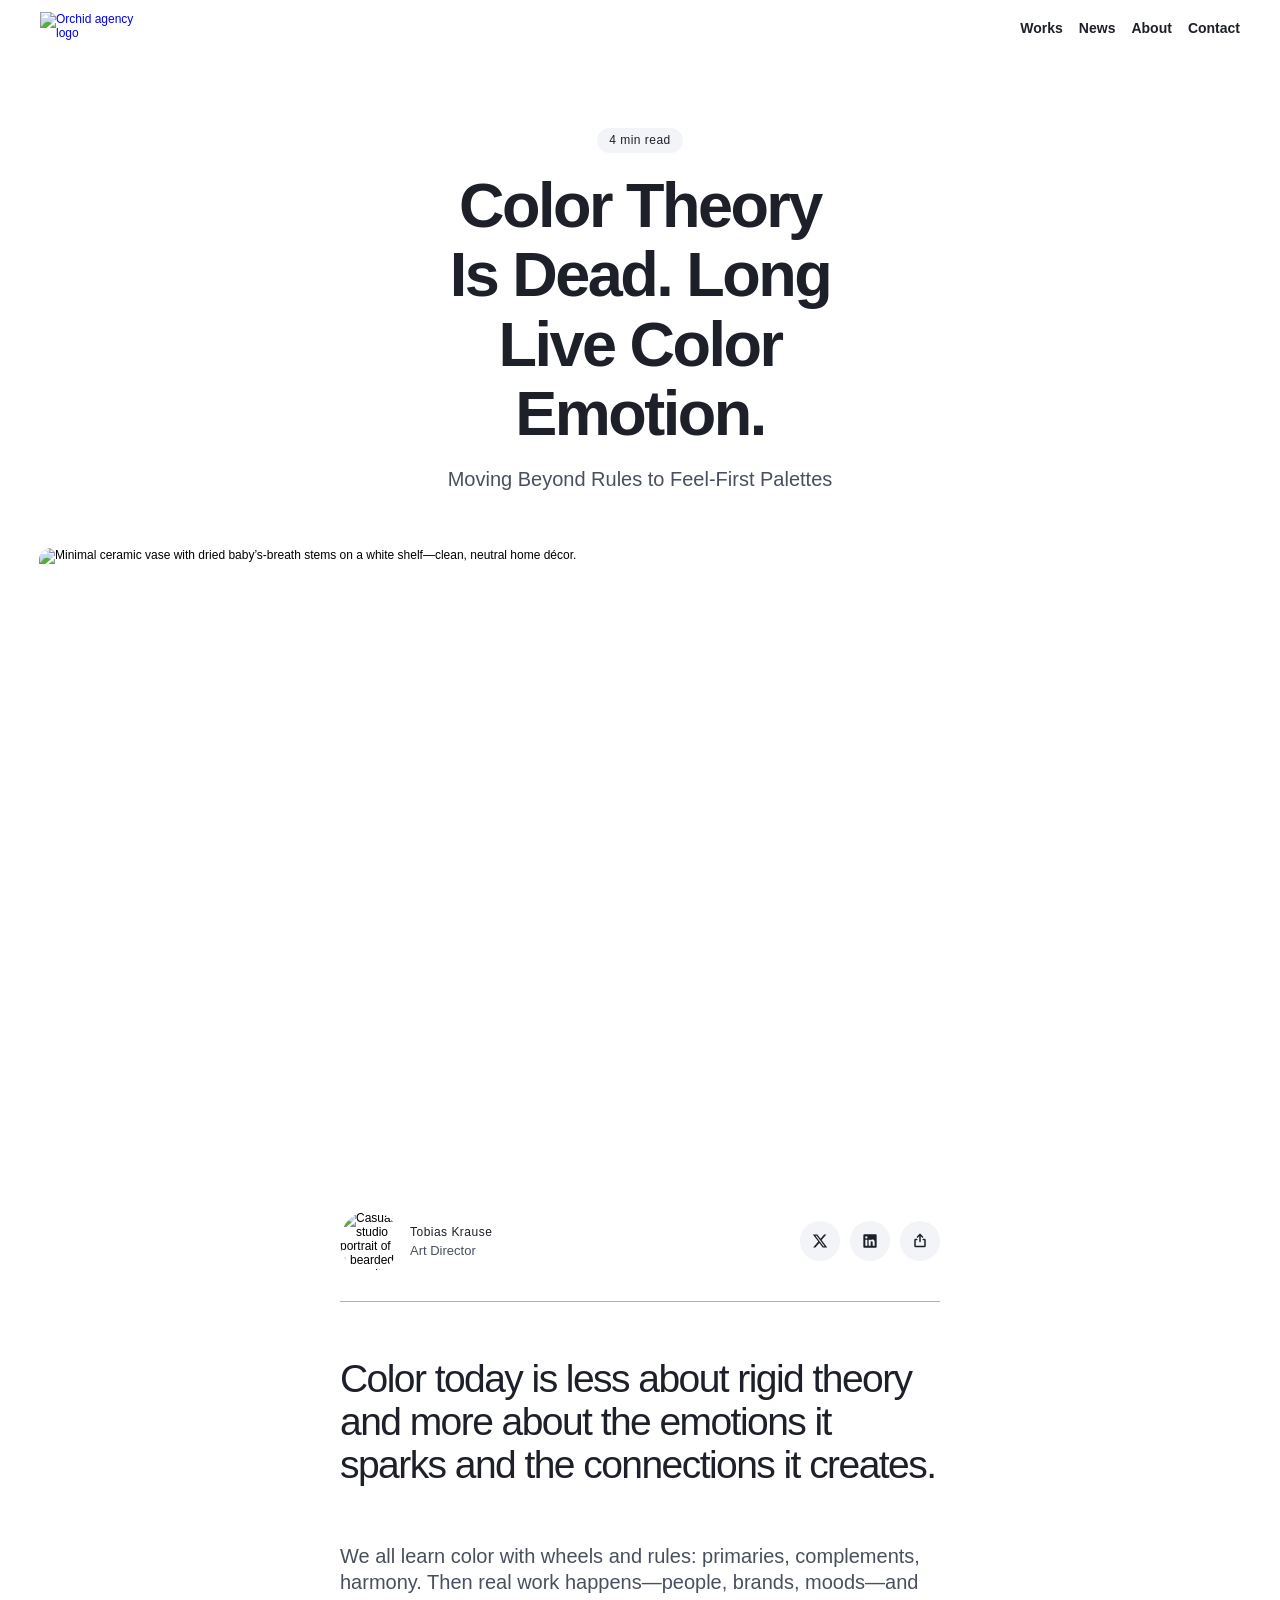
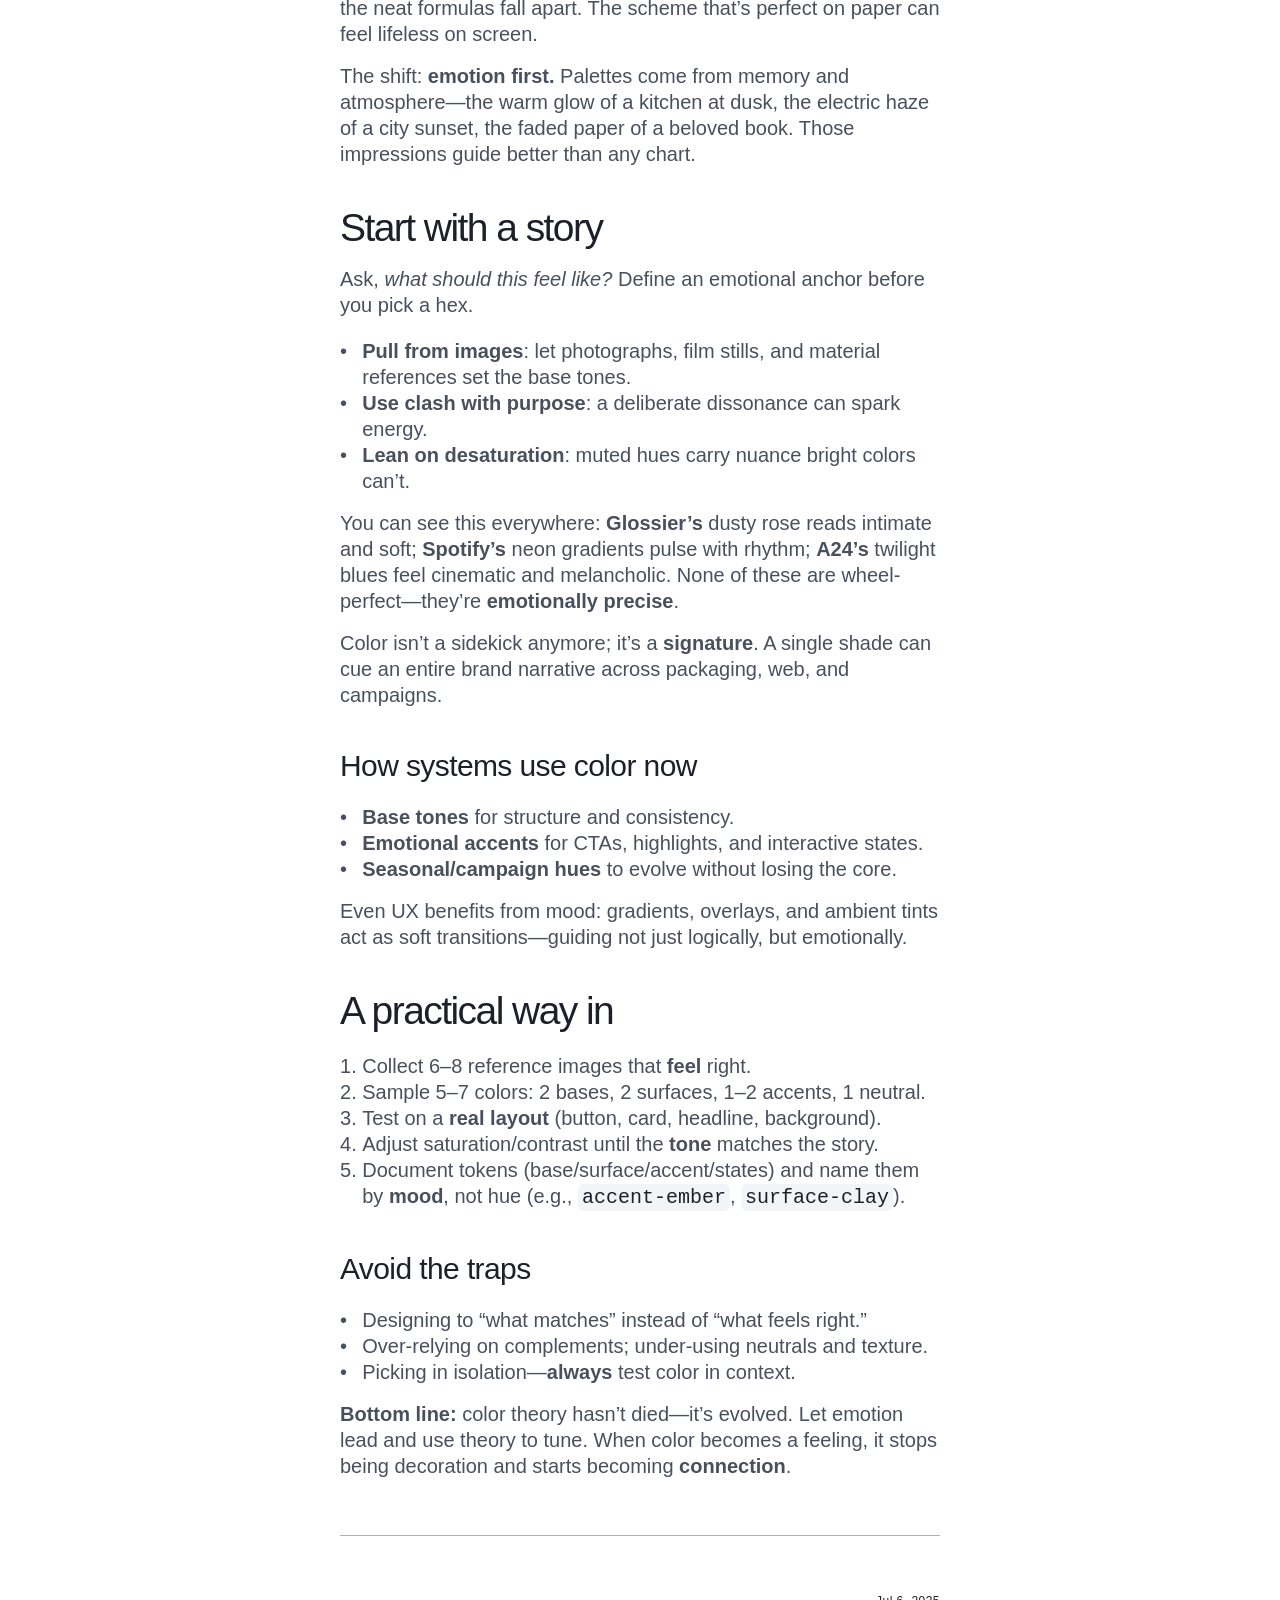
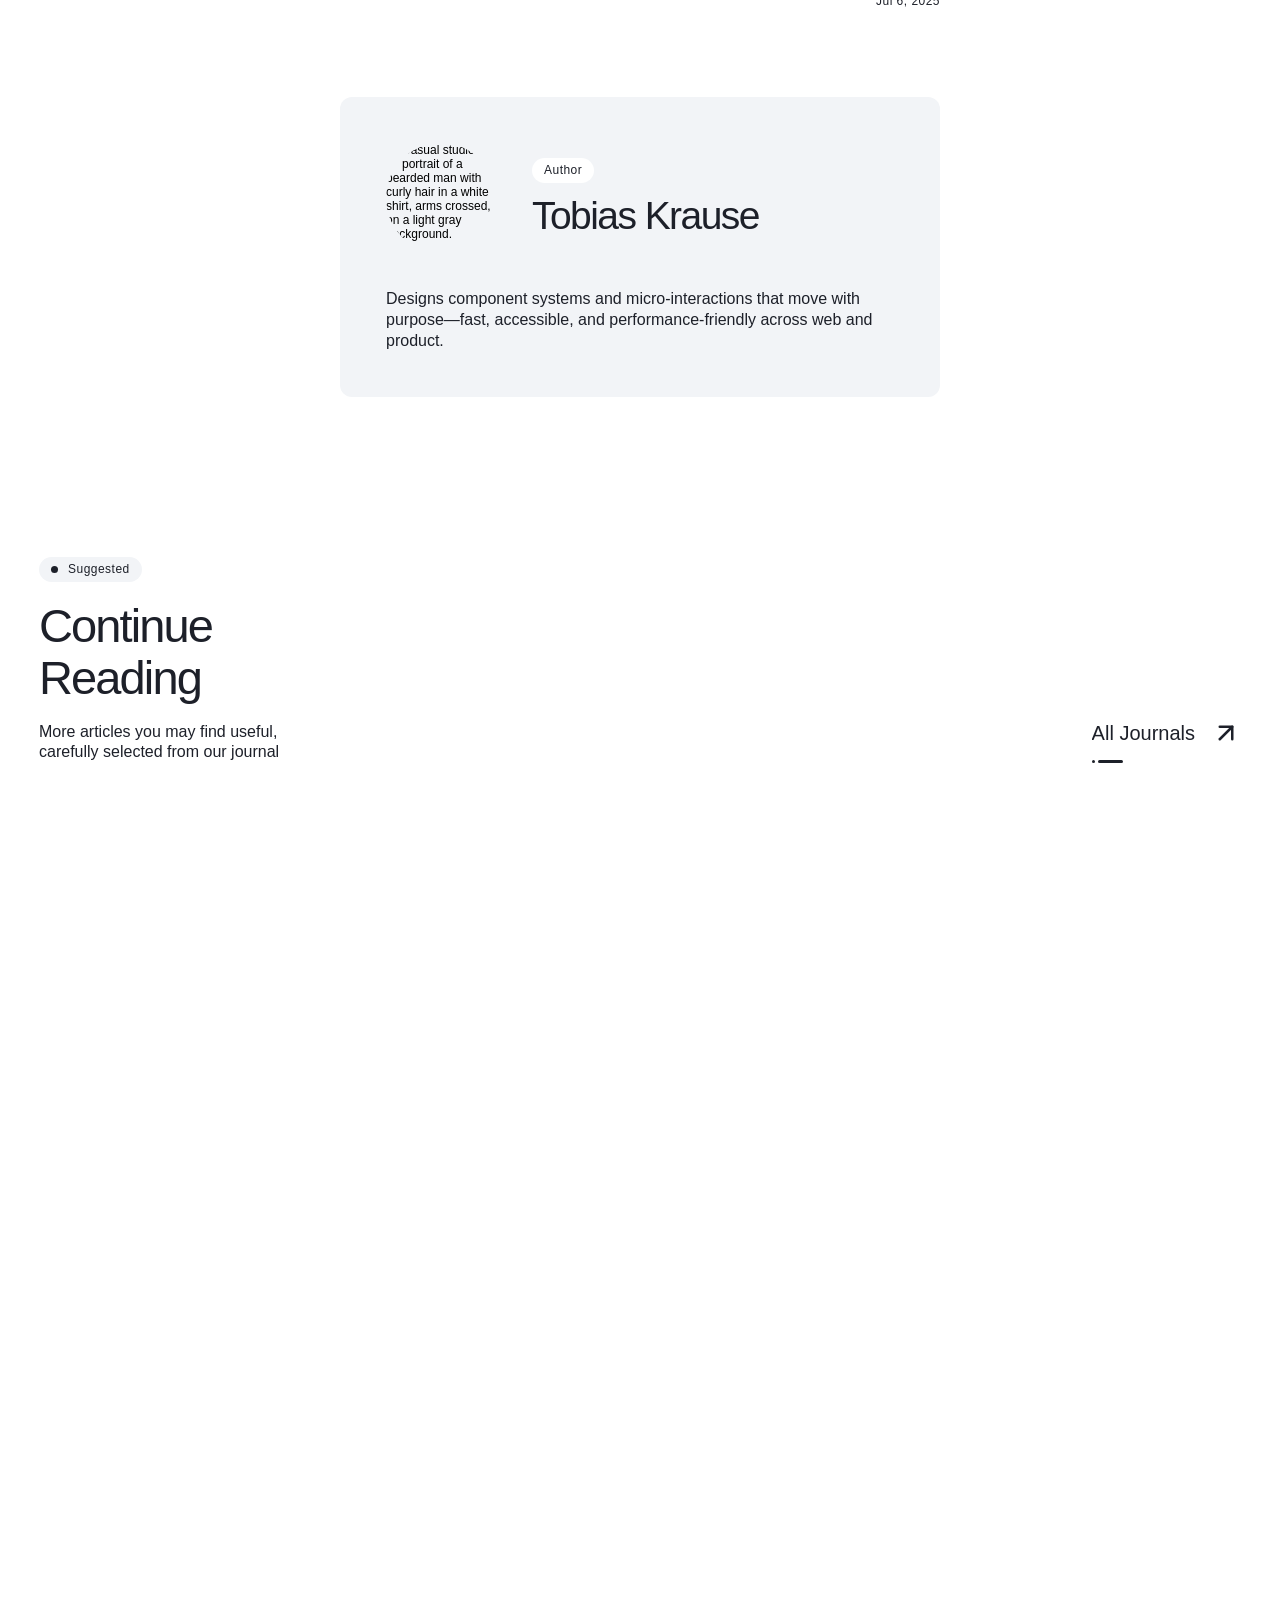
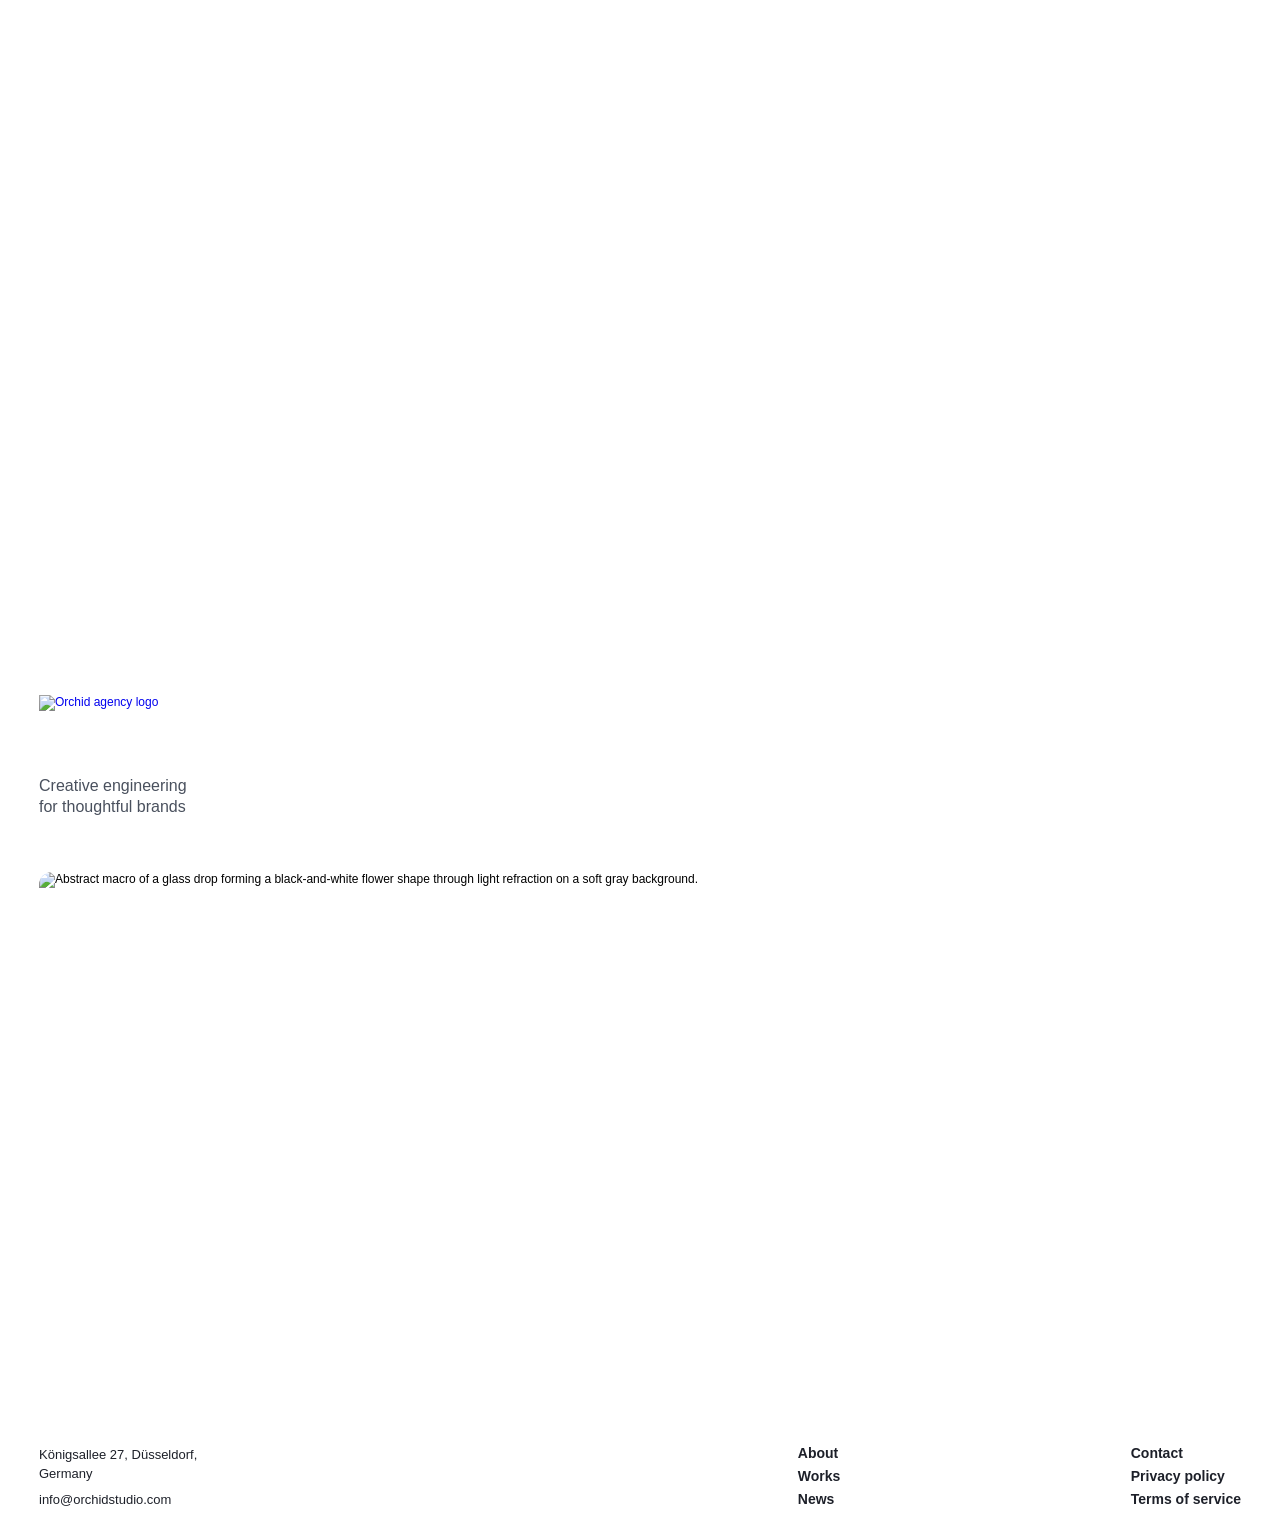
==== news/color-theory-is-dead-long-live-color-emotion/index.html @ 4c542802 "Rename Journal to News in nav; migrate news to Supabase - Replace "Journal" nav label with "News" ac" ====
<!DOCTYPE html><!-- Made in Framer · framer.com ✨ --><!-- Published Jan 24, 2026, 11:40 AM UTC --><html lang="en">
<!-- ✨ Exported with toStatic • https://tostatic.com/ -->
<head>
	<meta charset="utf-8">
	
	
	<script>try{if(localStorage.get("__framer_force_showing_editorbar_since")){const n=document.createElement("link");n.rel = "modulepreload";n.href="https://framer.com/edit/init.mjs";document.head.appendChild(n)}}catch(e){}</script>
	<!-- Start of headStart -->
    
    <!-- End of headStart -->
	<meta name="viewport" content="width=device-width">

	<title>Color Theory Is Dead. Long Live Color Emotion.</title>
    <meta name="description" content="Why today’s best designers choose color like cinematographers—not scientists.">

    <link href="https://framerusercontent.com/sites/icons/default-favicon-light.v1.png" rel="icon" media="(prefers-color-scheme: light)">
    <link href="https://framerusercontent.com/sites/icons/default-favicon-dark.v1.png" rel="icon" media="(prefers-color-scheme: dark)">
    <link rel="apple-touch-icon" href="https://framerusercontent.com/sites/icons/default-touch-icon.v3.png">
    <!-- Open Graph / Facebook -->
    <meta property="og:type" content="website">
    <meta property="og:title" content="Color Theory Is Dead. Long Live Color Emotion.">
    <meta property="og:description" content="Why today’s best designers choose color like cinematographers—not scientists.">
    <meta property="og:image" content="https://framerusercontent.com/images/BYnT4JXRNyYM5TpCPWatykOdXIw.png?width=3200&amp;height=4800">
    <!-- Twitter -->
    <meta name="twitter:card" content="summary_large_image">
    <meta name="twitter:title" content="Color Theory Is Dead. Long Live Color Emotion.">
    <meta name="twitter:description" content="Why today’s best designers choose color like cinematographers—not scientists.">
    <meta name="twitter:image" content="https://framerusercontent.com/images/BYnT4JXRNyYM5TpCPWatykOdXIw.png?width=3200&amp;height=4800">
	
	<style data-framer-font-css="">/* cyrillic-ext */
@font-face {
  font-family: 'Fragment Mono';
  font-style: normal;
  font-weight: 400;
  src: url(https://fonts.gstatic.com/s/fragmentmono/v6/4iCr6K5wfMRRjxp0DA6-2CLnB45HhrUI.woff2) format('woff2');
  unicode-range: U+0460-052F, U+1C80-1C8A, U+20B4, U+2DE0-2DFF, U+A640-A69F, U+FE2E-FE2F;
}
/* latin-ext */
@font-face {
  font-family: 'Fragment Mono';
  font-style: normal;
  font-weight: 400;
  src: url(https://fonts.gstatic.com/s/fragmentmono/v6/4iCr6K5wfMRRjxp0DA6-2CLnB41HhrUI.woff2) format('woff2');
  unicode-range: U+0100-02BA, U+02BD-02C5, U+02C7-02CC, U+02CE-02D7, U+02DD-02FF, U+0304, U+0308, U+0329, U+1D00-1DBF, U+1E00-1E9F, U+1EF2-1EFF, U+2020, U+20A0-20AB, U+20AD-20C0, U+2113, U+2C60-2C7F, U+A720-A7FF;
}
/* latin */
@font-face {
  font-family: 'Fragment Mono';
  font-style: normal;
  font-weight: 400;
  src: url(https://fonts.gstatic.com/s/fragmentmono/v6/4iCr6K5wfMRRjxp0DA6-2CLnB4NHhg.woff2) format('woff2');
  unicode-range: U+0000-00FF, U+0131, U+0152-0153, U+02BB-02BC, U+02C6, U+02DA, U+02DC, U+0304, U+0308, U+0329, U+2000-206F, U+20AC, U+2122, U+2191, U+2193, U+2212, U+2215, U+FEFF, U+FFFD;
}

@font-face { font-family: "Inter"; src: url("https://framerusercontent.com/assets/5vvr9Vy74if2I6bQbJvbw7SY1pQ.woff2"); font-display: swap; font-style: normal; font-weight: 400; unicode-range: U+0460-052F, U+1C80-1C88, U+20B4, U+2DE0-2DFF, U+A640-A69F, U+FE2E-FE2F }
@font-face { font-family: "Inter"; src: url("https://framerusercontent.com/assets/EOr0mi4hNtlgWNn9if640EZzXCo.woff2"); font-display: swap; font-style: normal; font-weight: 400; unicode-range: U+0301, U+0400-045F, U+0490-0491, U+04B0-04B1, U+2116 }
@font-face { font-family: "Inter"; src: url("https://framerusercontent.com/assets/Y9k9QrlZAqio88Klkmbd8VoMQc.woff2"); font-display: swap; font-style: normal; font-weight: 400; unicode-range: U+1F00-1FFF }
@font-face { font-family: "Inter"; src: url("https://framerusercontent.com/assets/OYrD2tBIBPvoJXiIHnLoOXnY9M.woff2"); font-display: swap; font-style: normal; font-weight: 400; unicode-range: U+0370-03FF }
@font-face { font-family: "Inter"; src: url("https://framerusercontent.com/assets/JeYwfuaPfZHQhEG8U5gtPDZ7WQ.woff2"); font-display: swap; font-style: normal; font-weight: 400; unicode-range: U+0100-024F, U+0259, U+1E00-1EFF, U+2020, U+20A0-20AB, U+20AD-20CF, U+2113, U+2C60-2C7F, U+A720-A7FF }
@font-face { font-family: "Inter"; src: url("https://framerusercontent.com/assets/GrgcKwrN6d3Uz8EwcLHZxwEfC4.woff2"); font-display: swap; font-style: normal; font-weight: 400; unicode-range: U+0000-00FF, U+0131, U+0152-0153, U+02BB-02BC, U+02C6, U+02DA, U+02DC, U+2000-206F, U+2070, U+2074-207E, U+2080-208E, U+20AC, U+2122, U+2191, U+2193, U+2212, U+2215, U+FEFF, U+FFFD }
@font-face { font-family: "Inter"; src: url("https://framerusercontent.com/assets/b6Y37FthZeALduNqHicBT6FutY.woff2"); font-display: swap; font-style: normal; font-weight: 400; unicode-range: U+0102-0103, U+0110-0111, U+0128-0129, U+0168-0169, U+01A0-01A1, U+01AF-01B0, U+1EA0-1EF9, U+20AB }
@font-face { font-family: "Inter Display"; src: url("https://framerusercontent.com/assets/2uIBiALfCHVpWbHqRMZutfT7giU.woff2"); font-display: swap; font-style: normal; font-weight: 400; unicode-range: U+0460-052F, U+1C80-1C88, U+20B4, U+2DE0-2DFF, U+A640-A69F, U+FE2E-FE2F }
@font-face { font-family: "Inter Display"; src: url("https://framerusercontent.com/assets/Zwfz6xbVe5pmcWRJRgBDHnMkOkI.woff2"); font-display: swap; font-style: normal; font-weight: 400; unicode-range: U+0301, U+0400-045F, U+0490-0491, U+04B0-04B1, U+2116 }
@font-face { font-family: "Inter Display"; src: url("https://framerusercontent.com/assets/U9LaDDmbRhzX3sB8g8glTy5feTE.woff2"); font-display: swap; font-style: normal; font-weight: 400; unicode-range: U+1F00-1FFF }
@font-face { font-family: "Inter Display"; src: url("https://framerusercontent.com/assets/tVew2LzXJ1t7QfxP1gdTIdj2o0g.woff2"); font-display: swap; font-style: normal; font-weight: 400; unicode-range: U+0370-03FF }
@font-face { font-family: "Inter Display"; src: url("https://framerusercontent.com/assets/DF7bjCRmStYPqSb945lAlMfCCVQ.woff2"); font-display: swap; font-style: normal; font-weight: 400; unicode-range: U+0100-024F, U+0259, U+1E00-1EFF, U+2020, U+20A0-20AB, U+20AD-20CF, U+2113, U+2C60-2C7F, U+A720-A7FF }
@font-face { font-family: "Inter Display"; src: url("https://framerusercontent.com/assets/bHYNJqzTyl2lqvmMiRRS6Y16Es.woff2"); font-display: swap; font-style: normal; font-weight: 400; unicode-range: U+0000-00FF, U+0131, U+0152-0153, U+02BB-02BC, U+02C6, U+02DA, U+02DC, U+2000-206F, U+2070, U+2074-207E, U+2080-208E, U+20AC, U+2122, U+2191, U+2193, U+2212, U+2215, U+FEFF, U+FFFD }
@font-face { font-family: "Inter Display"; src: url("https://framerusercontent.com/assets/vebZUMjGyKkYsfcY73iwWTzLNag.woff2"); font-display: swap; font-style: normal; font-weight: 400; unicode-range: U+0102-0103, U+0110-0111, U+0128-0129, U+0168-0169, U+01A0-01A1, U+01AF-01B0, U+1EA0-1EF9, U+20AB }
@font-face { font-family: "Inter Display"; src: url("https://framerusercontent.com/assets/I11LrmuBDQZweplJ62KkVsklU5Y.woff2"); font-display: swap; font-style: normal; font-weight: 700; unicode-range: U+0460-052F, U+1C80-1C88, U+20B4, U+2DE0-2DFF, U+A640-A69F, U+FE2E-FE2F }
@font-face { font-family: "Inter Display"; src: url("https://framerusercontent.com/assets/UjFZPDy3qGuDktQM4q9CxhKfIa8.woff2"); font-display: swap; font-style: normal; font-weight: 700; unicode-range: U+0301, U+0400-045F, U+0490-0491, U+04B0-04B1, U+2116 }
@font-face { font-family: "Inter Display"; src: url("https://framerusercontent.com/assets/8exwVHJy2DhJ4N5prYlVMrEKmQ.woff2"); font-display: swap; font-style: normal; font-weight: 700; unicode-range: U+1F00-1FFF }
@font-face { font-family: "Inter Display"; src: url("https://framerusercontent.com/assets/UTeedEK21hO5jDxEUldzdScUqpg.woff2"); font-display: swap; font-style: normal; font-weight: 700; unicode-range: U+0370-03FF }
@font-face { font-family: "Inter Display"; src: url("https://framerusercontent.com/assets/Ig8B8nzy11hzIWEIYnkg91sofjo.woff2"); font-display: swap; font-style: normal; font-weight: 700; unicode-range: U+0100-024F, U+0259, U+1E00-1EFF, U+2020, U+20A0-20AB, U+20AD-20CF, U+2113, U+2C60-2C7F, U+A720-A7FF }
@font-face { font-family: "Inter Display"; src: url("https://framerusercontent.com/assets/qITWJ2WdG0wrgQPDb8lvnYnTXDg.woff2"); font-display: swap; font-style: normal; font-weight: 700; unicode-range: U+0000-00FF, U+0131, U+0152-0153, U+02BB-02BC, U+02C6, U+02DA, U+02DC, U+2000-206F, U+2070, U+2074-207E, U+2080-208E, U+20AC, U+2122, U+2191, U+2193, U+2212, U+2215, U+FEFF, U+FFFD }
@font-face { font-family: "Inter Display"; src: url("https://framerusercontent.com/assets/qctQFoJqJ9aIbRSIp0AhCQpFxn8.woff2"); font-display: swap; font-style: normal; font-weight: 700; unicode-range: U+0102-0103, U+0110-0111, U+0128-0129, U+0168-0169, U+01A0-01A1, U+01AF-01B0, U+1EA0-1EF9, U+20AB }
@font-face { font-family: "Inter Display"; src: url("https://framerusercontent.com/assets/fXvVh2JeZlehNcEhKHpHH0frSl0.woff2"); font-display: swap; font-style: italic; font-weight: 700; unicode-range: U+0460-052F, U+1C80-1C88, U+20B4, U+2DE0-2DFF, U+A640-A69F, U+FE2E-FE2F }
@font-face { font-family: "Inter Display"; src: url("https://framerusercontent.com/assets/7pScaNeb6M7n2HF2jKemDqzCIr4.woff2"); font-display: swap; font-style: italic; font-weight: 700; unicode-range: U+0301, U+0400-045F, U+0490-0491, U+04B0-04B1, U+2116 }
@font-face { font-family: "Inter Display"; src: url("https://framerusercontent.com/assets/qS4UjQYyATcVV9rODk0Zx9KhkY8.woff2"); font-display: swap; font-style: italic; font-weight: 700; unicode-range: U+1F00-1FFF }
@font-face { font-family: "Inter Display"; src: url("https://framerusercontent.com/assets/VfD2n20yM7v0hrUEBHEyafsmMBY.woff2"); font-display: swap; font-style: italic; font-weight: 700; unicode-range: U+0370-03FF }
@font-face { font-family: "Inter Display"; src: url("https://framerusercontent.com/assets/4oIO9fB59bn3cKFWz7piCj28z9s.woff2"); font-display: swap; font-style: italic; font-weight: 700; unicode-range: U+0100-024F, U+0259, U+1E00-1EFF, U+2020, U+20A0-20AB, U+20AD-20CF, U+2113, U+2C60-2C7F, U+A720-A7FF }
@font-face { font-family: "Inter Display"; src: url("https://framerusercontent.com/assets/MzumQQZJQBC6KM1omtmwOtsogtI.woff2"); font-display: swap; font-style: italic; font-weight: 700; unicode-range: U+0000-00FF, U+0131, U+0152-0153, U+02BB-02BC, U+02C6, U+02DA, U+02DC, U+2000-206F, U+2070, U+2074-207E, U+2080-208E, U+20AC, U+2122, U+2191, U+2193, U+2212, U+2215, U+FEFF, U+FFFD }
@font-face { font-family: "Inter Display"; src: url("https://framerusercontent.com/assets/F5Lmfd3fCAu7TwiYbI4DLWw4ks.woff2"); font-display: swap; font-style: italic; font-weight: 700; unicode-range: U+0102-0103, U+0110-0111, U+0128-0129, U+0168-0169, U+01A0-01A1, U+01AF-01B0, U+1EA0-1EF9, U+20AB }
@font-face { font-family: "Inter Display"; src: url("https://framerusercontent.com/assets/THWAFHoAcmqLMy81E8hCSdziVKA.woff2"); font-display: swap; font-style: italic; font-weight: 400; unicode-range: U+0460-052F, U+1C80-1C88, U+20B4, U+2DE0-2DFF, U+A640-A69F, U+FE2E-FE2F }
@font-face { font-family: "Inter Display"; src: url("https://framerusercontent.com/assets/sQxGYWDlRkDr0eOKqiNRl6g5rs.woff2"); font-display: swap; font-style: italic; font-weight: 400; unicode-range: U+0301, U+0400-045F, U+0490-0491, U+04B0-04B1, U+2116 }
@font-face { font-family: "Inter Display"; src: url("https://framerusercontent.com/assets/NNTAT1XAm8ZRkr824inYPkjNeL4.woff2"); font-display: swap; font-style: italic; font-weight: 400; unicode-range: U+1F00-1FFF }
@font-face { font-family: "Inter Display"; src: url("https://framerusercontent.com/assets/P2qr9PAWBt905929rHfxmneMUG0.woff2"); font-display: swap; font-style: italic; font-weight: 400; unicode-range: U+0370-03FF }
@font-face { font-family: "Inter Display"; src: url("https://framerusercontent.com/assets/2BmSa4TZZvFKAZg2DydxTbvKlTU.woff2"); font-display: swap; font-style: italic; font-weight: 400; unicode-range: U+0100-024F, U+0259, U+1E00-1EFF, U+2020, U+20A0-20AB, U+20AD-20CF, U+2113, U+2C60-2C7F, U+A720-A7FF }
@font-face { font-family: "Inter Display"; src: url("https://framerusercontent.com/assets/P0JCAnd2N1Q6qwTQohre3XmQ.woff2"); font-display: swap; font-style: italic; font-weight: 400; unicode-range: U+0000-00FF, U+0131, U+0152-0153, U+02BB-02BC, U+02C6, U+02DA, U+02DC, U+2000-206F, U+2070, U+2074-207E, U+2080-208E, U+20AC, U+2122, U+2191, U+2193, U+2212, U+2215, U+FEFF, U+FFFD }
@font-face { font-family: "Inter Display"; src: url("https://framerusercontent.com/assets/KMFW46iYsEZaUBwXbwPc9nQm71o.woff2"); font-display: swap; font-style: italic; font-weight: 400; unicode-range: U+0102-0103, U+0110-0111, U+0128-0129, U+0168-0169, U+01A0-01A1, U+01AF-01B0, U+1EA0-1EF9, U+20AB }
@font-face { font-family: "Inter Display"; src: url("https://framerusercontent.com/assets/gazZKZuUEtvr9ULhdA4SprP0AZ0.woff2"); font-display: swap; font-style: normal; font-weight: 600; unicode-range: U+0460-052F, U+1C80-1C88, U+20B4, U+2DE0-2DFF, U+A640-A69F, U+FE2E-FE2F }
@font-face { font-family: "Inter Display"; src: url("https://framerusercontent.com/assets/pe8RoujoPxuTZhqoNzYqHX2MXA.woff2"); font-display: swap; font-style: normal; font-weight: 600; unicode-range: U+0301, U+0400-045F, U+0490-0491, U+04B0-04B1, U+2116 }
@font-face { font-family: "Inter Display"; src: url("https://framerusercontent.com/assets/teGhWnhH3bCqefKGsIsqFy3hK8.woff2"); font-display: swap; font-style: normal; font-weight: 600; unicode-range: U+1F00-1FFF }
@font-face { font-family: "Inter Display"; src: url("https://framerusercontent.com/assets/qQHxgTnEk6Czu1yW4xS82HQWFOk.woff2"); font-display: swap; font-style: normal; font-weight: 600; unicode-range: U+0370-03FF }
@font-face { font-family: "Inter Display"; src: url("https://framerusercontent.com/assets/MJ3N6lfN4iP5Um8rJGqLYl03tE.woff2"); font-display: swap; font-style: normal; font-weight: 600; unicode-range: U+0100-024F, U+0259, U+1E00-1EFF, U+2020, U+20A0-20AB, U+20AD-20CF, U+2113, U+2C60-2C7F, U+A720-A7FF }
@font-face { font-family: "Inter Display"; src: url("https://framerusercontent.com/assets/PfdOpgzFf7N2Uye9JX7xRKYTgSc.woff2"); font-display: swap; font-style: normal; font-weight: 600; unicode-range: U+0000-00FF, U+0131, U+0152-0153, U+02BB-02BC, U+02C6, U+02DA, U+02DC, U+2000-206F, U+2070, U+2074-207E, U+2080-208E, U+20AC, U+2122, U+2191, U+2193, U+2212, U+2215, U+FEFF, U+FFFD }
@font-face { font-family: "Inter Display"; src: url("https://framerusercontent.com/assets/0SEEmmWc3vovhaai4RlRQSWRrz0.woff2"); font-display: swap; font-style: normal; font-weight: 600; unicode-range: U+0102-0103, U+0110-0111, U+0128-0129, U+0168-0169, U+01A0-01A1, U+01AF-01B0, U+1EA0-1EF9, U+20AB }
@font-face { font-family: "Inter"; src: url("https://framerusercontent.com/assets/mkY5Sgyq51ik0AMrSBwhm9DJg.woff2"); font-style: normal; font-weight: 900; unicode-range: U+0460-052F, U+1C80-1C88, U+20B4, U+2DE0-2DFF, U+A640-A69F, U+FE2E-FE2F }
@font-face { font-family: "Inter"; src: url("https://framerusercontent.com/assets/X5hj6qzcHUYv7h1390c8Rhm6550.woff2"); font-style: normal; font-weight: 900; unicode-range: U+0301, U+0400-045F, U+0490-0491, U+04B0-04B1, U+2116 }
@font-face { font-family: "Inter"; src: url("https://framerusercontent.com/assets/gQhNpS3tN86g8RcVKYUUaKt2oMQ.woff2"); font-style: normal; font-weight: 900; unicode-range: U+1F00-1FFF }
@font-face { font-family: "Inter"; src: url("https://framerusercontent.com/assets/cugnVhSraaRyANCaUtI5FV17wk.woff2"); font-style: normal; font-weight: 900; unicode-range: U+0370-03FF }
@font-face { font-family: "Inter"; src: url("https://framerusercontent.com/assets/5HcVoGak8k5agFJSaKa4floXVu0.woff2"); font-style: normal; font-weight: 900; unicode-range: U+0100-024F, U+0259, U+1E00-1EFF, U+2020, U+20A0-20AB, U+20AD-20CF, U+2113, U+2C60-2C7F, U+A720-A7FF }
@font-face { font-family: "Inter"; src: url("https://framerusercontent.com/assets/rZ5DdENNqIdFTIyQQiP5isO7M.woff2"); font-style: normal; font-weight: 900; unicode-range: U+0000-00FF, U+0131, U+0152-0153, U+02BB-02BC, U+02C6, U+02DA, U+02DC, U+2000-206F, U+2070, U+2074-207E, U+2080-208E, U+20AC, U+2122, U+2191, U+2193, U+2212, U+2215, U+FEFF, U+FFFD }
@font-face { font-family: "Inter"; src: url("https://framerusercontent.com/assets/P2Bw01CtL0b9wqygO0sSVogWbo.woff2"); font-style: normal; font-weight: 900; unicode-range: U+0102-0103, U+0110-0111, U+0128-0129, U+0168-0169, U+01A0-01A1, U+01AF-01B0, U+1EA0-1EF9, U+20AB }
@font-face { font-family: "Inter"; src: url("https://framerusercontent.com/assets/05KsVHGDmqXSBXM4yRZ65P8i0s.woff2"); font-style: italic; font-weight: 900; unicode-range: U+0460-052F, U+1C80-1C88, U+20B4, U+2DE0-2DFF, U+A640-A69F, U+FE2E-FE2F }
@font-face { font-family: "Inter"; src: url("https://framerusercontent.com/assets/ky8ovPukK4dJ1Pxq74qGhOqCYI.woff2"); font-style: italic; font-weight: 900; unicode-range: U+0301, U+0400-045F, U+0490-0491, U+04B0-04B1, U+2116 }
@font-face { font-family: "Inter"; src: url("https://framerusercontent.com/assets/vvNSqIj42qeQ2bvCRBIWKHscrc.woff2"); font-style: italic; font-weight: 900; unicode-range: U+1F00-1FFF }
@font-face { font-family: "Inter"; src: url("https://framerusercontent.com/assets/3ZmXbBKToJifDV9gwcifVd1tEY.woff2"); font-style: italic; font-weight: 900; unicode-range: U+0370-03FF }
@font-face { font-family: "Inter"; src: url("https://framerusercontent.com/assets/FNfhX3dt4ChuLJq2PwdlxHO7PU.woff2"); font-style: italic; font-weight: 900; unicode-range: U+0100-024F, U+0259, U+1E00-1EFF, U+2020, U+20A0-20AB, U+20AD-20CF, U+2113, U+2C60-2C7F, U+A720-A7FF }
@font-face { font-family: "Inter"; src: url("https://framerusercontent.com/assets/gcnfba68tfm7qAyrWRCf9r34jg.woff2"); font-style: italic; font-weight: 900; unicode-range: U+0000-00FF, U+0131, U+0152-0153, U+02BB-02BC, U+02C6, U+02DA, U+02DC, U+2000-206F, U+2070, U+2074-207E, U+2080-208E, U+20AC, U+2122, U+2191, U+2193, U+2212, U+2215, U+FEFF, U+FFFD }
@font-face { font-family: "Inter"; src: url("https://framerusercontent.com/assets/efTfQcBJ53kM2pB1hezSZ3RDUFs.woff2"); font-style: italic; font-weight: 900; unicode-range: U+0102-0103, U+0110-0111, U+0128-0129, U+0168-0169, U+01A0-01A1, U+01AF-01B0, U+1EA0-1EF9, U+20AB }
@font-face { font-family: "Inter"; src: url("https://framerusercontent.com/assets/H89BbHkbHDzlxZzxi8uPzTsp90.woff2"); font-display: swap; font-style: italic; font-weight: 700; unicode-range: U+0460-052F, U+1C80-1C88, U+20B4, U+2DE0-2DFF, U+A640-A69F, U+FE2E-FE2F }
@font-face { font-family: "Inter"; src: url("https://framerusercontent.com/assets/u6gJwDuwB143kpNK1T1MDKDWkMc.woff2"); font-display: swap; font-style: italic; font-weight: 700; unicode-range: U+0301, U+0400-045F, U+0490-0491, U+04B0-04B1, U+2116 }
@font-face { font-family: "Inter"; src: url("https://framerusercontent.com/assets/43sJ6MfOPh1LCJt46OvyDuSbA6o.woff2"); font-display: swap; font-style: italic; font-weight: 700; unicode-range: U+1F00-1FFF }
@font-face { font-family: "Inter"; src: url("https://framerusercontent.com/assets/wccHG0r4gBDAIRhfHiOlq6oEkqw.woff2"); font-display: swap; font-style: italic; font-weight: 700; unicode-range: U+0370-03FF }
@font-face { font-family: "Inter"; src: url("https://framerusercontent.com/assets/WZ367JPwf9bRW6LdTHN8rXgSjw.woff2"); font-display: swap; font-style: italic; font-weight: 700; unicode-range: U+0100-024F, U+0259, U+1E00-1EFF, U+2020, U+20A0-20AB, U+20AD-20CF, U+2113, U+2C60-2C7F, U+A720-A7FF }
@font-face { font-family: "Inter"; src: url("https://framerusercontent.com/assets/ia3uin3hQWqDrVloC1zEtYHWw.woff2"); font-display: swap; font-style: italic; font-weight: 700; unicode-range: U+0000-00FF, U+0131, U+0152-0153, U+02BB-02BC, U+02C6, U+02DA, U+02DC, U+2000-206F, U+2070, U+2074-207E, U+2080-208E, U+20AC, U+2122, U+2191, U+2193, U+2212, U+2215, U+FEFF, U+FFFD }
@font-face { font-family: "Inter"; src: url("https://framerusercontent.com/assets/2A4Xx7CngadFGlVV4xrO06OBHY.woff2"); font-display: swap; font-style: italic; font-weight: 700; unicode-range: U+0102-0103, U+0110-0111, U+0128-0129, U+0168-0169, U+01A0-01A1, U+01AF-01B0, U+1EA0-1EF9, U+20AB }
@font-face { font-family: "Inter Display"; src: url("https://framerusercontent.com/assets/ePuN3mCjzajIHnyCdvKBFiZkyY0.woff2"); font-display: swap; font-style: normal; font-weight: 500; unicode-range: U+0460-052F, U+1C80-1C88, U+20B4, U+2DE0-2DFF, U+A640-A69F, U+FE2E-FE2F }
@font-face { font-family: "Inter Display"; src: url("https://framerusercontent.com/assets/V3j1L0o5vPFKe26Sw4HcpXCfHo.woff2"); font-display: swap; font-style: normal; font-weight: 500; unicode-range: U+0301, U+0400-045F, U+0490-0491, U+04B0-04B1, U+2116 }
@font-face { font-family: "Inter Display"; src: url("https://framerusercontent.com/assets/F3kdpd2N0cToWV5huaZjjgM.woff2"); font-display: swap; font-style: normal; font-weight: 500; unicode-range: U+1F00-1FFF }
@font-face { font-family: "Inter Display"; src: url("https://framerusercontent.com/assets/0iDmxkizU9goZoclqIqsV5rvETU.woff2"); font-display: swap; font-style: normal; font-weight: 500; unicode-range: U+0370-03FF }
@font-face { font-family: "Inter Display"; src: url("https://framerusercontent.com/assets/r0mv3NegmA0akcQsNFotG32Las.woff2"); font-display: swap; font-style: normal; font-weight: 500; unicode-range: U+0100-024F, U+0259, U+1E00-1EFF, U+2020, U+20A0-20AB, U+20AD-20CF, U+2113, U+2C60-2C7F, U+A720-A7FF }
@font-face { font-family: "Inter Display"; src: url("https://framerusercontent.com/assets/iwWTDc49ENF2tCHbqlNARXw6Ug.woff2"); font-display: swap; font-style: normal; font-weight: 500; unicode-range: U+0000-00FF, U+0131, U+0152-0153, U+02BB-02BC, U+02C6, U+02DA, U+02DC, U+2000-206F, U+2070, U+2074-207E, U+2080-208E, U+20AC, U+2122, U+2191, U+2193, U+2212, U+2215, U+FEFF, U+FFFD }
@font-face { font-family: "Inter Display"; src: url("https://framerusercontent.com/assets/Ii21jnSJkulBKsHHXKlapi7fv9w.woff2"); font-display: swap; font-style: normal; font-weight: 500; unicode-range: U+0102-0103, U+0110-0111, U+0128-0129, U+0168-0169, U+01A0-01A1, U+01AF-01B0, U+1EA0-1EF9, U+20AB }
@font-face { font-family: "Inter Display"; src: url("https://framerusercontent.com/assets/A5P4nkYCJlLQxGxaS1lzG8PNSc.woff2"); font-display: swap; font-style: italic; font-weight: 500; unicode-range: U+0460-052F, U+1C80-1C88, U+20B4, U+2DE0-2DFF, U+A640-A69F, U+FE2E-FE2F }
@font-face { font-family: "Inter Display"; src: url("https://framerusercontent.com/assets/vuPfygr1n1zYxscvWgGI8hRf3LE.woff2"); font-display: swap; font-style: italic; font-weight: 500; unicode-range: U+0301, U+0400-045F, U+0490-0491, U+04B0-04B1, U+2116 }
@font-face { font-family: "Inter Display"; src: url("https://framerusercontent.com/assets/jplzYzqFHXreyADwk9yrkQlWQ.woff2"); font-display: swap; font-style: italic; font-weight: 500; unicode-range: U+1F00-1FFF }
@font-face { font-family: "Inter Display"; src: url("https://framerusercontent.com/assets/sSIKP2TfVPvfK7YVENPE5H87A.woff2"); font-display: swap; font-style: italic; font-weight: 500; unicode-range: U+0370-03FF }
@font-face { font-family: "Inter Display"; src: url("https://framerusercontent.com/assets/gawbeo7iEJSRZ4kcrh6YRrU8o.woff2"); font-display: swap; font-style: italic; font-weight: 500; unicode-range: U+0100-024F, U+0259, U+1E00-1EFF, U+2020, U+20A0-20AB, U+20AD-20CF, U+2113, U+2C60-2C7F, U+A720-A7FF }
@font-face { font-family: "Inter Display"; src: url("https://framerusercontent.com/assets/RkMAGv2iAm3rw7tZzs7FaZf0rM.woff2"); font-display: swap; font-style: italic; font-weight: 500; unicode-range: U+0000-00FF, U+0131, U+0152-0153, U+02BB-02BC, U+02C6, U+02DA, U+02DC, U+2000-206F, U+2070, U+2074-207E, U+2080-208E, U+20AC, U+2122, U+2191, U+2193, U+2212, U+2215, U+FEFF, U+FFFD }
@font-face { font-family: "Inter Display"; src: url("https://framerusercontent.com/assets/8E92vrr3j1gDqzepmeSbD2u0JxA.woff2"); font-display: swap; font-style: italic; font-weight: 500; unicode-range: U+0102-0103, U+0110-0111, U+0128-0129, U+0168-0169, U+01A0-01A1, U+01AF-01B0, U+1EA0-1EF9, U+20AB }
@font-face { font-family: "Inter Display"; src: url("https://framerusercontent.com/assets/MaMAn5Jp5gJg1z3VaLH65QwWPLc.woff2"); font-display: swap; font-style: normal; font-weight: 300; unicode-range: U+0460-052F, U+1C80-1C88, U+20B4, U+2DE0-2DFF, U+A640-A69F, U+FE2E-FE2F }
@font-face { font-family: "Inter Display"; src: url("https://framerusercontent.com/assets/fEqgEChcTaneQFxeugexHq7Bk.woff2"); font-display: swap; font-style: normal; font-weight: 300; unicode-range: U+0301, U+0400-045F, U+0490-0491, U+04B0-04B1, U+2116 }
@font-face { font-family: "Inter Display"; src: url("https://framerusercontent.com/assets/nL7d8Ph0ViwUQorApF89PoAagQI.woff2"); font-display: swap; font-style: normal; font-weight: 300; unicode-range: U+1F00-1FFF }
@font-face { font-family: "Inter Display"; src: url("https://framerusercontent.com/assets/YOHXUQlY1iC2t7qT4HeLSoBDtn4.woff2"); font-display: swap; font-style: normal; font-weight: 300; unicode-range: U+0370-03FF }
@font-face { font-family: "Inter Display"; src: url("https://framerusercontent.com/assets/TfzHIi6ZmZDuhnIFGcgM6Ipuim4.woff2"); font-display: swap; font-style: normal; font-weight: 300; unicode-range: U+0100-024F, U+0259, U+1E00-1EFF, U+2020, U+20A0-20AB, U+20AD-20CF, U+2113, U+2C60-2C7F, U+A720-A7FF }
@font-face { font-family: "Inter Display"; src: url("https://framerusercontent.com/assets/CnMzVKZxLPB68RITfNGUfLe65m4.woff2"); font-display: swap; font-style: normal; font-weight: 300; unicode-range: U+0000-00FF, U+0131, U+0152-0153, U+02BB-02BC, U+02C6, U+02DA, U+02DC, U+2000-206F, U+2070, U+2074-207E, U+2080-208E, U+20AC, U+2122, U+2191, U+2193, U+2212, U+2215, U+FEFF, U+FFFD }
@font-face { font-family: "Inter Display"; src: url("https://framerusercontent.com/assets/ub5XwqqEAMrXQz31ej6fNqbxnBc.woff2"); font-display: swap; font-style: normal; font-weight: 300; unicode-range: U+0102-0103, U+0110-0111, U+0128-0129, U+0168-0169, U+01A0-01A1, U+01AF-01B0, U+1EA0-1EF9, U+20AB }
@font-face { font-family: "Inter Display"; src: url("https://framerusercontent.com/assets/KKQXBq6BF0xEmVbrTnWxh3Yw.woff2"); font-display: swap; font-style: italic; font-weight: 600; unicode-range: U+0460-052F, U+1C80-1C88, U+20B4, U+2DE0-2DFF, U+A640-A69F, U+FE2E-FE2F }
@font-face { font-family: "Inter Display"; src: url("https://framerusercontent.com/assets/ugFYeIKZEJXDxI6Kh0YQUX6EK9I.woff2"); font-display: swap; font-style: italic; font-weight: 600; unicode-range: U+0301, U+0400-045F, U+0490-0491, U+04B0-04B1, U+2116 }
@font-face { font-family: "Inter Display"; src: url("https://framerusercontent.com/assets/DgDysCLt0HkIpWMu2uN5tivgQ.woff2"); font-display: swap; font-style: italic; font-weight: 600; unicode-range: U+1F00-1FFF }
@font-face { font-family: "Inter Display"; src: url("https://framerusercontent.com/assets/2yEyxokC6poTg3Uc5E2ogfVi6WE.woff2"); font-display: swap; font-style: italic; font-weight: 600; unicode-range: U+0370-03FF }
@font-face { font-family: "Inter Display"; src: url("https://framerusercontent.com/assets/wmHLUqO4QxLaADUScavxvknnBQ.woff2"); font-display: swap; font-style: italic; font-weight: 600; unicode-range: U+0100-024F, U+0259, U+1E00-1EFF, U+2020, U+20A0-20AB, U+20AD-20CF, U+2113, U+2C60-2C7F, U+A720-A7FF }
@font-face { font-family: "Inter Display"; src: url("https://framerusercontent.com/assets/e3ySEnhUUpItjJUo5buJawUl4Y.woff2"); font-display: swap; font-style: italic; font-weight: 600; unicode-range: U+0000-00FF, U+0131, U+0152-0153, U+02BB-02BC, U+02C6, U+02DA, U+02DC, U+2000-206F, U+2070, U+2074-207E, U+2080-208E, U+20AC, U+2122, U+2191, U+2193, U+2212, U+2215, U+FEFF, U+FFFD }
@font-face { font-family: "Inter Display"; src: url("https://framerusercontent.com/assets/DuYGXsyDXsSnxlZ8qzmcA4x3JiI.woff2"); font-display: swap; font-style: italic; font-weight: 600; unicode-range: U+0102-0103, U+0110-0111, U+0128-0129, U+0168-0169, U+01A0-01A1, U+01AF-01B0, U+1EA0-1EF9, U+20AB }
@font-face { font-family: "Switzer"; src: url("https://framerusercontent.com/third-party-assets/fontshare/wf/5SZVFDB7V52TI6ULVC6J3WQZQCIZVDV5/ODYPSTCUDMKSTYIPTV4CLQ7URIK7XYBJ/YS3VPNVO4B3TOJMEXDGFZQ4TLZGGSRZC.woff2"); font-display: swap; font-style: normal; font-weight: 600 }
@font-face { font-family: "Inter Placeholder"; src: local("Arial"); ascent-override: 89.79%; descent-override: 22.36%; line-gap-override: 0.00%; size-adjust: 107.89% }
@font-face { font-family: "Inter Display Placeholder"; src: local("Arial"); ascent-override: 98.56%; descent-override: 24.54%; line-gap-override: 0.00%; size-adjust: 98.29% }
@font-face { font-family: "Switzer Placeholder"; src: local("Arial"); ascent-override: 96.67%; descent-override: 24.66%; line-gap-override: 8.88%; size-adjust: 101.38% }</style>
	<link href="https://fonts.gstatic.com" rel="preconnect" crossorigin="">
	<meta name="robots" content="max-image-preview:large"><link rel="canonical" href="https://strawmotion.com/news/color-theory-is-dead-long-live-color-emotion"><meta property="og:url" content="https://strawmotion.com/news/color-theory-is-dead-long-live-color-emotion"><style data-framer-breakpoint-css="">@media(min-width: 1200px){.hidden-e5xmjy{display:none!important}}@media(min-width: 810px) and (max-width: 1199.98px){.hidden-1a4n856{display:none!important}}@media(max-width: 809.98px){.hidden-14ur6hs{display:none!important}}@media(min-width: 1200px){.hidden-dmhc3y{display:none!important}}@media(min-width: 810px) and (max-width: 1199.98px){.hidden-1cmdr2h{display:none!important}}@media(max-width: 809.98px){.hidden-amqnht{display:none!important}}</style><style data-framer-css-ssr-minified="" data-framer-components="framer-lib-cursors-host framer-0tFYw PropertyOverrides framer-2Q0fY framer-lib-combinedCSSRules framer-BQdHK framer-shO3L framer-cMGg3 framer-MJ2vv framer-SHCqu framer-QMsyA framer-xhtBA framer-TJ8BK framer-icvuy framer-0vJxY framer-obmBv framer-ct4ez framer-kW76I framer-FxM2S framer-r0AVb framer-0qFK2 framer-RFNUf">html,body,#main{box-sizing:border-box;margin:0;padding:0}:root{-webkit-font-smoothing:antialiased;-moz-osx-font-smoothing:grayscale}*{box-sizing:border-box;-webkit-font-smoothing:inherit}h1,h2,h3,h4,h5,h6,p,figure{margin:0}body,input,textarea,select,button{font-family:sans-serif;font-size:12px}body{--token-1ad0dd99-5aec-4e1d-804a-3c603649eb34:#fff;--token-528dd29a-32f1-424c-af28-c4b6edb3c057:#f2f4f7;--token-c71bcefb-0dff-4f5c-b804-6e877f58b297:#1d2029;--token-08867b6d-2db6-4cb8-b620-f16e46ff9a3e:#49505d;--token-b0855fb1-4440-4893-84c5-520cb7210ce4:#5a627180}@media (prefers-color-scheme:dark){body{--token-1ad0dd99-5aec-4e1d-804a-3c603649eb34:#fff}}@supports (z-index:calc(infinity)){#__framer-badge-container{--infinity:infinity}}#__framer-badge-container{pointer-events:none;width:100%;z-index:calc(var(--infinity,2147480000));justify-content:flex-end;padding:20px;display:flex;position:fixed;bottom:0}@supports (background:-webkit-named-image(i)) and (not (grid-template-rows:subgrid)){body{--framer-will-change-override:transform}}@supports (background:-webkit-named-image(i)) and (not (position-area:top right)){body{--framer-will-change-filter-override:filter}}[data-framer-component-type=Text] div div span,[data-framer-component-type=Text] a div span,[data-framer-component-type=Text] span span span,[data-framer-component-type=Text] p span span,[data-framer-component-type=Text] h1 span span,[data-framer-component-type=Text] h2 span span,[data-framer-component-type=Text] h3 span span,[data-framer-component-type=Text] h4 span span,[data-framer-component-type=Text] h5 span span,[data-framer-component-type=Text] h6 span span,[data-framer-component-type=Text] a{font-family:var(--font-family);font-style:var(--font-style);font-weight:min(calc(var(--framer-font-weight-increase,0) + var(--font-weight,400)),900);color:var(--text-color);letter-spacing:var(--letter-spacing);font-size:var(--font-size);text-transform:var(--text-transform);--text-decoration:var(--framer-text-decoration-style,solid)var(--framer-text-decoration,none)var(--framer-text-decoration-color,currentcolor)var(--framer-text-decoration-thickness,auto);--text-decoration-skip-ink:var(--framer-text-decoration-skip-ink);--text-underline-offset:var(--framer-text-decoration-offset);line-height:var(--line-height);--font-family:var(--framer-font-family);--font-style:var(--framer-font-style);--font-weight:var(--framer-font-weight);--text-color:var(--framer-text-color);--letter-spacing:var(--framer-letter-spacing);--font-size:var(--framer-font-size);--text-transform:var(--framer-text-transform);--line-height:var(--framer-line-height)}@supports not (color:color(display-p3 1 1 1)){p.framer-text,div.framer-text,h1.framer-text,h2.framer-text,h3.framer-text,h4.framer-text,h5.framer-text,h6.framer-text,li.framer-text,ol.framer-text,ul.framer-text,span.framer-text:not([data-text-fill]){color:var(--framer-blockquote-text-color-rgb,var(--framer-blockquote-text-color,var(--framer-text-color-rgb,var(--framer-text-color,#000))));-webkit-text-stroke-color:var(--framer-text-stroke-color-rgb,var(--framer-text-stroke-color,initial))}mark.framer-text{background-color:var(--framer-blockquote-text-background-color-rgb,var(--framer-blockquote-text-background-color,var(--framer-text-background-color-rgb,var(--framer-text-background-color,initial))))}}@supports not (color:color(display-p3 1 1 1)){code.framer-text,code.framer-text span.framer-text:not([data-text-fill]){color:var(--framer-blockquote-text-color-rgb,var(--framer-blockquote-text-color,var(--framer-code-text-color-rgb,var(--framer-code-text-color,var(--framer-text-color-rgb,var(--framer-text-color,#000))))))}}@supports not (color:color(display-p3 1 1 1)){a.framer-text,span.framer-text[data-nested-link]{color:var(--framer-blockquote-text-color-rgb,var(--framer-blockquote-text-color,var(--framer-link-text-color-rgb,var(--framer-link-text-color,var(--framer-text-color-rgb,var(--framer-text-color,#000))))));background-color:var(--framer-link-text-background-color-rgb,var(--framer-link-text-background-color,initial));-webkit-text-decoration-color:var(--framer-link-text-decoration-color-rgb,var(--framer-link-text-decoration-color,var(--framer-text-decoration-color-rgb,var(--framer-text-decoration-color,currentcolor))));text-decoration-color:var(--framer-link-text-decoration-color-rgb,var(--framer-link-text-decoration-color,var(--framer-text-decoration-color-rgb,var(--framer-text-decoration-color,currentcolor))))}}@supports not (color:color(display-p3 1 1 1)){code.framer-text a.framer-text,code.framer-text a.framer-text span.framer-text:not([data-text-fill]),code.framer-text span.framer-text[data-nested-link],code.framer-text span.framer-text[data-nested-link] span.framer-text:not([data-text-fill]){color:var(--framer-blockquote-text-color-rgb,var(--framer-blockquote-text-color,var(--framer-link-text-color-rgb,var(--framer-link-text-color,var(--framer-code-text-color-rgb,var(--framer-code-text-color,var(--framer-text-color-rgb,var(--framer-text-color,#000))))))))}}@supports not (color:color(display-p3 1 1 1)){a.framer-text:hover,span.framer-text[data-nested-link]:hover{color:var(--framer-link-hover-text-color-rgb,var(--framer-link-hover-text-color,var(--framer-blockquote-text-color-rgb,var(--framer-blockquote-text-color,var(--framer-link-text-color-rgb,var(--framer-link-text-color,var(--framer-text-color-rgb,var(--framer-text-color,#000))))))));background-color:var(--framer-link-hover-text-background-color-rgb,var(--framer-link-hover-text-background-color,var(--framer-link-text-background-color-rgb,var(--framer-link-text-background-color,var(--framer-text-background-color-rgb,var(--framer-text-background-color,initial))))));-webkit-text-decoration-color:var(--framer-link-hover-text-decoration-color-rgb,var(--framer-link-hover-text-decoration-color,var(--framer-link-text-decoration-color-rgb,var(--framer-link-text-decoration-color,var(--framer-text-decoration-color-rgb,var(--framer-text-decoration-color,currentcolor))))));text-decoration-color:var(--framer-link-hover-text-decoration-color-rgb,var(--framer-link-hover-text-decoration-color,var(--framer-link-text-decoration-color-rgb,var(--framer-link-text-decoration-color,var(--framer-text-decoration-color-rgb,var(--framer-text-decoration-color,currentcolor))))))}}@supports not (color:color(display-p3 1 1 1)){code.framer-text a.framer-text:hover,code.framer-text span.framer-text[data-nested-link]:hover{color:var(--framer-link-hover-text-color-rgb,var(--framer-link-hover-text-color,var(--framer-blockquote-text-color-rgb,var(--framer-blockquote-text-color,var(--framer-link-text-color-rgb,var(--framer-link-text-color,var(--framer-code-text-color-rgb,var(--framer-code-text-color,var(--framer-text-color-rgb,var(--framer-text-color,#000))))))))))}}@supports not (color:color(display-p3 1 1 1)){a.framer-text[data-framer-page-link-current],span.framer-text[data-framer-page-link-current]{color:var(--framer-link-current-text-color-rgb,var(--framer-link-current-text-color,var(--framer-link-text-color-rgb,var(--framer-link-text-color,var(--framer-text-color-rgb,var(--framer-text-color,#000))))));background-color:var(--framer-link-current-text-background-color-rgb,var(--framer-link-current-text-background-color,var(--framer-link-text-background-color-rgb,var(--framer-link-text-background-color,var(--framer-text-background-color-rgb,var(--framer-text-background-color,initial))))));-webkit-text-decoration-color:var(--framer-link-current-text-decoration-color-rgb,var(--framer-link-current-text-decoration-color,var(--framer-link-text-decoration-color-rgb,var(--framer-link-text-decoration-color,var(--framer-text-decoration-color-rgb,var(--framer-text-decoration-color,currentcolor))))));text-decoration-color:var(--framer-link-current-text-decoration-color-rgb,var(--framer-link-current-text-decoration-color,var(--framer-link-text-decoration-color-rgb,var(--framer-link-text-decoration-color,var(--framer-text-decoration-color-rgb,var(--framer-text-decoration-color,currentcolor))))))}}@supports not (color:color(display-p3 1 1 1)){code.framer-text a.framer-text[data-framer-page-link-current],code.framer-text a.framer-text[data-framer-page-link-current] span.framer-text:not([data-text-fill]),code.framer-text span.framer-text[data-framer-page-link-current],code.framer-text span.framer-text[data-framer-page-link-current] span.framer-text:not([data-text-fill]){color:var(--framer-link-current-text-color-rgb,var(--framer-link-current-text-color,var(--framer-link-text-color-rgb,var(--framer-link-text-color,var(--framer-code-text-color-rgb,var(--framer-code-text-color,var(--framer-text-color-rgb,var(--framer-text-color,#000))))))));background-color:var(--framer-link-current-text-background-color-rgb,var(--framer-link-current-text-background-color,var(--framer-link-text-background-color-rgb,var(--framer-link-text-background-color,var(--framer-text-background-color-rgb,var(--framer-text-background-color,initial))))))}}@supports not (color:color(display-p3 1 1 1)){a.framer-text[data-framer-page-link-current]:hover,span.framer-text[data-framer-page-link-current]:hover{color:var(--framer-link-hover-text-color-rgb,var(--framer-link-hover-text-color,var(--framer-link-current-text-color-rgb,var(--framer-link-current-text-color,var(--framer-link-text-color-rgb,var(--framer-link-text-color,var(--framer-code-text-color-rgb,var(--framer-code-text-color,var(--framer-text-color-rgb,var(--framer-text-color,#000))))))))));background-color:var(--framer-link-hover-text-background-color-rgb,var(--framer-link-hover-text-background-color,var(--framer-link-current-text-background-color-rgb,var(--framer-link-current-text-background-color,var(--framer-link-text-background-color-rgb,var(--framer-link-text-background-color,initial))))));-webkit-text-decoration-color:var(--framer-link-hover-text-decoration-color-rgb,var(--framer-link-hover-text-decoration-color,var(--framer-link-current-text-decoration-color-rgb,var(--framer-link-current-text-decoration-color,var(--framer-link-text-decoration-color-rgb,var(--framer-link-text-decoration-color,var(--framer-text-decoration-color-rgb,var(--framer-text-decoration-color,currentcolor))))))));text-decoration-color:var(--framer-link-hover-text-decoration-color-rgb,var(--framer-link-hover-text-decoration-color,var(--framer-link-current-text-decoration-color-rgb,var(--framer-link-current-text-decoration-color,var(--framer-link-text-decoration-color-rgb,var(--framer-link-text-decoration-color,var(--framer-text-decoration-color-rgb,var(--framer-text-decoration-color,currentcolor))))))))}}@supports not (color:color(display-p3 1 1 1)){code.framer-text a.framer-text[data-framer-page-link-current]:hover,code.framer-text a.framer-text[data-framer-page-link-current]:hover span.framer-text:not([data-text-fill]),code.framer-text span.framer-text[data-framer-page-link-current]:hover,code.framer-text span.framer-text[data-framer-page-link-current]:hover span.framer-text:not([data-text-fill]){color:var(--framer-link-hover-text-color-rgb,var(--framer-link-hover-text-color,var(--framer-link-current-text-color-rgb,var(--framer-link-current-text-color,var(--framer-link-text-color-rgb,var(--framer-link-text-color,var(--framer-code-text-color-rgb,var(--framer-code-text-color,var(--framer-text-color-rgb,var(--framer-text-color,#000))))))))));background-color:var(--framer-link-hover-text-background-color-rgb,var(--framer-link-hover-text-background-color,var(--framer-link-current-text-background-color-rgb,var(--framer-link-current-text-background-color,var(--framer-link-text-background-color-rgb,var(--framer-link-text-background-color,initial))))))}}@supports not (aspect-ratio:1){.framer-text-module:not([data-width=fit])[style*=aspect-ratio]{position:relative}.framer-text-module:not([data-width=fit])[style*=aspect-ratio]:before{content:"";padding-bottom:calc(100%/calc(var(--aspect-ratio)));display:block}.framer-text-module[data-width=fill]>:first-child,.framer-text-module:not([data-width=fit])[style*=aspect-ratio]>:first-child{height:100%;position:absolute;top:0;left:0}}@supports not (overflow:clip){:root{--overflow-clip-fallback:hidden}}@supports (background:-webkit-named-image(i)) and (not (contain-intrinsic-size:inherit)){div.framer-text,p.framer-text,h1.framer-text,h2.framer-text,h3.framer-text,h4.framer-text,h5.framer-text,h6.framer-text,ol.framer-text,ul.framer-text,li.framer-text,blockquote.framer-text,.framer-text.framer-image{display:var(--text-truncation-display-inline-for-safari-16,revert)}div.framer-text:after,p.framer-text:after,h1.framer-text:after,h2.framer-text:after,h3.framer-text:after,h4.framer-text:after,h5.framer-text:after,h6.framer-text:after,ol.framer-text:after,ul.framer-text:after,li.framer-text:after,blockquote.framer-text:after,.framer-text.framer-image:after{content:var(--text-truncation-line-break-for-safari-16);white-space:pre}.framer-text.framer-text-module,.framer-text.framer-table-wrapper{display:var(--text-truncation-display-none-for-safari-16,revert)}p.framer-text[data-text-fill]{display:var(--text-truncation-display-inline-for-safari-16,inline-block)}}@supports (corner-shape:superellipse(2)){:root{--one-if-corner-shape-supported:1}}.framer-cursor-none,.framer-cursor-none *{cursor:none!important}.framer-pointer-events-none,.framer-pointer-events-none *{pointer-events:none!important}@supports (aspect-ratio:1){body{--framer-aspect-ratio-supported:auto}}.framer-0tFYw.framer-1kklfku,.framer-0tFYw .framer-1kklfku{display:block}.framer-0tFYw.framer-dmhc3y{background-color:var(--token-1ad0dd99-5aec-4e1d-804a-3c603649eb34,#000);flex-flow:column;place-content:center flex-start;align-items:center;gap:0;width:100%;height:min-content;padding:0;display:flex;position:relative;overflow:visible}.framer-0tFYw .framer-we2hb8-container{height:auto;position:var(--framer-canvas-fixed-position,fixed);z-index:10;flex:none;order:-1000;width:100%;top:0;left:50%;transform:translate(-50%)}.framer-0tFYw .framer-1kn6oj1{background:0 0;flex-grow:1;width:0;height:0;margin:0;position:relative}.framer-0tFYw .framer-s3srx4-container{bottom:calc(calc(100% - min(var(--framer-viewport-height,100%),100%)) + 0px);height:100px;position:var(--framer-canvas-fixed-position,fixed);z-index:3;flex:none;order:1003;width:100%;left:0%}.framer-0tFYw .framer-1879m5o-container{z-index:4;flex:none;order:1004;width:100%;height:100vh;position:relative}[data-layout-template=true]>#overlay{margin-bottom:0}@media (max-width:809.98px){.framer-0tFYw.framer-dmhc3y{overflow:var(--overflow-clip-fallback,clip)}.framer-0tFYw .framer-s3srx4-container{height:70px}.framer-0tFYw .framer-1879m5o-container{height:auto}}@media (min-width:810px) and (max-width:1199.98px){.framer-0tFYw .framer-s3srx4-container{height:80px}.framer-0tFYw .framer-1879m5o-container{height:auto}}.ssr-variant{display:contents}@supports (aspect-ratio:1){body{--framer-aspect-ratio-supported:auto}}.framer-2Q0fY.framer-1muqcag,.framer-2Q0fY .framer-1muqcag{display:block}.framer-2Q0fY.framer-1a4zuki{flex-flow:row;place-content:center;align-items:center;gap:10px;width:1200px;height:min-content;padding:12px 0;display:flex;position:relative;overflow:hidden}.framer-2Q0fY .framer-msre7t-container{z-index:1;flex:none;width:auto;height:auto;position:absolute;bottom:18px;left:-5px}.framer-2Q0fY .framer-164m6q7{height:calc(var(--framer-viewport-height,100vh)*1);z-index:0;flex:none;width:100%;position:absolute;top:0;left:0;overflow:visible}.framer-2Q0fY .framer-b72jle{max-width:1520px;height:min-content;padding:var(--11tghi9);flex-flow:row;flex:none;place-content:center;align-items:center;gap:0;width:100%;display:flex;position:relative;overflow:visible}.framer-2Q0fY .framer-cxzgah{z-index:1;flex-flow:row;flex:1 0 0;place-content:center space-between;align-items:center;width:1px;height:min-content;padding:0;display:flex;position:relative;overflow:visible}.framer-2Q0fY .framer-1eb6dw{flex-flow:column;flex:none;place-content:center;align-items:center;gap:10px;width:min-content;height:min-content;padding:0;text-decoration:none;display:flex;position:relative;overflow:visible}.framer-2Q0fY .framer-7v8csb{flex:none;width:108px;height:32px;position:relative;overflow:visible}.framer-2Q0fY .framer-t19rz9{flex-flow:row;flex:none;place-content:center;align-items:center;gap:16px;width:min-content;height:min-content;padding:0;display:flex;position:relative;overflow:visible}.framer-2Q0fY .framer-t6ibm3,.framer-2Q0fY .framer-37dqln,.framer-2Q0fY .framer-1ab4hve,.framer-2Q0fY .framer-1m1xy3d,.framer-2Q0fY .framer-978smw,.framer-2Q0fY .framer-gcro3g,.framer-2Q0fY .framer-2uaoa2,.framer-2Q0fY .framer-yj8ol9,.framer-2Q0fY .framer-1b2pjzp,.framer-2Q0fY .framer-1j26jbm{white-space:pre;flex:none;width:auto;height:auto;position:relative}.framer-2Q0fY .framer-157bch5{height:calc(var(--framer-viewport-height,100vh)*.5);z-index:1;flex-flow:row;flex:none;place-content:center;align-items:center;gap:0;width:100%;padding:0;display:flex;position:absolute;top:0;left:0;overflow:hidden}.framer-2Q0fY .framer-1btckrc{flex-flow:column;flex:1 0 0;place-content:flex-start center;align-items:flex-start;gap:0;width:1px;height:100%;padding:0;display:flex;position:relative}.framer-2Q0fY .framer-gq3sjx{flex:none;width:100%;height:160px;position:relative;overflow:visible}.framer-2Q0fY .framer-16feyxm,.framer-2Q0fY .framer-2ohn8o{flex-flow:row;flex:none;place-content:center;align-items:center;gap:0;width:min-content;height:min-content;padding:0;text-decoration:none;display:flex;position:relative;overflow:visible}.framer-2Q0fY .framer-1lpdqio,.framer-2Q0fY .framer-1pmb0bx{flex-flow:column;flex:none;place-content:center;align-items:center;gap:0;width:min-content;height:min-content;padding:0;text-decoration:none;display:flex;position:relative;overflow:visible}.framer-2Q0fY .framer-hrl2yq{z-index:-1;flex:none;height:100%;position:absolute;top:-28px;left:-20px;right:-20px;overflow:visible}.framer-2Q0fY .framer-1r50mmb{flex-flow:row;flex:none;place-content:center;align-items:center;gap:0;width:min-content;height:min-content;padding:0;display:flex;position:relative;overflow:visible}.framer-2Q0fY .framer-1i245l7{flex-flow:row;flex:none;place-content:center;align-items:center;gap:10px;width:min-content;height:min-content;padding:0;display:flex;position:relative}.framer-2Q0fY .framer-o9gpt3{flex-flow:row;flex:none;place-content:center;align-items:center;gap:0;width:min-content;height:min-content;padding:12px 24px;display:flex;position:relative;overflow:visible}.framer-2Q0fY.framer-v-1i6w7yt.framer-1a4zuki,.framer-2Q0fY.framer-v-1wyyzjl.framer-1a4zuki{width:390px;overflow:visible}.framer-2Q0fY.framer-v-1i6w7yt .framer-164m6q7{height:calc(var(--framer-viewport-height,100vh)*1.02);pointer-events:none}.framer-2Q0fY.framer-v-1i6w7yt .framer-b72jle,.framer-2Q0fY.framer-v-1wyyzjl .framer-b72jle{padding:0}.framer-2Q0fY.framer-v-1i6w7yt .framer-cxzgah,.framer-2Q0fY.framer-v-1wyyzjl .framer-cxzgah{padding:var(--11tghi9)}.framer-2Q0fY.framer-v-1i6w7yt .framer-1eb6dw,.framer-2Q0fY.framer-v-1wyyzjl .framer-1eb6dw{z-index:2}.framer-2Q0fY.framer-v-1i6w7yt .framer-157bch5{pointer-events:none;height:min-content;overflow:visible}.framer-2Q0fY.framer-v-1i6w7yt .framer-1btckrc{height:min-content;padding:var(--11tghi9);pointer-events:none;z-index:10;order:0;gap:12px}.framer-2Q0fY.framer-v-1i6w7yt .framer-16feyxm{flex-direction:column}.framer-2Q0fY.framer-v-1i6w7yt .framer-hrl2yq{height:50%;top:-400px}.framer-2Q0fY.framer-v-1i6w7yt .framer-1r50mmb,.framer-2Q0fY.framer-v-1wyyzjl .framer-1r50mmb{cursor:pointer;z-index:10}.framer-2Q0fY.framer-v-1i6w7yt .framer-o9gpt3,.framer-2Q0fY.framer-v-1wyyzjl .framer-o9gpt3{order:0;padding:0}.framer-2Q0fY.framer-v-1i6w7yt .framer-1j26jbm,.framer-2Q0fY.framer-v-1wyyzjl .framer-1j26jbm{pointer-events:none;z-index:1;position:absolute;top:42%;right:0}.framer-2Q0fY.framer-v-1wyyzjl .framer-157bch5{pointer-events:auto;align-content:flex-start;align-items:flex-start;height:min-content;overflow:visible}.framer-2Q0fY.framer-v-1wyyzjl .framer-1btckrc{height:min-content;padding:var(--11tghi9);pointer-events:auto;z-index:10;order:0;gap:12px}.framer-2Q0fY.framer-v-1wyyzjl .framer-16feyxm{cursor:pointer;flex-direction:column}.framer-2Q0fY.framer-v-1wyyzjl .framer-2ohn8o,.framer-2Q0fY.framer-v-1wyyzjl .framer-1lpdqio,.framer-2Q0fY.framer-v-1wyyzjl .framer-1pmb0bx{cursor:pointer}.framer-2Q0fY.framer-v-1wyyzjl .framer-hrl2yq{height:calc(var(--framer-viewport-height,100vh)*1);left:0;right:unset;width:100%;top:0}@media (max-width:1199px) and (min-width:810px){.framer-urvAc .framer-styles-preset-1yzpxa3:not(.rich-text-wrapper),.framer-urvAc .framer-styles-preset-1yzpxa3.rich-text-wrapper h1{--framer-font-family:"Inter Display","Inter Display Placeholder",sans-serif;--framer-font-family-bold:"Inter",sans-serif;--framer-font-family-bold-italic:"Inter",sans-serif;--framer-font-family-italic:"Inter","Inter Placeholder",sans-serif;--framer-font-open-type-features:normal;--framer-font-size:50px;--framer-font-style:normal;--framer-font-style-bold:normal;--framer-font-style-bold-italic:italic;--framer-font-style-italic:italic;--framer-font-variation-axes:normal;--framer-font-weight:600;--framer-font-weight-bold:900;--framer-font-weight-bold-italic:900;--framer-font-weight-italic:700;--framer-letter-spacing:-.04em;--framer-line-height:1.1em;--framer-paragraph-spacing:20px;--framer-text-alignment:start;--framer-text-color:var(--token-c71bcefb-0dff-4f5c-b804-6e877f58b297,#262a36);--framer-text-decoration:none;--framer-text-stroke-color:initial;--framer-text-stroke-width:initial;--framer-text-transform:none}}@media (max-width:809px) and (min-width:0){.framer-urvAc .framer-styles-preset-1yzpxa3:not(.rich-text-wrapper),.framer-urvAc .framer-styles-preset-1yzpxa3.rich-text-wrapper h1{--framer-font-family:"Inter Display","Inter Display Placeholder",sans-serif;--framer-font-family-bold:"Inter",sans-serif;--framer-font-family-bold-italic:"Inter",sans-serif;--framer-font-family-italic:"Inter","Inter Placeholder",sans-serif;--framer-font-open-type-features:normal;--framer-font-size:43px;--framer-font-style:normal;--framer-font-style-bold:normal;--framer-font-style-bold-italic:italic;--framer-font-style-italic:italic;--framer-font-variation-axes:normal;--framer-font-weight:600;--framer-font-weight-bold:900;--framer-font-weight-bold-italic:900;--framer-font-weight-italic:700;--framer-letter-spacing:-.04em;--framer-line-height:1.1em;--framer-paragraph-spacing:20px;--framer-text-alignment:start;--framer-text-color:var(--token-c71bcefb-0dff-4f5c-b804-6e877f58b297,#262a36);--framer-text-decoration:none;--framer-text-stroke-color:initial;--framer-text-stroke-width:initial;--framer-text-transform:none}}body{--framer-will-change-override:none}@supports (background:-webkit-named-image(i)) and (not (grid-template-rows:subgrid)){body{--framer-will-change-override:transform}}body{--framer-will-change-filter-override:none}@supports (background:-webkit-named-image(i)) and (not (position-area:top right)){body{--framer-will-change-filter-override:filter}}[data-framer-component-type]{position:absolute}[data-framer-component-type=Text]{cursor:inherit}[data-framer-component-text-autosized] *{white-space:pre}[data-framer-component-type=Text]>*{text-align:var(--framer-text-alignment,start)}[data-framer-component-type=Text] span span,[data-framer-component-type=Text] p span,[data-framer-component-type=Text] h1 span,[data-framer-component-type=Text] h2 span,[data-framer-component-type=Text] h3 span,[data-framer-component-type=Text] h4 span,[data-framer-component-type=Text] h5 span,[data-framer-component-type=Text] h6 span{display:block}[data-framer-component-type=Text] span span span,[data-framer-component-type=Text] p span span,[data-framer-component-type=Text] h1 span span,[data-framer-component-type=Text] h2 span span,[data-framer-component-type=Text] h3 span span,[data-framer-component-type=Text] h4 span span,[data-framer-component-type=Text] h5 span span,[data-framer-component-type=Text] h6 span span{display:unset}[data-framer-component-type=Text] div div span,[data-framer-component-type=Text] a div span,[data-framer-component-type=Text] span span span,[data-framer-component-type=Text] p span span,[data-framer-component-type=Text] h1 span span,[data-framer-component-type=Text] h2 span span,[data-framer-component-type=Text] h3 span span,[data-framer-component-type=Text] h4 span span,[data-framer-component-type=Text] h5 span span,[data-framer-component-type=Text] h6 span span,[data-framer-component-type=Text] a{font-family:var(--font-family);font-style:var(--font-style);font-weight:min(calc(var(--framer-font-weight-increase,0) + var(--font-weight,400)),900);color:var(--text-color);letter-spacing:var(--letter-spacing);font-size:var(--font-size);text-transform:var(--text-transform);--text-decoration:var(--framer-text-decoration-style,solid)var(--framer-text-decoration,none)var(--framer-text-decoration-color,currentcolor)var(--framer-text-decoration-thickness,auto);--text-decoration-skip-ink:var(--framer-text-decoration-skip-ink);--text-underline-offset:var(--framer-text-decoration-offset);line-height:var(--line-height);--font-family:var(--framer-font-family);--font-style:var(--framer-font-style);--font-weight:var(--framer-font-weight);--text-color:var(--framer-text-color);--letter-spacing:var(--framer-letter-spacing);--font-size:var(--framer-font-size);--text-transform:var(--framer-text-transform);--line-height:var(--framer-line-height)}[data-framer-component-type=Text] a,[data-framer-component-type=Text] a div span,[data-framer-component-type=Text] a span span span,[data-framer-component-type=Text] a p span span,[data-framer-component-type=Text] a h1 span span,[data-framer-component-type=Text] a h2 span span,[data-framer-component-type=Text] a h3 span span,[data-framer-component-type=Text] a h4 span span,[data-framer-component-type=Text] a h5 span span,[data-framer-component-type=Text] a h6 span span{--font-family:var(--framer-link-font-family,var(--framer-font-family));--font-style:var(--framer-link-font-style,var(--framer-font-style));--font-weight:var(--framer-link-font-weight,var(--framer-font-weight));--text-color:var(--framer-link-text-color,var(--framer-text-color));--font-size:var(--framer-link-font-size,var(--framer-font-size));--text-transform:var(--framer-link-text-transform,var(--framer-text-transform));--text-decoration:var(--framer-link-text-decoration-style,var(--framer-text-decoration-style,solid))var(--framer-link-text-decoration,var(--framer-text-decoration,none))var(--framer-link-text-decoration-color,var(--framer-text-decoration-color,currentcolor))var(--framer-link-text-decoration-thickness,var(--framer-text-decoration-thickness,auto));--text-decoration-skip-ink:var(--framer-link-text-decoration-skip-ink,var(--framer-text-decoration-skip-ink));--text-underline-offset:var(--framer-link-text-decoration-offset,var(--framer-text-decoration-offset))}[data-framer-component-type=Text] a:hover,[data-framer-component-type=Text] a div span:hover,[data-framer-component-type=Text] a span span span:hover,[data-framer-component-type=Text] a p span span:hover,[data-framer-component-type=Text] a h1 span span:hover,[data-framer-component-type=Text] a h2 span span:hover,[data-framer-component-type=Text] a h3 span span:hover,[data-framer-component-type=Text] a h4 span span:hover,[data-framer-component-type=Text] a h5 span span:hover,[data-framer-component-type=Text] a h6 span span:hover{--font-family:var(--framer-link-hover-font-family,var(--framer-link-font-family,var(--framer-font-family)));--font-style:var(--framer-link-hover-font-style,var(--framer-link-font-style,var(--framer-font-style)));--font-weight:var(--framer-link-hover-font-weight,var(--framer-link-font-weight,var(--framer-font-weight)));--text-color:var(--framer-link-hover-text-color,var(--framer-link-text-color,var(--framer-text-color)));--font-size:var(--framer-link-hover-font-size,var(--framer-link-font-size,var(--framer-font-size)));--text-transform:var(--framer-link-hover-text-transform,var(--framer-link-text-transform,var(--framer-text-transform)));--text-decoration:var(--framer-link-hover-text-decoration-style,var(--framer-link-text-decoration-style,var(--framer-text-decoration-style,solid)))var(--framer-link-hover-text-decoration,var(--framer-link-text-decoration,var(--framer-text-decoration,none)))var(--framer-link-hover-text-decoration-color,var(--framer-link-text-decoration-color,var(--framer-text-decoration-color,currentcolor)))var(--framer-link-hover-text-decoration-thickness,var(--framer-link-text-decoration-thickness,var(--framer-text-decoration-thickness,auto)));--text-decoration-skip-ink:var(--framer-link-hover-text-decoration-skip-ink,var(--framer-link-text-decoration-skip-ink,var(--framer-text-decoration-skip-ink)));--text-underline-offset:var(--framer-link-hover-text-decoration-offset,var(--framer-link-text-decoration-offset,var(--framer-text-decoration-offset)))}[data-framer-component-type=Text].isCurrent a,[data-framer-component-type=Text].isCurrent a div span,[data-framer-component-type=Text].isCurrent a span span span,[data-framer-component-type=Text].isCurrent a p span span,[data-framer-component-type=Text].isCurrent a h1 span span,[data-framer-component-type=Text].isCurrent a h2 span span,[data-framer-component-type=Text].isCurrent a h3 span span,[data-framer-component-type=Text].isCurrent a h4 span span,[data-framer-component-type=Text].isCurrent a h5 span span,[data-framer-component-type=Text].isCurrent a h6 span span{--font-family:var(--framer-link-current-font-family,var(--framer-link-font-family,var(--framer-font-family)));--font-style:var(--framer-link-current-font-style,var(--framer-link-font-style,var(--framer-font-style)));--font-weight:var(--framer-link-current-font-weight,var(--framer-link-font-weight,var(--framer-font-weight)));--text-color:var(--framer-link-current-text-color,var(--framer-link-text-color,var(--framer-text-color)));--font-size:var(--framer-link-current-font-size,var(--framer-link-font-size,var(--framer-font-size)));--text-transform:var(--framer-link-current-text-transform,var(--framer-link-text-transform,var(--framer-text-transform)));--text-decoration:var(--framer-link-current-text-decoration-style,var(--framer-link-text-decoration-style,var(--framer-text-decoration-style,solid)))var(--framer-link-current-text-decoration,var(--framer-link-text-decoration,var(--framer-text-decoration,none)))var(--framer-link-current-text-decoration-color,var(--framer-link-text-decoration-color,var(--framer-text-decoration-color,currentcolor)))var(--framer-link-current-text-decoration-thickness,var(--framer-link-text-decoration-thickness,var(--framer-text-decoration-thickness,auto)));--text-decoration-skip-ink:var(--framer-link-current-text-decoration-skip-ink,var(--framer-link-text-decoration-skip-ink,var(--framer-text-decoration-skip-ink)));--text-underline-offset:var(--framer-link-current-text-decoration-offset,var(--framer-link-text-decoration-offset,var(--framer-text-decoration-offset)))}[data-framer-component-type=RichTextContainer]{outline:none;flex-direction:column;flex-shrink:0;justify-content:flex-start;display:flex}p.framer-text,div.framer-text,figure.framer-text,h1.framer-text,h2.framer-text,h3.framer-text,h4.framer-text,h5.framer-text,h6.framer-text,ol.framer-text,ul.framer-text{margin:0;padding:0}p.framer-text,div.framer-text,h1.framer-text,h2.framer-text,h3.framer-text,h4.framer-text,h5.framer-text,h6.framer-text,li.framer-text,ol.framer-text,ul.framer-text,mark.framer-text,span.framer-text:not([data-text-fill]){font-family:var(--framer-font-family-preview,var(--framer-blockquote-font-family,var(--framer-font-family,Inter,Inter Placeholder,sans-serif)));font-style:var(--framer-font-style-preview,var(--framer-blockquote-font-style,var(--framer-font-style,normal)));font-weight:var(--framer-font-weight-preview,var(--framer-blockquote-font-weight,var(--framer-font-weight,400)));color:var(--framer-blockquote-text-color,var(--framer-text-color,#000));font-size:calc(var(--framer-blockquote-font-size,var(--framer-font-size,16px))*var(--framer-font-size-scale,1));letter-spacing:var(--framer-blockquote-letter-spacing,var(--framer-letter-spacing,0));text-transform:var(--framer-blockquote-text-transform,var(--framer-text-transform,none));-webkit-text-decoration-line:var(--framer-blockquote-text-decoration,var(--framer-text-decoration,initial));text-decoration-line:var(--framer-blockquote-text-decoration,var(--framer-text-decoration,initial));-webkit-text-decoration-style:var(--framer-blockquote-text-decoration-style,var(--framer-text-decoration-style,initial));text-decoration-style:var(--framer-blockquote-text-decoration-style,var(--framer-text-decoration-style,initial));-webkit-text-decoration-color:var(--framer-blockquote-text-decoration-color,var(--framer-text-decoration-color,initial));text-decoration-color:var(--framer-blockquote-text-decoration-color,var(--framer-text-decoration-color,initial));text-decoration-thickness:var(--framer-blockquote-text-decoration-thickness,var(--framer-text-decoration-thickness,initial));text-decoration-skip-ink:var(--framer-blockquote-text-decoration-skip-ink,var(--framer-text-decoration-skip-ink,initial));text-underline-offset:var(--framer-blockquote-text-decoration-offset,var(--framer-text-decoration-offset,initial));line-height:var(--framer-blockquote-line-height,var(--framer-line-height,1.2em));text-align:var(--framer-blockquote-text-alignment,var(--framer-text-alignment,start));-webkit-text-stroke-width:var(--framer-text-stroke-width,initial);-webkit-text-stroke-color:var(--framer-text-stroke-color,initial);-moz-font-feature-settings:var(--framer-font-open-type-features,initial);-webkit-font-feature-settings:var(--framer-font-open-type-features,initial);font-feature-settings:var(--framer-font-open-type-features,initial);font-variation-settings:var(--framer-font-variation-axes-preview,var(--framer-font-variation-axes,normal));text-wrap:var(--framer-text-wrap-override,var(--framer-text-wrap))}mark.framer-text,p.framer-text,div.framer-text,h1.framer-text,h2.framer-text,h3.framer-text,h4.framer-text,h5.framer-text,h6.framer-text,li.framer-text,ol.framer-text,ul.framer-text{background-color:var(--framer-blockquote-text-background-color,var(--framer-text-background-color,initial));border-radius:var(--framer-blockquote-text-background-radius,var(--framer-text-background-radius,initial));corner-shape:var(--framer-blockquote-text-background-corner-shape,var(--framer-text-background-corner-shape,initial));padding:var(--framer-blockquote-text-background-padding,var(--framer-text-background-padding,initial))}@supports not (color:color(display-p3 1 1 1)){p.framer-text,div.framer-text,h1.framer-text,h2.framer-text,h3.framer-text,h4.framer-text,h5.framer-text,h6.framer-text,li.framer-text,ol.framer-text,ul.framer-text,span.framer-text:not([data-text-fill]){color:var(--framer-blockquote-text-color-rgb,var(--framer-blockquote-text-color,var(--framer-text-color-rgb,var(--framer-text-color,#000))));-webkit-text-stroke-color:var(--framer-text-stroke-color-rgb,var(--framer-text-stroke-color,initial))}mark.framer-text{background-color:var(--framer-blockquote-text-background-color-rgb,var(--framer-blockquote-text-background-color,var(--framer-text-background-color-rgb,var(--framer-text-background-color,initial))))}}.framer-fit-text .framer-text{white-space:nowrap;white-space-collapse:preserve}strong.framer-text{font-family:var(--framer-blockquote-font-family-bold,var(--framer-font-family-bold));font-style:var(--framer-blockquote-font-style-bold,var(--framer-font-style-bold));font-weight:var(--framer-blockquote-font-weight-bold,var(--framer-font-weight-bold,bolder));font-variation-settings:var(--framer-blockquote-font-variation-axes-bold,var(--framer-font-variation-axes-bold))}em.framer-text{font-family:var(--framer-blockquote-font-family-italic,var(--framer-font-family-italic));font-style:var(--framer-blockquote-font-style-italic,var(--framer-font-style-italic,italic));font-weight:var(--framer-blockquote-font-weight-italic,var(--framer-font-weight-italic));font-variation-settings:var(--framer-blockquote-font-variation-axes-italic,var(--framer-font-variation-axes-italic))}em.framer-text>strong.framer-text{font-family:var(--framer-blockquote-font-family-bold-italic,var(--framer-font-family-bold-italic));font-style:var(--framer-blockquote-font-style-bold-italic,var(--framer-font-style-bold-italic,italic));font-weight:var(--framer-blockquote-font-weight-bold-italic,var(--framer-font-weight-bold-italic,bolder));font-variation-settings:var(--framer-blockquote-font-variation-axes-bold-italic,var(--framer-font-variation-axes-bold-italic))}p.framer-text:not(:first-child),div.framer-text:not(:first-child),h1.framer-text:not(:first-child),h2.framer-text:not(:first-child),h3.framer-text:not(:first-child),h4.framer-text:not(:first-child),h5.framer-text:not(:first-child),h6.framer-text:not(:first-child),ol.framer-text:not(:first-child),ul.framer-text:not(:first-child),blockquote.framer-text:not(:first-child),table.framer-text:not(:first-child),figure.framer-text:not(:first-child),.framer-image.framer-text:not(:first-child){margin-top:var(--framer-blockquote-paragraph-spacing,var(--framer-paragraph-spacing,0))}li.framer-text>ul.framer-text:nth-child(2),li.framer-text>ol.framer-text:nth-child(2){margin-top:0}.framer-text[data-text-fill]{-webkit-text-fill-color:transparent;padding:max(0em,calc(calc(1.3em - var(--framer-blockquote-line-height,var(--framer-line-height,1.3em)))/2));margin:min(0em,calc(calc(1.3em - var(--framer-blockquote-line-height,var(--framer-line-height,1.3em)))/-2));-webkit-background-clip:text;background-clip:text;display:inline-block}code.framer-text,code.framer-text span.framer-text:not([data-text-fill]){font-family:var(--framer-code-font-family,var(--framer-font-family,Inter,Inter Placeholder,sans-serif));font-style:var(--framer-blockquote-font-style,var(--framer-code-font-style,var(--framer-font-style,normal)));font-weight:var(--framer-blockquote-font-weight,var(--framer-code-font-weight,var(--framer-font-weight,400)));color:var(--framer-blockquote-text-color,var(--framer-code-text-color,var(--framer-text-color,#000)));font-size:calc(var(--framer-blockquote-font-size,var(--framer-font-size,16px))*var(--framer-font-size-scale,1));letter-spacing:var(--framer-blockquote-letter-spacing,var(--framer-letter-spacing,0));line-height:var(--framer-blockquote-line-height,var(--framer-line-height,1.2em))}@supports not (color:color(display-p3 1 1 1)){code.framer-text,code.framer-text span.framer-text:not([data-text-fill]){color:var(--framer-blockquote-text-color-rgb,var(--framer-blockquote-text-color,var(--framer-code-text-color-rgb,var(--framer-code-text-color,var(--framer-text-color-rgb,var(--framer-text-color,#000))))))}}blockquote.framer-text{unicode-bidi:initial;margin-block-start:initial;margin-block-end:initial;margin-inline-start:initial;margin-inline-end:initial}a.framer-text,a.framer-text span.framer-text:not([data-text-fill]),span.framer-text[data-nested-link],span.framer-text[data-nested-link] span.framer-text:not([data-text-fill]){color:inherit;font-family:var(--framer-font-family-preview,var(--framer-blockquote-font-family,var(--framer-link-font-family,var(--framer-font-family,Inter,Inter Placeholder,sans-serif))));font-style:var(--framer-font-style-preview,var(--framer-blockquote-font-style,var(--framer-link-font-style,var(--framer-font-style,normal))));font-weight:var(--framer-font-weight-preview,var(--framer-blockquote-font-weight,var(--framer-link-font-weight,var(--framer-font-weight,400))));font-size:calc(var(--framer-blockquote-font-size,var(--framer-font-size,16px))*var(--framer-font-size-scale,1));text-transform:var(--framer-blockquote-text-transform,var(--framer-link-text-transform,var(--framer-text-transform,none)));cursor:var(--framer-custom-cursors,pointer);background-color:initial;border-radius:var(--framer-link-text-background-radius,initial);corner-shape:var(--framer-link-text-background-corner-shape,initial);padding:var(--framer-link-text-background-padding,initial)}a.framer-text,span.framer-text[data-nested-link]{color:var(--framer-blockquote-text-color,var(--framer-link-text-color,var(--framer-text-color,#000)));-webkit-text-decoration-line:var(--framer-blockquote-text-decoration,var(--framer-link-text-decoration,var(--framer-text-decoration,initial)));text-decoration-line:var(--framer-blockquote-text-decoration,var(--framer-link-text-decoration,var(--framer-text-decoration,initial)));-webkit-text-decoration-style:var(--framer-blockquote-text-decoration-style,var(--framer-link-text-decoration-style,var(--framer-text-decoration-style,initial)));text-decoration-style:var(--framer-blockquote-text-decoration-style,var(--framer-link-text-decoration-style,var(--framer-text-decoration-style,initial)));-webkit-text-decoration-color:var(--framer-blockquote-text-decoration-color,var(--framer-link-text-decoration-color,var(--framer-text-decoration-color,initial)));text-decoration-color:var(--framer-blockquote-text-decoration-color,var(--framer-link-text-decoration-color,var(--framer-text-decoration-color,initial)));text-decoration-thickness:var(--framer-blockquote-text-decoration-thickness,var(--framer-link-text-decoration-thickness,var(--framer-text-decoration-thickness,initial)));text-decoration-skip-ink:var(--framer-blockquote-text-decoration-skip-ink,var(--framer-link-text-decoration-skip-ink,var(--framer-text-decoration-skip-ink,initial)));text-underline-offset:var(--framer-blockquote-text-decoration-offset,var(--framer-link-text-decoration-offset,var(--framer-text-decoration-offset,initial)));background-color:var(--framer-link-text-background-color,initial)}@supports not (color:color(display-p3 1 1 1)){a.framer-text,span.framer-text[data-nested-link]{color:var(--framer-blockquote-text-color-rgb,var(--framer-blockquote-text-color,var(--framer-link-text-color-rgb,var(--framer-link-text-color,var(--framer-text-color-rgb,var(--framer-text-color,#000))))));background-color:var(--framer-link-text-background-color-rgb,var(--framer-link-text-background-color,initial));-webkit-text-decoration-color:var(--framer-link-text-decoration-color-rgb,var(--framer-link-text-decoration-color,var(--framer-text-decoration-color-rgb,var(--framer-text-decoration-color,currentcolor))));text-decoration-color:var(--framer-link-text-decoration-color-rgb,var(--framer-link-text-decoration-color,var(--framer-text-decoration-color-rgb,var(--framer-text-decoration-color,currentcolor))))}}code.framer-text a.framer-text,code.framer-text a.framer-text span.framer-text:not([data-text-fill]),code.framer-text span.framer-text[data-nested-link],code.framer-text span.framer-text[data-nested-link] span.framer-text:not([data-text-fill]){font-family:var(--framer-code-font-family,var(--framer-font-family,Inter,Inter Placeholder,sans-serif));font-style:var(--framer-blockquote-font-style,var(--framer-code-font-style,var(--framer-font-style,normal)));font-weight:var(--framer-blockquote-font-weight,var(--framer-code-font-weight,var(--framer-font-weight,400)));color:inherit;font-size:calc(var(--framer-blockquote-font-size,var(--framer-font-size,16px))*var(--framer-font-size-scale,1))}code.framer-text a.framer-text,code.framer-text span.framer-text[data-nested-link]{color:var(--framer-blockquote-text-color,var(--framer-link-text-color,var(--framer-code-text-color,var(--framer-text-color,#000))))}@supports not (color:color(display-p3 1 1 1)){code.framer-text a.framer-text,code.framer-text a.framer-text span.framer-text:not([data-text-fill]),code.framer-text span.framer-text[data-nested-link],code.framer-text span.framer-text[data-nested-link] span.framer-text:not([data-text-fill]){color:var(--framer-blockquote-text-color-rgb,var(--framer-blockquote-text-color,var(--framer-link-text-color-rgb,var(--framer-link-text-color,var(--framer-code-text-color-rgb,var(--framer-code-text-color,var(--framer-text-color-rgb,var(--framer-text-color,#000))))))))}}a.framer-text:hover,a.framer-text:hover span.framer-text:not([data-text-fill]),span.framer-text[data-nested-link]:hover,span.framer-text[data-nested-link]:hover span.framer-text:not([data-text-fill]){font-family:var(--framer-font-family-preview,var(--framer-link-hover-font-family,var(--framer-blockquote-font-family,var(--framer-link-font-family,var(--framer-font-family,Inter,Inter Placeholder,sans-serif)))));font-style:var(--framer-font-style-preview,var(--framer-link-hover-font-style,var(--framer-blockquote-font-style,var(--framer-link-font-style,var(--framer-font-style,normal)))));font-weight:var(--framer-font-weight-preview,var(--framer-link-hover-font-weight,var(--framer-blockquote-font-weight,var(--framer-link-font-weight,var(--framer-font-weight,400)))));font-size:calc(var(--framer-link-hover-font-size,var(--framer-blockquote-font-size,var(--framer-font-size,16px)))*var(--framer-font-size-scale,1));text-transform:var(--framer-link-hover-text-transform,var(--framer-blockquote-text-transform,var(--framer-link-text-transform,var(--framer-text-transform,none))));border-radius:var(--framer-link-hover-text-background-radius,var(--framer-link-text-background-radius,var(--framer-text-background-radius,initial)));corner-shape:var(--framer-link-hover-text-background-corner-shape,var(--framer-link-text-background-corner-shape,var(--framer-text-background-corner-shape,initial)));padding:var(--framer-link-hover-text-background-padding,var(--framer-link-text-background-padding,var(--framer-text-background-padding,initial)))}a.framer-text:hover,span.framer-text[data-nested-link]:hover{color:var(--framer-link-hover-text-color,var(--framer-blockquote-text-color,var(--framer-link-text-color,var(--framer-text-color,#000))));-webkit-text-decoration-line:var(--framer-link-hover-text-decoration,var(--framer-blockquote-text-decoration,var(--framer-link-text-decoration,var(--framer-text-decoration,initial))));text-decoration-line:var(--framer-link-hover-text-decoration,var(--framer-blockquote-text-decoration,var(--framer-link-text-decoration,var(--framer-text-decoration,initial))));-webkit-text-decoration-style:var(--framer-link-hover-text-decoration-style,var(--framer-blockquote-text-decoration-style,var(--framer-link-text-decoration-style,var(--framer-text-decoration-style,initial))));text-decoration-style:var(--framer-link-hover-text-decoration-style,var(--framer-blockquote-text-decoration-style,var(--framer-link-text-decoration-style,var(--framer-text-decoration-style,initial))));-webkit-text-decoration-color:var(--framer-link-hover-text-decoration-color,var(--framer-blockquote-text-decoration-color,var(--framer-link-text-decoration-color,var(--framer-text-decoration-color,initial))));text-decoration-color:var(--framer-link-hover-text-decoration-color,var(--framer-blockquote-text-decoration-color,var(--framer-link-text-decoration-color,var(--framer-text-decoration-color,initial))));text-decoration-thickness:var(--framer-link-hover-text-decoration-thickness,var(--framer-blockquote-text-decoration-thickness,var(--framer-link-text-decoration-thickness,var(--framer-text-decoration-thickness,initial))));text-decoration-skip-ink:var(--framer-link-hover-text-decoration-skip-ink,var(--framer-blockquote-text-decoration-skip-ink,var(--framer-link-text-decoration-skip-ink,var(--framer-text-decoration-skip-ink,initial))));text-underline-offset:var(--framer-link-hover-text-decoration-offset,var(--framer-blockquote-text-decoration-offset,var(--framer-link-text-decoration-offset,var(--framer-text-decoration-offset,initial))));background-color:var(--framer-link-hover-text-background-color,var(--framer-link-text-background-color,var(--framer-text-background-color,initial)))}@supports not (color:color(display-p3 1 1 1)){a.framer-text:hover,span.framer-text[data-nested-link]:hover{color:var(--framer-link-hover-text-color-rgb,var(--framer-link-hover-text-color,var(--framer-blockquote-text-color-rgb,var(--framer-blockquote-text-color,var(--framer-link-text-color-rgb,var(--framer-link-text-color,var(--framer-text-color-rgb,var(--framer-text-color,#000))))))));background-color:var(--framer-link-hover-text-background-color-rgb,var(--framer-link-hover-text-background-color,var(--framer-link-text-background-color-rgb,var(--framer-link-text-background-color,var(--framer-text-background-color-rgb,var(--framer-text-background-color,initial))))));-webkit-text-decoration-color:var(--framer-link-hover-text-decoration-color-rgb,var(--framer-link-hover-text-decoration-color,var(--framer-link-text-decoration-color-rgb,var(--framer-link-text-decoration-color,var(--framer-text-decoration-color-rgb,var(--framer-text-decoration-color,currentcolor))))));text-decoration-color:var(--framer-link-hover-text-decoration-color-rgb,var(--framer-link-hover-text-decoration-color,var(--framer-link-text-decoration-color-rgb,var(--framer-link-text-decoration-color,var(--framer-text-decoration-color-rgb,var(--framer-text-decoration-color,currentcolor))))))}}code.framer-text a.framer-text:hover,code.framer-text span.framer-text[data-nested-link]:hover{color:var(--framer-link-hover-text-color,var(--framer-blockquote-text-color,var(--framer-link-text-color,var(--framer-code-text-color,var(--framer-text-color,#000)))))}@supports not (color:color(display-p3 1 1 1)){code.framer-text a.framer-text:hover,code.framer-text span.framer-text[data-nested-link]:hover{color:var(--framer-link-hover-text-color-rgb,var(--framer-link-hover-text-color,var(--framer-blockquote-text-color-rgb,var(--framer-blockquote-text-color,var(--framer-link-text-color-rgb,var(--framer-link-text-color,var(--framer-code-text-color-rgb,var(--framer-code-text-color,var(--framer-text-color-rgb,var(--framer-text-color,#000))))))))))}}a.framer-text[data-framer-page-link-current],a.framer-text[data-framer-page-link-current] span.framer-text:not([data-text-fill]),span.framer-text[data-framer-page-link-current],span.framer-text[data-framer-page-link-current] span.framer-text:not([data-text-fill]){font-family:var(--framer-font-family-preview,var(--framer-link-current-font-family,var(--framer-link-font-family,var(--framer-font-family,Inter,Inter Placeholder,sans-serif))));font-style:var(--framer-font-style-preview,var(--framer-link-current-font-style,var(--framer-link-font-style,var(--framer-font-style,normal))));font-weight:var(--framer-font-weight-preview,var(--framer-link-current-font-weight,var(--framer-link-font-weight,var(--framer-font-weight,400))));font-size:calc(var(--framer-link-current-font-size,var(--framer-link-font-size,var(--framer-font-size,16px)))*var(--framer-font-size-scale,1));text-transform:var(--framer-link-current-text-transform,var(--framer-link-text-transform,var(--framer-text-transform,none)));border-radius:var(--framer-link-current-text-background-radius,var(--framer-link-text-background-radius,initial));corner-shape:var(--framer-link-current-text-background-corner-shape,var(--framer-link-text-background-corner-shape,initial));padding:var(--framer-link-current-text-background-padding,var(--framer-link-text-background-padding,initial))}a.framer-text[data-framer-page-link-current],span.framer-text[data-framer-page-link-current]{color:var(--framer-link-current-text-color,var(--framer-link-text-color,var(--framer-text-color,#000)));-webkit-text-decoration-line:var(--framer-link-current-text-decoration,var(--framer-link-text-decoration,var(--framer-text-decoration,initial)));text-decoration-line:var(--framer-link-current-text-decoration,var(--framer-link-text-decoration,var(--framer-text-decoration,initial)));-webkit-text-decoration-style:var(--framer-link-current-text-decoration-style,var(--framer-link-text-decoration-style,var(--framer-text-decoration-style,initial)));text-decoration-style:var(--framer-link-current-text-decoration-style,var(--framer-link-text-decoration-style,var(--framer-text-decoration-style,initial)));-webkit-text-decoration-color:var(--framer-link-current-text-decoration-color,var(--framer-link-text-decoration-color,var(--framer-text-decoration-color,initial)));text-decoration-color:var(--framer-link-current-text-decoration-color,var(--framer-link-text-decoration-color,var(--framer-text-decoration-color,initial)));text-decoration-thickness:var(--framer-link-current-text-decoration-thickness,var(--framer-link-text-decoration-thickness,var(--framer-text-decoration-thickness,initial)));text-decoration-skip-ink:var(--framer-link-current-text-decoration-skip-ink,var(--framer-link-text-decoration-skip-ink,var(--framer-text-decoration-skip-ink,initial)));text-underline-offset:var(--framer-link-current-text-decoration-offset,var(--framer-link-text-decoration-offset,var(--framer-text-decoration-offset,initial)));background-color:var(--framer-link-current-text-background-color,var(--framer-link-text-background-color,var(--framer-text-background-color,initial)))}@supports not (color:color(display-p3 1 1 1)){a.framer-text[data-framer-page-link-current],span.framer-text[data-framer-page-link-current]{color:var(--framer-link-current-text-color-rgb,var(--framer-link-current-text-color,var(--framer-link-text-color-rgb,var(--framer-link-text-color,var(--framer-text-color-rgb,var(--framer-text-color,#000))))));background-color:var(--framer-link-current-text-background-color-rgb,var(--framer-link-current-text-background-color,var(--framer-link-text-background-color-rgb,var(--framer-link-text-background-color,var(--framer-text-background-color-rgb,var(--framer-text-background-color,initial))))));-webkit-text-decoration-color:var(--framer-link-current-text-decoration-color-rgb,var(--framer-link-current-text-decoration-color,var(--framer-link-text-decoration-color-rgb,var(--framer-link-text-decoration-color,var(--framer-text-decoration-color-rgb,var(--framer-text-decoration-color,currentcolor))))));text-decoration-color:var(--framer-link-current-text-decoration-color-rgb,var(--framer-link-current-text-decoration-color,var(--framer-link-text-decoration-color-rgb,var(--framer-link-text-decoration-color,var(--framer-text-decoration-color-rgb,var(--framer-text-decoration-color,currentcolor))))))}}code.framer-text a.framer-text[data-framer-page-link-current],code.framer-text a.framer-text[data-framer-page-link-current] span.framer-text:not([data-text-fill]),code.framer-text span.framer-text[data-framer-page-link-current],code.framer-text span.framer-text[data-framer-page-link-current] span.framer-text:not([data-text-fill]){font-family:var(--framer-code-font-family,var(--framer-font-family,Inter,Inter Placeholder,sans-serif));font-style:var(--framer-code-font-style,var(--framer-font-style,normal));font-weight:var(--framer-code-font-weight,var(--framer-font-weight,400));color:inherit;font-size:calc(var(--framer-link-current-font-size,var(--framer-link-font-size,var(--framer-font-size,16px)))*var(--framer-font-size-scale,1))}code.framer-text a.framer-text[data-framer-page-link-current],code.framer-text span.framer-text[data-framer-page-link-current]{color:var(--framer-link-current-text-color,var(--framer-link-text-color,var(--framer-code-text-color,var(--framer-text-color,#000))))}@supports not (color:color(display-p3 1 1 1)){code.framer-text a.framer-text[data-framer-page-link-current],code.framer-text a.framer-text[data-framer-page-link-current] span.framer-text:not([data-text-fill]),code.framer-text span.framer-text[data-framer-page-link-current],code.framer-text span.framer-text[data-framer-page-link-current] span.framer-text:not([data-text-fill]){color:var(--framer-link-current-text-color-rgb,var(--framer-link-current-text-color,var(--framer-link-text-color-rgb,var(--framer-link-text-color,var(--framer-code-text-color-rgb,var(--framer-code-text-color,var(--framer-text-color-rgb,var(--framer-text-color,#000))))))));background-color:var(--framer-link-current-text-background-color-rgb,var(--framer-link-current-text-background-color,var(--framer-link-text-background-color-rgb,var(--framer-link-text-background-color,var(--framer-text-background-color-rgb,var(--framer-text-background-color,initial))))))}}a.framer-text[data-framer-page-link-current]:hover,a.framer-text[data-framer-page-link-current]:hover span.framer-text:not([data-text-fill]),span.framer-text[data-framer-page-link-current]:hover,span.framer-text[data-framer-page-link-current]:hover span.framer-text:not([data-text-fill]){color:inherit;font-family:var(--framer-font-family-preview,var(--framer-link-hover-font-family,var(--framer-link-current-font-family,var(--framer-link-font-family,var(--framer-font-family,Inter,Inter Placeholder,sans-serif)))));font-style:var(--framer-font-style-preview,var(--framer-link-hover-font-style,var(--framer-link-current-font-style,var(--framer-link-font-style,var(--framer-font-style,normal)))));font-weight:var(--framer-font-weight-preview,var(--framer-link-hover-font-weight,var(--framer-link-current-font-weight,var(--framer-link-font-weight,var(--framer-font-weight,400)))));font-size:calc(var(--framer-link-hover-font-size,var(--framer-link-current-font-size,var(--framer-link-font-size,var(--framer-font-size,16px))))*var(--framer-font-size-scale,1));text-transform:var(--framer-link-hover-text-transform,var(--framer-link-current-text-transform,var(--framer-link-text-transform,var(--framer-text-transform,none))));border-radius:var(--framer-link-hover-text-background-radius,var(--framer-link-current-text-background-radius,var(--framer-link-text-background-radius,initial)));corner-shape:var(--framer-link-hover-text-background-corner-shape,var(--framer-link-current-text-background-corner-shape,var(--framer-link-text-background-corner-shape,initial)));padding:var(--framer-link-hover-text-background-padding,var(--framer-link-current-text-background-padding,var(--framer-link-text-background-padding,initial)))}a.framer-text[data-framer-page-link-current]:hover,span.framer-text[data-framer-page-link-current]:hover{color:var(--framer-link-hover-text-color,var(--framer-link-current-text-color,var(--framer-link-text-color,var(--framer-text-color,#000))));-webkit-text-decoration-line:var(--framer-link-hover-text-decoration,var(--framer-link-current-text-decoration,var(--framer-link-text-decoration,var(--framer-text-decoration,initial))));text-decoration-line:var(--framer-link-hover-text-decoration,var(--framer-link-current-text-decoration,var(--framer-link-text-decoration,var(--framer-text-decoration,initial))));-webkit-text-decoration-style:var(--framer-link-hover-text-decoration-style,var(--framer-link-current-text-decoration-style,var(--framer-link-text-decoration-style,var(--framer-text-decoration-style,initial))));text-decoration-style:var(--framer-link-hover-text-decoration-style,var(--framer-link-current-text-decoration-style,var(--framer-link-text-decoration-style,var(--framer-text-decoration-style,initial))));-webkit-text-decoration-color:var(--framer-link-hover-text-decoration-color,var(--framer-link-current-text-decoration-color,var(--framer-link-text-decoration-color,var(--framer-text-decoration-color,initial))));text-decoration-color:var(--framer-link-hover-text-decoration-color,var(--framer-link-current-text-decoration-color,var(--framer-link-text-decoration-color,var(--framer-text-decoration-color,initial))));text-decoration-thickness:var(--framer-link-hover-text-decoration-thickness,var(--framer-link-current-text-decoration-thickness,var(--framer-link-text-decoration-thickness,var(--framer-text-decoration-thickness,initial))));text-decoration-skip-ink:var(--framer-link-hover-text-decoration-skip-ink,var(--framer-link-current-text-decoration-skip-ink,var(--framer-link-text-decoration-skip-ink,var(--framer-text-decoration-skip-ink,initial))));text-underline-offset:var(--framer-link-hover-text-decoration-offset,var(--framer-link-current-text-decoration-offset,var(--framer-link-text-decoration-offset,var(--framer-text-decoration-offset,initial))));background-color:var(--framer-link-hover-text-background-color,var(--framer-link-current-text-background-color,var(--framer-link-text-background-color,initial)))}@supports not (color:color(display-p3 1 1 1)){a.framer-text[data-framer-page-link-current]:hover,span.framer-text[data-framer-page-link-current]:hover{color:var(--framer-link-hover-text-color-rgb,var(--framer-link-hover-text-color,var(--framer-link-current-text-color-rgb,var(--framer-link-current-text-color,var(--framer-link-text-color-rgb,var(--framer-link-text-color,var(--framer-code-text-color-rgb,var(--framer-code-text-color,var(--framer-text-color-rgb,var(--framer-text-color,#000))))))))));background-color:var(--framer-link-hover-text-background-color-rgb,var(--framer-link-hover-text-background-color,var(--framer-link-current-text-background-color-rgb,var(--framer-link-current-text-background-color,var(--framer-link-text-background-color-rgb,var(--framer-link-text-background-color,initial))))));-webkit-text-decoration-color:var(--framer-link-hover-text-decoration-color-rgb,var(--framer-link-hover-text-decoration-color,var(--framer-link-current-text-decoration-color-rgb,var(--framer-link-current-text-decoration-color,var(--framer-link-text-decoration-color-rgb,var(--framer-link-text-decoration-color,var(--framer-text-decoration-color-rgb,var(--framer-text-decoration-color,currentcolor))))))));text-decoration-color:var(--framer-link-hover-text-decoration-color-rgb,var(--framer-link-hover-text-decoration-color,var(--framer-link-current-text-decoration-color-rgb,var(--framer-link-current-text-decoration-color,var(--framer-link-text-decoration-color-rgb,var(--framer-link-text-decoration-color,var(--framer-text-decoration-color-rgb,var(--framer-text-decoration-color,currentcolor))))))))}}code.framer-text a.framer-text[data-framer-page-link-current]:hover,code.framer-text span.framer-text[data-framer-page-link-current]:hover{color:var(--framer-link-hover-text-color,var(--framer-link-current-text-color,var(--framer-link-text-color,var(--framer-code-text-color,var(--framer-text-color,#000)))))}@supports not (color:color(display-p3 1 1 1)){code.framer-text a.framer-text[data-framer-page-link-current]:hover,code.framer-text a.framer-text[data-framer-page-link-current]:hover span.framer-text:not([data-text-fill]),code.framer-text span.framer-text[data-framer-page-link-current]:hover,code.framer-text span.framer-text[data-framer-page-link-current]:hover span.framer-text:not([data-text-fill]){color:var(--framer-link-hover-text-color-rgb,var(--framer-link-hover-text-color,var(--framer-link-current-text-color-rgb,var(--framer-link-current-text-color,var(--framer-link-text-color-rgb,var(--framer-link-text-color,var(--framer-code-text-color-rgb,var(--framer-code-text-color,var(--framer-text-color-rgb,var(--framer-text-color,#000))))))))));background-color:var(--framer-link-hover-text-background-color-rgb,var(--framer-link-hover-text-background-color,var(--framer-link-current-text-background-color-rgb,var(--framer-link-current-text-background-color,var(--framer-link-text-background-color-rgb,var(--framer-link-text-background-color,initial))))))}}.framer-image.framer-text{max-width:100%;height:auto;display:block}.text-styles-preset-reset.framer-text{--framer-font-family:Inter,Inter Placeholder,sans-serif;--framer-font-style:normal;--framer-font-weight:500;--framer-text-color:#000;--framer-font-size:16px;--framer-letter-spacing:0;--framer-text-transform:none;--framer-text-decoration:none;--framer-text-decoration-style:none;--framer-text-decoration-color:none;--framer-text-decoration-thickness:none;--framer-text-decoration-skip-ink:none;--framer-text-decoration-offset:none;--framer-line-height:1.2em;--framer-text-alignment:start;--framer-font-open-type-features:normal;--framer-text-background-color:initial;--framer-text-background-radius:initial;--framer-text-background-corner-shape:initial;--framer-text-background-padding:initial}ol.framer-text{--list-style-type:decimal}ul.framer-text,ol.framer-text{padding-inline-start:0;position:relative}li.framer-text{counter-increment:list-item;padding-inline-start:2ch;list-style:none}ol.framer-text>li.framer-text:before{content:counter(list-item,var(--list-style-type))".";font-variant-numeric:tabular-nums;position:absolute;inset-inline-start:0}ol.framer-text>li.framer-text:nth-last-child(n+10),ol.framer-text>li.framer-text:nth-last-child(n+10)~li{padding-inline-start:3ch}ol.framer-text>li.framer-text:nth-last-child(n+100),ol.framer-text>li.framer-text:nth-last-child(n+100)~li{padding-inline-start:4ch}ol.framer-text>li.framer-text:nth-last-child(n+1000),ol.framer-text>li.framer-text:nth-last-child(n+1000)~li{padding-inline-start:5ch}ol.framer-text>li.framer-text:nth-last-child(n+10000),ol.framer-text>li.framer-text:nth-last-child(n+10000)~li{padding-inline-start:6ch}ol.framer-text>li.framer-text:nth-last-child(n+100000),ol.framer-text>li.framer-text:nth-last-child(n+100000)~li{padding-inline-start:7ch}ol.framer-text>li.framer-text:nth-last-child(n+1000000),ol.framer-text>li.framer-text:nth-last-child(n+1000000)~li{padding-inline-start:8ch}ul.framer-text>li.framer-text:before{content:"•";position:absolute;inset-inline-start:0}.framer-table-wrapper{overflow-x:auto}table.framer-text,.framer-table-wrapper table.framer-text{border-collapse:separate;border-spacing:0;table-layout:auto;word-break:normal;width:100%}td.framer-text,th.framer-text{vertical-align:top;min-width:16ch}.framer-text-module[data-width=fill]>:first-child,.framer-text-module:not([data-width=fit])[style*=aspect-ratio]>:first-child{width:100%}@supports not (aspect-ratio:1){.framer-text-module:not([data-width=fit])[style*=aspect-ratio]{position:relative}.framer-text-module:not([data-width=fit])[style*=aspect-ratio]:before{content:"";padding-bottom:calc(100%/calc(var(--aspect-ratio)));display:block}.framer-text-module[data-width=fill]>:first-child,.framer-text-module:not([data-width=fit])[style*=aspect-ratio]>:first-child{height:100%;position:absolute;top:0;left:0}}[data-framer-component-type=DeprecatedRichText]{cursor:inherit}[data-framer-component-type=DeprecatedRichText] .text-styles-preset-reset{--framer-font-family:Inter,Inter Placeholder,sans-serif;--framer-font-style:normal;--framer-font-weight:500;--framer-text-color:#000;--framer-font-size:16px;--framer-letter-spacing:0;--framer-text-transform:none;--framer-text-decoration:none;--framer-line-height:1.2em;--framer-text-alignment:start;--framer-font-open-type-features:normal;--font-variation-settings:normal}[data-framer-component-type=DeprecatedRichText] p,[data-framer-component-type=DeprecatedRichText] div,[data-framer-component-type=DeprecatedRichText] h1,[data-framer-component-type=DeprecatedRichText] h2,[data-framer-component-type=DeprecatedRichText] h3,[data-framer-component-type=DeprecatedRichText] h4,[data-framer-component-type=DeprecatedRichText] h5,[data-framer-component-type=DeprecatedRichText] h6{margin:0;padding:0}[data-framer-component-type=DeprecatedRichText] p,[data-framer-component-type=DeprecatedRichText] div,[data-framer-component-type=DeprecatedRichText] h1,[data-framer-component-type=DeprecatedRichText] h2,[data-framer-component-type=DeprecatedRichText] h3,[data-framer-component-type=DeprecatedRichText] h4,[data-framer-component-type=DeprecatedRichText] h5,[data-framer-component-type=DeprecatedRichText] h6,[data-framer-component-type=DeprecatedRichText] li,[data-framer-component-type=DeprecatedRichText] ol,[data-framer-component-type=DeprecatedRichText] ul,[data-framer-component-type=DeprecatedRichText] span:not([data-text-fill]){font-family:var(--framer-font-family,Inter,Inter Placeholder,sans-serif);font-style:var(--framer-font-style,normal);font-weight:var(--framer-font-weight,400);color:var(--framer-text-color,#000);font-size:var(--framer-font-size,16px);letter-spacing:var(--framer-letter-spacing,0);text-transform:var(--framer-text-transform,none);-webkit-text-decoration:var(--framer-text-decoration,none);text-decoration:var(--framer-text-decoration,none);line-height:var(--framer-line-height,1.2em);text-align:var(--framer-text-alignment,start)}[data-framer-component-type=DeprecatedRichText] p:not(:first-child),[data-framer-component-type=DeprecatedRichText] div:not(:first-child),[data-framer-component-type=DeprecatedRichText] h1:not(:first-child),[data-framer-component-type=DeprecatedRichText] h2:not(:first-child),[data-framer-component-type=DeprecatedRichText] h3:not(:first-child),[data-framer-component-type=DeprecatedRichText] h4:not(:first-child),[data-framer-component-type=DeprecatedRichText] h5:not(:first-child),[data-framer-component-type=DeprecatedRichText] h6:not(:first-child),[data-framer-component-type=DeprecatedRichText] ol:not(:first-child),[data-framer-component-type=DeprecatedRichText] ul:not(:first-child),[data-framer-component-type=DeprecatedRichText] .framer-image:not(:first-child){margin-top:var(--framer-paragraph-spacing,0)}[data-framer-component-type=DeprecatedRichText] span[data-text-fill]{-webkit-text-fill-color:transparent;-webkit-background-clip:text;background-clip:text;display:inline-block}[data-framer-component-type=DeprecatedRichText] a,[data-framer-component-type=DeprecatedRichText] a span:not([data-text-fill]){font-family:var(--framer-link-font-family,var(--framer-font-family,Inter,Inter Placeholder,sans-serif));font-style:var(--framer-link-font-style,var(--framer-font-style,normal));font-weight:var(--framer-link-font-weight,var(--framer-font-weight,400));color:var(--framer-link-text-color,var(--framer-text-color,#000));font-size:var(--framer-link-font-size,var(--framer-font-size,16px));text-transform:var(--framer-link-text-transform,var(--framer-text-transform,none));-webkit-text-decoration:var(--framer-link-text-decoration,var(--framer-text-decoration,none));text-decoration:var(--framer-link-text-decoration,var(--framer-text-decoration,none))}[data-framer-component-type=DeprecatedRichText] a:hover,[data-framer-component-type=DeprecatedRichText] a:hover span:not([data-text-fill]){font-family:var(--framer-link-hover-font-family,var(--framer-link-font-family,var(--framer-font-family,Inter,Inter Placeholder,sans-serif)));font-style:var(--framer-link-hover-font-style,var(--framer-link-font-style,var(--framer-font-style,normal)));font-weight:var(--framer-link-hover-font-weight,var(--framer-link-font-weight,var(--framer-font-weight,400)));color:var(--framer-link-hover-text-color,var(--framer-link-text-color,var(--framer-text-color,#000)));font-size:var(--framer-link-hover-font-size,var(--framer-link-font-size,var(--framer-font-size,16px)));text-transform:var(--framer-link-hover-text-transform,var(--framer-link-text-transform,var(--framer-text-transform,none)));-webkit-text-decoration:var(--framer-link-hover-text-decoration,var(--framer-link-text-decoration,var(--framer-text-decoration,none)));text-decoration:var(--framer-link-hover-text-decoration,var(--framer-link-text-decoration,var(--framer-text-decoration,none)))}[data-framer-component-type=DeprecatedRichText] a[data-framer-page-link-current],[data-framer-component-type=DeprecatedRichText] a[data-framer-page-link-current] span:not([data-text-fill]):not([data-nested-link]){font-family:var(--framer-link-current-font-family,var(--framer-link-font-family,var(--framer-font-family,Inter,Inter Placeholder,sans-serif)));font-style:var(--framer-link-current-font-style,var(--framer-link-font-style,var(--framer-font-style,normal)));font-weight:var(--framer-link-current-font-weight,var(--framer-link-font-weight,var(--framer-font-weight,400)));color:var(--framer-link-current-text-color,var(--framer-link-text-color,var(--framer-text-color,#000)));font-size:var(--framer-link-current-font-size,var(--framer-link-font-size,var(--framer-font-size,16px)));text-transform:var(--framer-link-current-text-transform,var(--framer-link-text-transform,var(--framer-text-transform,none)));-webkit-text-decoration:var(--framer-link-current-text-decoration,var(--framer-link-text-decoration,var(--framer-text-decoration,none)));text-decoration:var(--framer-link-current-text-decoration,var(--framer-link-text-decoration,var(--framer-text-decoration,none)))}[data-framer-component-type=DeprecatedRichText] a[data-framer-page-link-current]:hover,[data-framer-component-type=DeprecatedRichText] a[data-framer-page-link-current]:hover span:not([data-text-fill]):not([data-nested-link]){font-family:var(--framer-link-hover-font-family,var(--framer-link-current-font-family,var(--framer-link-font-family,var(--framer-font-family,Inter,Inter Placeholder,sans-serif))));font-style:var(--framer-link-hover-font-style,var(--framer-link-current-font-style,var(--framer-link-font-style,var(--framer-font-style,normal))));font-weight:var(--framer-link-hover-font-weight,var(--framer-link-current-font-weight,var(--framer-link-font-weight,var(--framer-font-weight,400))));color:var(--framer-link-hover-text-color,var(--framer-link-current-text-color,var(--framer-link-text-color,var(--framer-text-color,#000))));font-size:var(--framer-link-hover-font-size,var(--framer-link-current-font-size,var(--framer-link-font-size,var(--framer-font-size,16px))));text-transform:var(--framer-link-hover-text-transform,var(--framer-link-current-text-transform,var(--framer-link-text-transform,var(--framer-text-transform,none))));-webkit-text-decoration:var(--framer-link-hover-text-decoration,var(--framer-link-current-text-decoration,var(--framer-link-text-decoration,var(--framer-text-decoration,none))));text-decoration:var(--framer-link-hover-text-decoration,var(--framer-link-current-text-decoration,var(--framer-link-text-decoration,var(--framer-text-decoration,none))))}[data-framer-component-type=DeprecatedRichText] strong{font-weight:bolder}[data-framer-component-type=DeprecatedRichText] em{font-style:italic}[data-framer-component-type=DeprecatedRichText] .framer-image{max-width:100%;height:auto;display:block}[data-framer-component-type=DeprecatedRichText] ul,[data-framer-component-type=DeprecatedRichText] ol{width:100%;margin:0;padding-left:0;display:table}[data-framer-component-type=DeprecatedRichText] li{counter-increment:list-item;list-style:none;display:table-row}[data-framer-component-type=DeprecatedRichText] ol>li:before{box-sizing:border-box;content:counter(list-item)".";white-space:nowrap;width:2.25ch;padding-right:.75ch;display:table-cell}[data-framer-component-type=DeprecatedRichText] ul>li:before{box-sizing:border-box;content:"•";width:2.25ch;padding-right:.75ch;display:table-cell}:not([data-framer-generated])>[data-framer-stack-content-wrapper]>*,:not([data-framer-generated])>[data-framer-stack-content-wrapper]>[data-framer-component-type],:not([data-framer-generated])>[data-framer-stack-content-wrapper]>[data-framer-legacy-stack-gap-enabled]>*,:not([data-framer-generated])>[data-framer-stack-content-wrapper]>[data-framer-legacy-stack-gap-enabled]>[data-framer-component-type]{position:relative}.flexbox-gap-not-supported [data-framer-legacy-stack-gap-enabled=true]>*,[data-framer-legacy-stack-gap-enabled=true][data-framer-stack-flexbox-gap=false]{margin-top:calc(var(--stack-gap-y)/2);margin-bottom:calc(var(--stack-gap-y)/2);margin-right:calc(var(--stack-gap-x)/2);margin-left:calc(var(--stack-gap-x)/2)}[data-framer-stack-content-wrapper][data-framer-stack-gap-enabled=true]{row-gap:var(--stack-native-row-gap);column-gap:var(--stack-native-column-gap)}.flexbox-gap-not-supported [data-framer-stack-content-wrapper][data-framer-stack-gap-enabled=true]{row-gap:unset;column-gap:unset}.flexbox-gap-not-supported [data-framer-stack-direction-reverse=false] [data-framer-legacy-stack-gap-enabled=true]>:first-child,[data-framer-stack-direction-reverse=false] [data-framer-legacy-stack-gap-enabled=true][data-framer-stack-flexbox-gap=false]>:first-child,.flexbox-gap-not-supported [data-framer-stack-direction-reverse=true] [data-framer-legacy-stack-gap-enabled=true]>:last-child,[data-framer-stack-direction-reverse=true] [data-framer-legacy-stack-gap-enabled=true][data-framer-stack-flexbox-gap=false]>:last-child{margin-top:0;margin-left:0}.flexbox-gap-not-supported [data-framer-stack-direction-reverse=false] [data-framer-legacy-stack-gap-enabled=true]>:last-child,[data-framer-stack-direction-reverse=false] [data-framer-legacy-stack-gap-enabled=true][data-framer-stack-flexbox-gap=false]>:last-child,.flexbox-gap-not-supported [data-framer-stack-direction-reverse=true] [data-framer-legacy-stack-gap-enabled=true]>:first-child,[data-framer-stack-direction-reverse=true] [data-framer-legacy-stack-gap-enabled=true][data-framer-stack-flexbox-gap=false]>:first-child{margin-bottom:0;margin-right:0}NavigationContainer [data-framer-component-type=NavigationContainer]>*,[data-framer-component-type=NavigationContainer]>[data-framer-component-type]{position:relative}[data-framer-component-type=Scroll]::-webkit-scrollbar{display:none}[data-framer-component-type=ScrollContentWrapper]>*{position:relative}[data-framer-component-type=NativeScroll]{-webkit-overflow-scrolling:touch}[data-framer-component-type=NativeScroll]>*{position:relative}[data-framer-component-type=NativeScroll].direction-both{overflow:auto}[data-framer-component-type=NativeScroll].direction-vertical{overflow:hidden auto}[data-framer-component-type=NativeScroll].direction-horizontal{overflow:auto hidden}[data-framer-component-type=NativeScroll].direction-vertical>*{width:100%!important}[data-framer-component-type=NativeScroll].direction-horizontal>*{height:100%!important}[data-framer-component-type=NativeScroll].scrollbar-hidden::-webkit-scrollbar{display:none}[data-framer-component-type=PageContentWrapper]>*,[data-framer-component-type=PageContentWrapper]>[data-framer-component-type]{position:relative}[data-framer-component-type=DeviceComponent].no-device>*{width:100%!important;height:100%!important}[data-is-present=false],[data-is-present=false] *{pointer-events:none!important}[data-framer-cursor=pointer]{cursor:pointer}[data-framer-cursor=grab]{cursor:grab}[data-framer-cursor=grab]:active{cursor:grabbing}[data-framer-component-type=Frame] *,[data-framer-component-type=Stack] *{pointer-events:auto}[data-framer-generated] *{pointer-events:unset}.svgContainer svg{display:block}[data-reset=button]{background:0 0;border-width:0;padding:0}[data-hide-scrollbars=true]::-webkit-scrollbar{width:0;height:0}[data-hide-scrollbars=true]::-webkit-scrollbar-thumb{background:0 0}[data-hide-scrollbars=true]{scrollbar-width:none}@supports not (overflow:clip){:root{--overflow-clip-fallback:hidden}}.framer-lightbox-container{opacity:1!important;pointer-events:auto!important}@supports (background:-webkit-named-image(i)) and (not (contain-intrinsic-size:inherit)){div.framer-text,p.framer-text,h1.framer-text,h2.framer-text,h3.framer-text,h4.framer-text,h5.framer-text,h6.framer-text,ol.framer-text,ul.framer-text,li.framer-text,blockquote.framer-text,.framer-text.framer-image{display:var(--text-truncation-display-inline-for-safari-16,revert)}div.framer-text:after,p.framer-text:after,h1.framer-text:after,h2.framer-text:after,h3.framer-text:after,h4.framer-text:after,h5.framer-text:after,h6.framer-text:after,ol.framer-text:after,ul.framer-text:after,li.framer-text:after,blockquote.framer-text:after,.framer-text.framer-image:after{content:var(--text-truncation-line-break-for-safari-16);white-space:pre}.framer-text.framer-text-module,.framer-text.framer-table-wrapper{display:var(--text-truncation-display-none-for-safari-16,revert)}p.framer-text[data-text-fill]{display:var(--text-truncation-display-inline-for-safari-16,inline-block)}}@supports (corner-shape:superellipse(2)){:root{--one-if-corner-shape-supported:1}}@supports (aspect-ratio:1){body{--framer-aspect-ratio-supported:auto}}.framer-BQdHK.framer-12zf923,.framer-BQdHK .framer-12zf923{display:block}.framer-BQdHK.framer-e5xmjy{background-color:var(--token-1ad0dd99-5aec-4e1d-804a-3c603649eb34,#fff);flex-flow:column;place-content:center flex-start;align-items:center;gap:160px;width:1200px;height:min-content;padding:140px 20px;display:flex;position:relative;overflow:hidden}.framer-BQdHK .framer-fwn8vg-container{z-index:1;flex:none;width:auto;height:auto;position:absolute;top:0;left:50%;transform:translate(-50%)}.framer-BQdHK .framer-17m4dl{background-color:var(--token-1ad0dd99-5aec-4e1d-804a-3c603649eb34,#fff);will-change:var(--framer-will-change-effect-override,transform);z-index:2;border-radius:10px;flex-flow:column;flex:none;place-content:center;align-items:center;gap:0;width:100%;height:min-content;padding:0;display:flex;position:relative;overflow:hidden}.framer-BQdHK .framer-1k3o2nn{flex-flow:column;flex:none;place-content:center flex-start;align-items:center;gap:56px;width:100%;max-width:1520px;height:min-content;padding:128px 39px 6px;display:flex;position:relative;overflow:hidden}.framer-BQdHK .framer-kla5d5{flex-flow:column;flex:none;place-content:center;align-items:center;gap:56px;width:100%;max-width:900px;height:min-content;padding:0;display:flex;position:relative;overflow:visible}.framer-BQdHK .framer-8t7zr0-container{flex:none;width:100%;max-width:420px;height:auto;position:relative}.framer-BQdHK .framer-19z141e{aspect-ratio:2;height:var(--framer-aspect-ratio-supported,561px);border-radius:12px;flex:none;width:100%;position:relative}.framer-BQdHK .framer-143pcpu{flex-flow:column;flex:none;place-content:center;align-items:center;gap:56px;width:100%;max-width:600px;height:min-content;padding:56px 0 0;display:flex;position:relative;overflow:visible}.framer-BQdHK .framer-1lddp26,.framer-BQdHK .framer-1aejiix{flex-flow:column;flex:none;place-content:center;align-items:center;gap:56px;width:100%;height:min-content;padding:0;display:flex;position:relative;overflow:visible}.framer-BQdHK .framer-nj07ka{height:min-content;overflow:var(--overflow-clip-fallback,clip);flex-flow:column;flex:none;place-content:center;align-items:center;gap:30px;width:100%;padding:0;display:flex;position:relative}.framer-BQdHK .framer-abgevt{flex-flow:row;flex:none;place-content:center space-between;align-items:center;width:100%;max-width:700px;height:min-content;padding:0;display:flex;position:relative;overflow:hidden}.framer-BQdHK .framer-1tt8glb-container,.framer-BQdHK .framer-ac1xhy-container,.framer-BQdHK .framer-1qflwyl-container,.framer-BQdHK .framer-1uuvifl-container,.framer-BQdHK .framer-pd4zfd-container{flex:none;width:auto;height:auto;position:relative}.framer-BQdHK .framer-tghh3i{flex-flow:row;flex:none;place-content:center flex-start;align-items:center;gap:10px;width:min-content;height:min-content;padding:0;display:flex;position:relative;overflow:hidden}.framer-BQdHK .framer-119wu5l-container,.framer-BQdHK .framer-1dhd9ic-container{flex:none;width:100%;height:1px;position:relative}.framer-BQdHK .framer-4d69jh{--framer-link-text-color:#09f;--framer-link-text-decoration:underline;--framer-text-wrap-override:none;flex:none;width:100%;height:auto;position:relative}.framer-BQdHK .framer-a8l0ip{--framer-paragraph-spacing:20px;white-space:pre-wrap;word-break:break-word;word-wrap:break-word;flex:none;width:100%;height:auto;position:relative}.framer-BQdHK .framer-1h1ljbr{height:min-content;overflow:var(--overflow-clip-fallback,clip);flex-flow:row;flex:none;place-content:center flex-end;align-items:center;gap:10px;width:100%;padding:0;display:flex;position:relative}.framer-BQdHK .framer-1avdsaj{--framer-link-text-color:#09f;--framer-link-text-decoration:underline;white-space:pre;flex:none;width:auto;height:auto;position:relative}.framer-BQdHK .framer-1mppxpw-container,.framer-BQdHK .framer-98d8r5-container{flex:none;width:100%;height:auto;position:relative}.framer-BQdHK .framer-10w0w4t{flex-flow:column;flex:none;place-content:center flex-start;align-items:center;gap:56px;width:100%;max-width:1520px;height:min-content;padding:160px 39px 56px;display:flex;position:relative}.framer-BQdHK .framer-iipixb{height:min-content;overflow:var(--overflow-clip-fallback,clip);flex-flow:row;flex:none;place-content:flex-end space-between;align-items:flex-end;width:100%;padding:0;display:flex;position:relative}.framer-BQdHK .framer-8li8wy-container{flex:1 0 0;width:1px;max-width:320px;height:auto;position:relative}.framer-BQdHK .framer-f0oucu{flex:none;grid-template-columns:repeat(3,minmax(50px,1fr));grid-auto-rows:minmax(0,1fr);justify-content:center;gap:56px 24px;width:100%;height:min-content;padding:0;display:grid;position:relative}.framer-BQdHK .framer-fzyocs{flex-flow:row;flex:none;place-content:center flex-start;place-self:start;align-items:center;gap:10px;width:100%;height:min-content;padding:0;text-decoration:none;display:flex;position:relative}.framer-BQdHK .framer-9zdana-container{flex:1 0 0;width:1px;height:auto;position:relative}@media (max-width:1199px) and (min-width:810px){.framer-bBhV1 .framer-styles-preset-1kgld11:not(.rich-text-wrapper),.framer-bBhV1 .framer-styles-preset-1kgld11.rich-text-wrapper h2{--framer-font-family:"Inter Display","Inter Display Placeholder",sans-serif;--framer-font-family-bold:"Inter Display","Inter Display Placeholder",sans-serif;--framer-font-family-bold-italic:"Inter Display","Inter Display Placeholder",sans-serif;--framer-font-family-italic:"Inter Display","Inter Display Placeholder",sans-serif;--framer-font-open-type-features:normal;--framer-font-size:30px;--framer-font-style:normal;--framer-font-style-bold:normal;--framer-font-style-bold-italic:italic;--framer-font-style-italic:italic;--framer-font-variation-axes:normal;--framer-font-weight:500;--framer-font-weight-bold:700;--framer-font-weight-bold-italic:700;--framer-font-weight-italic:500;--framer-letter-spacing:-.04em;--framer-line-height:1.1em;--framer-paragraph-spacing:40px;--framer-text-alignment:start;--framer-text-color:var(--token-c71bcefb-0dff-4f5c-b804-6e877f58b297,#262a36);--framer-text-decoration:none;--framer-text-stroke-color:initial;--framer-text-stroke-width:initial;--framer-text-transform:none}}@media (max-width:809px) and (min-width:0){.framer-bBhV1 .framer-styles-preset-1kgld11:not(.rich-text-wrapper),.framer-bBhV1 .framer-styles-preset-1kgld11.rich-text-wrapper h2{--framer-font-family:"Inter Display","Inter Display Placeholder",sans-serif;--framer-font-family-bold:"Inter Display","Inter Display Placeholder",sans-serif;--framer-font-family-bold-italic:"Inter Display","Inter Display Placeholder",sans-serif;--framer-font-family-italic:"Inter Display","Inter Display Placeholder",sans-serif;--framer-font-open-type-features:normal;--framer-font-size:30px;--framer-font-style:normal;--framer-font-style-bold:normal;--framer-font-style-bold-italic:italic;--framer-font-style-italic:italic;--framer-font-variation-axes:normal;--framer-font-weight:500;--framer-font-weight-bold:700;--framer-font-weight-bold-italic:700;--framer-font-weight-italic:500;--framer-letter-spacing:-.04em;--framer-line-height:1.1em;--framer-paragraph-spacing:40px;--framer-text-alignment:start;--framer-text-color:var(--token-c71bcefb-0dff-4f5c-b804-6e877f58b297,#262a36);--framer-text-decoration:none;--framer-text-stroke-color:initial;--framer-text-stroke-width:initial;--framer-text-transform:none}}@media (max-width:1199px) and (min-width:810px){.framer-fBIEY .framer-styles-preset-1gi5gf:not(.rich-text-wrapper),.framer-fBIEY .framer-styles-preset-1gi5gf.rich-text-wrapper h1{--framer-font-family:"Inter Display","Inter Display Placeholder",sans-serif;--framer-font-family-bold:"Inter Display","Inter Display Placeholder",sans-serif;--framer-font-family-bold-italic:"Inter Display","Inter Display Placeholder",sans-serif;--framer-font-family-italic:"Inter Display","Inter Display Placeholder",sans-serif;--framer-font-open-type-features:normal;--framer-font-size:37px;--framer-font-style:normal;--framer-font-style-bold:normal;--framer-font-style-bold-italic:italic;--framer-font-style-italic:italic;--framer-font-variation-axes:normal;--framer-font-weight:500;--framer-font-weight-bold:700;--framer-font-weight-bold-italic:700;--framer-font-weight-italic:500;--framer-letter-spacing:-.04em;--framer-line-height:1.1em;--framer-paragraph-spacing:40px;--framer-text-alignment:start;--framer-text-color:var(--token-c71bcefb-0dff-4f5c-b804-6e877f58b297,#262a36);--framer-text-decoration:none;--framer-text-stroke-color:initial;--framer-text-stroke-width:initial;--framer-text-transform:none}}@media (max-width:809px) and (min-width:0){.framer-fBIEY .framer-styles-preset-1gi5gf:not(.rich-text-wrapper),.framer-fBIEY .framer-styles-preset-1gi5gf.rich-text-wrapper h1{--framer-font-family:"Inter Display","Inter Display Placeholder",sans-serif;--framer-font-family-bold:"Inter Display","Inter Display Placeholder",sans-serif;--framer-font-family-bold-italic:"Inter Display","Inter Display Placeholder",sans-serif;--framer-font-family-italic:"Inter Display","Inter Display Placeholder",sans-serif;--framer-font-open-type-features:normal;--framer-font-size:30px;--framer-font-style:normal;--framer-font-style-bold:normal;--framer-font-style-bold-italic:italic;--framer-font-style-italic:italic;--framer-font-variation-axes:normal;--framer-font-weight:500;--framer-font-weight-bold:700;--framer-font-weight-bold-italic:700;--framer-font-weight-italic:500;--framer-letter-spacing:-.04em;--framer-line-height:1.1em;--framer-paragraph-spacing:40px;--framer-text-alignment:start;--framer-text-color:var(--token-c71bcefb-0dff-4f5c-b804-6e877f58b297,#262a36);--framer-text-decoration:none;--framer-text-stroke-color:initial;--framer-text-stroke-width:initial;--framer-text-transform:none}}@media (max-width:1199px) and (min-width:810px){.framer-kvotH .framer-styles-preset-uicm65:not(.rich-text-wrapper),.framer-kvotH .framer-styles-preset-uicm65.rich-text-wrapper h3{--framer-font-family:"Inter Display","Inter Display Placeholder",sans-serif;--framer-font-family-bold:"Inter Display","Inter Display Placeholder",sans-serif;--framer-font-family-bold-italic:"Inter Display","Inter Display Placeholder",sans-serif;--framer-font-family-italic:"Inter Display","Inter Display Placeholder",sans-serif;--framer-font-open-type-features:normal;--framer-font-size:28px;--framer-font-style:normal;--framer-font-style-bold:normal;--framer-font-style-bold-italic:italic;--framer-font-style-italic:italic;--framer-font-variation-axes:normal;--framer-font-weight:500;--framer-font-weight-bold:700;--framer-font-weight-bold-italic:700;--framer-font-weight-italic:500;--framer-letter-spacing:-.02em;--framer-line-height:1.2em;--framer-paragraph-spacing:40px;--framer-text-alignment:start;--framer-text-color:var(--token-c71bcefb-0dff-4f5c-b804-6e877f58b297,#262a36);--framer-text-decoration:none;--framer-text-stroke-color:initial;--framer-text-stroke-width:initial;--framer-text-transform:none}}@media (max-width:809px) and (min-width:0){.framer-kvotH .framer-styles-preset-uicm65:not(.rich-text-wrapper),.framer-kvotH .framer-styles-preset-uicm65.rich-text-wrapper h3{--framer-font-family:"Inter Display","Inter Display Placeholder",sans-serif;--framer-font-family-bold:"Inter Display","Inter Display Placeholder",sans-serif;--framer-font-family-bold-italic:"Inter Display","Inter Display Placeholder",sans-serif;--framer-font-family-italic:"Inter Display","Inter Display Placeholder",sans-serif;--framer-font-open-type-features:normal;--framer-font-size:22px;--framer-font-style:normal;--framer-font-style-bold:normal;--framer-font-style-bold-italic:italic;--framer-font-style-italic:italic;--framer-font-variation-axes:normal;--framer-font-weight:500;--framer-font-weight-bold:700;--framer-font-weight-bold-italic:700;--framer-font-weight-italic:500;--framer-letter-spacing:-.02em;--framer-line-height:1.2em;--framer-paragraph-spacing:40px;--framer-text-alignment:start;--framer-text-color:var(--token-c71bcefb-0dff-4f5c-b804-6e877f58b297,#262a36);--framer-text-decoration:none;--framer-text-stroke-color:initial;--framer-text-stroke-width:initial;--framer-text-transform:none}}.framer-Sc2c6 .framer-styles-preset-1jbzrur:not(.rich-text-wrapper),.framer-Sc2c6 .framer-styles-preset-1jbzrur.rich-text-wrapper h4{--framer-font-family:"Inter Display","Inter Display Placeholder",sans-serif;--framer-font-family-bold:"Inter Display","Inter Display Placeholder",sans-serif;--framer-font-family-bold-italic:"Inter Display","Inter Display Placeholder",sans-serif;--framer-font-family-italic:"Inter Display","Inter Display Placeholder",sans-serif;--framer-font-open-type-features:"blwf" on,"cv09" on,"cv03" on,"cv04" on,"cv11" on;--framer-font-size:24px;--framer-font-style:normal;--framer-font-style-bold:normal;--framer-font-style-bold-italic:italic;--framer-font-style-italic:italic;--framer-font-variation-axes:normal;--framer-font-weight:400;--framer-font-weight-bold:600;--framer-font-weight-bold-italic:700;--framer-font-weight-italic:400;--framer-letter-spacing:-.03em;--framer-line-height:1.2em;--framer-paragraph-spacing:40px;--framer-text-alignment:start;--framer-text-color:var(--token-c71bcefb-0dff-4f5c-b804-6e877f58b297,#262a36);--framer-text-decoration:none;--framer-text-stroke-color:initial;--framer-text-stroke-width:initial;--framer-text-transform:none}@media (max-width:1199px) and (min-width:810px){.framer-Sc2c6 .framer-styles-preset-1jbzrur:not(.rich-text-wrapper),.framer-Sc2c6 .framer-styles-preset-1jbzrur.rich-text-wrapper h4{--framer-font-family:"Inter Display","Inter Display Placeholder",sans-serif;--framer-font-family-bold:"Inter Display","Inter Display Placeholder",sans-serif;--framer-font-family-bold-italic:"Inter Display","Inter Display Placeholder",sans-serif;--framer-font-family-italic:"Inter Display","Inter Display Placeholder",sans-serif;--framer-font-open-type-features:"blwf" on,"cv09" on,"cv03" on,"cv04" on,"cv11" on;--framer-font-size:20px;--framer-font-style:normal;--framer-font-style-bold:normal;--framer-font-style-bold-italic:italic;--framer-font-style-italic:italic;--framer-font-variation-axes:normal;--framer-font-weight:400;--framer-font-weight-bold:600;--framer-font-weight-bold-italic:700;--framer-font-weight-italic:400;--framer-letter-spacing:-.03em;--framer-line-height:1.2em;--framer-paragraph-spacing:40px;--framer-text-alignment:start;--framer-text-color:var(--token-c71bcefb-0dff-4f5c-b804-6e877f58b297,#262a36);--framer-text-decoration:none;--framer-text-stroke-color:initial;--framer-text-stroke-width:initial;--framer-text-transform:none}}@media (max-width:809px) and (min-width:0){.framer-Sc2c6 .framer-styles-preset-1jbzrur:not(.rich-text-wrapper),.framer-Sc2c6 .framer-styles-preset-1jbzrur.rich-text-wrapper h4{--framer-font-family:"Inter Display","Inter Display Placeholder",sans-serif;--framer-font-family-bold:"Inter Display","Inter Display Placeholder",sans-serif;--framer-font-family-bold-italic:"Inter Display","Inter Display Placeholder",sans-serif;--framer-font-family-italic:"Inter Display","Inter Display Placeholder",sans-serif;--framer-font-open-type-features:"blwf" on,"cv09" on,"cv03" on,"cv04" on,"cv11" on;--framer-font-size:23px;--framer-font-style:normal;--framer-font-style-bold:normal;--framer-font-style-bold-italic:italic;--framer-font-style-italic:italic;--framer-font-variation-axes:normal;--framer-font-weight:400;--framer-font-weight-bold:600;--framer-font-weight-bold-italic:700;--framer-font-weight-italic:400;--framer-letter-spacing:-.03em;--framer-line-height:1.2em;--framer-paragraph-spacing:40px;--framer-text-alignment:start;--framer-text-color:var(--token-c71bcefb-0dff-4f5c-b804-6e877f58b297,#262a36);--framer-text-decoration:none;--framer-text-stroke-color:initial;--framer-text-stroke-width:initial;--framer-text-transform:none}}.framer-6n6Rh .framer-styles-preset-cbbtkd:not(.rich-text-wrapper),.framer-6n6Rh .framer-styles-preset-cbbtkd.rich-text-wrapper h5{--framer-font-family:"Inter Display","Inter Display Placeholder",sans-serif;--framer-font-family-bold:"Inter Display","Inter Display Placeholder",sans-serif;--framer-font-family-bold-italic:"Inter Display","Inter Display Placeholder",sans-serif;--framer-font-family-italic:"Inter Display","Inter Display Placeholder",sans-serif;--framer-font-open-type-features:"blwf" on,"cv09" on,"cv03" on,"cv04" on,"cv11" on;--framer-font-size:22px;--framer-font-style:normal;--framer-font-style-bold:normal;--framer-font-style-bold-italic:italic;--framer-font-style-italic:italic;--framer-font-variation-axes:normal;--framer-font-weight:500;--framer-font-weight-bold:700;--framer-font-weight-bold-italic:700;--framer-font-weight-italic:500;--framer-letter-spacing:-.02em;--framer-line-height:1.3em;--framer-paragraph-spacing:40px;--framer-text-alignment:start;--framer-text-color:var(--token-c71bcefb-0dff-4f5c-b804-6e877f58b297,#262a36);--framer-text-decoration:none;--framer-text-stroke-color:initial;--framer-text-stroke-width:initial;--framer-text-transform:none}@media (max-width:1199px) and (min-width:810px){.framer-6n6Rh .framer-styles-preset-cbbtkd:not(.rich-text-wrapper),.framer-6n6Rh .framer-styles-preset-cbbtkd.rich-text-wrapper h5{--framer-font-family:"Inter Display","Inter Display Placeholder",sans-serif;--framer-font-family-bold:"Inter Display","Inter Display Placeholder",sans-serif;--framer-font-family-bold-italic:"Inter Display","Inter Display Placeholder",sans-serif;--framer-font-family-italic:"Inter Display","Inter Display Placeholder",sans-serif;--framer-font-open-type-features:"blwf" on,"cv09" on,"cv03" on,"cv04" on,"cv11" on;--framer-font-size:18px;--framer-font-style:normal;--framer-font-style-bold:normal;--framer-font-style-bold-italic:italic;--framer-font-style-italic:italic;--framer-font-variation-axes:normal;--framer-font-weight:500;--framer-font-weight-bold:700;--framer-font-weight-bold-italic:700;--framer-font-weight-italic:500;--framer-letter-spacing:-.02em;--framer-line-height:1.3em;--framer-paragraph-spacing:40px;--framer-text-alignment:start;--framer-text-color:var(--token-c71bcefb-0dff-4f5c-b804-6e877f58b297,#262a36);--framer-text-decoration:none;--framer-text-stroke-color:initial;--framer-text-stroke-width:initial;--framer-text-transform:none}}@media (max-width:809px) and (min-width:0){.framer-6n6Rh .framer-styles-preset-cbbtkd:not(.rich-text-wrapper),.framer-6n6Rh .framer-styles-preset-cbbtkd.rich-text-wrapper h5{--framer-font-family:"Inter Display","Inter Display Placeholder",sans-serif;--framer-font-family-bold:"Inter Display","Inter Display Placeholder",sans-serif;--framer-font-family-bold-italic:"Inter Display","Inter Display Placeholder",sans-serif;--framer-font-family-italic:"Inter Display","Inter Display Placeholder",sans-serif;--framer-font-open-type-features:"blwf" on,"cv09" on,"cv03" on,"cv04" on,"cv11" on;--framer-font-size:18px;--framer-font-style:normal;--framer-font-style-bold:normal;--framer-font-style-bold-italic:italic;--framer-font-style-italic:italic;--framer-font-variation-axes:normal;--framer-font-weight:500;--framer-font-weight-bold:700;--framer-font-weight-bold-italic:700;--framer-font-weight-italic:500;--framer-letter-spacing:-.02em;--framer-line-height:1.3em;--framer-paragraph-spacing:40px;--framer-text-alignment:start;--framer-text-color:var(--token-c71bcefb-0dff-4f5c-b804-6e877f58b297,#262a36);--framer-text-decoration:none;--framer-text-stroke-color:initial;--framer-text-stroke-width:initial;--framer-text-transform:none}}.framer-ZNJH9 .framer-styles-preset-x6xx73:not(.rich-text-wrapper),.framer-ZNJH9 .framer-styles-preset-x6xx73.rich-text-wrapper h6{--framer-font-family:"Inter Display","Inter Display Placeholder",sans-serif;--framer-font-family-bold:"Inter Display","Inter Display Placeholder",sans-serif;--framer-font-family-bold-italic:"Inter Display","Inter Display Placeholder",sans-serif;--framer-font-family-italic:"Inter Display","Inter Display Placeholder",sans-serif;--framer-font-open-type-features:"blwf" on,"cv09" on,"cv03" on,"cv04" on,"cv11" on;--framer-font-size:18px;--framer-font-style:normal;--framer-font-style-bold:normal;--framer-font-style-bold-italic:italic;--framer-font-style-italic:italic;--framer-font-variation-axes:normal;--framer-font-weight:500;--framer-font-weight-bold:700;--framer-font-weight-bold-italic:700;--framer-font-weight-italic:500;--framer-letter-spacing:-.02em;--framer-line-height:1.3em;--framer-paragraph-spacing:40px;--framer-text-alignment:start;--framer-text-color:var(--token-c71bcefb-0dff-4f5c-b804-6e877f58b297,#262a36);--framer-text-decoration:none;--framer-text-stroke-color:initial;--framer-text-stroke-width:initial;--framer-text-transform:none}@media (max-width:1199px) and (min-width:810px){.framer-ZNJH9 .framer-styles-preset-x6xx73:not(.rich-text-wrapper),.framer-ZNJH9 .framer-styles-preset-x6xx73.rich-text-wrapper h6{--framer-font-family:"Inter Display","Inter Display Placeholder",sans-serif;--framer-font-family-bold:"Inter Display","Inter Display Placeholder",sans-serif;--framer-font-family-bold-italic:"Inter Display","Inter Display Placeholder",sans-serif;--framer-font-family-italic:"Inter Display","Inter Display Placeholder",sans-serif;--framer-font-open-type-features:"blwf" on,"cv09" on,"cv03" on,"cv04" on,"cv11" on;--framer-font-size:16px;--framer-font-style:normal;--framer-font-style-bold:normal;--framer-font-style-bold-italic:italic;--framer-font-style-italic:italic;--framer-font-variation-axes:normal;--framer-font-weight:500;--framer-font-weight-bold:700;--framer-font-weight-bold-italic:700;--framer-font-weight-italic:500;--framer-letter-spacing:-.02em;--framer-line-height:1.3em;--framer-paragraph-spacing:40px;--framer-text-alignment:start;--framer-text-color:var(--token-c71bcefb-0dff-4f5c-b804-6e877f58b297,#262a36);--framer-text-decoration:none;--framer-text-stroke-color:initial;--framer-text-stroke-width:initial;--framer-text-transform:none}}@media (max-width:809px) and (min-width:0){.framer-ZNJH9 .framer-styles-preset-x6xx73:not(.rich-text-wrapper),.framer-ZNJH9 .framer-styles-preset-x6xx73.rich-text-wrapper h6{--framer-font-family:"Inter Display","Inter Display Placeholder",sans-serif;--framer-font-family-bold:"Inter Display","Inter Display Placeholder",sans-serif;--framer-font-family-bold-italic:"Inter Display","Inter Display Placeholder",sans-serif;--framer-font-family-italic:"Inter Display","Inter Display Placeholder",sans-serif;--framer-font-open-type-features:"blwf" on,"cv09" on,"cv03" on,"cv04" on,"cv11" on;--framer-font-size:16px;--framer-font-style:normal;--framer-font-style-bold:normal;--framer-font-style-bold-italic:italic;--framer-font-style-italic:italic;--framer-font-variation-axes:normal;--framer-font-weight:500;--framer-font-weight-bold:700;--framer-font-weight-bold-italic:700;--framer-font-weight-italic:500;--framer-letter-spacing:-.02em;--framer-line-height:1.3em;--framer-paragraph-spacing:40px;--framer-text-alignment:start;--framer-text-color:var(--token-c71bcefb-0dff-4f5c-b804-6e877f58b297,#262a36);--framer-text-decoration:none;--framer-text-stroke-color:initial;--framer-text-stroke-width:initial;--framer-text-transform:none}}@media (max-width:1199px) and (min-width:810px){.framer-qMHn7 .framer-styles-preset-1s336zt:not(.rich-text-wrapper),.framer-qMHn7 .framer-styles-preset-1s336zt.rich-text-wrapper p{--framer-font-family:"Inter Display","Inter Display Placeholder",sans-serif;--framer-font-family-bold:"Inter Display","Inter Display Placeholder",sans-serif;--framer-font-family-bold-italic:"Inter Display","Inter Display Placeholder",sans-serif;--framer-font-family-italic:"Inter Display","Inter Display Placeholder",sans-serif;--framer-font-open-type-features:normal;--framer-font-size:20px;--framer-font-style:normal;--framer-font-style-bold:normal;--framer-font-style-bold-italic:italic;--framer-font-style-italic:italic;--framer-font-variation-axes:normal;--framer-font-weight:400;--framer-font-weight-bold:700;--framer-font-weight-bold-italic:700;--framer-font-weight-italic:400;--framer-letter-spacing:0em;--framer-line-height:1.3em;--framer-paragraph-spacing:16px;--framer-text-alignment:left;--framer-text-color:var(--token-08867b6d-2db6-4cb8-b620-f16e46ff9a3e,#49505d);--framer-text-decoration:none;--framer-text-stroke-color:initial;--framer-text-stroke-width:initial;--framer-text-transform:none}}@media (max-width:809px) and (min-width:0){.framer-qMHn7 .framer-styles-preset-1s336zt:not(.rich-text-wrapper),.framer-qMHn7 .framer-styles-preset-1s336zt.rich-text-wrapper p{--framer-font-family:"Inter Display","Inter Display Placeholder",sans-serif;--framer-font-family-bold:"Inter Display","Inter Display Placeholder",sans-serif;--framer-font-family-bold-italic:"Inter Display","Inter Display Placeholder",sans-serif;--framer-font-family-italic:"Inter Display","Inter Display Placeholder",sans-serif;--framer-font-open-type-features:normal;--framer-font-size:18px;--framer-font-style:normal;--framer-font-style-bold:normal;--framer-font-style-bold-italic:italic;--framer-font-style-italic:italic;--framer-font-variation-axes:normal;--framer-font-weight:400;--framer-font-weight-bold:700;--framer-font-weight-bold-italic:700;--framer-font-weight-italic:400;--framer-letter-spacing:0em;--framer-line-height:1.3em;--framer-paragraph-spacing:16px;--framer-text-alignment:left;--framer-text-color:var(--token-08867b6d-2db6-4cb8-b620-f16e46ff9a3e,#49505d);--framer-text-decoration:none;--framer-text-stroke-color:initial;--framer-text-stroke-width:initial;--framer-text-transform:none}}.framer-N3XQL .framer-styles-preset-99c3hr:not(.rich-text-wrapper),.framer-N3XQL .framer-styles-preset-99c3hr.rich-text-wrapper blockquote{--framer-blockquote-font-family:"Inter Display","Inter Display Placeholder",sans-serif;--framer-blockquote-font-family-bold:"Inter Display","Inter Display Placeholder",sans-serif;--framer-blockquote-font-family-bold-italic:"Inter Display","Inter Display Placeholder",sans-serif;--framer-blockquote-font-family-italic:"Inter Display","Inter Display Placeholder",sans-serif;--framer-blockquote-font-size:16px;--framer-blockquote-font-style:italic;--framer-blockquote-font-style-bold:italic;--framer-blockquote-font-style-bold-italic:italic;--framer-blockquote-font-style-italic:italic;--framer-blockquote-font-variation-axes:normal;--framer-blockquote-font-weight:400;--framer-blockquote-font-weight-bold:700;--framer-blockquote-font-weight-bold-italic:700;--framer-blockquote-font-weight-italic:400;--framer-blockquote-letter-spacing:0em;--framer-blockquote-line-height:1.8em;--framer-blockquote-paragraph-spacing:20px;--framer-blockquote-text-color:var(--token-08867b6d-2db6-4cb8-b620-f16e46ff9a3e,#49505d);--framer-blockquote-text-stroke-color:initial;--framer-blockquote-text-stroke-width:initial;--framer-font-open-type-features:normal;padding:0 0 0 22px;position:relative}.framer-N3XQL .framer-styles-preset-99c3hr:not(.rich-text-wrapper):before,.framer-N3XQL .framer-styles-preset-99c3hr.rich-text-wrapper blockquote:before{background-color:var(--token-b0855fb1-4440-4893-84c5-520cb7210ce4,#5a627180);content:" ";border-radius:1px;width:2px;height:100%;display:block;position:absolute;top:0;left:0}.framer-KsR0z .framer-styles-preset-14hz4ga:not(.rich-text-wrapper),.framer-KsR0z .framer-styles-preset-14hz4ga.rich-text-wrapper code{--framer-code-font-family:"Fragment Mono",monospace;--framer-code-font-style:normal;--framer-code-font-weight:400;--framer-code-text-color:var(--token-c71bcefb-0dff-4f5c-b804-6e877f58b297,#1d2029);--framer-font-size-scale:1;background-color:var(--token-528dd29a-32f1-424c-af28-c4b6edb3c057,#f2f4f7);border-radius:6px;padding:.1em .2em}.framer-RV6VM .framer-styles-preset-w5dhsg{border-radius:12px}@media (max-width:1599px) and (min-width:1440px){.framer-I5VM8 .framer-styles-preset-1svlbzc:not(.rich-text-wrapper),.framer-I5VM8 .framer-styles-preset-1svlbzc.rich-text-wrapper p{--framer-font-family:"Inter Display","Inter Display Placeholder",sans-serif;--framer-font-family-bold:"Inter Display","Inter Display Placeholder",sans-serif;--framer-font-family-bold-italic:"Inter Display","Inter Display Placeholder",sans-serif;--framer-font-family-italic:"Inter Display","Inter Display Placeholder",sans-serif;--framer-font-open-type-features:normal;--framer-font-size:12px;--framer-font-style:normal;--framer-font-style-bold:normal;--framer-font-style-bold-italic:italic;--framer-font-style-italic:italic;--framer-font-variation-axes:normal;--framer-font-weight:400;--framer-font-weight-bold:700;--framer-font-weight-bold-italic:700;--framer-font-weight-italic:400;--framer-letter-spacing:.04em;--framer-line-height:1.6em;--framer-paragraph-spacing:40px;--framer-text-alignment:left;--framer-text-color:var(--token-c71bcefb-0dff-4f5c-b804-6e877f58b297,#525252);--framer-text-decoration:none;--framer-text-stroke-color:initial;--framer-text-stroke-width:initial;--framer-text-transform:none}}@media (max-width:1439px) and (min-width:0){.framer-I5VM8 .framer-styles-preset-1svlbzc:not(.rich-text-wrapper),.framer-I5VM8 .framer-styles-preset-1svlbzc.rich-text-wrapper p{--framer-font-family:"Inter Display","Inter Display Placeholder",sans-serif;--framer-font-family-bold:"Inter Display","Inter Display Placeholder",sans-serif;--framer-font-family-bold-italic:"Inter Display","Inter Display Placeholder",sans-serif;--framer-font-family-italic:"Inter Display","Inter Display Placeholder",sans-serif;--framer-font-open-type-features:normal;--framer-font-size:12px;--framer-font-style:normal;--framer-font-style-bold:normal;--framer-font-style-bold-italic:italic;--framer-font-style-italic:italic;--framer-font-variation-axes:normal;--framer-font-weight:400;--framer-font-weight-bold:700;--framer-font-weight-bold-italic:700;--framer-font-weight-italic:400;--framer-letter-spacing:.04em;--framer-line-height:1.6em;--framer-paragraph-spacing:40px;--framer-text-alignment:left;--framer-text-color:var(--token-c71bcefb-0dff-4f5c-b804-6e877f58b297,#525252);--framer-text-decoration:none;--framer-text-stroke-color:initial;--framer-text-stroke-width:initial;--framer-text-transform:none}}@media (min-width:810px) and (max-width:1199.98px){.framer-BQdHK.framer-e5xmjy{width:810px}.framer-BQdHK .framer-1k3o2nn{gap:45px;padding:128px 32px 0}.framer-BQdHK .framer-kla5d5{gap:45px;max-width:400px}.framer-BQdHK .framer-19z141e{aspect-ratio:1.65778;height:var(--framer-aspect-ratio-supported,450px)}.framer-BQdHK .framer-143pcpu{gap:45px;max-width:500px;padding:45px 0 0}.framer-BQdHK .framer-1aejiix{gap:45px;max-width:800px}.framer-BQdHK .framer-10w0w4t{gap:45px;padding:100px 32px 45px}.framer-BQdHK .framer-f0oucu{grid-template-columns:repeat(2,minmax(50px,1fr));gap:56px 10px}}@media (max-width:809.98px){.framer-BQdHK.framer-e5xmjy{width:390px}.framer-BQdHK .framer-1k3o2nn{align-content:flex-start;align-items:flex-start;gap:35px;padding:90px 20px 0}.framer-BQdHK .framer-kla5d5{gap:35px;max-width:1003%}.framer-BQdHK .framer-8t7zr0-container{max-width:100%}.framer-BQdHK .framer-19z141e{aspect-ratio:.777778;height:var(--framer-aspect-ratio-supported,450px)}.framer-BQdHK .framer-143pcpu{gap:40px;padding:35px 20px 0}.framer-BQdHK .framer-1tt8glb-container{order:0}.framer-BQdHK .framer-tghh3i{flex:1 0 0;order:1;justify-content:flex-end;gap:3px;width:1px}.framer-BQdHK .framer-1aejiix{gap:40px;max-width:100%}.framer-BQdHK .framer-10w0w4t{gap:40px;padding:100px 20px 35px}.framer-BQdHK .framer-iipixb{flex-direction:column;place-content:flex-start;align-items:flex-start;gap:35px}.framer-BQdHK .framer-8li8wy-container{flex:none;width:100%;max-width:100%}.framer-BQdHK .framer-f0oucu{grid-template-columns:repeat(1,minmax(50px,1fr));gap:40px 0}}@supports (aspect-ratio:1){body{--framer-aspect-ratio-supported:auto}}.framer-shO3L.framer-1e6ewcz,.framer-shO3L .framer-1e6ewcz{display:block}.framer-shO3L.framer-t6bzdi{flex-flow:column;place-content:center;align-items:center;gap:0;width:1200px;height:800px;padding:0;display:flex;position:relative;overflow:hidden}.framer-shO3L .framer-xc5ba1{will-change:var(--framer-will-change-override,transform);flex-flow:column;flex:1 0 0;place-content:center space-between;align-items:center;width:100%;max-width:1520px;height:1px;padding:56px 39px 30px;display:flex;position:relative;overflow:hidden}.framer-shO3L .framer-10ilqk1{flex-flow:row;flex:none;place-content:flex-start space-between;align-items:flex-start;width:100%;height:min-content;padding:0 0 24px;display:flex;position:relative;overflow:visible}.framer-shO3L .framer-aud9{flex-flow:column;flex:1 0 0;place-content:flex-start;align-items:flex-start;gap:16px;width:1px;height:min-content;padding:0;display:flex;position:relative;overflow:visible}.framer-shO3L .framer-625mkt{flex-flow:row;flex:none;place-content:center;align-items:center;gap:10px;width:min-content;height:min-content;padding:0;text-decoration:none;display:flex;position:relative;overflow:visible}.framer-shO3L .framer-tk9x40{aspect-ratio:2.44898;height:var(--framer-aspect-ratio-supported,66px);flex:none;width:160px;position:relative;overflow:visible}.framer-shO3L .framer-1rts3to{--framer-text-wrap-override:balance;flex:none;width:100%;max-width:250px;height:auto;position:relative}.framer-shO3L .framer-3k496p{flex-flow:row;flex:none;place-content:center;align-items:center;gap:10px;width:min-content;height:min-content;padding:0;display:flex;position:relative;overflow:visible}.framer-shO3L .framer-1nkj12n-container,.framer-shO3L .framer-1luwut4-container,.framer-shO3L .framer-jlpcgl-container{flex:none;width:auto;height:auto;position:relative}.framer-shO3L .framer-i65w3i-container{flex:1 0 0;width:100%;height:1px;position:relative}.framer-shO3L .framer-1adn79e{flex-flow:column;flex:none;place-content:center;align-items:center;gap:30px;width:100%;height:min-content;padding:24px 0 0;display:flex;position:relative;overflow:visible}.framer-shO3L .framer-18gbuwg{flex:none;grid-template-rows:repeat(1,min-content);grid-template-columns:repeat(3,minmax(50px,1fr));grid-auto-rows:min-content;justify-content:center;gap:0;width:100%;height:min-content;padding:0;display:grid;position:relative;overflow:visible}.framer-shO3L .framer-1xpz424{flex-flow:column;flex:none;place-content:flex-start;place-self:start;align-items:flex-start;gap:8px;width:100%;max-width:200px;height:min-content;padding:0;display:flex;position:relative;overflow:visible}.framer-shO3L .framer-1odwaal{white-space:pre-wrap;word-break:break-word;word-wrap:break-word;flex:none;width:100%;height:auto;position:relative}.framer-shO3L .framer-1e8n7tc,.framer-shO3L .framer-m18wad,.framer-shO3L .framer-13vp60m,.framer-shO3L .framer-slz1g3,.framer-shO3L .framer-yiazgd,.framer-shO3L .framer-1oul68n,.framer-shO3L .framer-172t3e3{white-space:pre;flex:none;width:auto;height:auto;position:relative}.framer-shO3L .framer-1xl584c,.framer-shO3L .framer-1gryfhx{flex-flow:column;flex:none;place-content:flex-end center;place-self:start;align-items:flex-end;gap:10px;width:100%;height:min-content;padding:0;display:flex;position:relative;overflow:visible}.framer-shO3L .framer-1d3q4pv,.framer-shO3L .framer-1ymvk6o{flex-flow:column;flex:none;place-content:flex-start center;align-items:flex-start;gap:9px;width:min-content;height:min-content;padding:0;display:flex;position:relative;overflow:visible}.framer-shO3L.framer-v-1ymy6wx.framer-t6bzdi{width:810px}.framer-shO3L.framer-v-1ymy6wx .framer-xc5ba1{padding:56px 32px 30px}.framer-shO3L.framer-v-1ymy6wx .framer-aud9{gap:18px}.framer-shO3L.framer-v-f8cmmf.framer-t6bzdi{width:390px}.framer-shO3L.framer-v-f8cmmf .framer-xc5ba1{padding:56px 20px 30px}.framer-shO3L.framer-v-f8cmmf .framer-aud9{gap:14px}.framer-shO3L.framer-v-f8cmmf .framer-tk9x40{height:var(--framer-aspect-ratio-supported,57px);width:140px}.framer-shO3L.framer-v-f8cmmf .framer-18gbuwg{grid-template-columns:repeat(2,minmax(50px,1fr));gap:45px 0}.framer-shO3L.framer-v-f8cmmf .framer-1xpz424{order:2;grid-column:1/-1}.framer-shO3L.framer-v-f8cmmf .framer-1xl584c{order:0;align-content:flex-start;align-items:flex-start}.framer-shO3L.framer-v-f8cmmf .framer-1gryfhx{order:1;align-content:center;align-items:center}@media (max-width:1199px) and (min-width:810px){.framer-PIicX .framer-styles-preset-1ddybg:not(.rich-text-wrapper),.framer-PIicX .framer-styles-preset-1ddybg.rich-text-wrapper p{--framer-font-family:"Inter Display","Inter Display Placeholder",sans-serif;--framer-font-family-bold:"Inter Display","Inter Display Placeholder",sans-serif;--framer-font-family-bold-italic:"Inter Display","Inter Display Placeholder",sans-serif;--framer-font-family-italic:"Inter Display","Inter Display Placeholder",sans-serif;--framer-font-open-type-features:normal;--framer-font-size:16px;--framer-font-style:normal;--framer-font-style-bold:normal;--framer-font-style-bold-italic:italic;--framer-font-style-italic:italic;--framer-font-variation-axes:normal;--framer-font-weight:400;--framer-font-weight-bold:700;--framer-font-weight-bold-italic:700;--framer-font-weight-italic:400;--framer-letter-spacing:0em;--framer-line-height:1.3em;--framer-paragraph-spacing:16px;--framer-text-alignment:left;--framer-text-color:var(--token-c71bcefb-0dff-4f5c-b804-6e877f58b297,#262a36);--framer-text-decoration:none;--framer-text-stroke-color:initial;--framer-text-stroke-width:initial;--framer-text-transform:none}}@media (max-width:809px) and (min-width:0){.framer-PIicX .framer-styles-preset-1ddybg:not(.rich-text-wrapper),.framer-PIicX .framer-styles-preset-1ddybg.rich-text-wrapper p{--framer-font-family:"Inter Display","Inter Display Placeholder",sans-serif;--framer-font-family-bold:"Inter Display","Inter Display Placeholder",sans-serif;--framer-font-family-bold-italic:"Inter Display","Inter Display Placeholder",sans-serif;--framer-font-family-italic:"Inter Display","Inter Display Placeholder",sans-serif;--framer-font-open-type-features:normal;--framer-font-size:16px;--framer-font-style:normal;--framer-font-style-bold:normal;--framer-font-style-bold-italic:italic;--framer-font-style-italic:italic;--framer-font-variation-axes:normal;--framer-font-weight:400;--framer-font-weight-bold:700;--framer-font-weight-bold-italic:700;--framer-font-weight-italic:400;--framer-letter-spacing:0em;--framer-line-height:1.3em;--framer-paragraph-spacing:16px;--framer-text-alignment:left;--framer-text-color:var(--token-c71bcefb-0dff-4f5c-b804-6e877f58b297,#262a36);--framer-text-decoration:none;--framer-text-stroke-color:initial;--framer-text-stroke-width:initial;--framer-text-transform:none}}@media (max-width:1199px) and (min-width:810px){.framer-K6RHw .framer-styles-preset-8rkp6v:not(.rich-text-wrapper),.framer-K6RHw .framer-styles-preset-8rkp6v.rich-text-wrapper p{--framer-font-family:"Inter Display","Inter Display Placeholder",sans-serif;--framer-font-family-bold:"Inter Display","Inter Display Placeholder",sans-serif;--framer-font-family-bold-italic:"Inter Display","Inter Display Placeholder",sans-serif;--framer-font-family-italic:"Inter Display","Inter Display Placeholder",sans-serif;--framer-font-open-type-features:normal;--framer-font-size:13px;--framer-font-style:normal;--framer-font-style-bold:normal;--framer-font-style-bold-italic:italic;--framer-font-style-italic:italic;--framer-font-variation-axes:normal;--framer-font-weight:400;--framer-font-weight-bold:700;--framer-font-weight-bold-italic:700;--framer-font-weight-italic:400;--framer-letter-spacing:0em;--framer-line-height:1.4em;--framer-paragraph-spacing:16px;--framer-text-alignment:left;--framer-text-color:var(--token-c71bcefb-0dff-4f5c-b804-6e877f58b297,#262a36);--framer-text-decoration:none;--framer-text-stroke-color:initial;--framer-text-stroke-width:initial;--framer-text-transform:none}}@media (max-width:809px) and (min-width:0){.framer-K6RHw .framer-styles-preset-8rkp6v:not(.rich-text-wrapper),.framer-K6RHw .framer-styles-preset-8rkp6v.rich-text-wrapper p{--framer-font-family:"Inter Display","Inter Display Placeholder",sans-serif;--framer-font-family-bold:"Inter Display","Inter Display Placeholder",sans-serif;--framer-font-family-bold-italic:"Inter Display","Inter Display Placeholder",sans-serif;--framer-font-family-italic:"Inter Display","Inter Display Placeholder",sans-serif;--framer-font-open-type-features:normal;--framer-font-size:13px;--framer-font-style:normal;--framer-font-style-bold:normal;--framer-font-style-bold-italic:italic;--framer-font-style-italic:italic;--framer-font-variation-axes:normal;--framer-font-weight:400;--framer-font-weight-bold:700;--framer-font-weight-bold-italic:700;--framer-font-weight-italic:400;--framer-letter-spacing:0em;--framer-line-height:1.4em;--framer-paragraph-spacing:16px;--framer-text-alignment:left;--framer-text-color:var(--token-c71bcefb-0dff-4f5c-b804-6e877f58b297,#262a36);--framer-text-decoration:none;--framer-text-stroke-color:initial;--framer-text-stroke-width:initial;--framer-text-transform:none}}.framer-w4whw .framer-styles-preset-byqe14:not(.rich-text-wrapper),.framer-w4whw .framer-styles-preset-byqe14.rich-text-wrapper a{--framer-link-current-text-color:var(--token-c71bcefb-0dff-4f5c-b804-6e877f58b297,#262a36);--framer-link-current-text-decoration:underline;--framer-link-hover-text-color:var(--token-08867b6d-2db6-4cb8-b620-f16e46ff9a3e,#475467);--framer-link-hover-text-decoration:underline;--framer-link-text-color:var(--token-c71bcefb-0dff-4f5c-b804-6e877f58b297,#262a36);--framer-link-text-decoration:none}.framer-XdXeM .framer-styles-preset-1pg3sqb:not(.rich-text-wrapper),.framer-XdXeM .framer-styles-preset-1pg3sqb.rich-text-wrapper p{--framer-font-family:"Inter Display","Inter Display Placeholder",sans-serif;--framer-font-family-bold:"Inter Display","Inter Display Placeholder",sans-serif;--framer-font-family-bold-italic:"Inter Display","Inter Display Placeholder",sans-serif;--framer-font-family-italic:"Inter Display","Inter Display Placeholder",sans-serif;--framer-font-open-type-features:normal;--framer-font-size:14px;--framer-font-style:normal;--framer-font-style-bold:normal;--framer-font-style-bold-italic:italic;--framer-font-style-italic:italic;--framer-font-variation-axes:normal;--framer-font-weight:600;--framer-font-weight-bold:700;--framer-font-weight-bold-italic:700;--framer-font-weight-italic:600;--framer-letter-spacing:0em;--framer-line-height:1em;--framer-paragraph-spacing:20px;--framer-text-alignment:left;--framer-text-color:var(--token-c71bcefb-0dff-4f5c-b804-6e877f58b297,#262a36);--framer-text-decoration:none;--framer-text-stroke-color:initial;--framer-text-stroke-width:initial;--framer-text-transform:none}@supports (aspect-ratio:1){body{--framer-aspect-ratio-supported:auto}}.framer-cMGg3.framer-1vkhoay,.framer-cMGg3 .framer-1vkhoay{display:block}.framer-cMGg3.framer-9q2ry8{cursor:pointer;flex-flow:row;place-content:center;align-items:center;gap:10px;width:min-content;height:min-content;padding:14px;text-decoration:none;display:flex;position:relative;overflow:hidden}.framer-cMGg3 .framer-1txdkgx{height:var(--framer-aspect-ratio-supported,26px);flex:none;width:26px;position:relative}.framer-cMGg3.framer-v-1szwz3y.framer-9q2ry8{cursor:unset;padding:9px}.framer-cMGg3.framer-v-1szwz3y .framer-1txdkgx{height:var(--framer-aspect-ratio-supported,20px);width:20px}.framer-MJ2vv,.framer-SHCqu,.framer-QMsyA{-webkit-mask:var(--framer-icon-mask);aspect-ratio:1;-webkit-mask:var(--framer-icon-mask);mask:var(--framer-icon-mask);width:24px;display:block}@supports (aspect-ratio:1){body{--framer-aspect-ratio-supported:auto}}.framer-xhtBA.framer-1jneaeh,.framer-xhtBA .framer-1jneaeh{display:block}.framer-xhtBA.framer-tqi5ob{will-change:var(--framer-will-change-override,transform);flex-flow:column;place-content:flex-start;align-items:flex-start;gap:12px;width:786px;height:736px;padding:0;display:flex;position:relative;overflow:hidden}.framer-xhtBA .framer-1lsa6al-container{pointer-events:none;flex:1 0 0;width:100%;height:1px;position:relative}.framer-xhtBA .framer-1scysv9{z-index:1;flex:1 0 0;width:100%;height:1px;position:relative}@supports (aspect-ratio:1){body{--framer-aspect-ratio-supported:auto}}.framer-TJ8BK.framer-1e5ayje,.framer-TJ8BK .framer-1e5ayje{display:block}.framer-TJ8BK.framer-w488rk{flex-flow:column;place-content:flex-start;align-items:flex-start;gap:18px;width:320px;height:min-content;padding:0;display:flex;position:relative;overflow:visible}.framer-TJ8BK .framer-1ut7qdr-container{flex:none;width:auto;height:auto;position:relative}.framer-TJ8BK .framer-7bmuog{flex-flow:column;flex:none;place-content:center;align-items:center;gap:18px;width:100%;height:min-content;padding:0;display:flex;position:relative;overflow:visible}.framer-TJ8BK .framer-16q6jgx,.framer-TJ8BK .framer-1vr2602{--framer-text-wrap-override:balance;flex:none;width:100%;height:auto;position:relative}.framer-TJ8BK.framer-v-zd71i0.framer-w488rk{place-content:center;align-items:center}.framer-urvAc .framer-styles-preset-1yzpxa3:not(.rich-text-wrapper),.framer-urvAc .framer-styles-preset-1yzpxa3.rich-text-wrapper h1{--framer-font-family:"Inter Display","Inter Display Placeholder",sans-serif;--framer-font-family-bold:"Inter",sans-serif;--framer-font-family-bold-italic:"Inter",sans-serif;--framer-font-family-italic:"Inter","Inter Placeholder",sans-serif;--framer-font-open-type-features:normal;--framer-font-size:63px;--framer-font-style:normal;--framer-font-style-bold:normal;--framer-font-style-bold-italic:italic;--framer-font-style-italic:italic;--framer-font-variation-axes:normal;--framer-font-weight:600;--framer-font-weight-bold:900;--framer-font-weight-bold-italic:900;--framer-font-weight-italic:700;--framer-letter-spacing:-.04em;--framer-line-height:1.1em;--framer-paragraph-spacing:20px;--framer-text-alignment:start;--framer-text-color:var(--token-c71bcefb-0dff-4f5c-b804-6e877f58b297,#262a36);--framer-text-decoration:none;--framer-text-stroke-color:initial;--framer-text-stroke-width:initial;--framer-text-transform:none}@media (max-width:1199px) and (min-width:810px){.framer-urvAc .framer-styles-preset-1yzpxa3:not(.rich-text-wrapper),.framer-urvAc .framer-styles-preset-1yzpxa3.rich-text-wrapper h1{--framer-font-family:"Inter Display","Inter Display Placeholder",sans-serif;--framer-font-family-bold:"Inter",sans-serif;--framer-font-family-bold-italic:"Inter",sans-serif;--framer-font-family-italic:"Inter","Inter Placeholder",sans-serif;--framer-font-open-type-features:normal;--framer-font-size:50px;--framer-font-style:normal;--framer-font-style-bold:normal;--framer-font-style-bold-italic:italic;--framer-font-style-italic:italic;--framer-font-variation-axes:normal;--framer-font-weight:600;--framer-font-weight-bold:900;--framer-font-weight-bold-italic:900;--framer-font-weight-italic:700;--framer-letter-spacing:-.04em;--framer-line-height:1.1em;--framer-paragraph-spacing:20px;--framer-text-alignment:start;--framer-text-color:var(--token-c71bcefb-0dff-4f5c-b804-6e877f58b297,#262a36);--framer-text-decoration:none;--framer-text-stroke-color:initial;--framer-text-stroke-width:initial;--framer-text-transform:none}}@media (max-width:809px) and (min-width:0){.framer-urvAc .framer-styles-preset-1yzpxa3:not(.rich-text-wrapper),.framer-urvAc .framer-styles-preset-1yzpxa3.rich-text-wrapper h1{--framer-font-family:"Inter Display","Inter Display Placeholder",sans-serif;--framer-font-family-bold:"Inter",sans-serif;--framer-font-family-bold-italic:"Inter",sans-serif;--framer-font-family-italic:"Inter","Inter Placeholder",sans-serif;--framer-font-open-type-features:normal;--framer-font-size:43px;--framer-font-style:normal;--framer-font-style-bold:normal;--framer-font-style-bold-italic:italic;--framer-font-style-italic:italic;--framer-font-variation-axes:normal;--framer-font-weight:600;--framer-font-weight-bold:900;--framer-font-weight-bold-italic:900;--framer-font-weight-italic:700;--framer-letter-spacing:-.04em;--framer-line-height:1.1em;--framer-paragraph-spacing:20px;--framer-text-alignment:start;--framer-text-color:var(--token-c71bcefb-0dff-4f5c-b804-6e877f58b297,#262a36);--framer-text-decoration:none;--framer-text-stroke-color:initial;--framer-text-stroke-width:initial;--framer-text-transform:none}}@media (max-width:1199px) and (min-width:810px){.framer-qMHn7 .framer-styles-preset-1s336zt:not(.rich-text-wrapper),.framer-qMHn7 .framer-styles-preset-1s336zt.rich-text-wrapper p{--framer-font-family:"Inter Display","Inter Display Placeholder",sans-serif;--framer-font-family-bold:"Inter Display","Inter Display Placeholder",sans-serif;--framer-font-family-bold-italic:"Inter Display","Inter Display Placeholder",sans-serif;--framer-font-family-italic:"Inter Display","Inter Display Placeholder",sans-serif;--framer-font-open-type-features:normal;--framer-font-size:20px;--framer-font-style:normal;--framer-font-style-bold:normal;--framer-font-style-bold-italic:italic;--framer-font-style-italic:italic;--framer-font-variation-axes:normal;--framer-font-weight:400;--framer-font-weight-bold:700;--framer-font-weight-bold-italic:700;--framer-font-weight-italic:400;--framer-letter-spacing:0em;--framer-line-height:1.3em;--framer-paragraph-spacing:16px;--framer-text-alignment:left;--framer-text-color:var(--token-08867b6d-2db6-4cb8-b620-f16e46ff9a3e,#49505d);--framer-text-decoration:none;--framer-text-stroke-color:initial;--framer-text-stroke-width:initial;--framer-text-transform:none}}@media (max-width:809px) and (min-width:0){.framer-qMHn7 .framer-styles-preset-1s336zt:not(.rich-text-wrapper),.framer-qMHn7 .framer-styles-preset-1s336zt.rich-text-wrapper p{--framer-font-family:"Inter Display","Inter Display Placeholder",sans-serif;--framer-font-family-bold:"Inter Display","Inter Display Placeholder",sans-serif;--framer-font-family-bold-italic:"Inter Display","Inter Display Placeholder",sans-serif;--framer-font-family-italic:"Inter Display","Inter Display Placeholder",sans-serif;--framer-font-open-type-features:normal;--framer-font-size:18px;--framer-font-style:normal;--framer-font-style-bold:normal;--framer-font-style-bold-italic:italic;--framer-font-style-italic:italic;--framer-font-variation-axes:normal;--framer-font-weight:400;--framer-font-weight-bold:700;--framer-font-weight-bold-italic:700;--framer-font-weight-italic:400;--framer-letter-spacing:0em;--framer-line-height:1.3em;--framer-paragraph-spacing:16px;--framer-text-alignment:left;--framer-text-color:var(--token-08867b6d-2db6-4cb8-b620-f16e46ff9a3e,#49505d);--framer-text-decoration:none;--framer-text-stroke-color:initial;--framer-text-stroke-width:initial;--framer-text-transform:none}}@supports (aspect-ratio:1){body{--framer-aspect-ratio-supported:auto}}.framer-icvuy.framer-18jjp28,.framer-icvuy .framer-18jjp28{display:block}.framer-icvuy.framer-1w6m92p{will-change:var(--framer-will-change-override,transform);flex-flow:row;place-content:center flex-start;align-items:center;gap:10px;width:min-content;height:min-content;padding:3px 12px;display:flex;position:relative;overflow:hidden}.framer-icvuy .framer-1198lqz{flex-flow:row;flex:none;place-content:center;align-items:center;gap:3px;width:min-content;height:min-content;padding:0;display:flex;position:relative;overflow:visible}.framer-icvuy .framer-82o46f{aspect-ratio:1;height:var(--framer-aspect-ratio-supported,7px);will-change:var(--framer-will-change-override,transform);flex:none;width:7px;position:relative;overflow:hidden}.framer-icvuy .framer-1ivlknb{white-space:pre;flex:none;width:auto;height:auto;position:relative}@media (max-width:1599px) and (min-width:1440px){.framer-I5VM8 .framer-styles-preset-1svlbzc:not(.rich-text-wrapper),.framer-I5VM8 .framer-styles-preset-1svlbzc.rich-text-wrapper p{--framer-font-family:"Inter Display","Inter Display Placeholder",sans-serif;--framer-font-family-bold:"Inter Display","Inter Display Placeholder",sans-serif;--framer-font-family-bold-italic:"Inter Display","Inter Display Placeholder",sans-serif;--framer-font-family-italic:"Inter Display","Inter Display Placeholder",sans-serif;--framer-font-open-type-features:normal;--framer-font-size:12px;--framer-font-style:normal;--framer-font-style-bold:normal;--framer-font-style-bold-italic:italic;--framer-font-style-italic:italic;--framer-font-variation-axes:normal;--framer-font-weight:400;--framer-font-weight-bold:700;--framer-font-weight-bold-italic:700;--framer-font-weight-italic:400;--framer-letter-spacing:.04em;--framer-line-height:1.6em;--framer-paragraph-spacing:40px;--framer-text-alignment:left;--framer-text-color:var(--token-c71bcefb-0dff-4f5c-b804-6e877f58b297,#525252);--framer-text-decoration:none;--framer-text-stroke-color:initial;--framer-text-stroke-width:initial;--framer-text-transform:none}}@media (max-width:1439px) and (min-width:0){.framer-I5VM8 .framer-styles-preset-1svlbzc:not(.rich-text-wrapper),.framer-I5VM8 .framer-styles-preset-1svlbzc.rich-text-wrapper p{--framer-font-family:"Inter Display","Inter Display Placeholder",sans-serif;--framer-font-family-bold:"Inter Display","Inter Display Placeholder",sans-serif;--framer-font-family-bold-italic:"Inter Display","Inter Display Placeholder",sans-serif;--framer-font-family-italic:"Inter Display","Inter Display Placeholder",sans-serif;--framer-font-open-type-features:normal;--framer-font-size:12px;--framer-font-style:normal;--framer-font-style-bold:normal;--framer-font-style-bold-italic:italic;--framer-font-style-italic:italic;--framer-font-variation-axes:normal;--framer-font-weight:400;--framer-font-weight-bold:700;--framer-font-weight-bold-italic:700;--framer-font-weight-italic:400;--framer-letter-spacing:.04em;--framer-line-height:1.6em;--framer-paragraph-spacing:40px;--framer-text-alignment:left;--framer-text-color:var(--token-c71bcefb-0dff-4f5c-b804-6e877f58b297,#525252);--framer-text-decoration:none;--framer-text-stroke-color:initial;--framer-text-stroke-width:initial;--framer-text-transform:none}}@supports (aspect-ratio:1){body{--framer-aspect-ratio-supported:auto}}.framer-0vJxY.framer-keeemg,.framer-0vJxY .framer-keeemg{display:block}.framer-0vJxY.framer-65mltr{flex-flow:row;place-content:center flex-start;align-items:center;gap:10px;width:179px;height:min-content;padding:0;display:flex;position:relative;overflow:hidden}.framer-0vJxY .framer-ha59pv{aspect-ratio:1;height:var(--framer-aspect-ratio-supported,60px);flex:none;width:60px;position:relative}.framer-0vJxY .framer-537qdu{flex-flow:column;flex:1 0 0;place-content:flex-start center;align-items:flex-start;gap:0;width:1px;height:min-content;padding:0;display:flex;position:relative;overflow:hidden}.framer-0vJxY .framer-snh8qy{white-space:pre;flex:none;width:auto;height:auto;position:relative}.framer-0vJxY .framer-v79eok{--framer-text-wrap-override:balance;flex:none;width:auto;height:auto;position:relative}.framer-0vJxY.framer-v-zv514c.framer-65mltr{gap:12px}.framer-0vJxY.framer-v-zv514c .framer-ha59pv{height:var(--framer-aspect-ratio-supported,35px);width:35px}@media (max-width:1599px) and (min-width:1440px){.framer-I5VM8 .framer-styles-preset-1svlbzc:not(.rich-text-wrapper),.framer-I5VM8 .framer-styles-preset-1svlbzc.rich-text-wrapper p{--framer-font-family:"Inter Display","Inter Display Placeholder",sans-serif;--framer-font-family-bold:"Inter Display","Inter Display Placeholder",sans-serif;--framer-font-family-bold-italic:"Inter Display","Inter Display Placeholder",sans-serif;--framer-font-family-italic:"Inter Display","Inter Display Placeholder",sans-serif;--framer-font-open-type-features:normal;--framer-font-size:12px;--framer-font-style:normal;--framer-font-style-bold:normal;--framer-font-style-bold-italic:italic;--framer-font-style-italic:italic;--framer-font-variation-axes:normal;--framer-font-weight:400;--framer-font-weight-bold:700;--framer-font-weight-bold-italic:700;--framer-font-weight-italic:400;--framer-letter-spacing:.04em;--framer-line-height:1.6em;--framer-paragraph-spacing:40px;--framer-text-alignment:left;--framer-text-color:var(--token-c71bcefb-0dff-4f5c-b804-6e877f58b297,#525252);--framer-text-decoration:none;--framer-text-stroke-color:initial;--framer-text-stroke-width:initial;--framer-text-transform:none}}@media (max-width:1439px) and (min-width:0){.framer-I5VM8 .framer-styles-preset-1svlbzc:not(.rich-text-wrapper),.framer-I5VM8 .framer-styles-preset-1svlbzc.rich-text-wrapper p{--framer-font-family:"Inter Display","Inter Display Placeholder",sans-serif;--framer-font-family-bold:"Inter Display","Inter Display Placeholder",sans-serif;--framer-font-family-bold-italic:"Inter Display","Inter Display Placeholder",sans-serif;--framer-font-family-italic:"Inter Display","Inter Display Placeholder",sans-serif;--framer-font-open-type-features:normal;--framer-font-size:12px;--framer-font-style:normal;--framer-font-style-bold:normal;--framer-font-style-bold-italic:italic;--framer-font-style-italic:italic;--framer-font-variation-axes:normal;--framer-font-weight:400;--framer-font-weight-bold:700;--framer-font-weight-bold-italic:700;--framer-font-weight-italic:400;--framer-letter-spacing:.04em;--framer-line-height:1.6em;--framer-paragraph-spacing:40px;--framer-text-alignment:left;--framer-text-color:var(--token-c71bcefb-0dff-4f5c-b804-6e877f58b297,#525252);--framer-text-decoration:none;--framer-text-stroke-color:initial;--framer-text-stroke-width:initial;--framer-text-transform:none}}.framer-K6RHw .framer-styles-preset-8rkp6v:not(.rich-text-wrapper),.framer-K6RHw .framer-styles-preset-8rkp6v.rich-text-wrapper p{--framer-font-family:"Inter Display","Inter Display Placeholder",sans-serif;--framer-font-family-bold:"Inter Display","Inter Display Placeholder",sans-serif;--framer-font-family-bold-italic:"Inter Display","Inter Display Placeholder",sans-serif;--framer-font-family-italic:"Inter Display","Inter Display Placeholder",sans-serif;--framer-font-open-type-features:normal;--framer-font-size:13px;--framer-font-style:normal;--framer-font-style-bold:normal;--framer-font-style-bold-italic:italic;--framer-font-style-italic:italic;--framer-font-variation-axes:normal;--framer-font-weight:400;--framer-font-weight-bold:700;--framer-font-weight-bold-italic:700;--framer-font-weight-italic:400;--framer-letter-spacing:0em;--framer-line-height:1.4em;--framer-paragraph-spacing:16px;--framer-text-alignment:left;--framer-text-color:var(--token-c71bcefb-0dff-4f5c-b804-6e877f58b297,#262a36);--framer-text-decoration:none;--framer-text-stroke-color:initial;--framer-text-stroke-width:initial;--framer-text-transform:none}@media (max-width:1199px) and (min-width:810px){.framer-K6RHw .framer-styles-preset-8rkp6v:not(.rich-text-wrapper),.framer-K6RHw .framer-styles-preset-8rkp6v.rich-text-wrapper p{--framer-font-family:"Inter Display","Inter Display Placeholder",sans-serif;--framer-font-family-bold:"Inter Display","Inter Display Placeholder",sans-serif;--framer-font-family-bold-italic:"Inter Display","Inter Display Placeholder",sans-serif;--framer-font-family-italic:"Inter Display","Inter Display Placeholder",sans-serif;--framer-font-open-type-features:normal;--framer-font-size:13px;--framer-font-style:normal;--framer-font-style-bold:normal;--framer-font-style-bold-italic:italic;--framer-font-style-italic:italic;--framer-font-variation-axes:normal;--framer-font-weight:400;--framer-font-weight-bold:700;--framer-font-weight-bold-italic:700;--framer-font-weight-italic:400;--framer-letter-spacing:0em;--framer-line-height:1.4em;--framer-paragraph-spacing:16px;--framer-text-alignment:left;--framer-text-color:var(--token-c71bcefb-0dff-4f5c-b804-6e877f58b297,#262a36);--framer-text-decoration:none;--framer-text-stroke-color:initial;--framer-text-stroke-width:initial;--framer-text-transform:none}}@media (max-width:809px) and (min-width:0){.framer-K6RHw .framer-styles-preset-8rkp6v:not(.rich-text-wrapper),.framer-K6RHw .framer-styles-preset-8rkp6v.rich-text-wrapper p{--framer-font-family:"Inter Display","Inter Display Placeholder",sans-serif;--framer-font-family-bold:"Inter Display","Inter Display Placeholder",sans-serif;--framer-font-family-bold-italic:"Inter Display","Inter Display Placeholder",sans-serif;--framer-font-family-italic:"Inter Display","Inter Display Placeholder",sans-serif;--framer-font-open-type-features:normal;--framer-font-size:13px;--framer-font-style:normal;--framer-font-style-bold:normal;--framer-font-style-bold-italic:italic;--framer-font-style-italic:italic;--framer-font-variation-axes:normal;--framer-font-weight:400;--framer-font-weight-bold:700;--framer-font-weight-bold-italic:700;--framer-font-weight-italic:400;--framer-letter-spacing:0em;--framer-line-height:1.4em;--framer-paragraph-spacing:16px;--framer-text-alignment:left;--framer-text-color:var(--token-c71bcefb-0dff-4f5c-b804-6e877f58b297,#262a36);--framer-text-decoration:none;--framer-text-stroke-color:initial;--framer-text-stroke-width:initial;--framer-text-transform:none}}@supports (aspect-ratio:1){body{--framer-aspect-ratio-supported:auto}}.framer-obmBv.framer-13m5fy4,.framer-obmBv .framer-13m5fy4{display:block}.framer-obmBv.framer-89tg3l{height:1px;overflow:var(--overflow-clip-fallback,clip);width:372px;position:relative}@supports (aspect-ratio:1){body{--framer-aspect-ratio-supported:auto}}.framer-ct4ez.framer-1872ejw,.framer-ct4ez .framer-1872ejw{display:block}.framer-ct4ez.framer-u9s86{will-change:var(--framer-will-change-override,transform);flex-flow:row;place-content:flex-start center;align-items:flex-start;gap:10px;width:630px;height:min-content;padding:0;display:flex;position:relative;overflow:hidden}.framer-ct4ez .framer-13i41p6{flex-flow:column;flex:1 0 0;place-content:flex-start;align-items:flex-start;gap:36px;width:1px;height:min-content;padding:46px;display:flex;position:relative;overflow:visible}.framer-ct4ez .framer-19qb5sn{height:min-content;overflow:var(--overflow-clip-fallback,clip);flex-flow:row;flex:none;place-content:center;align-items:center;gap:36px;width:100%;padding:0;display:flex;position:relative}.framer-ct4ez .framer-89fz85{height:min-content;overflow:var(--overflow-clip-fallback,clip);flex-flow:column;flex:none;place-content:flex-start center;align-items:flex-start;gap:10px;width:min-content;padding:0;display:flex;position:relative}.framer-ct4ez .framer-dq9ozt{aspect-ratio:1;height:var(--framer-aspect-ratio-supported,110px);flex:none;width:110px;position:relative}.framer-ct4ez .framer-1n49y3t{flex-flow:column;flex:1 0 0;place-content:flex-start center;align-items:flex-start;gap:12px;width:1px;height:min-content;padding:0;display:flex;position:relative;overflow:visible}.framer-ct4ez .framer-j8fn7g-container{flex:none;width:auto;height:auto;position:relative}.framer-ct4ez .framer-jp06z8,.framer-ct4ez .framer-86djjr{white-space:pre-wrap;word-break:break-word;word-wrap:break-word;flex:none;width:100%;height:auto;position:relative}.framer-ct4ez .framer-1iadqxk{flex-flow:column;flex:none;place-content:flex-start center;align-items:flex-start;gap:24px;width:100%;height:min-content;padding:0;display:flex;position:relative;overflow:visible}.framer-ct4ez.framer-v-it93um.framer-u9s86{width:390px}.framer-ct4ez.framer-v-it93um .framer-13i41p6{gap:24px;padding:24px}.framer-ct4ez.framer-v-it93um .framer-19qb5sn{flex-direction:column;gap:24px}.framer-ct4ez.framer-v-it93um .framer-1n49y3t{flex:none;align-content:center;align-items:center;width:100%}.framer-bBhV1 .framer-styles-preset-1kgld11:not(.rich-text-wrapper),.framer-bBhV1 .framer-styles-preset-1kgld11.rich-text-wrapper h2{--framer-font-family:"Inter Display","Inter Display Placeholder",sans-serif;--framer-font-family-bold:"Inter Display","Inter Display Placeholder",sans-serif;--framer-font-family-bold-italic:"Inter Display","Inter Display Placeholder",sans-serif;--framer-font-family-italic:"Inter Display","Inter Display Placeholder",sans-serif;--framer-font-open-type-features:normal;--framer-font-size:39px;--framer-font-style:normal;--framer-font-style-bold:normal;--framer-font-style-bold-italic:italic;--framer-font-style-italic:italic;--framer-font-variation-axes:normal;--framer-font-weight:500;--framer-font-weight-bold:700;--framer-font-weight-bold-italic:700;--framer-font-weight-italic:500;--framer-letter-spacing:-.04em;--framer-line-height:1.1em;--framer-paragraph-spacing:40px;--framer-text-alignment:start;--framer-text-color:var(--token-c71bcefb-0dff-4f5c-b804-6e877f58b297,#262a36);--framer-text-decoration:none;--framer-text-stroke-color:initial;--framer-text-stroke-width:initial;--framer-text-transform:none}@media (max-width:1199px) and (min-width:810px){.framer-bBhV1 .framer-styles-preset-1kgld11:not(.rich-text-wrapper),.framer-bBhV1 .framer-styles-preset-1kgld11.rich-text-wrapper h2{--framer-font-family:"Inter Display","Inter Display Placeholder",sans-serif;--framer-font-family-bold:"Inter Display","Inter Display Placeholder",sans-serif;--framer-font-family-bold-italic:"Inter Display","Inter Display Placeholder",sans-serif;--framer-font-family-italic:"Inter Display","Inter Display Placeholder",sans-serif;--framer-font-open-type-features:normal;--framer-font-size:30px;--framer-font-style:normal;--framer-font-style-bold:normal;--framer-font-style-bold-italic:italic;--framer-font-style-italic:italic;--framer-font-variation-axes:normal;--framer-font-weight:500;--framer-font-weight-bold:700;--framer-font-weight-bold-italic:700;--framer-font-weight-italic:500;--framer-letter-spacing:-.04em;--framer-line-height:1.1em;--framer-paragraph-spacing:40px;--framer-text-alignment:start;--framer-text-color:var(--token-c71bcefb-0dff-4f5c-b804-6e877f58b297,#262a36);--framer-text-decoration:none;--framer-text-stroke-color:initial;--framer-text-stroke-width:initial;--framer-text-transform:none}}@media (max-width:809px) and (min-width:0){.framer-bBhV1 .framer-styles-preset-1kgld11:not(.rich-text-wrapper),.framer-bBhV1 .framer-styles-preset-1kgld11.rich-text-wrapper h2{--framer-font-family:"Inter Display","Inter Display Placeholder",sans-serif;--framer-font-family-bold:"Inter Display","Inter Display Placeholder",sans-serif;--framer-font-family-bold-italic:"Inter Display","Inter Display Placeholder",sans-serif;--framer-font-family-italic:"Inter Display","Inter Display Placeholder",sans-serif;--framer-font-open-type-features:normal;--framer-font-size:30px;--framer-font-style:normal;--framer-font-style-bold:normal;--framer-font-style-bold-italic:italic;--framer-font-style-italic:italic;--framer-font-variation-axes:normal;--framer-font-weight:500;--framer-font-weight-bold:700;--framer-font-weight-bold-italic:700;--framer-font-weight-italic:500;--framer-letter-spacing:-.04em;--framer-line-height:1.1em;--framer-paragraph-spacing:40px;--framer-text-alignment:start;--framer-text-color:var(--token-c71bcefb-0dff-4f5c-b804-6e877f58b297,#262a36);--framer-text-decoration:none;--framer-text-stroke-color:initial;--framer-text-stroke-width:initial;--framer-text-transform:none}}@media (max-width:1199px) and (min-width:810px){.framer-PIicX .framer-styles-preset-1ddybg:not(.rich-text-wrapper),.framer-PIicX .framer-styles-preset-1ddybg.rich-text-wrapper p{--framer-font-family:"Inter Display","Inter Display Placeholder",sans-serif;--framer-font-family-bold:"Inter Display","Inter Display Placeholder",sans-serif;--framer-font-family-bold-italic:"Inter Display","Inter Display Placeholder",sans-serif;--framer-font-family-italic:"Inter Display","Inter Display Placeholder",sans-serif;--framer-font-open-type-features:normal;--framer-font-size:16px;--framer-font-style:normal;--framer-font-style-bold:normal;--framer-font-style-bold-italic:italic;--framer-font-style-italic:italic;--framer-font-variation-axes:normal;--framer-font-weight:400;--framer-font-weight-bold:700;--framer-font-weight-bold-italic:700;--framer-font-weight-italic:400;--framer-letter-spacing:0em;--framer-line-height:1.3em;--framer-paragraph-spacing:16px;--framer-text-alignment:left;--framer-text-color:var(--token-c71bcefb-0dff-4f5c-b804-6e877f58b297,#262a36);--framer-text-decoration:none;--framer-text-stroke-color:initial;--framer-text-stroke-width:initial;--framer-text-transform:none}}@media (max-width:809px) and (min-width:0){.framer-PIicX .framer-styles-preset-1ddybg:not(.rich-text-wrapper),.framer-PIicX .framer-styles-preset-1ddybg.rich-text-wrapper p{--framer-font-family:"Inter Display","Inter Display Placeholder",sans-serif;--framer-font-family-bold:"Inter Display","Inter Display Placeholder",sans-serif;--framer-font-family-bold-italic:"Inter Display","Inter Display Placeholder",sans-serif;--framer-font-family-italic:"Inter Display","Inter Display Placeholder",sans-serif;--framer-font-open-type-features:normal;--framer-font-size:16px;--framer-font-style:normal;--framer-font-style-bold:normal;--framer-font-style-bold-italic:italic;--framer-font-style-italic:italic;--framer-font-variation-axes:normal;--framer-font-weight:400;--framer-font-weight-bold:700;--framer-font-weight-bold-italic:700;--framer-font-weight-italic:400;--framer-letter-spacing:0em;--framer-line-height:1.3em;--framer-paragraph-spacing:16px;--framer-text-alignment:left;--framer-text-color:var(--token-c71bcefb-0dff-4f5c-b804-6e877f58b297,#262a36);--framer-text-decoration:none;--framer-text-stroke-color:initial;--framer-text-stroke-width:initial;--framer-text-transform:none}}@supports (aspect-ratio:1){body{--framer-aspect-ratio-supported:auto}}.framer-kW76I.framer-3v9rat,.framer-kW76I .framer-3v9rat{display:block}.framer-kW76I.framer-1mqiu4z{flex-flow:column;place-content:flex-start;align-items:flex-start;gap:18px;width:320px;height:min-content;padding:0;display:flex;position:relative;overflow:visible}.framer-kW76I .framer-tw8xzl-container{flex:none;width:auto;height:auto;position:relative}.framer-kW76I .framer-1xwq4dr{flex-flow:column;flex:none;place-content:center;align-items:center;gap:18px;width:100%;height:min-content;padding:0;display:flex;position:relative;overflow:visible}.framer-kW76I .framer-1w07wza,.framer-kW76I .framer-zrmxm6{--framer-text-wrap-override:balance;flex:none;width:100%;height:auto;position:relative}.framer-kW76I.framer-v-mvor6n.framer-1mqiu4z{place-content:center;align-items:center}@media (max-width:1199px) and (min-width:810px){.framer-fBIEY .framer-styles-preset-1gi5gf:not(.rich-text-wrapper),.framer-fBIEY .framer-styles-preset-1gi5gf.rich-text-wrapper h1{--framer-font-family:"Inter Display","Inter Display Placeholder",sans-serif;--framer-font-family-bold:"Inter Display","Inter Display Placeholder",sans-serif;--framer-font-family-bold-italic:"Inter Display","Inter Display Placeholder",sans-serif;--framer-font-family-italic:"Inter Display","Inter Display Placeholder",sans-serif;--framer-font-open-type-features:normal;--framer-font-size:37px;--framer-font-style:normal;--framer-font-style-bold:normal;--framer-font-style-bold-italic:italic;--framer-font-style-italic:italic;--framer-font-variation-axes:normal;--framer-font-weight:500;--framer-font-weight-bold:700;--framer-font-weight-bold-italic:700;--framer-font-weight-italic:500;--framer-letter-spacing:-.04em;--framer-line-height:1.1em;--framer-paragraph-spacing:40px;--framer-text-alignment:start;--framer-text-color:var(--token-c71bcefb-0dff-4f5c-b804-6e877f58b297,#262a36);--framer-text-decoration:none;--framer-text-stroke-color:initial;--framer-text-stroke-width:initial;--framer-text-transform:none}}@media (max-width:809px) and (min-width:0){.framer-fBIEY .framer-styles-preset-1gi5gf:not(.rich-text-wrapper),.framer-fBIEY .framer-styles-preset-1gi5gf.rich-text-wrapper h1{--framer-font-family:"Inter Display","Inter Display Placeholder",sans-serif;--framer-font-family-bold:"Inter Display","Inter Display Placeholder",sans-serif;--framer-font-family-bold-italic:"Inter Display","Inter Display Placeholder",sans-serif;--framer-font-family-italic:"Inter Display","Inter Display Placeholder",sans-serif;--framer-font-open-type-features:normal;--framer-font-size:30px;--framer-font-style:normal;--framer-font-style-bold:normal;--framer-font-style-bold-italic:italic;--framer-font-style-italic:italic;--framer-font-variation-axes:normal;--framer-font-weight:500;--framer-font-weight-bold:700;--framer-font-weight-bold-italic:700;--framer-font-weight-italic:500;--framer-letter-spacing:-.04em;--framer-line-height:1.1em;--framer-paragraph-spacing:40px;--framer-text-alignment:start;--framer-text-color:var(--token-c71bcefb-0dff-4f5c-b804-6e877f58b297,#262a36);--framer-text-decoration:none;--framer-text-stroke-color:initial;--framer-text-stroke-width:initial;--framer-text-transform:none}}.framer-PIicX .framer-styles-preset-1ddybg:not(.rich-text-wrapper),.framer-PIicX .framer-styles-preset-1ddybg.rich-text-wrapper p{--framer-font-family:"Inter Display","Inter Display Placeholder",sans-serif;--framer-font-family-bold:"Inter Display","Inter Display Placeholder",sans-serif;--framer-font-family-bold-italic:"Inter Display","Inter Display Placeholder",sans-serif;--framer-font-family-italic:"Inter Display","Inter Display Placeholder",sans-serif;--framer-font-open-type-features:normal;--framer-font-size:16px;--framer-font-style:normal;--framer-font-style-bold:normal;--framer-font-style-bold-italic:italic;--framer-font-style-italic:italic;--framer-font-variation-axes:normal;--framer-font-weight:400;--framer-font-weight-bold:700;--framer-font-weight-bold-italic:700;--framer-font-weight-italic:400;--framer-letter-spacing:0em;--framer-line-height:1.3em;--framer-paragraph-spacing:16px;--framer-text-alignment:left;--framer-text-color:var(--token-c71bcefb-0dff-4f5c-b804-6e877f58b297,#262a36);--framer-text-decoration:none;--framer-text-stroke-color:initial;--framer-text-stroke-width:initial;--framer-text-transform:none}@media (max-width:1199px) and (min-width:810px){.framer-PIicX .framer-styles-preset-1ddybg:not(.rich-text-wrapper),.framer-PIicX .framer-styles-preset-1ddybg.rich-text-wrapper p{--framer-font-family:"Inter Display","Inter Display Placeholder",sans-serif;--framer-font-family-bold:"Inter Display","Inter Display Placeholder",sans-serif;--framer-font-family-bold-italic:"Inter Display","Inter Display Placeholder",sans-serif;--framer-font-family-italic:"Inter Display","Inter Display Placeholder",sans-serif;--framer-font-open-type-features:normal;--framer-font-size:16px;--framer-font-style:normal;--framer-font-style-bold:normal;--framer-font-style-bold-italic:italic;--framer-font-style-italic:italic;--framer-font-variation-axes:normal;--framer-font-weight:400;--framer-font-weight-bold:700;--framer-font-weight-bold-italic:700;--framer-font-weight-italic:400;--framer-letter-spacing:0em;--framer-line-height:1.3em;--framer-paragraph-spacing:16px;--framer-text-alignment:left;--framer-text-color:var(--token-c71bcefb-0dff-4f5c-b804-6e877f58b297,#262a36);--framer-text-decoration:none;--framer-text-stroke-color:initial;--framer-text-stroke-width:initial;--framer-text-transform:none}}@media (max-width:809px) and (min-width:0){.framer-PIicX .framer-styles-preset-1ddybg:not(.rich-text-wrapper),.framer-PIicX .framer-styles-preset-1ddybg.rich-text-wrapper p{--framer-font-family:"Inter Display","Inter Display Placeholder",sans-serif;--framer-font-family-bold:"Inter Display","Inter Display Placeholder",sans-serif;--framer-font-family-bold-italic:"Inter Display","Inter Display Placeholder",sans-serif;--framer-font-family-italic:"Inter Display","Inter Display Placeholder",sans-serif;--framer-font-open-type-features:normal;--framer-font-size:16px;--framer-font-style:normal;--framer-font-style-bold:normal;--framer-font-style-bold-italic:italic;--framer-font-style-italic:italic;--framer-font-variation-axes:normal;--framer-font-weight:400;--framer-font-weight-bold:700;--framer-font-weight-bold-italic:700;--framer-font-weight-italic:400;--framer-letter-spacing:0em;--framer-line-height:1.3em;--framer-paragraph-spacing:16px;--framer-text-alignment:left;--framer-text-color:var(--token-c71bcefb-0dff-4f5c-b804-6e877f58b297,#262a36);--framer-text-decoration:none;--framer-text-stroke-color:initial;--framer-text-stroke-width:initial;--framer-text-transform:none}}@supports (aspect-ratio:1){body{--framer-aspect-ratio-supported:auto}}.framer-FxM2S.framer-rf645j,.framer-FxM2S .framer-rf645j{display:block}.framer-FxM2S.framer-1v6o3io{cursor:pointer;flex-flow:column;place-content:flex-start center;align-items:flex-start;gap:12px;width:min-content;height:min-content;padding:0;text-decoration:none;display:flex;position:relative;overflow:hidden}.framer-FxM2S .framer-1k3agnu{flex-flow:row;flex:none;place-content:center flex-start;align-items:center;gap:16px;width:min-content;height:min-content;padding:0;display:flex;position:relative;overflow:visible}.framer-FxM2S .framer-1t3u5p4{-webkit-user-select:none;user-select:none;white-space:pre;flex:none;width:auto;height:auto;position:relative}.framer-FxM2S .framer-1tn5ndz{height:var(--framer-aspect-ratio-supported,24px);flex:none;width:30px;position:relative}.framer-FxM2S .framer-19nekbo{flex-flow:row;flex:none;place-content:center flex-start;align-self:stretch;align-items:center;gap:3px;width:auto;height:min-content;padding:0;display:flex;position:relative;overflow:visible}.framer-FxM2S .framer-p0u2zm{aspect-ratio:1;height:var(--framer-aspect-ratio-supported,3px);will-change:var(--framer-will-change-override,transform);flex:none;width:3px;position:relative;overflow:hidden}.framer-FxM2S .framer-1k3x5c3{will-change:var(--framer-will-change-override,transform);flex:none;width:25px;height:3px;position:relative;overflow:hidden}.framer-FxM2S.framer-v-1yzt0nw.framer-1v6o3io{width:392px}.framer-FxM2S.framer-v-1yzt0nw .framer-1k3agnu{gap:unset;justify-content:space-between;width:100%}.framer-FxM2S.framer-v-1yzt0nw .framer-19nekbo{align-self:unset;width:100%}.framer-FxM2S.framer-v-12dzqzc.framer-1v6o3io{will-change:var(--framer-will-change-override,transform);gap:6px;padding:10px 24px 12px}.framer-FxM2S.framer-v-1v6o3io.hover .framer-1k3x5c3,.framer-FxM2S.framer-v-1yzt0nw.hover .framer-1k3x5c3{flex:1 0 0;width:1px}.framer-FxM2S.framer-v-1yzt0nw.hover .framer-1k3agnu{gap:unset}.framer-FxM2S.framer-v-1yzt0nw.hover .framer-1tn5ndz{height:var(--framer-aspect-ratio-supported,30px)}.framer-FxM2S.framer-v-1yzt0nw.hover .framer-19nekbo{align-self:unset}@media (max-width:1199px) and (min-width:810px){.framer-qMHn7 .framer-styles-preset-1s336zt:not(.rich-text-wrapper),.framer-qMHn7 .framer-styles-preset-1s336zt.rich-text-wrapper p{--framer-font-family:"Inter Display","Inter Display Placeholder",sans-serif;--framer-font-family-bold:"Inter Display","Inter Display Placeholder",sans-serif;--framer-font-family-bold-italic:"Inter Display","Inter Display Placeholder",sans-serif;--framer-font-family-italic:"Inter Display","Inter Display Placeholder",sans-serif;--framer-font-open-type-features:normal;--framer-font-size:20px;--framer-font-style:normal;--framer-font-style-bold:normal;--framer-font-style-bold-italic:italic;--framer-font-style-italic:italic;--framer-font-variation-axes:normal;--framer-font-weight:400;--framer-font-weight-bold:700;--framer-font-weight-bold-italic:700;--framer-font-weight-italic:400;--framer-letter-spacing:0em;--framer-line-height:1.3em;--framer-paragraph-spacing:16px;--framer-text-alignment:left;--framer-text-color:var(--token-08867b6d-2db6-4cb8-b620-f16e46ff9a3e,#49505d);--framer-text-decoration:none;--framer-text-stroke-color:initial;--framer-text-stroke-width:initial;--framer-text-transform:none}}@media (max-width:809px) and (min-width:0){.framer-qMHn7 .framer-styles-preset-1s336zt:not(.rich-text-wrapper),.framer-qMHn7 .framer-styles-preset-1s336zt.rich-text-wrapper p{--framer-font-family:"Inter Display","Inter Display Placeholder",sans-serif;--framer-font-family-bold:"Inter Display","Inter Display Placeholder",sans-serif;--framer-font-family-bold-italic:"Inter Display","Inter Display Placeholder",sans-serif;--framer-font-family-italic:"Inter Display","Inter Display Placeholder",sans-serif;--framer-font-open-type-features:normal;--framer-font-size:18px;--framer-font-style:normal;--framer-font-style-bold:normal;--framer-font-style-bold-italic:italic;--framer-font-style-italic:italic;--framer-font-variation-axes:normal;--framer-font-weight:400;--framer-font-weight-bold:700;--framer-font-weight-bold-italic:700;--framer-font-weight-italic:400;--framer-letter-spacing:0em;--framer-line-height:1.3em;--framer-paragraph-spacing:16px;--framer-text-alignment:left;--framer-text-color:var(--token-08867b6d-2db6-4cb8-b620-f16e46ff9a3e,#49505d);--framer-text-decoration:none;--framer-text-stroke-color:initial;--framer-text-stroke-width:initial;--framer-text-transform:none}}.framer-r0AVb{-webkit-mask:url("data:image/svg+xml,<svg display=\"block\" role=\"presentation\" viewBox=\"0 0 24 24\" xmlns=\"http://www.w3.org/2000/svg\"><path d=\"M 0 10 L 10 0\" fill=\"transparent\" height=\"10px\" id=\"Gm6ErcvSs\" stroke-dasharray=\"\" stroke-linecap=\"round\" stroke-linejoin=\"round\" stroke-width=\"2\" stroke=\"var(--43q7um, rgb(0,0,0))\" transform=\"translate(7 7)\" width=\"10px\"/><path d=\"M 0 0 L 10 0 L 10 10\" fill=\"transparent\" height=\"10px\" id=\"TScaaNOIP\" stroke-dasharray=\"\" stroke-linecap=\"round\" stroke-linejoin=\"round\" stroke-width=\"2\" stroke=\"var(--43q7um, rgb(0,0,0))\" transform=\"translate(7 7)\" width=\"10px\"/></svg>") alpha no-repeat center/auto var(--framer-icon-mask-mode,add),var(--framer-icon-mask,none);aspect-ratio:1;background-color:var(--43q7um);-webkit-mask:url("data:image/svg+xml,<svg display=\"block\" role=\"presentation\" viewBox=\"0 0 24 24\" xmlns=\"http://www.w3.org/2000/svg\"><path d=\"M 0 10 L 10 0\" fill=\"transparent\" height=\"10px\" id=\"Gm6ErcvSs\" stroke-dasharray=\"\" stroke-linecap=\"round\" stroke-linejoin=\"round\" stroke-width=\"2\" stroke=\"var(--43q7um, rgb(0,0,0))\" transform=\"translate(7 7)\" width=\"10px\"/><path d=\"M 0 0 L 10 0 L 10 10\" fill=\"transparent\" height=\"10px\" id=\"TScaaNOIP\" stroke-dasharray=\"\" stroke-linecap=\"round\" stroke-linejoin=\"round\" stroke-width=\"2\" stroke=\"var(--43q7um, rgb(0,0,0))\" transform=\"translate(7 7)\" width=\"10px\"/></svg>") alpha no-repeat center/auto var(--framer-icon-mask-mode,add),var(--framer-icon-mask,none);mask:url("data:image/svg+xml,<svg display=\"block\" role=\"presentation\" viewBox=\"0 0 24 24\" xmlns=\"http://www.w3.org/2000/svg\"><path d=\"M 0 10 L 10 0\" fill=\"transparent\" height=\"10px\" id=\"Gm6ErcvSs\" stroke-dasharray=\"\" stroke-linecap=\"round\" stroke-linejoin=\"round\" stroke-width=\"2\" stroke=\"var(--43q7um, rgb(0,0,0))\" transform=\"translate(7 7)\" width=\"10px\"/><path d=\"M 0 0 L 10 0 L 10 10\" fill=\"transparent\" height=\"10px\" id=\"TScaaNOIP\" stroke-dasharray=\"\" stroke-linecap=\"round\" stroke-linejoin=\"round\" stroke-width=\"2\" stroke=\"var(--43q7um, rgb(0,0,0))\" transform=\"translate(7 7)\" width=\"10px\"/></svg>") alpha no-repeat center/auto var(--framer-icon-mask-mode,add),var(--framer-icon-mask,none);width:24px}@supports (aspect-ratio:1){body{--framer-aspect-ratio-supported:auto}}.framer-0qFK2.framer-79aff9,.framer-0qFK2 .framer-79aff9{display:block}.framer-0qFK2.framer-sed82l{flex-flow:column;place-content:center;align-items:center;gap:0;width:1200px;height:min-content;padding:90px 0;display:flex;position:relative;overflow:visible}.framer-0qFK2 .framer-f3pr0h{flex-flow:column;flex:none;place-content:center;align-items:center;gap:10px;width:90%;max-width:90%;height:min-content;padding:0;display:flex;position:relative;overflow:visible}.framer-0qFK2 .framer-t9ouzq{flex-flow:column;flex:none;place-content:center;align-items:center;gap:24px;width:100%;max-width:320px;height:min-content;padding:0;display:flex;position:relative;overflow:visible}.framer-0qFK2 .framer-fdsepd-container,.framer-0qFK2 .framer-owlyfs-container{flex:none;width:auto;height:auto;position:relative}.framer-0qFK2 .framer-rxgtzz{--framer-text-wrap-override:balance;flex:none;width:100%;height:auto;position:relative}.framer-0qFK2 .framer-lsug69{--framer-text-wrap-override:balance;flex:none;width:100%;max-width:500px;height:auto;position:relative}.framer-0qFK2.framer-v-q6t6nd.framer-sed82l{gap:45px;width:810px;padding:70px 0}.framer-0qFK2.framer-v-q6t6nd .framer-t9ouzq{padding:80px 0}.framer-0qFK2.framer-v-d02xma.framer-sed82l{gap:35px;width:390px;padding:60px 0}.framer-0qFK2.framer-v-d02xma .framer-t9ouzq{max-width:280px;padding:60px 0}.framer-fBIEY .framer-styles-preset-1gi5gf:not(.rich-text-wrapper),.framer-fBIEY .framer-styles-preset-1gi5gf.rich-text-wrapper h1{--framer-font-family:"Inter Display","Inter Display Placeholder",sans-serif;--framer-font-family-bold:"Inter Display","Inter Display Placeholder",sans-serif;--framer-font-family-bold-italic:"Inter Display","Inter Display Placeholder",sans-serif;--framer-font-family-italic:"Inter Display","Inter Display Placeholder",sans-serif;--framer-font-open-type-features:normal;--framer-font-size:47px;--framer-font-style:normal;--framer-font-style-bold:normal;--framer-font-style-bold-italic:italic;--framer-font-style-italic:italic;--framer-font-variation-axes:normal;--framer-font-weight:500;--framer-font-weight-bold:700;--framer-font-weight-bold-italic:700;--framer-font-weight-italic:500;--framer-letter-spacing:-.04em;--framer-line-height:1.1em;--framer-paragraph-spacing:40px;--framer-text-alignment:start;--framer-text-color:var(--token-c71bcefb-0dff-4f5c-b804-6e877f58b297,#262a36);--framer-text-decoration:none;--framer-text-stroke-color:initial;--framer-text-stroke-width:initial;--framer-text-transform:none}@media (max-width:1199px) and (min-width:810px){.framer-fBIEY .framer-styles-preset-1gi5gf:not(.rich-text-wrapper),.framer-fBIEY .framer-styles-preset-1gi5gf.rich-text-wrapper h1{--framer-font-family:"Inter Display","Inter Display Placeholder",sans-serif;--framer-font-family-bold:"Inter Display","Inter Display Placeholder",sans-serif;--framer-font-family-bold-italic:"Inter Display","Inter Display Placeholder",sans-serif;--framer-font-family-italic:"Inter Display","Inter Display Placeholder",sans-serif;--framer-font-open-type-features:normal;--framer-font-size:37px;--framer-font-style:normal;--framer-font-style-bold:normal;--framer-font-style-bold-italic:italic;--framer-font-style-italic:italic;--framer-font-variation-axes:normal;--framer-font-weight:500;--framer-font-weight-bold:700;--framer-font-weight-bold-italic:700;--framer-font-weight-italic:500;--framer-letter-spacing:-.04em;--framer-line-height:1.1em;--framer-paragraph-spacing:40px;--framer-text-alignment:start;--framer-text-color:var(--token-c71bcefb-0dff-4f5c-b804-6e877f58b297,#262a36);--framer-text-decoration:none;--framer-text-stroke-color:initial;--framer-text-stroke-width:initial;--framer-text-transform:none}}@media (max-width:809px) and (min-width:0){.framer-fBIEY .framer-styles-preset-1gi5gf:not(.rich-text-wrapper),.framer-fBIEY .framer-styles-preset-1gi5gf.rich-text-wrapper h1{--framer-font-family:"Inter Display","Inter Display Placeholder",sans-serif;--framer-font-family-bold:"Inter Display","Inter Display Placeholder",sans-serif;--framer-font-family-bold-italic:"Inter Display","Inter Display Placeholder",sans-serif;--framer-font-family-italic:"Inter Display","Inter Display Placeholder",sans-serif;--framer-font-open-type-features:normal;--framer-font-size:30px;--framer-font-style:normal;--framer-font-style-bold:normal;--framer-font-style-bold-italic:italic;--framer-font-style-italic:italic;--framer-font-variation-axes:normal;--framer-font-weight:500;--framer-font-weight-bold:700;--framer-font-weight-bold-italic:700;--framer-font-weight-italic:500;--framer-letter-spacing:-.04em;--framer-line-height:1.1em;--framer-paragraph-spacing:40px;--framer-text-alignment:start;--framer-text-color:var(--token-c71bcefb-0dff-4f5c-b804-6e877f58b297,#262a36);--framer-text-decoration:none;--framer-text-stroke-color:initial;--framer-text-stroke-width:initial;--framer-text-transform:none}}.framer-qMHn7 .framer-styles-preset-1s336zt:not(.rich-text-wrapper),.framer-qMHn7 .framer-styles-preset-1s336zt.rich-text-wrapper p{--framer-font-family:"Inter Display","Inter Display Placeholder",sans-serif;--framer-font-family-bold:"Inter Display","Inter Display Placeholder",sans-serif;--framer-font-family-bold-italic:"Inter Display","Inter Display Placeholder",sans-serif;--framer-font-family-italic:"Inter Display","Inter Display Placeholder",sans-serif;--framer-font-open-type-features:normal;--framer-font-size:20px;--framer-font-style:normal;--framer-font-style-bold:normal;--framer-font-style-bold-italic:italic;--framer-font-style-italic:italic;--framer-font-variation-axes:normal;--framer-font-weight:400;--framer-font-weight-bold:700;--framer-font-weight-bold-italic:700;--framer-font-weight-italic:400;--framer-letter-spacing:0em;--framer-line-height:1.3em;--framer-paragraph-spacing:16px;--framer-text-alignment:left;--framer-text-color:var(--token-08867b6d-2db6-4cb8-b620-f16e46ff9a3e,#49505d);--framer-text-decoration:none;--framer-text-stroke-color:initial;--framer-text-stroke-width:initial;--framer-text-transform:none}@media (max-width:1199px) and (min-width:810px){.framer-qMHn7 .framer-styles-preset-1s336zt:not(.rich-text-wrapper),.framer-qMHn7 .framer-styles-preset-1s336zt.rich-text-wrapper p{--framer-font-family:"Inter Display","Inter Display Placeholder",sans-serif;--framer-font-family-bold:"Inter Display","Inter Display Placeholder",sans-serif;--framer-font-family-bold-italic:"Inter Display","Inter Display Placeholder",sans-serif;--framer-font-family-italic:"Inter Display","Inter Display Placeholder",sans-serif;--framer-font-open-type-features:normal;--framer-font-size:20px;--framer-font-style:normal;--framer-font-style-bold:normal;--framer-font-style-bold-italic:italic;--framer-font-style-italic:italic;--framer-font-variation-axes:normal;--framer-font-weight:400;--framer-font-weight-bold:700;--framer-font-weight-bold-italic:700;--framer-font-weight-italic:400;--framer-letter-spacing:0em;--framer-line-height:1.3em;--framer-paragraph-spacing:16px;--framer-text-alignment:left;--framer-text-color:var(--token-08867b6d-2db6-4cb8-b620-f16e46ff9a3e,#49505d);--framer-text-decoration:none;--framer-text-stroke-color:initial;--framer-text-stroke-width:initial;--framer-text-transform:none}}@media (max-width:809px) and (min-width:0){.framer-qMHn7 .framer-styles-preset-1s336zt:not(.rich-text-wrapper),.framer-qMHn7 .framer-styles-preset-1s336zt.rich-text-wrapper p{--framer-font-family:"Inter Display","Inter Display Placeholder",sans-serif;--framer-font-family-bold:"Inter Display","Inter Display Placeholder",sans-serif;--framer-font-family-bold-italic:"Inter Display","Inter Display Placeholder",sans-serif;--framer-font-family-italic:"Inter Display","Inter Display Placeholder",sans-serif;--framer-font-open-type-features:normal;--framer-font-size:18px;--framer-font-style:normal;--framer-font-style-bold:normal;--framer-font-style-bold-italic:italic;--framer-font-style-italic:italic;--framer-font-variation-axes:normal;--framer-font-weight:400;--framer-font-weight-bold:700;--framer-font-weight-bold-italic:700;--framer-font-weight-italic:400;--framer-letter-spacing:0em;--framer-line-height:1.3em;--framer-paragraph-spacing:16px;--framer-text-alignment:left;--framer-text-color:var(--token-08867b6d-2db6-4cb8-b620-f16e46ff9a3e,#49505d);--framer-text-decoration:none;--framer-text-stroke-color:initial;--framer-text-stroke-width:initial;--framer-text-transform:none}}@supports (aspect-ratio:1){body{--framer-aspect-ratio-supported:auto}}.framer-RFNUf.framer-1oq0a3e,.framer-RFNUf .framer-1oq0a3e{display:block}.framer-RFNUf.framer-1aowsmy{cursor:pointer;flex-flow:column;place-content:flex-start center;align-items:flex-start;gap:0;width:397px;height:min-content;padding:0;display:flex;position:relative;overflow:visible}.framer-RFNUf .framer-dbagxc{aspect-ratio:.827083;height:var(--framer-aspect-ratio-supported,480px);flex-flow:column;flex:none;place-content:center;align-items:center;gap:10px;width:100%;padding:0;display:flex;position:relative;overflow:visible}.framer-RFNUf .framer-tczlt4{will-change:var(--framer-will-change-override,transform);z-index:0;flex-flow:row;flex:1 0 0;place-content:center;align-items:center;gap:10px;width:100%;height:1px;padding:0;display:flex;position:relative;overflow:hidden}.framer-RFNUf .framer-1vwv0ld-container{aspect-ratio:.827083;height:var(--framer-aspect-ratio-supported,480px);flex:1 0 0;width:1px;position:relative}.framer-RFNUf .framer-1fqs59o{pointer-events:none;will-change:var(--framer-will-change-override,transform);z-index:1;flex-flow:column;flex:none;place-content:center;align-items:center;gap:10px;width:100%;height:100%;padding:12px;display:flex;position:absolute;top:0;left:0;overflow:hidden}.framer-RFNUf .framer-c4gzr9{aspect-ratio:1;height:var(--framer-aspect-ratio-supported,100px);flex-flow:row;flex:none;place-content:center;align-items:center;gap:10px;width:100px;padding:30px;display:flex;position:relative;overflow:visible}.framer-RFNUf .framer-10r35v7{height:var(--framer-aspect-ratio-supported,35px);flex:none;width:35px;position:relative}.framer-RFNUf .framer-dqgzl2{z-index:3;flex-flow:column;flex:none;place-content:flex-start center;align-items:flex-start;gap:12px;width:100%;height:min-content;padding:20px 10px 10px;display:flex;position:relative;overflow:visible}.framer-RFNUf .framer-15rdp5v{flex-flow:column;flex:none;place-content:flex-start;align-items:flex-start;gap:12px;width:100%;max-width:320px;height:min-content;padding:0;display:flex;position:relative;overflow:hidden}.framer-RFNUf .framer-1co9z5o{--framer-text-wrap-override:balance;flex:none;width:auto;height:auto;position:relative}.framer-RFNUf .framer-ru8a6a{--framer-text-wrap-override:balance;flex:none;width:100%;height:auto;position:relative}.framer-RFNUf .framer-3t3siy{flex-flow:row;flex:none;place-content:center flex-start;align-items:center;gap:3px;width:100%;height:min-content;padding:0;display:flex;position:relative;overflow:visible}.framer-RFNUf .framer-jbt0a0{aspect-ratio:1;height:var(--framer-aspect-ratio-supported,3px);will-change:var(--framer-will-change-override,transform);flex:none;width:3px;position:relative;overflow:hidden}.framer-RFNUf .framer-1upema5{will-change:var(--framer-will-change-override,transform);flex:none;width:25px;height:3px;position:relative;overflow:hidden}.framer-RFNUf.framer-v-1upraii.framer-1aowsmy{cursor:unset;width:390px}.framer-RFNUf.framer-v-1upraii .framer-dbagxc,.framer-RFNUf.framer-v-1upraii .framer-1vwv0ld-container{height:var(--framer-aspect-ratio-supported,472px)}.framer-RFNUf.framer-v-1upraii .framer-dqgzl2{padding:14px 10px 10px}.framer-RFNUf.framer-v-1upraii .framer-15rdp5v{gap:6px}.framer-RFNUf.framer-v-1aowsmy.hover .framer-dbagxc{order:0}.framer-RFNUf.framer-v-1aowsmy.hover .framer-dqgzl2{order:1}.framer-RFNUf.framer-v-1aowsmy.hover .framer-1upema5{flex:1 0 0;width:1px}.framer-I5VM8 .framer-styles-preset-1svlbzc:not(.rich-text-wrapper),.framer-I5VM8 .framer-styles-preset-1svlbzc.rich-text-wrapper p{--framer-font-family:"Inter Display","Inter Display Placeholder",sans-serif;--framer-font-family-bold:"Inter Display","Inter Display Placeholder",sans-serif;--framer-font-family-bold-italic:"Inter Display","Inter Display Placeholder",sans-serif;--framer-font-family-italic:"Inter Display","Inter Display Placeholder",sans-serif;--framer-font-open-type-features:normal;--framer-font-size:14px;--framer-font-style:normal;--framer-font-style-bold:normal;--framer-font-style-bold-italic:italic;--framer-font-style-italic:italic;--framer-font-variation-axes:normal;--framer-font-weight:400;--framer-font-weight-bold:700;--framer-font-weight-bold-italic:700;--framer-font-weight-italic:400;--framer-letter-spacing:.04em;--framer-line-height:1.6em;--framer-paragraph-spacing:40px;--framer-text-alignment:left;--framer-text-color:var(--token-c71bcefb-0dff-4f5c-b804-6e877f58b297,#525252);--framer-text-decoration:none;--framer-text-stroke-color:initial;--framer-text-stroke-width:initial;--framer-text-transform:none}@media (max-width:1599px) and (min-width:1440px){.framer-I5VM8 .framer-styles-preset-1svlbzc:not(.rich-text-wrapper),.framer-I5VM8 .framer-styles-preset-1svlbzc.rich-text-wrapper p{--framer-font-family:"Inter Display","Inter Display Placeholder",sans-serif;--framer-font-family-bold:"Inter Display","Inter Display Placeholder",sans-serif;--framer-font-family-bold-italic:"Inter Display","Inter Display Placeholder",sans-serif;--framer-font-family-italic:"Inter Display","Inter Display Placeholder",sans-serif;--framer-font-open-type-features:normal;--framer-font-size:12px;--framer-font-style:normal;--framer-font-style-bold:normal;--framer-font-style-bold-italic:italic;--framer-font-style-italic:italic;--framer-font-variation-axes:normal;--framer-font-weight:400;--framer-font-weight-bold:700;--framer-font-weight-bold-italic:700;--framer-font-weight-italic:400;--framer-letter-spacing:.04em;--framer-line-height:1.6em;--framer-paragraph-spacing:40px;--framer-text-alignment:left;--framer-text-color:var(--token-c71bcefb-0dff-4f5c-b804-6e877f58b297,#525252);--framer-text-decoration:none;--framer-text-stroke-color:initial;--framer-text-stroke-width:initial;--framer-text-transform:none}}@media (max-width:1439px) and (min-width:0){.framer-I5VM8 .framer-styles-preset-1svlbzc:not(.rich-text-wrapper),.framer-I5VM8 .framer-styles-preset-1svlbzc.rich-text-wrapper p{--framer-font-family:"Inter Display","Inter Display Placeholder",sans-serif;--framer-font-family-bold:"Inter Display","Inter Display Placeholder",sans-serif;--framer-font-family-bold-italic:"Inter Display","Inter Display Placeholder",sans-serif;--framer-font-family-italic:"Inter Display","Inter Display Placeholder",sans-serif;--framer-font-open-type-features:normal;--framer-font-size:12px;--framer-font-style:normal;--framer-font-style-bold:normal;--framer-font-style-bold-italic:italic;--framer-font-style-italic:italic;--framer-font-variation-axes:normal;--framer-font-weight:400;--framer-font-weight-bold:700;--framer-font-weight-bold-italic:700;--framer-font-weight-italic:400;--framer-letter-spacing:.04em;--framer-line-height:1.6em;--framer-paragraph-spacing:40px;--framer-text-alignment:left;--framer-text-color:var(--token-c71bcefb-0dff-4f5c-b804-6e877f58b297,#525252);--framer-text-decoration:none;--framer-text-stroke-color:initial;--framer-text-stroke-width:initial;--framer-text-transform:none}}.framer-kvotH .framer-styles-preset-uicm65:not(.rich-text-wrapper),.framer-kvotH .framer-styles-preset-uicm65.rich-text-wrapper h3{--framer-font-family:"Inter Display","Inter Display Placeholder",sans-serif;--framer-font-family-bold:"Inter Display","Inter Display Placeholder",sans-serif;--framer-font-family-bold-italic:"Inter Display","Inter Display Placeholder",sans-serif;--framer-font-family-italic:"Inter Display","Inter Display Placeholder",sans-serif;--framer-font-open-type-features:normal;--framer-font-size:30px;--framer-font-style:normal;--framer-font-style-bold:normal;--framer-font-style-bold-italic:italic;--framer-font-style-italic:italic;--framer-font-variation-axes:normal;--framer-font-weight:500;--framer-font-weight-bold:700;--framer-font-weight-bold-italic:700;--framer-font-weight-italic:500;--framer-letter-spacing:-.02em;--framer-line-height:1.2em;--framer-paragraph-spacing:40px;--framer-text-alignment:start;--framer-text-color:var(--token-c71bcefb-0dff-4f5c-b804-6e877f58b297,#262a36);--framer-text-decoration:none;--framer-text-stroke-color:initial;--framer-text-stroke-width:initial;--framer-text-transform:none}@media (max-width:1199px) and (min-width:810px){.framer-kvotH .framer-styles-preset-uicm65:not(.rich-text-wrapper),.framer-kvotH .framer-styles-preset-uicm65.rich-text-wrapper h3{--framer-font-family:"Inter Display","Inter Display Placeholder",sans-serif;--framer-font-family-bold:"Inter Display","Inter Display Placeholder",sans-serif;--framer-font-family-bold-italic:"Inter Display","Inter Display Placeholder",sans-serif;--framer-font-family-italic:"Inter Display","Inter Display Placeholder",sans-serif;--framer-font-open-type-features:normal;--framer-font-size:28px;--framer-font-style:normal;--framer-font-style-bold:normal;--framer-font-style-bold-italic:italic;--framer-font-style-italic:italic;--framer-font-variation-axes:normal;--framer-font-weight:500;--framer-font-weight-bold:700;--framer-font-weight-bold-italic:700;--framer-font-weight-italic:500;--framer-letter-spacing:-.02em;--framer-line-height:1.2em;--framer-paragraph-spacing:40px;--framer-text-alignment:start;--framer-text-color:var(--token-c71bcefb-0dff-4f5c-b804-6e877f58b297,#262a36);--framer-text-decoration:none;--framer-text-stroke-color:initial;--framer-text-stroke-width:initial;--framer-text-transform:none}}@media (max-width:809px) and (min-width:0){.framer-kvotH .framer-styles-preset-uicm65:not(.rich-text-wrapper),.framer-kvotH .framer-styles-preset-uicm65.rich-text-wrapper h3{--framer-font-family:"Inter Display","Inter Display Placeholder",sans-serif;--framer-font-family-bold:"Inter Display","Inter Display Placeholder",sans-serif;--framer-font-family-bold-italic:"Inter Display","Inter Display Placeholder",sans-serif;--framer-font-family-italic:"Inter Display","Inter Display Placeholder",sans-serif;--framer-font-open-type-features:normal;--framer-font-size:22px;--framer-font-style:normal;--framer-font-style-bold:normal;--framer-font-style-bold-italic:italic;--framer-font-style-italic:italic;--framer-font-variation-axes:normal;--framer-font-weight:500;--framer-font-weight-bold:700;--framer-font-weight-bold-italic:700;--framer-font-weight-italic:500;--framer-letter-spacing:-.02em;--framer-line-height:1.2em;--framer-paragraph-spacing:40px;--framer-text-alignment:start;--framer-text-color:var(--token-c71bcefb-0dff-4f5c-b804-6e877f58b297,#262a36);--framer-text-decoration:none;--framer-text-stroke-color:initial;--framer-text-stroke-width:initial;--framer-text-transform:none}}</style><!-- Start of headEnd -->
    
    <!-- End of headEnd -->
  <script type="application/ld+json">
  {
    "@context": "https://schema.org",
    "@type": "NewsArticle",
    "headline": "Color Theory Is Dead. Long Live Color Emotion.",
    "description": "Why today's best designers choose color like cinematographers—not scientists.",
    "url": "https://strawmotion.com/news/color-theory-is-dead-long-live-color-emotion",
    "image": "https://framerusercontent.com/images/BYnT4JXRNyYM5TpCPWatykOdXIw.png",
    "publisher": { "@type": "Organization", "name": "Straw Motion", "url": "https://strawmotion.com" }
  }
  </script>
</head>
<body data-tostatic="d92ffed07a3d548f88aedfa5c5343ddced12bd90.5014522de49a79dc376a63a417612b7fb5857227">
	<script async="" src="https://events.framer.com/script?v=2" data-fid="78feb7e94c6f20ad047ebd2bcf4fd18efcc5017e62e45d29dc54b85964fd8b9e" data-no-nt=""></script>
	<!-- Start of bodyStart -->
    
    <!-- End of bodyStart -->
	
	<div id="main" data-framer-hydrate-v2="{&quot;routeId&quot;:&quot;PUH5qUKky&quot;,&quot;localeId&quot;:&quot;default&quot;,&quot;pathVariables&quot;:{&quot;jDcueQ37T&quot;:&quot;color-theory-is-dead-long-live-color-emotion&quot;},&quot;breakpoints&quot;:[{&quot;hash&quot;:&quot;e5xmjy&quot;,&quot;mediaQuery&quot;:&quot;(min-width: 1200px)&quot;},{&quot;hash&quot;:&quot;1a4n856&quot;,&quot;mediaQuery&quot;:&quot;(min-width: 810px) and (max-width: 1199.98px)&quot;},{&quot;hash&quot;:&quot;14ur6hs&quot;,&quot;mediaQuery&quot;:&quot;(max-width: 809.98px)&quot;},{&quot;hash&quot;:&quot;dmhc3y&quot;,&quot;mediaQuery&quot;:&quot;(min-width: 1200px)&quot;},{&quot;hash&quot;:&quot;1cmdr2h&quot;,&quot;mediaQuery&quot;:&quot;(min-width: 810px) and (max-width: 1199.98px)&quot;},{&quot;hash&quot;:&quot;amqnht&quot;,&quot;mediaQuery&quot;:&quot;(max-width: 809.98px)&quot;}],&quot;collectionItemId&quot;:&quot;Phi6LmUZW&quot;}" data-framer-ssr-released-at="2026-03-23T18:24:00.948Z" data-framer-page-optimized-at="2026-03-24T19:26:20.102Z" data-framer-generated-page=""><!--$--><style data-framer-html-style="">:root body { background: var(--token-1ad0dd99-5aec-4e1d-804a-3c603649eb34, rgb(0, 0, 0)); }</style><div class="framer-0tFYw framer-dmhc3y" data-layout-template="true" style="min-height:100vh;width:auto"><div class="framer-we2hb8-container" data-framer-layout-hint-center-x="true"><div class="ssr-variant hidden-amqnht hidden-1cmdr2h"><header class="framer-2Q0fY framer-XdXeM framer-w4whw framer-urvAc framer-1a4zuki framer-v-1a4zuki" data-framer-name="Desktop" style="backdrop-filter:blur(15px);background:linear-gradient(180deg, rgba(255, 255, 255, 0.06) 0%, rgba(255, 255, 255, 0) 100%);background-color:rgba(0, 0, 0, 0);mask:linear-gradient(0deg, rgba(0,0,0,0) 0%, rgba(0, 0, 0, 0.85) 20.317778716216218%, rgba(0,0,0,1) 34.1163429054054%) add;-webkit-backdrop-filter:blur(15px);-webkit-mask:linear-gradient(0deg, rgba(0,0,0,0) 0%, rgba(0, 0, 0, 0.85) 20.317778716216218%, rgba(0,0,0,1) 34.1163429054054%) add;width:100%;will-change:transform;opacity:1;transform:none"><div class="framer-b72jle" data-framer-name="Content" style="--11tghi9:0px 40px 0px 40px"><div class="framer-cxzgah" data-framer-name="Main Container" style="--11tghi9:0px 40px 0px 40px"><!--$--><a aria-label="Logo" class="framer-1eb6dw framer-1muqcag" data-framer-name="Logo Container" href="../"><figure class="framer-7v8csb"><div style="position:absolute;border-radius:inherit;corner-shape:inherit;top:0;right:0;bottom:0;left:0" data-framer-background-image-wrapper="true"><img decoding="async" width="365" height="48" src="https://framerusercontent.com/images/kZoshH6Nl99KxsGDB3BsSq3Clkg.svg?width=365&amp;height=48" alt="Orchid agency logo" style="display:block;width:100%;height:100%;border-radius:inherit;corner-shape:inherit;object-position:left center;object-fit:contain"></div></figure></a><!--/$--><nav class="framer-t19rz9" data-framer-name="Desktop Links"><div class="framer-t6ibm3" style="transform:none" data-framer-component-type="RichTextContainer"><p class="framer-text framer-styles-preset-1pg3sqb" data-styles-preset="g5Ko7dr07"><!--$--><a class="framer-text framer-styles-preset-byqe14" data-styles-preset="SjSYUSFLJ" href="../works">Works</a><!--/$--></p></div><div class="framer-37dqln" style="--extracted-r6o4lv:var(--token-c71bcefb-0dff-4f5c-b804-6e877f58b297, rgb(38, 42, 54));transform:none" data-framer-component-type="RichTextContainer"><p style="--font-selector:RlI7SW50ZXJEaXNwbGF5LVNlbWlCb2xk;--framer-font-family:&quot;Inter Display&quot;, &quot;Inter Display Placeholder&quot;, sans-serif;--framer-font-size:14px;--framer-font-weight:600;--framer-line-height:1em;--framer-text-alignment:left;--framer-text-color:var(--extracted-r6o4lv, var(--token-c71bcefb-0dff-4f5c-b804-6e877f58b297, rgb(38, 42, 54)))" class="framer-text"><!--$--><a class="framer-text framer-styles-preset-byqe14" data-styles-preset="SjSYUSFLJ" href="../news">News</a><!--/$--></p></div><div class="framer-1ab4hve" style="--extracted-r6o4lv:var(--token-c71bcefb-0dff-4f5c-b804-6e877f58b297, rgb(38, 42, 54));transform:none" data-framer-component-type="RichTextContainer"><p style="--font-selector:RlI7SW50ZXJEaXNwbGF5LVNlbWlCb2xk;--framer-font-family:&quot;Inter Display&quot;, &quot;Inter Display Placeholder&quot;, sans-serif;--framer-font-size:14px;--framer-font-weight:600;--framer-line-height:1em;--framer-text-alignment:left;--framer-text-color:var(--extracted-r6o4lv, var(--token-c71bcefb-0dff-4f5c-b804-6e877f58b297, rgb(38, 42, 54)))" class="framer-text"><!--$--><a class="framer-text framer-styles-preset-byqe14" data-styles-preset="SjSYUSFLJ" href="../about">About</a><!--/$--></p></div><div class="framer-1m1xy3d" style="--extracted-r6o4lv:var(--token-c71bcefb-0dff-4f5c-b804-6e877f58b297, rgb(38, 42, 54));transform:none" data-framer-component-type="RichTextContainer"><p style="--font-selector:RlI7SW50ZXJEaXNwbGF5LVNlbWlCb2xk;--framer-font-family:&quot;Inter Display&quot;, &quot;Inter Display Placeholder&quot;, sans-serif;--framer-font-size:14px;--framer-font-weight:600;--framer-line-height:1em;--framer-text-alignment:left;--framer-text-color:var(--extracted-r6o4lv, var(--token-c71bcefb-0dff-4f5c-b804-6e877f58b297, rgb(38, 42, 54)))" class="framer-text"><!--$--><a class="framer-text framer-styles-preset-byqe14" data-styles-preset="SjSYUSFLJ" href="../contact">Contact</a><!--/$--></p></div></nav></div></div></header></div><div class="ssr-variant hidden-dmhc3y hidden-1cmdr2h"><header class="framer-2Q0fY framer-XdXeM framer-w4whw framer-urvAc framer-1a4zuki framer-v-1i6w7yt" data-framer-name="Phone - Close" style="backdrop-filter:blur(15px);background:linear-gradient(180deg, var(--token-1ad0dd99-5aec-4e1d-804a-3c603649eb34, rgb(255, 255, 255)) 0%, var(--token-1ad0dd99-5aec-4e1d-804a-3c603649eb34, rgb(255, 255, 255)) 100%);background-color:var(--token-1ad0dd99-5aec-4e1d-804a-3c603649eb34, rgb(255, 255, 255));mask:none;-webkit-backdrop-filter:blur(15px);-webkit-mask:none;width:100%;will-change:transform;opacity:1;transform:none"><div class="framer-164m6q7" data-framer-name="Mobile Background" style="background-color:var(--token-c71bcefb-0dff-4f5c-b804-6e877f58b297, rgb(38, 42, 54));opacity:0"></div><div class="framer-b72jle" data-framer-name="Content" style="--11tghi9:0px 21px 0px 21px"><div class="framer-cxzgah" data-framer-name="Main Container" style="--11tghi9:0px 21px 0px 21px"><!--$--><a aria-label="Logo" class="framer-1eb6dw framer-1muqcag" data-framer-name="Logo Container" href="../"><figure class="framer-7v8csb"><div style="position:absolute;border-radius:inherit;corner-shape:inherit;top:0;right:0;bottom:0;left:0" data-framer-background-image-wrapper="true"><img decoding="async" width="365" height="48" src="https://framerusercontent.com/images/kZoshH6Nl99KxsGDB3BsSq3Clkg.svg?width=365&amp;height=48" alt="Orchid agency logo" style="display:block;width:100%;height:100%;border-radius:inherit;corner-shape:inherit;object-position:left center;object-fit:contain"></div></figure></a><!--/$--><div class="framer-157bch5" data-framer-name="Mobile links" style="background-color:rgba(0, 0, 0, 0)"><div class="framer-1btckrc" data-framer-name="Mobile links wrapper" style="--11tghi9:0px 21px 0px 21px"><div class="framer-gq3sjx" data-framer-name="Space" style="background-color:var(--token-1ad0dd99-5aec-4e1d-804a-3c603649eb34, rgb(255, 255, 255));opacity:0"></div><!--$--><a class="framer-16feyxm framer-1muqcag" data-framer-name="Works" style="opacity:0" href="../works"><div class="framer-978smw" style="--extracted-r6o4lv:var(--token-c71bcefb-0dff-4f5c-b804-6e877f58b297, rgb(38, 42, 54));--framer-link-text-color:rgb(0, 153, 255);--framer-link-text-decoration:underline;transform:none" data-framer-component-type="RichTextContainer"><h1 class="framer-text framer-styles-preset-1yzpxa3" data-styles-preset="PUFNKmzCm">Works</h1></div></a><!--/$--><!--$--><a class="framer-2ohn8o framer-1muqcag" data-framer-name="Journal" style="opacity:0" href="../news"><div class="framer-gcro3g" style="--extracted-r6o4lv:var(--token-c71bcefb-0dff-4f5c-b804-6e877f58b297, rgb(38, 42, 54));--framer-link-text-color:rgb(0, 153, 255);--framer-link-text-decoration:underline;transform:none" data-framer-component-type="RichTextContainer"><h1 class="framer-text framer-styles-preset-1yzpxa3" data-styles-preset="PUFNKmzCm">News</h1></div></a><!--/$--><!--$--><a class="framer-1lpdqio framer-1muqcag" data-framer-name="About" style="opacity:0" href="../about"><div class="framer-2uaoa2" style="--extracted-r6o4lv:var(--token-c71bcefb-0dff-4f5c-b804-6e877f58b297, rgb(38, 42, 54));--framer-link-text-color:rgb(0, 153, 255);--framer-link-text-decoration:underline;transform:none" data-framer-component-type="RichTextContainer"><h1 class="framer-text framer-styles-preset-1yzpxa3" data-styles-preset="PUFNKmzCm">About</h1></div></a><!--/$--><!--$--><a class="framer-1pmb0bx framer-1muqcag" data-framer-name="Contact" style="opacity:0" href="../contact"><div class="framer-yj8ol9" style="--extracted-r6o4lv:var(--token-c71bcefb-0dff-4f5c-b804-6e877f58b297, rgb(38, 42, 54));--framer-link-text-color:rgb(0, 153, 255);--framer-link-text-decoration:underline;transform:none" data-framer-component-type="RichTextContainer"><h1 class="framer-text framer-styles-preset-1yzpxa3" data-styles-preset="PUFNKmzCm">Contact</h1></div></a><!--/$--><div class="framer-hrl2yq" data-framer-name="Background mobile" style="background-color:var(--token-1ad0dd99-5aec-4e1d-804a-3c603649eb34, rgb(255, 255, 255));border-bottom-left-radius:12px;border-bottom-right-radius:12px"></div></div></div><div class="framer-1r50mmb" data-framer-name="Mobile Hamburger" data-highlight="true" tabindex="0"><div class="framer-1i245l7"><div class="framer-o9gpt3" data-framer-name="Hamburger wrapper" style="background-color:rgba(0, 0, 0, 0);border-bottom-left-radius:0px;border-bottom-right-radius:0px;border-top-left-radius:0px;border-top-right-radius:0px"><div class="framer-1b2pjzp" style="--extracted-r6o4lv:var(--token-c71bcefb-0dff-4f5c-b804-6e877f58b297, rgb(38, 42, 54));opacity:1;transform:none" data-framer-component-type="RichTextContainer"><p style="--font-selector:RlI7SW50ZXJEaXNwbGF5LVNlbWlCb2xk;--framer-font-family:&quot;Inter Display&quot;, &quot;Inter Display Placeholder&quot;, sans-serif;--framer-font-size:14px;--framer-font-weight:600;--framer-line-height:1em;--framer-text-alignment:left;--framer-text-color:var(--extracted-r6o4lv, var(--token-c71bcefb-0dff-4f5c-b804-6e877f58b297, rgb(38, 42, 54)))" class="framer-text">Menu</p></div><div class="framer-1j26jbm" style="--extracted-r6o4lv:var(--token-c71bcefb-0dff-4f5c-b804-6e877f58b297, rgb(38, 42, 54));opacity:0;transform:translateY(-50%)" data-framer-component-type="RichTextContainer"><p style="--font-selector:RlI7SW50ZXJEaXNwbGF5LVNlbWlCb2xk;--framer-font-family:&quot;Inter Display&quot;, &quot;Inter Display Placeholder&quot;, sans-serif;--framer-font-size:14px;--framer-font-weight:600;--framer-line-height:1em;--framer-text-alignment:left;--framer-text-color:var(--extracted-r6o4lv, var(--token-c71bcefb-0dff-4f5c-b804-6e877f58b297, rgb(38, 42, 54)))" class="framer-text">Close</p></div></div></div></div></div></div></header></div><div class="ssr-variant hidden-amqnht hidden-dmhc3y"><header class="framer-2Q0fY framer-XdXeM framer-w4whw framer-urvAc framer-1a4zuki framer-v-1i6w7yt" data-framer-name="Phone - Close" style="backdrop-filter:blur(15px);background:linear-gradient(180deg, var(--token-1ad0dd99-5aec-4e1d-804a-3c603649eb34, rgb(255, 255, 255)) 0%, var(--token-1ad0dd99-5aec-4e1d-804a-3c603649eb34, rgb(255, 255, 255)) 100%);background-color:var(--token-1ad0dd99-5aec-4e1d-804a-3c603649eb34, rgb(255, 255, 255));mask:none;-webkit-backdrop-filter:blur(15px);-webkit-mask:none;width:100%;will-change:transform;opacity:1;transform:none"><div class="framer-164m6q7" data-framer-name="Mobile Background" style="background-color:var(--token-c71bcefb-0dff-4f5c-b804-6e877f58b297, rgb(38, 42, 54));opacity:0"></div><div class="framer-b72jle" data-framer-name="Content" style="--11tghi9:0px 33px 0px 33px"><div class="framer-cxzgah" data-framer-name="Main Container" style="--11tghi9:0px 33px 0px 33px"><!--$--><a aria-label="Logo" class="framer-1eb6dw framer-1muqcag" data-framer-name="Logo Container" href="../"><figure class="framer-7v8csb"><div style="position:absolute;border-radius:inherit;corner-shape:inherit;top:0;right:0;bottom:0;left:0" data-framer-background-image-wrapper="true"><img decoding="async" width="365" height="48" src="https://framerusercontent.com/images/kZoshH6Nl99KxsGDB3BsSq3Clkg.svg?width=365&amp;height=48" alt="Orchid agency logo" style="display:block;width:100%;height:100%;border-radius:inherit;corner-shape:inherit;object-position:left center;object-fit:contain"></div></figure></a><!--/$--><div class="framer-157bch5" data-framer-name="Mobile links" style="background-color:rgba(0, 0, 0, 0)"><div class="framer-1btckrc" data-framer-name="Mobile links wrapper" style="--11tghi9:0px 33px 0px 33px"><div class="framer-gq3sjx" data-framer-name="Space" style="background-color:var(--token-1ad0dd99-5aec-4e1d-804a-3c603649eb34, rgb(255, 255, 255));opacity:0"></div><!--$--><a class="framer-16feyxm framer-1muqcag" data-framer-name="Works" style="opacity:0" href="../works"><div class="framer-978smw" style="--extracted-r6o4lv:var(--token-c71bcefb-0dff-4f5c-b804-6e877f58b297, rgb(38, 42, 54));--framer-link-text-color:rgb(0, 153, 255);--framer-link-text-decoration:underline;transform:none" data-framer-component-type="RichTextContainer"><h1 class="framer-text framer-styles-preset-1yzpxa3" data-styles-preset="PUFNKmzCm">Works</h1></div></a><!--/$--><!--$--><a class="framer-2ohn8o framer-1muqcag" data-framer-name="Journal" style="opacity:0" href="../news"><div class="framer-gcro3g" style="--extracted-r6o4lv:var(--token-c71bcefb-0dff-4f5c-b804-6e877f58b297, rgb(38, 42, 54));--framer-link-text-color:rgb(0, 153, 255);--framer-link-text-decoration:underline;transform:none" data-framer-component-type="RichTextContainer"><h1 class="framer-text framer-styles-preset-1yzpxa3" data-styles-preset="PUFNKmzCm">News</h1></div></a><!--/$--><!--$--><a class="framer-1lpdqio framer-1muqcag" data-framer-name="About" style="opacity:0" href="../about"><div class="framer-2uaoa2" style="--extracted-r6o4lv:var(--token-c71bcefb-0dff-4f5c-b804-6e877f58b297, rgb(38, 42, 54));--framer-link-text-color:rgb(0, 153, 255);--framer-link-text-decoration:underline;transform:none" data-framer-component-type="RichTextContainer"><h1 class="framer-text framer-styles-preset-1yzpxa3" data-styles-preset="PUFNKmzCm">About</h1></div></a><!--/$--><!--$--><a class="framer-1pmb0bx framer-1muqcag" data-framer-name="Contact" style="opacity:0" href="../contact"><div class="framer-yj8ol9" style="--extracted-r6o4lv:var(--token-c71bcefb-0dff-4f5c-b804-6e877f58b297, rgb(38, 42, 54));--framer-link-text-color:rgb(0, 153, 255);--framer-link-text-decoration:underline;transform:none" data-framer-component-type="RichTextContainer"><h1 class="framer-text framer-styles-preset-1yzpxa3" data-styles-preset="PUFNKmzCm">Contact</h1></div></a><!--/$--><div class="framer-hrl2yq" data-framer-name="Background mobile" style="background-color:var(--token-1ad0dd99-5aec-4e1d-804a-3c603649eb34, rgb(255, 255, 255));border-bottom-left-radius:12px;border-bottom-right-radius:12px"></div></div></div><div class="framer-1r50mmb" data-framer-name="Mobile Hamburger" data-highlight="true" tabindex="0"><div class="framer-1i245l7"><div class="framer-o9gpt3" data-framer-name="Hamburger wrapper" style="background-color:rgba(0, 0, 0, 0);border-bottom-left-radius:0px;border-bottom-right-radius:0px;border-top-left-radius:0px;border-top-right-radius:0px"><div class="framer-1b2pjzp" style="--extracted-r6o4lv:var(--token-c71bcefb-0dff-4f5c-b804-6e877f58b297, rgb(38, 42, 54));opacity:1;transform:none" data-framer-component-type="RichTextContainer"><p style="--font-selector:RlI7SW50ZXJEaXNwbGF5LVNlbWlCb2xk;--framer-font-family:&quot;Inter Display&quot;, &quot;Inter Display Placeholder&quot;, sans-serif;--framer-font-size:14px;--framer-font-weight:600;--framer-line-height:1em;--framer-text-alignment:left;--framer-text-color:var(--extracted-r6o4lv, var(--token-c71bcefb-0dff-4f5c-b804-6e877f58b297, rgb(38, 42, 54)))" class="framer-text">Menu</p></div><div class="framer-1j26jbm" style="--extracted-r6o4lv:var(--token-c71bcefb-0dff-4f5c-b804-6e877f58b297, rgb(38, 42, 54));opacity:0;transform:translateY(-50%)" data-framer-component-type="RichTextContainer"><p style="--font-selector:RlI7SW50ZXJEaXNwbGF5LVNlbWlCb2xk;--framer-font-family:&quot;Inter Display&quot;, &quot;Inter Display Placeholder&quot;, sans-serif;--framer-font-size:14px;--framer-font-weight:600;--framer-line-height:1em;--framer-text-alignment:left;--framer-text-color:var(--extracted-r6o4lv, var(--token-c71bcefb-0dff-4f5c-b804-6e877f58b297, rgb(38, 42, 54)))" class="framer-text">Close</p></div></div></div></div></div></div></header></div></div><style data-framer-html-style="">html body { background: var(--token-1ad0dd99-5aec-4e1d-804a-3c603649eb34, rgb(255, 255, 255)); }</style><div data-framer-root="" class="framer-BQdHK framer-bBhV1 framer-fBIEY framer-kvotH framer-Sc2c6 framer-6n6Rh framer-ZNJH9 framer-qMHn7 framer-w4whw framer-N3XQL framer-KsR0z framer-RV6VM framer-I5VM8 framer-e5xmjy" style="min-height:100vh;width:auto;display:contents"><div class="framer-fwn8vg-container" data-framer-name="Lenis Smooth Scroll" name="Lenis Smooth Scroll"><!--$--><link href="https://unpkg.com/lenis@1.3.8/dist/lenis.css" rel="stylesheet"><!--/$--></div><article class="framer-17m4dl" data-framer-appear-id="17m4dl" data-framer-name="Main Container" style="opacity:0.001;transform:translateY(30px)"><section class="framer-1k3o2nn" data-framer-name="Hero"><div class="framer-kla5d5" data-framer-name="Header"><div class="ssr-variant hidden-1a4n856 hidden-14ur6hs"><div class="framer-8t7zr0-container" style="will-change:transform;opacity:1;transform:none"><div class="framer-TJ8BK framer-urvAc framer-qMHn7 framer-w488rk framer-v-zd71i0" data-framer-name="Center" style="max-width:100%;width:100%"><div class="framer-1ut7qdr-container"><div class="framer-icvuy framer-I5VM8 framer-1w6m92p framer-v-1w6m92p" data-framer-name="Default" style="background-color:var(--token-528dd29a-32f1-424c-af28-c4b6edb3c057, rgb(245, 245, 245));border-bottom-left-radius:100px;border-bottom-right-radius:100px;border-top-left-radius:100px;border-top-right-radius:100px"><div class="framer-1ivlknb" style="--framer-link-text-color:rgb(0, 153, 255);--framer-link-text-decoration:underline;transform:none" data-framer-component-type="RichTextContainer"><p class="framer-text framer-styles-preset-1svlbzc" data-styles-preset="OHfjKeNin">4 min read</p></div></div></div><div class="framer-7bmuog" data-framer-name="Titles"><div class="framer-16q6jgx" style="--framer-link-text-color:rgb(0, 153, 255);--framer-link-text-decoration:underline;transform:none" data-framer-component-type="RichTextContainer"><h1 class="framer-text framer-styles-preset-1yzpxa3" data-styles-preset="PUFNKmzCm" style="--framer-text-alignment:center">Color Theory Is Dead. Long Live Color Emotion.</h1></div><div class="framer-1vr2602" style="--framer-link-text-color:rgb(0, 153, 255);--framer-link-text-decoration:underline;transform:none" data-framer-component-type="RichTextContainer"><p class="framer-text framer-styles-preset-1s336zt" data-styles-preset="Rsp3hnCVp" style="--framer-text-alignment:center">Moving Beyond Rules to Feel-First Palettes</p></div></div></div></div></div><div class="ssr-variant hidden-14ur6hs hidden-e5xmjy"><div class="framer-8t7zr0-container" style="opacity:1;transform:none"><div class="framer-TJ8BK framer-urvAc framer-qMHn7 framer-w488rk framer-v-zd71i0" data-framer-name="Center" style="max-width:100%;width:100%"><div class="framer-1ut7qdr-container"><div class="framer-icvuy framer-I5VM8 framer-1w6m92p framer-v-1w6m92p" data-framer-name="Default" style="background-color:var(--token-528dd29a-32f1-424c-af28-c4b6edb3c057, rgb(245, 245, 245));border-bottom-left-radius:100px;border-bottom-right-radius:100px;border-top-left-radius:100px;border-top-right-radius:100px"><div class="framer-1ivlknb" style="--framer-link-text-color:rgb(0, 153, 255);--framer-link-text-decoration:underline;transform:none" data-framer-component-type="RichTextContainer"><p class="framer-text framer-styles-preset-1svlbzc" data-styles-preset="OHfjKeNin">4 min read</p></div></div></div><div class="framer-7bmuog" data-framer-name="Titles"><div class="framer-16q6jgx" style="--framer-link-text-color:rgb(0, 153, 255);--framer-link-text-decoration:underline;transform:none" data-framer-component-type="RichTextContainer"><h1 class="framer-text framer-styles-preset-1yzpxa3" data-styles-preset="PUFNKmzCm" style="--framer-text-alignment:center">Color Theory Is Dead. Long Live Color Emotion.</h1></div><div class="framer-1vr2602" style="--framer-link-text-color:rgb(0, 153, 255);--framer-link-text-decoration:underline;transform:none" data-framer-component-type="RichTextContainer"><p class="framer-text framer-styles-preset-1s336zt" data-styles-preset="Rsp3hnCVp" style="--framer-text-alignment:center">Moving Beyond Rules to Feel-First Palettes</p></div></div></div></div></div><div class="ssr-variant hidden-1a4n856 hidden-e5xmjy"><div class="framer-8t7zr0-container" style="opacity:1;transform:none"><div class="framer-TJ8BK framer-urvAc framer-qMHn7 framer-w488rk framer-v-zd71i0" data-framer-name="Center" style="max-width:100%;width:100%"><div class="framer-1ut7qdr-container"><div class="framer-icvuy framer-I5VM8 framer-1w6m92p framer-v-1w6m92p" data-framer-name="Default" style="background-color:var(--token-528dd29a-32f1-424c-af28-c4b6edb3c057, rgb(245, 245, 245));border-bottom-left-radius:100px;border-bottom-right-radius:100px;border-top-left-radius:100px;border-top-right-radius:100px"><div class="framer-1ivlknb" style="--framer-link-text-color:rgb(0, 153, 255);--framer-link-text-decoration:underline;transform:none" data-framer-component-type="RichTextContainer"><p class="framer-text framer-styles-preset-1svlbzc" data-styles-preset="OHfjKeNin">4 min read</p></div></div></div><div class="framer-7bmuog" data-framer-name="Titles"><div class="framer-16q6jgx" style="--framer-link-text-color:rgb(0, 153, 255);--framer-link-text-decoration:underline;transform:none" data-framer-component-type="RichTextContainer"><h1 class="framer-text framer-styles-preset-1yzpxa3" data-styles-preset="PUFNKmzCm" style="--framer-text-alignment:center">Color Theory Is Dead. Long Live Color Emotion.</h1></div><div class="framer-1vr2602" style="--framer-link-text-color:rgb(0, 153, 255);--framer-link-text-decoration:underline;transform:none" data-framer-component-type="RichTextContainer"><p class="framer-text framer-styles-preset-1s336zt" data-styles-preset="Rsp3hnCVp" style="--framer-text-alignment:center">Moving Beyond Rules to Feel-First Palettes</p></div></div></div></div></div></div><div class="ssr-variant hidden-1a4n856 hidden-14ur6hs"><div class="framer-19z141e"><div style="position:absolute;border-radius:inherit;corner-shape:inherit;top:0;right:0;bottom:0;left:0" data-framer-background-image-wrapper="true"><img decoding="async" width="3200" height="4800" sizes="(min-width: 1200px) calc(min(100vw - 40px, 1520px) - 78px), (min-width: 810px) and (max-width: 1199.98px) calc(min(100vw - 40px, 1520px) - 64px), (max-width: 809.98px) calc(min(100vw - 40px, 1520px) - 40px)" srcset="https://framerusercontent.com/images/BYnT4JXRNyYM5TpCPWatykOdXIw.png?scale-down-to=1024&amp;width=3200&amp;height=4800 682w,https://framerusercontent.com/images/BYnT4JXRNyYM5TpCPWatykOdXIw.png?scale-down-to=2048&amp;width=3200&amp;height=4800 1365w,https://framerusercontent.com/images/BYnT4JXRNyYM5TpCPWatykOdXIw.png?scale-down-to=4096&amp;width=3200&amp;height=4800 2730w,https://framerusercontent.com/images/BYnT4JXRNyYM5TpCPWatykOdXIw.png?width=3200&amp;height=4800 3200w" src="https://framerusercontent.com/images/BYnT4JXRNyYM5TpCPWatykOdXIw.png?width=3200&amp;height=4800" alt="Minimal ceramic vase with dried baby’s-breath stems on a white shelf—clean, neutral home décor." style="display:block;width:100%;height:100%;border-radius:inherit;corner-shape:inherit;object-position:54.2% 75.9%;object-fit:cover"></div></div></div><div class="ssr-variant hidden-14ur6hs hidden-e5xmjy"><div class="framer-19z141e"><div style="position:absolute;border-radius:inherit;corner-shape:inherit;top:0;right:0;bottom:0;left:0" data-framer-background-image-wrapper="true"><img decoding="async" width="3200" height="4800" sizes="(min-width: 1200px) calc(min(100vw - 40px, 1520px) - 78px), (min-width: 810px) and (max-width: 1199.98px) calc(min(100vw - 40px, 1520px) - 64px), (max-width: 809.98px) calc(min(100vw - 40px, 1520px) - 40px)" srcset="https://framerusercontent.com/images/BYnT4JXRNyYM5TpCPWatykOdXIw.png?scale-down-to=1024&amp;width=3200&amp;height=4800 682w,https://framerusercontent.com/images/BYnT4JXRNyYM5TpCPWatykOdXIw.png?scale-down-to=2048&amp;width=3200&amp;height=4800 1365w,https://framerusercontent.com/images/BYnT4JXRNyYM5TpCPWatykOdXIw.png?scale-down-to=4096&amp;width=3200&amp;height=4800 2730w,https://framerusercontent.com/images/BYnT4JXRNyYM5TpCPWatykOdXIw.png?width=3200&amp;height=4800 3200w" src="https://framerusercontent.com/images/BYnT4JXRNyYM5TpCPWatykOdXIw.png?width=3200&amp;height=4800" alt="Minimal ceramic vase with dried baby’s-breath stems on a white shelf—clean, neutral home décor." style="display:block;width:100%;height:100%;border-radius:inherit;corner-shape:inherit;object-position:54.2% 75.9%;object-fit:cover"></div></div></div><div class="ssr-variant hidden-1a4n856 hidden-e5xmjy"><div class="framer-19z141e"><div style="position:absolute;border-radius:inherit;corner-shape:inherit;top:0;right:0;bottom:0;left:0" data-framer-background-image-wrapper="true"><img decoding="async" width="3200" height="4800" sizes="(min-width: 1200px) calc(min(100vw - 40px, 1520px) - 78px), (min-width: 810px) and (max-width: 1199.98px) calc(min(100vw - 40px, 1520px) - 64px), (max-width: 809.98px) calc(min(100vw - 40px, 1520px) - 40px)" srcset="https://framerusercontent.com/images/BYnT4JXRNyYM5TpCPWatykOdXIw.png?scale-down-to=1024&amp;width=3200&amp;height=4800 682w,https://framerusercontent.com/images/BYnT4JXRNyYM5TpCPWatykOdXIw.png?scale-down-to=2048&amp;width=3200&amp;height=4800 1365w,https://framerusercontent.com/images/BYnT4JXRNyYM5TpCPWatykOdXIw.png?scale-down-to=4096&amp;width=3200&amp;height=4800 2730w,https://framerusercontent.com/images/BYnT4JXRNyYM5TpCPWatykOdXIw.png?width=3200&amp;height=4800 3200w" src="https://framerusercontent.com/images/BYnT4JXRNyYM5TpCPWatykOdXIw.png?width=3200&amp;height=4800" alt="Minimal ceramic vase with dried baby’s-breath stems on a white shelf—clean, neutral home décor." style="display:block;width:100%;height:100%;border-radius:inherit;corner-shape:inherit;object-position:54.2% 75.9%;object-fit:cover"></div></div></div></section><div class="framer-143pcpu" data-framer-name="Inner Container"><section class="framer-1lddp26" data-framer-name="Content Container"><div class="framer-nj07ka"><div class="framer-abgevt" data-framer-name="Top Details"><div class="ssr-variant hidden-1a4n856 hidden-14ur6hs"><div class="framer-1tt8glb-container"><div class="framer-0vJxY framer-I5VM8 framer-K6RHw framer-65mltr framer-v-65mltr" data-framer-name="Desktop"><div class="framer-ha59pv" style="border-bottom-left-radius:60px;border-bottom-right-radius:60px;border-top-left-radius:60px;border-top-right-radius:60px"><div style="position:absolute;border-radius:inherit;corner-shape:inherit;top:0;right:0;bottom:0;left:0" data-framer-background-image-wrapper="true"><img decoding="async" loading="lazy" width="2048" height="2048" sizes="(min-width: 1200px) max(60px, 110px), (min-width: 810px) and (max-width: 1199.98px) max(35px, 110px), (max-width: 809.98px) max(35px, 110px)" srcset="https://framerusercontent.com/images/Ea6ye7BRIaekx7KudUZyTgc0rZA.png?scale-down-to=512&amp;width=2048&amp;height=2048 512w,https://framerusercontent.com/images/Ea6ye7BRIaekx7KudUZyTgc0rZA.png?scale-down-to=1024&amp;width=2048&amp;height=2048 1024w,https://framerusercontent.com/images/Ea6ye7BRIaekx7KudUZyTgc0rZA.png?width=2048&amp;height=2048 2048w" src="https://framerusercontent.com/images/Ea6ye7BRIaekx7KudUZyTgc0rZA.png?width=2048&amp;height=2048" alt="Casual studio portrait of a bearded man with curly hair in a white shirt, arms crossed, on a light gray background." style="display:block;width:100%;height:100%;border-radius:inherit;corner-shape:inherit;object-position:50.5% 30.2%;object-fit:cover"></div></div><div class="framer-537qdu" data-framer-name="Titles"><div class="framer-snh8qy" style="--framer-link-text-color:rgb(0, 153, 255);--framer-link-text-decoration:underline;transform:none" data-framer-component-type="RichTextContainer"><p class="framer-text framer-styles-preset-1svlbzc" data-styles-preset="OHfjKeNin">Tobias Krause</p></div><div class="framer-v79eok" style="--extracted-r6o4lv:var(--token-08867b6d-2db6-4cb8-b620-f16e46ff9a3e, rgb(59, 69, 84));--framer-link-text-color:rgb(0, 153, 255);--framer-link-text-decoration:underline;transform:none" data-framer-component-type="RichTextContainer"><p class="framer-text framer-styles-preset-8rkp6v" data-styles-preset="CVcCntfdX" style="--framer-text-color:var(--extracted-r6o4lv, var(--token-08867b6d-2db6-4cb8-b620-f16e46ff9a3e, rgb(59, 69, 84)))">Art Director</p></div></div></div></div></div><div class="ssr-variant hidden-14ur6hs hidden-e5xmjy"><div class="framer-1tt8glb-container"><div class="framer-0vJxY framer-I5VM8 framer-K6RHw framer-65mltr framer-v-zv514c" data-framer-name="Phone"><div class="framer-ha59pv" style="border-bottom-left-radius:60px;border-bottom-right-radius:60px;border-top-left-radius:60px;border-top-right-radius:60px"><div style="position:absolute;border-radius:inherit;corner-shape:inherit;top:0;right:0;bottom:0;left:0" data-framer-background-image-wrapper="true"><img decoding="async" loading="lazy" width="2048" height="2048" sizes="(min-width: 1200px) max(60px, 110px), (min-width: 810px) and (max-width: 1199.98px) max(35px, 110px), (max-width: 809.98px) max(35px, 110px)" srcset="https://framerusercontent.com/images/Ea6ye7BRIaekx7KudUZyTgc0rZA.png?scale-down-to=512&amp;width=2048&amp;height=2048 512w,https://framerusercontent.com/images/Ea6ye7BRIaekx7KudUZyTgc0rZA.png?scale-down-to=1024&amp;width=2048&amp;height=2048 1024w,https://framerusercontent.com/images/Ea6ye7BRIaekx7KudUZyTgc0rZA.png?width=2048&amp;height=2048 2048w" src="https://framerusercontent.com/images/Ea6ye7BRIaekx7KudUZyTgc0rZA.png?width=2048&amp;height=2048" alt="Casual studio portrait of a bearded man with curly hair in a white shirt, arms crossed, on a light gray background." style="display:block;width:100%;height:100%;border-radius:inherit;corner-shape:inherit;object-position:50.5% 30.2%;object-fit:cover"></div></div><div class="framer-537qdu" data-framer-name="Titles"><div class="framer-snh8qy" style="--framer-link-text-color:rgb(0, 153, 255);--framer-link-text-decoration:underline;transform:none" data-framer-component-type="RichTextContainer"><p class="framer-text framer-styles-preset-1svlbzc" data-styles-preset="OHfjKeNin">Tobias Krause</p></div><div class="framer-v79eok" style="--extracted-r6o4lv:var(--token-08867b6d-2db6-4cb8-b620-f16e46ff9a3e, rgb(59, 69, 84));--framer-link-text-color:rgb(0, 153, 255);--framer-link-text-decoration:underline;transform:none" data-framer-component-type="RichTextContainer"><p class="framer-text framer-styles-preset-8rkp6v" data-styles-preset="CVcCntfdX" style="--framer-text-color:var(--extracted-r6o4lv, var(--token-08867b6d-2db6-4cb8-b620-f16e46ff9a3e, rgb(59, 69, 84)))">Art Director</p></div></div></div></div></div><div class="ssr-variant hidden-1a4n856 hidden-e5xmjy"><div class="framer-1tt8glb-container"><div class="framer-0vJxY framer-I5VM8 framer-K6RHw framer-65mltr framer-v-zv514c" data-framer-name="Phone"><div class="framer-ha59pv" style="border-bottom-left-radius:60px;border-bottom-right-radius:60px;border-top-left-radius:60px;border-top-right-radius:60px"><div style="position:absolute;border-radius:inherit;corner-shape:inherit;top:0;right:0;bottom:0;left:0" data-framer-background-image-wrapper="true"><img decoding="async" loading="lazy" width="2048" height="2048" sizes="(min-width: 1200px) max(60px, 110px), (min-width: 810px) and (max-width: 1199.98px) max(35px, 110px), (max-width: 809.98px) max(35px, 110px)" srcset="https://framerusercontent.com/images/Ea6ye7BRIaekx7KudUZyTgc0rZA.png?scale-down-to=512&amp;width=2048&amp;height=2048 512w,https://framerusercontent.com/images/Ea6ye7BRIaekx7KudUZyTgc0rZA.png?scale-down-to=1024&amp;width=2048&amp;height=2048 1024w,https://framerusercontent.com/images/Ea6ye7BRIaekx7KudUZyTgc0rZA.png?width=2048&amp;height=2048 2048w" src="https://framerusercontent.com/images/Ea6ye7BRIaekx7KudUZyTgc0rZA.png?width=2048&amp;height=2048" alt="Casual studio portrait of a bearded man with curly hair in a white shirt, arms crossed, on a light gray background." style="display:block;width:100%;height:100%;border-radius:inherit;corner-shape:inherit;object-position:50.5% 30.2%;object-fit:cover"></div></div><div class="framer-537qdu" data-framer-name="Titles"><div class="framer-snh8qy" style="--framer-link-text-color:rgb(0, 153, 255);--framer-link-text-decoration:underline;transform:none" data-framer-component-type="RichTextContainer"><p class="framer-text framer-styles-preset-1svlbzc" data-styles-preset="OHfjKeNin">Tobias Krause</p></div><div class="framer-v79eok" style="--extracted-r6o4lv:var(--token-08867b6d-2db6-4cb8-b620-f16e46ff9a3e, rgb(59, 69, 84));--framer-link-text-color:rgb(0, 153, 255);--framer-link-text-decoration:underline;transform:none" data-framer-component-type="RichTextContainer"><p class="framer-text framer-styles-preset-8rkp6v" data-styles-preset="CVcCntfdX" style="--framer-text-color:var(--extracted-r6o4lv, var(--token-08867b6d-2db6-4cb8-b620-f16e46ff9a3e, rgb(59, 69, 84)))">Art Director</p></div></div></div></div></div><div class="framer-tghh3i" data-framer-name="Social Icons"><div class="framer-ac1xhy-container" data-code-component-plugin-id="84d4c1"><!--$--><button style="display:flex;align-items:center;gap:8px;padding:12px;background-color:var(--token-528dd29a-32f1-424c-af28-c4b6edb3c057, rgb(242, 244, 247));color:var(--token-c71bcefb-0dff-4f5c-b804-6e877f58b297, rgb(29, 32, 41));border:none;border-radius:32px;cursor:pointer;transition:all 0.2s ease;opacity:1;transform:translateY(0);min-width:max-content"><svg width="16" height="16" viewBox="0 0 24 24" fill="var(--token-c71bcefb-0dff-4f5c-b804-6e877f58b297, rgb(29, 32, 41))"><path d="M18.244 2.25h3.308l-7.227 8.26 8.502 11.24H16.17l-5.214-6.817L4.99 21.75H1.68l7.73-8.835L1.254 2.25H8.08l4.713 6.231zm-1.161 17.52h1.833L7.084 4.126H5.117z"></path></svg></button><!--/$--></div><div class="framer-1qflwyl-container" data-code-component-plugin-id="84d4c1"><!--$--><button style="display:flex;align-items:center;gap:8px;padding:12px;background-color:var(--token-528dd29a-32f1-424c-af28-c4b6edb3c057, rgb(242, 244, 247));color:var(--token-c71bcefb-0dff-4f5c-b804-6e877f58b297, rgb(29, 32, 41));border:none;border-radius:32px;cursor:pointer;transition:all 0.2s ease;opacity:1;transform:translateY(0);min-width:max-content"><svg width="16" height="16" viewBox="0 0 24 24" fill="var(--token-c71bcefb-0dff-4f5c-b804-6e877f58b297, rgb(29, 32, 41))"><path d="M20.5 2h-17A1.5 1.5 0 002 3.5v17A1.5 1.5 0 003.5 22h17a1.5 1.5 0 001.5-1.5v-17A1.5 1.5 0 0020.5 2zM8 19H5v-9h3zM6.5 8.25A1.75 1.75 0 118.3 6.5a1.78 1.78 0 01-1.8 1.75zM19 19h-3v-4.74c0-1.42-.6-1.93-1.38-1.93A1.74 1.74 0 0013 14.19a.66.66 0 000 .14V19h-3v-9h2.9v1.3a3.11 3.11 0 012.7-1.4c1.55 0 3.36.86 3.36 3.66z"></path></svg></button><!--/$--></div><div class="framer-1uuvifl-container" data-code-component-plugin-id="84d4c1"><!--$--><button style="display:flex;align-items:center;gap:8px;padding:12px;background-color:var(--token-528dd29a-32f1-424c-af28-c4b6edb3c057, rgb(242, 244, 247));color:var(--token-c71bcefb-0dff-4f5c-b804-6e877f58b297, rgb(29, 32, 41));border:none;border-radius:32px;cursor:pointer;transition:all 0.2s ease;opacity:1;transform:translateY(0);min-width:max-content"><svg width="16" height="16" viewBox="0 0 256 256" fill="none"><path d="M180,104h20a8,8,0,0,1,8,8v96a8,8,0,0,1-8,8H56a8,8,0,0,1-8-8V112a8,8,0,0,1,8-8H76" fill="none" stroke="var(--token-c71bcefb-0dff-4f5c-b804-6e877f58b297, rgb(29, 32, 41))" stroke-linecap="round" stroke-linejoin="round" stroke-width="24"></path><polyline points="88 64 128 24 168 64" fill="none" stroke="var(--token-c71bcefb-0dff-4f5c-b804-6e877f58b297, rgb(29, 32, 41))" stroke-linecap="round" stroke-linejoin="round" stroke-width="24"></polyline><line x1="128" y1="24" x2="128" y2="136" fill="none" stroke="var(--token-c71bcefb-0dff-4f5c-b804-6e877f58b297, rgb(29, 32, 41))" stroke-linecap="round" stroke-linejoin="round" stroke-width="24"></line></svg></button><!--/$--></div></div></div><div class="ssr-variant hidden-1a4n856 hidden-14ur6hs"><div class="framer-119wu5l-container"><div class="framer-obmBv framer-89tg3l framer-v-89tg3l" data-framer-name="Variant 1" style="background-color:var(--token-b0855fb1-4440-4893-84c5-520cb7210ce4, rgb(90, 98, 113));height:100%;width:100%"></div></div></div><div class="ssr-variant hidden-14ur6hs hidden-e5xmjy"><div class="framer-119wu5l-container"><div class="framer-obmBv framer-89tg3l framer-v-89tg3l" data-framer-name="Variant 1" style="background-color:var(--token-b0855fb1-4440-4893-84c5-520cb7210ce4, rgb(90, 98, 113));height:100%;width:100%"></div></div></div><div class="ssr-variant hidden-1a4n856 hidden-e5xmjy"><div class="framer-119wu5l-container"><div class="framer-obmBv framer-89tg3l framer-v-89tg3l" data-framer-name="Variant 1" style="background-color:var(--token-b0855fb1-4440-4893-84c5-520cb7210ce4, rgb(90, 98, 113));height:100%;width:100%"></div></div></div></div><div class="framer-1aejiix" data-framer-name="Content"><div class="framer-4d69jh" style="transform:none" data-framer-component-type="RichTextContainer"><h2 class="framer-text framer-styles-preset-1kgld11" data-styles-preset="EGFWcpc3i" style="--framer-text-color:var(--token-c71bcefb-0dff-4f5c-b804-6e877f58b297, rgb(29, 32, 41))">Color today is less about rigid theory and more about the emotions it sparks and the connections it creates.</h2></div><div class="framer-a8l0ip" data-framer-name="Content" style="transform:none" data-framer-component-type="RichTextContainer"><p class="framer-text framer-styles-preset-1s336zt">We all learn color with wheels and rules: primaries, complements, harmony. Then real work happens—people, brands, moods—and the neat formulas fall apart. The scheme that’s perfect on paper can feel lifeless on screen.</p><p class="framer-text framer-styles-preset-1s336zt">The shift:&nbsp;<strong class="framer-text">emotion first.</strong>&nbsp;Palettes come from memory and atmosphere—the warm glow of a kitchen at dusk, the electric haze of a city sunset, the faded paper of a beloved book. Those impressions guide better than any chart.</p><h2 class="framer-text framer-styles-preset-1kgld11">Start with a story</h2><p class="framer-text framer-styles-preset-1s336zt">Ask,&nbsp;<em class="framer-text">what should this feel like?</em>&nbsp;Define an emotional anchor before you pick a hex.</p><ul class="framer-text"><li data-preset-tag="p" class="framer-text framer-styles-preset-1s336zt"><p class="framer-text framer-styles-preset-1s336zt"><strong class="framer-text">Pull from images</strong>: let photographs, film stills, and material references set the base tones.</p></li><li data-preset-tag="p" class="framer-text framer-styles-preset-1s336zt"><p class="framer-text framer-styles-preset-1s336zt"><strong class="framer-text">Use clash with purpose</strong>: a deliberate dissonance can spark energy.</p></li><li data-preset-tag="p" class="framer-text framer-styles-preset-1s336zt"><p class="framer-text framer-styles-preset-1s336zt"><strong class="framer-text">Lean on desaturation</strong>: muted hues carry nuance bright colors can’t.</p></li></ul><p class="framer-text framer-styles-preset-1s336zt">You can see this everywhere:&nbsp;<strong class="framer-text">Glossier’s</strong>&nbsp;dusty rose reads intimate and soft;&nbsp;<strong class="framer-text">Spotify’s</strong>&nbsp;neon gradients pulse with rhythm;&nbsp;<strong class="framer-text">A24’s</strong>&nbsp;twilight blues feel cinematic and melancholic. None of these are wheel-perfect—they’re&nbsp;<strong class="framer-text">emotionally precise</strong>.</p><p class="framer-text framer-styles-preset-1s336zt">Color isn’t a sidekick anymore; it’s a&nbsp;<strong class="framer-text">signature</strong>. A single shade can cue an entire brand narrative across packaging, web, and campaigns.</p><h3 class="framer-text framer-styles-preset-uicm65">How systems use color now</h3><ul class="framer-text"><li data-preset-tag="p" class="framer-text framer-styles-preset-1s336zt"><p class="framer-text framer-styles-preset-1s336zt"><strong class="framer-text">Base tones</strong>&nbsp;for structure and consistency.</p></li><li data-preset-tag="p" class="framer-text framer-styles-preset-1s336zt"><p class="framer-text framer-styles-preset-1s336zt"><strong class="framer-text">Emotional accents</strong>&nbsp;for CTAs, highlights, and interactive states.</p></li><li data-preset-tag="p" class="framer-text framer-styles-preset-1s336zt"><p class="framer-text framer-styles-preset-1s336zt"><strong class="framer-text">Seasonal/campaign hues</strong>&nbsp;to evolve without losing the core.</p></li></ul><p class="framer-text framer-styles-preset-1s336zt">Even UX benefits from mood: gradients, overlays, and ambient tints act as soft transitions—guiding not just logically, but emotionally.</p><h2 class="framer-text framer-styles-preset-1kgld11">A practical way in</h2><ol class="framer-text"><li data-preset-tag="p" class="framer-text framer-styles-preset-1s336zt"><p class="framer-text framer-styles-preset-1s336zt">Collect 6–8 reference images that&nbsp;<strong class="framer-text">feel</strong>&nbsp;right.</p></li><li data-preset-tag="p" class="framer-text framer-styles-preset-1s336zt"><p class="framer-text framer-styles-preset-1s336zt">Sample 5–7 colors: 2 bases, 2 surfaces, 1–2 accents, 1 neutral.</p></li><li data-preset-tag="p" class="framer-text framer-styles-preset-1s336zt"><p class="framer-text framer-styles-preset-1s336zt">Test on a&nbsp;<strong class="framer-text">real layout</strong>&nbsp;(button, card, headline, background).</p></li><li data-preset-tag="p" class="framer-text framer-styles-preset-1s336zt"><p class="framer-text framer-styles-preset-1s336zt">Adjust saturation/contrast until the&nbsp;<strong class="framer-text">tone</strong>&nbsp;matches the story.</p></li><li data-preset-tag="p" class="framer-text framer-styles-preset-1s336zt"><p class="framer-text framer-styles-preset-1s336zt">Document tokens (base/surface/accent/states) and name them by&nbsp;<strong class="framer-text">mood</strong>, not hue (e.g.,&nbsp;<code class="framer-text framer-styles-preset-14hz4ga">accent-ember</code>,&nbsp;<code class="framer-text framer-styles-preset-14hz4ga">surface-clay</code>).</p></li></ol><h3 class="framer-text framer-styles-preset-uicm65">Avoid the traps</h3><ul class="framer-text"><li data-preset-tag="p" class="framer-text framer-styles-preset-1s336zt"><p class="framer-text framer-styles-preset-1s336zt">Designing to “what matches” instead of “what feels right.”</p></li><li data-preset-tag="p" class="framer-text framer-styles-preset-1s336zt"><p class="framer-text framer-styles-preset-1s336zt">Over-relying on complements; under-using neutrals and texture.</p></li><li data-preset-tag="p" class="framer-text framer-styles-preset-1s336zt"><p class="framer-text framer-styles-preset-1s336zt">Picking in isolation—<strong class="framer-text">always</strong>&nbsp;test color in context.</p></li></ul><p class="framer-text framer-styles-preset-1s336zt"><strong class="framer-text">Bottom line:</strong>&nbsp;color theory hasn’t died—it’s evolved. Let emotion lead and use theory to tune. When color becomes a feeling, it stops being decoration and starts becoming&nbsp;<strong class="framer-text">connection</strong>.</p></div><div class="ssr-variant hidden-1a4n856 hidden-14ur6hs"><div class="framer-1dhd9ic-container"><div class="framer-obmBv framer-89tg3l framer-v-89tg3l" data-framer-name="Variant 1" style="background-color:var(--token-b0855fb1-4440-4893-84c5-520cb7210ce4, rgb(90, 98, 113));height:100%;width:100%"></div></div></div><div class="ssr-variant hidden-14ur6hs hidden-e5xmjy"><div class="framer-1dhd9ic-container"><div class="framer-obmBv framer-89tg3l framer-v-89tg3l" data-framer-name="Variant 1" style="background-color:var(--token-b0855fb1-4440-4893-84c5-520cb7210ce4, rgb(90, 98, 113));height:100%;width:100%"></div></div></div><div class="ssr-variant hidden-1a4n856 hidden-e5xmjy"><div class="framer-1dhd9ic-container"><div class="framer-obmBv framer-89tg3l framer-v-89tg3l" data-framer-name="Variant 1" style="background-color:var(--token-b0855fb1-4440-4893-84c5-520cb7210ce4, rgb(90, 98, 113));height:100%;width:100%"></div></div></div><div class="framer-1h1ljbr"><div class="framer-1avdsaj" style="transform:none" data-framer-component-type="RichTextContainer"><p class="framer-text framer-styles-preset-1svlbzc" data-styles-preset="OHfjKeNin">Jul 6, 2025</p></div></div><div class="ssr-variant hidden-1a4n856 hidden-14ur6hs"><div class="framer-1mppxpw-container" style="will-change:transform;opacity:1;transform:translateY(30px)"><div class="framer-ct4ez framer-bBhV1 framer-PIicX framer-u9s86 framer-v-u9s86" data-framer-name="Desktop" style="background-color:var(--token-528dd29a-32f1-424c-af28-c4b6edb3c057, rgb(242, 244, 247));width:100%;border-bottom-left-radius:12px;border-bottom-right-radius:12px;border-top-left-radius:12px;border-top-right-radius:12px"><div class="framer-13i41p6" data-framer-name="Details"><div class="framer-19qb5sn"><div class="framer-89fz85"><div class="framer-dq9ozt" style="border-bottom-left-radius:100px;border-bottom-right-radius:100px;border-top-left-radius:100px;border-top-right-radius:100px"><div style="position:absolute;border-radius:inherit;corner-shape:inherit;top:0;right:0;bottom:0;left:0" data-framer-background-image-wrapper="true"><img decoding="async" loading="lazy" width="2048" height="2048" sizes="(min-width: 1200px) max(60px, 110px), (min-width: 810px) and (max-width: 1199.98px) max(35px, 110px), (max-width: 809.98px) max(35px, 110px)" srcset="https://framerusercontent.com/images/Ea6ye7BRIaekx7KudUZyTgc0rZA.png?scale-down-to=512&amp;width=2048&amp;height=2048 512w,https://framerusercontent.com/images/Ea6ye7BRIaekx7KudUZyTgc0rZA.png?scale-down-to=1024&amp;width=2048&amp;height=2048 1024w,https://framerusercontent.com/images/Ea6ye7BRIaekx7KudUZyTgc0rZA.png?width=2048&amp;height=2048 2048w" src="https://framerusercontent.com/images/Ea6ye7BRIaekx7KudUZyTgc0rZA.png?width=2048&amp;height=2048" alt="Casual studio portrait of a bearded man with curly hair in a white shirt, arms crossed, on a light gray background." style="display:block;width:100%;height:100%;border-radius:inherit;corner-shape:inherit;object-position:50.5% 30.2%;object-fit:cover"></div></div></div><div class="framer-1n49y3t" data-framer-name="Titles"><div class="framer-j8fn7g-container"><div class="framer-icvuy framer-I5VM8 framer-1w6m92p framer-v-124fqi6" data-framer-name="White" style="background-color:var(--token-1ad0dd99-5aec-4e1d-804a-3c603649eb34, rgb(255, 255, 255));border-bottom-left-radius:100px;border-bottom-right-radius:100px;border-top-left-radius:100px;border-top-right-radius:100px"><div class="framer-1ivlknb" style="--framer-link-text-color:rgb(0, 153, 255);--framer-link-text-decoration:underline;transform:none" data-framer-component-type="RichTextContainer"><p class="framer-text framer-styles-preset-1svlbzc" data-styles-preset="OHfjKeNin">Author</p></div></div></div><div class="framer-jp06z8" style="--framer-link-text-color:rgb(0, 153, 255);--framer-link-text-decoration:underline;transform:none" data-framer-component-type="RichTextContainer"><h2 class="framer-text framer-styles-preset-1kgld11" data-styles-preset="EGFWcpc3i">Tobias Krause</h2></div></div></div><div class="framer-1iadqxk" data-framer-name="Header"><div class="framer-86djjr" style="--framer-link-text-color:rgb(0, 153, 255);--framer-link-text-decoration:underline;transform:none" data-framer-component-type="RichTextContainer"><p class="framer-text framer-styles-preset-1ddybg" data-styles-preset="kPeUpJWOD" style="--framer-text-alignment:left">Designs component systems and micro-interactions that move with purpose—fast, accessible, and performance-friendly across web and product.</p></div></div></div></div></div></div><div class="ssr-variant hidden-14ur6hs hidden-e5xmjy"><div class="framer-1mppxpw-container" style="will-change:transform;opacity:1;transform:translateY(30px)"><div class="framer-ct4ez framer-bBhV1 framer-PIicX framer-u9s86 framer-v-u9s86" data-framer-name="Desktop" style="background-color:var(--token-528dd29a-32f1-424c-af28-c4b6edb3c057, rgb(242, 244, 247));width:100%;border-bottom-left-radius:12px;border-bottom-right-radius:12px;border-top-left-radius:12px;border-top-right-radius:12px"><div class="framer-13i41p6" data-framer-name="Details"><div class="framer-19qb5sn"><div class="framer-89fz85"><div class="framer-dq9ozt" style="border-bottom-left-radius:100px;border-bottom-right-radius:100px;border-top-left-radius:100px;border-top-right-radius:100px"><div style="position:absolute;border-radius:inherit;corner-shape:inherit;top:0;right:0;bottom:0;left:0" data-framer-background-image-wrapper="true"><img decoding="async" loading="lazy" width="2048" height="2048" sizes="(min-width: 1200px) max(60px, 110px), (min-width: 810px) and (max-width: 1199.98px) max(35px, 110px), (max-width: 809.98px) max(35px, 110px)" srcset="https://framerusercontent.com/images/Ea6ye7BRIaekx7KudUZyTgc0rZA.png?scale-down-to=512&amp;width=2048&amp;height=2048 512w,https://framerusercontent.com/images/Ea6ye7BRIaekx7KudUZyTgc0rZA.png?scale-down-to=1024&amp;width=2048&amp;height=2048 1024w,https://framerusercontent.com/images/Ea6ye7BRIaekx7KudUZyTgc0rZA.png?width=2048&amp;height=2048 2048w" src="https://framerusercontent.com/images/Ea6ye7BRIaekx7KudUZyTgc0rZA.png?width=2048&amp;height=2048" alt="Casual studio portrait of a bearded man with curly hair in a white shirt, arms crossed, on a light gray background." style="display:block;width:100%;height:100%;border-radius:inherit;corner-shape:inherit;object-position:50.5% 30.2%;object-fit:cover"></div></div></div><div class="framer-1n49y3t" data-framer-name="Titles"><div class="framer-j8fn7g-container"><div class="framer-icvuy framer-I5VM8 framer-1w6m92p framer-v-124fqi6" data-framer-name="White" style="background-color:var(--token-1ad0dd99-5aec-4e1d-804a-3c603649eb34, rgb(255, 255, 255));border-bottom-left-radius:100px;border-bottom-right-radius:100px;border-top-left-radius:100px;border-top-right-radius:100px"><div class="framer-1ivlknb" style="--framer-link-text-color:rgb(0, 153, 255);--framer-link-text-decoration:underline;transform:none" data-framer-component-type="RichTextContainer"><p class="framer-text framer-styles-preset-1svlbzc" data-styles-preset="OHfjKeNin">Author</p></div></div></div><div class="framer-jp06z8" style="--framer-link-text-color:rgb(0, 153, 255);--framer-link-text-decoration:underline;transform:none" data-framer-component-type="RichTextContainer"><h2 class="framer-text framer-styles-preset-1kgld11" data-styles-preset="EGFWcpc3i">Tobias Krause</h2></div></div></div><div class="framer-1iadqxk" data-framer-name="Header"><div class="framer-86djjr" style="--framer-link-text-color:rgb(0, 153, 255);--framer-link-text-decoration:underline;transform:none" data-framer-component-type="RichTextContainer"><p class="framer-text framer-styles-preset-1ddybg" data-styles-preset="kPeUpJWOD" style="--framer-text-alignment:left">Designs component systems and micro-interactions that move with purpose—fast, accessible, and performance-friendly across web and product.</p></div></div></div></div></div></div><div class="ssr-variant hidden-1a4n856 hidden-e5xmjy"><div class="framer-1mppxpw-container" style="will-change:transform;opacity:1;transform:translateY(30px)"><div class="framer-ct4ez framer-bBhV1 framer-PIicX framer-u9s86 framer-v-it93um" data-framer-name="Phone" style="background-color:var(--token-528dd29a-32f1-424c-af28-c4b6edb3c057, rgb(242, 244, 247));width:100%;border-bottom-left-radius:12px;border-bottom-right-radius:12px;border-top-left-radius:12px;border-top-right-radius:12px"><div class="framer-13i41p6" data-framer-name="Details"><div class="framer-19qb5sn"><div class="framer-89fz85"><div class="framer-dq9ozt" style="border-bottom-left-radius:100px;border-bottom-right-radius:100px;border-top-left-radius:100px;border-top-right-radius:100px"><div style="position:absolute;border-radius:inherit;corner-shape:inherit;top:0;right:0;bottom:0;left:0" data-framer-background-image-wrapper="true"><img decoding="async" loading="lazy" width="2048" height="2048" sizes="(min-width: 1200px) max(60px, 110px), (min-width: 810px) and (max-width: 1199.98px) max(35px, 110px), (max-width: 809.98px) max(35px, 110px)" srcset="https://framerusercontent.com/images/Ea6ye7BRIaekx7KudUZyTgc0rZA.png?scale-down-to=512&amp;width=2048&amp;height=2048 512w,https://framerusercontent.com/images/Ea6ye7BRIaekx7KudUZyTgc0rZA.png?scale-down-to=1024&amp;width=2048&amp;height=2048 1024w,https://framerusercontent.com/images/Ea6ye7BRIaekx7KudUZyTgc0rZA.png?width=2048&amp;height=2048 2048w" src="https://framerusercontent.com/images/Ea6ye7BRIaekx7KudUZyTgc0rZA.png?width=2048&amp;height=2048" alt="Casual studio portrait of a bearded man with curly hair in a white shirt, arms crossed, on a light gray background." style="display:block;width:100%;height:100%;border-radius:inherit;corner-shape:inherit;object-position:50.5% 30.2%;object-fit:cover"></div></div></div><div class="framer-1n49y3t" data-framer-name="Titles"><div class="framer-j8fn7g-container"><div class="framer-icvuy framer-I5VM8 framer-1w6m92p framer-v-124fqi6" data-framer-name="White" style="background-color:var(--token-1ad0dd99-5aec-4e1d-804a-3c603649eb34, rgb(255, 255, 255));border-bottom-left-radius:100px;border-bottom-right-radius:100px;border-top-left-radius:100px;border-top-right-radius:100px"><div class="framer-1ivlknb" style="--framer-link-text-color:rgb(0, 153, 255);--framer-link-text-decoration:underline;transform:none" data-framer-component-type="RichTextContainer"><p class="framer-text framer-styles-preset-1svlbzc" data-styles-preset="OHfjKeNin">Author</p></div></div></div><div class="framer-jp06z8" style="--framer-link-text-color:rgb(0, 153, 255);--framer-link-text-decoration:underline;transform:none" data-framer-component-type="RichTextContainer"><h2 class="framer-text framer-styles-preset-1kgld11" data-styles-preset="EGFWcpc3i" style="--framer-text-alignment:center">Tobias Krause</h2></div></div></div><div class="framer-1iadqxk" data-framer-name="Header"><div class="framer-86djjr" style="--framer-link-text-color:rgb(0, 153, 255);--framer-link-text-decoration:underline;transform:none" data-framer-component-type="RichTextContainer"><p class="framer-text framer-styles-preset-1ddybg" data-styles-preset="kPeUpJWOD" style="--framer-text-alignment:center">Designs component systems and micro-interactions that move with purpose—fast, accessible, and performance-friendly across web and product.</p></div></div></div></div></div></div></div></section></div><section class="framer-10w0w4t" data-framer-name="Suggested"><div class="framer-iipixb" data-framer-name="Header" style="will-change:transform;opacity:1;transform:translateY(30px)"><div class="ssr-variant hidden-1a4n856 hidden-14ur6hs"><div class="framer-8li8wy-container"><div class="framer-kW76I framer-fBIEY framer-PIicX framer-1mqiu4z framer-v-1mqiu4z" data-framer-name="Left" style="max-width:100%;width:100%"><div class="framer-tw8xzl-container"><div class="framer-icvuy framer-I5VM8 framer-1w6m92p framer-v-1w6m92p" data-framer-name="Default" style="background-color:var(--token-528dd29a-32f1-424c-af28-c4b6edb3c057, rgb(245, 245, 245));border-bottom-left-radius:100px;border-bottom-right-radius:100px;border-top-left-radius:100px;border-top-right-radius:100px"><div class="framer-1198lqz" data-framer-name="Indicator"><div class="framer-82o46f" style="background-color:var(--token-c71bcefb-0dff-4f5c-b804-6e877f58b297, rgb(38, 42, 54));border-bottom-left-radius:30px;border-bottom-right-radius:30px;border-top-left-radius:30px;border-top-right-radius:30px"></div></div><div class="framer-1ivlknb" style="--framer-link-text-color:rgb(0, 153, 255);--framer-link-text-decoration:underline;transform:none" data-framer-component-type="RichTextContainer"><p class="framer-text framer-styles-preset-1svlbzc" data-styles-preset="OHfjKeNin">Suggested</p></div></div></div><div class="framer-1xwq4dr" data-framer-name="Titles"><div class="framer-1w07wza" style="--framer-link-text-color:rgb(0, 153, 255);--framer-link-text-decoration:underline;transform:none" data-framer-component-type="RichTextContainer"><p class="framer-text framer-styles-preset-1gi5gf" data-styles-preset="JzLJm6C4Y" style="--framer-text-alignment:left">Continue Reading</p></div><div class="framer-zrmxm6" style="--framer-link-text-color:rgb(0, 153, 255);--framer-link-text-decoration:underline;transform:none" data-framer-component-type="RichTextContainer"><p class="framer-text framer-styles-preset-1ddybg" data-styles-preset="kPeUpJWOD">More articles you may find useful, carefully selected from our journal</p></div></div></div></div></div><div class="ssr-variant hidden-14ur6hs hidden-e5xmjy"><div class="framer-8li8wy-container"><div class="framer-kW76I framer-fBIEY framer-PIicX framer-1mqiu4z framer-v-1mqiu4z" data-framer-name="Left" style="max-width:100%;width:100%"><div class="framer-tw8xzl-container"><div class="framer-icvuy framer-I5VM8 framer-1w6m92p framer-v-1w6m92p" data-framer-name="Default" style="background-color:var(--token-528dd29a-32f1-424c-af28-c4b6edb3c057, rgb(245, 245, 245));border-bottom-left-radius:100px;border-bottom-right-radius:100px;border-top-left-radius:100px;border-top-right-radius:100px"><div class="framer-1198lqz" data-framer-name="Indicator"><div class="framer-82o46f" style="background-color:var(--token-c71bcefb-0dff-4f5c-b804-6e877f58b297, rgb(38, 42, 54));border-bottom-left-radius:30px;border-bottom-right-radius:30px;border-top-left-radius:30px;border-top-right-radius:30px"></div></div><div class="framer-1ivlknb" style="--framer-link-text-color:rgb(0, 153, 255);--framer-link-text-decoration:underline;transform:none" data-framer-component-type="RichTextContainer"><p class="framer-text framer-styles-preset-1svlbzc" data-styles-preset="OHfjKeNin">Suggested</p></div></div></div><div class="framer-1xwq4dr" data-framer-name="Titles"><div class="framer-1w07wza" style="--framer-link-text-color:rgb(0, 153, 255);--framer-link-text-decoration:underline;transform:none" data-framer-component-type="RichTextContainer"><p class="framer-text framer-styles-preset-1gi5gf" data-styles-preset="JzLJm6C4Y" style="--framer-text-alignment:left">Continue Reading</p></div><div class="framer-zrmxm6" style="--framer-link-text-color:rgb(0, 153, 255);--framer-link-text-decoration:underline;transform:none" data-framer-component-type="RichTextContainer"><p class="framer-text framer-styles-preset-1ddybg" data-styles-preset="kPeUpJWOD">More articles you may find useful, carefully selected from our journal</p></div></div></div></div></div><div class="ssr-variant hidden-1a4n856 hidden-e5xmjy"><div class="framer-8li8wy-container"><div class="framer-kW76I framer-fBIEY framer-PIicX framer-1mqiu4z framer-v-1mqiu4z" data-framer-name="Left" style="max-width:100%;width:100%"><div class="framer-tw8xzl-container"><div class="framer-icvuy framer-I5VM8 framer-1w6m92p framer-v-1w6m92p" data-framer-name="Default" style="background-color:var(--token-528dd29a-32f1-424c-af28-c4b6edb3c057, rgb(245, 245, 245));border-bottom-left-radius:100px;border-bottom-right-radius:100px;border-top-left-radius:100px;border-top-right-radius:100px"><div class="framer-1198lqz" data-framer-name="Indicator"><div class="framer-82o46f" style="background-color:var(--token-c71bcefb-0dff-4f5c-b804-6e877f58b297, rgb(38, 42, 54));border-bottom-left-radius:30px;border-bottom-right-radius:30px;border-top-left-radius:30px;border-top-right-radius:30px"></div></div><div class="framer-1ivlknb" style="--framer-link-text-color:rgb(0, 153, 255);--framer-link-text-decoration:underline;transform:none" data-framer-component-type="RichTextContainer"><p class="framer-text framer-styles-preset-1svlbzc" data-styles-preset="OHfjKeNin">Suggested</p></div></div></div><div class="framer-1xwq4dr" data-framer-name="Titles"><div class="framer-1w07wza" style="--framer-link-text-color:rgb(0, 153, 255);--framer-link-text-decoration:underline;transform:none" data-framer-component-type="RichTextContainer"><p class="framer-text framer-styles-preset-1gi5gf" data-styles-preset="JzLJm6C4Y" style="--framer-text-alignment:left">Continue Reading</p></div><div class="framer-zrmxm6" style="--framer-link-text-color:rgb(0, 153, 255);--framer-link-text-decoration:underline;transform:none" data-framer-component-type="RichTextContainer"><p class="framer-text framer-styles-preset-1ddybg" data-styles-preset="kPeUpJWOD">More articles you may find useful, carefully selected from our journal</p></div></div></div></div></div><!--$--><div class="ssr-variant hidden-1a4n856 hidden-14ur6hs"><div class="framer-pd4zfd-container"><!--$--><a class="framer-FxM2S framer-qMHn7 framer-1v6o3io framer-v-1v6o3io framer-rf645j" data-framer-name="Black" style="background-color:rgba(0, 0, 0, 0);border-bottom-left-radius:0px;border-bottom-right-radius:0px;border-top-left-radius:0px;border-top-right-radius:0px" href="../news"><div class="framer-1k3agnu" data-framer-name="Top"><div class="framer-1t3u5p4" style="--extracted-r6o4lv:var(--token-c71bcefb-0dff-4f5c-b804-6e877f58b297, rgb(29, 32, 41));--framer-link-text-color:rgb(0, 153, 255);--framer-link-text-decoration:underline;transform:none" data-framer-component-type="RichTextContainer"><p class="framer-text framer-styles-preset-1s336zt" data-styles-preset="Rsp3hnCVp" style="--framer-text-color:var(--extracted-r6o4lv, var(--token-c71bcefb-0dff-4f5c-b804-6e877f58b297, rgb(29, 32, 41)))">All Journals</p></div><div data-framer-name="Right Icon" class="framer-r0AVb framer-1tn5ndz" style="--43q7um:var(--token-c71bcefb-0dff-4f5c-b804-6e877f58b297, rgb(38, 42, 54));transform:none"></div></div><div class="framer-19nekbo" data-framer-name="Indicator"><div class="framer-p0u2zm" style="background-color:var(--token-c71bcefb-0dff-4f5c-b804-6e877f58b297, rgb(38, 42, 54));border-bottom-left-radius:30px;border-bottom-right-radius:30px;border-top-left-radius:30px;border-top-right-radius:30px"></div><div class="framer-1k3x5c3" style="background-color:var(--token-c71bcefb-0dff-4f5c-b804-6e877f58b297, rgb(38, 42, 54));border-bottom-left-radius:30px;border-bottom-right-radius:30px;border-top-left-radius:30px;border-top-right-radius:30px"></div></div></a><!--/$--></div></div><div class="ssr-variant hidden-14ur6hs hidden-e5xmjy"><div class="framer-pd4zfd-container"><!--$--><a class="framer-FxM2S framer-qMHn7 framer-1v6o3io framer-v-1v6o3io framer-rf645j" data-framer-name="Black" style="background-color:rgba(0, 0, 0, 0);border-bottom-left-radius:0px;border-bottom-right-radius:0px;border-top-left-radius:0px;border-top-right-radius:0px" href="../news"><div class="framer-1k3agnu" data-framer-name="Top"><div class="framer-1t3u5p4" style="--extracted-r6o4lv:var(--token-c71bcefb-0dff-4f5c-b804-6e877f58b297, rgb(29, 32, 41));--framer-link-text-color:rgb(0, 153, 255);--framer-link-text-decoration:underline;transform:none" data-framer-component-type="RichTextContainer"><p class="framer-text framer-styles-preset-1s336zt" data-styles-preset="Rsp3hnCVp" style="--framer-text-color:var(--extracted-r6o4lv, var(--token-c71bcefb-0dff-4f5c-b804-6e877f58b297, rgb(29, 32, 41)))">All Journals</p></div><div data-framer-name="Right Icon" class="framer-r0AVb framer-1tn5ndz" style="--43q7um:var(--token-c71bcefb-0dff-4f5c-b804-6e877f58b297, rgb(38, 42, 54));transform:none"></div></div><div class="framer-19nekbo" data-framer-name="Indicator"><div class="framer-p0u2zm" style="background-color:var(--token-c71bcefb-0dff-4f5c-b804-6e877f58b297, rgb(38, 42, 54));border-bottom-left-radius:30px;border-bottom-right-radius:30px;border-top-left-radius:30px;border-top-right-radius:30px"></div><div class="framer-1k3x5c3" style="background-color:var(--token-c71bcefb-0dff-4f5c-b804-6e877f58b297, rgb(38, 42, 54));border-bottom-left-radius:30px;border-bottom-right-radius:30px;border-top-left-radius:30px;border-top-right-radius:30px"></div></div></a><!--/$--></div></div><div class="ssr-variant hidden-1a4n856 hidden-e5xmjy"><div class="framer-pd4zfd-container"><!--$--><a class="framer-FxM2S framer-qMHn7 framer-1v6o3io framer-v-1v6o3io framer-rf645j" data-framer-name="Black" style="background-color:rgba(0, 0, 0, 0);border-bottom-left-radius:0px;border-bottom-right-radius:0px;border-top-left-radius:0px;border-top-right-radius:0px" href="../news"><div class="framer-1k3agnu" data-framer-name="Top"><div class="framer-1t3u5p4" style="--extracted-r6o4lv:var(--token-c71bcefb-0dff-4f5c-b804-6e877f58b297, rgb(29, 32, 41));--framer-link-text-color:rgb(0, 153, 255);--framer-link-text-decoration:underline;transform:none" data-framer-component-type="RichTextContainer"><p class="framer-text framer-styles-preset-1s336zt" data-styles-preset="Rsp3hnCVp" style="--framer-text-color:var(--extracted-r6o4lv, var(--token-c71bcefb-0dff-4f5c-b804-6e877f58b297, rgb(29, 32, 41)))">All Journals</p></div><div data-framer-name="Right Icon" class="framer-r0AVb framer-1tn5ndz" style="--43q7um:var(--token-c71bcefb-0dff-4f5c-b804-6e877f58b297, rgb(38, 42, 54));transform:none"></div></div><div class="framer-19nekbo" data-framer-name="Indicator"><div class="framer-p0u2zm" style="background-color:var(--token-c71bcefb-0dff-4f5c-b804-6e877f58b297, rgb(38, 42, 54));border-bottom-left-radius:30px;border-bottom-right-radius:30px;border-top-left-radius:30px;border-top-right-radius:30px"></div><div class="framer-1k3x5c3" style="background-color:var(--token-c71bcefb-0dff-4f5c-b804-6e877f58b297, rgb(38, 42, 54));border-bottom-left-radius:30px;border-bottom-right-radius:30px;border-top-left-radius:30px;border-top-right-radius:30px"></div></div></a><!--/$--></div></div><!--/$--></div><div class="framer-f0oucu"><!--$--><div class="ssr-variant hidden-1a4n856"><!--$--><a class="framer-fzyocs framer-12zf923" href="./the-subtle-art-of-nude-palettes-and-their-many-nuances"><div class="ssr-variant hidden-14ur6hs"><div class="framer-9zdana-container" style="will-change:transform;opacity:0;transform:translateY(30px)"><div class="framer-RFNUf framer-I5VM8 framer-kvotH framer-1aowsmy framer-v-1aowsmy" data-framer-name="Desktop" style="width:100%"><div class="framer-dbagxc" data-framer-name="Visual"><div class="framer-tczlt4" data-framer-name="Visual Container" style="border-bottom-left-radius:12px;border-bottom-right-radius:12px;border-top-left-radius:12px;border-top-right-radius:12px"><div class="framer-1vwv0ld-container" style="transform:none"><div class="framer-xhtBA framer-tqi5ob framer-v-tqi5ob" data-framer-name="Variant 1" style="height:100%;width:100%;border-bottom-left-radius:12px;border-bottom-right-radius:12px;border-top-left-radius:12px;border-top-right-radius:12px"><figure class="framer-1scysv9" style="border-bottom-left-radius:12px;border-bottom-right-radius:12px;border-top-left-radius:12px;border-top-right-radius:12px"><div style="position:absolute;border-radius:inherit;corner-shape:inherit;top:0;right:0;bottom:0;left:0" data-framer-background-image-wrapper="true"><img decoding="async" loading="lazy" width="1200" height="1200" sizes="(min-width: 1200px) max(max(max((min(100vw - 40px, 1520px) - 126px) / 3, 50px), 1px), 1px), (max-width: 809.98px) max(max(max(min(100vw - 40px, 1520px) - 40px, 50px), 1px), 1px), (min-width: 810px) and (max-width: 1199.98px) max(max(max((min(100vw - 40px, 1520px) - 74px) / 2, 50px), 1px), 1px)" srcset="https://framerusercontent.com/images/LNZ9mWHcam6iqJkXYU6mxENnzw8.png?scale-down-to=512&amp;width=1200&amp;height=1200 512w,https://framerusercontent.com/images/LNZ9mWHcam6iqJkXYU6mxENnzw8.png?scale-down-to=1024&amp;width=1200&amp;height=1200 1024w,https://framerusercontent.com/images/LNZ9mWHcam6iqJkXYU6mxENnzw8.png?width=1200&amp;height=1200 1200w" src="https://framerusercontent.com/images/LNZ9mWHcam6iqJkXYU6mxENnzw8.png?width=1200&amp;height=1200" alt="Minimal beige canvas tote bag with sturdy handles and a small leather tag on a light gray studio background." style="display:block;width:100%;height:100%;border-radius:inherit;corner-shape:inherit;object-position:center;object-fit:cover"></div></figure></div></div></div><div class="framer-1fqs59o" data-framer-name="Hover View" style="backdrop-filter:blur(5px);-webkit-backdrop-filter:blur(5px);border-bottom-left-radius:12px;border-bottom-right-radius:12px;border-top-left-radius:12px;border-top-right-radius:12px;opacity:0"><div class="framer-c4gzr9" data-framer-name="Icon Container" style="background-color:var(--token-1ad0dd99-5aec-4e1d-804a-3c603649eb34, rgb(255, 255, 255));border-bottom-left-radius:100px;border-bottom-right-radius:100px;border-top-left-radius:100px;border-top-right-radius:100px"><div data-framer-name="Right Icon" class="framer-r0AVb framer-10r35v7" style="--43q7um:var(--token-c71bcefb-0dff-4f5c-b804-6e877f58b297, rgb(38, 42, 54))"></div></div></div></div><div class="framer-dqgzl2" data-framer-name="Content"><div class="framer-15rdp5v" data-framer-name="Titles"><div class="framer-1co9z5o" style="--extracted-r6o4lv:var(--token-c71bcefb-0dff-4f5c-b804-6e877f58b297, rgb(38, 42, 54));--framer-link-text-color:rgb(0, 153, 255);--framer-link-text-decoration:underline;transform:none" data-framer-component-type="RichTextContainer"><p class="framer-text framer-styles-preset-1svlbzc" data-styles-preset="OHfjKeNin" style="--framer-text-color:var(--extracted-r6o4lv, var(--token-c71bcefb-0dff-4f5c-b804-6e877f58b297, rgb(38, 42, 54)))">Jul 3, 2025</p></div><div class="framer-ru8a6a" style="--framer-link-text-color:rgb(0, 153, 255);--framer-link-text-decoration:underline;transform:none" data-framer-component-type="RichTextContainer"><p class="framer-text framer-styles-preset-uicm65" data-styles-preset="ec7vjYcRA">The subtle art of nude palettes and textures</p></div></div><div class="framer-3t3siy" data-framer-name="Indicator"><div class="framer-jbt0a0" style="background-color:var(--token-c71bcefb-0dff-4f5c-b804-6e877f58b297, rgb(38, 42, 54));border-bottom-left-radius:30px;border-bottom-right-radius:30px;border-top-left-radius:30px;border-top-right-radius:30px"></div><div class="framer-1upema5" style="background-color:var(--token-c71bcefb-0dff-4f5c-b804-6e877f58b297, rgb(38, 42, 54));border-bottom-left-radius:30px;border-bottom-right-radius:30px;border-top-left-radius:30px;border-top-right-radius:30px"></div></div></div></div></div></div><div class="ssr-variant hidden-e5xmjy"><div class="framer-9zdana-container" style="will-change:transform;opacity:0;transform:translateY(30px)"><div class="framer-RFNUf framer-I5VM8 framer-kvotH framer-1aowsmy framer-v-1aowsmy" data-framer-name="Desktop" style="width:100%"><div class="framer-dbagxc" data-framer-name="Visual"><div class="framer-tczlt4" data-framer-name="Visual Container" style="border-bottom-left-radius:12px;border-bottom-right-radius:12px;border-top-left-radius:12px;border-top-right-radius:12px"><div class="framer-1vwv0ld-container" style="transform:none"><div class="framer-xhtBA framer-tqi5ob framer-v-tqi5ob" data-framer-name="Variant 1" style="height:100%;width:100%;border-bottom-left-radius:12px;border-bottom-right-radius:12px;border-top-left-radius:12px;border-top-right-radius:12px"><figure class="framer-1scysv9" style="border-bottom-left-radius:12px;border-bottom-right-radius:12px;border-top-left-radius:12px;border-top-right-radius:12px"><div style="position:absolute;border-radius:inherit;corner-shape:inherit;top:0;right:0;bottom:0;left:0" data-framer-background-image-wrapper="true"><img decoding="async" loading="lazy" width="1200" height="1200" sizes="(min-width: 1200px) max(max(max((min(100vw - 40px, 1520px) - 126px) / 3, 50px), 1px), 1px), (max-width: 809.98px) max(max(max(min(100vw - 40px, 1520px) - 40px, 50px), 1px), 1px), (min-width: 810px) and (max-width: 1199.98px) max(max(max((min(100vw - 40px, 1520px) - 74px) / 2, 50px), 1px), 1px)" srcset="https://framerusercontent.com/images/LNZ9mWHcam6iqJkXYU6mxENnzw8.png?scale-down-to=512&amp;width=1200&amp;height=1200 512w,https://framerusercontent.com/images/LNZ9mWHcam6iqJkXYU6mxENnzw8.png?scale-down-to=1024&amp;width=1200&amp;height=1200 1024w,https://framerusercontent.com/images/LNZ9mWHcam6iqJkXYU6mxENnzw8.png?width=1200&amp;height=1200 1200w" src="https://framerusercontent.com/images/LNZ9mWHcam6iqJkXYU6mxENnzw8.png?width=1200&amp;height=1200" alt="Minimal beige canvas tote bag with sturdy handles and a small leather tag on a light gray studio background." style="display:block;width:100%;height:100%;border-radius:inherit;corner-shape:inherit;object-position:center;object-fit:cover"></div></figure></div></div></div><div class="framer-1fqs59o" data-framer-name="Hover View" style="backdrop-filter:blur(5px);-webkit-backdrop-filter:blur(5px);border-bottom-left-radius:12px;border-bottom-right-radius:12px;border-top-left-radius:12px;border-top-right-radius:12px;opacity:0"><div class="framer-c4gzr9" data-framer-name="Icon Container" style="background-color:var(--token-1ad0dd99-5aec-4e1d-804a-3c603649eb34, rgb(255, 255, 255));border-bottom-left-radius:100px;border-bottom-right-radius:100px;border-top-left-radius:100px;border-top-right-radius:100px"><div data-framer-name="Right Icon" class="framer-r0AVb framer-10r35v7" style="--43q7um:var(--token-c71bcefb-0dff-4f5c-b804-6e877f58b297, rgb(38, 42, 54))"></div></div></div></div><div class="framer-dqgzl2" data-framer-name="Content"><div class="framer-15rdp5v" data-framer-name="Titles"><div class="framer-1co9z5o" style="--extracted-r6o4lv:var(--token-c71bcefb-0dff-4f5c-b804-6e877f58b297, rgb(38, 42, 54));--framer-link-text-color:rgb(0, 153, 255);--framer-link-text-decoration:underline;transform:none" data-framer-component-type="RichTextContainer"><p class="framer-text framer-styles-preset-1svlbzc" data-styles-preset="OHfjKeNin" style="--framer-text-color:var(--extracted-r6o4lv, var(--token-c71bcefb-0dff-4f5c-b804-6e877f58b297, rgb(38, 42, 54)))">Jul 3, 2025</p></div><div class="framer-ru8a6a" style="--framer-link-text-color:rgb(0, 153, 255);--framer-link-text-decoration:underline;transform:none" data-framer-component-type="RichTextContainer"><p class="framer-text framer-styles-preset-uicm65" data-styles-preset="ec7vjYcRA">The subtle art of nude palettes and textures</p></div></div><div class="framer-3t3siy" data-framer-name="Indicator"><div class="framer-jbt0a0" style="background-color:var(--token-c71bcefb-0dff-4f5c-b804-6e877f58b297, rgb(38, 42, 54));border-bottom-left-radius:30px;border-bottom-right-radius:30px;border-top-left-radius:30px;border-top-right-radius:30px"></div><div class="framer-1upema5" style="background-color:var(--token-c71bcefb-0dff-4f5c-b804-6e877f58b297, rgb(38, 42, 54));border-bottom-left-radius:30px;border-bottom-right-radius:30px;border-top-left-radius:30px;border-top-right-radius:30px"></div></div></div></div></div></div></a><!--/$--><!--$--><a class="framer-fzyocs framer-12zf923" href="./designing-for-motion-not-just-screens"><div class="ssr-variant hidden-14ur6hs"><div class="framer-9zdana-container" style="will-change:transform;opacity:0;transform:translateY(30px)"><div class="framer-RFNUf framer-I5VM8 framer-kvotH framer-1aowsmy framer-v-1aowsmy" data-framer-name="Desktop" style="width:100%"><div class="framer-dbagxc" data-framer-name="Visual"><div class="framer-tczlt4" data-framer-name="Visual Container" style="border-bottom-left-radius:12px;border-bottom-right-radius:12px;border-top-left-radius:12px;border-top-right-radius:12px"><div class="framer-1vwv0ld-container" style="transform:none"><div class="framer-xhtBA framer-tqi5ob framer-v-tqi5ob" data-framer-name="Variant 1" style="height:100%;width:100%;border-bottom-left-radius:12px;border-bottom-right-radius:12px;border-top-left-radius:12px;border-top-right-radius:12px"><figure class="framer-1scysv9" style="border-bottom-left-radius:12px;border-bottom-right-radius:12px;border-top-left-radius:12px;border-top-right-radius:12px"><div style="position:absolute;border-radius:inherit;corner-shape:inherit;top:0;right:0;bottom:0;left:0" data-framer-background-image-wrapper="true"><img decoding="async" loading="lazy" width="3616" height="4800" sizes="(min-width: 1200px) max(max(max((min(100vw - 40px, 1520px) - 126px) / 3, 50px), 1px), 1px), (max-width: 809.98px) max(max(max(min(100vw - 40px, 1520px) - 40px, 50px), 1px), 1px), (min-width: 810px) and (max-width: 1199.98px) max(max(max((min(100vw - 40px, 1520px) - 74px) / 2, 50px), 1px), 1px)" srcset="https://framerusercontent.com/images/zg2l1q3iyXiNMO2pApPOzJgyZAE.png?scale-down-to=1024&amp;width=3616&amp;height=4800 771w,https://framerusercontent.com/images/zg2l1q3iyXiNMO2pApPOzJgyZAE.png?scale-down-to=2048&amp;width=3616&amp;height=4800 1542w,https://framerusercontent.com/images/zg2l1q3iyXiNMO2pApPOzJgyZAE.png?scale-down-to=4096&amp;width=3616&amp;height=4800 3085w,https://framerusercontent.com/images/zg2l1q3iyXiNMO2pApPOzJgyZAE.png?width=3616&amp;height=4800 3616w" src="https://framerusercontent.com/images/zg2l1q3iyXiNMO2pApPOzJgyZAE.png?width=3616&amp;height=4800" alt="Close-up of a freckled woman behind a translucent film strip—soft, dewy skin, minimal beauty editorial on white." style="display:block;width:100%;height:100%;border-radius:inherit;corner-shape:inherit;object-position:center;object-fit:cover"></div></figure></div></div></div><div class="framer-1fqs59o" data-framer-name="Hover View" style="backdrop-filter:blur(5px);-webkit-backdrop-filter:blur(5px);border-bottom-left-radius:12px;border-bottom-right-radius:12px;border-top-left-radius:12px;border-top-right-radius:12px;opacity:0"><div class="framer-c4gzr9" data-framer-name="Icon Container" style="background-color:var(--token-1ad0dd99-5aec-4e1d-804a-3c603649eb34, rgb(255, 255, 255));border-bottom-left-radius:100px;border-bottom-right-radius:100px;border-top-left-radius:100px;border-top-right-radius:100px"><div data-framer-name="Right Icon" class="framer-r0AVb framer-10r35v7" style="--43q7um:var(--token-c71bcefb-0dff-4f5c-b804-6e877f58b297, rgb(38, 42, 54))"></div></div></div></div><div class="framer-dqgzl2" data-framer-name="Content"><div class="framer-15rdp5v" data-framer-name="Titles"><div class="framer-1co9z5o" style="--extracted-r6o4lv:var(--token-c71bcefb-0dff-4f5c-b804-6e877f58b297, rgb(38, 42, 54));--framer-link-text-color:rgb(0, 153, 255);--framer-link-text-decoration:underline;transform:none" data-framer-component-type="RichTextContainer"><p class="framer-text framer-styles-preset-1svlbzc" data-styles-preset="OHfjKeNin" style="--framer-text-color:var(--extracted-r6o4lv, var(--token-c71bcefb-0dff-4f5c-b804-6e877f58b297, rgb(38, 42, 54)))">Jul 6, 2025</p></div><div class="framer-ru8a6a" style="--framer-link-text-color:rgb(0, 153, 255);--framer-link-text-decoration:underline;transform:none" data-framer-component-type="RichTextContainer"><p class="framer-text framer-styles-preset-uicm65" data-styles-preset="ec7vjYcRA">How Accessible Design Benefits Everyone</p></div></div><div class="framer-3t3siy" data-framer-name="Indicator"><div class="framer-jbt0a0" style="background-color:var(--token-c71bcefb-0dff-4f5c-b804-6e877f58b297, rgb(38, 42, 54));border-bottom-left-radius:30px;border-bottom-right-radius:30px;border-top-left-radius:30px;border-top-right-radius:30px"></div><div class="framer-1upema5" style="background-color:var(--token-c71bcefb-0dff-4f5c-b804-6e877f58b297, rgb(38, 42, 54));border-bottom-left-radius:30px;border-bottom-right-radius:30px;border-top-left-radius:30px;border-top-right-radius:30px"></div></div></div></div></div></div><div class="ssr-variant hidden-e5xmjy"><div class="framer-9zdana-container" style="will-change:transform;opacity:0;transform:translateY(30px)"><div class="framer-RFNUf framer-I5VM8 framer-kvotH framer-1aowsmy framer-v-1aowsmy" data-framer-name="Desktop" style="width:100%"><div class="framer-dbagxc" data-framer-name="Visual"><div class="framer-tczlt4" data-framer-name="Visual Container" style="border-bottom-left-radius:12px;border-bottom-right-radius:12px;border-top-left-radius:12px;border-top-right-radius:12px"><div class="framer-1vwv0ld-container" style="transform:none"><div class="framer-xhtBA framer-tqi5ob framer-v-tqi5ob" data-framer-name="Variant 1" style="height:100%;width:100%;border-bottom-left-radius:12px;border-bottom-right-radius:12px;border-top-left-radius:12px;border-top-right-radius:12px"><figure class="framer-1scysv9" style="border-bottom-left-radius:12px;border-bottom-right-radius:12px;border-top-left-radius:12px;border-top-right-radius:12px"><div style="position:absolute;border-radius:inherit;corner-shape:inherit;top:0;right:0;bottom:0;left:0" data-framer-background-image-wrapper="true"><img decoding="async" loading="lazy" width="3616" height="4800" sizes="(min-width: 1200px) max(max(max((min(100vw - 40px, 1520px) - 126px) / 3, 50px), 1px), 1px), (max-width: 809.98px) max(max(max(min(100vw - 40px, 1520px) - 40px, 50px), 1px), 1px), (min-width: 810px) and (max-width: 1199.98px) max(max(max((min(100vw - 40px, 1520px) - 74px) / 2, 50px), 1px), 1px)" srcset="https://framerusercontent.com/images/zg2l1q3iyXiNMO2pApPOzJgyZAE.png?scale-down-to=1024&amp;width=3616&amp;height=4800 771w,https://framerusercontent.com/images/zg2l1q3iyXiNMO2pApPOzJgyZAE.png?scale-down-to=2048&amp;width=3616&amp;height=4800 1542w,https://framerusercontent.com/images/zg2l1q3iyXiNMO2pApPOzJgyZAE.png?scale-down-to=4096&amp;width=3616&amp;height=4800 3085w,https://framerusercontent.com/images/zg2l1q3iyXiNMO2pApPOzJgyZAE.png?width=3616&amp;height=4800 3616w" src="https://framerusercontent.com/images/zg2l1q3iyXiNMO2pApPOzJgyZAE.png?width=3616&amp;height=4800" alt="Close-up of a freckled woman behind a translucent film strip—soft, dewy skin, minimal beauty editorial on white." style="display:block;width:100%;height:100%;border-radius:inherit;corner-shape:inherit;object-position:center;object-fit:cover"></div></figure></div></div></div><div class="framer-1fqs59o" data-framer-name="Hover View" style="backdrop-filter:blur(5px);-webkit-backdrop-filter:blur(5px);border-bottom-left-radius:12px;border-bottom-right-radius:12px;border-top-left-radius:12px;border-top-right-radius:12px;opacity:0"><div class="framer-c4gzr9" data-framer-name="Icon Container" style="background-color:var(--token-1ad0dd99-5aec-4e1d-804a-3c603649eb34, rgb(255, 255, 255));border-bottom-left-radius:100px;border-bottom-right-radius:100px;border-top-left-radius:100px;border-top-right-radius:100px"><div data-framer-name="Right Icon" class="framer-r0AVb framer-10r35v7" style="--43q7um:var(--token-c71bcefb-0dff-4f5c-b804-6e877f58b297, rgb(38, 42, 54))"></div></div></div></div><div class="framer-dqgzl2" data-framer-name="Content"><div class="framer-15rdp5v" data-framer-name="Titles"><div class="framer-1co9z5o" style="--extracted-r6o4lv:var(--token-c71bcefb-0dff-4f5c-b804-6e877f58b297, rgb(38, 42, 54));--framer-link-text-color:rgb(0, 153, 255);--framer-link-text-decoration:underline;transform:none" data-framer-component-type="RichTextContainer"><p class="framer-text framer-styles-preset-1svlbzc" data-styles-preset="OHfjKeNin" style="--framer-text-color:var(--extracted-r6o4lv, var(--token-c71bcefb-0dff-4f5c-b804-6e877f58b297, rgb(38, 42, 54)))">Jul 6, 2025</p></div><div class="framer-ru8a6a" style="--framer-link-text-color:rgb(0, 153, 255);--framer-link-text-decoration:underline;transform:none" data-framer-component-type="RichTextContainer"><p class="framer-text framer-styles-preset-uicm65" data-styles-preset="ec7vjYcRA">How Accessible Design Benefits Everyone</p></div></div><div class="framer-3t3siy" data-framer-name="Indicator"><div class="framer-jbt0a0" style="background-color:var(--token-c71bcefb-0dff-4f5c-b804-6e877f58b297, rgb(38, 42, 54));border-bottom-left-radius:30px;border-bottom-right-radius:30px;border-top-left-radius:30px;border-top-right-radius:30px"></div><div class="framer-1upema5" style="background-color:var(--token-c71bcefb-0dff-4f5c-b804-6e877f58b297, rgb(38, 42, 54));border-bottom-left-radius:30px;border-bottom-right-radius:30px;border-top-left-radius:30px;border-top-right-radius:30px"></div></div></div></div></div></div></a><!--/$--><!--$--><a class="framer-fzyocs framer-12zf923" href="./rethinking-the-design-process"><div class="ssr-variant hidden-14ur6hs"><div class="framer-9zdana-container" style="will-change:transform;opacity:0;transform:translateY(30px)"><div class="framer-RFNUf framer-I5VM8 framer-kvotH framer-1aowsmy framer-v-1aowsmy" data-framer-name="Desktop" style="width:100%"><div class="framer-dbagxc" data-framer-name="Visual"><div class="framer-tczlt4" data-framer-name="Visual Container" style="border-bottom-left-radius:12px;border-bottom-right-radius:12px;border-top-left-radius:12px;border-top-right-radius:12px"><div class="framer-1vwv0ld-container" style="transform:none"><div class="framer-xhtBA framer-tqi5ob framer-v-tqi5ob" data-framer-name="Variant 1" style="height:100%;width:100%;border-bottom-left-radius:12px;border-bottom-right-radius:12px;border-top-left-radius:12px;border-top-right-radius:12px"><figure class="framer-1scysv9" style="border-bottom-left-radius:12px;border-bottom-right-radius:12px;border-top-left-radius:12px;border-top-right-radius:12px"><div style="position:absolute;border-radius:inherit;corner-shape:inherit;top:0;right:0;bottom:0;left:0" data-framer-background-image-wrapper="true"><img decoding="async" loading="lazy" width="1200" height="1200" sizes="(min-width: 1200px) max(max(max((min(100vw - 40px, 1520px) - 126px) / 3, 50px), 1px), 1px), (max-width: 809.98px) max(max(max(min(100vw - 40px, 1520px) - 40px, 50px), 1px), 1px)" srcset="https://framerusercontent.com/images/a1R65CypyzB7ftf0cgO87wDLw.png?scale-down-to=512&amp;width=1200&amp;height=1200 512w,https://framerusercontent.com/images/a1R65CypyzB7ftf0cgO87wDLw.png?scale-down-to=1024&amp;width=1200&amp;height=1200 1024w,https://framerusercontent.com/images/a1R65CypyzB7ftf0cgO87wDLw.png?width=1200&amp;height=1200 1200w" src="https://framerusercontent.com/images/a1R65CypyzB7ftf0cgO87wDLw.png?width=1200&amp;height=1200" alt="Stacked glass cube with layered translucent liquid on a concrete floor—minimal studio sculpture against a white wall." style="display:block;width:100%;height:100%;border-radius:inherit;corner-shape:inherit;object-position:center;object-fit:cover"></div></figure></div></div></div><div class="framer-1fqs59o" data-framer-name="Hover View" style="backdrop-filter:blur(5px);-webkit-backdrop-filter:blur(5px);border-bottom-left-radius:12px;border-bottom-right-radius:12px;border-top-left-radius:12px;border-top-right-radius:12px;opacity:0"><div class="framer-c4gzr9" data-framer-name="Icon Container" style="background-color:var(--token-1ad0dd99-5aec-4e1d-804a-3c603649eb34, rgb(255, 255, 255));border-bottom-left-radius:100px;border-bottom-right-radius:100px;border-top-left-radius:100px;border-top-right-radius:100px"><div data-framer-name="Right Icon" class="framer-r0AVb framer-10r35v7" style="--43q7um:var(--token-c71bcefb-0dff-4f5c-b804-6e877f58b297, rgb(38, 42, 54))"></div></div></div></div><div class="framer-dqgzl2" data-framer-name="Content"><div class="framer-15rdp5v" data-framer-name="Titles"><div class="framer-1co9z5o" style="--extracted-r6o4lv:var(--token-c71bcefb-0dff-4f5c-b804-6e877f58b297, rgb(38, 42, 54));--framer-link-text-color:rgb(0, 153, 255);--framer-link-text-decoration:underline;transform:none" data-framer-component-type="RichTextContainer"><p class="framer-text framer-styles-preset-1svlbzc" data-styles-preset="OHfjKeNin" style="--framer-text-color:var(--extracted-r6o4lv, var(--token-c71bcefb-0dff-4f5c-b804-6e877f58b297, rgb(38, 42, 54)))">Jul 3, 2025</p></div><div class="framer-ru8a6a" style="--framer-link-text-color:rgb(0, 153, 255);--framer-link-text-decoration:underline;transform:none" data-framer-component-type="RichTextContainer"><p class="framer-text framer-styles-preset-uicm65" data-styles-preset="ec7vjYcRA">Rethinking the Design Process</p></div></div><div class="framer-3t3siy" data-framer-name="Indicator"><div class="framer-jbt0a0" style="background-color:var(--token-c71bcefb-0dff-4f5c-b804-6e877f58b297, rgb(38, 42, 54));border-bottom-left-radius:30px;border-bottom-right-radius:30px;border-top-left-radius:30px;border-top-right-radius:30px"></div><div class="framer-1upema5" style="background-color:var(--token-c71bcefb-0dff-4f5c-b804-6e877f58b297, rgb(38, 42, 54));border-bottom-left-radius:30px;border-bottom-right-radius:30px;border-top-left-radius:30px;border-top-right-radius:30px"></div></div></div></div></div></div><div class="ssr-variant hidden-e5xmjy"><div class="framer-9zdana-container" style="will-change:transform;opacity:0;transform:translateY(30px)"><div class="framer-RFNUf framer-I5VM8 framer-kvotH framer-1aowsmy framer-v-1aowsmy" data-framer-name="Desktop" style="width:100%"><div class="framer-dbagxc" data-framer-name="Visual"><div class="framer-tczlt4" data-framer-name="Visual Container" style="border-bottom-left-radius:12px;border-bottom-right-radius:12px;border-top-left-radius:12px;border-top-right-radius:12px"><div class="framer-1vwv0ld-container" style="transform:none"><div class="framer-xhtBA framer-tqi5ob framer-v-tqi5ob" data-framer-name="Variant 1" style="height:100%;width:100%;border-bottom-left-radius:12px;border-bottom-right-radius:12px;border-top-left-radius:12px;border-top-right-radius:12px"><figure class="framer-1scysv9" style="border-bottom-left-radius:12px;border-bottom-right-radius:12px;border-top-left-radius:12px;border-top-right-radius:12px"><div style="position:absolute;border-radius:inherit;corner-shape:inherit;top:0;right:0;bottom:0;left:0" data-framer-background-image-wrapper="true"><img decoding="async" loading="lazy" width="1200" height="1200" sizes="(min-width: 1200px) max(max(max((min(100vw - 40px, 1520px) - 126px) / 3, 50px), 1px), 1px), (max-width: 809.98px) max(max(max(min(100vw - 40px, 1520px) - 40px, 50px), 1px), 1px)" srcset="https://framerusercontent.com/images/a1R65CypyzB7ftf0cgO87wDLw.png?scale-down-to=512&amp;width=1200&amp;height=1200 512w,https://framerusercontent.com/images/a1R65CypyzB7ftf0cgO87wDLw.png?scale-down-to=1024&amp;width=1200&amp;height=1200 1024w,https://framerusercontent.com/images/a1R65CypyzB7ftf0cgO87wDLw.png?width=1200&amp;height=1200 1200w" src="https://framerusercontent.com/images/a1R65CypyzB7ftf0cgO87wDLw.png?width=1200&amp;height=1200" alt="Stacked glass cube with layered translucent liquid on a concrete floor—minimal studio sculpture against a white wall." style="display:block;width:100%;height:100%;border-radius:inherit;corner-shape:inherit;object-position:center;object-fit:cover"></div></figure></div></div></div><div class="framer-1fqs59o" data-framer-name="Hover View" style="backdrop-filter:blur(5px);-webkit-backdrop-filter:blur(5px);border-bottom-left-radius:12px;border-bottom-right-radius:12px;border-top-left-radius:12px;border-top-right-radius:12px;opacity:0"><div class="framer-c4gzr9" data-framer-name="Icon Container" style="background-color:var(--token-1ad0dd99-5aec-4e1d-804a-3c603649eb34, rgb(255, 255, 255));border-bottom-left-radius:100px;border-bottom-right-radius:100px;border-top-left-radius:100px;border-top-right-radius:100px"><div data-framer-name="Right Icon" class="framer-r0AVb framer-10r35v7" style="--43q7um:var(--token-c71bcefb-0dff-4f5c-b804-6e877f58b297, rgb(38, 42, 54))"></div></div></div></div><div class="framer-dqgzl2" data-framer-name="Content"><div class="framer-15rdp5v" data-framer-name="Titles"><div class="framer-1co9z5o" style="--extracted-r6o4lv:var(--token-c71bcefb-0dff-4f5c-b804-6e877f58b297, rgb(38, 42, 54));--framer-link-text-color:rgb(0, 153, 255);--framer-link-text-decoration:underline;transform:none" data-framer-component-type="RichTextContainer"><p class="framer-text framer-styles-preset-1svlbzc" data-styles-preset="OHfjKeNin" style="--framer-text-color:var(--extracted-r6o4lv, var(--token-c71bcefb-0dff-4f5c-b804-6e877f58b297, rgb(38, 42, 54)))">Jul 3, 2025</p></div><div class="framer-ru8a6a" style="--framer-link-text-color:rgb(0, 153, 255);--framer-link-text-decoration:underline;transform:none" data-framer-component-type="RichTextContainer"><p class="framer-text framer-styles-preset-uicm65" data-styles-preset="ec7vjYcRA">Rethinking the Design Process</p></div></div><div class="framer-3t3siy" data-framer-name="Indicator"><div class="framer-jbt0a0" style="background-color:var(--token-c71bcefb-0dff-4f5c-b804-6e877f58b297, rgb(38, 42, 54));border-bottom-left-radius:30px;border-bottom-right-radius:30px;border-top-left-radius:30px;border-top-right-radius:30px"></div><div class="framer-1upema5" style="background-color:var(--token-c71bcefb-0dff-4f5c-b804-6e877f58b297, rgb(38, 42, 54));border-bottom-left-radius:30px;border-bottom-right-radius:30px;border-top-left-radius:30px;border-top-right-radius:30px"></div></div></div></div></div></div></a><!--/$--></div><div class="ssr-variant hidden-14ur6hs hidden-e5xmjy"><!--$--><a class="framer-fzyocs framer-12zf923" href="./the-subtle-art-of-nude-palettes-and-their-many-nuances"><div class="framer-9zdana-container" style="will-change:transform;opacity:0;transform:translateY(30px)"><div class="framer-RFNUf framer-I5VM8 framer-kvotH framer-1aowsmy framer-v-1upraii" data-framer-name="Phone" style="width:100%"><div class="framer-dbagxc" data-framer-name="Visual"><div class="framer-tczlt4" data-framer-name="Visual Container" style="border-bottom-left-radius:12px;border-bottom-right-radius:12px;border-top-left-radius:12px;border-top-right-radius:12px"><div class="framer-1vwv0ld-container" style="transform:none"><div class="framer-xhtBA framer-tqi5ob framer-v-tqi5ob" data-framer-name="Variant 1" style="height:100%;width:100%;border-bottom-left-radius:12px;border-bottom-right-radius:12px;border-top-left-radius:12px;border-top-right-radius:12px"><figure class="framer-1scysv9" style="border-bottom-left-radius:12px;border-bottom-right-radius:12px;border-top-left-radius:12px;border-top-right-radius:12px"><div style="position:absolute;border-radius:inherit;corner-shape:inherit;top:0;right:0;bottom:0;left:0" data-framer-background-image-wrapper="true"><img decoding="async" loading="lazy" width="1200" height="1200" sizes="(min-width: 1200px) max(max(max((min(100vw - 40px, 1520px) - 126px) / 3, 50px), 1px), 1px), (max-width: 809.98px) max(max(max(min(100vw - 40px, 1520px) - 40px, 50px), 1px), 1px), (min-width: 810px) and (max-width: 1199.98px) max(max(max((min(100vw - 40px, 1520px) - 74px) / 2, 50px), 1px), 1px)" srcset="https://framerusercontent.com/images/LNZ9mWHcam6iqJkXYU6mxENnzw8.png?scale-down-to=512&amp;width=1200&amp;height=1200 512w,https://framerusercontent.com/images/LNZ9mWHcam6iqJkXYU6mxENnzw8.png?scale-down-to=1024&amp;width=1200&amp;height=1200 1024w,https://framerusercontent.com/images/LNZ9mWHcam6iqJkXYU6mxENnzw8.png?width=1200&amp;height=1200 1200w" src="https://framerusercontent.com/images/LNZ9mWHcam6iqJkXYU6mxENnzw8.png?width=1200&amp;height=1200" alt="Minimal beige canvas tote bag with sturdy handles and a small leather tag on a light gray studio background." style="display:block;width:100%;height:100%;border-radius:inherit;corner-shape:inherit;object-position:center;object-fit:cover"></div></figure></div></div></div><div class="framer-1fqs59o" data-framer-name="Hover View" style="backdrop-filter:blur(5px);-webkit-backdrop-filter:blur(5px);border-bottom-left-radius:12px;border-bottom-right-radius:12px;border-top-left-radius:12px;border-top-right-radius:12px;opacity:0"><div class="framer-c4gzr9" data-framer-name="Icon Container" style="background-color:var(--token-1ad0dd99-5aec-4e1d-804a-3c603649eb34, rgb(255, 255, 255));border-bottom-left-radius:100px;border-bottom-right-radius:100px;border-top-left-radius:100px;border-top-right-radius:100px"><div data-framer-name="Right Icon" class="framer-r0AVb framer-10r35v7" style="--43q7um:var(--token-c71bcefb-0dff-4f5c-b804-6e877f58b297, rgb(38, 42, 54))"></div></div></div></div><div class="framer-dqgzl2" data-framer-name="Content"><div class="framer-15rdp5v" data-framer-name="Titles"><div class="framer-1co9z5o" style="--extracted-r6o4lv:var(--token-c71bcefb-0dff-4f5c-b804-6e877f58b297, rgb(38, 42, 54));--framer-link-text-color:rgb(0, 153, 255);--framer-link-text-decoration:underline;transform:none" data-framer-component-type="RichTextContainer"><p class="framer-text framer-styles-preset-1svlbzc" data-styles-preset="OHfjKeNin" style="--framer-text-color:var(--extracted-r6o4lv, var(--token-c71bcefb-0dff-4f5c-b804-6e877f58b297, rgb(38, 42, 54)))">Jul 3, 2025</p></div><div class="framer-ru8a6a" style="--framer-link-text-color:rgb(0, 153, 255);--framer-link-text-decoration:underline;transform:none" data-framer-component-type="RichTextContainer"><p class="framer-text framer-styles-preset-uicm65" data-styles-preset="ec7vjYcRA">The subtle art of nude palettes and textures</p></div></div><div class="framer-3t3siy" data-framer-name="Indicator"><div class="framer-jbt0a0" style="background-color:var(--token-c71bcefb-0dff-4f5c-b804-6e877f58b297, rgb(38, 42, 54));border-bottom-left-radius:30px;border-bottom-right-radius:30px;border-top-left-radius:30px;border-top-right-radius:30px"></div><div class="framer-1upema5" style="background-color:var(--token-c71bcefb-0dff-4f5c-b804-6e877f58b297, rgb(38, 42, 54));border-bottom-left-radius:30px;border-bottom-right-radius:30px;border-top-left-radius:30px;border-top-right-radius:30px"></div></div></div></div></div></a><!--/$--><!--$--><a class="framer-fzyocs framer-12zf923" href="./designing-for-motion-not-just-screens"><div class="framer-9zdana-container" style="will-change:transform;opacity:0;transform:translateY(30px)"><div class="framer-RFNUf framer-I5VM8 framer-kvotH framer-1aowsmy framer-v-1upraii" data-framer-name="Phone" style="width:100%"><div class="framer-dbagxc" data-framer-name="Visual"><div class="framer-tczlt4" data-framer-name="Visual Container" style="border-bottom-left-radius:12px;border-bottom-right-radius:12px;border-top-left-radius:12px;border-top-right-radius:12px"><div class="framer-1vwv0ld-container" style="transform:none"><div class="framer-xhtBA framer-tqi5ob framer-v-tqi5ob" data-framer-name="Variant 1" style="height:100%;width:100%;border-bottom-left-radius:12px;border-bottom-right-radius:12px;border-top-left-radius:12px;border-top-right-radius:12px"><figure class="framer-1scysv9" style="border-bottom-left-radius:12px;border-bottom-right-radius:12px;border-top-left-radius:12px;border-top-right-radius:12px"><div style="position:absolute;border-radius:inherit;corner-shape:inherit;top:0;right:0;bottom:0;left:0" data-framer-background-image-wrapper="true"><img decoding="async" loading="lazy" width="3616" height="4800" sizes="(min-width: 1200px) max(max(max((min(100vw - 40px, 1520px) - 126px) / 3, 50px), 1px), 1px), (max-width: 809.98px) max(max(max(min(100vw - 40px, 1520px) - 40px, 50px), 1px), 1px), (min-width: 810px) and (max-width: 1199.98px) max(max(max((min(100vw - 40px, 1520px) - 74px) / 2, 50px), 1px), 1px)" srcset="https://framerusercontent.com/images/zg2l1q3iyXiNMO2pApPOzJgyZAE.png?scale-down-to=1024&amp;width=3616&amp;height=4800 771w,https://framerusercontent.com/images/zg2l1q3iyXiNMO2pApPOzJgyZAE.png?scale-down-to=2048&amp;width=3616&amp;height=4800 1542w,https://framerusercontent.com/images/zg2l1q3iyXiNMO2pApPOzJgyZAE.png?scale-down-to=4096&amp;width=3616&amp;height=4800 3085w,https://framerusercontent.com/images/zg2l1q3iyXiNMO2pApPOzJgyZAE.png?width=3616&amp;height=4800 3616w" src="https://framerusercontent.com/images/zg2l1q3iyXiNMO2pApPOzJgyZAE.png?width=3616&amp;height=4800" alt="Close-up of a freckled woman behind a translucent film strip—soft, dewy skin, minimal beauty editorial on white." style="display:block;width:100%;height:100%;border-radius:inherit;corner-shape:inherit;object-position:center;object-fit:cover"></div></figure></div></div></div><div class="framer-1fqs59o" data-framer-name="Hover View" style="backdrop-filter:blur(5px);-webkit-backdrop-filter:blur(5px);border-bottom-left-radius:12px;border-bottom-right-radius:12px;border-top-left-radius:12px;border-top-right-radius:12px;opacity:0"><div class="framer-c4gzr9" data-framer-name="Icon Container" style="background-color:var(--token-1ad0dd99-5aec-4e1d-804a-3c603649eb34, rgb(255, 255, 255));border-bottom-left-radius:100px;border-bottom-right-radius:100px;border-top-left-radius:100px;border-top-right-radius:100px"><div data-framer-name="Right Icon" class="framer-r0AVb framer-10r35v7" style="--43q7um:var(--token-c71bcefb-0dff-4f5c-b804-6e877f58b297, rgb(38, 42, 54))"></div></div></div></div><div class="framer-dqgzl2" data-framer-name="Content"><div class="framer-15rdp5v" data-framer-name="Titles"><div class="framer-1co9z5o" style="--extracted-r6o4lv:var(--token-c71bcefb-0dff-4f5c-b804-6e877f58b297, rgb(38, 42, 54));--framer-link-text-color:rgb(0, 153, 255);--framer-link-text-decoration:underline;transform:none" data-framer-component-type="RichTextContainer"><p class="framer-text framer-styles-preset-1svlbzc" data-styles-preset="OHfjKeNin" style="--framer-text-color:var(--extracted-r6o4lv, var(--token-c71bcefb-0dff-4f5c-b804-6e877f58b297, rgb(38, 42, 54)))">Jul 6, 2025</p></div><div class="framer-ru8a6a" style="--framer-link-text-color:rgb(0, 153, 255);--framer-link-text-decoration:underline;transform:none" data-framer-component-type="RichTextContainer"><p class="framer-text framer-styles-preset-uicm65" data-styles-preset="ec7vjYcRA">How Accessible Design Benefits Everyone</p></div></div><div class="framer-3t3siy" data-framer-name="Indicator"><div class="framer-jbt0a0" style="background-color:var(--token-c71bcefb-0dff-4f5c-b804-6e877f58b297, rgb(38, 42, 54));border-bottom-left-radius:30px;border-bottom-right-radius:30px;border-top-left-radius:30px;border-top-right-radius:30px"></div><div class="framer-1upema5" style="background-color:var(--token-c71bcefb-0dff-4f5c-b804-6e877f58b297, rgb(38, 42, 54));border-bottom-left-radius:30px;border-bottom-right-radius:30px;border-top-left-radius:30px;border-top-right-radius:30px"></div></div></div></div></div></a><!--/$--></div><!--/$--></div></section><!--$--><div class="ssr-variant hidden-1a4n856 hidden-14ur6hs"><div class="framer-98d8r5-container" id="cta"><section class="framer-0qFK2 framer-fBIEY framer-qMHn7 framer-sed82l framer-v-sed82l" data-framer-name="Desktop" style="width:100%;border-bottom-left-radius:12px;border-bottom-right-radius:12px;border-top-left-radius:12px;border-top-right-radius:12px"><div class="framer-f3pr0h" data-framer-name="Inner Container"><div class="framer-t9ouzq" data-framer-name="Content" style="will-change:transform;opacity:0;transform:translateY(30px)"><div class="framer-fdsepd-container"><div class="framer-icvuy framer-I5VM8 framer-1w6m92p framer-v-1w6m92p" data-framer-name="Default" style="background-color:var(--token-528dd29a-32f1-424c-af28-c4b6edb3c057, rgb(245, 245, 245));border-bottom-left-radius:100px;border-bottom-right-radius:100px;border-top-left-radius:100px;border-top-right-radius:100px"><div class="framer-1ivlknb" style="--framer-link-text-color:rgb(0, 153, 255);--framer-link-text-decoration:underline;transform:none" data-framer-component-type="RichTextContainer"><p class="framer-text framer-styles-preset-1svlbzc" data-styles-preset="OHfjKeNin">Free 20-min intro call</p></div></div></div><div class="framer-rxgtzz" style="--framer-link-text-color:rgb(0, 153, 255);--framer-link-text-decoration:underline;transform:none" data-framer-component-type="RichTextContainer"><p class="framer-text framer-styles-preset-1gi5gf" data-styles-preset="JzLJm6C4Y" style="--framer-text-alignment:center">Tell us what you’re building</p></div><div class="framer-lsug69" style="--extracted-r6o4lv:var(--token-08867b6d-2db6-4cb8-b620-f16e46ff9a3e, rgb(59, 69, 84));--framer-link-text-color:rgb(0, 153, 255);--framer-link-text-decoration:underline;transform:none" data-framer-component-type="RichTextContainer"><p class="framer-text framer-styles-preset-1s336zt" data-styles-preset="Rsp3hnCVp" style="--framer-text-alignment:center;--framer-text-color:var(--extracted-r6o4lv, var(--token-08867b6d-2db6-4cb8-b620-f16e46ff9a3e, rgb(59, 69, 84)))">Work with a team that brings clarity, care, and creativity to every project.</p></div><div class="framer-owlyfs-container"><!--$--><a class="framer-FxM2S framer-qMHn7 framer-1v6o3io framer-v-12dzqzc framer-rf645j" data-framer-name="Solid Black" style="background-color:var(--token-c71bcefb-0dff-4f5c-b804-6e877f58b297, rgb(38, 42, 54));border-bottom-left-radius:12px;border-bottom-right-radius:12px;border-top-left-radius:12px;border-top-right-radius:12px" href="../contact"><div class="framer-1k3agnu" data-framer-name="Top"><div class="framer-1t3u5p4" style="--extracted-r6o4lv:var(--token-1ad0dd99-5aec-4e1d-804a-3c603649eb34, rgb(255, 255, 255));--framer-link-text-color:rgb(0, 153, 255);--framer-link-text-decoration:underline;transform:none" data-framer-component-type="RichTextContainer"><p class="framer-text framer-styles-preset-1s336zt" data-styles-preset="Rsp3hnCVp" style="--framer-text-color:var(--extracted-r6o4lv, var(--token-1ad0dd99-5aec-4e1d-804a-3c603649eb34, rgb(255, 255, 255)))">Book a call</p></div></div></a><!--/$--></div></div></div></section></div></div><div class="ssr-variant hidden-14ur6hs hidden-e5xmjy"><div class="framer-98d8r5-container" id="cta"><section class="framer-0qFK2 framer-fBIEY framer-qMHn7 framer-sed82l framer-v-q6t6nd" data-framer-name="Tablet" style="width:100%;border-bottom-left-radius:12px;border-bottom-right-radius:12px;border-top-left-radius:12px;border-top-right-radius:12px"><div class="framer-f3pr0h" data-framer-name="Inner Container"><div class="framer-t9ouzq" data-framer-name="Content" style="will-change:transform;opacity:0;transform:translateY(30px)"><div class="framer-fdsepd-container"><div class="framer-icvuy framer-I5VM8 framer-1w6m92p framer-v-1w6m92p" data-framer-name="Default" style="background-color:var(--token-528dd29a-32f1-424c-af28-c4b6edb3c057, rgb(245, 245, 245));border-bottom-left-radius:100px;border-bottom-right-radius:100px;border-top-left-radius:100px;border-top-right-radius:100px"><div class="framer-1ivlknb" style="--framer-link-text-color:rgb(0, 153, 255);--framer-link-text-decoration:underline;transform:none" data-framer-component-type="RichTextContainer"><p class="framer-text framer-styles-preset-1svlbzc" data-styles-preset="OHfjKeNin">Free 20-min intro call</p></div></div></div><div class="framer-rxgtzz" style="--framer-link-text-color:rgb(0, 153, 255);--framer-link-text-decoration:underline;transform:none" data-framer-component-type="RichTextContainer"><p class="framer-text framer-styles-preset-1gi5gf" data-styles-preset="JzLJm6C4Y" style="--framer-text-alignment:center">Tell us what you’re building</p></div><div class="framer-lsug69" style="--extracted-r6o4lv:var(--token-08867b6d-2db6-4cb8-b620-f16e46ff9a3e, rgb(59, 69, 84));--framer-link-text-color:rgb(0, 153, 255);--framer-link-text-decoration:underline;transform:none" data-framer-component-type="RichTextContainer"><p class="framer-text framer-styles-preset-1s336zt" data-styles-preset="Rsp3hnCVp" style="--framer-text-alignment:center;--framer-text-color:var(--extracted-r6o4lv, var(--token-08867b6d-2db6-4cb8-b620-f16e46ff9a3e, rgb(59, 69, 84)))">Work with a team that brings clarity, care, and creativity to every project.</p></div><div class="framer-owlyfs-container"><!--$--><a class="framer-FxM2S framer-qMHn7 framer-1v6o3io framer-v-12dzqzc framer-rf645j" data-framer-name="Solid Black" style="background-color:var(--token-c71bcefb-0dff-4f5c-b804-6e877f58b297, rgb(38, 42, 54));border-bottom-left-radius:12px;border-bottom-right-radius:12px;border-top-left-radius:12px;border-top-right-radius:12px" href="../contact"><div class="framer-1k3agnu" data-framer-name="Top"><div class="framer-1t3u5p4" style="--extracted-r6o4lv:var(--token-1ad0dd99-5aec-4e1d-804a-3c603649eb34, rgb(255, 255, 255));--framer-link-text-color:rgb(0, 153, 255);--framer-link-text-decoration:underline;transform:none" data-framer-component-type="RichTextContainer"><p class="framer-text framer-styles-preset-1s336zt" data-styles-preset="Rsp3hnCVp" style="--framer-text-color:var(--extracted-r6o4lv, var(--token-1ad0dd99-5aec-4e1d-804a-3c603649eb34, rgb(255, 255, 255)))">Book a call</p></div></div></a><!--/$--></div></div></div></section></div></div><div class="ssr-variant hidden-1a4n856 hidden-e5xmjy"><div class="framer-98d8r5-container" id="cta"><section class="framer-0qFK2 framer-fBIEY framer-qMHn7 framer-sed82l framer-v-d02xma" data-framer-name="Phone" style="width:100%;border-bottom-left-radius:12px;border-bottom-right-radius:12px;border-top-left-radius:12px;border-top-right-radius:12px"><div class="framer-f3pr0h" data-framer-name="Inner Container"><div class="framer-t9ouzq" data-framer-name="Content" style="will-change:transform;opacity:0;transform:translateY(30px)"><div class="framer-fdsepd-container"><div class="framer-icvuy framer-I5VM8 framer-1w6m92p framer-v-1w6m92p" data-framer-name="Default" style="background-color:var(--token-528dd29a-32f1-424c-af28-c4b6edb3c057, rgb(245, 245, 245));border-bottom-left-radius:100px;border-bottom-right-radius:100px;border-top-left-radius:100px;border-top-right-radius:100px"><div class="framer-1ivlknb" style="--framer-link-text-color:rgb(0, 153, 255);--framer-link-text-decoration:underline;transform:none" data-framer-component-type="RichTextContainer"><p class="framer-text framer-styles-preset-1svlbzc" data-styles-preset="OHfjKeNin">Free 20-min intro call</p></div></div></div><div class="framer-rxgtzz" style="--framer-link-text-color:rgb(0, 153, 255);--framer-link-text-decoration:underline;transform:none" data-framer-component-type="RichTextContainer"><p class="framer-text framer-styles-preset-1gi5gf" data-styles-preset="JzLJm6C4Y" style="--framer-text-alignment:center">Tell us what you’re building</p></div><div class="framer-lsug69" style="--extracted-r6o4lv:var(--token-08867b6d-2db6-4cb8-b620-f16e46ff9a3e, rgb(59, 69, 84));--framer-link-text-color:rgb(0, 153, 255);--framer-link-text-decoration:underline;transform:none" data-framer-component-type="RichTextContainer"><p class="framer-text framer-styles-preset-1s336zt" data-styles-preset="Rsp3hnCVp" style="--framer-text-alignment:center;--framer-text-color:var(--extracted-r6o4lv, var(--token-08867b6d-2db6-4cb8-b620-f16e46ff9a3e, rgb(59, 69, 84)))">Work with a team that brings clarity, care, and creativity to every project.</p></div><div class="framer-owlyfs-container"><!--$--><a class="framer-FxM2S framer-qMHn7 framer-1v6o3io framer-v-12dzqzc framer-rf645j" data-framer-name="Solid Black" style="background-color:var(--token-c71bcefb-0dff-4f5c-b804-6e877f58b297, rgb(38, 42, 54));border-bottom-left-radius:12px;border-bottom-right-radius:12px;border-top-left-radius:12px;border-top-right-radius:12px" href="../contact"><div class="framer-1k3agnu" data-framer-name="Top"><div class="framer-1t3u5p4" style="--extracted-r6o4lv:var(--token-1ad0dd99-5aec-4e1d-804a-3c603649eb34, rgb(255, 255, 255));--framer-link-text-color:rgb(0, 153, 255);--framer-link-text-decoration:underline;transform:none" data-framer-component-type="RichTextContainer"><p class="framer-text framer-styles-preset-1s336zt" data-styles-preset="Rsp3hnCVp" style="--framer-text-color:var(--extracted-r6o4lv, var(--token-1ad0dd99-5aec-4e1d-804a-3c603649eb34, rgb(255, 255, 255)))">Book a call</p></div></div></a><!--/$--></div></div></div></section></div></div><!--/$--></article></div><div id="overlay"></div><div class="framer-1kn6oj1"></div><div class="framer-s3srx4-container" data-code-component-plugin-id="84d4c1"><!--$--><div class="gradual-blur gradual-blur-parent " style="position:absolute;pointer-events:none;opacity:1;z-index:1000;height:100%;width:100%;bottom:0;left:0;right:0"><div class="gradual-blur-inner" style="position:relative;width:100%;height:100%"><div style="position:absolute;inset:0;mask-image:linear-gradient(to bottom, transparent 0%, black 20%, black 40%, transparent 60%);-webkit-mask-image:linear-gradient(to bottom, transparent 0%, black 20%, black 40%, transparent 60%);backdrop-filter:blur(0.083rem);-webkit-backdrop-filter:blur(0.083rem);opacity:1"></div><div style="position:absolute;inset:0;mask-image:linear-gradient(to bottom, transparent 20%, black 40%, black 60%, transparent 80%);-webkit-mask-image:linear-gradient(to bottom, transparent 20%, black 40%, black 60%, transparent 80%);backdrop-filter:blur(0.166rem);-webkit-backdrop-filter:blur(0.166rem);opacity:1"></div><div style="position:absolute;inset:0;mask-image:linear-gradient(to bottom, transparent 40%, black 60%, black 80%, transparent 100%);-webkit-mask-image:linear-gradient(to bottom, transparent 40%, black 60%, black 80%, transparent 100%);backdrop-filter:blur(0.377rem);-webkit-backdrop-filter:blur(0.377rem);opacity:1"></div><div style="position:absolute;inset:0;mask-image:linear-gradient(to bottom, transparent 60%, black 80%, black 100%);-webkit-mask-image:linear-gradient(to bottom, transparent 60%, black 80%, black 100%);backdrop-filter:blur(0.749rem);-webkit-backdrop-filter:blur(0.749rem);opacity:1"></div><div style="position:absolute;inset:0;mask-image:linear-gradient(to bottom, transparent 80%, black 100%);-webkit-mask-image:linear-gradient(to bottom, transparent 80%, black 100%);backdrop-filter:blur(1.000rem);-webkit-backdrop-filter:blur(1.000rem);opacity:1"></div></div></div><!--/$--></div><div class="ssr-variant hidden-amqnht hidden-1cmdr2h"><div class="framer-1879m5o-container" style="will-change:transform;opacity:1;transform:translateY(300px)"><footer class="framer-shO3L framer-PIicX framer-K6RHw framer-w4whw framer-XdXeM framer-t6bzdi framer-v-t6bzdi" data-framer-name="Desktop" style="background-color:var(--token-1ad0dd99-5aec-4e1d-804a-3c603649eb34, rgb(255, 255, 255));height:100%;width:100%"><div class="framer-xc5ba1" data-framer-name="Inner Container" style="border-bottom-left-radius:12px;border-bottom-right-radius:12px;border-top-left-radius:12px;border-top-right-radius:12px"><div class="framer-10ilqk1" data-framer-name="Header"><div class="framer-aud9" data-framer-name="Titles"><!--$--><a aria-label="Logo Footer" class="framer-625mkt framer-1e6ewcz" href="../"><div class="framer-tk9x40"><div style="position:absolute;border-radius:inherit;corner-shape:inherit;top:0;right:0;bottom:0;left:0" data-framer-background-image-wrapper="true"><img decoding="async" loading="lazy" width="260" height="88" src="https://framerusercontent.com/images/XRwWzrqe3A5YUriZHd05Abbg.svg?width=260&amp;height=88" alt="Orchid agency logo" style="display:block;width:100%;height:100%;border-radius:inherit;corner-shape:inherit;object-position:center;object-fit:contain"></div></div></a><!--/$--><div class="framer-1rts3to" style="--extracted-r6o4lv:var(--token-08867b6d-2db6-4cb8-b620-f16e46ff9a3e, rgb(59, 69, 84));--framer-link-text-color:rgb(0, 153, 255);--framer-link-text-decoration:underline;transform:none" data-framer-component-type="RichTextContainer"><p class="framer-text framer-styles-preset-1ddybg" data-styles-preset="kPeUpJWOD" style="--framer-text-alignment:left;--framer-text-color:var(--extracted-r6o4lv, var(--token-08867b6d-2db6-4cb8-b620-f16e46ff9a3e, rgb(59, 69, 84)))">Creative engineering for thoughtful brands</p></div></div><div class="framer-3k496p" data-framer-name="Social Icons"><div class="framer-1nkj12n-container"><!--$--><a aria-label="Social Icon" class="framer-cMGg3 framer-9q2ry8 framer-v-9q2ry8 framer-1vkhoay" data-framer-name="Desktop" style="opacity:1" href="https://www.behance.net" target="_blank" rel="noopener"><svg class="framer-MJ2vv framer-1txdkgx" role="presentation" style="--1m6trwb:0;--21h8s6:var(--token-c71bcefb-0dff-4f5c-b804-6e877f58b297, rgb(38, 42, 54));--pgex8v:1.5" viewBox="0 0 24 24"><use href="#121344626"></use></svg></a><!--/$--></div><div class="framer-1luwut4-container"><!--$--><a aria-label="Social Icon" class="framer-cMGg3 framer-9q2ry8 framer-v-9q2ry8 framer-1vkhoay" data-framer-name="Desktop" style="opacity:1" href="https://www.instagram.com" target="_blank" rel="noopener"><svg class="framer-SHCqu framer-1txdkgx" role="presentation" style="--1m6trwb:0;--21h8s6:var(--token-c71bcefb-0dff-4f5c-b804-6e877f58b297, rgb(38, 42, 54));--pgex8v:1.5" viewBox="0 0 24 24"><use href="#942143898"></use></svg></a><!--/$--></div><div class="framer-jlpcgl-container"><!--$--><a aria-label="Social Icon" class="framer-cMGg3 framer-9q2ry8 framer-v-9q2ry8 framer-1vkhoay" data-framer-name="Desktop" style="opacity:1" href="https://x.com" target="_blank" rel="noopener"><svg class="framer-QMsyA framer-1txdkgx" role="presentation" style="--1m6trwb:0;--21h8s6:var(--token-c71bcefb-0dff-4f5c-b804-6e877f58b297, rgb(38, 42, 54));--pgex8v:1.5" viewBox="0 0 24 24"><use href="#1688045918"></use></svg></a><!--/$--></div></div></div><div class="framer-i65w3i-container" style="will-change:transform;opacity:1;transform:translateY(30px)"><div class="framer-xhtBA framer-tqi5ob framer-v-tqi5ob" data-framer-name="Variant 1" style="height:100%;width:100%;border-bottom-left-radius:12px;border-bottom-right-radius:12px;border-top-left-radius:12px;border-top-right-radius:12px"><figure class="framer-1scysv9" style="border-bottom-left-radius:12px;border-bottom-right-radius:12px;border-top-left-radius:12px;border-top-right-radius:12px"><div style="position:absolute;border-radius:inherit;corner-shape:inherit;top:0;right:0;bottom:0;left:0" data-framer-background-image-wrapper="true"><img decoding="async" loading="lazy" width="1200" height="800" sizes="(min-width: 1200px) calc(min(100vw, 1520px) - 78px), (max-width: 809.98px) calc(min(100vw, 1520px) - 40px), (min-width: 810px) and (max-width: 1199.98px) calc(min(100vw, 1520px) - 64px)" srcset="https://framerusercontent.com/images/TrBWGDkkXNh8KLvNUmH2sVOo.png?scale-down-to=512&amp;width=1200&amp;height=800 512w,https://framerusercontent.com/images/TrBWGDkkXNh8KLvNUmH2sVOo.png?scale-down-to=1024&amp;width=1200&amp;height=800 1024w,https://framerusercontent.com/images/TrBWGDkkXNh8KLvNUmH2sVOo.png?width=1200&amp;height=800 1200w" src="https://framerusercontent.com/images/TrBWGDkkXNh8KLvNUmH2sVOo.png?width=1200&amp;height=800" alt="Abstract macro of a glass drop forming a black-and-white flower shape through light refraction on a soft gray background." style="display:block;width:100%;height:100%;border-radius:inherit;corner-shape:inherit;object-position:center;object-fit:cover"></div></figure></div></div><div class="framer-1adn79e" data-framer-name="Bottom"><div class="framer-18gbuwg" data-framer-name="Menus"><div class="framer-1xpz424" data-framer-name="Contact"><div class="framer-1odwaal" style="--framer-link-text-color:rgb(0, 153, 255);--framer-link-text-decoration:underline;transform:none" data-framer-component-type="RichTextContainer"><p class="framer-text framer-styles-preset-8rkp6v" data-styles-preset="CVcCntfdX">Königsallee 27, Düsseldorf, Germany</p></div><div class="framer-1e8n7tc" style="transform:none" data-framer-component-type="RichTextContainer"><p class="framer-text framer-styles-preset-8rkp6v" data-styles-preset="CVcCntfdX"><!--$--><a class="framer-text framer-styles-preset-byqe14" data-styles-preset="SjSYUSFLJ" href="mailto:info@orchidstudio.com" target="_blank" rel="noopener">info@orchidstudio.com</a><!--/$--></p></div></div><div class="framer-1xl584c" data-framer-name="Pages"><div class="framer-1d3q4pv"><div class="framer-m18wad" style="transform:none" data-framer-component-type="RichTextContainer"><p class="framer-text framer-styles-preset-1pg3sqb" data-styles-preset="g5Ko7dr07"><!--$--><a class="framer-text framer-styles-preset-byqe14" data-styles-preset="SjSYUSFLJ" href="../about">About</a><!--/$--></p></div><div class="framer-13vp60m" style="transform:none" data-framer-component-type="RichTextContainer"><p class="framer-text framer-styles-preset-1pg3sqb" data-styles-preset="g5Ko7dr07"><!--$--><a class="framer-text framer-styles-preset-byqe14" data-styles-preset="SjSYUSFLJ" href="../works">Works</a><!--/$--></p></div><div class="framer-slz1g3" style="transform:none" data-framer-component-type="RichTextContainer"><p class="framer-text framer-styles-preset-1pg3sqb" data-styles-preset="g5Ko7dr07"><!--$--><a class="framer-text framer-styles-preset-byqe14" data-styles-preset="SjSYUSFLJ" href="../news">News</a><!--/$--></p></div></div></div><div class="framer-1gryfhx" data-framer-name="Legal"><div class="framer-1ymvk6o"><div class="framer-yiazgd" style="transform:none" data-framer-component-type="RichTextContainer"><p class="framer-text framer-styles-preset-1pg3sqb" data-styles-preset="g5Ko7dr07"><!--$--><a class="framer-text framer-styles-preset-byqe14" data-styles-preset="SjSYUSFLJ" href="../contact">Contact</a><!--/$--></p></div><div class="framer-1oul68n" style="transform:none" data-framer-component-type="RichTextContainer"><p class="framer-text framer-styles-preset-1pg3sqb" data-styles-preset="g5Ko7dr07"><!--$--><a class="framer-text framer-styles-preset-byqe14" data-styles-preset="SjSYUSFLJ" href="../privacy-policy">Privacy policy</a><!--/$--></p></div><div class="framer-172t3e3" style="transform:none" data-framer-component-type="RichTextContainer"><p class="framer-text framer-styles-preset-1pg3sqb" data-styles-preset="g5Ko7dr07"><!--$--><a class="framer-text framer-styles-preset-byqe14" data-styles-preset="SjSYUSFLJ" href="../terms-of-services">Terms of service</a><!--/$--></p></div></div></div></div></div></div></footer></div></div><div class="ssr-variant hidden-dmhc3y hidden-1cmdr2h"><div class="framer-1879m5o-container" style="opacity:1;transform:none"><footer class="framer-shO3L framer-PIicX framer-K6RHw framer-w4whw framer-XdXeM framer-t6bzdi framer-v-f8cmmf" data-framer-name="Phone" style="background-color:var(--token-1ad0dd99-5aec-4e1d-804a-3c603649eb34, rgb(255, 255, 255));width:100%"><div class="framer-xc5ba1" data-framer-name="Inner Container" style="border-bottom-left-radius:12px;border-bottom-right-radius:12px;border-top-left-radius:12px;border-top-right-radius:12px"><div class="framer-10ilqk1" data-framer-name="Header"><div class="framer-aud9" data-framer-name="Titles"><!--$--><a aria-label="Logo Footer" class="framer-625mkt framer-1e6ewcz" href="../"><div class="framer-tk9x40"><div style="position:absolute;border-radius:inherit;corner-shape:inherit;top:0;right:0;bottom:0;left:0" data-framer-background-image-wrapper="true"><img decoding="async" loading="lazy" width="260" height="88" src="https://framerusercontent.com/images/XRwWzrqe3A5YUriZHd05Abbg.svg?width=260&amp;height=88" alt="Orchid agency logo" style="display:block;width:100%;height:100%;border-radius:inherit;corner-shape:inherit;object-position:center;object-fit:contain"></div></div></a><!--/$--><div class="framer-1rts3to" style="--extracted-r6o4lv:var(--token-08867b6d-2db6-4cb8-b620-f16e46ff9a3e, rgb(59, 69, 84));--framer-link-text-color:rgb(0, 153, 255);--framer-link-text-decoration:underline;transform:none" data-framer-component-type="RichTextContainer"><p class="framer-text framer-styles-preset-1ddybg" data-styles-preset="kPeUpJWOD" style="--framer-text-alignment:left;--framer-text-color:var(--extracted-r6o4lv, var(--token-08867b6d-2db6-4cb8-b620-f16e46ff9a3e, rgb(59, 69, 84)))">Creative engineering for thoughtful brands.</p></div></div><div class="framer-3k496p" data-framer-name="Social Icons"><div class="framer-1nkj12n-container"><!--$--><a aria-label="Social Icon" class="framer-cMGg3 framer-9q2ry8 framer-v-1szwz3y framer-1vkhoay" data-framer-name="Phone" style="opacity:1" href="https://www.behance.net" target="_blank" rel="noopener"><svg class="framer-MJ2vv framer-1txdkgx" role="presentation" style="--1m6trwb:0;--21h8s6:var(--token-c71bcefb-0dff-4f5c-b804-6e877f58b297, rgb(38, 42, 54));--pgex8v:1.5" viewBox="0 0 24 24"><use href="#121344626"></use></svg></a><!--/$--></div><div class="framer-1luwut4-container"><!--$--><a aria-label="Social Icon" class="framer-cMGg3 framer-9q2ry8 framer-v-1szwz3y framer-1vkhoay" data-framer-name="Phone" style="opacity:1" href="https://www.instagram.com" target="_blank" rel="noopener"><svg class="framer-SHCqu framer-1txdkgx" role="presentation" style="--1m6trwb:0;--21h8s6:var(--token-c71bcefb-0dff-4f5c-b804-6e877f58b297, rgb(38, 42, 54));--pgex8v:1.5" viewBox="0 0 24 24"><use href="#942143898"></use></svg></a><!--/$--></div><div class="framer-jlpcgl-container"><!--$--><a aria-label="Social Icon" class="framer-cMGg3 framer-9q2ry8 framer-v-1szwz3y framer-1vkhoay" data-framer-name="Phone" style="opacity:1" href="https://x.com" target="_blank" rel="noopener"><svg class="framer-QMsyA framer-1txdkgx" role="presentation" style="--1m6trwb:0;--21h8s6:var(--token-c71bcefb-0dff-4f5c-b804-6e877f58b297, rgb(38, 42, 54));--pgex8v:1.5" viewBox="0 0 24 24"><use href="#1688045918"></use></svg></a><!--/$--></div></div></div><div class="framer-i65w3i-container" style="will-change:transform;opacity:1;transform:translateY(30px)"><div class="framer-xhtBA framer-tqi5ob framer-v-tqi5ob" data-framer-name="Variant 1" style="height:100%;width:100%;border-bottom-left-radius:12px;border-bottom-right-radius:12px;border-top-left-radius:12px;border-top-right-radius:12px"><figure class="framer-1scysv9" style="border-bottom-left-radius:12px;border-bottom-right-radius:12px;border-top-left-radius:12px;border-top-right-radius:12px"><div style="position:absolute;border-radius:inherit;corner-shape:inherit;top:0;right:0;bottom:0;left:0" data-framer-background-image-wrapper="true"><img decoding="async" loading="lazy" width="1200" height="800" sizes="(min-width: 1200px) calc(min(100vw, 1520px) - 78px), (max-width: 809.98px) calc(min(100vw, 1520px) - 40px), (min-width: 810px) and (max-width: 1199.98px) calc(min(100vw, 1520px) - 64px)" srcset="https://framerusercontent.com/images/TrBWGDkkXNh8KLvNUmH2sVOo.png?scale-down-to=512&amp;width=1200&amp;height=800 512w,https://framerusercontent.com/images/TrBWGDkkXNh8KLvNUmH2sVOo.png?scale-down-to=1024&amp;width=1200&amp;height=800 1024w,https://framerusercontent.com/images/TrBWGDkkXNh8KLvNUmH2sVOo.png?width=1200&amp;height=800 1200w" src="https://framerusercontent.com/images/TrBWGDkkXNh8KLvNUmH2sVOo.png?width=1200&amp;height=800" alt="Abstract macro of a glass drop forming a black-and-white flower shape through light refraction on a soft gray background." style="display:block;width:100%;height:100%;border-radius:inherit;corner-shape:inherit;object-position:center;object-fit:cover"></div></figure></div></div><div class="framer-1adn79e" data-framer-name="Bottom"><div class="framer-18gbuwg" data-framer-name="Menus"><div class="framer-1xpz424" data-framer-name="Contact"><div class="framer-1odwaal" style="--framer-link-text-color:rgb(0, 153, 255);--framer-link-text-decoration:underline;transform:none" data-framer-component-type="RichTextContainer"><p class="framer-text framer-styles-preset-8rkp6v" data-styles-preset="CVcCntfdX">Königsallee 27, Düsseldorf, Germany</p></div><div class="framer-1e8n7tc" style="transform:none" data-framer-component-type="RichTextContainer"><p class="framer-text framer-styles-preset-8rkp6v" data-styles-preset="CVcCntfdX"><!--$--><a class="framer-text framer-styles-preset-byqe14" data-styles-preset="SjSYUSFLJ" href="mailto:info@orchidstudio.com" target="_blank" rel="noopener">info@orchidstudio.com</a><!--/$--></p></div></div><div class="framer-1xl584c" data-framer-name="Pages"><div class="framer-1d3q4pv"><div class="framer-m18wad" style="transform:none" data-framer-component-type="RichTextContainer"><p class="framer-text framer-styles-preset-1pg3sqb" data-styles-preset="g5Ko7dr07"><!--$--><a class="framer-text framer-styles-preset-byqe14" data-styles-preset="SjSYUSFLJ" href="../about">About</a><!--/$--></p></div><div class="framer-13vp60m" style="transform:none" data-framer-component-type="RichTextContainer"><p class="framer-text framer-styles-preset-1pg3sqb" data-styles-preset="g5Ko7dr07"><!--$--><a class="framer-text framer-styles-preset-byqe14" data-styles-preset="SjSYUSFLJ" href="../works">Works</a><!--/$--></p></div><div class="framer-slz1g3" style="transform:none" data-framer-component-type="RichTextContainer"><p class="framer-text framer-styles-preset-1pg3sqb" data-styles-preset="g5Ko7dr07"><!--$--><a class="framer-text framer-styles-preset-byqe14" data-styles-preset="SjSYUSFLJ" href="../news">News</a><!--/$--></p></div></div></div><div class="framer-1gryfhx" data-framer-name="Legal"><div class="framer-1ymvk6o"><div class="framer-yiazgd" style="transform:none" data-framer-component-type="RichTextContainer"><p class="framer-text framer-styles-preset-1pg3sqb" data-styles-preset="g5Ko7dr07"><!--$--><a class="framer-text framer-styles-preset-byqe14" data-styles-preset="SjSYUSFLJ" href="../contact">Contact</a><!--/$--></p></div><div class="framer-1oul68n" style="transform:none" data-framer-component-type="RichTextContainer"><p class="framer-text framer-styles-preset-1pg3sqb" data-styles-preset="g5Ko7dr07"><!--$--><a class="framer-text framer-styles-preset-byqe14" data-styles-preset="SjSYUSFLJ" href="../privacy-policy">Privacy policy</a><!--/$--></p></div><div class="framer-172t3e3" style="transform:none" data-framer-component-type="RichTextContainer"><p class="framer-text framer-styles-preset-1pg3sqb" data-styles-preset="g5Ko7dr07"><!--$--><a class="framer-text framer-styles-preset-byqe14" data-styles-preset="SjSYUSFLJ" href="../terms-of-services">Terms of service</a><!--/$--></p></div></div></div></div></div></div></footer></div></div><div class="ssr-variant hidden-amqnht hidden-dmhc3y"><div class="framer-1879m5o-container" style="opacity:1;transform:none"><footer class="framer-shO3L framer-PIicX framer-K6RHw framer-w4whw framer-XdXeM framer-t6bzdi framer-v-1ymy6wx" data-framer-name="Tablet" style="background-color:var(--token-1ad0dd99-5aec-4e1d-804a-3c603649eb34, rgb(255, 255, 255));width:100%"><div class="framer-xc5ba1" data-framer-name="Inner Container" style="border-bottom-left-radius:12px;border-bottom-right-radius:12px;border-top-left-radius:12px;border-top-right-radius:12px"><div class="framer-10ilqk1" data-framer-name="Header"><div class="framer-aud9" data-framer-name="Titles"><!--$--><a aria-label="Logo Footer" class="framer-625mkt framer-1e6ewcz" href="../"><div class="framer-tk9x40"><div style="position:absolute;border-radius:inherit;corner-shape:inherit;top:0;right:0;bottom:0;left:0" data-framer-background-image-wrapper="true"><img decoding="async" loading="lazy" width="260" height="88" src="https://framerusercontent.com/images/XRwWzrqe3A5YUriZHd05Abbg.svg?width=260&amp;height=88" alt="Orchid agency logo" style="display:block;width:100%;height:100%;border-radius:inherit;corner-shape:inherit;object-position:center;object-fit:contain"></div></div></a><!--/$--><div class="framer-1rts3to" style="--extracted-r6o4lv:var(--token-08867b6d-2db6-4cb8-b620-f16e46ff9a3e, rgb(59, 69, 84));--framer-link-text-color:rgb(0, 153, 255);--framer-link-text-decoration:underline;transform:none" data-framer-component-type="RichTextContainer"><p class="framer-text framer-styles-preset-1ddybg" data-styles-preset="kPeUpJWOD" style="--framer-text-alignment:left;--framer-text-color:var(--extracted-r6o4lv, var(--token-08867b6d-2db6-4cb8-b620-f16e46ff9a3e, rgb(59, 69, 84)))">Creative engineering for thoughtful brands</p></div></div><div class="framer-3k496p" data-framer-name="Social Icons"><div class="framer-1nkj12n-container"><!--$--><a aria-label="Social Icon" class="framer-cMGg3 framer-9q2ry8 framer-v-9q2ry8 framer-1vkhoay" data-framer-name="Desktop" style="opacity:1" href="https://www.behance.net" target="_blank" rel="noopener"><svg class="framer-MJ2vv framer-1txdkgx" role="presentation" style="--1m6trwb:0;--21h8s6:var(--token-c71bcefb-0dff-4f5c-b804-6e877f58b297, rgb(38, 42, 54));--pgex8v:1.5" viewBox="0 0 24 24"><use href="#121344626"></use></svg></a><!--/$--></div><div class="framer-1luwut4-container"><!--$--><a aria-label="Social Icon" class="framer-cMGg3 framer-9q2ry8 framer-v-9q2ry8 framer-1vkhoay" data-framer-name="Desktop" style="opacity:1" href="https://www.instagram.com" target="_blank" rel="noopener"><svg class="framer-SHCqu framer-1txdkgx" role="presentation" style="--1m6trwb:0;--21h8s6:var(--token-c71bcefb-0dff-4f5c-b804-6e877f58b297, rgb(38, 42, 54));--pgex8v:1.5" viewBox="0 0 24 24"><use href="#942143898"></use></svg></a><!--/$--></div><div class="framer-jlpcgl-container"><!--$--><a aria-label="Social Icon" class="framer-cMGg3 framer-9q2ry8 framer-v-9q2ry8 framer-1vkhoay" data-framer-name="Desktop" style="opacity:1" href="https://x.com" target="_blank" rel="noopener"><svg class="framer-QMsyA framer-1txdkgx" role="presentation" style="--1m6trwb:0;--21h8s6:var(--token-c71bcefb-0dff-4f5c-b804-6e877f58b297, rgb(38, 42, 54));--pgex8v:1.5" viewBox="0 0 24 24"><use href="#1688045918"></use></svg></a><!--/$--></div></div></div><div class="framer-i65w3i-container" style="will-change:transform;opacity:1;transform:translateY(30px)"><div class="framer-xhtBA framer-tqi5ob framer-v-tqi5ob" data-framer-name="Variant 1" style="height:100%;width:100%;border-bottom-left-radius:12px;border-bottom-right-radius:12px;border-top-left-radius:12px;border-top-right-radius:12px"><figure class="framer-1scysv9" style="border-bottom-left-radius:12px;border-bottom-right-radius:12px;border-top-left-radius:12px;border-top-right-radius:12px"><div style="position:absolute;border-radius:inherit;corner-shape:inherit;top:0;right:0;bottom:0;left:0" data-framer-background-image-wrapper="true"><img decoding="async" loading="lazy" width="1200" height="800" sizes="(min-width: 1200px) calc(min(100vw, 1520px) - 78px), (max-width: 809.98px) calc(min(100vw, 1520px) - 40px), (min-width: 810px) and (max-width: 1199.98px) calc(min(100vw, 1520px) - 64px)" srcset="https://framerusercontent.com/images/TrBWGDkkXNh8KLvNUmH2sVOo.png?scale-down-to=512&amp;width=1200&amp;height=800 512w,https://framerusercontent.com/images/TrBWGDkkXNh8KLvNUmH2sVOo.png?scale-down-to=1024&amp;width=1200&amp;height=800 1024w,https://framerusercontent.com/images/TrBWGDkkXNh8KLvNUmH2sVOo.png?width=1200&amp;height=800 1200w" src="https://framerusercontent.com/images/TrBWGDkkXNh8KLvNUmH2sVOo.png?width=1200&amp;height=800" alt="Abstract macro of a glass drop forming a black-and-white flower shape through light refraction on a soft gray background." style="display:block;width:100%;height:100%;border-radius:inherit;corner-shape:inherit;object-position:center;object-fit:cover"></div></figure></div></div><div class="framer-1adn79e" data-framer-name="Bottom"><div class="framer-18gbuwg" data-framer-name="Menus"><div class="framer-1xpz424" data-framer-name="Contact"><div class="framer-1odwaal" style="--framer-link-text-color:rgb(0, 153, 255);--framer-link-text-decoration:underline;transform:none" data-framer-component-type="RichTextContainer"><p class="framer-text framer-styles-preset-8rkp6v" data-styles-preset="CVcCntfdX">Königsallee 27, Düsseldorf, Germany</p></div><div class="framer-1e8n7tc" style="transform:none" data-framer-component-type="RichTextContainer"><p class="framer-text framer-styles-preset-8rkp6v" data-styles-preset="CVcCntfdX"><!--$--><a class="framer-text framer-styles-preset-byqe14" data-styles-preset="SjSYUSFLJ" href="mailto:info@orchidstudio.com" target="_blank" rel="noopener">info@orchidstudio.com</a><!--/$--></p></div></div><div class="framer-1xl584c" data-framer-name="Pages"><div class="framer-1d3q4pv"><div class="framer-m18wad" style="transform:none" data-framer-component-type="RichTextContainer"><p class="framer-text framer-styles-preset-1pg3sqb" data-styles-preset="g5Ko7dr07"><!--$--><a class="framer-text framer-styles-preset-byqe14" data-styles-preset="SjSYUSFLJ" href="../about">About</a><!--/$--></p></div><div class="framer-13vp60m" style="transform:none" data-framer-component-type="RichTextContainer"><p class="framer-text framer-styles-preset-1pg3sqb" data-styles-preset="g5Ko7dr07"><!--$--><a class="framer-text framer-styles-preset-byqe14" data-styles-preset="SjSYUSFLJ" href="../works">Works</a><!--/$--></p></div><div class="framer-slz1g3" style="transform:none" data-framer-component-type="RichTextContainer"><p class="framer-text framer-styles-preset-1pg3sqb" data-styles-preset="g5Ko7dr07"><!--$--><a class="framer-text framer-styles-preset-byqe14" data-styles-preset="SjSYUSFLJ" href="../news">News</a><!--/$--></p></div></div></div><div class="framer-1gryfhx" data-framer-name="Legal"><div class="framer-1ymvk6o"><div class="framer-yiazgd" style="transform:none" data-framer-component-type="RichTextContainer"><p class="framer-text framer-styles-preset-1pg3sqb" data-styles-preset="g5Ko7dr07"><!--$--><a class="framer-text framer-styles-preset-byqe14" data-styles-preset="SjSYUSFLJ" href="../contact">Contact</a><!--/$--></p></div><div class="framer-1oul68n" style="transform:none" data-framer-component-type="RichTextContainer"><p class="framer-text framer-styles-preset-1pg3sqb" data-styles-preset="g5Ko7dr07"><!--$--><a class="framer-text framer-styles-preset-byqe14" data-styles-preset="SjSYUSFLJ" href="../privacy-policy">Privacy policy</a><!--/$--></p></div><div class="framer-172t3e3" style="transform:none" data-framer-component-type="RichTextContainer"><p class="framer-text framer-styles-preset-1pg3sqb" data-styles-preset="g5Ko7dr07"><!--$--><a class="framer-text framer-styles-preset-byqe14" data-styles-preset="SjSYUSFLJ" href="../terms-of-services">Terms of service</a><!--/$--></p></div></div></div></div></div></div></footer></div></div></div><div id="template-overlay"></div><!--/$--></div><script>(()=>{function u(){function n(t,e,i){let r=document.createElement("a");r.href=t,r.target=i,r.rel=e,document.body.appendChild(r),r.click(),r.remove()}function o(t){if(this.dataset.hydrated){this.removeEventListener("click",o);return}t.preventDefault(),t.stopPropagation();let e=this.getAttribute("href");if(!e)return;if(/Mac|iPod|iPhone|iPad/u.test(navigator.userAgent)?t.metaKey:t.ctrlKey)return n(e,"","_blank");let r=this.getAttribute("rel")??"",c=this.getAttribute("target")??"";n(e,r,c)}function a(t){if(this.dataset.hydrated){this.removeEventListener("auxclick",o);return}t.preventDefault(),t.stopPropagation();let e=this.getAttribute("href");e&&n(e,"","_blank")}function s(t){if(this.dataset.hydrated){this.removeEventListener("keydown",s);return}if(t.key!=="Enter")return;t.preventDefault(),t.stopPropagation();let e=this.getAttribute("href");if(!e)return;let i=this.getAttribute("rel")??"",r=this.getAttribute("target")??"";n(e,i,r)}document.querySelectorAll("[data-nested-link]").forEach(t=>{t instanceof HTMLElement&&(t.addEventListener("click",o),t.addEventListener("auxclick",a),t.addEventListener("keydown",s))})}return u})()()</script>
	<script>!function(){var l="framer_variant";function u(a,r){let n=r.indexOf("#"),e=n===-1?r:r.substring(0,n),o=n===-1?"":r.substring(n),t=e.indexOf("?"),m=t===-1?e:e.substring(0,t),d=t===-1?"":e.substring(t),s=new URLSearchParams(d),h=new URLSearchParams(a);for(let[i,g]of h)s.has(i)||i!==l&&s.append(i,g);let c=s.toString();return c===""?e+o:m+"?"+c+o}var w='div#main a[href^="#"],div#main a[href^="/"],div#main a[href^="."]',f="div#main a[data-framer-preserve-params]",p=document.currentScript?.hasAttribute("data-preserve-internal-params");if(window.location.search&&!navigator.webdriver&&!/bot|-google|google-|yandex|ia_archiver|crawl|spider/iu.test(navigator.userAgent)){let a=document.querySelectorAll(p?`${w},${f}`:f);for(let r of a){let n=u(window.location.search,r.href);r.setAttribute("href",n)}}
}()</script>
	
	<div id="__framer-badge-container"><!--$--><!--$--><!--$--><a class="framer-6jWyo framer-n0ccwk framer-v-n0ccwk framer-bmpgw8 __framer-badge" data-framer-appear-id="n0ccwk" data-framer-name="Light" data-nosnippet="true" style="will-change:transform;pointer-events:auto;opacity:0.001;transform:translateY(10px)" href="https://www.framer.com" rel="noopener" title="Create a free website with Framer, the website builder loved by startups, designers and agencies."><div class="framer-13yxzio" data-framer-name="Backdrop" style="background-color:rgb(255, 255, 255);border-bottom-left-radius:10px;border-bottom-right-radius:10px;border-top-left-radius:10px;border-top-right-radius:10px;box-shadow:0px 0.6021873017743928px 1.5656869846134214px -1.5px rgba(0, 0, 0, 0.17), 0px 2.288533303243457px 5.950186588432988px -3px rgba(0, 0, 0, 0.14), 0px 10px 26px -4.5px rgba(0, 0, 0, 0.02)"></div><div class="framer-19yaanm" data-framer-name="Content" style="transform:translate(-50%, -50%)"><div class="framer-1kflzx5"><div data-framer-name="Logo" class="framer-hcsc7 framer-e50co" style="--1bd4d3i:rgb(0, 0, 0);--otdjsv:rgb(0, 0, 0);transform:translateX(-50%)"></div></div><!--$--><p style="position:absolute;transform:scale(0.001)">Create a free website with Framer, the website builder loved by startups, designers and agencies.</p><div data-framer-name="Text" class="framer-g7oZR framer-1um7t9d" style="--1bd4d3i:rgb(0, 0, 0);--otdjsv:rgb(0, 0, 0)"></div><!--/$--></div><div class="framer-j4ugry" data-framer-name="Bottom" style="mask:linear-gradient(180deg, rgba(0,0,0,0) 65%, rgba(0,0,0,1) 100%) add;-webkit-mask:linear-gradient(180deg, rgba(0,0,0,0) 65%, rgba(0,0,0,1) 100%) add;border-bottom-left-radius:11px;border-bottom-right-radius:11px;border-top-left-radius:11px;border-top-right-radius:11px;box-shadow:inset 0px 0px 0px 1px rgb(0, 0, 0);opacity:0.06"></div><div class="framer-jnuwbw" data-framer-name="Border" style="border-bottom-left-radius:11px;border-bottom-right-radius:11px;border-top-left-radius:11px;border-top-right-radius:11px;box-shadow:inset 0px 0px 0px 1px rgb(0, 0, 0);opacity:0.04"></div></a><!--/$--><!--/$--><!--/$--></div>
	<script>var animator=(()=>{var O=(e,r,t)=>t>r?r:t<e?e:t;var j=()=>{};function W(e){let r;return()=>(r===void 0&&(r=e()),r)}var q=e=>e;var v=e=>e*1e3,V=e=>e/1e3;function X(e,r){return r?e*(1e3/r):0}var Y=e=>Array.isArray(e)&&typeof e[0]=="number";var H={value:null,addProjectionMetrics:null};var Z={layout:0,mainThread:0,waapi:0};var L=(e,r,t=10)=>{let o="",s=Math.max(Math.round(r/t),2);for(let n=0;n<s;n++)o+=Math.round(e(n/(s-1))*1e4)/1e4+", ";return`linear(${o.substring(0,o.length-2)})`};function R(e){let r=0,t=50,o=e.next(r);for(;!o.done&&r<2e4;)r+=t,o=e.next(r);return r>=2e4?1/0:r}function fe(e,r=100,t){let o=t({...e,keyframes:[0,r]}),s=Math.min(R(o),2e4);return{type:"keyframes",ease:n=>o.next(s*n).value/r,duration:V(s)}}var Ee=5;function ce(e,r,t){let o=Math.max(r-Ee,0);return X(t-e(o),r-o)}var u={stiffness:100,damping:10,mass:1,velocity:0,duration:800,bounce:.3,visualDuration:.3,restSpeed:{granular:.01,default:2},restDelta:{granular:.005,default:.5},minDuration:.01,maxDuration:10,minDamping:.05,maxDamping:1};var _=.001;function le({duration:e=u.duration,bounce:r=u.bounce,velocity:t=u.velocity,mass:o=u.mass}){let s,n;j(e<=v(u.maxDuration),"Spring duration must be 10 seconds or less","spring-duration-limit");let i=1-r;i=O(u.minDamping,u.maxDamping,i),e=O(u.minDuration,u.maxDuration,V(e)),i<1?(s=m=>{let p=m*i,c=p*e,l=p-t,x=z(m,i),g=Math.exp(-c);return _-l/x*g},n=m=>{let c=m*i*e,l=c*t+t,x=Math.pow(i,2)*Math.pow(m,2)*e,g=Math.exp(-c),y=z(Math.pow(m,2),i);return(-s(m)+_>0?-1:1)*((l-x)*g)/y}):(s=m=>{let p=Math.exp(-m*e),c=(m-t)*e+1;return-_+p*c},n=m=>{let p=Math.exp(-m*e),c=(t-m)*(e*e);return p*c});let f=5/e,a=Ce(s,n,f);if(e=v(e),isNaN(a))return{stiffness:u.stiffness,damping:u.damping,duration:e};{let m=Math.pow(a,2)*o;return{stiffness:m,damping:i*2*Math.sqrt(o*m),duration:e}}}var ke=12;function Ce(e,r,t){let o=t;for(let s=1;s<ke;s++)o=o-e(o)/r(o);return o}function z(e,r){return e*Math.sqrt(1-r*r)}var Be=["duration","bounce"],Ie=["stiffness","damping","mass"];function ue(e,r){return r.some(t=>e[t]!==void 0)}function Ke(e){let r={velocity:u.velocity,stiffness:u.stiffness,damping:u.damping,mass:u.mass,isResolvedFromDuration:!1,...e};if(!ue(e,Ie)&&ue(e,Be))if(r.velocity=0,e.visualDuration){let t=e.visualDuration,o=2*Math.PI/(t*1.2),s=o*o,n=2*O(.05,1,1-(e.bounce||0))*Math.sqrt(s);r={...r,mass:u.mass,stiffness:s,damping:n}}else{let t=le({...e,velocity:0});r={...r,...t,mass:u.mass},r.isResolvedFromDuration=!0}return r}function D(e=u.visualDuration,r=u.bounce){let t=typeof e!="object"?{visualDuration:e,keyframes:[0,1],bounce:r}:e,{restSpeed:o,restDelta:s}=t,n=t.keyframes[0],i=t.keyframes[t.keyframes.length-1],f={done:!1,value:n},{stiffness:a,damping:m,mass:p,duration:c,velocity:l,isResolvedFromDuration:x}=Ke({...t,velocity:-V(t.velocity||0)}),g=l||0,y=m/(2*Math.sqrt(a*p)),T=i-n,h=V(Math.sqrt(a/p)),K=Math.abs(T)<5;o||(o=K?u.restSpeed.granular:u.restSpeed.default),s||(s=K?u.restDelta.granular:u.restDelta.default);let S;if(y<1){let d=z(h,y);S=A=>{let b=Math.exp(-y*h*A);return i-b*((g+y*h*T)/d*Math.sin(d*A)+T*Math.cos(d*A))}}else if(y===1)S=d=>i-Math.exp(-h*d)*(T+(g+h*T)*d);else{let d=h*Math.sqrt(y*y-1);S=A=>{let b=Math.exp(-y*h*A),G=Math.min(d*A,300);return i-b*((g+y*h*T)*Math.sinh(G)+d*T*Math.cosh(G))/d}}let P={calculatedDuration:x&&c||null,next:d=>{let A=S(d);if(x)f.done=d>=c;else{let b=d===0?g:0;y<1&&(b=d===0?v(g):ce(S,d,A));let G=Math.abs(b)<=o,Oe=Math.abs(i-A)<=s;f.done=G&&Oe}return f.value=f.done?i:A,f},toString:()=>{let d=Math.min(R(P),2e4),A=L(b=>P.next(d*b).value,d,30);return d+"ms "+A},toTransition:()=>{}};return P}D.applyToOptions=e=>{let r=fe(e,100,D);return e.ease=r.ease,e.duration=v(r.duration),e.type="keyframes",e};var xe=["transformPerspective","x","y","z","translateX","translateY","translateZ","scale","scaleX","scaleY","rotate","rotateX","rotateY","rotateZ","skew","skewX","skewY"],Q=new Set(xe);var de={};function ge(e,r){let t=W(e);return()=>de[r]??t()}var ye=ge(()=>{try{document.createElement("div").animate({opacity:0},{easing:"linear(0, 1)"})}catch{return!1}return!0},"linearEasing");var w=([e,r,t,o])=>`cubic-bezier(${e}, ${r}, ${t}, ${o})`;var J={linear:"linear",ease:"ease",easeIn:"ease-in",easeOut:"ease-out",easeInOut:"ease-in-out",circIn:w([0,.65,.55,1]),circOut:w([.55,0,1,.45]),backIn:w([.31,.01,.66,-.59]),backOut:w([.33,1.53,.69,.99])};function ee(e,r){if(e)return typeof e=="function"?ye()?L(e,r):"ease-out":Y(e)?w(e):Array.isArray(e)?e.map(t=>ee(t,r)||J.easeOut):J[e]}function F(e,r,t,{delay:o=0,duration:s=300,repeat:n=0,repeatType:i="loop",ease:f="easeOut",times:a}={},m=void 0){let p={[r]:t};a&&(p.offset=a);let c=ee(f,s);Array.isArray(c)&&(p.easing=c),H.value&&Z.waapi++;let l={delay:o,duration:s,easing:Array.isArray(c)?"linear":c,fill:"both",iterations:n+1,direction:i==="reverse"?"alternate":"normal"};m&&(l.pseudoElement=m);let x=e.animate(p,l);return H.value&&x.finished.finally(()=>{Z.waapi--}),x}function Ae(e){return e.replace(/([A-Z])/g,r=>`-${r.toLowerCase()}`)}var N="framerAppearId",re="data-"+Ae(N);function te(e){return e.props[re]}var M=new Map,E=new Map;var k=(e,r)=>{let t=Q.has(r)?"transform":r;return`${e}: ${t}`};function oe(e,r,t){let o=k(e,r),s=M.get(o);if(!s)return null;let{animation:n,startTime:i}=s;function f(){window.MotionCancelOptimisedAnimation?.(e,r,t)}return n.onfinish=f,i===null||window.MotionHandoffIsComplete?.(e)?(f(),null):i}var $,C,ne=new Set;function Ge(){ne.forEach(e=>{e.animation.play(),e.animation.startTime=e.startTime}),ne.clear()}function ie(e,r,t,o,s){if(window.MotionIsMounted)return;let n=e.dataset[N];if(!n)return;window.MotionHandoffAnimation=oe;let i=k(n,r);C||(C=F(e,r,[t[0],t[0]],{duration:1e4,ease:"linear"}),M.set(i,{animation:C,startTime:null}),window.MotionHandoffAnimation=oe,window.MotionHasOptimisedAnimation=(a,m)=>{if(!a)return!1;if(!m)return E.has(a);let p=k(a,m);return!!M.get(p)},window.MotionHandoffMarkAsComplete=a=>{E.has(a)&&E.set(a,!0)},window.MotionHandoffIsComplete=a=>E.get(a)===!0,window.MotionCancelOptimisedAnimation=(a,m,p,c)=>{let l=k(a,m),x=M.get(l);x&&(p&&c===void 0?p.postRender(()=>{p.postRender(()=>{x.animation.cancel()})}):x.animation.cancel(),p&&c?(ne.add(x),p.render(Ge)):(M.delete(l),M.size||(window.MotionCancelOptimisedAnimation=void 0)))},window.MotionCheckAppearSync=(a,m,p)=>{let c=te(a);if(!c)return;let l=window.MotionHasOptimisedAnimation?.(c,m),x=a.props.values?.[m];if(!l||!x)return;let g=p.on("change",y=>{x.get()!==y&&(window.MotionCancelOptimisedAnimation?.(c,m),g())});return g});let f=()=>{C.cancel();let a=F(e,r,t,o);$===void 0&&($=performance.now()),a.startTime=$,M.set(i,{animation:a,startTime:$}),s&&s(a)};E.set(n,!1),C.ready?C.ready.then(f).catch(q):f()}var ae=["transformPerspective","x","y","z","translateX","translateY","translateZ","scale","scaleX","scaleY","rotate","rotateX","rotateY","rotateZ","skew","skewX","skewY"],Le={x:"translateX",y:"translateY",z:"translateZ",transformPerspective:"perspective"},Re={translateX:"px",translateY:"px",translateZ:"px",x:"px",y:"px",z:"px",perspective:"px",transformPerspective:"px",rotate:"deg",rotateX:"deg",rotateY:"deg"};function Te(e,r){let t=Re[e];return!t||typeof r=="string"&&r.endsWith(t)?r:`${r}${t}`}function se(e){return ae.includes(e)}var ze=(e,r)=>ae.indexOf(e)-ae.indexOf(r);function he({transform:e,transformKeys:r},t){let o={},s=!0,n="";r.sort(ze);for(let i of r){let f=e[i],a=!0;typeof f=="number"?a=f===(i.startsWith("scale")?1:0):a=parseFloat(f)===0,a||(s=!1,n+=`${Le[i]||i}(${e[i]}) `),t&&(o[i]=e[i])}return n=n.trim(),t?n=t(o,n):s&&(n="none"),n}function pe(e,r){let t=new Set(Object.keys(e));for(let o in r)t.add(o);return Array.from(t)}function me(e,r){let t=r-e.length;if(t<=0)return e;let o=new Array(t).fill(e[e.length-1]);return e.concat(o)}function B(e){return e*1e3}var be={duration:.001},I={opacity:1,scale:1,translateX:0,translateY:0,translateZ:0,x:0,y:0,z:0,rotate:0,rotateX:0,rotateY:0};function Ve(e,r,t,o,s){return t.delay&&(t.delay=B(t.delay)),t.type==="spring"?Ne(e,r,t,o,s):je(e,r,t,o,s)}function Fe(e,r,t){let o={},s=0,n=0;for(let i of pe(e,r)){let f=e[i]??I[i],a=r[i]??I[i];if(f===void 0||a===void 0||i!=="transformPerspective"&&f===a&&f===I[i])continue;i==="transformPerspective"&&(o[i]=[f,a]);let m=He(f,a,t),{duration:p,keyframes:c}=m;p===void 0||c===void 0||(p>s&&(s=p,n=c.length),o[i]=c)}return{keyframeValuesByProps:o,longestDuration:s,longestLength:n}}function Ne(e,r,t,o,s){let n={},{keyframeValuesByProps:i,longestDuration:f,longestLength:a}=Fe(e,r,t);if(!a)return n;let m={ease:"linear",duration:f,delay:t.delay},p=s?be:m,c={};for(let[x,g]of Object.entries(i))se(x)?c[x]=me(g,a):n[x]={keyframes:me(g,a),options:x==="opacity"?m:p};let l=De(c,o);return l&&(n.transform={keyframes:l,options:p}),n}function $e(e){let{type:r,duration:t,...o}=e;return{duration:B(t),...o}}function je(e,r,t,o,s){let n=$e(t);if(!n)return;let i={},f=s?be:n,a={};for(let p of pe(e,r)){let c=e[p]??I[p],l=r[p]??I[p];c===void 0||l===void 0||p!=="transformPerspective"&&c===l||(se(p)?a[p]=[c,l]:i[p]={keyframes:[c,l],options:p==="opacity"?n:f})}let m=De(a,o);return m&&(i.transform={keyframes:m,options:f}),i}var We=["duration","bounce"],qe=["stiffness","damping","mass"];function ve(e){return qe.some(r=>r in e)?!1:We.some(r=>r in e)}function Xe(e,r,t){return ve(t)?`${e}-${r}-${t.duration}-${t.bounce}`:`${e}-${r}-${t.damping}-${t.stiffness}-${t.mass}`}function Ye(e){return ve(e)?{...e,duration:B(e.duration)}:e}var Me=new Map,Se=10;function He(e,r,t){let o=Xe(e,r,t),s=Me.get(o);if(s)return s;let n=[e,r],i=D({...Ye(t),keyframes:n}),f={done:!1,value:n[0]},a=[],m=0;for(;!f.done&&m<B(10);)f=i.next(m),a.push(f.value),m+=Se;n=a;let p=m-Se,l={keyframes:n,duration:p,ease:"linear"};return Me.set(o,l),l}function De(e,r){let t=[],o=Object.values(e)[0]?.length;if(!o)return;let s=Object.keys(e);for(let n=0;n<o;n++){let i={};for(let[a,m]of Object.entries(e)){let p=m[n];p!==void 0&&(i[a]=Te(a,p))}let f=he({transform:i,transformKeys:s},r);t.push(f)}return t}function Ze(e,r){if(!r)for(let t in e){let o=e[t];return o?.legacy===!0?o:void 0}}function we(e,r,t,o,s,n){for(let[i,f]of Object.entries(e)){let a=n?f[n]:void 0;if(a===null||!a&&f.default===null)continue;let m=a??f.default??Ze(f,n);if(!m)continue;let{initial:p,animate:c,transformTemplate:l}=m;if(!p||!c)continue;let{transition:x,...g}=c,y=Ve(p,g,x,Ue(l,o),s);if(!y)continue;let T={},h={};for(let[S,P]of Object.entries(y))T[S]=P.keyframes,h[S]=P.options;let K=n?`:not(.hidden-${n}) `:"";r(`${K}[${t}="${i}"]`,T,h)}}function Ue(e,r){if(!(!e||!r))return(t,o)=>e.replace(r,o)}function Pe(e){return e?e.find(t=>t.mediaQuery?window.matchMedia(t.mediaQuery).matches===!0:!1)?.hash:void 0}var zt={animateAppearEffects:we,getActiveVariantHash:Pe,spring:D,startOptimizedAppearAnimation:ie};return zt})()</script>
                <script type="framer/appear" id="__framer__appearAnimationsContent">{"17m4dl":{"default":{"initial":{"opacity":0.001,"rotate":0,"rotateX":0,"rotateY":0,"scale":1,"skewX":0,"skewY":0,"x":0,"y":30},"animate":{"opacity":1,"rotate":0,"rotateX":0,"rotateY":0,"scale":1,"skewX":0,"skewY":0,"transition":{"delay":0.4,"duration":0.8,"ease":[0.35,0,0,1],"type":"tween"},"x":0,"y":0}}}}</script>
                <script type="framer/appear" id="__framer__breakpoints">[{"hash":"e5xmjy","mediaQuery":"(min-width: 1200px)"},{"hash":"1a4n856","mediaQuery":"(min-width: 810px) and (max-width: 1199.98px)"},{"hash":"14ur6hs","mediaQuery":"(max-width: 809.98px)"},{"hash":"dmhc3y","mediaQuery":"(min-width: 1200px)"},{"hash":"1cmdr2h","mediaQuery":"(min-width: 810px) and (max-width: 1199.98px)"},{"hash":"amqnht","mediaQuery":"(max-width: 809.98px)"}]</script><script data-framer-appear-animation="no-preference">(()=>{function c(i,o,s){if(window.__framer_disable_appear_effects_optimization__||typeof animator>"u")return;let e={detail:{bg:document.hidden}};requestAnimationFrame(()=>{let a="framer-appear-start";performance.mark(a,e),animator.animateAppearEffects(JSON.parse(window.__framer__appearAnimationsContent.text),(m,p,d)=>{let t=document.querySelector(m);if(t)for(let[r,f]of Object.entries(p))animator.startOptimizedAppearAnimation(t,r,f,d[r])},i,o,s&&window.matchMedia("(prefers-reduced-motion:reduce)").matches===!0,animator.getActiveVariantHash(JSON.parse(window.__framer__breakpoints.text)));let n="framer-appear-end";performance.mark(n,e),performance.measure("framer-appear",{start:a,end:n,detail:e.detail})})}return c})()("data-framer-appear-id","__Appear_Animation_Transform__",false)</script><script>(()=>{function d(e){let t=Date.prototype.toLocaleString,o=Date.prototype.toLocaleDateString;t&&(Date.prototype.toLocaleString=function(r,n){let i=s(this,r,n);return u(e.current.Date.toLocaleString,i,()=>t.call(this,r,n))}),o&&(Date.prototype.toLocaleDateString=function(r,n){let i=s(this,r,n);return u(e.current.Date.toLocaleDateString,i,()=>o.call(this,r,n))});let a=Object.getOwnPropertyDescriptors(Intl.DateTimeFormat.prototype).format.get,c=Intl.DateTimeFormat.prototype.formatRange,b=Intl.DateTimeFormat.prototype.formatToParts,D=Intl.DateTimeFormat.prototype.formatRangeToParts;a&&Object.defineProperty(Intl.DateTimeFormat.prototype,"format",{get(){function m(r){let n=p(this),i=s(r,n);return u(e.current.DateTimeFormat.format,i,()=>a.call(this)(r))}return m.bind(this)}}),c&&(Intl.DateTimeFormat.prototype.formatRange=function(r,n){let i=p(this),l=s(r,n,i);return u(e.current.DateTimeFormat.formatRange,l,()=>c.call(this,r,n))}),b&&(Intl.DateTimeFormat.prototype.formatToParts=function(r){let n=p(this),i=s(r,n);return u(e.current.DateTimeFormat.formatToParts,i,()=>b.call(this,r)).map(g)}),D&&(Intl.DateTimeFormat.prototype.formatRangeToParts=function(r,n){let i=p(this),l=s(r,n,i);return u(e.current.DateTimeFormat.formatRangeToParts,l,()=>D.call(this,r,n)).map(g)});let y=Number.prototype.toLocaleString;y&&(Number.prototype.toLocaleString=function(r,n){let i=s(this,r,n);return u(e.current.Number.toLocaleString,i,()=>y.call(this,r,n))});let h=Object.getOwnPropertyDescriptors(Intl.NumberFormat.prototype).format.get,F=Intl.NumberFormat.prototype.formatRange,T=Intl.NumberFormat.prototype.formatToParts,I=Intl.NumberFormat.prototype.formatRangeToParts;h&&Object.defineProperty(Intl.NumberFormat.prototype,"format",{get(){function m(r){let n=f(this),i=s(r,n);return u(e.current.NumberFormat.format,i,()=>h.call(this)(r))}return m.bind(this)}}),F&&(Intl.NumberFormat.prototype.formatRange=function(r,n){let i=f(this),l=s(r,n,i);return u(e.current.NumberFormat.formatRange,l,()=>F.call(this,r,n))}),T&&(Intl.NumberFormat.prototype.formatToParts=function(r){let n=f(this),i=s(r,n);return u(e.current.NumberFormat.formatToParts,i,()=>T.call(this,r)).map(g)}),I&&(Intl.NumberFormat.prototype.formatRangeToParts=function(r,n){let i=f(this),l=s(r,n,i);return u(e.current.NumberFormat.formatRangeToParts,l,()=>I.call(this,r,n)).map(g)})}function P(e,t){return typeof t=="bigint"?`${t}n`:t instanceof Date?t.getTime():t}function s(...e){let t=JSON.stringify(e,P),o=0;for(let a=0;a<t.length;a++)o+=t.charCodeAt(a),o+=o<<10,o^=o>>6;return o+=o<<3,o^=o>>11,o+=o<<15,o>>>0}function u(e,t,o){let a=e[t];if(typeof a<"u")return a;let c=o();return e[t]=c,c}function g(e){return{...e}}function p(e){let t=e.resolvedOptions(),o={locale:t.locale,calendar:t.calendar,numberingSystem:t.numberingSystem,timeZone:t.timeZone,hour12:t.hour12,weekday:t.weekday,era:t.era,year:t.year,month:t.month,day:t.day,hour:t.hour,minute:t.minute,second:t.second,timeZoneName:t.timeZoneName};for(let a in t)a in o||(o[a]=t[a]);return o}function f(e){let t=e.resolvedOptions(),o={locale:t.locale,numberingSystem:t.numberingSystem,style:t.style,currency:t.currency,currencyDisplay:t.currencyDisplay,currencySign:t.currencySign,unit:t.unit,unitDisplay:t.unitDisplay,minimumIntegerDigits:t.minimumIntegerDigits,minimumFractionDigits:t.minimumFractionDigits,maximumFractionDigits:t.maximumFractionDigits,minimumSignificantDigits:t.minimumSignificantDigits,maximumSignificantDigits:t.maximumSignificantDigits,useGrouping:t.useGrouping===!0?"auto":t.useGrouping,notation:t.notation,compactDisplay:t.compactDisplay,signDisplay:t.signDisplay,roundingIncrement:t.roundingIncrement??1,roundingMode:t.roundingMode??"halfExpand",roundingPriority:t.roundingPriority??"auto",trailingZeroDisplay:t.trailingZeroDisplay??"auto"};for(let a in t)a in o||(o[a]=t[a]);return o}return d})()({current:{"Date":{"toLocaleString":{"2443063380":"Jul 3, 2025","2948020664":"Jul 6, 2025"},"toLocaleDateString":{}},"DateTimeFormat":{"format":{},"formatRange":{},"formatToParts":{},"formatRangeToParts":{}},"Number":{"toLocaleString":{}},"NumberFormat":{"format":{},"formatRange":{},"formatToParts":{},"formatRangeToParts":{}}}})</script>
	<script>typeof document<"u"&&(window.process={...window.process,env:{...window.process?.env,NODE_ENV:"production"}});</script>
	<link rel="modulepreload" fetchpriority="low" href="https://framerusercontent.com/sites/4mVslhu5fSAzdjAYoTysKj/react.CbLsfuaQ.mjs"><link rel="modulepreload" fetchpriority="low" href="https://framerusercontent.com/sites/4mVslhu5fSAzdjAYoTysKj/rolldown-runtime.s3yPkF3n.mjs"><link rel="modulepreload" fetchpriority="low" href="https://framerusercontent.com/sites/4mVslhu5fSAzdjAYoTysKj/motion.B4LOWt5k.mjs"><link rel="modulepreload" fetchpriority="low" href="https://framerusercontent.com/sites/4mVslhu5fSAzdjAYoTysKj/framer.DOQrXup2.mjs"><link rel="modulepreload" fetchpriority="low" href="https://framerusercontent.com/sites/4mVslhu5fSAzdjAYoTysKj/ia5CkQbEd.W2E___Ha.mjs"><link rel="modulepreload" fetchpriority="low" href="https://framerusercontent.com/sites/4mVslhu5fSAzdjAYoTysKj/Video.Bv9ETKwI.mjs"><link rel="modulepreload" fetchpriority="low" href="https://framerusercontent.com/sites/4mVslhu5fSAzdjAYoTysKj/SjSYUSFLJ.DQ-ek18c.mjs"><link rel="modulepreload" fetchpriority="low" href="https://framerusercontent.com/sites/4mVslhu5fSAzdjAYoTysKj/kPeUpJWOD.W1w76a6L.mjs"><link rel="modulepreload" fetchpriority="low" href="https://framerusercontent.com/sites/4mVslhu5fSAzdjAYoTysKj/PUFNKmzCm.DPQmC5xN.mjs"><link rel="modulepreload" fetchpriority="low" href="https://framerusercontent.com/sites/4mVslhu5fSAzdjAYoTysKj/C5n53C_PVs7eGW8FLnLYaqUX0QObofaaey3BBzGRWtM.CguQKUcZ.mjs"><link rel="modulepreload" fetchpriority="low" href="https://framerusercontent.com/sites/4mVslhu5fSAzdjAYoTysKj/Wpgv6G5oN.BcXpl3DX.mjs"><link rel="modulepreload" fetchpriority="low" href="https://framerusercontent.com/sites/4mVslhu5fSAzdjAYoTysKj/ec7vjYcRA.cl_tPcDq.mjs"><link rel="modulepreload" fetchpriority="low" href="https://framerusercontent.com/sites/4mVslhu5fSAzdjAYoTysKj/Ah9HwZRxA.BgsapHca.mjs"><link rel="modulepreload" fetchpriority="low" href="https://framerusercontent.com/sites/4mVslhu5fSAzdjAYoTysKj/shared-lib.DXMpq_yA.mjs"><link rel="modulepreload" fetchpriority="low" href="https://framerusercontent.com/sites/4mVslhu5fSAzdjAYoTysKj/X5rbDZv9v.B09Zm0lW.mjs"><link rel="modulepreload" fetchpriority="low" href="https://framerusercontent.com/sites/4mVslhu5fSAzdjAYoTysKj/Rsp3hnCVp.DH90_kNz.mjs"><link rel="modulepreload" fetchpriority="low" href="https://framerusercontent.com/sites/4mVslhu5fSAzdjAYoTysKj/KlHEpcuis.yiFdHTs0.mjs"><link rel="modulepreload" fetchpriority="low" href="https://framerusercontent.com/sites/4mVslhu5fSAzdjAYoTysKj/XeWfHyK_y.CtvFd_Vp.mjs"><link rel="modulepreload" fetchpriority="low" href="https://framerusercontent.com/sites/4mVslhu5fSAzdjAYoTysKj/CVcCntfdX.BaavEA9_.mjs"><link rel="modulepreload" fetchpriority="low" href="https://framerusercontent.com/sites/4mVslhu5fSAzdjAYoTysKj/j1S5Aj2SJ.D7ZV9Myu.mjs"><link rel="modulepreload" fetchpriority="low" href="https://framerusercontent.com/sites/4mVslhu5fSAzdjAYoTysKj/OHfjKeNin.Dzo0mZxh.mjs"><link rel="modulepreload" fetchpriority="low" href="https://framerusercontent.com/sites/4mVslhu5fSAzdjAYoTysKj/r8fgbnlkl.-ZgobkYl.mjs"><link rel="modulepreload" fetchpriority="low" href="https://framerusercontent.com/sites/4mVslhu5fSAzdjAYoTysKj/ia5CkQbEd.DnS6bY8E.mjs"><link rel="modulepreload" fetchpriority="low" href="https://framerusercontent.com/sites/4mVslhu5fSAzdjAYoTysKj/ec7vjYcRA.DxRCvjaW.mjs"><link rel="modulepreload" fetchpriority="low" href="https://framerusercontent.com/sites/4mVslhu5fSAzdjAYoTysKj/YRxsPeTYG.fr-RRFzo.mjs"><link rel="modulepreload" fetchpriority="low" href="https://framerusercontent.com/sites/4mVslhu5fSAzdjAYoTysKj/kPeUpJWOD.BBEuAjPV.mjs"><link rel="modulepreload" fetchpriority="low" href="https://framerusercontent.com/sites/4mVslhu5fSAzdjAYoTysKj/PUH5qUKky.Pz6KZGbC.mjs"><link rel="modulepreload" fetchpriority="low" href="https://framerusercontent.com/sites/4mVslhu5fSAzdjAYoTysKj/EGFWcpc3i.DqnNdx9i.mjs"><link rel="modulepreload" fetchpriority="low" href="https://framerusercontent.com/sites/4mVslhu5fSAzdjAYoTysKj/SHopStVQ2._HzIjRoX.mjs"><link rel="modulepreload" fetchpriority="low" href="https://framerusercontent.com/sites/4mVslhu5fSAzdjAYoTysKj/cDojDp6au.CRaclS21.mjs"><script type="module" async="" data-framer-bundle="main" fetchpriority="low" src="https://framerusercontent.com/sites/4mVslhu5fSAzdjAYoTysKj/script_main.B2W7Mc-H.mjs"></script><script type="framer/handover" id="__framer__handoverData">[{"0":1,"1":2},["Map"],["Map",3,4,5,6],"getSlugByRecordId|aNxroiTP6|default|hKqqhAQ7N","privacy-policy","getSlugByRecordId|aNxroiTP6|default|om_YTeKo8","terms-of-services"]</script><div id="svg-templates" style="position: absolute; overflow: hidden; bottom: 0; left: 0; width: 0; height: 0; z-index: 0; contain: strict" aria-hidden="true">
<svg display="block" role="presentation" viewBox="0 0 24 24" xmlns="http://www.w3.org/2000/svg"><path d="M 0 3.75 C 0 1.679 1.679 0 3.75 0 C 5.821 0 7.5 1.679 7.5 3.75 Z" fill-opacity="var(--1m6trwb, 0)" fill="var(--21h8s6, rgb(0, 0, 0))" height="3.75px" id="ZqSiPaMGU" transform="translate(15 10.5)" width="7.5px"></path><path d="M 5.813 5.625 L 5.438 5.625 C 6.991 5.625 8.25 4.366 8.25 2.813 C 8.25 1.259 6.991 0 5.438 0 L 0 0 L 0 12 L 5.813 12 C 7.573 12 9 10.573 9 8.813 C 9 7.052 7.573 5.625 5.813 5.625 Z" fill-opacity="var(--1m6trwb, 0)" fill="var(--21h8s6, rgb(0, 0, 0))" height="12px" id="lTvmboPjj" transform="translate(3 6)" width="9px"></path><path d="M 0 0 L 6 0" fill="transparent" height="1px" id="BwL7ykDRC" stroke-dasharray="" stroke-linecap="round" stroke-linejoin="round" stroke-width="var(--pgex8v, 1.5)" stroke="var(--21h8s6, rgb(0, 0, 0))" transform="translate(15.75 7.5)" width="6px"></path><path d="M 0 5.625 L 5.813 5.625 C 7.573 5.625 9 7.052 9 8.813 C 9 10.573 7.573 12 5.813 12 L 0 12 L 0 0 L 5.438 0 C 6.991 0 8.25 1.259 8.25 2.813 C 8.25 4.366 6.991 5.625 5.438 5.625" fill="transparent" height="12px" id="iI8vaHtlW" stroke-dasharray="" stroke-linecap="round" stroke-linejoin="round" stroke-width="var(--pgex8v, 1.5)" stroke="var(--21h8s6, rgb(0, 0, 0))" transform="translate(3 6)" width="9px"></path><path d="M 6.751 6 C 5.647 7.472 3.639 7.926 2.01 7.072 C 0.381 6.218 -0.389 4.309 0.193 2.564 C 0.775 0.82 2.536 -0.246 4.351 0.049 C 6.167 0.343 7.501 1.911 7.501 3.75 L 0.001 3.75" fill="transparent" height="7.500639523118593px" id="AM4RYz5bG" stroke-dasharray="" stroke-linecap="round" stroke-linejoin="round" stroke-width="var(--pgex8v, 1.5)" stroke="var(--21h8s6, rgb(0, 0, 0))" transform="translate(14.999 10.5)" width="7.500530600248425px"></path></svg>
<svg display="block" role="presentation" viewBox="0 0 24 24" xmlns="http://www.w3.org/2000/svg"><path d="M 13.5 0 L 4.5 0 C 2.015 0 0 2.015 0 4.5 L 0 13.5 C 0 15.985 2.015 18 4.5 18 L 13.5 18 C 15.985 18 18 15.985 18 13.5 L 18 4.5 C 18 2.015 15.985 0 13.5 0 Z M 9 12.75 C 6.929 12.75 5.25 11.071 5.25 9 C 5.25 6.929 6.929 5.25 9 5.25 C 11.071 5.25 12.75 6.929 12.75 9 C 12.75 11.071 11.071 12.75 9 12.75 Z" fill-opacity="var(--1m6trwb, 0)" fill="var(--21h8s6, rgb(0, 0, 0))" height="18px" id="SuXKGhab5" transform="translate(3 3)" width="18px"></path><path d="M 4.5 18 C 2.015 18 0 15.985 0 13.5 L 0 4.5 C 0 2.015 2.015 0 4.5 0 L 13.5 0 C 15.985 0 18 2.015 18 4.5 L 18 13.5 C 18 15.985 15.985 18 13.5 18 Z" fill="transparent" height="18px" id="vvJ8FLDVj" stroke-dasharray="" stroke-linecap="round" stroke-linejoin="round" stroke-width="var(--pgex8v, 1.5)" stroke="var(--21h8s6, rgb(0, 0, 0))" transform="translate(3 3)" width="18px"></path><path d="M 0 3.75 C 0 1.679 1.679 0 3.75 0 C 5.821 0 7.5 1.679 7.5 3.75 C 7.5 5.821 5.821 7.5 3.75 7.5 C 1.679 7.5 0 5.821 0 3.75 Z" fill="transparent" height="7.5px" id="Q3v7fjWhv" stroke-dasharray="" stroke-linecap="butt" stroke-linejoin="miter" stroke-miterlimit="10" stroke-width="var(--pgex8v, 1.5)" stroke="var(--21h8s6, rgb(0, 0, 0))" transform="translate(8.25 8.25)" width="7.5px"></path><path d="M 0 1.125 C 0 0.504 0.504 0 1.125 0 C 1.746 0 2.25 0.504 2.25 1.125 C 2.25 1.746 1.746 2.25 1.125 2.25 C 0.504 2.25 0 1.746 0 1.125 Z" fill="var(--21h8s6, rgb(0, 0, 0))" height="2.25px" id="VxeO4Hprj" transform="translate(15.75 6)" width="2.25px"></path></svg>
<svg display="block" role="presentation" viewBox="0 0 24 24" xmlns="http://www.w3.org/2000/svg"><path d="M 0 0 L 4.5 0 L 15 16.5 L 10.5 16.5 Z" fill-opacity="var(--1m6trwb, 0)" fill="var(--21h8s6, rgb(0, 0, 0))" height="16.5px" id="wBdJ15Yu6" transform="translate(4.5 3.75)" width="15px"></path><path d="M 0 0 L 4.5 0 L 15 16.5 L 10.5 16.5 Z" fill="transparent" height="16.5px" id="El8uvQLqv" stroke-dasharray="" stroke-linecap="round" stroke-linejoin="round" stroke-width="var(--pgex8v, 1.5)" stroke="var(--21h8s6, rgb(0, 0, 0))" transform="translate(4.5 3.75)" width="15px"></path><path d="M 6.176 0 L 0 6.794" fill="transparent" height="6.7940624999999955px" id="AHSzdg78i" stroke-dasharray="" stroke-linecap="round" stroke-linejoin="round" stroke-width="var(--pgex8v, 1.5)" stroke="var(--21h8s6, rgb(0, 0, 0))" transform="translate(4.5 13.456)" width="6.176249999999996px"></path><path d="M 6.176 0 L 0 6.794" fill="transparent" height="6.794062499999999px" id="h4GjUNYzh" stroke-dasharray="" stroke-linecap="round" stroke-linejoin="round" stroke-width="var(--pgex8v, 1.5)" stroke="var(--21h8s6, rgb(0, 0, 0))" transform="translate(13.324 3.75)" width="6.176249999999996px"></path></svg>
</div>
	<!-- Start of bodyEnd -->
    
    <!-- End of bodyEnd -->


<script>fetch("https://tostatic.app/fns/pixel/5014522de49a79dc376a63a417612b7fb5857227?origin="+encodeURIComponent(window.location.href), {headers: {'X-Site-Origin': window.location.href}});</script></body></html>
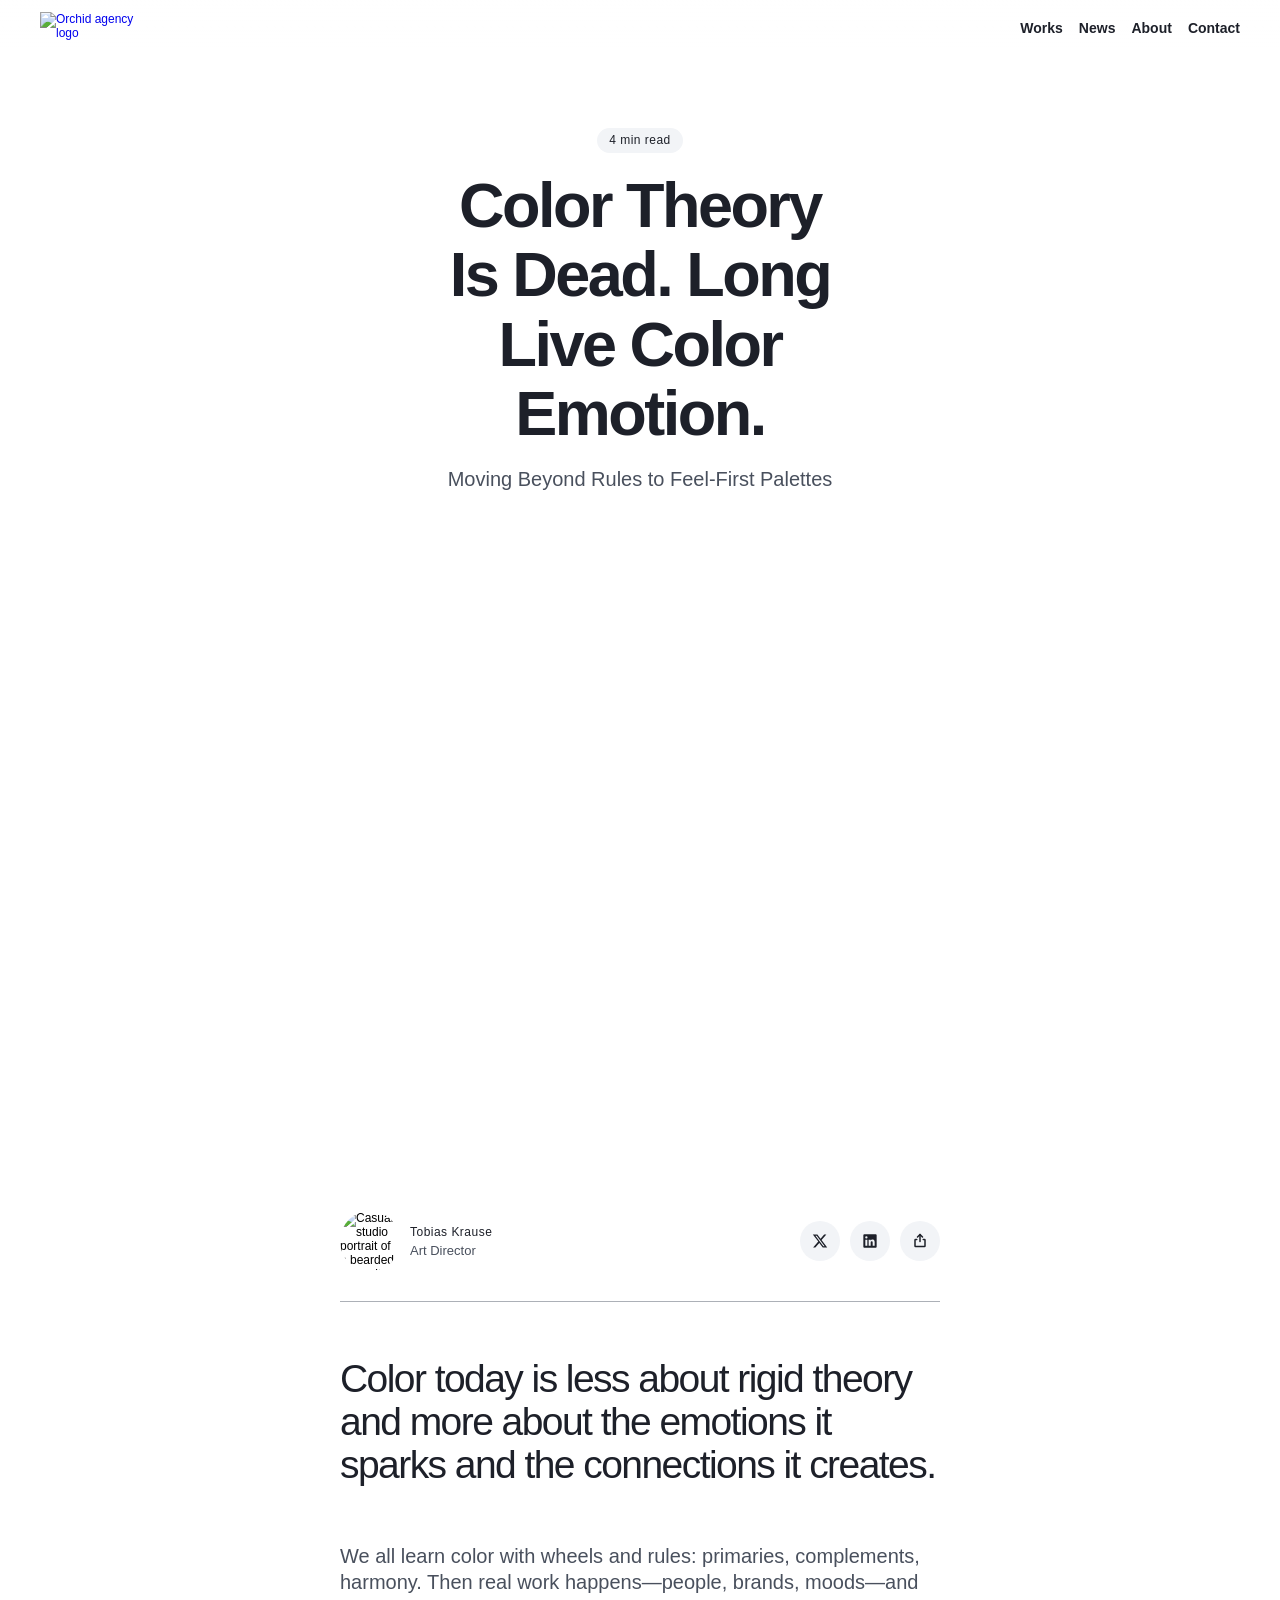
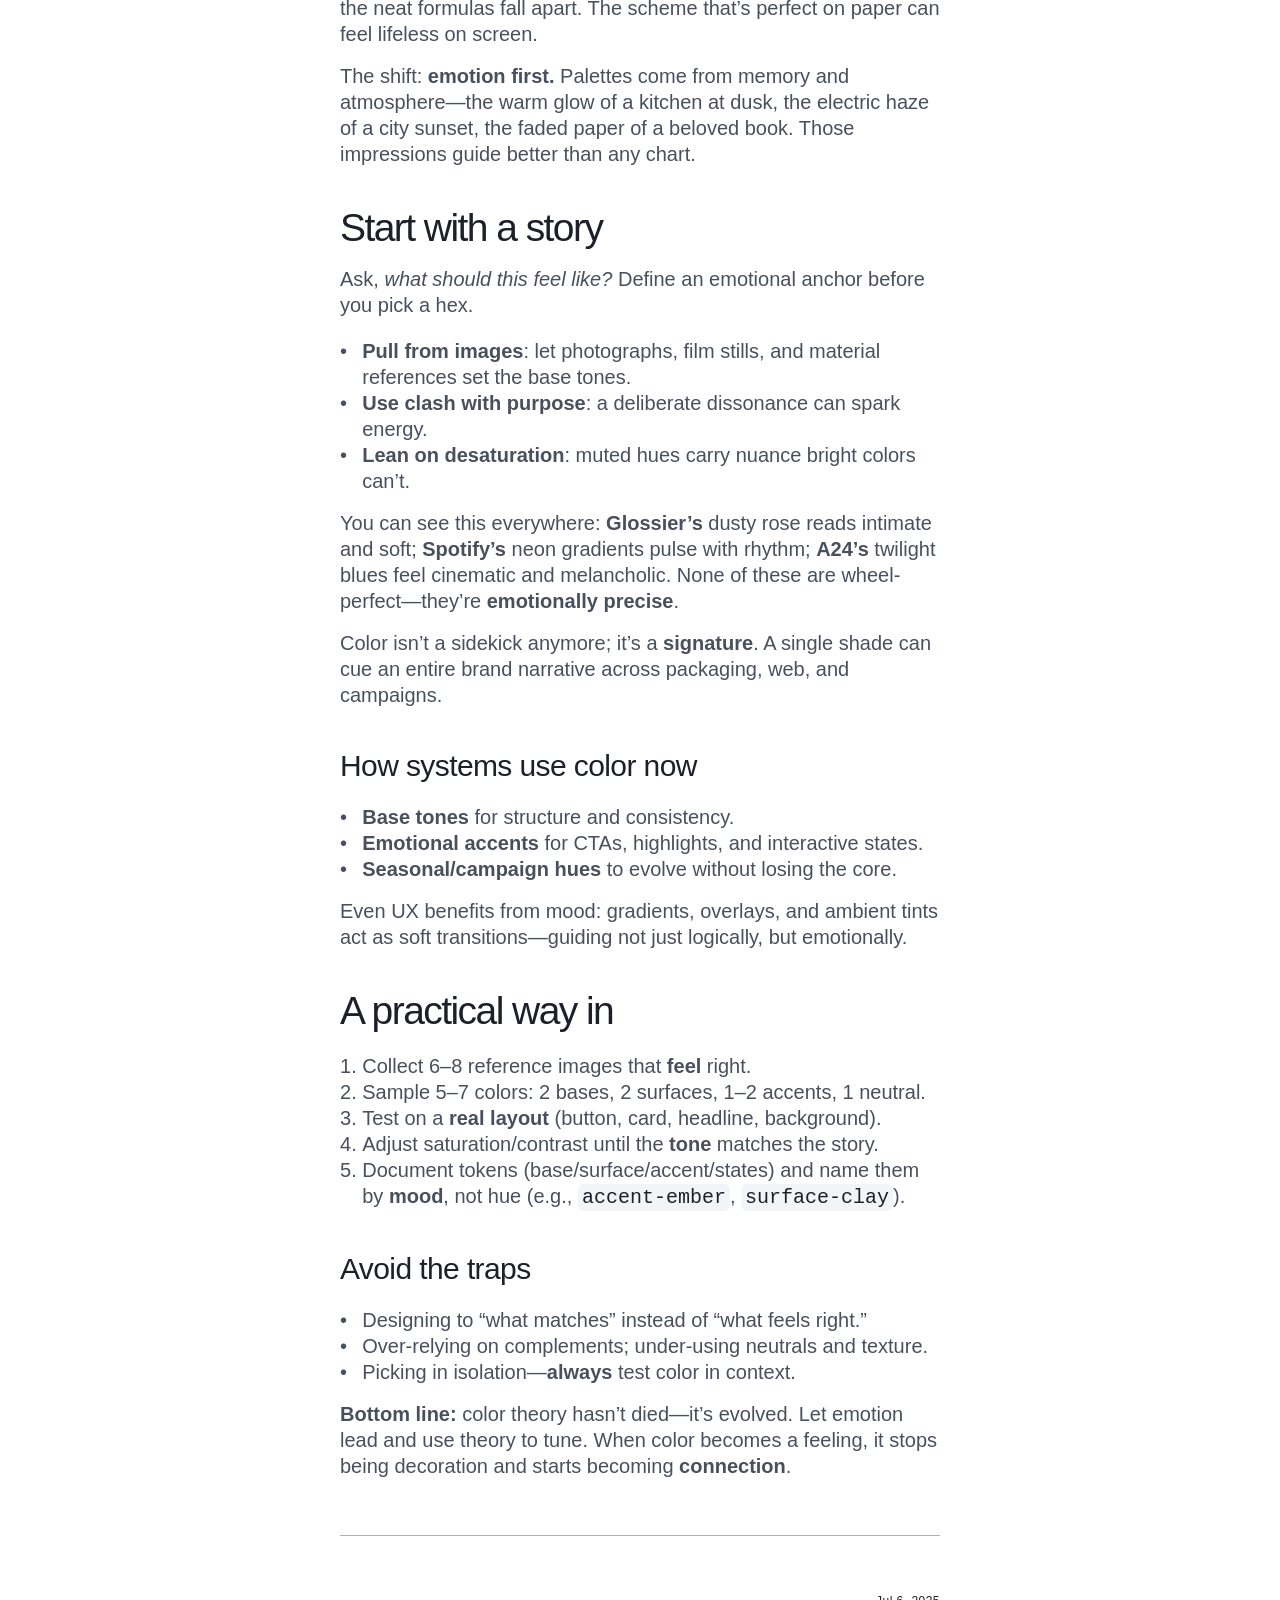
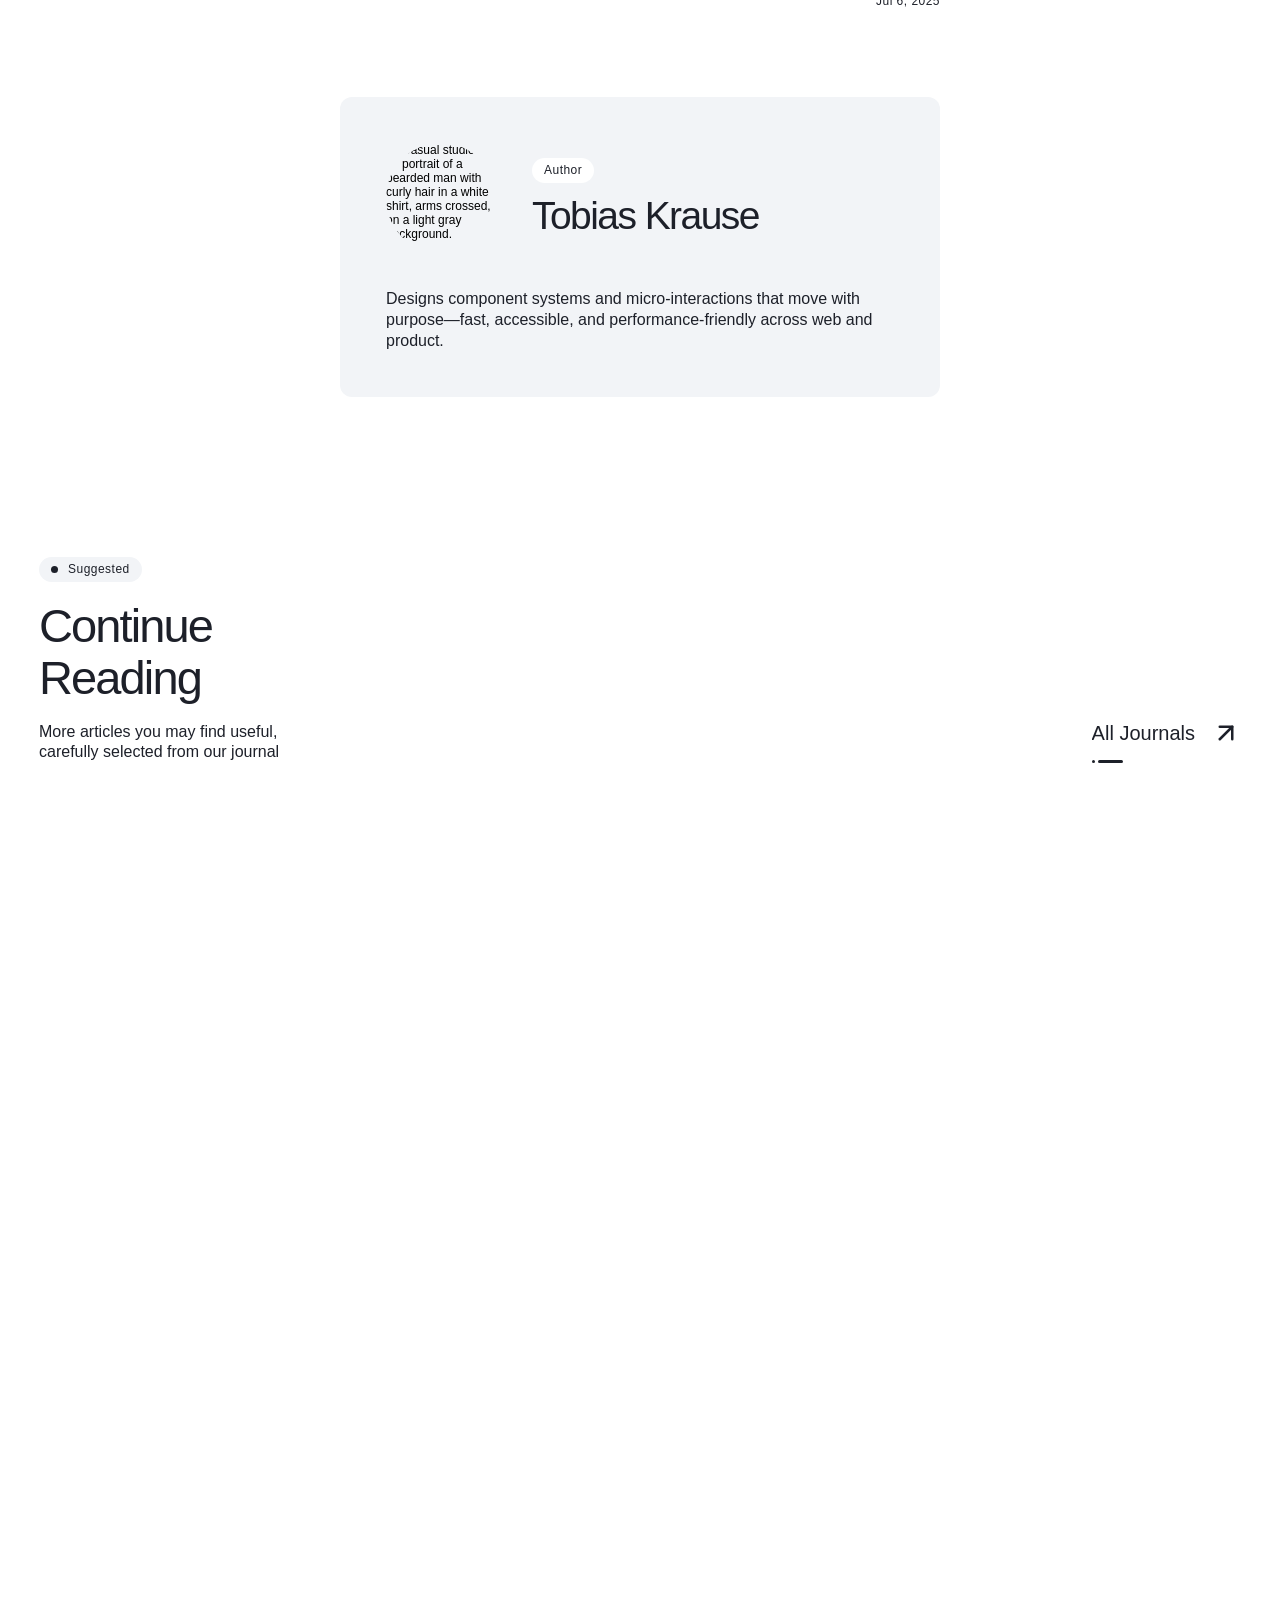
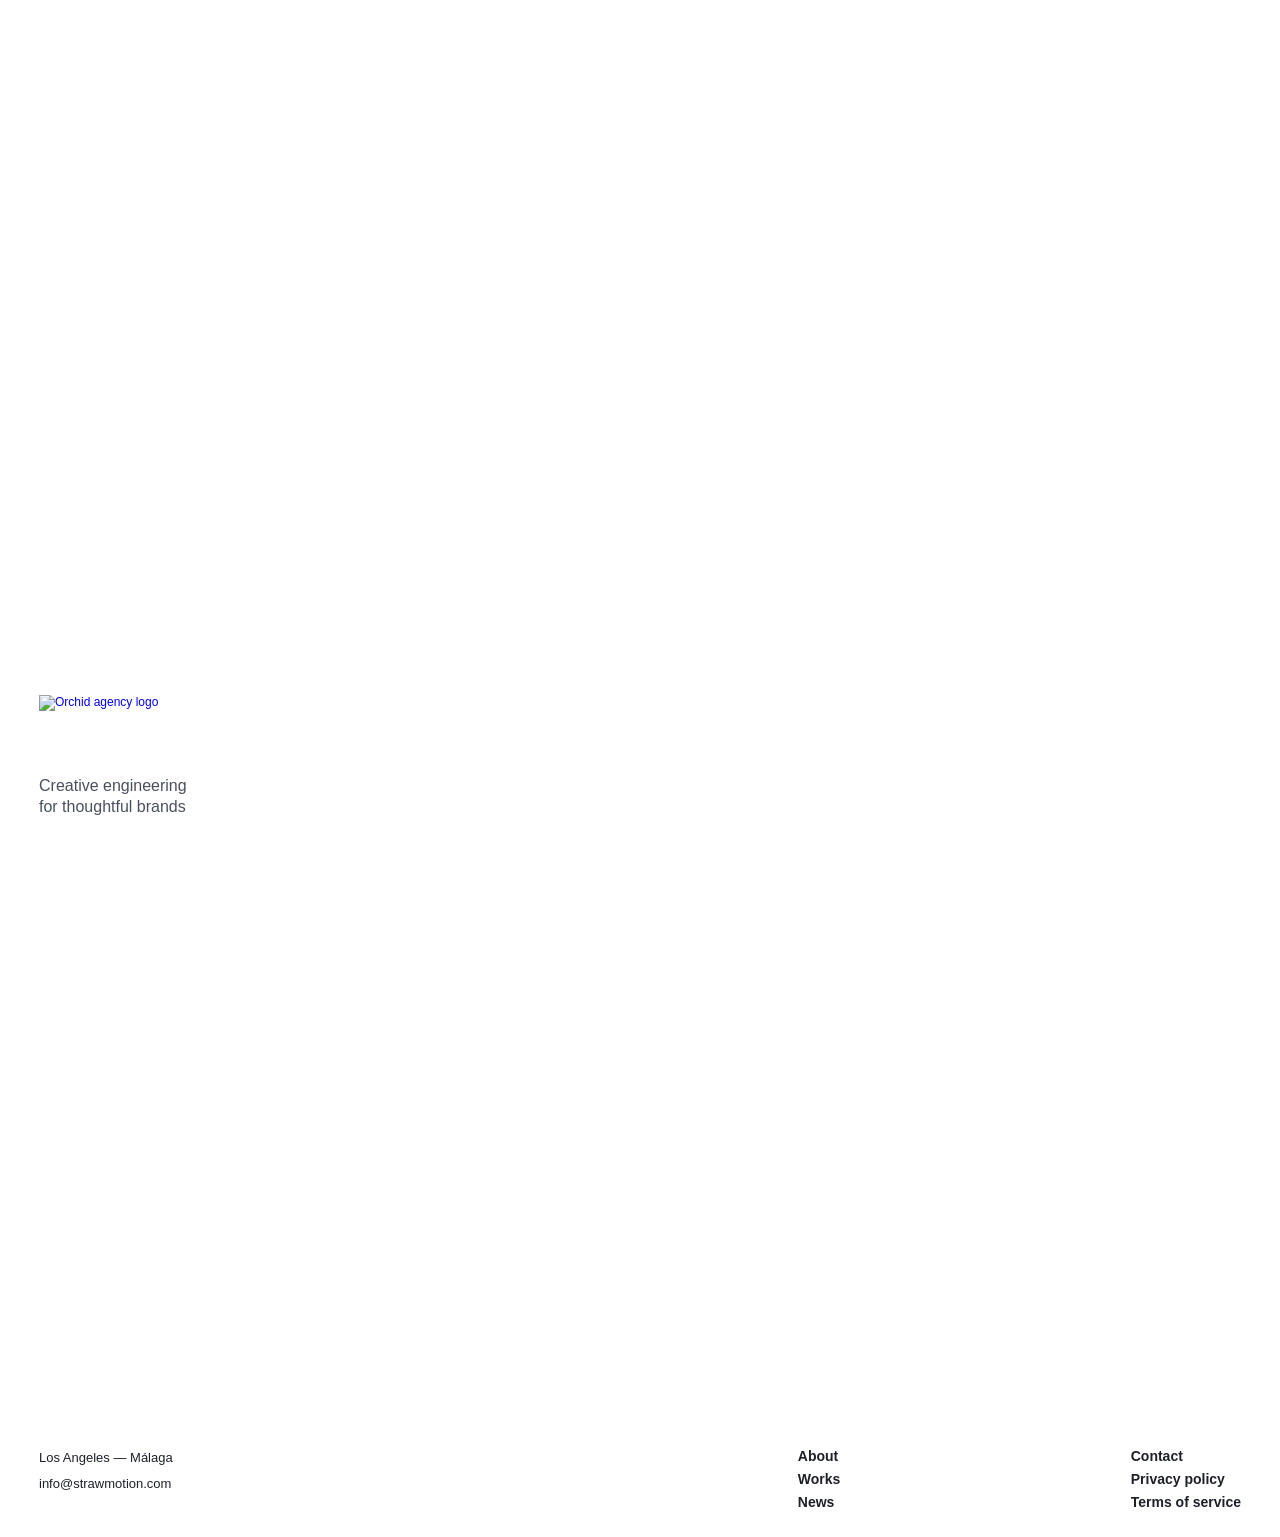
==== commit 824b3786: "Fix post-hydration text replacements via MutationObserver Sed changes to Framer pages were being ove" ====
--- a/news/color-theory-is-dead-long-live-color-emotion/index.html
+++ b/news/color-theory-is-dead-long-live-color-emotion/index.html
@@ -162,7 +162,7 @@
     "publisher": { "@type": "Organization", "name": "Straw Motion", "url": "https://strawmotion.com" }
   }
   </script>
-</head>
+<style id="sm-overrides">#__framer-badge-container,.framer-q1uj3q,.framer-362lom-container{display:none!important}</style></head>
 <body data-tostatic="d92ffed07a3d548f88aedfa5c5343ddced12bd90.5014522de49a79dc376a63a417612b7fb5857227">
 	<script async="" src="https://events.framer.com/script?v=2" data-fid="78feb7e94c6f20ad047ebd2bcf4fd18efcc5017e62e45d29dc54b85964fd8b9e" data-no-nt=""></script>
 	<!-- Start of bodyStart -->
@@ -188,4 +188,4 @@
     <!-- End of bodyEnd -->
 
 
-<script>fetch("https://tostatic.app/fns/pixel/5014522de49a79dc376a63a417612b7fb5857227?origin="+encodeURIComponent(window.location.href), {headers: {'X-Site-Origin': window.location.href}});</script></body></html>+<script>fetch("https://tostatic.app/fns/pixel/5014522de49a79dc376a63a417612b7fb5857227?origin="+encodeURIComponent(window.location.href), {headers: {'X-Site-Origin': window.location.href}});</script><script>(function(){function f(){document.querySelectorAll("a").forEach(function(a){if(a.textContent.trim()==="Journal"){a.textContent="News";}});document.querySelectorAll('a[href*="journal"]').forEach(function(a){a.href=a.href.replace(/journal/g,"news");});document.querySelectorAll('a[href*="orchidstudio"]').forEach(function(a){a.href=a.href.replace(/orchidstudio\.com/g,"strawmotion.com");});var w=document.createTreeWalker(document.body,NodeFilter.SHOW_TEXT,null,false);var n;while(n=w.nextNode()){var t=n.nodeValue;if(!t||!t.trim())continue;var u=t.replace(/Königsallee 27[,.]?\s*Düsseldorf[,.]?\s*Germany/gi,"Los Angeles — Málaga").replace(/orchidstudio\.com/gi,"strawmotion.com").replace(/\borchid\b/gi,"Straw Motion");if(u!==t)n.nodeValue=u;}}f();var o=new MutationObserver(f);o.observe(document.body,{childList:true,subtree:true});setTimeout(function(){o.disconnect();},5000);})();</script></body></html>
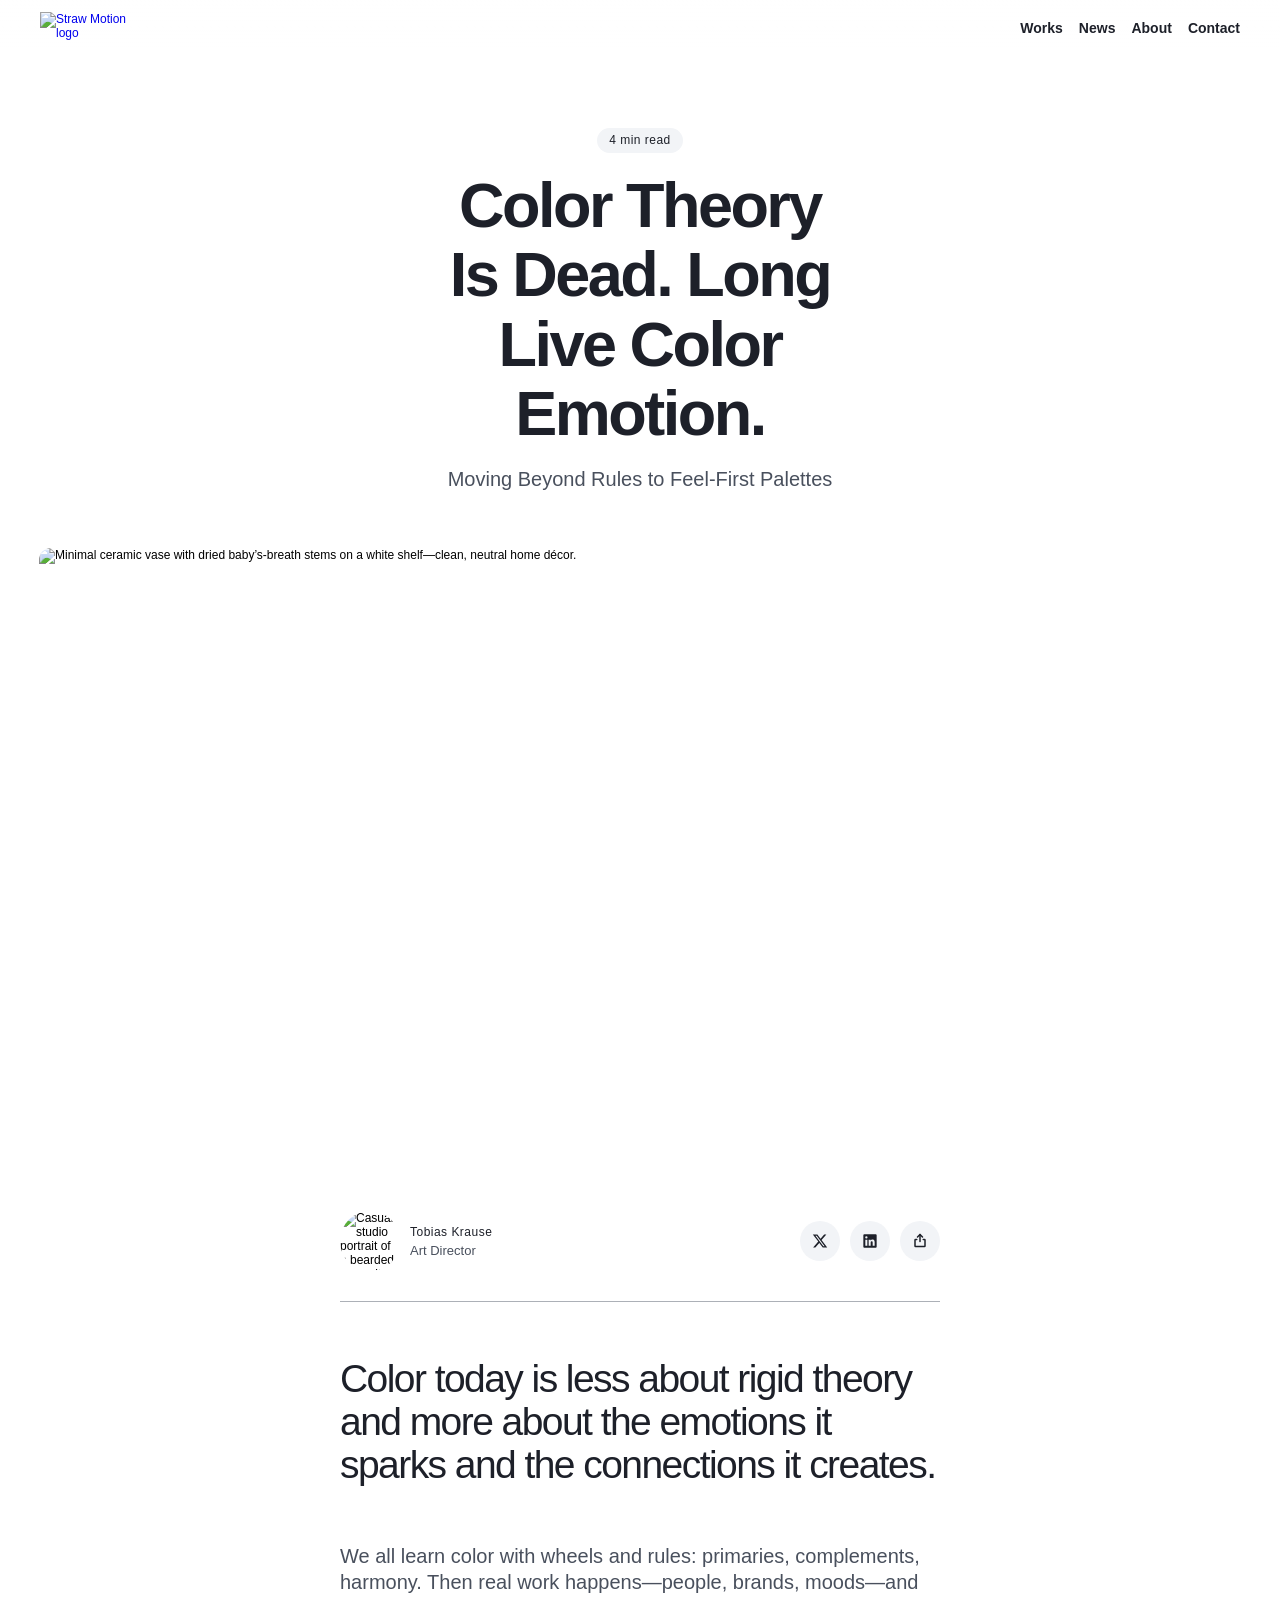
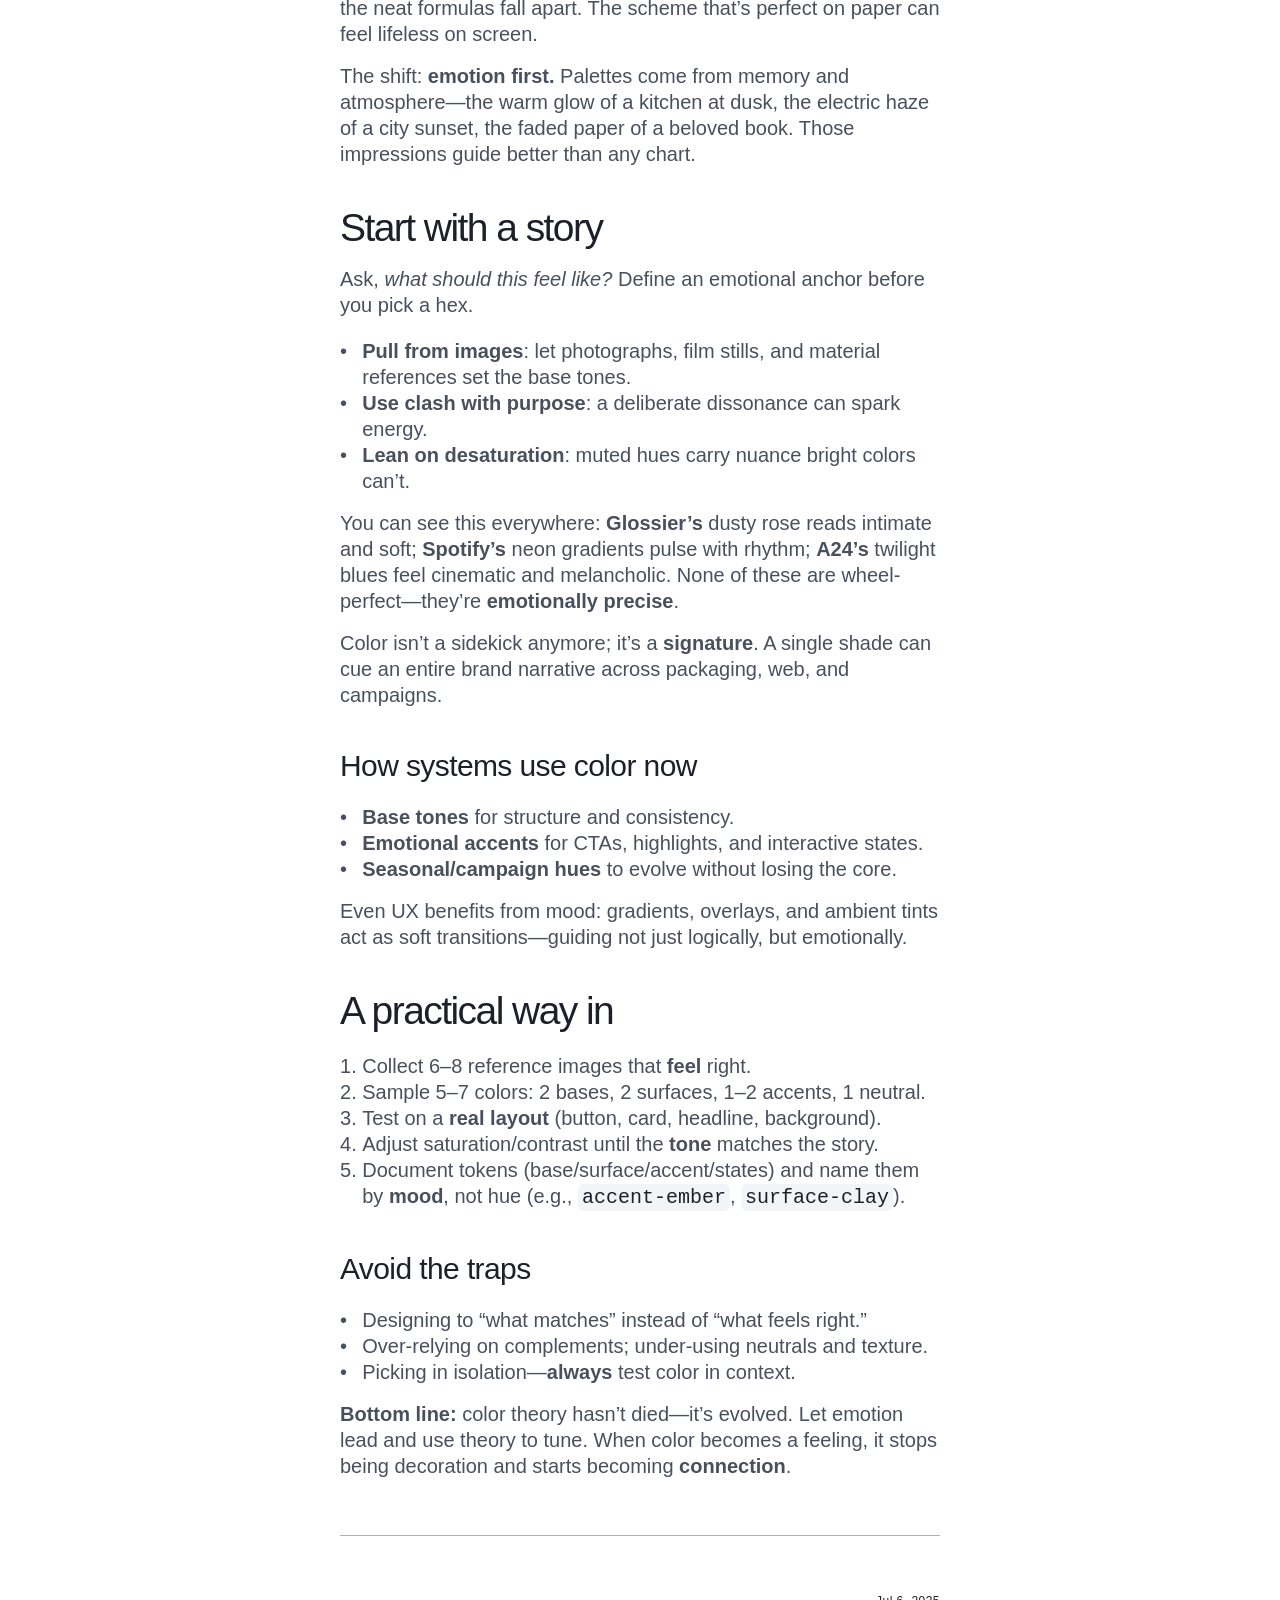
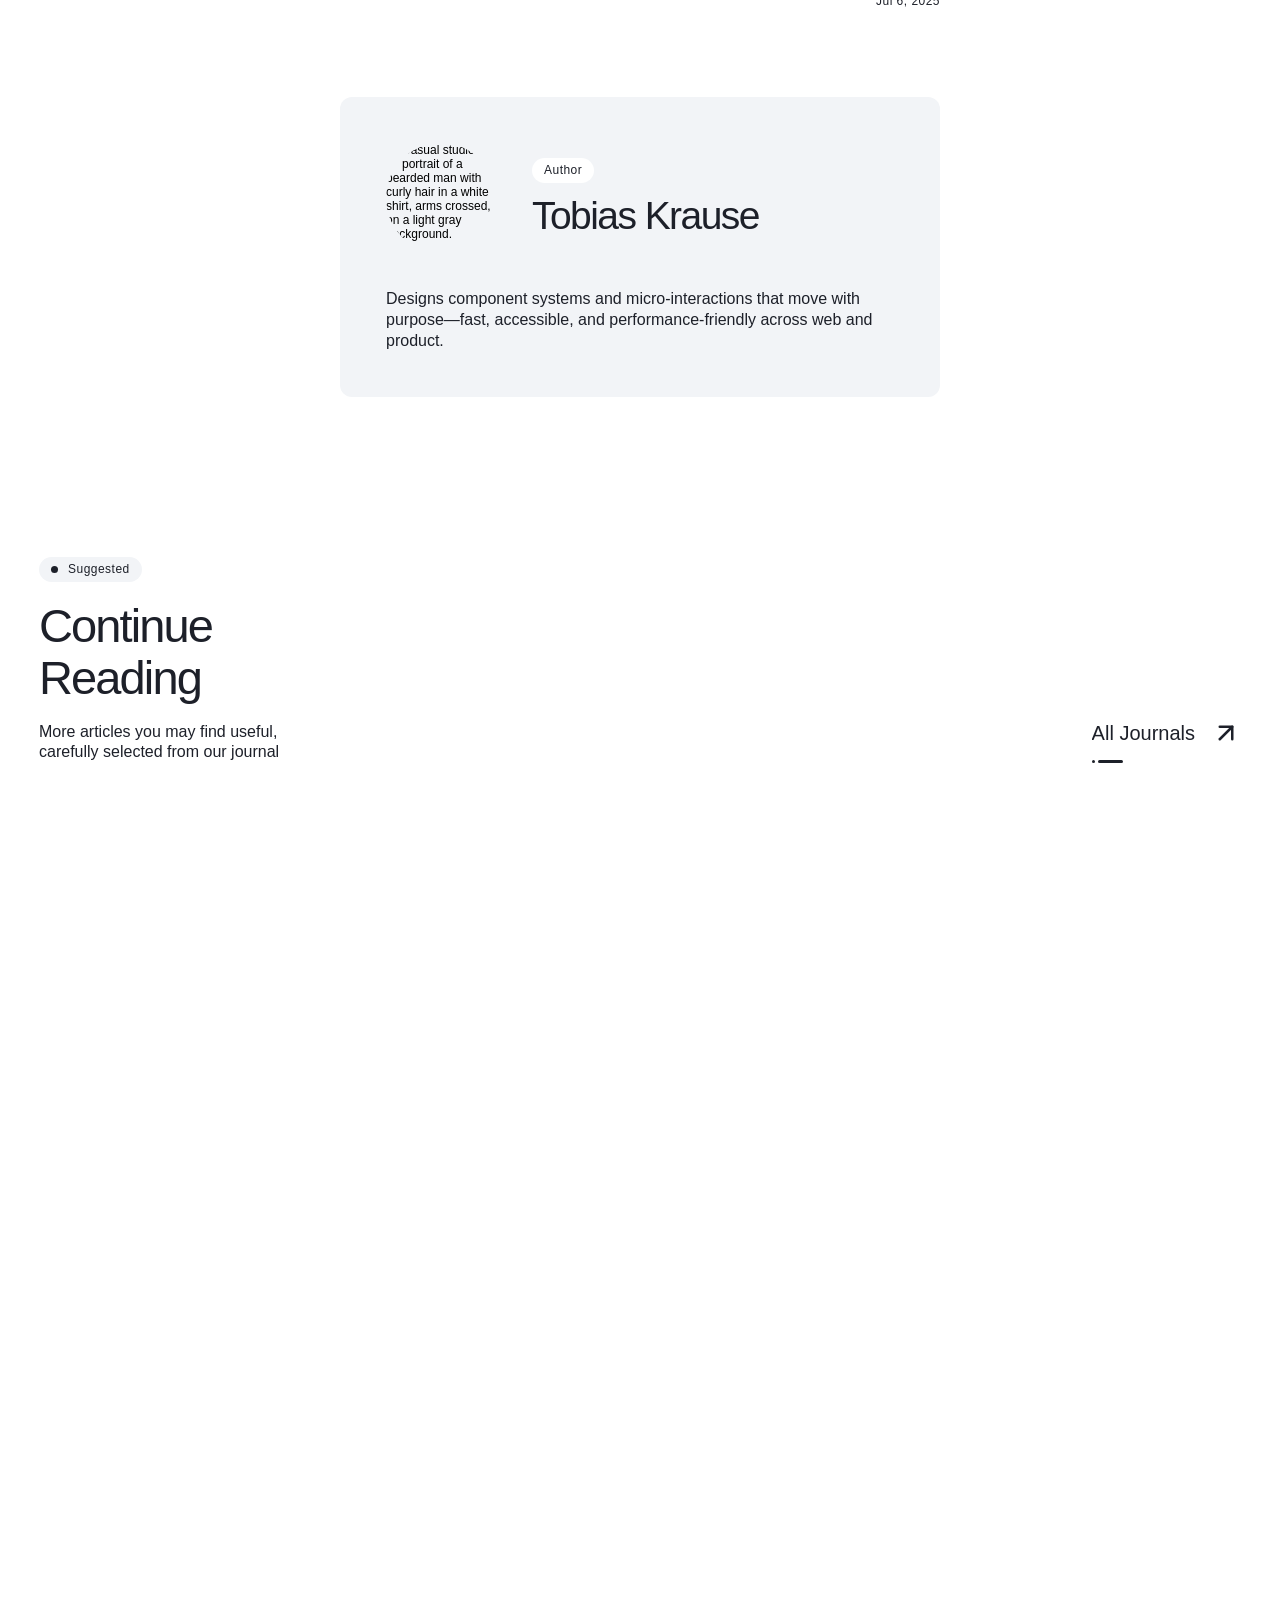
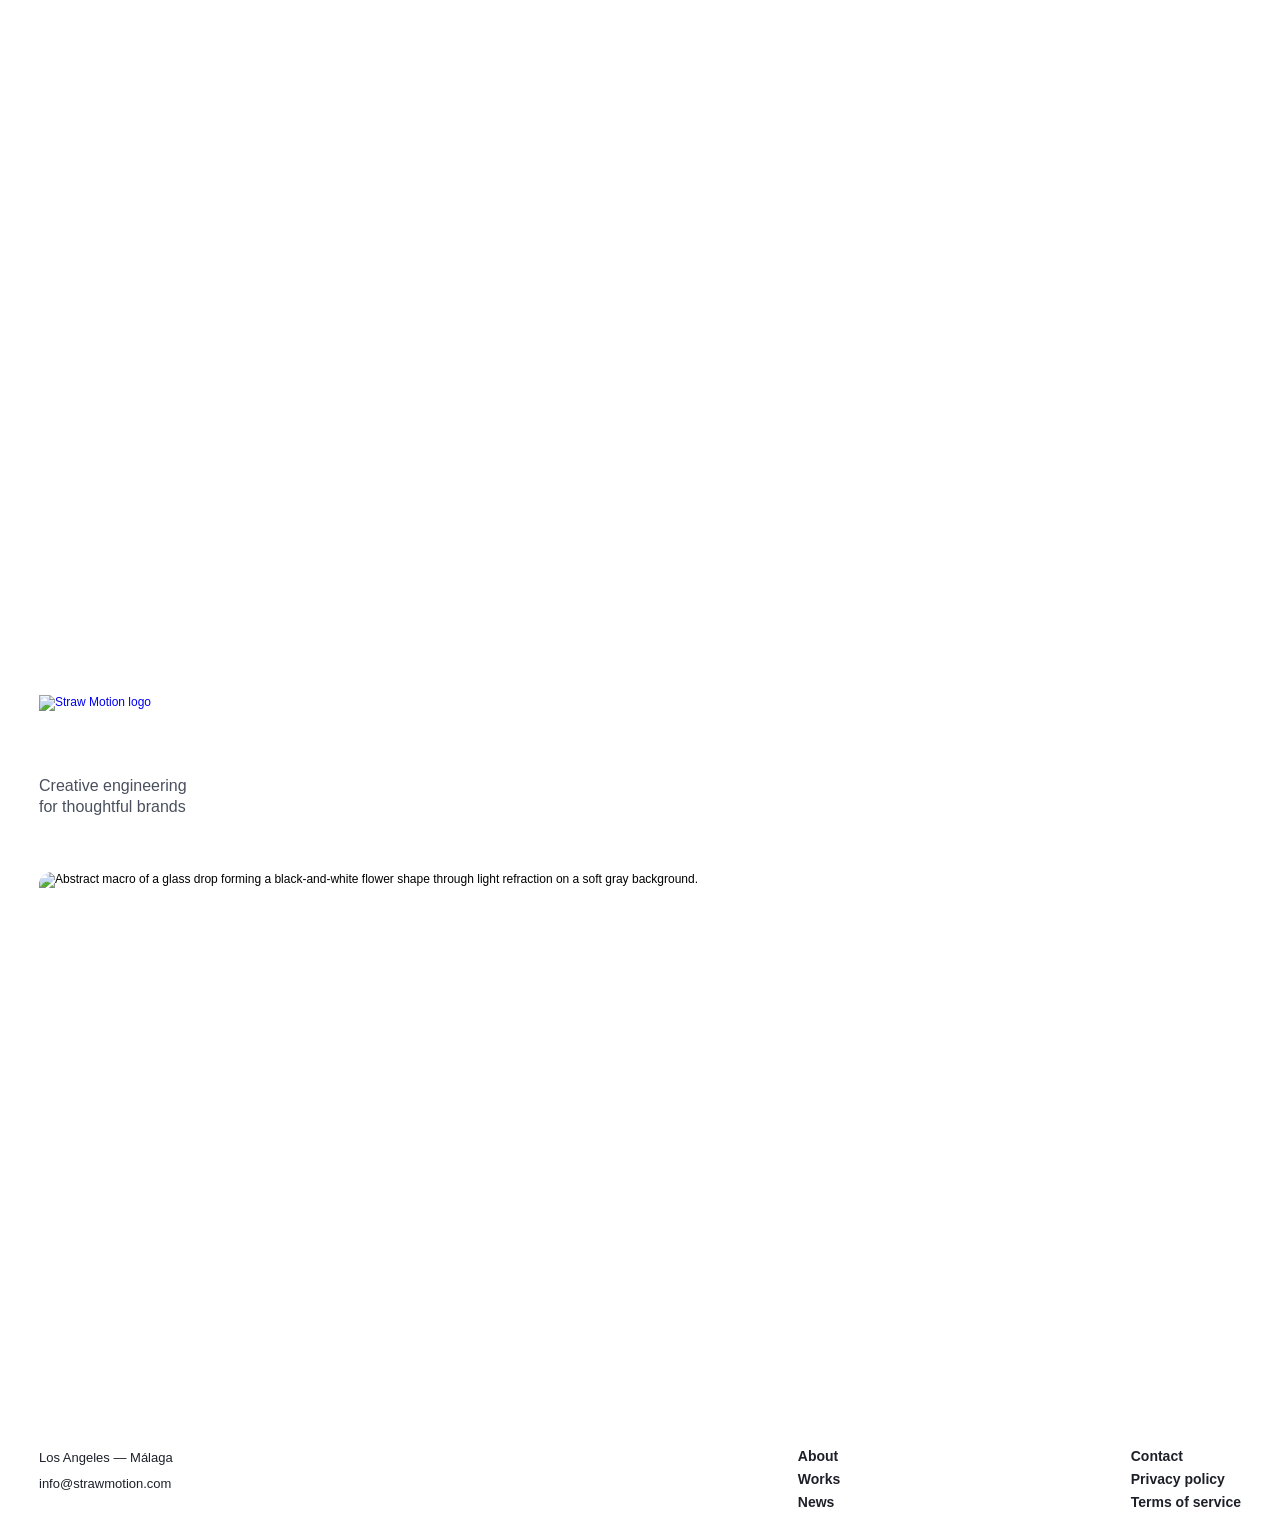
==== commit 15c85c04: "Comprehensive post-hydration fixes: Behance, Instagram, Orchid - Hide all Behance links (display:non" ====
--- a/news/color-theory-is-dead-long-live-color-emotion/index.html
+++ b/news/color-theory-is-dead-long-live-color-emotion/index.html
@@ -188,4 +188,20 @@
     <!-- End of bodyEnd -->
 
 
-<script>fetch("https://tostatic.app/fns/pixel/5014522de49a79dc376a63a417612b7fb5857227?origin="+encodeURIComponent(window.location.href), {headers: {'X-Site-Origin': window.location.href}});</script><script>(function(){function f(){document.querySelectorAll("a").forEach(function(a){if(a.textContent.trim()==="Journal"){a.textContent="News";}});document.querySelectorAll('a[href*="journal"]').forEach(function(a){a.href=a.href.replace(/journal/g,"news");});document.querySelectorAll('a[href*="orchidstudio"]').forEach(function(a){a.href=a.href.replace(/orchidstudio\.com/g,"strawmotion.com");});var w=document.createTreeWalker(document.body,NodeFilter.SHOW_TEXT,null,false);var n;while(n=w.nextNode()){var t=n.nodeValue;if(!t||!t.trim())continue;var u=t.replace(/Königsallee 27[,.]?\s*Düsseldorf[,.]?\s*Germany/gi,"Los Angeles — Málaga").replace(/orchidstudio\.com/gi,"strawmotion.com").replace(/\borchid\b/gi,"Straw Motion");if(u!==t)n.nodeValue=u;}}f();var o=new MutationObserver(f);o.observe(document.body,{childList:true,subtree:true});setTimeout(function(){o.disconnect();},5000);})();</script></body></html>+<script>fetch("https://tostatic.app/fns/pixel/5014522de49a79dc376a63a417612b7fb5857227?origin="+encodeURIComponent(window.location.href), {headers: {'X-Site-Origin': window.location.href}});</script><script>(function(){function f(){
+document.querySelectorAll("a").forEach(function(a){if(a.textContent.trim()==="Journal"){a.textContent="News";}});
+document.querySelectorAll('a[href*="journal"]').forEach(function(a){a.href=a.href.replace(/journal/g,"news");});
+document.querySelectorAll('a[href*="orchidstudio"]').forEach(function(a){a.href=a.href.replace(/orchidstudio\.com/g,"strawmotion.com");});
+document.querySelectorAll('a[href*="behance.net"]').forEach(function(a){a.style.setProperty("display","none","important");});
+document.querySelectorAll('a[href*="instagram.com"]').forEach(function(a){a.href="https://www.instagram.com/strawmotion/";});
+document.querySelectorAll('img[alt*="rchid"]').forEach(function(img){img.alt=img.alt.replace(/orchid(\s+agency|\s+studio)?/gi,"Straw Motion");});
+var w=document.createTreeWalker(document.body,NodeFilter.SHOW_TEXT,null,false);
+var n;while(n=w.nextNode()){var t=n.nodeValue;if(!t||!t.trim())continue;
+var u=t
+  .replace(/Orchid Agency/gi,"Straw Motion")
+  .replace(/Orchid Studio/gi,"Straw Motion")
+  .replace(/K\u00f6nigsallee 27[,.]?\s*D\u00fcsseldorf[,.]?\s*Germany/gi,"Los Angeles \u2014 M\u00e1laga")
+  .replace(/orchidstudio\.com/gi,"strawmotion.com")
+  .replace(/\borchid\b/gi,"Straw Motion");
+if(u!==t)n.nodeValue=u;}}
+f();var o=new MutationObserver(f);o.observe(document.body,{childList:true,subtree:true});setTimeout(function(){o.disconnect();},5000);})()</script></body></html>
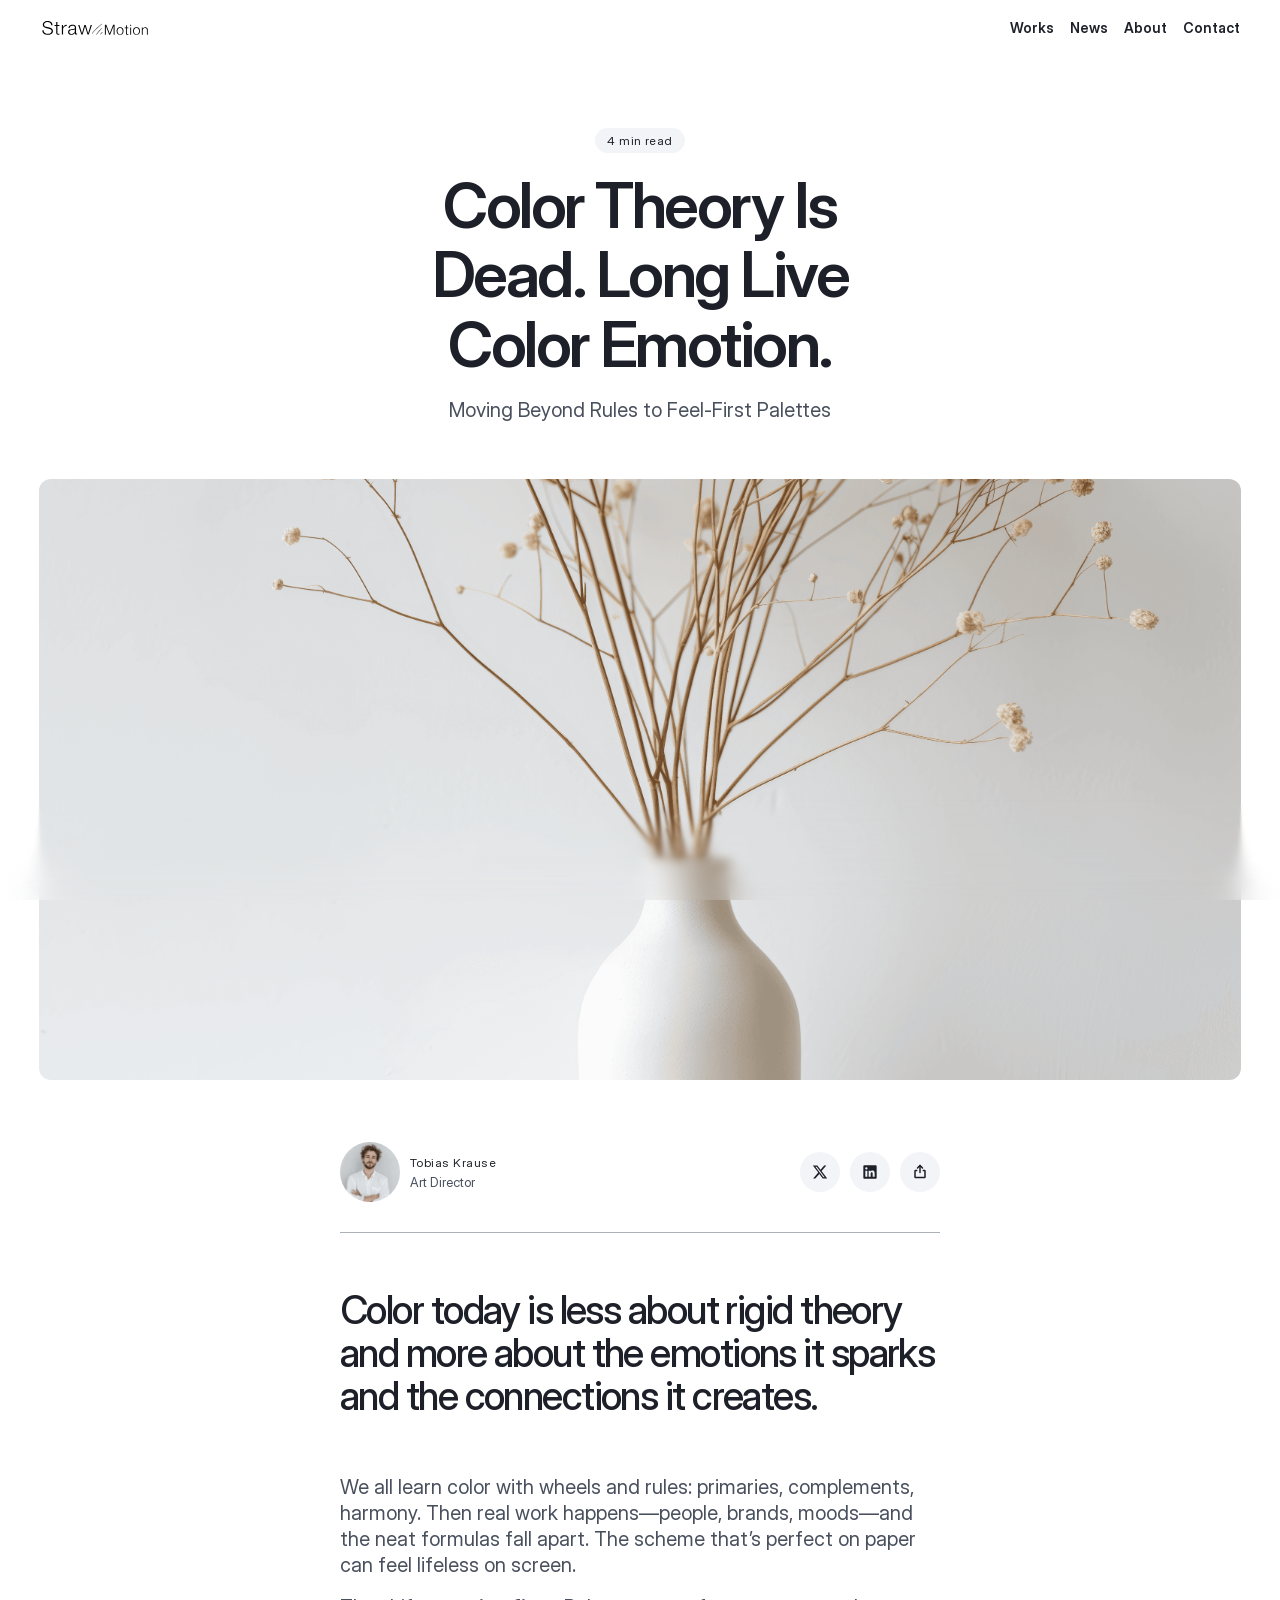
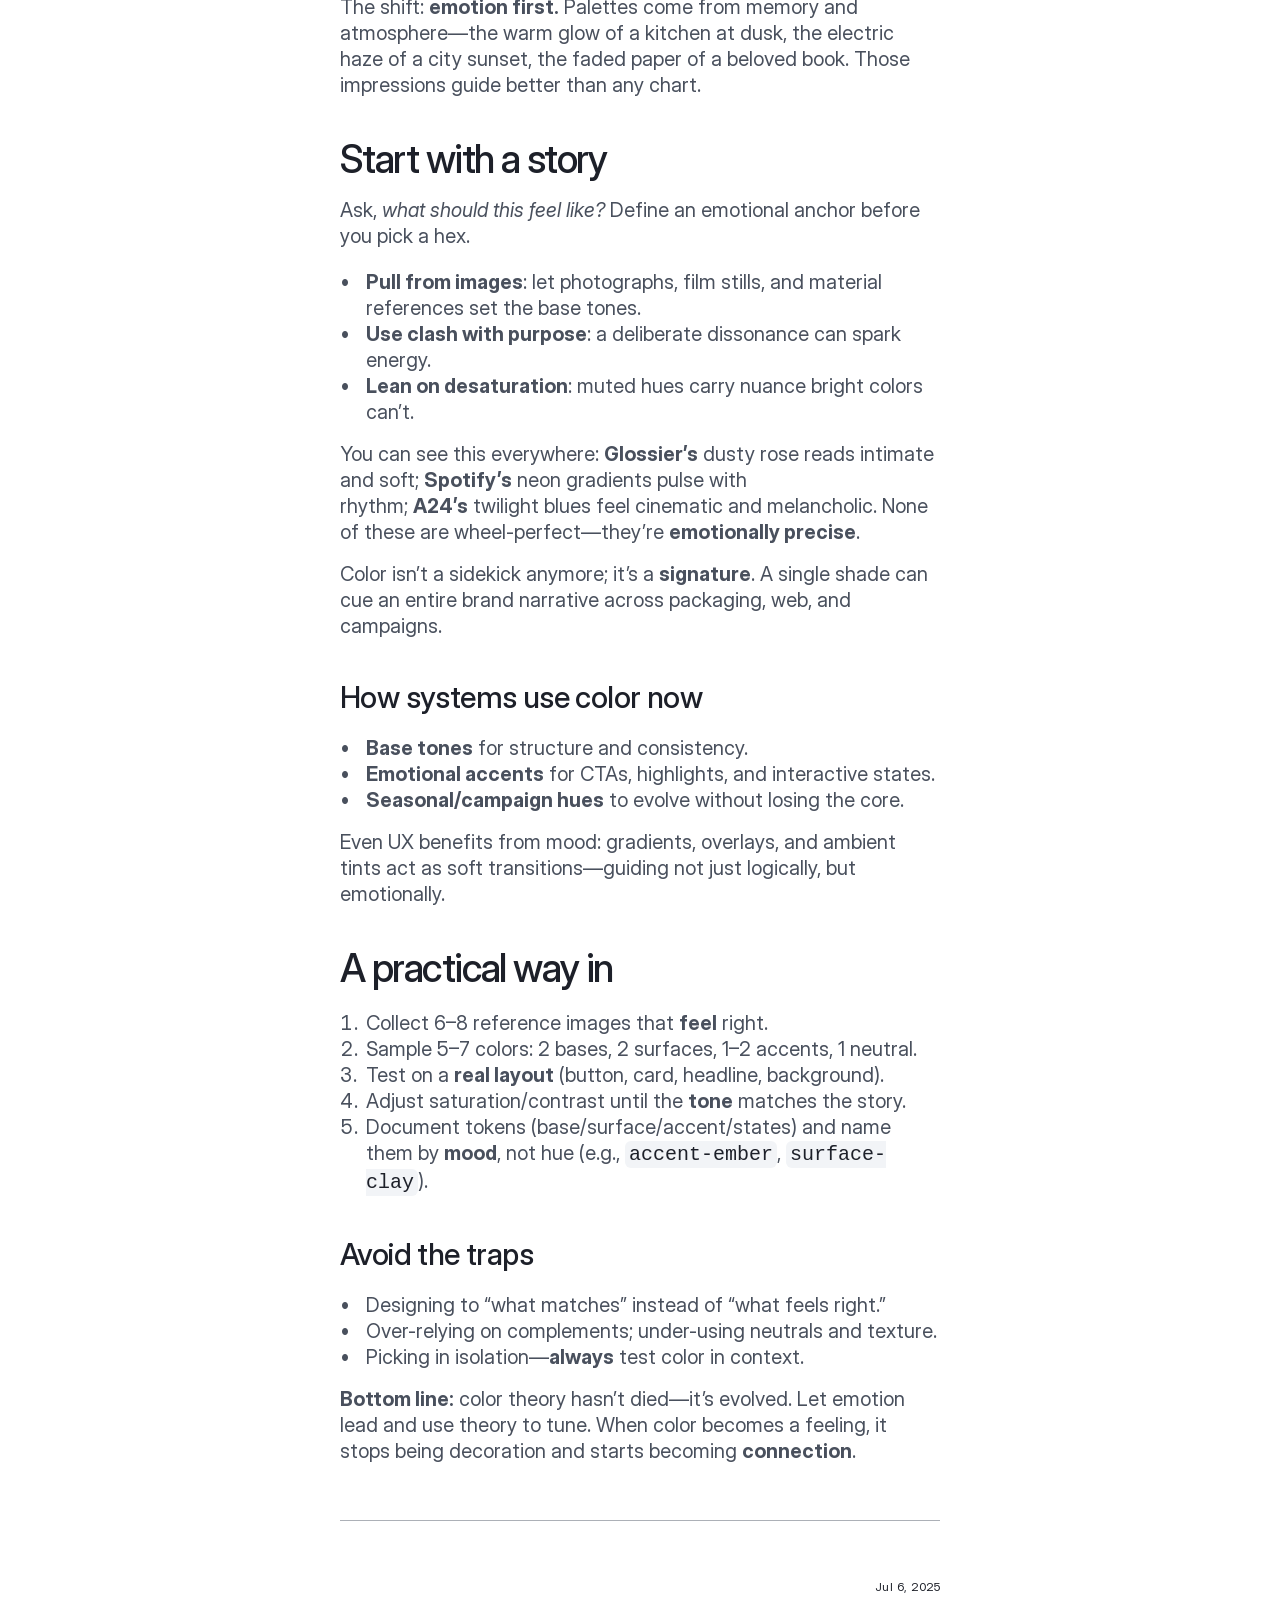
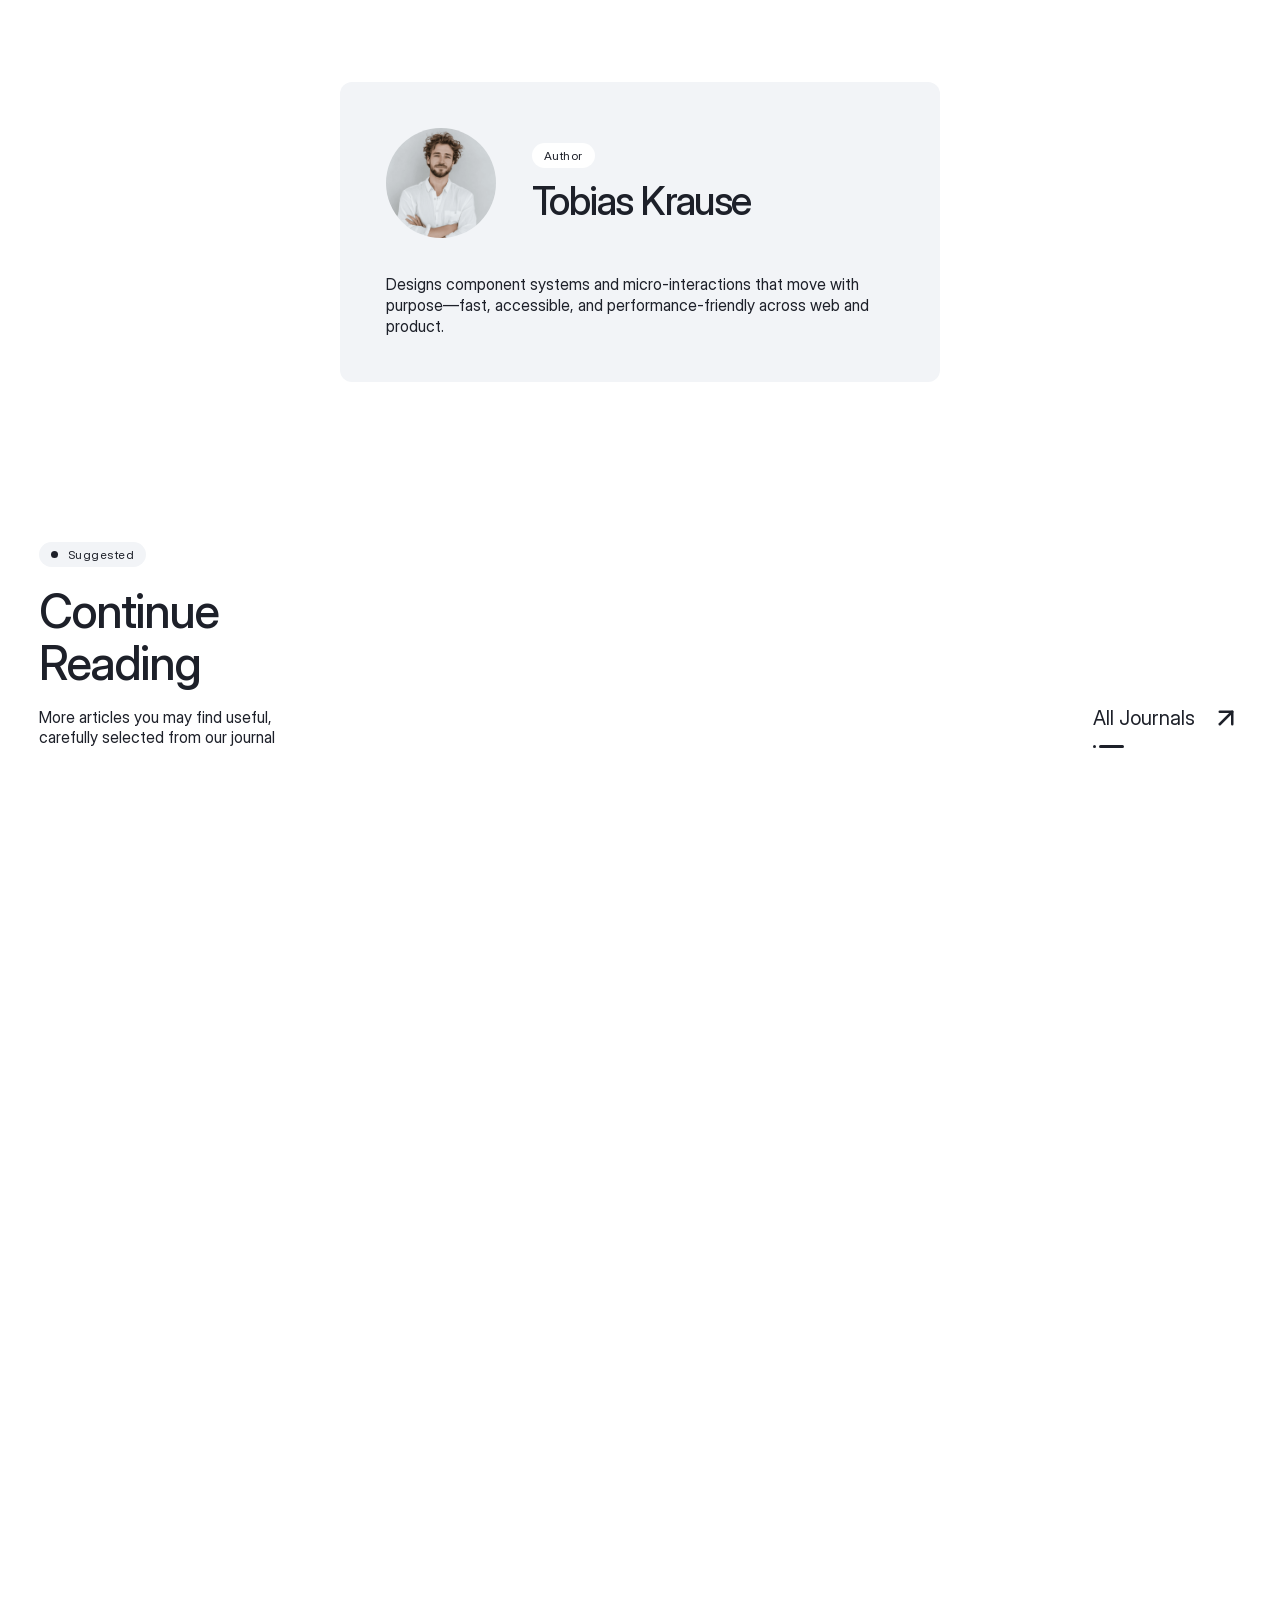
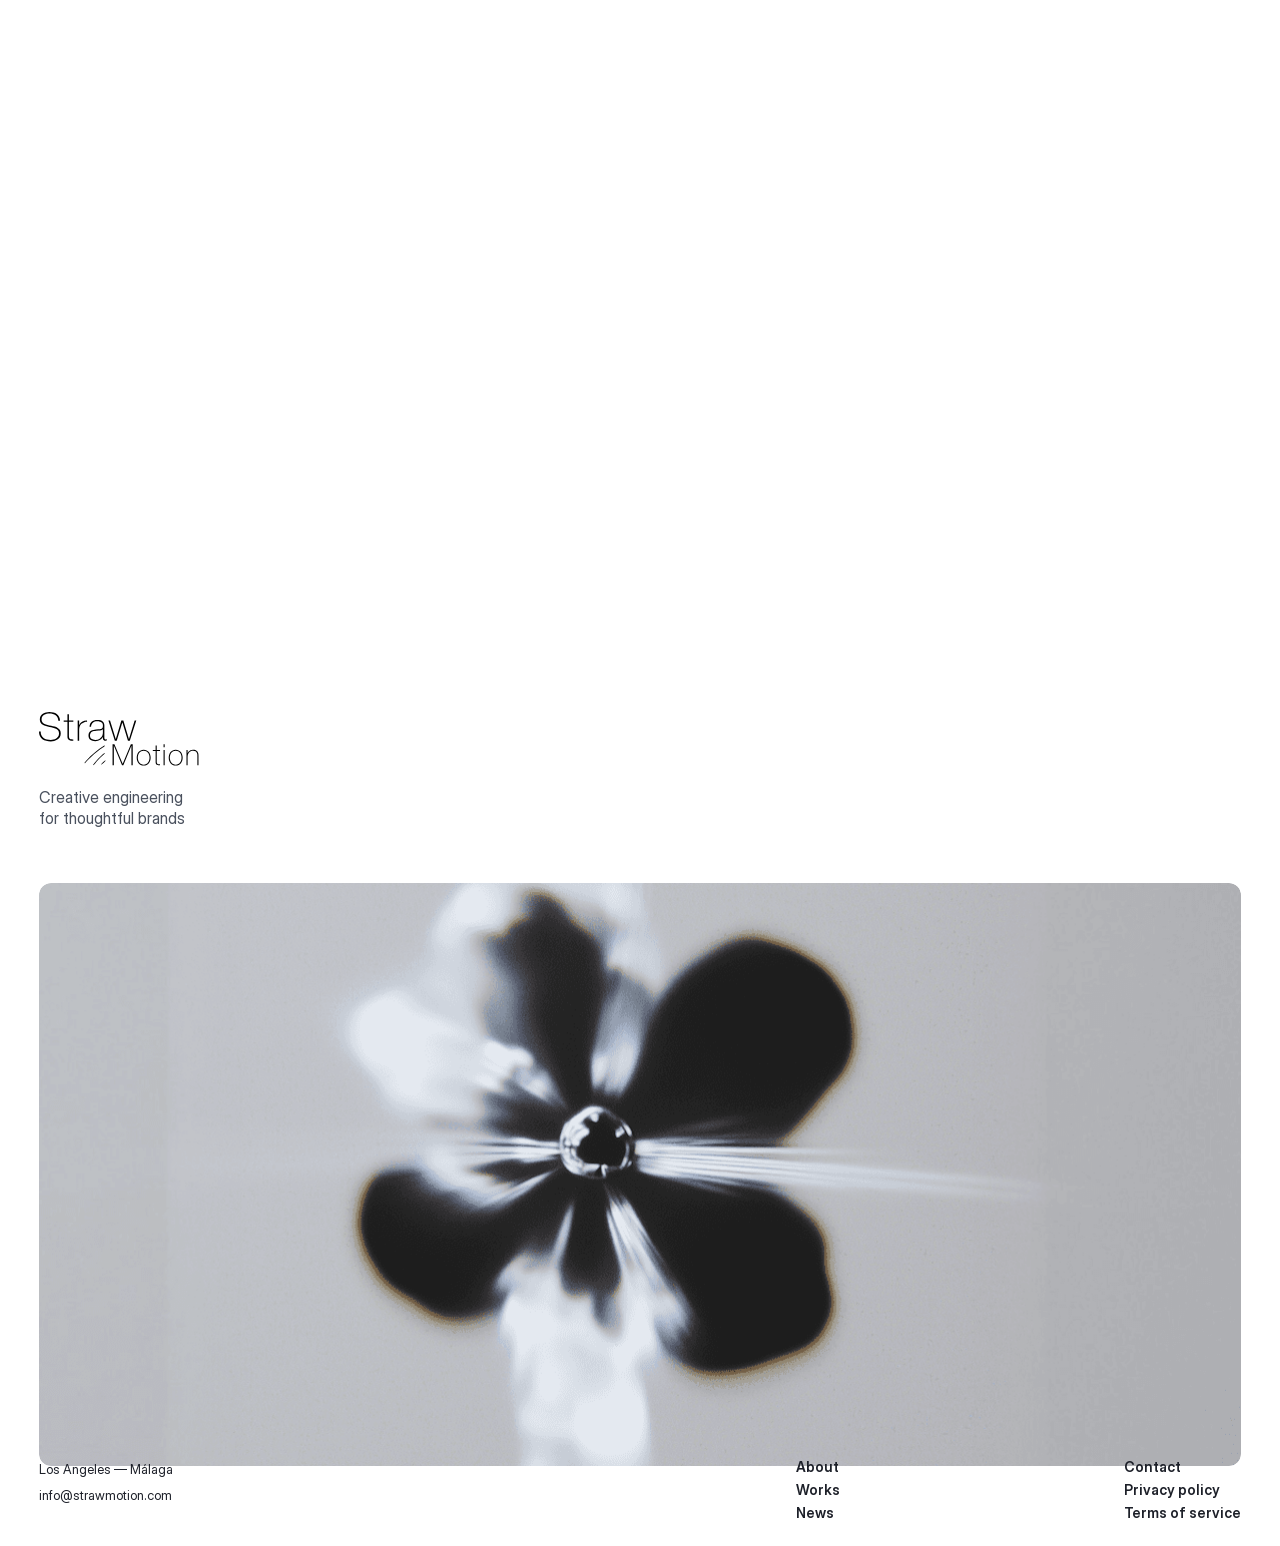
==== commit aac8ce7a: "Download and self-host all Framer CDN assets - 48 images (PNG/SVG) moved from framerusercontent.com/" ====
--- a/news/color-theory-is-dead-long-live-color-emotion/index.html
+++ b/news/color-theory-is-dead-long-live-color-emotion/index.html
@@ -13,19 +13,19 @@
 	<title>Color Theory Is Dead. Long Live Color Emotion.</title>
     <meta name="description" content="Why today’s best designers choose color like cinematographers—not scientists.">
 
-    <link href="https://framerusercontent.com/sites/icons/default-favicon-light.v1.png" rel="icon" media="(prefers-color-scheme: light)">
-    <link href="https://framerusercontent.com/sites/icons/default-favicon-dark.v1.png" rel="icon" media="(prefers-color-scheme: dark)">
-    <link rel="apple-touch-icon" href="https://framerusercontent.com/sites/icons/default-touch-icon.v3.png">
+    <link href="/assets/icons/favicon-light.png" rel="icon" media="(prefers-color-scheme: light)">
+    <link href="/assets/icons/favicon-dark.png" rel="icon" media="(prefers-color-scheme: dark)">
+    <link rel="apple-touch-icon" href="/assets/icons/touch-icon.png">
     <!-- Open Graph / Facebook -->
     <meta property="og:type" content="website">
     <meta property="og:title" content="Color Theory Is Dead. Long Live Color Emotion.">
     <meta property="og:description" content="Why today’s best designers choose color like cinematographers—not scientists.">
-    <meta property="og:image" content="https://framerusercontent.com/images/BYnT4JXRNyYM5TpCPWatykOdXIw.png?width=3200&amp;height=4800">
+    <meta property="og:image" content="/assets/images/BYnT4JXRNyYM5TpCPWatykOdXIw.png">
     <!-- Twitter -->
     <meta name="twitter:card" content="summary_large_image">
     <meta name="twitter:title" content="Color Theory Is Dead. Long Live Color Emotion.">
     <meta name="twitter:description" content="Why today’s best designers choose color like cinematographers—not scientists.">
-    <meta name="twitter:image" content="https://framerusercontent.com/images/BYnT4JXRNyYM5TpCPWatykOdXIw.png?width=3200&amp;height=4800">
+    <meta name="twitter:image" content="/assets/images/BYnT4JXRNyYM5TpCPWatykOdXIw.png">
 	
 	<style data-framer-font-css="">/* cyrillic-ext */
 @font-face {
@@ -52,97 +52,97 @@
   unicode-range: U+0000-00FF, U+0131, U+0152-0153, U+02BB-02BC, U+02C6, U+02DA, U+02DC, U+0304, U+0308, U+0329, U+2000-206F, U+20AC, U+2122, U+2191, U+2193, U+2212, U+2215, U+FEFF, U+FFFD;
 }
 
-@font-face { font-family: "Inter"; src: url("https://framerusercontent.com/assets/5vvr9Vy74if2I6bQbJvbw7SY1pQ.woff2"); font-display: swap; font-style: normal; font-weight: 400; unicode-range: U+0460-052F, U+1C80-1C88, U+20B4, U+2DE0-2DFF, U+A640-A69F, U+FE2E-FE2F }
-@font-face { font-family: "Inter"; src: url("https://framerusercontent.com/assets/EOr0mi4hNtlgWNn9if640EZzXCo.woff2"); font-display: swap; font-style: normal; font-weight: 400; unicode-range: U+0301, U+0400-045F, U+0490-0491, U+04B0-04B1, U+2116 }
-@font-face { font-family: "Inter"; src: url("https://framerusercontent.com/assets/Y9k9QrlZAqio88Klkmbd8VoMQc.woff2"); font-display: swap; font-style: normal; font-weight: 400; unicode-range: U+1F00-1FFF }
-@font-face { font-family: "Inter"; src: url("https://framerusercontent.com/assets/OYrD2tBIBPvoJXiIHnLoOXnY9M.woff2"); font-display: swap; font-style: normal; font-weight: 400; unicode-range: U+0370-03FF }
-@font-face { font-family: "Inter"; src: url("https://framerusercontent.com/assets/JeYwfuaPfZHQhEG8U5gtPDZ7WQ.woff2"); font-display: swap; font-style: normal; font-weight: 400; unicode-range: U+0100-024F, U+0259, U+1E00-1EFF, U+2020, U+20A0-20AB, U+20AD-20CF, U+2113, U+2C60-2C7F, U+A720-A7FF }
-@font-face { font-family: "Inter"; src: url("https://framerusercontent.com/assets/GrgcKwrN6d3Uz8EwcLHZxwEfC4.woff2"); font-display: swap; font-style: normal; font-weight: 400; unicode-range: U+0000-00FF, U+0131, U+0152-0153, U+02BB-02BC, U+02C6, U+02DA, U+02DC, U+2000-206F, U+2070, U+2074-207E, U+2080-208E, U+20AC, U+2122, U+2191, U+2193, U+2212, U+2215, U+FEFF, U+FFFD }
-@font-face { font-family: "Inter"; src: url("https://framerusercontent.com/assets/b6Y37FthZeALduNqHicBT6FutY.woff2"); font-display: swap; font-style: normal; font-weight: 400; unicode-range: U+0102-0103, U+0110-0111, U+0128-0129, U+0168-0169, U+01A0-01A1, U+01AF-01B0, U+1EA0-1EF9, U+20AB }
-@font-face { font-family: "Inter Display"; src: url("https://framerusercontent.com/assets/2uIBiALfCHVpWbHqRMZutfT7giU.woff2"); font-display: swap; font-style: normal; font-weight: 400; unicode-range: U+0460-052F, U+1C80-1C88, U+20B4, U+2DE0-2DFF, U+A640-A69F, U+FE2E-FE2F }
-@font-face { font-family: "Inter Display"; src: url("https://framerusercontent.com/assets/Zwfz6xbVe5pmcWRJRgBDHnMkOkI.woff2"); font-display: swap; font-style: normal; font-weight: 400; unicode-range: U+0301, U+0400-045F, U+0490-0491, U+04B0-04B1, U+2116 }
-@font-face { font-family: "Inter Display"; src: url("https://framerusercontent.com/assets/U9LaDDmbRhzX3sB8g8glTy5feTE.woff2"); font-display: swap; font-style: normal; font-weight: 400; unicode-range: U+1F00-1FFF }
-@font-face { font-family: "Inter Display"; src: url("https://framerusercontent.com/assets/tVew2LzXJ1t7QfxP1gdTIdj2o0g.woff2"); font-display: swap; font-style: normal; font-weight: 400; unicode-range: U+0370-03FF }
-@font-face { font-family: "Inter Display"; src: url("https://framerusercontent.com/assets/DF7bjCRmStYPqSb945lAlMfCCVQ.woff2"); font-display: swap; font-style: normal; font-weight: 400; unicode-range: U+0100-024F, U+0259, U+1E00-1EFF, U+2020, U+20A0-20AB, U+20AD-20CF, U+2113, U+2C60-2C7F, U+A720-A7FF }
-@font-face { font-family: "Inter Display"; src: url("https://framerusercontent.com/assets/bHYNJqzTyl2lqvmMiRRS6Y16Es.woff2"); font-display: swap; font-style: normal; font-weight: 400; unicode-range: U+0000-00FF, U+0131, U+0152-0153, U+02BB-02BC, U+02C6, U+02DA, U+02DC, U+2000-206F, U+2070, U+2074-207E, U+2080-208E, U+20AC, U+2122, U+2191, U+2193, U+2212, U+2215, U+FEFF, U+FFFD }
-@font-face { font-family: "Inter Display"; src: url("https://framerusercontent.com/assets/vebZUMjGyKkYsfcY73iwWTzLNag.woff2"); font-display: swap; font-style: normal; font-weight: 400; unicode-range: U+0102-0103, U+0110-0111, U+0128-0129, U+0168-0169, U+01A0-01A1, U+01AF-01B0, U+1EA0-1EF9, U+20AB }
-@font-face { font-family: "Inter Display"; src: url("https://framerusercontent.com/assets/I11LrmuBDQZweplJ62KkVsklU5Y.woff2"); font-display: swap; font-style: normal; font-weight: 700; unicode-range: U+0460-052F, U+1C80-1C88, U+20B4, U+2DE0-2DFF, U+A640-A69F, U+FE2E-FE2F }
-@font-face { font-family: "Inter Display"; src: url("https://framerusercontent.com/assets/UjFZPDy3qGuDktQM4q9CxhKfIa8.woff2"); font-display: swap; font-style: normal; font-weight: 700; unicode-range: U+0301, U+0400-045F, U+0490-0491, U+04B0-04B1, U+2116 }
-@font-face { font-family: "Inter Display"; src: url("https://framerusercontent.com/assets/8exwVHJy2DhJ4N5prYlVMrEKmQ.woff2"); font-display: swap; font-style: normal; font-weight: 700; unicode-range: U+1F00-1FFF }
-@font-face { font-family: "Inter Display"; src: url("https://framerusercontent.com/assets/UTeedEK21hO5jDxEUldzdScUqpg.woff2"); font-display: swap; font-style: normal; font-weight: 700; unicode-range: U+0370-03FF }
-@font-face { font-family: "Inter Display"; src: url("https://framerusercontent.com/assets/Ig8B8nzy11hzIWEIYnkg91sofjo.woff2"); font-display: swap; font-style: normal; font-weight: 700; unicode-range: U+0100-024F, U+0259, U+1E00-1EFF, U+2020, U+20A0-20AB, U+20AD-20CF, U+2113, U+2C60-2C7F, U+A720-A7FF }
-@font-face { font-family: "Inter Display"; src: url("https://framerusercontent.com/assets/qITWJ2WdG0wrgQPDb8lvnYnTXDg.woff2"); font-display: swap; font-style: normal; font-weight: 700; unicode-range: U+0000-00FF, U+0131, U+0152-0153, U+02BB-02BC, U+02C6, U+02DA, U+02DC, U+2000-206F, U+2070, U+2074-207E, U+2080-208E, U+20AC, U+2122, U+2191, U+2193, U+2212, U+2215, U+FEFF, U+FFFD }
-@font-face { font-family: "Inter Display"; src: url("https://framerusercontent.com/assets/qctQFoJqJ9aIbRSIp0AhCQpFxn8.woff2"); font-display: swap; font-style: normal; font-weight: 700; unicode-range: U+0102-0103, U+0110-0111, U+0128-0129, U+0168-0169, U+01A0-01A1, U+01AF-01B0, U+1EA0-1EF9, U+20AB }
-@font-face { font-family: "Inter Display"; src: url("https://framerusercontent.com/assets/fXvVh2JeZlehNcEhKHpHH0frSl0.woff2"); font-display: swap; font-style: italic; font-weight: 700; unicode-range: U+0460-052F, U+1C80-1C88, U+20B4, U+2DE0-2DFF, U+A640-A69F, U+FE2E-FE2F }
-@font-face { font-family: "Inter Display"; src: url("https://framerusercontent.com/assets/7pScaNeb6M7n2HF2jKemDqzCIr4.woff2"); font-display: swap; font-style: italic; font-weight: 700; unicode-range: U+0301, U+0400-045F, U+0490-0491, U+04B0-04B1, U+2116 }
-@font-face { font-family: "Inter Display"; src: url("https://framerusercontent.com/assets/qS4UjQYyATcVV9rODk0Zx9KhkY8.woff2"); font-display: swap; font-style: italic; font-weight: 700; unicode-range: U+1F00-1FFF }
-@font-face { font-family: "Inter Display"; src: url("https://framerusercontent.com/assets/VfD2n20yM7v0hrUEBHEyafsmMBY.woff2"); font-display: swap; font-style: italic; font-weight: 700; unicode-range: U+0370-03FF }
-@font-face { font-family: "Inter Display"; src: url("https://framerusercontent.com/assets/4oIO9fB59bn3cKFWz7piCj28z9s.woff2"); font-display: swap; font-style: italic; font-weight: 700; unicode-range: U+0100-024F, U+0259, U+1E00-1EFF, U+2020, U+20A0-20AB, U+20AD-20CF, U+2113, U+2C60-2C7F, U+A720-A7FF }
-@font-face { font-family: "Inter Display"; src: url("https://framerusercontent.com/assets/MzumQQZJQBC6KM1omtmwOtsogtI.woff2"); font-display: swap; font-style: italic; font-weight: 700; unicode-range: U+0000-00FF, U+0131, U+0152-0153, U+02BB-02BC, U+02C6, U+02DA, U+02DC, U+2000-206F, U+2070, U+2074-207E, U+2080-208E, U+20AC, U+2122, U+2191, U+2193, U+2212, U+2215, U+FEFF, U+FFFD }
-@font-face { font-family: "Inter Display"; src: url("https://framerusercontent.com/assets/F5Lmfd3fCAu7TwiYbI4DLWw4ks.woff2"); font-display: swap; font-style: italic; font-weight: 700; unicode-range: U+0102-0103, U+0110-0111, U+0128-0129, U+0168-0169, U+01A0-01A1, U+01AF-01B0, U+1EA0-1EF9, U+20AB }
-@font-face { font-family: "Inter Display"; src: url("https://framerusercontent.com/assets/THWAFHoAcmqLMy81E8hCSdziVKA.woff2"); font-display: swap; font-style: italic; font-weight: 400; unicode-range: U+0460-052F, U+1C80-1C88, U+20B4, U+2DE0-2DFF, U+A640-A69F, U+FE2E-FE2F }
-@font-face { font-family: "Inter Display"; src: url("https://framerusercontent.com/assets/sQxGYWDlRkDr0eOKqiNRl6g5rs.woff2"); font-display: swap; font-style: italic; font-weight: 400; unicode-range: U+0301, U+0400-045F, U+0490-0491, U+04B0-04B1, U+2116 }
-@font-face { font-family: "Inter Display"; src: url("https://framerusercontent.com/assets/NNTAT1XAm8ZRkr824inYPkjNeL4.woff2"); font-display: swap; font-style: italic; font-weight: 400; unicode-range: U+1F00-1FFF }
-@font-face { font-family: "Inter Display"; src: url("https://framerusercontent.com/assets/P2qr9PAWBt905929rHfxmneMUG0.woff2"); font-display: swap; font-style: italic; font-weight: 400; unicode-range: U+0370-03FF }
-@font-face { font-family: "Inter Display"; src: url("https://framerusercontent.com/assets/2BmSa4TZZvFKAZg2DydxTbvKlTU.woff2"); font-display: swap; font-style: italic; font-weight: 400; unicode-range: U+0100-024F, U+0259, U+1E00-1EFF, U+2020, U+20A0-20AB, U+20AD-20CF, U+2113, U+2C60-2C7F, U+A720-A7FF }
-@font-face { font-family: "Inter Display"; src: url("https://framerusercontent.com/assets/P0JCAnd2N1Q6qwTQohre3XmQ.woff2"); font-display: swap; font-style: italic; font-weight: 400; unicode-range: U+0000-00FF, U+0131, U+0152-0153, U+02BB-02BC, U+02C6, U+02DA, U+02DC, U+2000-206F, U+2070, U+2074-207E, U+2080-208E, U+20AC, U+2122, U+2191, U+2193, U+2212, U+2215, U+FEFF, U+FFFD }
-@font-face { font-family: "Inter Display"; src: url("https://framerusercontent.com/assets/KMFW46iYsEZaUBwXbwPc9nQm71o.woff2"); font-display: swap; font-style: italic; font-weight: 400; unicode-range: U+0102-0103, U+0110-0111, U+0128-0129, U+0168-0169, U+01A0-01A1, U+01AF-01B0, U+1EA0-1EF9, U+20AB }
-@font-face { font-family: "Inter Display"; src: url("https://framerusercontent.com/assets/gazZKZuUEtvr9ULhdA4SprP0AZ0.woff2"); font-display: swap; font-style: normal; font-weight: 600; unicode-range: U+0460-052F, U+1C80-1C88, U+20B4, U+2DE0-2DFF, U+A640-A69F, U+FE2E-FE2F }
-@font-face { font-family: "Inter Display"; src: url("https://framerusercontent.com/assets/pe8RoujoPxuTZhqoNzYqHX2MXA.woff2"); font-display: swap; font-style: normal; font-weight: 600; unicode-range: U+0301, U+0400-045F, U+0490-0491, U+04B0-04B1, U+2116 }
-@font-face { font-family: "Inter Display"; src: url("https://framerusercontent.com/assets/teGhWnhH3bCqefKGsIsqFy3hK8.woff2"); font-display: swap; font-style: normal; font-weight: 600; unicode-range: U+1F00-1FFF }
-@font-face { font-family: "Inter Display"; src: url("https://framerusercontent.com/assets/qQHxgTnEk6Czu1yW4xS82HQWFOk.woff2"); font-display: swap; font-style: normal; font-weight: 600; unicode-range: U+0370-03FF }
-@font-face { font-family: "Inter Display"; src: url("https://framerusercontent.com/assets/MJ3N6lfN4iP5Um8rJGqLYl03tE.woff2"); font-display: swap; font-style: normal; font-weight: 600; unicode-range: U+0100-024F, U+0259, U+1E00-1EFF, U+2020, U+20A0-20AB, U+20AD-20CF, U+2113, U+2C60-2C7F, U+A720-A7FF }
-@font-face { font-family: "Inter Display"; src: url("https://framerusercontent.com/assets/PfdOpgzFf7N2Uye9JX7xRKYTgSc.woff2"); font-display: swap; font-style: normal; font-weight: 600; unicode-range: U+0000-00FF, U+0131, U+0152-0153, U+02BB-02BC, U+02C6, U+02DA, U+02DC, U+2000-206F, U+2070, U+2074-207E, U+2080-208E, U+20AC, U+2122, U+2191, U+2193, U+2212, U+2215, U+FEFF, U+FFFD }
-@font-face { font-family: "Inter Display"; src: url("https://framerusercontent.com/assets/0SEEmmWc3vovhaai4RlRQSWRrz0.woff2"); font-display: swap; font-style: normal; font-weight: 600; unicode-range: U+0102-0103, U+0110-0111, U+0128-0129, U+0168-0169, U+01A0-01A1, U+01AF-01B0, U+1EA0-1EF9, U+20AB }
-@font-face { font-family: "Inter"; src: url("https://framerusercontent.com/assets/mkY5Sgyq51ik0AMrSBwhm9DJg.woff2"); font-style: normal; font-weight: 900; unicode-range: U+0460-052F, U+1C80-1C88, U+20B4, U+2DE0-2DFF, U+A640-A69F, U+FE2E-FE2F }
-@font-face { font-family: "Inter"; src: url("https://framerusercontent.com/assets/X5hj6qzcHUYv7h1390c8Rhm6550.woff2"); font-style: normal; font-weight: 900; unicode-range: U+0301, U+0400-045F, U+0490-0491, U+04B0-04B1, U+2116 }
-@font-face { font-family: "Inter"; src: url("https://framerusercontent.com/assets/gQhNpS3tN86g8RcVKYUUaKt2oMQ.woff2"); font-style: normal; font-weight: 900; unicode-range: U+1F00-1FFF }
-@font-face { font-family: "Inter"; src: url("https://framerusercontent.com/assets/cugnVhSraaRyANCaUtI5FV17wk.woff2"); font-style: normal; font-weight: 900; unicode-range: U+0370-03FF }
-@font-face { font-family: "Inter"; src: url("https://framerusercontent.com/assets/5HcVoGak8k5agFJSaKa4floXVu0.woff2"); font-style: normal; font-weight: 900; unicode-range: U+0100-024F, U+0259, U+1E00-1EFF, U+2020, U+20A0-20AB, U+20AD-20CF, U+2113, U+2C60-2C7F, U+A720-A7FF }
-@font-face { font-family: "Inter"; src: url("https://framerusercontent.com/assets/rZ5DdENNqIdFTIyQQiP5isO7M.woff2"); font-style: normal; font-weight: 900; unicode-range: U+0000-00FF, U+0131, U+0152-0153, U+02BB-02BC, U+02C6, U+02DA, U+02DC, U+2000-206F, U+2070, U+2074-207E, U+2080-208E, U+20AC, U+2122, U+2191, U+2193, U+2212, U+2215, U+FEFF, U+FFFD }
-@font-face { font-family: "Inter"; src: url("https://framerusercontent.com/assets/P2Bw01CtL0b9wqygO0sSVogWbo.woff2"); font-style: normal; font-weight: 900; unicode-range: U+0102-0103, U+0110-0111, U+0128-0129, U+0168-0169, U+01A0-01A1, U+01AF-01B0, U+1EA0-1EF9, U+20AB }
-@font-face { font-family: "Inter"; src: url("https://framerusercontent.com/assets/05KsVHGDmqXSBXM4yRZ65P8i0s.woff2"); font-style: italic; font-weight: 900; unicode-range: U+0460-052F, U+1C80-1C88, U+20B4, U+2DE0-2DFF, U+A640-A69F, U+FE2E-FE2F }
-@font-face { font-family: "Inter"; src: url("https://framerusercontent.com/assets/ky8ovPukK4dJ1Pxq74qGhOqCYI.woff2"); font-style: italic; font-weight: 900; unicode-range: U+0301, U+0400-045F, U+0490-0491, U+04B0-04B1, U+2116 }
-@font-face { font-family: "Inter"; src: url("https://framerusercontent.com/assets/vvNSqIj42qeQ2bvCRBIWKHscrc.woff2"); font-style: italic; font-weight: 900; unicode-range: U+1F00-1FFF }
-@font-face { font-family: "Inter"; src: url("https://framerusercontent.com/assets/3ZmXbBKToJifDV9gwcifVd1tEY.woff2"); font-style: italic; font-weight: 900; unicode-range: U+0370-03FF }
-@font-face { font-family: "Inter"; src: url("https://framerusercontent.com/assets/FNfhX3dt4ChuLJq2PwdlxHO7PU.woff2"); font-style: italic; font-weight: 900; unicode-range: U+0100-024F, U+0259, U+1E00-1EFF, U+2020, U+20A0-20AB, U+20AD-20CF, U+2113, U+2C60-2C7F, U+A720-A7FF }
-@font-face { font-family: "Inter"; src: url("https://framerusercontent.com/assets/gcnfba68tfm7qAyrWRCf9r34jg.woff2"); font-style: italic; font-weight: 900; unicode-range: U+0000-00FF, U+0131, U+0152-0153, U+02BB-02BC, U+02C6, U+02DA, U+02DC, U+2000-206F, U+2070, U+2074-207E, U+2080-208E, U+20AC, U+2122, U+2191, U+2193, U+2212, U+2215, U+FEFF, U+FFFD }
-@font-face { font-family: "Inter"; src: url("https://framerusercontent.com/assets/efTfQcBJ53kM2pB1hezSZ3RDUFs.woff2"); font-style: italic; font-weight: 900; unicode-range: U+0102-0103, U+0110-0111, U+0128-0129, U+0168-0169, U+01A0-01A1, U+01AF-01B0, U+1EA0-1EF9, U+20AB }
-@font-face { font-family: "Inter"; src: url("https://framerusercontent.com/assets/H89BbHkbHDzlxZzxi8uPzTsp90.woff2"); font-display: swap; font-style: italic; font-weight: 700; unicode-range: U+0460-052F, U+1C80-1C88, U+20B4, U+2DE0-2DFF, U+A640-A69F, U+FE2E-FE2F }
-@font-face { font-family: "Inter"; src: url("https://framerusercontent.com/assets/u6gJwDuwB143kpNK1T1MDKDWkMc.woff2"); font-display: swap; font-style: italic; font-weight: 700; unicode-range: U+0301, U+0400-045F, U+0490-0491, U+04B0-04B1, U+2116 }
-@font-face { font-family: "Inter"; src: url("https://framerusercontent.com/assets/43sJ6MfOPh1LCJt46OvyDuSbA6o.woff2"); font-display: swap; font-style: italic; font-weight: 700; unicode-range: U+1F00-1FFF }
-@font-face { font-family: "Inter"; src: url("https://framerusercontent.com/assets/wccHG0r4gBDAIRhfHiOlq6oEkqw.woff2"); font-display: swap; font-style: italic; font-weight: 700; unicode-range: U+0370-03FF }
-@font-face { font-family: "Inter"; src: url("https://framerusercontent.com/assets/WZ367JPwf9bRW6LdTHN8rXgSjw.woff2"); font-display: swap; font-style: italic; font-weight: 700; unicode-range: U+0100-024F, U+0259, U+1E00-1EFF, U+2020, U+20A0-20AB, U+20AD-20CF, U+2113, U+2C60-2C7F, U+A720-A7FF }
-@font-face { font-family: "Inter"; src: url("https://framerusercontent.com/assets/ia3uin3hQWqDrVloC1zEtYHWw.woff2"); font-display: swap; font-style: italic; font-weight: 700; unicode-range: U+0000-00FF, U+0131, U+0152-0153, U+02BB-02BC, U+02C6, U+02DA, U+02DC, U+2000-206F, U+2070, U+2074-207E, U+2080-208E, U+20AC, U+2122, U+2191, U+2193, U+2212, U+2215, U+FEFF, U+FFFD }
-@font-face { font-family: "Inter"; src: url("https://framerusercontent.com/assets/2A4Xx7CngadFGlVV4xrO06OBHY.woff2"); font-display: swap; font-style: italic; font-weight: 700; unicode-range: U+0102-0103, U+0110-0111, U+0128-0129, U+0168-0169, U+01A0-01A1, U+01AF-01B0, U+1EA0-1EF9, U+20AB }
-@font-face { font-family: "Inter Display"; src: url("https://framerusercontent.com/assets/ePuN3mCjzajIHnyCdvKBFiZkyY0.woff2"); font-display: swap; font-style: normal; font-weight: 500; unicode-range: U+0460-052F, U+1C80-1C88, U+20B4, U+2DE0-2DFF, U+A640-A69F, U+FE2E-FE2F }
-@font-face { font-family: "Inter Display"; src: url("https://framerusercontent.com/assets/V3j1L0o5vPFKe26Sw4HcpXCfHo.woff2"); font-display: swap; font-style: normal; font-weight: 500; unicode-range: U+0301, U+0400-045F, U+0490-0491, U+04B0-04B1, U+2116 }
-@font-face { font-family: "Inter Display"; src: url("https://framerusercontent.com/assets/F3kdpd2N0cToWV5huaZjjgM.woff2"); font-display: swap; font-style: normal; font-weight: 500; unicode-range: U+1F00-1FFF }
-@font-face { font-family: "Inter Display"; src: url("https://framerusercontent.com/assets/0iDmxkizU9goZoclqIqsV5rvETU.woff2"); font-display: swap; font-style: normal; font-weight: 500; unicode-range: U+0370-03FF }
-@font-face { font-family: "Inter Display"; src: url("https://framerusercontent.com/assets/r0mv3NegmA0akcQsNFotG32Las.woff2"); font-display: swap; font-style: normal; font-weight: 500; unicode-range: U+0100-024F, U+0259, U+1E00-1EFF, U+2020, U+20A0-20AB, U+20AD-20CF, U+2113, U+2C60-2C7F, U+A720-A7FF }
-@font-face { font-family: "Inter Display"; src: url("https://framerusercontent.com/assets/iwWTDc49ENF2tCHbqlNARXw6Ug.woff2"); font-display: swap; font-style: normal; font-weight: 500; unicode-range: U+0000-00FF, U+0131, U+0152-0153, U+02BB-02BC, U+02C6, U+02DA, U+02DC, U+2000-206F, U+2070, U+2074-207E, U+2080-208E, U+20AC, U+2122, U+2191, U+2193, U+2212, U+2215, U+FEFF, U+FFFD }
-@font-face { font-family: "Inter Display"; src: url("https://framerusercontent.com/assets/Ii21jnSJkulBKsHHXKlapi7fv9w.woff2"); font-display: swap; font-style: normal; font-weight: 500; unicode-range: U+0102-0103, U+0110-0111, U+0128-0129, U+0168-0169, U+01A0-01A1, U+01AF-01B0, U+1EA0-1EF9, U+20AB }
-@font-face { font-family: "Inter Display"; src: url("https://framerusercontent.com/assets/A5P4nkYCJlLQxGxaS1lzG8PNSc.woff2"); font-display: swap; font-style: italic; font-weight: 500; unicode-range: U+0460-052F, U+1C80-1C88, U+20B4, U+2DE0-2DFF, U+A640-A69F, U+FE2E-FE2F }
-@font-face { font-family: "Inter Display"; src: url("https://framerusercontent.com/assets/vuPfygr1n1zYxscvWgGI8hRf3LE.woff2"); font-display: swap; font-style: italic; font-weight: 500; unicode-range: U+0301, U+0400-045F, U+0490-0491, U+04B0-04B1, U+2116 }
-@font-face { font-family: "Inter Display"; src: url("https://framerusercontent.com/assets/jplzYzqFHXreyADwk9yrkQlWQ.woff2"); font-display: swap; font-style: italic; font-weight: 500; unicode-range: U+1F00-1FFF }
-@font-face { font-family: "Inter Display"; src: url("https://framerusercontent.com/assets/sSIKP2TfVPvfK7YVENPE5H87A.woff2"); font-display: swap; font-style: italic; font-weight: 500; unicode-range: U+0370-03FF }
-@font-face { font-family: "Inter Display"; src: url("https://framerusercontent.com/assets/gawbeo7iEJSRZ4kcrh6YRrU8o.woff2"); font-display: swap; font-style: italic; font-weight: 500; unicode-range: U+0100-024F, U+0259, U+1E00-1EFF, U+2020, U+20A0-20AB, U+20AD-20CF, U+2113, U+2C60-2C7F, U+A720-A7FF }
-@font-face { font-family: "Inter Display"; src: url("https://framerusercontent.com/assets/RkMAGv2iAm3rw7tZzs7FaZf0rM.woff2"); font-display: swap; font-style: italic; font-weight: 500; unicode-range: U+0000-00FF, U+0131, U+0152-0153, U+02BB-02BC, U+02C6, U+02DA, U+02DC, U+2000-206F, U+2070, U+2074-207E, U+2080-208E, U+20AC, U+2122, U+2191, U+2193, U+2212, U+2215, U+FEFF, U+FFFD }
-@font-face { font-family: "Inter Display"; src: url("https://framerusercontent.com/assets/8E92vrr3j1gDqzepmeSbD2u0JxA.woff2"); font-display: swap; font-style: italic; font-weight: 500; unicode-range: U+0102-0103, U+0110-0111, U+0128-0129, U+0168-0169, U+01A0-01A1, U+01AF-01B0, U+1EA0-1EF9, U+20AB }
-@font-face { font-family: "Inter Display"; src: url("https://framerusercontent.com/assets/MaMAn5Jp5gJg1z3VaLH65QwWPLc.woff2"); font-display: swap; font-style: normal; font-weight: 300; unicode-range: U+0460-052F, U+1C80-1C88, U+20B4, U+2DE0-2DFF, U+A640-A69F, U+FE2E-FE2F }
-@font-face { font-family: "Inter Display"; src: url("https://framerusercontent.com/assets/fEqgEChcTaneQFxeugexHq7Bk.woff2"); font-display: swap; font-style: normal; font-weight: 300; unicode-range: U+0301, U+0400-045F, U+0490-0491, U+04B0-04B1, U+2116 }
-@font-face { font-family: "Inter Display"; src: url("https://framerusercontent.com/assets/nL7d8Ph0ViwUQorApF89PoAagQI.woff2"); font-display: swap; font-style: normal; font-weight: 300; unicode-range: U+1F00-1FFF }
-@font-face { font-family: "Inter Display"; src: url("https://framerusercontent.com/assets/YOHXUQlY1iC2t7qT4HeLSoBDtn4.woff2"); font-display: swap; font-style: normal; font-weight: 300; unicode-range: U+0370-03FF }
-@font-face { font-family: "Inter Display"; src: url("https://framerusercontent.com/assets/TfzHIi6ZmZDuhnIFGcgM6Ipuim4.woff2"); font-display: swap; font-style: normal; font-weight: 300; unicode-range: U+0100-024F, U+0259, U+1E00-1EFF, U+2020, U+20A0-20AB, U+20AD-20CF, U+2113, U+2C60-2C7F, U+A720-A7FF }
-@font-face { font-family: "Inter Display"; src: url("https://framerusercontent.com/assets/CnMzVKZxLPB68RITfNGUfLe65m4.woff2"); font-display: swap; font-style: normal; font-weight: 300; unicode-range: U+0000-00FF, U+0131, U+0152-0153, U+02BB-02BC, U+02C6, U+02DA, U+02DC, U+2000-206F, U+2070, U+2074-207E, U+2080-208E, U+20AC, U+2122, U+2191, U+2193, U+2212, U+2215, U+FEFF, U+FFFD }
-@font-face { font-family: "Inter Display"; src: url("https://framerusercontent.com/assets/ub5XwqqEAMrXQz31ej6fNqbxnBc.woff2"); font-display: swap; font-style: normal; font-weight: 300; unicode-range: U+0102-0103, U+0110-0111, U+0128-0129, U+0168-0169, U+01A0-01A1, U+01AF-01B0, U+1EA0-1EF9, U+20AB }
-@font-face { font-family: "Inter Display"; src: url("https://framerusercontent.com/assets/KKQXBq6BF0xEmVbrTnWxh3Yw.woff2"); font-display: swap; font-style: italic; font-weight: 600; unicode-range: U+0460-052F, U+1C80-1C88, U+20B4, U+2DE0-2DFF, U+A640-A69F, U+FE2E-FE2F }
-@font-face { font-family: "Inter Display"; src: url("https://framerusercontent.com/assets/ugFYeIKZEJXDxI6Kh0YQUX6EK9I.woff2"); font-display: swap; font-style: italic; font-weight: 600; unicode-range: U+0301, U+0400-045F, U+0490-0491, U+04B0-04B1, U+2116 }
-@font-face { font-family: "Inter Display"; src: url("https://framerusercontent.com/assets/DgDysCLt0HkIpWMu2uN5tivgQ.woff2"); font-display: swap; font-style: italic; font-weight: 600; unicode-range: U+1F00-1FFF }
-@font-face { font-family: "Inter Display"; src: url("https://framerusercontent.com/assets/2yEyxokC6poTg3Uc5E2ogfVi6WE.woff2"); font-display: swap; font-style: italic; font-weight: 600; unicode-range: U+0370-03FF }
-@font-face { font-family: "Inter Display"; src: url("https://framerusercontent.com/assets/wmHLUqO4QxLaADUScavxvknnBQ.woff2"); font-display: swap; font-style: italic; font-weight: 600; unicode-range: U+0100-024F, U+0259, U+1E00-1EFF, U+2020, U+20A0-20AB, U+20AD-20CF, U+2113, U+2C60-2C7F, U+A720-A7FF }
-@font-face { font-family: "Inter Display"; src: url("https://framerusercontent.com/assets/e3ySEnhUUpItjJUo5buJawUl4Y.woff2"); font-display: swap; font-style: italic; font-weight: 600; unicode-range: U+0000-00FF, U+0131, U+0152-0153, U+02BB-02BC, U+02C6, U+02DA, U+02DC, U+2000-206F, U+2070, U+2074-207E, U+2080-208E, U+20AC, U+2122, U+2191, U+2193, U+2212, U+2215, U+FEFF, U+FFFD }
-@font-face { font-family: "Inter Display"; src: url("https://framerusercontent.com/assets/DuYGXsyDXsSnxlZ8qzmcA4x3JiI.woff2"); font-display: swap; font-style: italic; font-weight: 600; unicode-range: U+0102-0103, U+0110-0111, U+0128-0129, U+0168-0169, U+01A0-01A1, U+01AF-01B0, U+1EA0-1EF9, U+20AB }
+@font-face { font-family: "Inter"; src: url("/assets/fonts/framer/5vvr9Vy74if2I6bQbJvbw7SY1pQ.woff2"); font-display: swap; font-style: normal; font-weight: 400; unicode-range: U+0460-052F, U+1C80-1C88, U+20B4, U+2DE0-2DFF, U+A640-A69F, U+FE2E-FE2F }
+@font-face { font-family: "Inter"; src: url("/assets/fonts/framer/EOr0mi4hNtlgWNn9if640EZzXCo.woff2"); font-display: swap; font-style: normal; font-weight: 400; unicode-range: U+0301, U+0400-045F, U+0490-0491, U+04B0-04B1, U+2116 }
+@font-face { font-family: "Inter"; src: url("/assets/fonts/framer/Y9k9QrlZAqio88Klkmbd8VoMQc.woff2"); font-display: swap; font-style: normal; font-weight: 400; unicode-range: U+1F00-1FFF }
+@font-face { font-family: "Inter"; src: url("/assets/fonts/framer/OYrD2tBIBPvoJXiIHnLoOXnY9M.woff2"); font-display: swap; font-style: normal; font-weight: 400; unicode-range: U+0370-03FF }
+@font-face { font-family: "Inter"; src: url("/assets/fonts/framer/JeYwfuaPfZHQhEG8U5gtPDZ7WQ.woff2"); font-display: swap; font-style: normal; font-weight: 400; unicode-range: U+0100-024F, U+0259, U+1E00-1EFF, U+2020, U+20A0-20AB, U+20AD-20CF, U+2113, U+2C60-2C7F, U+A720-A7FF }
+@font-face { font-family: "Inter"; src: url("/assets/fonts/framer/GrgcKwrN6d3Uz8EwcLHZxwEfC4.woff2"); font-display: swap; font-style: normal; font-weight: 400; unicode-range: U+0000-00FF, U+0131, U+0152-0153, U+02BB-02BC, U+02C6, U+02DA, U+02DC, U+2000-206F, U+2070, U+2074-207E, U+2080-208E, U+20AC, U+2122, U+2191, U+2193, U+2212, U+2215, U+FEFF, U+FFFD }
+@font-face { font-family: "Inter"; src: url("/assets/fonts/framer/b6Y37FthZeALduNqHicBT6FutY.woff2"); font-display: swap; font-style: normal; font-weight: 400; unicode-range: U+0102-0103, U+0110-0111, U+0128-0129, U+0168-0169, U+01A0-01A1, U+01AF-01B0, U+1EA0-1EF9, U+20AB }
+@font-face { font-family: "Inter Display"; src: url("/assets/fonts/framer/2uIBiALfCHVpWbHqRMZutfT7giU.woff2"); font-display: swap; font-style: normal; font-weight: 400; unicode-range: U+0460-052F, U+1C80-1C88, U+20B4, U+2DE0-2DFF, U+A640-A69F, U+FE2E-FE2F }
+@font-face { font-family: "Inter Display"; src: url("/assets/fonts/framer/Zwfz6xbVe5pmcWRJRgBDHnMkOkI.woff2"); font-display: swap; font-style: normal; font-weight: 400; unicode-range: U+0301, U+0400-045F, U+0490-0491, U+04B0-04B1, U+2116 }
+@font-face { font-family: "Inter Display"; src: url("/assets/fonts/framer/U9LaDDmbRhzX3sB8g8glTy5feTE.woff2"); font-display: swap; font-style: normal; font-weight: 400; unicode-range: U+1F00-1FFF }
+@font-face { font-family: "Inter Display"; src: url("/assets/fonts/framer/tVew2LzXJ1t7QfxP1gdTIdj2o0g.woff2"); font-display: swap; font-style: normal; font-weight: 400; unicode-range: U+0370-03FF }
+@font-face { font-family: "Inter Display"; src: url("/assets/fonts/framer/DF7bjCRmStYPqSb945lAlMfCCVQ.woff2"); font-display: swap; font-style: normal; font-weight: 400; unicode-range: U+0100-024F, U+0259, U+1E00-1EFF, U+2020, U+20A0-20AB, U+20AD-20CF, U+2113, U+2C60-2C7F, U+A720-A7FF }
+@font-face { font-family: "Inter Display"; src: url("/assets/fonts/framer/bHYNJqzTyl2lqvmMiRRS6Y16Es.woff2"); font-display: swap; font-style: normal; font-weight: 400; unicode-range: U+0000-00FF, U+0131, U+0152-0153, U+02BB-02BC, U+02C6, U+02DA, U+02DC, U+2000-206F, U+2070, U+2074-207E, U+2080-208E, U+20AC, U+2122, U+2191, U+2193, U+2212, U+2215, U+FEFF, U+FFFD }
+@font-face { font-family: "Inter Display"; src: url("/assets/fonts/framer/vebZUMjGyKkYsfcY73iwWTzLNag.woff2"); font-display: swap; font-style: normal; font-weight: 400; unicode-range: U+0102-0103, U+0110-0111, U+0128-0129, U+0168-0169, U+01A0-01A1, U+01AF-01B0, U+1EA0-1EF9, U+20AB }
+@font-face { font-family: "Inter Display"; src: url("/assets/fonts/framer/I11LrmuBDQZweplJ62KkVsklU5Y.woff2"); font-display: swap; font-style: normal; font-weight: 700; unicode-range: U+0460-052F, U+1C80-1C88, U+20B4, U+2DE0-2DFF, U+A640-A69F, U+FE2E-FE2F }
+@font-face { font-family: "Inter Display"; src: url("/assets/fonts/framer/UjFZPDy3qGuDktQM4q9CxhKfIa8.woff2"); font-display: swap; font-style: normal; font-weight: 700; unicode-range: U+0301, U+0400-045F, U+0490-0491, U+04B0-04B1, U+2116 }
+@font-face { font-family: "Inter Display"; src: url("/assets/fonts/framer/8exwVHJy2DhJ4N5prYlVMrEKmQ.woff2"); font-display: swap; font-style: normal; font-weight: 700; unicode-range: U+1F00-1FFF }
+@font-face { font-family: "Inter Display"; src: url("/assets/fonts/framer/UTeedEK21hO5jDxEUldzdScUqpg.woff2"); font-display: swap; font-style: normal; font-weight: 700; unicode-range: U+0370-03FF }
+@font-face { font-family: "Inter Display"; src: url("/assets/fonts/framer/Ig8B8nzy11hzIWEIYnkg91sofjo.woff2"); font-display: swap; font-style: normal; font-weight: 700; unicode-range: U+0100-024F, U+0259, U+1E00-1EFF, U+2020, U+20A0-20AB, U+20AD-20CF, U+2113, U+2C60-2C7F, U+A720-A7FF }
+@font-face { font-family: "Inter Display"; src: url("/assets/fonts/framer/qITWJ2WdG0wrgQPDb8lvnYnTXDg.woff2"); font-display: swap; font-style: normal; font-weight: 700; unicode-range: U+0000-00FF, U+0131, U+0152-0153, U+02BB-02BC, U+02C6, U+02DA, U+02DC, U+2000-206F, U+2070, U+2074-207E, U+2080-208E, U+20AC, U+2122, U+2191, U+2193, U+2212, U+2215, U+FEFF, U+FFFD }
+@font-face { font-family: "Inter Display"; src: url("/assets/fonts/framer/qctQFoJqJ9aIbRSIp0AhCQpFxn8.woff2"); font-display: swap; font-style: normal; font-weight: 700; unicode-range: U+0102-0103, U+0110-0111, U+0128-0129, U+0168-0169, U+01A0-01A1, U+01AF-01B0, U+1EA0-1EF9, U+20AB }
+@font-face { font-family: "Inter Display"; src: url("/assets/fonts/framer/fXvVh2JeZlehNcEhKHpHH0frSl0.woff2"); font-display: swap; font-style: italic; font-weight: 700; unicode-range: U+0460-052F, U+1C80-1C88, U+20B4, U+2DE0-2DFF, U+A640-A69F, U+FE2E-FE2F }
+@font-face { font-family: "Inter Display"; src: url("/assets/fonts/framer/7pScaNeb6M7n2HF2jKemDqzCIr4.woff2"); font-display: swap; font-style: italic; font-weight: 700; unicode-range: U+0301, U+0400-045F, U+0490-0491, U+04B0-04B1, U+2116 }
+@font-face { font-family: "Inter Display"; src: url("/assets/fonts/framer/qS4UjQYyATcVV9rODk0Zx9KhkY8.woff2"); font-display: swap; font-style: italic; font-weight: 700; unicode-range: U+1F00-1FFF }
+@font-face { font-family: "Inter Display"; src: url("/assets/fonts/framer/VfD2n20yM7v0hrUEBHEyafsmMBY.woff2"); font-display: swap; font-style: italic; font-weight: 700; unicode-range: U+0370-03FF }
+@font-face { font-family: "Inter Display"; src: url("/assets/fonts/framer/4oIO9fB59bn3cKFWz7piCj28z9s.woff2"); font-display: swap; font-style: italic; font-weight: 700; unicode-range: U+0100-024F, U+0259, U+1E00-1EFF, U+2020, U+20A0-20AB, U+20AD-20CF, U+2113, U+2C60-2C7F, U+A720-A7FF }
+@font-face { font-family: "Inter Display"; src: url("/assets/fonts/framer/MzumQQZJQBC6KM1omtmwOtsogtI.woff2"); font-display: swap; font-style: italic; font-weight: 700; unicode-range: U+0000-00FF, U+0131, U+0152-0153, U+02BB-02BC, U+02C6, U+02DA, U+02DC, U+2000-206F, U+2070, U+2074-207E, U+2080-208E, U+20AC, U+2122, U+2191, U+2193, U+2212, U+2215, U+FEFF, U+FFFD }
+@font-face { font-family: "Inter Display"; src: url("/assets/fonts/framer/F5Lmfd3fCAu7TwiYbI4DLWw4ks.woff2"); font-display: swap; font-style: italic; font-weight: 700; unicode-range: U+0102-0103, U+0110-0111, U+0128-0129, U+0168-0169, U+01A0-01A1, U+01AF-01B0, U+1EA0-1EF9, U+20AB }
+@font-face { font-family: "Inter Display"; src: url("/assets/fonts/framer/THWAFHoAcmqLMy81E8hCSdziVKA.woff2"); font-display: swap; font-style: italic; font-weight: 400; unicode-range: U+0460-052F, U+1C80-1C88, U+20B4, U+2DE0-2DFF, U+A640-A69F, U+FE2E-FE2F }
+@font-face { font-family: "Inter Display"; src: url("/assets/fonts/framer/sQxGYWDlRkDr0eOKqiNRl6g5rs.woff2"); font-display: swap; font-style: italic; font-weight: 400; unicode-range: U+0301, U+0400-045F, U+0490-0491, U+04B0-04B1, U+2116 }
+@font-face { font-family: "Inter Display"; src: url("/assets/fonts/framer/NNTAT1XAm8ZRkr824inYPkjNeL4.woff2"); font-display: swap; font-style: italic; font-weight: 400; unicode-range: U+1F00-1FFF }
+@font-face { font-family: "Inter Display"; src: url("/assets/fonts/framer/P2qr9PAWBt905929rHfxmneMUG0.woff2"); font-display: swap; font-style: italic; font-weight: 400; unicode-range: U+0370-03FF }
+@font-face { font-family: "Inter Display"; src: url("/assets/fonts/framer/2BmSa4TZZvFKAZg2DydxTbvKlTU.woff2"); font-display: swap; font-style: italic; font-weight: 400; unicode-range: U+0100-024F, U+0259, U+1E00-1EFF, U+2020, U+20A0-20AB, U+20AD-20CF, U+2113, U+2C60-2C7F, U+A720-A7FF }
+@font-face { font-family: "Inter Display"; src: url("/assets/fonts/framer/P0JCAnd2N1Q6qwTQohre3XmQ.woff2"); font-display: swap; font-style: italic; font-weight: 400; unicode-range: U+0000-00FF, U+0131, U+0152-0153, U+02BB-02BC, U+02C6, U+02DA, U+02DC, U+2000-206F, U+2070, U+2074-207E, U+2080-208E, U+20AC, U+2122, U+2191, U+2193, U+2212, U+2215, U+FEFF, U+FFFD }
+@font-face { font-family: "Inter Display"; src: url("/assets/fonts/framer/KMFW46iYsEZaUBwXbwPc9nQm71o.woff2"); font-display: swap; font-style: italic; font-weight: 400; unicode-range: U+0102-0103, U+0110-0111, U+0128-0129, U+0168-0169, U+01A0-01A1, U+01AF-01B0, U+1EA0-1EF9, U+20AB }
+@font-face { font-family: "Inter Display"; src: url("/assets/fonts/framer/gazZKZuUEtvr9ULhdA4SprP0AZ0.woff2"); font-display: swap; font-style: normal; font-weight: 600; unicode-range: U+0460-052F, U+1C80-1C88, U+20B4, U+2DE0-2DFF, U+A640-A69F, U+FE2E-FE2F }
+@font-face { font-family: "Inter Display"; src: url("/assets/fonts/framer/pe8RoujoPxuTZhqoNzYqHX2MXA.woff2"); font-display: swap; font-style: normal; font-weight: 600; unicode-range: U+0301, U+0400-045F, U+0490-0491, U+04B0-04B1, U+2116 }
+@font-face { font-family: "Inter Display"; src: url("/assets/fonts/framer/teGhWnhH3bCqefKGsIsqFy3hK8.woff2"); font-display: swap; font-style: normal; font-weight: 600; unicode-range: U+1F00-1FFF }
+@font-face { font-family: "Inter Display"; src: url("/assets/fonts/framer/qQHxgTnEk6Czu1yW4xS82HQWFOk.woff2"); font-display: swap; font-style: normal; font-weight: 600; unicode-range: U+0370-03FF }
+@font-face { font-family: "Inter Display"; src: url("/assets/fonts/framer/MJ3N6lfN4iP5Um8rJGqLYl03tE.woff2"); font-display: swap; font-style: normal; font-weight: 600; unicode-range: U+0100-024F, U+0259, U+1E00-1EFF, U+2020, U+20A0-20AB, U+20AD-20CF, U+2113, U+2C60-2C7F, U+A720-A7FF }
+@font-face { font-family: "Inter Display"; src: url("/assets/fonts/framer/PfdOpgzFf7N2Uye9JX7xRKYTgSc.woff2"); font-display: swap; font-style: normal; font-weight: 600; unicode-range: U+0000-00FF, U+0131, U+0152-0153, U+02BB-02BC, U+02C6, U+02DA, U+02DC, U+2000-206F, U+2070, U+2074-207E, U+2080-208E, U+20AC, U+2122, U+2191, U+2193, U+2212, U+2215, U+FEFF, U+FFFD }
+@font-face { font-family: "Inter Display"; src: url("/assets/fonts/framer/0SEEmmWc3vovhaai4RlRQSWRrz0.woff2"); font-display: swap; font-style: normal; font-weight: 600; unicode-range: U+0102-0103, U+0110-0111, U+0128-0129, U+0168-0169, U+01A0-01A1, U+01AF-01B0, U+1EA0-1EF9, U+20AB }
+@font-face { font-family: "Inter"; src: url("/assets/fonts/framer/mkY5Sgyq51ik0AMrSBwhm9DJg.woff2"); font-style: normal; font-weight: 900; unicode-range: U+0460-052F, U+1C80-1C88, U+20B4, U+2DE0-2DFF, U+A640-A69F, U+FE2E-FE2F }
+@font-face { font-family: "Inter"; src: url("/assets/fonts/framer/X5hj6qzcHUYv7h1390c8Rhm6550.woff2"); font-style: normal; font-weight: 900; unicode-range: U+0301, U+0400-045F, U+0490-0491, U+04B0-04B1, U+2116 }
+@font-face { font-family: "Inter"; src: url("/assets/fonts/framer/gQhNpS3tN86g8RcVKYUUaKt2oMQ.woff2"); font-style: normal; font-weight: 900; unicode-range: U+1F00-1FFF }
+@font-face { font-family: "Inter"; src: url("/assets/fonts/framer/cugnVhSraaRyANCaUtI5FV17wk.woff2"); font-style: normal; font-weight: 900; unicode-range: U+0370-03FF }
+@font-face { font-family: "Inter"; src: url("/assets/fonts/framer/5HcVoGak8k5agFJSaKa4floXVu0.woff2"); font-style: normal; font-weight: 900; unicode-range: U+0100-024F, U+0259, U+1E00-1EFF, U+2020, U+20A0-20AB, U+20AD-20CF, U+2113, U+2C60-2C7F, U+A720-A7FF }
+@font-face { font-family: "Inter"; src: url("/assets/fonts/framer/rZ5DdENNqIdFTIyQQiP5isO7M.woff2"); font-style: normal; font-weight: 900; unicode-range: U+0000-00FF, U+0131, U+0152-0153, U+02BB-02BC, U+02C6, U+02DA, U+02DC, U+2000-206F, U+2070, U+2074-207E, U+2080-208E, U+20AC, U+2122, U+2191, U+2193, U+2212, U+2215, U+FEFF, U+FFFD }
+@font-face { font-family: "Inter"; src: url("/assets/fonts/framer/P2Bw01CtL0b9wqygO0sSVogWbo.woff2"); font-style: normal; font-weight: 900; unicode-range: U+0102-0103, U+0110-0111, U+0128-0129, U+0168-0169, U+01A0-01A1, U+01AF-01B0, U+1EA0-1EF9, U+20AB }
+@font-face { font-family: "Inter"; src: url("/assets/fonts/framer/05KsVHGDmqXSBXM4yRZ65P8i0s.woff2"); font-style: italic; font-weight: 900; unicode-range: U+0460-052F, U+1C80-1C88, U+20B4, U+2DE0-2DFF, U+A640-A69F, U+FE2E-FE2F }
+@font-face { font-family: "Inter"; src: url("/assets/fonts/framer/ky8ovPukK4dJ1Pxq74qGhOqCYI.woff2"); font-style: italic; font-weight: 900; unicode-range: U+0301, U+0400-045F, U+0490-0491, U+04B0-04B1, U+2116 }
+@font-face { font-family: "Inter"; src: url("/assets/fonts/framer/vvNSqIj42qeQ2bvCRBIWKHscrc.woff2"); font-style: italic; font-weight: 900; unicode-range: U+1F00-1FFF }
+@font-face { font-family: "Inter"; src: url("/assets/fonts/framer/3ZmXbBKToJifDV9gwcifVd1tEY.woff2"); font-style: italic; font-weight: 900; unicode-range: U+0370-03FF }
+@font-face { font-family: "Inter"; src: url("/assets/fonts/framer/FNfhX3dt4ChuLJq2PwdlxHO7PU.woff2"); font-style: italic; font-weight: 900; unicode-range: U+0100-024F, U+0259, U+1E00-1EFF, U+2020, U+20A0-20AB, U+20AD-20CF, U+2113, U+2C60-2C7F, U+A720-A7FF }
+@font-face { font-family: "Inter"; src: url("/assets/fonts/framer/gcnfba68tfm7qAyrWRCf9r34jg.woff2"); font-style: italic; font-weight: 900; unicode-range: U+0000-00FF, U+0131, U+0152-0153, U+02BB-02BC, U+02C6, U+02DA, U+02DC, U+2000-206F, U+2070, U+2074-207E, U+2080-208E, U+20AC, U+2122, U+2191, U+2193, U+2212, U+2215, U+FEFF, U+FFFD }
+@font-face { font-family: "Inter"; src: url("/assets/fonts/framer/efTfQcBJ53kM2pB1hezSZ3RDUFs.woff2"); font-style: italic; font-weight: 900; unicode-range: U+0102-0103, U+0110-0111, U+0128-0129, U+0168-0169, U+01A0-01A1, U+01AF-01B0, U+1EA0-1EF9, U+20AB }
+@font-face { font-family: "Inter"; src: url("/assets/fonts/framer/H89BbHkbHDzlxZzxi8uPzTsp90.woff2"); font-display: swap; font-style: italic; font-weight: 700; unicode-range: U+0460-052F, U+1C80-1C88, U+20B4, U+2DE0-2DFF, U+A640-A69F, U+FE2E-FE2F }
+@font-face { font-family: "Inter"; src: url("/assets/fonts/framer/u6gJwDuwB143kpNK1T1MDKDWkMc.woff2"); font-display: swap; font-style: italic; font-weight: 700; unicode-range: U+0301, U+0400-045F, U+0490-0491, U+04B0-04B1, U+2116 }
+@font-face { font-family: "Inter"; src: url("/assets/fonts/framer/43sJ6MfOPh1LCJt46OvyDuSbA6o.woff2"); font-display: swap; font-style: italic; font-weight: 700; unicode-range: U+1F00-1FFF }
+@font-face { font-family: "Inter"; src: url("/assets/fonts/framer/wccHG0r4gBDAIRhfHiOlq6oEkqw.woff2"); font-display: swap; font-style: italic; font-weight: 700; unicode-range: U+0370-03FF }
+@font-face { font-family: "Inter"; src: url("/assets/fonts/framer/WZ367JPwf9bRW6LdTHN8rXgSjw.woff2"); font-display: swap; font-style: italic; font-weight: 700; unicode-range: U+0100-024F, U+0259, U+1E00-1EFF, U+2020, U+20A0-20AB, U+20AD-20CF, U+2113, U+2C60-2C7F, U+A720-A7FF }
+@font-face { font-family: "Inter"; src: url("/assets/fonts/framer/ia3uin3hQWqDrVloC1zEtYHWw.woff2"); font-display: swap; font-style: italic; font-weight: 700; unicode-range: U+0000-00FF, U+0131, U+0152-0153, U+02BB-02BC, U+02C6, U+02DA, U+02DC, U+2000-206F, U+2070, U+2074-207E, U+2080-208E, U+20AC, U+2122, U+2191, U+2193, U+2212, U+2215, U+FEFF, U+FFFD }
+@font-face { font-family: "Inter"; src: url("/assets/fonts/framer/2A4Xx7CngadFGlVV4xrO06OBHY.woff2"); font-display: swap; font-style: italic; font-weight: 700; unicode-range: U+0102-0103, U+0110-0111, U+0128-0129, U+0168-0169, U+01A0-01A1, U+01AF-01B0, U+1EA0-1EF9, U+20AB }
+@font-face { font-family: "Inter Display"; src: url("/assets/fonts/framer/ePuN3mCjzajIHnyCdvKBFiZkyY0.woff2"); font-display: swap; font-style: normal; font-weight: 500; unicode-range: U+0460-052F, U+1C80-1C88, U+20B4, U+2DE0-2DFF, U+A640-A69F, U+FE2E-FE2F }
+@font-face { font-family: "Inter Display"; src: url("/assets/fonts/framer/V3j1L0o5vPFKe26Sw4HcpXCfHo.woff2"); font-display: swap; font-style: normal; font-weight: 500; unicode-range: U+0301, U+0400-045F, U+0490-0491, U+04B0-04B1, U+2116 }
+@font-face { font-family: "Inter Display"; src: url("/assets/fonts/framer/F3kdpd2N0cToWV5huaZjjgM.woff2"); font-display: swap; font-style: normal; font-weight: 500; unicode-range: U+1F00-1FFF }
+@font-face { font-family: "Inter Display"; src: url("/assets/fonts/framer/0iDmxkizU9goZoclqIqsV5rvETU.woff2"); font-display: swap; font-style: normal; font-weight: 500; unicode-range: U+0370-03FF }
+@font-face { font-family: "Inter Display"; src: url("/assets/fonts/framer/r0mv3NegmA0akcQsNFotG32Las.woff2"); font-display: swap; font-style: normal; font-weight: 500; unicode-range: U+0100-024F, U+0259, U+1E00-1EFF, U+2020, U+20A0-20AB, U+20AD-20CF, U+2113, U+2C60-2C7F, U+A720-A7FF }
+@font-face { font-family: "Inter Display"; src: url("/assets/fonts/framer/iwWTDc49ENF2tCHbqlNARXw6Ug.woff2"); font-display: swap; font-style: normal; font-weight: 500; unicode-range: U+0000-00FF, U+0131, U+0152-0153, U+02BB-02BC, U+02C6, U+02DA, U+02DC, U+2000-206F, U+2070, U+2074-207E, U+2080-208E, U+20AC, U+2122, U+2191, U+2193, U+2212, U+2215, U+FEFF, U+FFFD }
+@font-face { font-family: "Inter Display"; src: url("/assets/fonts/framer/Ii21jnSJkulBKsHHXKlapi7fv9w.woff2"); font-display: swap; font-style: normal; font-weight: 500; unicode-range: U+0102-0103, U+0110-0111, U+0128-0129, U+0168-0169, U+01A0-01A1, U+01AF-01B0, U+1EA0-1EF9, U+20AB }
+@font-face { font-family: "Inter Display"; src: url("/assets/fonts/framer/A5P4nkYCJlLQxGxaS1lzG8PNSc.woff2"); font-display: swap; font-style: italic; font-weight: 500; unicode-range: U+0460-052F, U+1C80-1C88, U+20B4, U+2DE0-2DFF, U+A640-A69F, U+FE2E-FE2F }
+@font-face { font-family: "Inter Display"; src: url("/assets/fonts/framer/vuPfygr1n1zYxscvWgGI8hRf3LE.woff2"); font-display: swap; font-style: italic; font-weight: 500; unicode-range: U+0301, U+0400-045F, U+0490-0491, U+04B0-04B1, U+2116 }
+@font-face { font-family: "Inter Display"; src: url("/assets/fonts/framer/jplzYzqFHXreyADwk9yrkQlWQ.woff2"); font-display: swap; font-style: italic; font-weight: 500; unicode-range: U+1F00-1FFF }
+@font-face { font-family: "Inter Display"; src: url("/assets/fonts/framer/sSIKP2TfVPvfK7YVENPE5H87A.woff2"); font-display: swap; font-style: italic; font-weight: 500; unicode-range: U+0370-03FF }
+@font-face { font-family: "Inter Display"; src: url("/assets/fonts/framer/gawbeo7iEJSRZ4kcrh6YRrU8o.woff2"); font-display: swap; font-style: italic; font-weight: 500; unicode-range: U+0100-024F, U+0259, U+1E00-1EFF, U+2020, U+20A0-20AB, U+20AD-20CF, U+2113, U+2C60-2C7F, U+A720-A7FF }
+@font-face { font-family: "Inter Display"; src: url("/assets/fonts/framer/RkMAGv2iAm3rw7tZzs7FaZf0rM.woff2"); font-display: swap; font-style: italic; font-weight: 500; unicode-range: U+0000-00FF, U+0131, U+0152-0153, U+02BB-02BC, U+02C6, U+02DA, U+02DC, U+2000-206F, U+2070, U+2074-207E, U+2080-208E, U+20AC, U+2122, U+2191, U+2193, U+2212, U+2215, U+FEFF, U+FFFD }
+@font-face { font-family: "Inter Display"; src: url("/assets/fonts/framer/8E92vrr3j1gDqzepmeSbD2u0JxA.woff2"); font-display: swap; font-style: italic; font-weight: 500; unicode-range: U+0102-0103, U+0110-0111, U+0128-0129, U+0168-0169, U+01A0-01A1, U+01AF-01B0, U+1EA0-1EF9, U+20AB }
+@font-face { font-family: "Inter Display"; src: url("/assets/fonts/framer/MaMAn5Jp5gJg1z3VaLH65QwWPLc.woff2"); font-display: swap; font-style: normal; font-weight: 300; unicode-range: U+0460-052F, U+1C80-1C88, U+20B4, U+2DE0-2DFF, U+A640-A69F, U+FE2E-FE2F }
+@font-face { font-family: "Inter Display"; src: url("/assets/fonts/framer/fEqgEChcTaneQFxeugexHq7Bk.woff2"); font-display: swap; font-style: normal; font-weight: 300; unicode-range: U+0301, U+0400-045F, U+0490-0491, U+04B0-04B1, U+2116 }
+@font-face { font-family: "Inter Display"; src: url("/assets/fonts/framer/nL7d8Ph0ViwUQorApF89PoAagQI.woff2"); font-display: swap; font-style: normal; font-weight: 300; unicode-range: U+1F00-1FFF }
+@font-face { font-family: "Inter Display"; src: url("/assets/fonts/framer/YOHXUQlY1iC2t7qT4HeLSoBDtn4.woff2"); font-display: swap; font-style: normal; font-weight: 300; unicode-range: U+0370-03FF }
+@font-face { font-family: "Inter Display"; src: url("/assets/fonts/framer/TfzHIi6ZmZDuhnIFGcgM6Ipuim4.woff2"); font-display: swap; font-style: normal; font-weight: 300; unicode-range: U+0100-024F, U+0259, U+1E00-1EFF, U+2020, U+20A0-20AB, U+20AD-20CF, U+2113, U+2C60-2C7F, U+A720-A7FF }
+@font-face { font-family: "Inter Display"; src: url("/assets/fonts/framer/CnMzVKZxLPB68RITfNGUfLe65m4.woff2"); font-display: swap; font-style: normal; font-weight: 300; unicode-range: U+0000-00FF, U+0131, U+0152-0153, U+02BB-02BC, U+02C6, U+02DA, U+02DC, U+2000-206F, U+2070, U+2074-207E, U+2080-208E, U+20AC, U+2122, U+2191, U+2193, U+2212, U+2215, U+FEFF, U+FFFD }
+@font-face { font-family: "Inter Display"; src: url("/assets/fonts/framer/ub5XwqqEAMrXQz31ej6fNqbxnBc.woff2"); font-display: swap; font-style: normal; font-weight: 300; unicode-range: U+0102-0103, U+0110-0111, U+0128-0129, U+0168-0169, U+01A0-01A1, U+01AF-01B0, U+1EA0-1EF9, U+20AB }
+@font-face { font-family: "Inter Display"; src: url("/assets/fonts/framer/KKQXBq6BF0xEmVbrTnWxh3Yw.woff2"); font-display: swap; font-style: italic; font-weight: 600; unicode-range: U+0460-052F, U+1C80-1C88, U+20B4, U+2DE0-2DFF, U+A640-A69F, U+FE2E-FE2F }
+@font-face { font-family: "Inter Display"; src: url("/assets/fonts/framer/ugFYeIKZEJXDxI6Kh0YQUX6EK9I.woff2"); font-display: swap; font-style: italic; font-weight: 600; unicode-range: U+0301, U+0400-045F, U+0490-0491, U+04B0-04B1, U+2116 }
+@font-face { font-family: "Inter Display"; src: url("/assets/fonts/framer/DgDysCLt0HkIpWMu2uN5tivgQ.woff2"); font-display: swap; font-style: italic; font-weight: 600; unicode-range: U+1F00-1FFF }
+@font-face { font-family: "Inter Display"; src: url("/assets/fonts/framer/2yEyxokC6poTg3Uc5E2ogfVi6WE.woff2"); font-display: swap; font-style: italic; font-weight: 600; unicode-range: U+0370-03FF }
+@font-face { font-family: "Inter Display"; src: url("/assets/fonts/framer/wmHLUqO4QxLaADUScavxvknnBQ.woff2"); font-display: swap; font-style: italic; font-weight: 600; unicode-range: U+0100-024F, U+0259, U+1E00-1EFF, U+2020, U+20A0-20AB, U+20AD-20CF, U+2113, U+2C60-2C7F, U+A720-A7FF }
+@font-face { font-family: "Inter Display"; src: url("/assets/fonts/framer/e3ySEnhUUpItjJUo5buJawUl4Y.woff2"); font-display: swap; font-style: italic; font-weight: 600; unicode-range: U+0000-00FF, U+0131, U+0152-0153, U+02BB-02BC, U+02C6, U+02DA, U+02DC, U+2000-206F, U+2070, U+2074-207E, U+2080-208E, U+20AC, U+2122, U+2191, U+2193, U+2212, U+2215, U+FEFF, U+FFFD }
+@font-face { font-family: "Inter Display"; src: url("/assets/fonts/framer/DuYGXsyDXsSnxlZ8qzmcA4x3JiI.woff2"); font-display: swap; font-style: italic; font-weight: 600; unicode-range: U+0102-0103, U+0110-0111, U+0128-0129, U+0168-0169, U+01A0-01A1, U+01AF-01B0, U+1EA0-1EF9, U+20AB }
 @font-face { font-family: "Switzer"; src: url("https://framerusercontent.com/third-party-assets/fontshare/wf/5SZVFDB7V52TI6ULVC6J3WQZQCIZVDV5/ODYPSTCUDMKSTYIPTV4CLQ7URIK7XYBJ/YS3VPNVO4B3TOJMEXDGFZQ4TLZGGSRZC.woff2"); font-display: swap; font-style: normal; font-weight: 600 }
 @font-face { font-family: "Inter Placeholder"; src: local("Arial"); ascent-override: 89.79%; descent-override: 22.36%; line-gap-override: 0.00%; size-adjust: 107.89% }
 @font-face { font-family: "Inter Display Placeholder"; src: local("Arial"); ascent-override: 98.56%; descent-override: 24.54%; line-gap-override: 0.00%; size-adjust: 98.29% }
@@ -158,7 +158,7 @@
     "headline": "Color Theory Is Dead. Long Live Color Emotion.",
     "description": "Why today's best designers choose color like cinematographers—not scientists.",
     "url": "https://strawmotion.com/news/color-theory-is-dead-long-live-color-emotion",
-    "image": "https://framerusercontent.com/images/BYnT4JXRNyYM5TpCPWatykOdXIw.png",
+    "image": "/assets/images/BYnT4JXRNyYM5TpCPWatykOdXIw.png",
     "publisher": { "@type": "Organization", "name": "Straw Motion", "url": "https://strawmotion.com" }
   }
   </script>
@@ -169,7 +169,7 @@
     
     <!-- End of bodyStart -->
 	
-	<div id="main" data-framer-hydrate-v2="{&quot;routeId&quot;:&quot;PUH5qUKky&quot;,&quot;localeId&quot;:&quot;default&quot;,&quot;pathVariables&quot;:{&quot;jDcueQ37T&quot;:&quot;color-theory-is-dead-long-live-color-emotion&quot;},&quot;breakpoints&quot;:[{&quot;hash&quot;:&quot;e5xmjy&quot;,&quot;mediaQuery&quot;:&quot;(min-width: 1200px)&quot;},{&quot;hash&quot;:&quot;1a4n856&quot;,&quot;mediaQuery&quot;:&quot;(min-width: 810px) and (max-width: 1199.98px)&quot;},{&quot;hash&quot;:&quot;14ur6hs&quot;,&quot;mediaQuery&quot;:&quot;(max-width: 809.98px)&quot;},{&quot;hash&quot;:&quot;dmhc3y&quot;,&quot;mediaQuery&quot;:&quot;(min-width: 1200px)&quot;},{&quot;hash&quot;:&quot;1cmdr2h&quot;,&quot;mediaQuery&quot;:&quot;(min-width: 810px) and (max-width: 1199.98px)&quot;},{&quot;hash&quot;:&quot;amqnht&quot;,&quot;mediaQuery&quot;:&quot;(max-width: 809.98px)&quot;}],&quot;collectionItemId&quot;:&quot;Phi6LmUZW&quot;}" data-framer-ssr-released-at="2026-03-23T18:24:00.948Z" data-framer-page-optimized-at="2026-03-24T19:26:20.102Z" data-framer-generated-page=""><!--$--><style data-framer-html-style="">:root body { background: var(--token-1ad0dd99-5aec-4e1d-804a-3c603649eb34, rgb(0, 0, 0)); }</style><div class="framer-0tFYw framer-dmhc3y" data-layout-template="true" style="min-height:100vh;width:auto"><div class="framer-we2hb8-container" data-framer-layout-hint-center-x="true"><div class="ssr-variant hidden-amqnht hidden-1cmdr2h"><header class="framer-2Q0fY framer-XdXeM framer-w4whw framer-urvAc framer-1a4zuki framer-v-1a4zuki" data-framer-name="Desktop" style="backdrop-filter:blur(15px);background:linear-gradient(180deg, rgba(255, 255, 255, 0.06) 0%, rgba(255, 255, 255, 0) 100%);background-color:rgba(0, 0, 0, 0);mask:linear-gradient(0deg, rgba(0,0,0,0) 0%, rgba(0, 0, 0, 0.85) 20.317778716216218%, rgba(0,0,0,1) 34.1163429054054%) add;-webkit-backdrop-filter:blur(15px);-webkit-mask:linear-gradient(0deg, rgba(0,0,0,0) 0%, rgba(0, 0, 0, 0.85) 20.317778716216218%, rgba(0,0,0,1) 34.1163429054054%) add;width:100%;will-change:transform;opacity:1;transform:none"><div class="framer-b72jle" data-framer-name="Content" style="--11tghi9:0px 40px 0px 40px"><div class="framer-cxzgah" data-framer-name="Main Container" style="--11tghi9:0px 40px 0px 40px"><!--$--><a aria-label="Logo" class="framer-1eb6dw framer-1muqcag" data-framer-name="Logo Container" href="../"><figure class="framer-7v8csb"><div style="position:absolute;border-radius:inherit;corner-shape:inherit;top:0;right:0;bottom:0;left:0" data-framer-background-image-wrapper="true"><img decoding="async" width="365" height="48" src="https://framerusercontent.com/images/kZoshH6Nl99KxsGDB3BsSq3Clkg.svg?width=365&amp;height=48" alt="Orchid agency logo" style="display:block;width:100%;height:100%;border-radius:inherit;corner-shape:inherit;object-position:left center;object-fit:contain"></div></figure></a><!--/$--><nav class="framer-t19rz9" data-framer-name="Desktop Links"><div class="framer-t6ibm3" style="transform:none" data-framer-component-type="RichTextContainer"><p class="framer-text framer-styles-preset-1pg3sqb" data-styles-preset="g5Ko7dr07"><!--$--><a class="framer-text framer-styles-preset-byqe14" data-styles-preset="SjSYUSFLJ" href="../works">Works</a><!--/$--></p></div><div class="framer-37dqln" style="--extracted-r6o4lv:var(--token-c71bcefb-0dff-4f5c-b804-6e877f58b297, rgb(38, 42, 54));transform:none" data-framer-component-type="RichTextContainer"><p style="--font-selector:RlI7SW50ZXJEaXNwbGF5LVNlbWlCb2xk;--framer-font-family:&quot;Inter Display&quot;, &quot;Inter Display Placeholder&quot;, sans-serif;--framer-font-size:14px;--framer-font-weight:600;--framer-line-height:1em;--framer-text-alignment:left;--framer-text-color:var(--extracted-r6o4lv, var(--token-c71bcefb-0dff-4f5c-b804-6e877f58b297, rgb(38, 42, 54)))" class="framer-text"><!--$--><a class="framer-text framer-styles-preset-byqe14" data-styles-preset="SjSYUSFLJ" href="../news">News</a><!--/$--></p></div><div class="framer-1ab4hve" style="--extracted-r6o4lv:var(--token-c71bcefb-0dff-4f5c-b804-6e877f58b297, rgb(38, 42, 54));transform:none" data-framer-component-type="RichTextContainer"><p style="--font-selector:RlI7SW50ZXJEaXNwbGF5LVNlbWlCb2xk;--framer-font-family:&quot;Inter Display&quot;, &quot;Inter Display Placeholder&quot;, sans-serif;--framer-font-size:14px;--framer-font-weight:600;--framer-line-height:1em;--framer-text-alignment:left;--framer-text-color:var(--extracted-r6o4lv, var(--token-c71bcefb-0dff-4f5c-b804-6e877f58b297, rgb(38, 42, 54)))" class="framer-text"><!--$--><a class="framer-text framer-styles-preset-byqe14" data-styles-preset="SjSYUSFLJ" href="../about">About</a><!--/$--></p></div><div class="framer-1m1xy3d" style="--extracted-r6o4lv:var(--token-c71bcefb-0dff-4f5c-b804-6e877f58b297, rgb(38, 42, 54));transform:none" data-framer-component-type="RichTextContainer"><p style="--font-selector:RlI7SW50ZXJEaXNwbGF5LVNlbWlCb2xk;--framer-font-family:&quot;Inter Display&quot;, &quot;Inter Display Placeholder&quot;, sans-serif;--framer-font-size:14px;--framer-font-weight:600;--framer-line-height:1em;--framer-text-alignment:left;--framer-text-color:var(--extracted-r6o4lv, var(--token-c71bcefb-0dff-4f5c-b804-6e877f58b297, rgb(38, 42, 54)))" class="framer-text"><!--$--><a class="framer-text framer-styles-preset-byqe14" data-styles-preset="SjSYUSFLJ" href="../contact">Contact</a><!--/$--></p></div></nav></div></div></header></div><div class="ssr-variant hidden-dmhc3y hidden-1cmdr2h"><header class="framer-2Q0fY framer-XdXeM framer-w4whw framer-urvAc framer-1a4zuki framer-v-1i6w7yt" data-framer-name="Phone - Close" style="backdrop-filter:blur(15px);background:linear-gradient(180deg, var(--token-1ad0dd99-5aec-4e1d-804a-3c603649eb34, rgb(255, 255, 255)) 0%, var(--token-1ad0dd99-5aec-4e1d-804a-3c603649eb34, rgb(255, 255, 255)) 100%);background-color:var(--token-1ad0dd99-5aec-4e1d-804a-3c603649eb34, rgb(255, 255, 255));mask:none;-webkit-backdrop-filter:blur(15px);-webkit-mask:none;width:100%;will-change:transform;opacity:1;transform:none"><div class="framer-164m6q7" data-framer-name="Mobile Background" style="background-color:var(--token-c71bcefb-0dff-4f5c-b804-6e877f58b297, rgb(38, 42, 54));opacity:0"></div><div class="framer-b72jle" data-framer-name="Content" style="--11tghi9:0px 21px 0px 21px"><div class="framer-cxzgah" data-framer-name="Main Container" style="--11tghi9:0px 21px 0px 21px"><!--$--><a aria-label="Logo" class="framer-1eb6dw framer-1muqcag" data-framer-name="Logo Container" href="../"><figure class="framer-7v8csb"><div style="position:absolute;border-radius:inherit;corner-shape:inherit;top:0;right:0;bottom:0;left:0" data-framer-background-image-wrapper="true"><img decoding="async" width="365" height="48" src="https://framerusercontent.com/images/kZoshH6Nl99KxsGDB3BsSq3Clkg.svg?width=365&amp;height=48" alt="Orchid agency logo" style="display:block;width:100%;height:100%;border-radius:inherit;corner-shape:inherit;object-position:left center;object-fit:contain"></div></figure></a><!--/$--><div class="framer-157bch5" data-framer-name="Mobile links" style="background-color:rgba(0, 0, 0, 0)"><div class="framer-1btckrc" data-framer-name="Mobile links wrapper" style="--11tghi9:0px 21px 0px 21px"><div class="framer-gq3sjx" data-framer-name="Space" style="background-color:var(--token-1ad0dd99-5aec-4e1d-804a-3c603649eb34, rgb(255, 255, 255));opacity:0"></div><!--$--><a class="framer-16feyxm framer-1muqcag" data-framer-name="Works" style="opacity:0" href="../works"><div class="framer-978smw" style="--extracted-r6o4lv:var(--token-c71bcefb-0dff-4f5c-b804-6e877f58b297, rgb(38, 42, 54));--framer-link-text-color:rgb(0, 153, 255);--framer-link-text-decoration:underline;transform:none" data-framer-component-type="RichTextContainer"><h1 class="framer-text framer-styles-preset-1yzpxa3" data-styles-preset="PUFNKmzCm">Works</h1></div></a><!--/$--><!--$--><a class="framer-2ohn8o framer-1muqcag" data-framer-name="Journal" style="opacity:0" href="../news"><div class="framer-gcro3g" style="--extracted-r6o4lv:var(--token-c71bcefb-0dff-4f5c-b804-6e877f58b297, rgb(38, 42, 54));--framer-link-text-color:rgb(0, 153, 255);--framer-link-text-decoration:underline;transform:none" data-framer-component-type="RichTextContainer"><h1 class="framer-text framer-styles-preset-1yzpxa3" data-styles-preset="PUFNKmzCm">News</h1></div></a><!--/$--><!--$--><a class="framer-1lpdqio framer-1muqcag" data-framer-name="About" style="opacity:0" href="../about"><div class="framer-2uaoa2" style="--extracted-r6o4lv:var(--token-c71bcefb-0dff-4f5c-b804-6e877f58b297, rgb(38, 42, 54));--framer-link-text-color:rgb(0, 153, 255);--framer-link-text-decoration:underline;transform:none" data-framer-component-type="RichTextContainer"><h1 class="framer-text framer-styles-preset-1yzpxa3" data-styles-preset="PUFNKmzCm">About</h1></div></a><!--/$--><!--$--><a class="framer-1pmb0bx framer-1muqcag" data-framer-name="Contact" style="opacity:0" href="../contact"><div class="framer-yj8ol9" style="--extracted-r6o4lv:var(--token-c71bcefb-0dff-4f5c-b804-6e877f58b297, rgb(38, 42, 54));--framer-link-text-color:rgb(0, 153, 255);--framer-link-text-decoration:underline;transform:none" data-framer-component-type="RichTextContainer"><h1 class="framer-text framer-styles-preset-1yzpxa3" data-styles-preset="PUFNKmzCm">Contact</h1></div></a><!--/$--><div class="framer-hrl2yq" data-framer-name="Background mobile" style="background-color:var(--token-1ad0dd99-5aec-4e1d-804a-3c603649eb34, rgb(255, 255, 255));border-bottom-left-radius:12px;border-bottom-right-radius:12px"></div></div></div><div class="framer-1r50mmb" data-framer-name="Mobile Hamburger" data-highlight="true" tabindex="0"><div class="framer-1i245l7"><div class="framer-o9gpt3" data-framer-name="Hamburger wrapper" style="background-color:rgba(0, 0, 0, 0);border-bottom-left-radius:0px;border-bottom-right-radius:0px;border-top-left-radius:0px;border-top-right-radius:0px"><div class="framer-1b2pjzp" style="--extracted-r6o4lv:var(--token-c71bcefb-0dff-4f5c-b804-6e877f58b297, rgb(38, 42, 54));opacity:1;transform:none" data-framer-component-type="RichTextContainer"><p style="--font-selector:RlI7SW50ZXJEaXNwbGF5LVNlbWlCb2xk;--framer-font-family:&quot;Inter Display&quot;, &quot;Inter Display Placeholder&quot;, sans-serif;--framer-font-size:14px;--framer-font-weight:600;--framer-line-height:1em;--framer-text-alignment:left;--framer-text-color:var(--extracted-r6o4lv, var(--token-c71bcefb-0dff-4f5c-b804-6e877f58b297, rgb(38, 42, 54)))" class="framer-text">Menu</p></div><div class="framer-1j26jbm" style="--extracted-r6o4lv:var(--token-c71bcefb-0dff-4f5c-b804-6e877f58b297, rgb(38, 42, 54));opacity:0;transform:translateY(-50%)" data-framer-component-type="RichTextContainer"><p style="--font-selector:RlI7SW50ZXJEaXNwbGF5LVNlbWlCb2xk;--framer-font-family:&quot;Inter Display&quot;, &quot;Inter Display Placeholder&quot;, sans-serif;--framer-font-size:14px;--framer-font-weight:600;--framer-line-height:1em;--framer-text-alignment:left;--framer-text-color:var(--extracted-r6o4lv, var(--token-c71bcefb-0dff-4f5c-b804-6e877f58b297, rgb(38, 42, 54)))" class="framer-text">Close</p></div></div></div></div></div></div></header></div><div class="ssr-variant hidden-amqnht hidden-dmhc3y"><header class="framer-2Q0fY framer-XdXeM framer-w4whw framer-urvAc framer-1a4zuki framer-v-1i6w7yt" data-framer-name="Phone - Close" style="backdrop-filter:blur(15px);background:linear-gradient(180deg, var(--token-1ad0dd99-5aec-4e1d-804a-3c603649eb34, rgb(255, 255, 255)) 0%, var(--token-1ad0dd99-5aec-4e1d-804a-3c603649eb34, rgb(255, 255, 255)) 100%);background-color:var(--token-1ad0dd99-5aec-4e1d-804a-3c603649eb34, rgb(255, 255, 255));mask:none;-webkit-backdrop-filter:blur(15px);-webkit-mask:none;width:100%;will-change:transform;opacity:1;transform:none"><div class="framer-164m6q7" data-framer-name="Mobile Background" style="background-color:var(--token-c71bcefb-0dff-4f5c-b804-6e877f58b297, rgb(38, 42, 54));opacity:0"></div><div class="framer-b72jle" data-framer-name="Content" style="--11tghi9:0px 33px 0px 33px"><div class="framer-cxzgah" data-framer-name="Main Container" style="--11tghi9:0px 33px 0px 33px"><!--$--><a aria-label="Logo" class="framer-1eb6dw framer-1muqcag" data-framer-name="Logo Container" href="../"><figure class="framer-7v8csb"><div style="position:absolute;border-radius:inherit;corner-shape:inherit;top:0;right:0;bottom:0;left:0" data-framer-background-image-wrapper="true"><img decoding="async" width="365" height="48" src="https://framerusercontent.com/images/kZoshH6Nl99KxsGDB3BsSq3Clkg.svg?width=365&amp;height=48" alt="Orchid agency logo" style="display:block;width:100%;height:100%;border-radius:inherit;corner-shape:inherit;object-position:left center;object-fit:contain"></div></figure></a><!--/$--><div class="framer-157bch5" data-framer-name="Mobile links" style="background-color:rgba(0, 0, 0, 0)"><div class="framer-1btckrc" data-framer-name="Mobile links wrapper" style="--11tghi9:0px 33px 0px 33px"><div class="framer-gq3sjx" data-framer-name="Space" style="background-color:var(--token-1ad0dd99-5aec-4e1d-804a-3c603649eb34, rgb(255, 255, 255));opacity:0"></div><!--$--><a class="framer-16feyxm framer-1muqcag" data-framer-name="Works" style="opacity:0" href="../works"><div class="framer-978smw" style="--extracted-r6o4lv:var(--token-c71bcefb-0dff-4f5c-b804-6e877f58b297, rgb(38, 42, 54));--framer-link-text-color:rgb(0, 153, 255);--framer-link-text-decoration:underline;transform:none" data-framer-component-type="RichTextContainer"><h1 class="framer-text framer-styles-preset-1yzpxa3" data-styles-preset="PUFNKmzCm">Works</h1></div></a><!--/$--><!--$--><a class="framer-2ohn8o framer-1muqcag" data-framer-name="Journal" style="opacity:0" href="../news"><div class="framer-gcro3g" style="--extracted-r6o4lv:var(--token-c71bcefb-0dff-4f5c-b804-6e877f58b297, rgb(38, 42, 54));--framer-link-text-color:rgb(0, 153, 255);--framer-link-text-decoration:underline;transform:none" data-framer-component-type="RichTextContainer"><h1 class="framer-text framer-styles-preset-1yzpxa3" data-styles-preset="PUFNKmzCm">News</h1></div></a><!--/$--><!--$--><a class="framer-1lpdqio framer-1muqcag" data-framer-name="About" style="opacity:0" href="../about"><div class="framer-2uaoa2" style="--extracted-r6o4lv:var(--token-c71bcefb-0dff-4f5c-b804-6e877f58b297, rgb(38, 42, 54));--framer-link-text-color:rgb(0, 153, 255);--framer-link-text-decoration:underline;transform:none" data-framer-component-type="RichTextContainer"><h1 class="framer-text framer-styles-preset-1yzpxa3" data-styles-preset="PUFNKmzCm">About</h1></div></a><!--/$--><!--$--><a class="framer-1pmb0bx framer-1muqcag" data-framer-name="Contact" style="opacity:0" href="../contact"><div class="framer-yj8ol9" style="--extracted-r6o4lv:var(--token-c71bcefb-0dff-4f5c-b804-6e877f58b297, rgb(38, 42, 54));--framer-link-text-color:rgb(0, 153, 255);--framer-link-text-decoration:underline;transform:none" data-framer-component-type="RichTextContainer"><h1 class="framer-text framer-styles-preset-1yzpxa3" data-styles-preset="PUFNKmzCm">Contact</h1></div></a><!--/$--><div class="framer-hrl2yq" data-framer-name="Background mobile" style="background-color:var(--token-1ad0dd99-5aec-4e1d-804a-3c603649eb34, rgb(255, 255, 255));border-bottom-left-radius:12px;border-bottom-right-radius:12px"></div></div></div><div class="framer-1r50mmb" data-framer-name="Mobile Hamburger" data-highlight="true" tabindex="0"><div class="framer-1i245l7"><div class="framer-o9gpt3" data-framer-name="Hamburger wrapper" style="background-color:rgba(0, 0, 0, 0);border-bottom-left-radius:0px;border-bottom-right-radius:0px;border-top-left-radius:0px;border-top-right-radius:0px"><div class="framer-1b2pjzp" style="--extracted-r6o4lv:var(--token-c71bcefb-0dff-4f5c-b804-6e877f58b297, rgb(38, 42, 54));opacity:1;transform:none" data-framer-component-type="RichTextContainer"><p style="--font-selector:RlI7SW50ZXJEaXNwbGF5LVNlbWlCb2xk;--framer-font-family:&quot;Inter Display&quot;, &quot;Inter Display Placeholder&quot;, sans-serif;--framer-font-size:14px;--framer-font-weight:600;--framer-line-height:1em;--framer-text-alignment:left;--framer-text-color:var(--extracted-r6o4lv, var(--token-c71bcefb-0dff-4f5c-b804-6e877f58b297, rgb(38, 42, 54)))" class="framer-text">Menu</p></div><div class="framer-1j26jbm" style="--extracted-r6o4lv:var(--token-c71bcefb-0dff-4f5c-b804-6e877f58b297, rgb(38, 42, 54));opacity:0;transform:translateY(-50%)" data-framer-component-type="RichTextContainer"><p style="--font-selector:RlI7SW50ZXJEaXNwbGF5LVNlbWlCb2xk;--framer-font-family:&quot;Inter Display&quot;, &quot;Inter Display Placeholder&quot;, sans-serif;--framer-font-size:14px;--framer-font-weight:600;--framer-line-height:1em;--framer-text-alignment:left;--framer-text-color:var(--extracted-r6o4lv, var(--token-c71bcefb-0dff-4f5c-b804-6e877f58b297, rgb(38, 42, 54)))" class="framer-text">Close</p></div></div></div></div></div></div></header></div></div><style data-framer-html-style="">html body { background: var(--token-1ad0dd99-5aec-4e1d-804a-3c603649eb34, rgb(255, 255, 255)); }</style><div data-framer-root="" class="framer-BQdHK framer-bBhV1 framer-fBIEY framer-kvotH framer-Sc2c6 framer-6n6Rh framer-ZNJH9 framer-qMHn7 framer-w4whw framer-N3XQL framer-KsR0z framer-RV6VM framer-I5VM8 framer-e5xmjy" style="min-height:100vh;width:auto;display:contents"><div class="framer-fwn8vg-container" data-framer-name="Lenis Smooth Scroll" name="Lenis Smooth Scroll"><!--$--><link href="https://unpkg.com/lenis@1.3.8/dist/lenis.css" rel="stylesheet"><!--/$--></div><article class="framer-17m4dl" data-framer-appear-id="17m4dl" data-framer-name="Main Container" style="opacity:0.001;transform:translateY(30px)"><section class="framer-1k3o2nn" data-framer-name="Hero"><div class="framer-kla5d5" data-framer-name="Header"><div class="ssr-variant hidden-1a4n856 hidden-14ur6hs"><div class="framer-8t7zr0-container" style="will-change:transform;opacity:1;transform:none"><div class="framer-TJ8BK framer-urvAc framer-qMHn7 framer-w488rk framer-v-zd71i0" data-framer-name="Center" style="max-width:100%;width:100%"><div class="framer-1ut7qdr-container"><div class="framer-icvuy framer-I5VM8 framer-1w6m92p framer-v-1w6m92p" data-framer-name="Default" style="background-color:var(--token-528dd29a-32f1-424c-af28-c4b6edb3c057, rgb(245, 245, 245));border-bottom-left-radius:100px;border-bottom-right-radius:100px;border-top-left-radius:100px;border-top-right-radius:100px"><div class="framer-1ivlknb" style="--framer-link-text-color:rgb(0, 153, 255);--framer-link-text-decoration:underline;transform:none" data-framer-component-type="RichTextContainer"><p class="framer-text framer-styles-preset-1svlbzc" data-styles-preset="OHfjKeNin">4 min read</p></div></div></div><div class="framer-7bmuog" data-framer-name="Titles"><div class="framer-16q6jgx" style="--framer-link-text-color:rgb(0, 153, 255);--framer-link-text-decoration:underline;transform:none" data-framer-component-type="RichTextContainer"><h1 class="framer-text framer-styles-preset-1yzpxa3" data-styles-preset="PUFNKmzCm" style="--framer-text-alignment:center">Color Theory Is Dead. Long Live Color Emotion.</h1></div><div class="framer-1vr2602" style="--framer-link-text-color:rgb(0, 153, 255);--framer-link-text-decoration:underline;transform:none" data-framer-component-type="RichTextContainer"><p class="framer-text framer-styles-preset-1s336zt" data-styles-preset="Rsp3hnCVp" style="--framer-text-alignment:center">Moving Beyond Rules to Feel-First Palettes</p></div></div></div></div></div><div class="ssr-variant hidden-14ur6hs hidden-e5xmjy"><div class="framer-8t7zr0-container" style="opacity:1;transform:none"><div class="framer-TJ8BK framer-urvAc framer-qMHn7 framer-w488rk framer-v-zd71i0" data-framer-name="Center" style="max-width:100%;width:100%"><div class="framer-1ut7qdr-container"><div class="framer-icvuy framer-I5VM8 framer-1w6m92p framer-v-1w6m92p" data-framer-name="Default" style="background-color:var(--token-528dd29a-32f1-424c-af28-c4b6edb3c057, rgb(245, 245, 245));border-bottom-left-radius:100px;border-bottom-right-radius:100px;border-top-left-radius:100px;border-top-right-radius:100px"><div class="framer-1ivlknb" style="--framer-link-text-color:rgb(0, 153, 255);--framer-link-text-decoration:underline;transform:none" data-framer-component-type="RichTextContainer"><p class="framer-text framer-styles-preset-1svlbzc" data-styles-preset="OHfjKeNin">4 min read</p></div></div></div><div class="framer-7bmuog" data-framer-name="Titles"><div class="framer-16q6jgx" style="--framer-link-text-color:rgb(0, 153, 255);--framer-link-text-decoration:underline;transform:none" data-framer-component-type="RichTextContainer"><h1 class="framer-text framer-styles-preset-1yzpxa3" data-styles-preset="PUFNKmzCm" style="--framer-text-alignment:center">Color Theory Is Dead. Long Live Color Emotion.</h1></div><div class="framer-1vr2602" style="--framer-link-text-color:rgb(0, 153, 255);--framer-link-text-decoration:underline;transform:none" data-framer-component-type="RichTextContainer"><p class="framer-text framer-styles-preset-1s336zt" data-styles-preset="Rsp3hnCVp" style="--framer-text-alignment:center">Moving Beyond Rules to Feel-First Palettes</p></div></div></div></div></div><div class="ssr-variant hidden-1a4n856 hidden-e5xmjy"><div class="framer-8t7zr0-container" style="opacity:1;transform:none"><div class="framer-TJ8BK framer-urvAc framer-qMHn7 framer-w488rk framer-v-zd71i0" data-framer-name="Center" style="max-width:100%;width:100%"><div class="framer-1ut7qdr-container"><div class="framer-icvuy framer-I5VM8 framer-1w6m92p framer-v-1w6m92p" data-framer-name="Default" style="background-color:var(--token-528dd29a-32f1-424c-af28-c4b6edb3c057, rgb(245, 245, 245));border-bottom-left-radius:100px;border-bottom-right-radius:100px;border-top-left-radius:100px;border-top-right-radius:100px"><div class="framer-1ivlknb" style="--framer-link-text-color:rgb(0, 153, 255);--framer-link-text-decoration:underline;transform:none" data-framer-component-type="RichTextContainer"><p class="framer-text framer-styles-preset-1svlbzc" data-styles-preset="OHfjKeNin">4 min read</p></div></div></div><div class="framer-7bmuog" data-framer-name="Titles"><div class="framer-16q6jgx" style="--framer-link-text-color:rgb(0, 153, 255);--framer-link-text-decoration:underline;transform:none" data-framer-component-type="RichTextContainer"><h1 class="framer-text framer-styles-preset-1yzpxa3" data-styles-preset="PUFNKmzCm" style="--framer-text-alignment:center">Color Theory Is Dead. Long Live Color Emotion.</h1></div><div class="framer-1vr2602" style="--framer-link-text-color:rgb(0, 153, 255);--framer-link-text-decoration:underline;transform:none" data-framer-component-type="RichTextContainer"><p class="framer-text framer-styles-preset-1s336zt" data-styles-preset="Rsp3hnCVp" style="--framer-text-alignment:center">Moving Beyond Rules to Feel-First Palettes</p></div></div></div></div></div></div><div class="ssr-variant hidden-1a4n856 hidden-14ur6hs"><div class="framer-19z141e"><div style="position:absolute;border-radius:inherit;corner-shape:inherit;top:0;right:0;bottom:0;left:0" data-framer-background-image-wrapper="true"><img decoding="async" width="3200" height="4800" sizes="(min-width: 1200px) calc(min(100vw - 40px, 1520px) - 78px), (min-width: 810px) and (max-width: 1199.98px) calc(min(100vw - 40px, 1520px) - 64px), (max-width: 809.98px) calc(min(100vw - 40px, 1520px) - 40px)" srcset="https://framerusercontent.com/images/BYnT4JXRNyYM5TpCPWatykOdXIw.png?scale-down-to=1024&amp;width=3200&amp;height=4800 682w,https://framerusercontent.com/images/BYnT4JXRNyYM5TpCPWatykOdXIw.png?scale-down-to=2048&amp;width=3200&amp;height=4800 1365w,https://framerusercontent.com/images/BYnT4JXRNyYM5TpCPWatykOdXIw.png?scale-down-to=4096&amp;width=3200&amp;height=4800 2730w,https://framerusercontent.com/images/BYnT4JXRNyYM5TpCPWatykOdXIw.png?width=3200&amp;height=4800 3200w" src="https://framerusercontent.com/images/BYnT4JXRNyYM5TpCPWatykOdXIw.png?width=3200&amp;height=4800" alt="Minimal ceramic vase with dried baby’s-breath stems on a white shelf—clean, neutral home décor." style="display:block;width:100%;height:100%;border-radius:inherit;corner-shape:inherit;object-position:54.2% 75.9%;object-fit:cover"></div></div></div><div class="ssr-variant hidden-14ur6hs hidden-e5xmjy"><div class="framer-19z141e"><div style="position:absolute;border-radius:inherit;corner-shape:inherit;top:0;right:0;bottom:0;left:0" data-framer-background-image-wrapper="true"><img decoding="async" width="3200" height="4800" sizes="(min-width: 1200px) calc(min(100vw - 40px, 1520px) - 78px), (min-width: 810px) and (max-width: 1199.98px) calc(min(100vw - 40px, 1520px) - 64px), (max-width: 809.98px) calc(min(100vw - 40px, 1520px) - 40px)" srcset="https://framerusercontent.com/images/BYnT4JXRNyYM5TpCPWatykOdXIw.png?scale-down-to=1024&amp;width=3200&amp;height=4800 682w,https://framerusercontent.com/images/BYnT4JXRNyYM5TpCPWatykOdXIw.png?scale-down-to=2048&amp;width=3200&amp;height=4800 1365w,https://framerusercontent.com/images/BYnT4JXRNyYM5TpCPWatykOdXIw.png?scale-down-to=4096&amp;width=3200&amp;height=4800 2730w,https://framerusercontent.com/images/BYnT4JXRNyYM5TpCPWatykOdXIw.png?width=3200&amp;height=4800 3200w" src="https://framerusercontent.com/images/BYnT4JXRNyYM5TpCPWatykOdXIw.png?width=3200&amp;height=4800" alt="Minimal ceramic vase with dried baby’s-breath stems on a white shelf—clean, neutral home décor." style="display:block;width:100%;height:100%;border-radius:inherit;corner-shape:inherit;object-position:54.2% 75.9%;object-fit:cover"></div></div></div><div class="ssr-variant hidden-1a4n856 hidden-e5xmjy"><div class="framer-19z141e"><div style="position:absolute;border-radius:inherit;corner-shape:inherit;top:0;right:0;bottom:0;left:0" data-framer-background-image-wrapper="true"><img decoding="async" width="3200" height="4800" sizes="(min-width: 1200px) calc(min(100vw - 40px, 1520px) - 78px), (min-width: 810px) and (max-width: 1199.98px) calc(min(100vw - 40px, 1520px) - 64px), (max-width: 809.98px) calc(min(100vw - 40px, 1520px) - 40px)" srcset="https://framerusercontent.com/images/BYnT4JXRNyYM5TpCPWatykOdXIw.png?scale-down-to=1024&amp;width=3200&amp;height=4800 682w,https://framerusercontent.com/images/BYnT4JXRNyYM5TpCPWatykOdXIw.png?scale-down-to=2048&amp;width=3200&amp;height=4800 1365w,https://framerusercontent.com/images/BYnT4JXRNyYM5TpCPWatykOdXIw.png?scale-down-to=4096&amp;width=3200&amp;height=4800 2730w,https://framerusercontent.com/images/BYnT4JXRNyYM5TpCPWatykOdXIw.png?width=3200&amp;height=4800 3200w" src="https://framerusercontent.com/images/BYnT4JXRNyYM5TpCPWatykOdXIw.png?width=3200&amp;height=4800" alt="Minimal ceramic vase with dried baby’s-breath stems on a white shelf—clean, neutral home décor." style="display:block;width:100%;height:100%;border-radius:inherit;corner-shape:inherit;object-position:54.2% 75.9%;object-fit:cover"></div></div></div></section><div class="framer-143pcpu" data-framer-name="Inner Container"><section class="framer-1lddp26" data-framer-name="Content Container"><div class="framer-nj07ka"><div class="framer-abgevt" data-framer-name="Top Details"><div class="ssr-variant hidden-1a4n856 hidden-14ur6hs"><div class="framer-1tt8glb-container"><div class="framer-0vJxY framer-I5VM8 framer-K6RHw framer-65mltr framer-v-65mltr" data-framer-name="Desktop"><div class="framer-ha59pv" style="border-bottom-left-radius:60px;border-bottom-right-radius:60px;border-top-left-radius:60px;border-top-right-radius:60px"><div style="position:absolute;border-radius:inherit;corner-shape:inherit;top:0;right:0;bottom:0;left:0" data-framer-background-image-wrapper="true"><img decoding="async" loading="lazy" width="2048" height="2048" sizes="(min-width: 1200px) max(60px, 110px), (min-width: 810px) and (max-width: 1199.98px) max(35px, 110px), (max-width: 809.98px) max(35px, 110px)" srcset="https://framerusercontent.com/images/Ea6ye7BRIaekx7KudUZyTgc0rZA.png?scale-down-to=512&amp;width=2048&amp;height=2048 512w,https://framerusercontent.com/images/Ea6ye7BRIaekx7KudUZyTgc0rZA.png?scale-down-to=1024&amp;width=2048&amp;height=2048 1024w,https://framerusercontent.com/images/Ea6ye7BRIaekx7KudUZyTgc0rZA.png?width=2048&amp;height=2048 2048w" src="https://framerusercontent.com/images/Ea6ye7BRIaekx7KudUZyTgc0rZA.png?width=2048&amp;height=2048" alt="Casual studio portrait of a bearded man with curly hair in a white shirt, arms crossed, on a light gray background." style="display:block;width:100%;height:100%;border-radius:inherit;corner-shape:inherit;object-position:50.5% 30.2%;object-fit:cover"></div></div><div class="framer-537qdu" data-framer-name="Titles"><div class="framer-snh8qy" style="--framer-link-text-color:rgb(0, 153, 255);--framer-link-text-decoration:underline;transform:none" data-framer-component-type="RichTextContainer"><p class="framer-text framer-styles-preset-1svlbzc" data-styles-preset="OHfjKeNin">Tobias Krause</p></div><div class="framer-v79eok" style="--extracted-r6o4lv:var(--token-08867b6d-2db6-4cb8-b620-f16e46ff9a3e, rgb(59, 69, 84));--framer-link-text-color:rgb(0, 153, 255);--framer-link-text-decoration:underline;transform:none" data-framer-component-type="RichTextContainer"><p class="framer-text framer-styles-preset-8rkp6v" data-styles-preset="CVcCntfdX" style="--framer-text-color:var(--extracted-r6o4lv, var(--token-08867b6d-2db6-4cb8-b620-f16e46ff9a3e, rgb(59, 69, 84)))">Art Director</p></div></div></div></div></div><div class="ssr-variant hidden-14ur6hs hidden-e5xmjy"><div class="framer-1tt8glb-container"><div class="framer-0vJxY framer-I5VM8 framer-K6RHw framer-65mltr framer-v-zv514c" data-framer-name="Phone"><div class="framer-ha59pv" style="border-bottom-left-radius:60px;border-bottom-right-radius:60px;border-top-left-radius:60px;border-top-right-radius:60px"><div style="position:absolute;border-radius:inherit;corner-shape:inherit;top:0;right:0;bottom:0;left:0" data-framer-background-image-wrapper="true"><img decoding="async" loading="lazy" width="2048" height="2048" sizes="(min-width: 1200px) max(60px, 110px), (min-width: 810px) and (max-width: 1199.98px) max(35px, 110px), (max-width: 809.98px) max(35px, 110px)" srcset="https://framerusercontent.com/images/Ea6ye7BRIaekx7KudUZyTgc0rZA.png?scale-down-to=512&amp;width=2048&amp;height=2048 512w,https://framerusercontent.com/images/Ea6ye7BRIaekx7KudUZyTgc0rZA.png?scale-down-to=1024&amp;width=2048&amp;height=2048 1024w,https://framerusercontent.com/images/Ea6ye7BRIaekx7KudUZyTgc0rZA.png?width=2048&amp;height=2048 2048w" src="https://framerusercontent.com/images/Ea6ye7BRIaekx7KudUZyTgc0rZA.png?width=2048&amp;height=2048" alt="Casual studio portrait of a bearded man with curly hair in a white shirt, arms crossed, on a light gray background." style="display:block;width:100%;height:100%;border-radius:inherit;corner-shape:inherit;object-position:50.5% 30.2%;object-fit:cover"></div></div><div class="framer-537qdu" data-framer-name="Titles"><div class="framer-snh8qy" style="--framer-link-text-color:rgb(0, 153, 255);--framer-link-text-decoration:underline;transform:none" data-framer-component-type="RichTextContainer"><p class="framer-text framer-styles-preset-1svlbzc" data-styles-preset="OHfjKeNin">Tobias Krause</p></div><div class="framer-v79eok" style="--extracted-r6o4lv:var(--token-08867b6d-2db6-4cb8-b620-f16e46ff9a3e, rgb(59, 69, 84));--framer-link-text-color:rgb(0, 153, 255);--framer-link-text-decoration:underline;transform:none" data-framer-component-type="RichTextContainer"><p class="framer-text framer-styles-preset-8rkp6v" data-styles-preset="CVcCntfdX" style="--framer-text-color:var(--extracted-r6o4lv, var(--token-08867b6d-2db6-4cb8-b620-f16e46ff9a3e, rgb(59, 69, 84)))">Art Director</p></div></div></div></div></div><div class="ssr-variant hidden-1a4n856 hidden-e5xmjy"><div class="framer-1tt8glb-container"><div class="framer-0vJxY framer-I5VM8 framer-K6RHw framer-65mltr framer-v-zv514c" data-framer-name="Phone"><div class="framer-ha59pv" style="border-bottom-left-radius:60px;border-bottom-right-radius:60px;border-top-left-radius:60px;border-top-right-radius:60px"><div style="position:absolute;border-radius:inherit;corner-shape:inherit;top:0;right:0;bottom:0;left:0" data-framer-background-image-wrapper="true"><img decoding="async" loading="lazy" width="2048" height="2048" sizes="(min-width: 1200px) max(60px, 110px), (min-width: 810px) and (max-width: 1199.98px) max(35px, 110px), (max-width: 809.98px) max(35px, 110px)" srcset="https://framerusercontent.com/images/Ea6ye7BRIaekx7KudUZyTgc0rZA.png?scale-down-to=512&amp;width=2048&amp;height=2048 512w,https://framerusercontent.com/images/Ea6ye7BRIaekx7KudUZyTgc0rZA.png?scale-down-to=1024&amp;width=2048&amp;height=2048 1024w,https://framerusercontent.com/images/Ea6ye7BRIaekx7KudUZyTgc0rZA.png?width=2048&amp;height=2048 2048w" src="https://framerusercontent.com/images/Ea6ye7BRIaekx7KudUZyTgc0rZA.png?width=2048&amp;height=2048" alt="Casual studio portrait of a bearded man with curly hair in a white shirt, arms crossed, on a light gray background." style="display:block;width:100%;height:100%;border-radius:inherit;corner-shape:inherit;object-position:50.5% 30.2%;object-fit:cover"></div></div><div class="framer-537qdu" data-framer-name="Titles"><div class="framer-snh8qy" style="--framer-link-text-color:rgb(0, 153, 255);--framer-link-text-decoration:underline;transform:none" data-framer-component-type="RichTextContainer"><p class="framer-text framer-styles-preset-1svlbzc" data-styles-preset="OHfjKeNin">Tobias Krause</p></div><div class="framer-v79eok" style="--extracted-r6o4lv:var(--token-08867b6d-2db6-4cb8-b620-f16e46ff9a3e, rgb(59, 69, 84));--framer-link-text-color:rgb(0, 153, 255);--framer-link-text-decoration:underline;transform:none" data-framer-component-type="RichTextContainer"><p class="framer-text framer-styles-preset-8rkp6v" data-styles-preset="CVcCntfdX" style="--framer-text-color:var(--extracted-r6o4lv, var(--token-08867b6d-2db6-4cb8-b620-f16e46ff9a3e, rgb(59, 69, 84)))">Art Director</p></div></div></div></div></div><div class="framer-tghh3i" data-framer-name="Social Icons"><div class="framer-ac1xhy-container" data-code-component-plugin-id="84d4c1"><!--$--><button style="display:flex;align-items:center;gap:8px;padding:12px;background-color:var(--token-528dd29a-32f1-424c-af28-c4b6edb3c057, rgb(242, 244, 247));color:var(--token-c71bcefb-0dff-4f5c-b804-6e877f58b297, rgb(29, 32, 41));border:none;border-radius:32px;cursor:pointer;transition:all 0.2s ease;opacity:1;transform:translateY(0);min-width:max-content"><svg width="16" height="16" viewBox="0 0 24 24" fill="var(--token-c71bcefb-0dff-4f5c-b804-6e877f58b297, rgb(29, 32, 41))"><path d="M18.244 2.25h3.308l-7.227 8.26 8.502 11.24H16.17l-5.214-6.817L4.99 21.75H1.68l7.73-8.835L1.254 2.25H8.08l4.713 6.231zm-1.161 17.52h1.833L7.084 4.126H5.117z"></path></svg></button><!--/$--></div><div class="framer-1qflwyl-container" data-code-component-plugin-id="84d4c1"><!--$--><button style="display:flex;align-items:center;gap:8px;padding:12px;background-color:var(--token-528dd29a-32f1-424c-af28-c4b6edb3c057, rgb(242, 244, 247));color:var(--token-c71bcefb-0dff-4f5c-b804-6e877f58b297, rgb(29, 32, 41));border:none;border-radius:32px;cursor:pointer;transition:all 0.2s ease;opacity:1;transform:translateY(0);min-width:max-content"><svg width="16" height="16" viewBox="0 0 24 24" fill="var(--token-c71bcefb-0dff-4f5c-b804-6e877f58b297, rgb(29, 32, 41))"><path d="M20.5 2h-17A1.5 1.5 0 002 3.5v17A1.5 1.5 0 003.5 22h17a1.5 1.5 0 001.5-1.5v-17A1.5 1.5 0 0020.5 2zM8 19H5v-9h3zM6.5 8.25A1.75 1.75 0 118.3 6.5a1.78 1.78 0 01-1.8 1.75zM19 19h-3v-4.74c0-1.42-.6-1.93-1.38-1.93A1.74 1.74 0 0013 14.19a.66.66 0 000 .14V19h-3v-9h2.9v1.3a3.11 3.11 0 012.7-1.4c1.55 0 3.36.86 3.36 3.66z"></path></svg></button><!--/$--></div><div class="framer-1uuvifl-container" data-code-component-plugin-id="84d4c1"><!--$--><button style="display:flex;align-items:center;gap:8px;padding:12px;background-color:var(--token-528dd29a-32f1-424c-af28-c4b6edb3c057, rgb(242, 244, 247));color:var(--token-c71bcefb-0dff-4f5c-b804-6e877f58b297, rgb(29, 32, 41));border:none;border-radius:32px;cursor:pointer;transition:all 0.2s ease;opacity:1;transform:translateY(0);min-width:max-content"><svg width="16" height="16" viewBox="0 0 256 256" fill="none"><path d="M180,104h20a8,8,0,0,1,8,8v96a8,8,0,0,1-8,8H56a8,8,0,0,1-8-8V112a8,8,0,0,1,8-8H76" fill="none" stroke="var(--token-c71bcefb-0dff-4f5c-b804-6e877f58b297, rgb(29, 32, 41))" stroke-linecap="round" stroke-linejoin="round" stroke-width="24"></path><polyline points="88 64 128 24 168 64" fill="none" stroke="var(--token-c71bcefb-0dff-4f5c-b804-6e877f58b297, rgb(29, 32, 41))" stroke-linecap="round" stroke-linejoin="round" stroke-width="24"></polyline><line x1="128" y1="24" x2="128" y2="136" fill="none" stroke="var(--token-c71bcefb-0dff-4f5c-b804-6e877f58b297, rgb(29, 32, 41))" stroke-linecap="round" stroke-linejoin="round" stroke-width="24"></line></svg></button><!--/$--></div></div></div><div class="ssr-variant hidden-1a4n856 hidden-14ur6hs"><div class="framer-119wu5l-container"><div class="framer-obmBv framer-89tg3l framer-v-89tg3l" data-framer-name="Variant 1" style="background-color:var(--token-b0855fb1-4440-4893-84c5-520cb7210ce4, rgb(90, 98, 113));height:100%;width:100%"></div></div></div><div class="ssr-variant hidden-14ur6hs hidden-e5xmjy"><div class="framer-119wu5l-container"><div class="framer-obmBv framer-89tg3l framer-v-89tg3l" data-framer-name="Variant 1" style="background-color:var(--token-b0855fb1-4440-4893-84c5-520cb7210ce4, rgb(90, 98, 113));height:100%;width:100%"></div></div></div><div class="ssr-variant hidden-1a4n856 hidden-e5xmjy"><div class="framer-119wu5l-container"><div class="framer-obmBv framer-89tg3l framer-v-89tg3l" data-framer-name="Variant 1" style="background-color:var(--token-b0855fb1-4440-4893-84c5-520cb7210ce4, rgb(90, 98, 113));height:100%;width:100%"></div></div></div></div><div class="framer-1aejiix" data-framer-name="Content"><div class="framer-4d69jh" style="transform:none" data-framer-component-type="RichTextContainer"><h2 class="framer-text framer-styles-preset-1kgld11" data-styles-preset="EGFWcpc3i" style="--framer-text-color:var(--token-c71bcefb-0dff-4f5c-b804-6e877f58b297, rgb(29, 32, 41))">Color today is less about rigid theory and more about the emotions it sparks and the connections it creates.</h2></div><div class="framer-a8l0ip" data-framer-name="Content" style="transform:none" data-framer-component-type="RichTextContainer"><p class="framer-text framer-styles-preset-1s336zt">We all learn color with wheels and rules: primaries, complements, harmony. Then real work happens—people, brands, moods—and the neat formulas fall apart. The scheme that’s perfect on paper can feel lifeless on screen.</p><p class="framer-text framer-styles-preset-1s336zt">The shift:&nbsp;<strong class="framer-text">emotion first.</strong>&nbsp;Palettes come from memory and atmosphere—the warm glow of a kitchen at dusk, the electric haze of a city sunset, the faded paper of a beloved book. Those impressions guide better than any chart.</p><h2 class="framer-text framer-styles-preset-1kgld11">Start with a story</h2><p class="framer-text framer-styles-preset-1s336zt">Ask,&nbsp;<em class="framer-text">what should this feel like?</em>&nbsp;Define an emotional anchor before you pick a hex.</p><ul class="framer-text"><li data-preset-tag="p" class="framer-text framer-styles-preset-1s336zt"><p class="framer-text framer-styles-preset-1s336zt"><strong class="framer-text">Pull from images</strong>: let photographs, film stills, and material references set the base tones.</p></li><li data-preset-tag="p" class="framer-text framer-styles-preset-1s336zt"><p class="framer-text framer-styles-preset-1s336zt"><strong class="framer-text">Use clash with purpose</strong>: a deliberate dissonance can spark energy.</p></li><li data-preset-tag="p" class="framer-text framer-styles-preset-1s336zt"><p class="framer-text framer-styles-preset-1s336zt"><strong class="framer-text">Lean on desaturation</strong>: muted hues carry nuance bright colors can’t.</p></li></ul><p class="framer-text framer-styles-preset-1s336zt">You can see this everywhere:&nbsp;<strong class="framer-text">Glossier’s</strong>&nbsp;dusty rose reads intimate and soft;&nbsp;<strong class="framer-text">Spotify’s</strong>&nbsp;neon gradients pulse with rhythm;&nbsp;<strong class="framer-text">A24’s</strong>&nbsp;twilight blues feel cinematic and melancholic. None of these are wheel-perfect—they’re&nbsp;<strong class="framer-text">emotionally precise</strong>.</p><p class="framer-text framer-styles-preset-1s336zt">Color isn’t a sidekick anymore; it’s a&nbsp;<strong class="framer-text">signature</strong>. A single shade can cue an entire brand narrative across packaging, web, and campaigns.</p><h3 class="framer-text framer-styles-preset-uicm65">How systems use color now</h3><ul class="framer-text"><li data-preset-tag="p" class="framer-text framer-styles-preset-1s336zt"><p class="framer-text framer-styles-preset-1s336zt"><strong class="framer-text">Base tones</strong>&nbsp;for structure and consistency.</p></li><li data-preset-tag="p" class="framer-text framer-styles-preset-1s336zt"><p class="framer-text framer-styles-preset-1s336zt"><strong class="framer-text">Emotional accents</strong>&nbsp;for CTAs, highlights, and interactive states.</p></li><li data-preset-tag="p" class="framer-text framer-styles-preset-1s336zt"><p class="framer-text framer-styles-preset-1s336zt"><strong class="framer-text">Seasonal/campaign hues</strong>&nbsp;to evolve without losing the core.</p></li></ul><p class="framer-text framer-styles-preset-1s336zt">Even UX benefits from mood: gradients, overlays, and ambient tints act as soft transitions—guiding not just logically, but emotionally.</p><h2 class="framer-text framer-styles-preset-1kgld11">A practical way in</h2><ol class="framer-text"><li data-preset-tag="p" class="framer-text framer-styles-preset-1s336zt"><p class="framer-text framer-styles-preset-1s336zt">Collect 6–8 reference images that&nbsp;<strong class="framer-text">feel</strong>&nbsp;right.</p></li><li data-preset-tag="p" class="framer-text framer-styles-preset-1s336zt"><p class="framer-text framer-styles-preset-1s336zt">Sample 5–7 colors: 2 bases, 2 surfaces, 1–2 accents, 1 neutral.</p></li><li data-preset-tag="p" class="framer-text framer-styles-preset-1s336zt"><p class="framer-text framer-styles-preset-1s336zt">Test on a&nbsp;<strong class="framer-text">real layout</strong>&nbsp;(button, card, headline, background).</p></li><li data-preset-tag="p" class="framer-text framer-styles-preset-1s336zt"><p class="framer-text framer-styles-preset-1s336zt">Adjust saturation/contrast until the&nbsp;<strong class="framer-text">tone</strong>&nbsp;matches the story.</p></li><li data-preset-tag="p" class="framer-text framer-styles-preset-1s336zt"><p class="framer-text framer-styles-preset-1s336zt">Document tokens (base/surface/accent/states) and name them by&nbsp;<strong class="framer-text">mood</strong>, not hue (e.g.,&nbsp;<code class="framer-text framer-styles-preset-14hz4ga">accent-ember</code>,&nbsp;<code class="framer-text framer-styles-preset-14hz4ga">surface-clay</code>).</p></li></ol><h3 class="framer-text framer-styles-preset-uicm65">Avoid the traps</h3><ul class="framer-text"><li data-preset-tag="p" class="framer-text framer-styles-preset-1s336zt"><p class="framer-text framer-styles-preset-1s336zt">Designing to “what matches” instead of “what feels right.”</p></li><li data-preset-tag="p" class="framer-text framer-styles-preset-1s336zt"><p class="framer-text framer-styles-preset-1s336zt">Over-relying on complements; under-using neutrals and texture.</p></li><li data-preset-tag="p" class="framer-text framer-styles-preset-1s336zt"><p class="framer-text framer-styles-preset-1s336zt">Picking in isolation—<strong class="framer-text">always</strong>&nbsp;test color in context.</p></li></ul><p class="framer-text framer-styles-preset-1s336zt"><strong class="framer-text">Bottom line:</strong>&nbsp;color theory hasn’t died—it’s evolved. Let emotion lead and use theory to tune. When color becomes a feeling, it stops being decoration and starts becoming&nbsp;<strong class="framer-text">connection</strong>.</p></div><div class="ssr-variant hidden-1a4n856 hidden-14ur6hs"><div class="framer-1dhd9ic-container"><div class="framer-obmBv framer-89tg3l framer-v-89tg3l" data-framer-name="Variant 1" style="background-color:var(--token-b0855fb1-4440-4893-84c5-520cb7210ce4, rgb(90, 98, 113));height:100%;width:100%"></div></div></div><div class="ssr-variant hidden-14ur6hs hidden-e5xmjy"><div class="framer-1dhd9ic-container"><div class="framer-obmBv framer-89tg3l framer-v-89tg3l" data-framer-name="Variant 1" style="background-color:var(--token-b0855fb1-4440-4893-84c5-520cb7210ce4, rgb(90, 98, 113));height:100%;width:100%"></div></div></div><div class="ssr-variant hidden-1a4n856 hidden-e5xmjy"><div class="framer-1dhd9ic-container"><div class="framer-obmBv framer-89tg3l framer-v-89tg3l" data-framer-name="Variant 1" style="background-color:var(--token-b0855fb1-4440-4893-84c5-520cb7210ce4, rgb(90, 98, 113));height:100%;width:100%"></div></div></div><div class="framer-1h1ljbr"><div class="framer-1avdsaj" style="transform:none" data-framer-component-type="RichTextContainer"><p class="framer-text framer-styles-preset-1svlbzc" data-styles-preset="OHfjKeNin">Jul 6, 2025</p></div></div><div class="ssr-variant hidden-1a4n856 hidden-14ur6hs"><div class="framer-1mppxpw-container" style="will-change:transform;opacity:1;transform:translateY(30px)"><div class="framer-ct4ez framer-bBhV1 framer-PIicX framer-u9s86 framer-v-u9s86" data-framer-name="Desktop" style="background-color:var(--token-528dd29a-32f1-424c-af28-c4b6edb3c057, rgb(242, 244, 247));width:100%;border-bottom-left-radius:12px;border-bottom-right-radius:12px;border-top-left-radius:12px;border-top-right-radius:12px"><div class="framer-13i41p6" data-framer-name="Details"><div class="framer-19qb5sn"><div class="framer-89fz85"><div class="framer-dq9ozt" style="border-bottom-left-radius:100px;border-bottom-right-radius:100px;border-top-left-radius:100px;border-top-right-radius:100px"><div style="position:absolute;border-radius:inherit;corner-shape:inherit;top:0;right:0;bottom:0;left:0" data-framer-background-image-wrapper="true"><img decoding="async" loading="lazy" width="2048" height="2048" sizes="(min-width: 1200px) max(60px, 110px), (min-width: 810px) and (max-width: 1199.98px) max(35px, 110px), (max-width: 809.98px) max(35px, 110px)" srcset="https://framerusercontent.com/images/Ea6ye7BRIaekx7KudUZyTgc0rZA.png?scale-down-to=512&amp;width=2048&amp;height=2048 512w,https://framerusercontent.com/images/Ea6ye7BRIaekx7KudUZyTgc0rZA.png?scale-down-to=1024&amp;width=2048&amp;height=2048 1024w,https://framerusercontent.com/images/Ea6ye7BRIaekx7KudUZyTgc0rZA.png?width=2048&amp;height=2048 2048w" src="https://framerusercontent.com/images/Ea6ye7BRIaekx7KudUZyTgc0rZA.png?width=2048&amp;height=2048" alt="Casual studio portrait of a bearded man with curly hair in a white shirt, arms crossed, on a light gray background." style="display:block;width:100%;height:100%;border-radius:inherit;corner-shape:inherit;object-position:50.5% 30.2%;object-fit:cover"></div></div></div><div class="framer-1n49y3t" data-framer-name="Titles"><div class="framer-j8fn7g-container"><div class="framer-icvuy framer-I5VM8 framer-1w6m92p framer-v-124fqi6" data-framer-name="White" style="background-color:var(--token-1ad0dd99-5aec-4e1d-804a-3c603649eb34, rgb(255, 255, 255));border-bottom-left-radius:100px;border-bottom-right-radius:100px;border-top-left-radius:100px;border-top-right-radius:100px"><div class="framer-1ivlknb" style="--framer-link-text-color:rgb(0, 153, 255);--framer-link-text-decoration:underline;transform:none" data-framer-component-type="RichTextContainer"><p class="framer-text framer-styles-preset-1svlbzc" data-styles-preset="OHfjKeNin">Author</p></div></div></div><div class="framer-jp06z8" style="--framer-link-text-color:rgb(0, 153, 255);--framer-link-text-decoration:underline;transform:none" data-framer-component-type="RichTextContainer"><h2 class="framer-text framer-styles-preset-1kgld11" data-styles-preset="EGFWcpc3i">Tobias Krause</h2></div></div></div><div class="framer-1iadqxk" data-framer-name="Header"><div class="framer-86djjr" style="--framer-link-text-color:rgb(0, 153, 255);--framer-link-text-decoration:underline;transform:none" data-framer-component-type="RichTextContainer"><p class="framer-text framer-styles-preset-1ddybg" data-styles-preset="kPeUpJWOD" style="--framer-text-alignment:left">Designs component systems and micro-interactions that move with purpose—fast, accessible, and performance-friendly across web and product.</p></div></div></div></div></div></div><div class="ssr-variant hidden-14ur6hs hidden-e5xmjy"><div class="framer-1mppxpw-container" style="will-change:transform;opacity:1;transform:translateY(30px)"><div class="framer-ct4ez framer-bBhV1 framer-PIicX framer-u9s86 framer-v-u9s86" data-framer-name="Desktop" style="background-color:var(--token-528dd29a-32f1-424c-af28-c4b6edb3c057, rgb(242, 244, 247));width:100%;border-bottom-left-radius:12px;border-bottom-right-radius:12px;border-top-left-radius:12px;border-top-right-radius:12px"><div class="framer-13i41p6" data-framer-name="Details"><div class="framer-19qb5sn"><div class="framer-89fz85"><div class="framer-dq9ozt" style="border-bottom-left-radius:100px;border-bottom-right-radius:100px;border-top-left-radius:100px;border-top-right-radius:100px"><div style="position:absolute;border-radius:inherit;corner-shape:inherit;top:0;right:0;bottom:0;left:0" data-framer-background-image-wrapper="true"><img decoding="async" loading="lazy" width="2048" height="2048" sizes="(min-width: 1200px) max(60px, 110px), (min-width: 810px) and (max-width: 1199.98px) max(35px, 110px), (max-width: 809.98px) max(35px, 110px)" srcset="https://framerusercontent.com/images/Ea6ye7BRIaekx7KudUZyTgc0rZA.png?scale-down-to=512&amp;width=2048&amp;height=2048 512w,https://framerusercontent.com/images/Ea6ye7BRIaekx7KudUZyTgc0rZA.png?scale-down-to=1024&amp;width=2048&amp;height=2048 1024w,https://framerusercontent.com/images/Ea6ye7BRIaekx7KudUZyTgc0rZA.png?width=2048&amp;height=2048 2048w" src="https://framerusercontent.com/images/Ea6ye7BRIaekx7KudUZyTgc0rZA.png?width=2048&amp;height=2048" alt="Casual studio portrait of a bearded man with curly hair in a white shirt, arms crossed, on a light gray background." style="display:block;width:100%;height:100%;border-radius:inherit;corner-shape:inherit;object-position:50.5% 30.2%;object-fit:cover"></div></div></div><div class="framer-1n49y3t" data-framer-name="Titles"><div class="framer-j8fn7g-container"><div class="framer-icvuy framer-I5VM8 framer-1w6m92p framer-v-124fqi6" data-framer-name="White" style="background-color:var(--token-1ad0dd99-5aec-4e1d-804a-3c603649eb34, rgb(255, 255, 255));border-bottom-left-radius:100px;border-bottom-right-radius:100px;border-top-left-radius:100px;border-top-right-radius:100px"><div class="framer-1ivlknb" style="--framer-link-text-color:rgb(0, 153, 255);--framer-link-text-decoration:underline;transform:none" data-framer-component-type="RichTextContainer"><p class="framer-text framer-styles-preset-1svlbzc" data-styles-preset="OHfjKeNin">Author</p></div></div></div><div class="framer-jp06z8" style="--framer-link-text-color:rgb(0, 153, 255);--framer-link-text-decoration:underline;transform:none" data-framer-component-type="RichTextContainer"><h2 class="framer-text framer-styles-preset-1kgld11" data-styles-preset="EGFWcpc3i">Tobias Krause</h2></div></div></div><div class="framer-1iadqxk" data-framer-name="Header"><div class="framer-86djjr" style="--framer-link-text-color:rgb(0, 153, 255);--framer-link-text-decoration:underline;transform:none" data-framer-component-type="RichTextContainer"><p class="framer-text framer-styles-preset-1ddybg" data-styles-preset="kPeUpJWOD" style="--framer-text-alignment:left">Designs component systems and micro-interactions that move with purpose—fast, accessible, and performance-friendly across web and product.</p></div></div></div></div></div></div><div class="ssr-variant hidden-1a4n856 hidden-e5xmjy"><div class="framer-1mppxpw-container" style="will-change:transform;opacity:1;transform:translateY(30px)"><div class="framer-ct4ez framer-bBhV1 framer-PIicX framer-u9s86 framer-v-it93um" data-framer-name="Phone" style="background-color:var(--token-528dd29a-32f1-424c-af28-c4b6edb3c057, rgb(242, 244, 247));width:100%;border-bottom-left-radius:12px;border-bottom-right-radius:12px;border-top-left-radius:12px;border-top-right-radius:12px"><div class="framer-13i41p6" data-framer-name="Details"><div class="framer-19qb5sn"><div class="framer-89fz85"><div class="framer-dq9ozt" style="border-bottom-left-radius:100px;border-bottom-right-radius:100px;border-top-left-radius:100px;border-top-right-radius:100px"><div style="position:absolute;border-radius:inherit;corner-shape:inherit;top:0;right:0;bottom:0;left:0" data-framer-background-image-wrapper="true"><img decoding="async" loading="lazy" width="2048" height="2048" sizes="(min-width: 1200px) max(60px, 110px), (min-width: 810px) and (max-width: 1199.98px) max(35px, 110px), (max-width: 809.98px) max(35px, 110px)" srcset="https://framerusercontent.com/images/Ea6ye7BRIaekx7KudUZyTgc0rZA.png?scale-down-to=512&amp;width=2048&amp;height=2048 512w,https://framerusercontent.com/images/Ea6ye7BRIaekx7KudUZyTgc0rZA.png?scale-down-to=1024&amp;width=2048&amp;height=2048 1024w,https://framerusercontent.com/images/Ea6ye7BRIaekx7KudUZyTgc0rZA.png?width=2048&amp;height=2048 2048w" src="https://framerusercontent.com/images/Ea6ye7BRIaekx7KudUZyTgc0rZA.png?width=2048&amp;height=2048" alt="Casual studio portrait of a bearded man with curly hair in a white shirt, arms crossed, on a light gray background." style="display:block;width:100%;height:100%;border-radius:inherit;corner-shape:inherit;object-position:50.5% 30.2%;object-fit:cover"></div></div></div><div class="framer-1n49y3t" data-framer-name="Titles"><div class="framer-j8fn7g-container"><div class="framer-icvuy framer-I5VM8 framer-1w6m92p framer-v-124fqi6" data-framer-name="White" style="background-color:var(--token-1ad0dd99-5aec-4e1d-804a-3c603649eb34, rgb(255, 255, 255));border-bottom-left-radius:100px;border-bottom-right-radius:100px;border-top-left-radius:100px;border-top-right-radius:100px"><div class="framer-1ivlknb" style="--framer-link-text-color:rgb(0, 153, 255);--framer-link-text-decoration:underline;transform:none" data-framer-component-type="RichTextContainer"><p class="framer-text framer-styles-preset-1svlbzc" data-styles-preset="OHfjKeNin">Author</p></div></div></div><div class="framer-jp06z8" style="--framer-link-text-color:rgb(0, 153, 255);--framer-link-text-decoration:underline;transform:none" data-framer-component-type="RichTextContainer"><h2 class="framer-text framer-styles-preset-1kgld11" data-styles-preset="EGFWcpc3i" style="--framer-text-alignment:center">Tobias Krause</h2></div></div></div><div class="framer-1iadqxk" data-framer-name="Header"><div class="framer-86djjr" style="--framer-link-text-color:rgb(0, 153, 255);--framer-link-text-decoration:underline;transform:none" data-framer-component-type="RichTextContainer"><p class="framer-text framer-styles-preset-1ddybg" data-styles-preset="kPeUpJWOD" style="--framer-text-alignment:center">Designs component systems and micro-interactions that move with purpose—fast, accessible, and performance-friendly across web and product.</p></div></div></div></div></div></div></div></section></div><section class="framer-10w0w4t" data-framer-name="Suggested"><div class="framer-iipixb" data-framer-name="Header" style="will-change:transform;opacity:1;transform:translateY(30px)"><div class="ssr-variant hidden-1a4n856 hidden-14ur6hs"><div class="framer-8li8wy-container"><div class="framer-kW76I framer-fBIEY framer-PIicX framer-1mqiu4z framer-v-1mqiu4z" data-framer-name="Left" style="max-width:100%;width:100%"><div class="framer-tw8xzl-container"><div class="framer-icvuy framer-I5VM8 framer-1w6m92p framer-v-1w6m92p" data-framer-name="Default" style="background-color:var(--token-528dd29a-32f1-424c-af28-c4b6edb3c057, rgb(245, 245, 245));border-bottom-left-radius:100px;border-bottom-right-radius:100px;border-top-left-radius:100px;border-top-right-radius:100px"><div class="framer-1198lqz" data-framer-name="Indicator"><div class="framer-82o46f" style="background-color:var(--token-c71bcefb-0dff-4f5c-b804-6e877f58b297, rgb(38, 42, 54));border-bottom-left-radius:30px;border-bottom-right-radius:30px;border-top-left-radius:30px;border-top-right-radius:30px"></div></div><div class="framer-1ivlknb" style="--framer-link-text-color:rgb(0, 153, 255);--framer-link-text-decoration:underline;transform:none" data-framer-component-type="RichTextContainer"><p class="framer-text framer-styles-preset-1svlbzc" data-styles-preset="OHfjKeNin">Suggested</p></div></div></div><div class="framer-1xwq4dr" data-framer-name="Titles"><div class="framer-1w07wza" style="--framer-link-text-color:rgb(0, 153, 255);--framer-link-text-decoration:underline;transform:none" data-framer-component-type="RichTextContainer"><p class="framer-text framer-styles-preset-1gi5gf" data-styles-preset="JzLJm6C4Y" style="--framer-text-alignment:left">Continue Reading</p></div><div class="framer-zrmxm6" style="--framer-link-text-color:rgb(0, 153, 255);--framer-link-text-decoration:underline;transform:none" data-framer-component-type="RichTextContainer"><p class="framer-text framer-styles-preset-1ddybg" data-styles-preset="kPeUpJWOD">More articles you may find useful, carefully selected from our journal</p></div></div></div></div></div><div class="ssr-variant hidden-14ur6hs hidden-e5xmjy"><div class="framer-8li8wy-container"><div class="framer-kW76I framer-fBIEY framer-PIicX framer-1mqiu4z framer-v-1mqiu4z" data-framer-name="Left" style="max-width:100%;width:100%"><div class="framer-tw8xzl-container"><div class="framer-icvuy framer-I5VM8 framer-1w6m92p framer-v-1w6m92p" data-framer-name="Default" style="background-color:var(--token-528dd29a-32f1-424c-af28-c4b6edb3c057, rgb(245, 245, 245));border-bottom-left-radius:100px;border-bottom-right-radius:100px;border-top-left-radius:100px;border-top-right-radius:100px"><div class="framer-1198lqz" data-framer-name="Indicator"><div class="framer-82o46f" style="background-color:var(--token-c71bcefb-0dff-4f5c-b804-6e877f58b297, rgb(38, 42, 54));border-bottom-left-radius:30px;border-bottom-right-radius:30px;border-top-left-radius:30px;border-top-right-radius:30px"></div></div><div class="framer-1ivlknb" style="--framer-link-text-color:rgb(0, 153, 255);--framer-link-text-decoration:underline;transform:none" data-framer-component-type="RichTextContainer"><p class="framer-text framer-styles-preset-1svlbzc" data-styles-preset="OHfjKeNin">Suggested</p></div></div></div><div class="framer-1xwq4dr" data-framer-name="Titles"><div class="framer-1w07wza" style="--framer-link-text-color:rgb(0, 153, 255);--framer-link-text-decoration:underline;transform:none" data-framer-component-type="RichTextContainer"><p class="framer-text framer-styles-preset-1gi5gf" data-styles-preset="JzLJm6C4Y" style="--framer-text-alignment:left">Continue Reading</p></div><div class="framer-zrmxm6" style="--framer-link-text-color:rgb(0, 153, 255);--framer-link-text-decoration:underline;transform:none" data-framer-component-type="RichTextContainer"><p class="framer-text framer-styles-preset-1ddybg" data-styles-preset="kPeUpJWOD">More articles you may find useful, carefully selected from our journal</p></div></div></div></div></div><div class="ssr-variant hidden-1a4n856 hidden-e5xmjy"><div class="framer-8li8wy-container"><div class="framer-kW76I framer-fBIEY framer-PIicX framer-1mqiu4z framer-v-1mqiu4z" data-framer-name="Left" style="max-width:100%;width:100%"><div class="framer-tw8xzl-container"><div class="framer-icvuy framer-I5VM8 framer-1w6m92p framer-v-1w6m92p" data-framer-name="Default" style="background-color:var(--token-528dd29a-32f1-424c-af28-c4b6edb3c057, rgb(245, 245, 245));border-bottom-left-radius:100px;border-bottom-right-radius:100px;border-top-left-radius:100px;border-top-right-radius:100px"><div class="framer-1198lqz" data-framer-name="Indicator"><div class="framer-82o46f" style="background-color:var(--token-c71bcefb-0dff-4f5c-b804-6e877f58b297, rgb(38, 42, 54));border-bottom-left-radius:30px;border-bottom-right-radius:30px;border-top-left-radius:30px;border-top-right-radius:30px"></div></div><div class="framer-1ivlknb" style="--framer-link-text-color:rgb(0, 153, 255);--framer-link-text-decoration:underline;transform:none" data-framer-component-type="RichTextContainer"><p class="framer-text framer-styles-preset-1svlbzc" data-styles-preset="OHfjKeNin">Suggested</p></div></div></div><div class="framer-1xwq4dr" data-framer-name="Titles"><div class="framer-1w07wza" style="--framer-link-text-color:rgb(0, 153, 255);--framer-link-text-decoration:underline;transform:none" data-framer-component-type="RichTextContainer"><p class="framer-text framer-styles-preset-1gi5gf" data-styles-preset="JzLJm6C4Y" style="--framer-text-alignment:left">Continue Reading</p></div><div class="framer-zrmxm6" style="--framer-link-text-color:rgb(0, 153, 255);--framer-link-text-decoration:underline;transform:none" data-framer-component-type="RichTextContainer"><p class="framer-text framer-styles-preset-1ddybg" data-styles-preset="kPeUpJWOD">More articles you may find useful, carefully selected from our journal</p></div></div></div></div></div><!--$--><div class="ssr-variant hidden-1a4n856 hidden-14ur6hs"><div class="framer-pd4zfd-container"><!--$--><a class="framer-FxM2S framer-qMHn7 framer-1v6o3io framer-v-1v6o3io framer-rf645j" data-framer-name="Black" style="background-color:rgba(0, 0, 0, 0);border-bottom-left-radius:0px;border-bottom-right-radius:0px;border-top-left-radius:0px;border-top-right-radius:0px" href="../news"><div class="framer-1k3agnu" data-framer-name="Top"><div class="framer-1t3u5p4" style="--extracted-r6o4lv:var(--token-c71bcefb-0dff-4f5c-b804-6e877f58b297, rgb(29, 32, 41));--framer-link-text-color:rgb(0, 153, 255);--framer-link-text-decoration:underline;transform:none" data-framer-component-type="RichTextContainer"><p class="framer-text framer-styles-preset-1s336zt" data-styles-preset="Rsp3hnCVp" style="--framer-text-color:var(--extracted-r6o4lv, var(--token-c71bcefb-0dff-4f5c-b804-6e877f58b297, rgb(29, 32, 41)))">All Journals</p></div><div data-framer-name="Right Icon" class="framer-r0AVb framer-1tn5ndz" style="--43q7um:var(--token-c71bcefb-0dff-4f5c-b804-6e877f58b297, rgb(38, 42, 54));transform:none"></div></div><div class="framer-19nekbo" data-framer-name="Indicator"><div class="framer-p0u2zm" style="background-color:var(--token-c71bcefb-0dff-4f5c-b804-6e877f58b297, rgb(38, 42, 54));border-bottom-left-radius:30px;border-bottom-right-radius:30px;border-top-left-radius:30px;border-top-right-radius:30px"></div><div class="framer-1k3x5c3" style="background-color:var(--token-c71bcefb-0dff-4f5c-b804-6e877f58b297, rgb(38, 42, 54));border-bottom-left-radius:30px;border-bottom-right-radius:30px;border-top-left-radius:30px;border-top-right-radius:30px"></div></div></a><!--/$--></div></div><div class="ssr-variant hidden-14ur6hs hidden-e5xmjy"><div class="framer-pd4zfd-container"><!--$--><a class="framer-FxM2S framer-qMHn7 framer-1v6o3io framer-v-1v6o3io framer-rf645j" data-framer-name="Black" style="background-color:rgba(0, 0, 0, 0);border-bottom-left-radius:0px;border-bottom-right-radius:0px;border-top-left-radius:0px;border-top-right-radius:0px" href="../news"><div class="framer-1k3agnu" data-framer-name="Top"><div class="framer-1t3u5p4" style="--extracted-r6o4lv:var(--token-c71bcefb-0dff-4f5c-b804-6e877f58b297, rgb(29, 32, 41));--framer-link-text-color:rgb(0, 153, 255);--framer-link-text-decoration:underline;transform:none" data-framer-component-type="RichTextContainer"><p class="framer-text framer-styles-preset-1s336zt" data-styles-preset="Rsp3hnCVp" style="--framer-text-color:var(--extracted-r6o4lv, var(--token-c71bcefb-0dff-4f5c-b804-6e877f58b297, rgb(29, 32, 41)))">All Journals</p></div><div data-framer-name="Right Icon" class="framer-r0AVb framer-1tn5ndz" style="--43q7um:var(--token-c71bcefb-0dff-4f5c-b804-6e877f58b297, rgb(38, 42, 54));transform:none"></div></div><div class="framer-19nekbo" data-framer-name="Indicator"><div class="framer-p0u2zm" style="background-color:var(--token-c71bcefb-0dff-4f5c-b804-6e877f58b297, rgb(38, 42, 54));border-bottom-left-radius:30px;border-bottom-right-radius:30px;border-top-left-radius:30px;border-top-right-radius:30px"></div><div class="framer-1k3x5c3" style="background-color:var(--token-c71bcefb-0dff-4f5c-b804-6e877f58b297, rgb(38, 42, 54));border-bottom-left-radius:30px;border-bottom-right-radius:30px;border-top-left-radius:30px;border-top-right-radius:30px"></div></div></a><!--/$--></div></div><div class="ssr-variant hidden-1a4n856 hidden-e5xmjy"><div class="framer-pd4zfd-container"><!--$--><a class="framer-FxM2S framer-qMHn7 framer-1v6o3io framer-v-1v6o3io framer-rf645j" data-framer-name="Black" style="background-color:rgba(0, 0, 0, 0);border-bottom-left-radius:0px;border-bottom-right-radius:0px;border-top-left-radius:0px;border-top-right-radius:0px" href="../news"><div class="framer-1k3agnu" data-framer-name="Top"><div class="framer-1t3u5p4" style="--extracted-r6o4lv:var(--token-c71bcefb-0dff-4f5c-b804-6e877f58b297, rgb(29, 32, 41));--framer-link-text-color:rgb(0, 153, 255);--framer-link-text-decoration:underline;transform:none" data-framer-component-type="RichTextContainer"><p class="framer-text framer-styles-preset-1s336zt" data-styles-preset="Rsp3hnCVp" style="--framer-text-color:var(--extracted-r6o4lv, var(--token-c71bcefb-0dff-4f5c-b804-6e877f58b297, rgb(29, 32, 41)))">All Journals</p></div><div data-framer-name="Right Icon" class="framer-r0AVb framer-1tn5ndz" style="--43q7um:var(--token-c71bcefb-0dff-4f5c-b804-6e877f58b297, rgb(38, 42, 54));transform:none"></div></div><div class="framer-19nekbo" data-framer-name="Indicator"><div class="framer-p0u2zm" style="background-color:var(--token-c71bcefb-0dff-4f5c-b804-6e877f58b297, rgb(38, 42, 54));border-bottom-left-radius:30px;border-bottom-right-radius:30px;border-top-left-radius:30px;border-top-right-radius:30px"></div><div class="framer-1k3x5c3" style="background-color:var(--token-c71bcefb-0dff-4f5c-b804-6e877f58b297, rgb(38, 42, 54));border-bottom-left-radius:30px;border-bottom-right-radius:30px;border-top-left-radius:30px;border-top-right-radius:30px"></div></div></a><!--/$--></div></div><!--/$--></div><div class="framer-f0oucu"><!--$--><div class="ssr-variant hidden-1a4n856"><!--$--><a class="framer-fzyocs framer-12zf923" href="./the-subtle-art-of-nude-palettes-and-their-many-nuances"><div class="ssr-variant hidden-14ur6hs"><div class="framer-9zdana-container" style="will-change:transform;opacity:0;transform:translateY(30px)"><div class="framer-RFNUf framer-I5VM8 framer-kvotH framer-1aowsmy framer-v-1aowsmy" data-framer-name="Desktop" style="width:100%"><div class="framer-dbagxc" data-framer-name="Visual"><div class="framer-tczlt4" data-framer-name="Visual Container" style="border-bottom-left-radius:12px;border-bottom-right-radius:12px;border-top-left-radius:12px;border-top-right-radius:12px"><div class="framer-1vwv0ld-container" style="transform:none"><div class="framer-xhtBA framer-tqi5ob framer-v-tqi5ob" data-framer-name="Variant 1" style="height:100%;width:100%;border-bottom-left-radius:12px;border-bottom-right-radius:12px;border-top-left-radius:12px;border-top-right-radius:12px"><figure class="framer-1scysv9" style="border-bottom-left-radius:12px;border-bottom-right-radius:12px;border-top-left-radius:12px;border-top-right-radius:12px"><div style="position:absolute;border-radius:inherit;corner-shape:inherit;top:0;right:0;bottom:0;left:0" data-framer-background-image-wrapper="true"><img decoding="async" loading="lazy" width="1200" height="1200" sizes="(min-width: 1200px) max(max(max((min(100vw - 40px, 1520px) - 126px) / 3, 50px), 1px), 1px), (max-width: 809.98px) max(max(max(min(100vw - 40px, 1520px) - 40px, 50px), 1px), 1px), (min-width: 810px) and (max-width: 1199.98px) max(max(max((min(100vw - 40px, 1520px) - 74px) / 2, 50px), 1px), 1px)" srcset="https://framerusercontent.com/images/LNZ9mWHcam6iqJkXYU6mxENnzw8.png?scale-down-to=512&amp;width=1200&amp;height=1200 512w,https://framerusercontent.com/images/LNZ9mWHcam6iqJkXYU6mxENnzw8.png?scale-down-to=1024&amp;width=1200&amp;height=1200 1024w,https://framerusercontent.com/images/LNZ9mWHcam6iqJkXYU6mxENnzw8.png?width=1200&amp;height=1200 1200w" src="https://framerusercontent.com/images/LNZ9mWHcam6iqJkXYU6mxENnzw8.png?width=1200&amp;height=1200" alt="Minimal beige canvas tote bag with sturdy handles and a small leather tag on a light gray studio background." style="display:block;width:100%;height:100%;border-radius:inherit;corner-shape:inherit;object-position:center;object-fit:cover"></div></figure></div></div></div><div class="framer-1fqs59o" data-framer-name="Hover View" style="backdrop-filter:blur(5px);-webkit-backdrop-filter:blur(5px);border-bottom-left-radius:12px;border-bottom-right-radius:12px;border-top-left-radius:12px;border-top-right-radius:12px;opacity:0"><div class="framer-c4gzr9" data-framer-name="Icon Container" style="background-color:var(--token-1ad0dd99-5aec-4e1d-804a-3c603649eb34, rgb(255, 255, 255));border-bottom-left-radius:100px;border-bottom-right-radius:100px;border-top-left-radius:100px;border-top-right-radius:100px"><div data-framer-name="Right Icon" class="framer-r0AVb framer-10r35v7" style="--43q7um:var(--token-c71bcefb-0dff-4f5c-b804-6e877f58b297, rgb(38, 42, 54))"></div></div></div></div><div class="framer-dqgzl2" data-framer-name="Content"><div class="framer-15rdp5v" data-framer-name="Titles"><div class="framer-1co9z5o" style="--extracted-r6o4lv:var(--token-c71bcefb-0dff-4f5c-b804-6e877f58b297, rgb(38, 42, 54));--framer-link-text-color:rgb(0, 153, 255);--framer-link-text-decoration:underline;transform:none" data-framer-component-type="RichTextContainer"><p class="framer-text framer-styles-preset-1svlbzc" data-styles-preset="OHfjKeNin" style="--framer-text-color:var(--extracted-r6o4lv, var(--token-c71bcefb-0dff-4f5c-b804-6e877f58b297, rgb(38, 42, 54)))">Jul 3, 2025</p></div><div class="framer-ru8a6a" style="--framer-link-text-color:rgb(0, 153, 255);--framer-link-text-decoration:underline;transform:none" data-framer-component-type="RichTextContainer"><p class="framer-text framer-styles-preset-uicm65" data-styles-preset="ec7vjYcRA">The subtle art of nude palettes and textures</p></div></div><div class="framer-3t3siy" data-framer-name="Indicator"><div class="framer-jbt0a0" style="background-color:var(--token-c71bcefb-0dff-4f5c-b804-6e877f58b297, rgb(38, 42, 54));border-bottom-left-radius:30px;border-bottom-right-radius:30px;border-top-left-radius:30px;border-top-right-radius:30px"></div><div class="framer-1upema5" style="background-color:var(--token-c71bcefb-0dff-4f5c-b804-6e877f58b297, rgb(38, 42, 54));border-bottom-left-radius:30px;border-bottom-right-radius:30px;border-top-left-radius:30px;border-top-right-radius:30px"></div></div></div></div></div></div><div class="ssr-variant hidden-e5xmjy"><div class="framer-9zdana-container" style="will-change:transform;opacity:0;transform:translateY(30px)"><div class="framer-RFNUf framer-I5VM8 framer-kvotH framer-1aowsmy framer-v-1aowsmy" data-framer-name="Desktop" style="width:100%"><div class="framer-dbagxc" data-framer-name="Visual"><div class="framer-tczlt4" data-framer-name="Visual Container" style="border-bottom-left-radius:12px;border-bottom-right-radius:12px;border-top-left-radius:12px;border-top-right-radius:12px"><div class="framer-1vwv0ld-container" style="transform:none"><div class="framer-xhtBA framer-tqi5ob framer-v-tqi5ob" data-framer-name="Variant 1" style="height:100%;width:100%;border-bottom-left-radius:12px;border-bottom-right-radius:12px;border-top-left-radius:12px;border-top-right-radius:12px"><figure class="framer-1scysv9" style="border-bottom-left-radius:12px;border-bottom-right-radius:12px;border-top-left-radius:12px;border-top-right-radius:12px"><div style="position:absolute;border-radius:inherit;corner-shape:inherit;top:0;right:0;bottom:0;left:0" data-framer-background-image-wrapper="true"><img decoding="async" loading="lazy" width="1200" height="1200" sizes="(min-width: 1200px) max(max(max((min(100vw - 40px, 1520px) - 126px) / 3, 50px), 1px), 1px), (max-width: 809.98px) max(max(max(min(100vw - 40px, 1520px) - 40px, 50px), 1px), 1px), (min-width: 810px) and (max-width: 1199.98px) max(max(max((min(100vw - 40px, 1520px) - 74px) / 2, 50px), 1px), 1px)" srcset="https://framerusercontent.com/images/LNZ9mWHcam6iqJkXYU6mxENnzw8.png?scale-down-to=512&amp;width=1200&amp;height=1200 512w,https://framerusercontent.com/images/LNZ9mWHcam6iqJkXYU6mxENnzw8.png?scale-down-to=1024&amp;width=1200&amp;height=1200 1024w,https://framerusercontent.com/images/LNZ9mWHcam6iqJkXYU6mxENnzw8.png?width=1200&amp;height=1200 1200w" src="https://framerusercontent.com/images/LNZ9mWHcam6iqJkXYU6mxENnzw8.png?width=1200&amp;height=1200" alt="Minimal beige canvas tote bag with sturdy handles and a small leather tag on a light gray studio background." style="display:block;width:100%;height:100%;border-radius:inherit;corner-shape:inherit;object-position:center;object-fit:cover"></div></figure></div></div></div><div class="framer-1fqs59o" data-framer-name="Hover View" style="backdrop-filter:blur(5px);-webkit-backdrop-filter:blur(5px);border-bottom-left-radius:12px;border-bottom-right-radius:12px;border-top-left-radius:12px;border-top-right-radius:12px;opacity:0"><div class="framer-c4gzr9" data-framer-name="Icon Container" style="background-color:var(--token-1ad0dd99-5aec-4e1d-804a-3c603649eb34, rgb(255, 255, 255));border-bottom-left-radius:100px;border-bottom-right-radius:100px;border-top-left-radius:100px;border-top-right-radius:100px"><div data-framer-name="Right Icon" class="framer-r0AVb framer-10r35v7" style="--43q7um:var(--token-c71bcefb-0dff-4f5c-b804-6e877f58b297, rgb(38, 42, 54))"></div></div></div></div><div class="framer-dqgzl2" data-framer-name="Content"><div class="framer-15rdp5v" data-framer-name="Titles"><div class="framer-1co9z5o" style="--extracted-r6o4lv:var(--token-c71bcefb-0dff-4f5c-b804-6e877f58b297, rgb(38, 42, 54));--framer-link-text-color:rgb(0, 153, 255);--framer-link-text-decoration:underline;transform:none" data-framer-component-type="RichTextContainer"><p class="framer-text framer-styles-preset-1svlbzc" data-styles-preset="OHfjKeNin" style="--framer-text-color:var(--extracted-r6o4lv, var(--token-c71bcefb-0dff-4f5c-b804-6e877f58b297, rgb(38, 42, 54)))">Jul 3, 2025</p></div><div class="framer-ru8a6a" style="--framer-link-text-color:rgb(0, 153, 255);--framer-link-text-decoration:underline;transform:none" data-framer-component-type="RichTextContainer"><p class="framer-text framer-styles-preset-uicm65" data-styles-preset="ec7vjYcRA">The subtle art of nude palettes and textures</p></div></div><div class="framer-3t3siy" data-framer-name="Indicator"><div class="framer-jbt0a0" style="background-color:var(--token-c71bcefb-0dff-4f5c-b804-6e877f58b297, rgb(38, 42, 54));border-bottom-left-radius:30px;border-bottom-right-radius:30px;border-top-left-radius:30px;border-top-right-radius:30px"></div><div class="framer-1upema5" style="background-color:var(--token-c71bcefb-0dff-4f5c-b804-6e877f58b297, rgb(38, 42, 54));border-bottom-left-radius:30px;border-bottom-right-radius:30px;border-top-left-radius:30px;border-top-right-radius:30px"></div></div></div></div></div></div></a><!--/$--><!--$--><a class="framer-fzyocs framer-12zf923" href="./designing-for-motion-not-just-screens"><div class="ssr-variant hidden-14ur6hs"><div class="framer-9zdana-container" style="will-change:transform;opacity:0;transform:translateY(30px)"><div class="framer-RFNUf framer-I5VM8 framer-kvotH framer-1aowsmy framer-v-1aowsmy" data-framer-name="Desktop" style="width:100%"><div class="framer-dbagxc" data-framer-name="Visual"><div class="framer-tczlt4" data-framer-name="Visual Container" style="border-bottom-left-radius:12px;border-bottom-right-radius:12px;border-top-left-radius:12px;border-top-right-radius:12px"><div class="framer-1vwv0ld-container" style="transform:none"><div class="framer-xhtBA framer-tqi5ob framer-v-tqi5ob" data-framer-name="Variant 1" style="height:100%;width:100%;border-bottom-left-radius:12px;border-bottom-right-radius:12px;border-top-left-radius:12px;border-top-right-radius:12px"><figure class="framer-1scysv9" style="border-bottom-left-radius:12px;border-bottom-right-radius:12px;border-top-left-radius:12px;border-top-right-radius:12px"><div style="position:absolute;border-radius:inherit;corner-shape:inherit;top:0;right:0;bottom:0;left:0" data-framer-background-image-wrapper="true"><img decoding="async" loading="lazy" width="3616" height="4800" sizes="(min-width: 1200px) max(max(max((min(100vw - 40px, 1520px) - 126px) / 3, 50px), 1px), 1px), (max-width: 809.98px) max(max(max(min(100vw - 40px, 1520px) - 40px, 50px), 1px), 1px), (min-width: 810px) and (max-width: 1199.98px) max(max(max((min(100vw - 40px, 1520px) - 74px) / 2, 50px), 1px), 1px)" srcset="https://framerusercontent.com/images/zg2l1q3iyXiNMO2pApPOzJgyZAE.png?scale-down-to=1024&amp;width=3616&amp;height=4800 771w,https://framerusercontent.com/images/zg2l1q3iyXiNMO2pApPOzJgyZAE.png?scale-down-to=2048&amp;width=3616&amp;height=4800 1542w,https://framerusercontent.com/images/zg2l1q3iyXiNMO2pApPOzJgyZAE.png?scale-down-to=4096&amp;width=3616&amp;height=4800 3085w,https://framerusercontent.com/images/zg2l1q3iyXiNMO2pApPOzJgyZAE.png?width=3616&amp;height=4800 3616w" src="https://framerusercontent.com/images/zg2l1q3iyXiNMO2pApPOzJgyZAE.png?width=3616&amp;height=4800" alt="Close-up of a freckled woman behind a translucent film strip—soft, dewy skin, minimal beauty editorial on white." style="display:block;width:100%;height:100%;border-radius:inherit;corner-shape:inherit;object-position:center;object-fit:cover"></div></figure></div></div></div><div class="framer-1fqs59o" data-framer-name="Hover View" style="backdrop-filter:blur(5px);-webkit-backdrop-filter:blur(5px);border-bottom-left-radius:12px;border-bottom-right-radius:12px;border-top-left-radius:12px;border-top-right-radius:12px;opacity:0"><div class="framer-c4gzr9" data-framer-name="Icon Container" style="background-color:var(--token-1ad0dd99-5aec-4e1d-804a-3c603649eb34, rgb(255, 255, 255));border-bottom-left-radius:100px;border-bottom-right-radius:100px;border-top-left-radius:100px;border-top-right-radius:100px"><div data-framer-name="Right Icon" class="framer-r0AVb framer-10r35v7" style="--43q7um:var(--token-c71bcefb-0dff-4f5c-b804-6e877f58b297, rgb(38, 42, 54))"></div></div></div></div><div class="framer-dqgzl2" data-framer-name="Content"><div class="framer-15rdp5v" data-framer-name="Titles"><div class="framer-1co9z5o" style="--extracted-r6o4lv:var(--token-c71bcefb-0dff-4f5c-b804-6e877f58b297, rgb(38, 42, 54));--framer-link-text-color:rgb(0, 153, 255);--framer-link-text-decoration:underline;transform:none" data-framer-component-type="RichTextContainer"><p class="framer-text framer-styles-preset-1svlbzc" data-styles-preset="OHfjKeNin" style="--framer-text-color:var(--extracted-r6o4lv, var(--token-c71bcefb-0dff-4f5c-b804-6e877f58b297, rgb(38, 42, 54)))">Jul 6, 2025</p></div><div class="framer-ru8a6a" style="--framer-link-text-color:rgb(0, 153, 255);--framer-link-text-decoration:underline;transform:none" data-framer-component-type="RichTextContainer"><p class="framer-text framer-styles-preset-uicm65" data-styles-preset="ec7vjYcRA">How Accessible Design Benefits Everyone</p></div></div><div class="framer-3t3siy" data-framer-name="Indicator"><div class="framer-jbt0a0" style="background-color:var(--token-c71bcefb-0dff-4f5c-b804-6e877f58b297, rgb(38, 42, 54));border-bottom-left-radius:30px;border-bottom-right-radius:30px;border-top-left-radius:30px;border-top-right-radius:30px"></div><div class="framer-1upema5" style="background-color:var(--token-c71bcefb-0dff-4f5c-b804-6e877f58b297, rgb(38, 42, 54));border-bottom-left-radius:30px;border-bottom-right-radius:30px;border-top-left-radius:30px;border-top-right-radius:30px"></div></div></div></div></div></div><div class="ssr-variant hidden-e5xmjy"><div class="framer-9zdana-container" style="will-change:transform;opacity:0;transform:translateY(30px)"><div class="framer-RFNUf framer-I5VM8 framer-kvotH framer-1aowsmy framer-v-1aowsmy" data-framer-name="Desktop" style="width:100%"><div class="framer-dbagxc" data-framer-name="Visual"><div class="framer-tczlt4" data-framer-name="Visual Container" style="border-bottom-left-radius:12px;border-bottom-right-radius:12px;border-top-left-radius:12px;border-top-right-radius:12px"><div class="framer-1vwv0ld-container" style="transform:none"><div class="framer-xhtBA framer-tqi5ob framer-v-tqi5ob" data-framer-name="Variant 1" style="height:100%;width:100%;border-bottom-left-radius:12px;border-bottom-right-radius:12px;border-top-left-radius:12px;border-top-right-radius:12px"><figure class="framer-1scysv9" style="border-bottom-left-radius:12px;border-bottom-right-radius:12px;border-top-left-radius:12px;border-top-right-radius:12px"><div style="position:absolute;border-radius:inherit;corner-shape:inherit;top:0;right:0;bottom:0;left:0" data-framer-background-image-wrapper="true"><img decoding="async" loading="lazy" width="3616" height="4800" sizes="(min-width: 1200px) max(max(max((min(100vw - 40px, 1520px) - 126px) / 3, 50px), 1px), 1px), (max-width: 809.98px) max(max(max(min(100vw - 40px, 1520px) - 40px, 50px), 1px), 1px), (min-width: 810px) and (max-width: 1199.98px) max(max(max((min(100vw - 40px, 1520px) - 74px) / 2, 50px), 1px), 1px)" srcset="https://framerusercontent.com/images/zg2l1q3iyXiNMO2pApPOzJgyZAE.png?scale-down-to=1024&amp;width=3616&amp;height=4800 771w,https://framerusercontent.com/images/zg2l1q3iyXiNMO2pApPOzJgyZAE.png?scale-down-to=2048&amp;width=3616&amp;height=4800 1542w,https://framerusercontent.com/images/zg2l1q3iyXiNMO2pApPOzJgyZAE.png?scale-down-to=4096&amp;width=3616&amp;height=4800 3085w,https://framerusercontent.com/images/zg2l1q3iyXiNMO2pApPOzJgyZAE.png?width=3616&amp;height=4800 3616w" src="https://framerusercontent.com/images/zg2l1q3iyXiNMO2pApPOzJgyZAE.png?width=3616&amp;height=4800" alt="Close-up of a freckled woman behind a translucent film strip—soft, dewy skin, minimal beauty editorial on white." style="display:block;width:100%;height:100%;border-radius:inherit;corner-shape:inherit;object-position:center;object-fit:cover"></div></figure></div></div></div><div class="framer-1fqs59o" data-framer-name="Hover View" style="backdrop-filter:blur(5px);-webkit-backdrop-filter:blur(5px);border-bottom-left-radius:12px;border-bottom-right-radius:12px;border-top-left-radius:12px;border-top-right-radius:12px;opacity:0"><div class="framer-c4gzr9" data-framer-name="Icon Container" style="background-color:var(--token-1ad0dd99-5aec-4e1d-804a-3c603649eb34, rgb(255, 255, 255));border-bottom-left-radius:100px;border-bottom-right-radius:100px;border-top-left-radius:100px;border-top-right-radius:100px"><div data-framer-name="Right Icon" class="framer-r0AVb framer-10r35v7" style="--43q7um:var(--token-c71bcefb-0dff-4f5c-b804-6e877f58b297, rgb(38, 42, 54))"></div></div></div></div><div class="framer-dqgzl2" data-framer-name="Content"><div class="framer-15rdp5v" data-framer-name="Titles"><div class="framer-1co9z5o" style="--extracted-r6o4lv:var(--token-c71bcefb-0dff-4f5c-b804-6e877f58b297, rgb(38, 42, 54));--framer-link-text-color:rgb(0, 153, 255);--framer-link-text-decoration:underline;transform:none" data-framer-component-type="RichTextContainer"><p class="framer-text framer-styles-preset-1svlbzc" data-styles-preset="OHfjKeNin" style="--framer-text-color:var(--extracted-r6o4lv, var(--token-c71bcefb-0dff-4f5c-b804-6e877f58b297, rgb(38, 42, 54)))">Jul 6, 2025</p></div><div class="framer-ru8a6a" style="--framer-link-text-color:rgb(0, 153, 255);--framer-link-text-decoration:underline;transform:none" data-framer-component-type="RichTextContainer"><p class="framer-text framer-styles-preset-uicm65" data-styles-preset="ec7vjYcRA">How Accessible Design Benefits Everyone</p></div></div><div class="framer-3t3siy" data-framer-name="Indicator"><div class="framer-jbt0a0" style="background-color:var(--token-c71bcefb-0dff-4f5c-b804-6e877f58b297, rgb(38, 42, 54));border-bottom-left-radius:30px;border-bottom-right-radius:30px;border-top-left-radius:30px;border-top-right-radius:30px"></div><div class="framer-1upema5" style="background-color:var(--token-c71bcefb-0dff-4f5c-b804-6e877f58b297, rgb(38, 42, 54));border-bottom-left-radius:30px;border-bottom-right-radius:30px;border-top-left-radius:30px;border-top-right-radius:30px"></div></div></div></div></div></div></a><!--/$--><!--$--><a class="framer-fzyocs framer-12zf923" href="./rethinking-the-design-process"><div class="ssr-variant hidden-14ur6hs"><div class="framer-9zdana-container" style="will-change:transform;opacity:0;transform:translateY(30px)"><div class="framer-RFNUf framer-I5VM8 framer-kvotH framer-1aowsmy framer-v-1aowsmy" data-framer-name="Desktop" style="width:100%"><div class="framer-dbagxc" data-framer-name="Visual"><div class="framer-tczlt4" data-framer-name="Visual Container" style="border-bottom-left-radius:12px;border-bottom-right-radius:12px;border-top-left-radius:12px;border-top-right-radius:12px"><div class="framer-1vwv0ld-container" style="transform:none"><div class="framer-xhtBA framer-tqi5ob framer-v-tqi5ob" data-framer-name="Variant 1" style="height:100%;width:100%;border-bottom-left-radius:12px;border-bottom-right-radius:12px;border-top-left-radius:12px;border-top-right-radius:12px"><figure class="framer-1scysv9" style="border-bottom-left-radius:12px;border-bottom-right-radius:12px;border-top-left-radius:12px;border-top-right-radius:12px"><div style="position:absolute;border-radius:inherit;corner-shape:inherit;top:0;right:0;bottom:0;left:0" data-framer-background-image-wrapper="true"><img decoding="async" loading="lazy" width="1200" height="1200" sizes="(min-width: 1200px) max(max(max((min(100vw - 40px, 1520px) - 126px) / 3, 50px), 1px), 1px), (max-width: 809.98px) max(max(max(min(100vw - 40px, 1520px) - 40px, 50px), 1px), 1px)" srcset="https://framerusercontent.com/images/a1R65CypyzB7ftf0cgO87wDLw.png?scale-down-to=512&amp;width=1200&amp;height=1200 512w,https://framerusercontent.com/images/a1R65CypyzB7ftf0cgO87wDLw.png?scale-down-to=1024&amp;width=1200&amp;height=1200 1024w,https://framerusercontent.com/images/a1R65CypyzB7ftf0cgO87wDLw.png?width=1200&amp;height=1200 1200w" src="https://framerusercontent.com/images/a1R65CypyzB7ftf0cgO87wDLw.png?width=1200&amp;height=1200" alt="Stacked glass cube with layered translucent liquid on a concrete floor—minimal studio sculpture against a white wall." style="display:block;width:100%;height:100%;border-radius:inherit;corner-shape:inherit;object-position:center;object-fit:cover"></div></figure></div></div></div><div class="framer-1fqs59o" data-framer-name="Hover View" style="backdrop-filter:blur(5px);-webkit-backdrop-filter:blur(5px);border-bottom-left-radius:12px;border-bottom-right-radius:12px;border-top-left-radius:12px;border-top-right-radius:12px;opacity:0"><div class="framer-c4gzr9" data-framer-name="Icon Container" style="background-color:var(--token-1ad0dd99-5aec-4e1d-804a-3c603649eb34, rgb(255, 255, 255));border-bottom-left-radius:100px;border-bottom-right-radius:100px;border-top-left-radius:100px;border-top-right-radius:100px"><div data-framer-name="Right Icon" class="framer-r0AVb framer-10r35v7" style="--43q7um:var(--token-c71bcefb-0dff-4f5c-b804-6e877f58b297, rgb(38, 42, 54))"></div></div></div></div><div class="framer-dqgzl2" data-framer-name="Content"><div class="framer-15rdp5v" data-framer-name="Titles"><div class="framer-1co9z5o" style="--extracted-r6o4lv:var(--token-c71bcefb-0dff-4f5c-b804-6e877f58b297, rgb(38, 42, 54));--framer-link-text-color:rgb(0, 153, 255);--framer-link-text-decoration:underline;transform:none" data-framer-component-type="RichTextContainer"><p class="framer-text framer-styles-preset-1svlbzc" data-styles-preset="OHfjKeNin" style="--framer-text-color:var(--extracted-r6o4lv, var(--token-c71bcefb-0dff-4f5c-b804-6e877f58b297, rgb(38, 42, 54)))">Jul 3, 2025</p></div><div class="framer-ru8a6a" style="--framer-link-text-color:rgb(0, 153, 255);--framer-link-text-decoration:underline;transform:none" data-framer-component-type="RichTextContainer"><p class="framer-text framer-styles-preset-uicm65" data-styles-preset="ec7vjYcRA">Rethinking the Design Process</p></div></div><div class="framer-3t3siy" data-framer-name="Indicator"><div class="framer-jbt0a0" style="background-color:var(--token-c71bcefb-0dff-4f5c-b804-6e877f58b297, rgb(38, 42, 54));border-bottom-left-radius:30px;border-bottom-right-radius:30px;border-top-left-radius:30px;border-top-right-radius:30px"></div><div class="framer-1upema5" style="background-color:var(--token-c71bcefb-0dff-4f5c-b804-6e877f58b297, rgb(38, 42, 54));border-bottom-left-radius:30px;border-bottom-right-radius:30px;border-top-left-radius:30px;border-top-right-radius:30px"></div></div></div></div></div></div><div class="ssr-variant hidden-e5xmjy"><div class="framer-9zdana-container" style="will-change:transform;opacity:0;transform:translateY(30px)"><div class="framer-RFNUf framer-I5VM8 framer-kvotH framer-1aowsmy framer-v-1aowsmy" data-framer-name="Desktop" style="width:100%"><div class="framer-dbagxc" data-framer-name="Visual"><div class="framer-tczlt4" data-framer-name="Visual Container" style="border-bottom-left-radius:12px;border-bottom-right-radius:12px;border-top-left-radius:12px;border-top-right-radius:12px"><div class="framer-1vwv0ld-container" style="transform:none"><div class="framer-xhtBA framer-tqi5ob framer-v-tqi5ob" data-framer-name="Variant 1" style="height:100%;width:100%;border-bottom-left-radius:12px;border-bottom-right-radius:12px;border-top-left-radius:12px;border-top-right-radius:12px"><figure class="framer-1scysv9" style="border-bottom-left-radius:12px;border-bottom-right-radius:12px;border-top-left-radius:12px;border-top-right-radius:12px"><div style="position:absolute;border-radius:inherit;corner-shape:inherit;top:0;right:0;bottom:0;left:0" data-framer-background-image-wrapper="true"><img decoding="async" loading="lazy" width="1200" height="1200" sizes="(min-width: 1200px) max(max(max((min(100vw - 40px, 1520px) - 126px) / 3, 50px), 1px), 1px), (max-width: 809.98px) max(max(max(min(100vw - 40px, 1520px) - 40px, 50px), 1px), 1px)" srcset="https://framerusercontent.com/images/a1R65CypyzB7ftf0cgO87wDLw.png?scale-down-to=512&amp;width=1200&amp;height=1200 512w,https://framerusercontent.com/images/a1R65CypyzB7ftf0cgO87wDLw.png?scale-down-to=1024&amp;width=1200&amp;height=1200 1024w,https://framerusercontent.com/images/a1R65CypyzB7ftf0cgO87wDLw.png?width=1200&amp;height=1200 1200w" src="https://framerusercontent.com/images/a1R65CypyzB7ftf0cgO87wDLw.png?width=1200&amp;height=1200" alt="Stacked glass cube with layered translucent liquid on a concrete floor—minimal studio sculpture against a white wall." style="display:block;width:100%;height:100%;border-radius:inherit;corner-shape:inherit;object-position:center;object-fit:cover"></div></figure></div></div></div><div class="framer-1fqs59o" data-framer-name="Hover View" style="backdrop-filter:blur(5px);-webkit-backdrop-filter:blur(5px);border-bottom-left-radius:12px;border-bottom-right-radius:12px;border-top-left-radius:12px;border-top-right-radius:12px;opacity:0"><div class="framer-c4gzr9" data-framer-name="Icon Container" style="background-color:var(--token-1ad0dd99-5aec-4e1d-804a-3c603649eb34, rgb(255, 255, 255));border-bottom-left-radius:100px;border-bottom-right-radius:100px;border-top-left-radius:100px;border-top-right-radius:100px"><div data-framer-name="Right Icon" class="framer-r0AVb framer-10r35v7" style="--43q7um:var(--token-c71bcefb-0dff-4f5c-b804-6e877f58b297, rgb(38, 42, 54))"></div></div></div></div><div class="framer-dqgzl2" data-framer-name="Content"><div class="framer-15rdp5v" data-framer-name="Titles"><div class="framer-1co9z5o" style="--extracted-r6o4lv:var(--token-c71bcefb-0dff-4f5c-b804-6e877f58b297, rgb(38, 42, 54));--framer-link-text-color:rgb(0, 153, 255);--framer-link-text-decoration:underline;transform:none" data-framer-component-type="RichTextContainer"><p class="framer-text framer-styles-preset-1svlbzc" data-styles-preset="OHfjKeNin" style="--framer-text-color:var(--extracted-r6o4lv, var(--token-c71bcefb-0dff-4f5c-b804-6e877f58b297, rgb(38, 42, 54)))">Jul 3, 2025</p></div><div class="framer-ru8a6a" style="--framer-link-text-color:rgb(0, 153, 255);--framer-link-text-decoration:underline;transform:none" data-framer-component-type="RichTextContainer"><p class="framer-text framer-styles-preset-uicm65" data-styles-preset="ec7vjYcRA">Rethinking the Design Process</p></div></div><div class="framer-3t3siy" data-framer-name="Indicator"><div class="framer-jbt0a0" style="background-color:var(--token-c71bcefb-0dff-4f5c-b804-6e877f58b297, rgb(38, 42, 54));border-bottom-left-radius:30px;border-bottom-right-radius:30px;border-top-left-radius:30px;border-top-right-radius:30px"></div><div class="framer-1upema5" style="background-color:var(--token-c71bcefb-0dff-4f5c-b804-6e877f58b297, rgb(38, 42, 54));border-bottom-left-radius:30px;border-bottom-right-radius:30px;border-top-left-radius:30px;border-top-right-radius:30px"></div></div></div></div></div></div></a><!--/$--></div><div class="ssr-variant hidden-14ur6hs hidden-e5xmjy"><!--$--><a class="framer-fzyocs framer-12zf923" href="./the-subtle-art-of-nude-palettes-and-their-many-nuances"><div class="framer-9zdana-container" style="will-change:transform;opacity:0;transform:translateY(30px)"><div class="framer-RFNUf framer-I5VM8 framer-kvotH framer-1aowsmy framer-v-1upraii" data-framer-name="Phone" style="width:100%"><div class="framer-dbagxc" data-framer-name="Visual"><div class="framer-tczlt4" data-framer-name="Visual Container" style="border-bottom-left-radius:12px;border-bottom-right-radius:12px;border-top-left-radius:12px;border-top-right-radius:12px"><div class="framer-1vwv0ld-container" style="transform:none"><div class="framer-xhtBA framer-tqi5ob framer-v-tqi5ob" data-framer-name="Variant 1" style="height:100%;width:100%;border-bottom-left-radius:12px;border-bottom-right-radius:12px;border-top-left-radius:12px;border-top-right-radius:12px"><figure class="framer-1scysv9" style="border-bottom-left-radius:12px;border-bottom-right-radius:12px;border-top-left-radius:12px;border-top-right-radius:12px"><div style="position:absolute;border-radius:inherit;corner-shape:inherit;top:0;right:0;bottom:0;left:0" data-framer-background-image-wrapper="true"><img decoding="async" loading="lazy" width="1200" height="1200" sizes="(min-width: 1200px) max(max(max((min(100vw - 40px, 1520px) - 126px) / 3, 50px), 1px), 1px), (max-width: 809.98px) max(max(max(min(100vw - 40px, 1520px) - 40px, 50px), 1px), 1px), (min-width: 810px) and (max-width: 1199.98px) max(max(max((min(100vw - 40px, 1520px) - 74px) / 2, 50px), 1px), 1px)" srcset="https://framerusercontent.com/images/LNZ9mWHcam6iqJkXYU6mxENnzw8.png?scale-down-to=512&amp;width=1200&amp;height=1200 512w,https://framerusercontent.com/images/LNZ9mWHcam6iqJkXYU6mxENnzw8.png?scale-down-to=1024&amp;width=1200&amp;height=1200 1024w,https://framerusercontent.com/images/LNZ9mWHcam6iqJkXYU6mxENnzw8.png?width=1200&amp;height=1200 1200w" src="https://framerusercontent.com/images/LNZ9mWHcam6iqJkXYU6mxENnzw8.png?width=1200&amp;height=1200" alt="Minimal beige canvas tote bag with sturdy handles and a small leather tag on a light gray studio background." style="display:block;width:100%;height:100%;border-radius:inherit;corner-shape:inherit;object-position:center;object-fit:cover"></div></figure></div></div></div><div class="framer-1fqs59o" data-framer-name="Hover View" style="backdrop-filter:blur(5px);-webkit-backdrop-filter:blur(5px);border-bottom-left-radius:12px;border-bottom-right-radius:12px;border-top-left-radius:12px;border-top-right-radius:12px;opacity:0"><div class="framer-c4gzr9" data-framer-name="Icon Container" style="background-color:var(--token-1ad0dd99-5aec-4e1d-804a-3c603649eb34, rgb(255, 255, 255));border-bottom-left-radius:100px;border-bottom-right-radius:100px;border-top-left-radius:100px;border-top-right-radius:100px"><div data-framer-name="Right Icon" class="framer-r0AVb framer-10r35v7" style="--43q7um:var(--token-c71bcefb-0dff-4f5c-b804-6e877f58b297, rgb(38, 42, 54))"></div></div></div></div><div class="framer-dqgzl2" data-framer-name="Content"><div class="framer-15rdp5v" data-framer-name="Titles"><div class="framer-1co9z5o" style="--extracted-r6o4lv:var(--token-c71bcefb-0dff-4f5c-b804-6e877f58b297, rgb(38, 42, 54));--framer-link-text-color:rgb(0, 153, 255);--framer-link-text-decoration:underline;transform:none" data-framer-component-type="RichTextContainer"><p class="framer-text framer-styles-preset-1svlbzc" data-styles-preset="OHfjKeNin" style="--framer-text-color:var(--extracted-r6o4lv, var(--token-c71bcefb-0dff-4f5c-b804-6e877f58b297, rgb(38, 42, 54)))">Jul 3, 2025</p></div><div class="framer-ru8a6a" style="--framer-link-text-color:rgb(0, 153, 255);--framer-link-text-decoration:underline;transform:none" data-framer-component-type="RichTextContainer"><p class="framer-text framer-styles-preset-uicm65" data-styles-preset="ec7vjYcRA">The subtle art of nude palettes and textures</p></div></div><div class="framer-3t3siy" data-framer-name="Indicator"><div class="framer-jbt0a0" style="background-color:var(--token-c71bcefb-0dff-4f5c-b804-6e877f58b297, rgb(38, 42, 54));border-bottom-left-radius:30px;border-bottom-right-radius:30px;border-top-left-radius:30px;border-top-right-radius:30px"></div><div class="framer-1upema5" style="background-color:var(--token-c71bcefb-0dff-4f5c-b804-6e877f58b297, rgb(38, 42, 54));border-bottom-left-radius:30px;border-bottom-right-radius:30px;border-top-left-radius:30px;border-top-right-radius:30px"></div></div></div></div></div></a><!--/$--><!--$--><a class="framer-fzyocs framer-12zf923" href="./designing-for-motion-not-just-screens"><div class="framer-9zdana-container" style="will-change:transform;opacity:0;transform:translateY(30px)"><div class="framer-RFNUf framer-I5VM8 framer-kvotH framer-1aowsmy framer-v-1upraii" data-framer-name="Phone" style="width:100%"><div class="framer-dbagxc" data-framer-name="Visual"><div class="framer-tczlt4" data-framer-name="Visual Container" style="border-bottom-left-radius:12px;border-bottom-right-radius:12px;border-top-left-radius:12px;border-top-right-radius:12px"><div class="framer-1vwv0ld-container" style="transform:none"><div class="framer-xhtBA framer-tqi5ob framer-v-tqi5ob" data-framer-name="Variant 1" style="height:100%;width:100%;border-bottom-left-radius:12px;border-bottom-right-radius:12px;border-top-left-radius:12px;border-top-right-radius:12px"><figure class="framer-1scysv9" style="border-bottom-left-radius:12px;border-bottom-right-radius:12px;border-top-left-radius:12px;border-top-right-radius:12px"><div style="position:absolute;border-radius:inherit;corner-shape:inherit;top:0;right:0;bottom:0;left:0" data-framer-background-image-wrapper="true"><img decoding="async" loading="lazy" width="3616" height="4800" sizes="(min-width: 1200px) max(max(max((min(100vw - 40px, 1520px) - 126px) / 3, 50px), 1px), 1px), (max-width: 809.98px) max(max(max(min(100vw - 40px, 1520px) - 40px, 50px), 1px), 1px), (min-width: 810px) and (max-width: 1199.98px) max(max(max((min(100vw - 40px, 1520px) - 74px) / 2, 50px), 1px), 1px)" srcset="https://framerusercontent.com/images/zg2l1q3iyXiNMO2pApPOzJgyZAE.png?scale-down-to=1024&amp;width=3616&amp;height=4800 771w,https://framerusercontent.com/images/zg2l1q3iyXiNMO2pApPOzJgyZAE.png?scale-down-to=2048&amp;width=3616&amp;height=4800 1542w,https://framerusercontent.com/images/zg2l1q3iyXiNMO2pApPOzJgyZAE.png?scale-down-to=4096&amp;width=3616&amp;height=4800 3085w,https://framerusercontent.com/images/zg2l1q3iyXiNMO2pApPOzJgyZAE.png?width=3616&amp;height=4800 3616w" src="https://framerusercontent.com/images/zg2l1q3iyXiNMO2pApPOzJgyZAE.png?width=3616&amp;height=4800" alt="Close-up of a freckled woman behind a translucent film strip—soft, dewy skin, minimal beauty editorial on white." style="display:block;width:100%;height:100%;border-radius:inherit;corner-shape:inherit;object-position:center;object-fit:cover"></div></figure></div></div></div><div class="framer-1fqs59o" data-framer-name="Hover View" style="backdrop-filter:blur(5px);-webkit-backdrop-filter:blur(5px);border-bottom-left-radius:12px;border-bottom-right-radius:12px;border-top-left-radius:12px;border-top-right-radius:12px;opacity:0"><div class="framer-c4gzr9" data-framer-name="Icon Container" style="background-color:var(--token-1ad0dd99-5aec-4e1d-804a-3c603649eb34, rgb(255, 255, 255));border-bottom-left-radius:100px;border-bottom-right-radius:100px;border-top-left-radius:100px;border-top-right-radius:100px"><div data-framer-name="Right Icon" class="framer-r0AVb framer-10r35v7" style="--43q7um:var(--token-c71bcefb-0dff-4f5c-b804-6e877f58b297, rgb(38, 42, 54))"></div></div></div></div><div class="framer-dqgzl2" data-framer-name="Content"><div class="framer-15rdp5v" data-framer-name="Titles"><div class="framer-1co9z5o" style="--extracted-r6o4lv:var(--token-c71bcefb-0dff-4f5c-b804-6e877f58b297, rgb(38, 42, 54));--framer-link-text-color:rgb(0, 153, 255);--framer-link-text-decoration:underline;transform:none" data-framer-component-type="RichTextContainer"><p class="framer-text framer-styles-preset-1svlbzc" data-styles-preset="OHfjKeNin" style="--framer-text-color:var(--extracted-r6o4lv, var(--token-c71bcefb-0dff-4f5c-b804-6e877f58b297, rgb(38, 42, 54)))">Jul 6, 2025</p></div><div class="framer-ru8a6a" style="--framer-link-text-color:rgb(0, 153, 255);--framer-link-text-decoration:underline;transform:none" data-framer-component-type="RichTextContainer"><p class="framer-text framer-styles-preset-uicm65" data-styles-preset="ec7vjYcRA">How Accessible Design Benefits Everyone</p></div></div><div class="framer-3t3siy" data-framer-name="Indicator"><div class="framer-jbt0a0" style="background-color:var(--token-c71bcefb-0dff-4f5c-b804-6e877f58b297, rgb(38, 42, 54));border-bottom-left-radius:30px;border-bottom-right-radius:30px;border-top-left-radius:30px;border-top-right-radius:30px"></div><div class="framer-1upema5" style="background-color:var(--token-c71bcefb-0dff-4f5c-b804-6e877f58b297, rgb(38, 42, 54));border-bottom-left-radius:30px;border-bottom-right-radius:30px;border-top-left-radius:30px;border-top-right-radius:30px"></div></div></div></div></div></a><!--/$--></div><!--/$--></div></section><!--$--><div class="ssr-variant hidden-1a4n856 hidden-14ur6hs"><div class="framer-98d8r5-container" id="cta"><section class="framer-0qFK2 framer-fBIEY framer-qMHn7 framer-sed82l framer-v-sed82l" data-framer-name="Desktop" style="width:100%;border-bottom-left-radius:12px;border-bottom-right-radius:12px;border-top-left-radius:12px;border-top-right-radius:12px"><div class="framer-f3pr0h" data-framer-name="Inner Container"><div class="framer-t9ouzq" data-framer-name="Content" style="will-change:transform;opacity:0;transform:translateY(30px)"><div class="framer-fdsepd-container"><div class="framer-icvuy framer-I5VM8 framer-1w6m92p framer-v-1w6m92p" data-framer-name="Default" style="background-color:var(--token-528dd29a-32f1-424c-af28-c4b6edb3c057, rgb(245, 245, 245));border-bottom-left-radius:100px;border-bottom-right-radius:100px;border-top-left-radius:100px;border-top-right-radius:100px"><div class="framer-1ivlknb" style="--framer-link-text-color:rgb(0, 153, 255);--framer-link-text-decoration:underline;transform:none" data-framer-component-type="RichTextContainer"><p class="framer-text framer-styles-preset-1svlbzc" data-styles-preset="OHfjKeNin">Free 20-min intro call</p></div></div></div><div class="framer-rxgtzz" style="--framer-link-text-color:rgb(0, 153, 255);--framer-link-text-decoration:underline;transform:none" data-framer-component-type="RichTextContainer"><p class="framer-text framer-styles-preset-1gi5gf" data-styles-preset="JzLJm6C4Y" style="--framer-text-alignment:center">Tell us what you’re building</p></div><div class="framer-lsug69" style="--extracted-r6o4lv:var(--token-08867b6d-2db6-4cb8-b620-f16e46ff9a3e, rgb(59, 69, 84));--framer-link-text-color:rgb(0, 153, 255);--framer-link-text-decoration:underline;transform:none" data-framer-component-type="RichTextContainer"><p class="framer-text framer-styles-preset-1s336zt" data-styles-preset="Rsp3hnCVp" style="--framer-text-alignment:center;--framer-text-color:var(--extracted-r6o4lv, var(--token-08867b6d-2db6-4cb8-b620-f16e46ff9a3e, rgb(59, 69, 84)))">Work with a team that brings clarity, care, and creativity to every project.</p></div><div class="framer-owlyfs-container"><!--$--><a class="framer-FxM2S framer-qMHn7 framer-1v6o3io framer-v-12dzqzc framer-rf645j" data-framer-name="Solid Black" style="background-color:var(--token-c71bcefb-0dff-4f5c-b804-6e877f58b297, rgb(38, 42, 54));border-bottom-left-radius:12px;border-bottom-right-radius:12px;border-top-left-radius:12px;border-top-right-radius:12px" href="../contact"><div class="framer-1k3agnu" data-framer-name="Top"><div class="framer-1t3u5p4" style="--extracted-r6o4lv:var(--token-1ad0dd99-5aec-4e1d-804a-3c603649eb34, rgb(255, 255, 255));--framer-link-text-color:rgb(0, 153, 255);--framer-link-text-decoration:underline;transform:none" data-framer-component-type="RichTextContainer"><p class="framer-text framer-styles-preset-1s336zt" data-styles-preset="Rsp3hnCVp" style="--framer-text-color:var(--extracted-r6o4lv, var(--token-1ad0dd99-5aec-4e1d-804a-3c603649eb34, rgb(255, 255, 255)))">Book a call</p></div></div></a><!--/$--></div></div></div></section></div></div><div class="ssr-variant hidden-14ur6hs hidden-e5xmjy"><div class="framer-98d8r5-container" id="cta"><section class="framer-0qFK2 framer-fBIEY framer-qMHn7 framer-sed82l framer-v-q6t6nd" data-framer-name="Tablet" style="width:100%;border-bottom-left-radius:12px;border-bottom-right-radius:12px;border-top-left-radius:12px;border-top-right-radius:12px"><div class="framer-f3pr0h" data-framer-name="Inner Container"><div class="framer-t9ouzq" data-framer-name="Content" style="will-change:transform;opacity:0;transform:translateY(30px)"><div class="framer-fdsepd-container"><div class="framer-icvuy framer-I5VM8 framer-1w6m92p framer-v-1w6m92p" data-framer-name="Default" style="background-color:var(--token-528dd29a-32f1-424c-af28-c4b6edb3c057, rgb(245, 245, 245));border-bottom-left-radius:100px;border-bottom-right-radius:100px;border-top-left-radius:100px;border-top-right-radius:100px"><div class="framer-1ivlknb" style="--framer-link-text-color:rgb(0, 153, 255);--framer-link-text-decoration:underline;transform:none" data-framer-component-type="RichTextContainer"><p class="framer-text framer-styles-preset-1svlbzc" data-styles-preset="OHfjKeNin">Free 20-min intro call</p></div></div></div><div class="framer-rxgtzz" style="--framer-link-text-color:rgb(0, 153, 255);--framer-link-text-decoration:underline;transform:none" data-framer-component-type="RichTextContainer"><p class="framer-text framer-styles-preset-1gi5gf" data-styles-preset="JzLJm6C4Y" style="--framer-text-alignment:center">Tell us what you’re building</p></div><div class="framer-lsug69" style="--extracted-r6o4lv:var(--token-08867b6d-2db6-4cb8-b620-f16e46ff9a3e, rgb(59, 69, 84));--framer-link-text-color:rgb(0, 153, 255);--framer-link-text-decoration:underline;transform:none" data-framer-component-type="RichTextContainer"><p class="framer-text framer-styles-preset-1s336zt" data-styles-preset="Rsp3hnCVp" style="--framer-text-alignment:center;--framer-text-color:var(--extracted-r6o4lv, var(--token-08867b6d-2db6-4cb8-b620-f16e46ff9a3e, rgb(59, 69, 84)))">Work with a team that brings clarity, care, and creativity to every project.</p></div><div class="framer-owlyfs-container"><!--$--><a class="framer-FxM2S framer-qMHn7 framer-1v6o3io framer-v-12dzqzc framer-rf645j" data-framer-name="Solid Black" style="background-color:var(--token-c71bcefb-0dff-4f5c-b804-6e877f58b297, rgb(38, 42, 54));border-bottom-left-radius:12px;border-bottom-right-radius:12px;border-top-left-radius:12px;border-top-right-radius:12px" href="../contact"><div class="framer-1k3agnu" data-framer-name="Top"><div class="framer-1t3u5p4" style="--extracted-r6o4lv:var(--token-1ad0dd99-5aec-4e1d-804a-3c603649eb34, rgb(255, 255, 255));--framer-link-text-color:rgb(0, 153, 255);--framer-link-text-decoration:underline;transform:none" data-framer-component-type="RichTextContainer"><p class="framer-text framer-styles-preset-1s336zt" data-styles-preset="Rsp3hnCVp" style="--framer-text-color:var(--extracted-r6o4lv, var(--token-1ad0dd99-5aec-4e1d-804a-3c603649eb34, rgb(255, 255, 255)))">Book a call</p></div></div></a><!--/$--></div></div></div></section></div></div><div class="ssr-variant hidden-1a4n856 hidden-e5xmjy"><div class="framer-98d8r5-container" id="cta"><section class="framer-0qFK2 framer-fBIEY framer-qMHn7 framer-sed82l framer-v-d02xma" data-framer-name="Phone" style="width:100%;border-bottom-left-radius:12px;border-bottom-right-radius:12px;border-top-left-radius:12px;border-top-right-radius:12px"><div class="framer-f3pr0h" data-framer-name="Inner Container"><div class="framer-t9ouzq" data-framer-name="Content" style="will-change:transform;opacity:0;transform:translateY(30px)"><div class="framer-fdsepd-container"><div class="framer-icvuy framer-I5VM8 framer-1w6m92p framer-v-1w6m92p" data-framer-name="Default" style="background-color:var(--token-528dd29a-32f1-424c-af28-c4b6edb3c057, rgb(245, 245, 245));border-bottom-left-radius:100px;border-bottom-right-radius:100px;border-top-left-radius:100px;border-top-right-radius:100px"><div class="framer-1ivlknb" style="--framer-link-text-color:rgb(0, 153, 255);--framer-link-text-decoration:underline;transform:none" data-framer-component-type="RichTextContainer"><p class="framer-text framer-styles-preset-1svlbzc" data-styles-preset="OHfjKeNin">Free 20-min intro call</p></div></div></div><div class="framer-rxgtzz" style="--framer-link-text-color:rgb(0, 153, 255);--framer-link-text-decoration:underline;transform:none" data-framer-component-type="RichTextContainer"><p class="framer-text framer-styles-preset-1gi5gf" data-styles-preset="JzLJm6C4Y" style="--framer-text-alignment:center">Tell us what you’re building</p></div><div class="framer-lsug69" style="--extracted-r6o4lv:var(--token-08867b6d-2db6-4cb8-b620-f16e46ff9a3e, rgb(59, 69, 84));--framer-link-text-color:rgb(0, 153, 255);--framer-link-text-decoration:underline;transform:none" data-framer-component-type="RichTextContainer"><p class="framer-text framer-styles-preset-1s336zt" data-styles-preset="Rsp3hnCVp" style="--framer-text-alignment:center;--framer-text-color:var(--extracted-r6o4lv, var(--token-08867b6d-2db6-4cb8-b620-f16e46ff9a3e, rgb(59, 69, 84)))">Work with a team that brings clarity, care, and creativity to every project.</p></div><div class="framer-owlyfs-container"><!--$--><a class="framer-FxM2S framer-qMHn7 framer-1v6o3io framer-v-12dzqzc framer-rf645j" data-framer-name="Solid Black" style="background-color:var(--token-c71bcefb-0dff-4f5c-b804-6e877f58b297, rgb(38, 42, 54));border-bottom-left-radius:12px;border-bottom-right-radius:12px;border-top-left-radius:12px;border-top-right-radius:12px" href="../contact"><div class="framer-1k3agnu" data-framer-name="Top"><div class="framer-1t3u5p4" style="--extracted-r6o4lv:var(--token-1ad0dd99-5aec-4e1d-804a-3c603649eb34, rgb(255, 255, 255));--framer-link-text-color:rgb(0, 153, 255);--framer-link-text-decoration:underline;transform:none" data-framer-component-type="RichTextContainer"><p class="framer-text framer-styles-preset-1s336zt" data-styles-preset="Rsp3hnCVp" style="--framer-text-color:var(--extracted-r6o4lv, var(--token-1ad0dd99-5aec-4e1d-804a-3c603649eb34, rgb(255, 255, 255)))">Book a call</p></div></div></a><!--/$--></div></div></div></section></div></div><!--/$--></article></div><div id="overlay"></div><div class="framer-1kn6oj1"></div><div class="framer-s3srx4-container" data-code-component-plugin-id="84d4c1"><!--$--><div class="gradual-blur gradual-blur-parent " style="position:absolute;pointer-events:none;opacity:1;z-index:1000;height:100%;width:100%;bottom:0;left:0;right:0"><div class="gradual-blur-inner" style="position:relative;width:100%;height:100%"><div style="position:absolute;inset:0;mask-image:linear-gradient(to bottom, transparent 0%, black 20%, black 40%, transparent 60%);-webkit-mask-image:linear-gradient(to bottom, transparent 0%, black 20%, black 40%, transparent 60%);backdrop-filter:blur(0.083rem);-webkit-backdrop-filter:blur(0.083rem);opacity:1"></div><div style="position:absolute;inset:0;mask-image:linear-gradient(to bottom, transparent 20%, black 40%, black 60%, transparent 80%);-webkit-mask-image:linear-gradient(to bottom, transparent 20%, black 40%, black 60%, transparent 80%);backdrop-filter:blur(0.166rem);-webkit-backdrop-filter:blur(0.166rem);opacity:1"></div><div style="position:absolute;inset:0;mask-image:linear-gradient(to bottom, transparent 40%, black 60%, black 80%, transparent 100%);-webkit-mask-image:linear-gradient(to bottom, transparent 40%, black 60%, black 80%, transparent 100%);backdrop-filter:blur(0.377rem);-webkit-backdrop-filter:blur(0.377rem);opacity:1"></div><div style="position:absolute;inset:0;mask-image:linear-gradient(to bottom, transparent 60%, black 80%, black 100%);-webkit-mask-image:linear-gradient(to bottom, transparent 60%, black 80%, black 100%);backdrop-filter:blur(0.749rem);-webkit-backdrop-filter:blur(0.749rem);opacity:1"></div><div style="position:absolute;inset:0;mask-image:linear-gradient(to bottom, transparent 80%, black 100%);-webkit-mask-image:linear-gradient(to bottom, transparent 80%, black 100%);backdrop-filter:blur(1.000rem);-webkit-backdrop-filter:blur(1.000rem);opacity:1"></div></div></div><!--/$--></div><div class="ssr-variant hidden-amqnht hidden-1cmdr2h"><div class="framer-1879m5o-container" style="will-change:transform;opacity:1;transform:translateY(300px)"><footer class="framer-shO3L framer-PIicX framer-K6RHw framer-w4whw framer-XdXeM framer-t6bzdi framer-v-t6bzdi" data-framer-name="Desktop" style="background-color:var(--token-1ad0dd99-5aec-4e1d-804a-3c603649eb34, rgb(255, 255, 255));height:100%;width:100%"><div class="framer-xc5ba1" data-framer-name="Inner Container" style="border-bottom-left-radius:12px;border-bottom-right-radius:12px;border-top-left-radius:12px;border-top-right-radius:12px"><div class="framer-10ilqk1" data-framer-name="Header"><div class="framer-aud9" data-framer-name="Titles"><!--$--><a aria-label="Logo Footer" class="framer-625mkt framer-1e6ewcz" href="../"><div class="framer-tk9x40"><div style="position:absolute;border-radius:inherit;corner-shape:inherit;top:0;right:0;bottom:0;left:0" data-framer-background-image-wrapper="true"><img decoding="async" loading="lazy" width="260" height="88" src="https://framerusercontent.com/images/XRwWzrqe3A5YUriZHd05Abbg.svg?width=260&amp;height=88" alt="Orchid agency logo" style="display:block;width:100%;height:100%;border-radius:inherit;corner-shape:inherit;object-position:center;object-fit:contain"></div></div></a><!--/$--><div class="framer-1rts3to" style="--extracted-r6o4lv:var(--token-08867b6d-2db6-4cb8-b620-f16e46ff9a3e, rgb(59, 69, 84));--framer-link-text-color:rgb(0, 153, 255);--framer-link-text-decoration:underline;transform:none" data-framer-component-type="RichTextContainer"><p class="framer-text framer-styles-preset-1ddybg" data-styles-preset="kPeUpJWOD" style="--framer-text-alignment:left;--framer-text-color:var(--extracted-r6o4lv, var(--token-08867b6d-2db6-4cb8-b620-f16e46ff9a3e, rgb(59, 69, 84)))">Creative engineering for thoughtful brands</p></div></div><div class="framer-3k496p" data-framer-name="Social Icons"><div class="framer-1nkj12n-container"><!--$--><a aria-label="Social Icon" class="framer-cMGg3 framer-9q2ry8 framer-v-9q2ry8 framer-1vkhoay" data-framer-name="Desktop" style="opacity:1" href="https://www.behance.net" target="_blank" rel="noopener"><svg class="framer-MJ2vv framer-1txdkgx" role="presentation" style="--1m6trwb:0;--21h8s6:var(--token-c71bcefb-0dff-4f5c-b804-6e877f58b297, rgb(38, 42, 54));--pgex8v:1.5" viewBox="0 0 24 24"><use href="#121344626"></use></svg></a><!--/$--></div><div class="framer-1luwut4-container"><!--$--><a aria-label="Social Icon" class="framer-cMGg3 framer-9q2ry8 framer-v-9q2ry8 framer-1vkhoay" data-framer-name="Desktop" style="opacity:1" href="https://www.instagram.com" target="_blank" rel="noopener"><svg class="framer-SHCqu framer-1txdkgx" role="presentation" style="--1m6trwb:0;--21h8s6:var(--token-c71bcefb-0dff-4f5c-b804-6e877f58b297, rgb(38, 42, 54));--pgex8v:1.5" viewBox="0 0 24 24"><use href="#942143898"></use></svg></a><!--/$--></div><div class="framer-jlpcgl-container"><!--$--><a aria-label="Social Icon" class="framer-cMGg3 framer-9q2ry8 framer-v-9q2ry8 framer-1vkhoay" data-framer-name="Desktop" style="opacity:1" href="https://x.com" target="_blank" rel="noopener"><svg class="framer-QMsyA framer-1txdkgx" role="presentation" style="--1m6trwb:0;--21h8s6:var(--token-c71bcefb-0dff-4f5c-b804-6e877f58b297, rgb(38, 42, 54));--pgex8v:1.5" viewBox="0 0 24 24"><use href="#1688045918"></use></svg></a><!--/$--></div></div></div><div class="framer-i65w3i-container" style="will-change:transform;opacity:1;transform:translateY(30px)"><div class="framer-xhtBA framer-tqi5ob framer-v-tqi5ob" data-framer-name="Variant 1" style="height:100%;width:100%;border-bottom-left-radius:12px;border-bottom-right-radius:12px;border-top-left-radius:12px;border-top-right-radius:12px"><figure class="framer-1scysv9" style="border-bottom-left-radius:12px;border-bottom-right-radius:12px;border-top-left-radius:12px;border-top-right-radius:12px"><div style="position:absolute;border-radius:inherit;corner-shape:inherit;top:0;right:0;bottom:0;left:0" data-framer-background-image-wrapper="true"><img decoding="async" loading="lazy" width="1200" height="800" sizes="(min-width: 1200px) calc(min(100vw, 1520px) - 78px), (max-width: 809.98px) calc(min(100vw, 1520px) - 40px), (min-width: 810px) and (max-width: 1199.98px) calc(min(100vw, 1520px) - 64px)" srcset="https://framerusercontent.com/images/TrBWGDkkXNh8KLvNUmH2sVOo.png?scale-down-to=512&amp;width=1200&amp;height=800 512w,https://framerusercontent.com/images/TrBWGDkkXNh8KLvNUmH2sVOo.png?scale-down-to=1024&amp;width=1200&amp;height=800 1024w,https://framerusercontent.com/images/TrBWGDkkXNh8KLvNUmH2sVOo.png?width=1200&amp;height=800 1200w" src="https://framerusercontent.com/images/TrBWGDkkXNh8KLvNUmH2sVOo.png?width=1200&amp;height=800" alt="Abstract macro of a glass drop forming a black-and-white flower shape through light refraction on a soft gray background." style="display:block;width:100%;height:100%;border-radius:inherit;corner-shape:inherit;object-position:center;object-fit:cover"></div></figure></div></div><div class="framer-1adn79e" data-framer-name="Bottom"><div class="framer-18gbuwg" data-framer-name="Menus"><div class="framer-1xpz424" data-framer-name="Contact"><div class="framer-1odwaal" style="--framer-link-text-color:rgb(0, 153, 255);--framer-link-text-decoration:underline;transform:none" data-framer-component-type="RichTextContainer"><p class="framer-text framer-styles-preset-8rkp6v" data-styles-preset="CVcCntfdX">Königsallee 27, Düsseldorf, Germany</p></div><div class="framer-1e8n7tc" style="transform:none" data-framer-component-type="RichTextContainer"><p class="framer-text framer-styles-preset-8rkp6v" data-styles-preset="CVcCntfdX"><!--$--><a class="framer-text framer-styles-preset-byqe14" data-styles-preset="SjSYUSFLJ" href="mailto:info@orchidstudio.com" target="_blank" rel="noopener">info@orchidstudio.com</a><!--/$--></p></div></div><div class="framer-1xl584c" data-framer-name="Pages"><div class="framer-1d3q4pv"><div class="framer-m18wad" style="transform:none" data-framer-component-type="RichTextContainer"><p class="framer-text framer-styles-preset-1pg3sqb" data-styles-preset="g5Ko7dr07"><!--$--><a class="framer-text framer-styles-preset-byqe14" data-styles-preset="SjSYUSFLJ" href="../about">About</a><!--/$--></p></div><div class="framer-13vp60m" style="transform:none" data-framer-component-type="RichTextContainer"><p class="framer-text framer-styles-preset-1pg3sqb" data-styles-preset="g5Ko7dr07"><!--$--><a class="framer-text framer-styles-preset-byqe14" data-styles-preset="SjSYUSFLJ" href="../works">Works</a><!--/$--></p></div><div class="framer-slz1g3" style="transform:none" data-framer-component-type="RichTextContainer"><p class="framer-text framer-styles-preset-1pg3sqb" data-styles-preset="g5Ko7dr07"><!--$--><a class="framer-text framer-styles-preset-byqe14" data-styles-preset="SjSYUSFLJ" href="../news">News</a><!--/$--></p></div></div></div><div class="framer-1gryfhx" data-framer-name="Legal"><div class="framer-1ymvk6o"><div class="framer-yiazgd" style="transform:none" data-framer-component-type="RichTextContainer"><p class="framer-text framer-styles-preset-1pg3sqb" data-styles-preset="g5Ko7dr07"><!--$--><a class="framer-text framer-styles-preset-byqe14" data-styles-preset="SjSYUSFLJ" href="../contact">Contact</a><!--/$--></p></div><div class="framer-1oul68n" style="transform:none" data-framer-component-type="RichTextContainer"><p class="framer-text framer-styles-preset-1pg3sqb" data-styles-preset="g5Ko7dr07"><!--$--><a class="framer-text framer-styles-preset-byqe14" data-styles-preset="SjSYUSFLJ" href="../privacy-policy">Privacy policy</a><!--/$--></p></div><div class="framer-172t3e3" style="transform:none" data-framer-component-type="RichTextContainer"><p class="framer-text framer-styles-preset-1pg3sqb" data-styles-preset="g5Ko7dr07"><!--$--><a class="framer-text framer-styles-preset-byqe14" data-styles-preset="SjSYUSFLJ" href="../terms-of-services">Terms of service</a><!--/$--></p></div></div></div></div></div></div></footer></div></div><div class="ssr-variant hidden-dmhc3y hidden-1cmdr2h"><div class="framer-1879m5o-container" style="opacity:1;transform:none"><footer class="framer-shO3L framer-PIicX framer-K6RHw framer-w4whw framer-XdXeM framer-t6bzdi framer-v-f8cmmf" data-framer-name="Phone" style="background-color:var(--token-1ad0dd99-5aec-4e1d-804a-3c603649eb34, rgb(255, 255, 255));width:100%"><div class="framer-xc5ba1" data-framer-name="Inner Container" style="border-bottom-left-radius:12px;border-bottom-right-radius:12px;border-top-left-radius:12px;border-top-right-radius:12px"><div class="framer-10ilqk1" data-framer-name="Header"><div class="framer-aud9" data-framer-name="Titles"><!--$--><a aria-label="Logo Footer" class="framer-625mkt framer-1e6ewcz" href="../"><div class="framer-tk9x40"><div style="position:absolute;border-radius:inherit;corner-shape:inherit;top:0;right:0;bottom:0;left:0" data-framer-background-image-wrapper="true"><img decoding="async" loading="lazy" width="260" height="88" src="https://framerusercontent.com/images/XRwWzrqe3A5YUriZHd05Abbg.svg?width=260&amp;height=88" alt="Orchid agency logo" style="display:block;width:100%;height:100%;border-radius:inherit;corner-shape:inherit;object-position:center;object-fit:contain"></div></div></a><!--/$--><div class="framer-1rts3to" style="--extracted-r6o4lv:var(--token-08867b6d-2db6-4cb8-b620-f16e46ff9a3e, rgb(59, 69, 84));--framer-link-text-color:rgb(0, 153, 255);--framer-link-text-decoration:underline;transform:none" data-framer-component-type="RichTextContainer"><p class="framer-text framer-styles-preset-1ddybg" data-styles-preset="kPeUpJWOD" style="--framer-text-alignment:left;--framer-text-color:var(--extracted-r6o4lv, var(--token-08867b6d-2db6-4cb8-b620-f16e46ff9a3e, rgb(59, 69, 84)))">Creative engineering for thoughtful brands.</p></div></div><div class="framer-3k496p" data-framer-name="Social Icons"><div class="framer-1nkj12n-container"><!--$--><a aria-label="Social Icon" class="framer-cMGg3 framer-9q2ry8 framer-v-1szwz3y framer-1vkhoay" data-framer-name="Phone" style="opacity:1" href="https://www.behance.net" target="_blank" rel="noopener"><svg class="framer-MJ2vv framer-1txdkgx" role="presentation" style="--1m6trwb:0;--21h8s6:var(--token-c71bcefb-0dff-4f5c-b804-6e877f58b297, rgb(38, 42, 54));--pgex8v:1.5" viewBox="0 0 24 24"><use href="#121344626"></use></svg></a><!--/$--></div><div class="framer-1luwut4-container"><!--$--><a aria-label="Social Icon" class="framer-cMGg3 framer-9q2ry8 framer-v-1szwz3y framer-1vkhoay" data-framer-name="Phone" style="opacity:1" href="https://www.instagram.com" target="_blank" rel="noopener"><svg class="framer-SHCqu framer-1txdkgx" role="presentation" style="--1m6trwb:0;--21h8s6:var(--token-c71bcefb-0dff-4f5c-b804-6e877f58b297, rgb(38, 42, 54));--pgex8v:1.5" viewBox="0 0 24 24"><use href="#942143898"></use></svg></a><!--/$--></div><div class="framer-jlpcgl-container"><!--$--><a aria-label="Social Icon" class="framer-cMGg3 framer-9q2ry8 framer-v-1szwz3y framer-1vkhoay" data-framer-name="Phone" style="opacity:1" href="https://x.com" target="_blank" rel="noopener"><svg class="framer-QMsyA framer-1txdkgx" role="presentation" style="--1m6trwb:0;--21h8s6:var(--token-c71bcefb-0dff-4f5c-b804-6e877f58b297, rgb(38, 42, 54));--pgex8v:1.5" viewBox="0 0 24 24"><use href="#1688045918"></use></svg></a><!--/$--></div></div></div><div class="framer-i65w3i-container" style="will-change:transform;opacity:1;transform:translateY(30px)"><div class="framer-xhtBA framer-tqi5ob framer-v-tqi5ob" data-framer-name="Variant 1" style="height:100%;width:100%;border-bottom-left-radius:12px;border-bottom-right-radius:12px;border-top-left-radius:12px;border-top-right-radius:12px"><figure class="framer-1scysv9" style="border-bottom-left-radius:12px;border-bottom-right-radius:12px;border-top-left-radius:12px;border-top-right-radius:12px"><div style="position:absolute;border-radius:inherit;corner-shape:inherit;top:0;right:0;bottom:0;left:0" data-framer-background-image-wrapper="true"><img decoding="async" loading="lazy" width="1200" height="800" sizes="(min-width: 1200px) calc(min(100vw, 1520px) - 78px), (max-width: 809.98px) calc(min(100vw, 1520px) - 40px), (min-width: 810px) and (max-width: 1199.98px) calc(min(100vw, 1520px) - 64px)" srcset="https://framerusercontent.com/images/TrBWGDkkXNh8KLvNUmH2sVOo.png?scale-down-to=512&amp;width=1200&amp;height=800 512w,https://framerusercontent.com/images/TrBWGDkkXNh8KLvNUmH2sVOo.png?scale-down-to=1024&amp;width=1200&amp;height=800 1024w,https://framerusercontent.com/images/TrBWGDkkXNh8KLvNUmH2sVOo.png?width=1200&amp;height=800 1200w" src="https://framerusercontent.com/images/TrBWGDkkXNh8KLvNUmH2sVOo.png?width=1200&amp;height=800" alt="Abstract macro of a glass drop forming a black-and-white flower shape through light refraction on a soft gray background." style="display:block;width:100%;height:100%;border-radius:inherit;corner-shape:inherit;object-position:center;object-fit:cover"></div></figure></div></div><div class="framer-1adn79e" data-framer-name="Bottom"><div class="framer-18gbuwg" data-framer-name="Menus"><div class="framer-1xpz424" data-framer-name="Contact"><div class="framer-1odwaal" style="--framer-link-text-color:rgb(0, 153, 255);--framer-link-text-decoration:underline;transform:none" data-framer-component-type="RichTextContainer"><p class="framer-text framer-styles-preset-8rkp6v" data-styles-preset="CVcCntfdX">Königsallee 27, Düsseldorf, Germany</p></div><div class="framer-1e8n7tc" style="transform:none" data-framer-component-type="RichTextContainer"><p class="framer-text framer-styles-preset-8rkp6v" data-styles-preset="CVcCntfdX"><!--$--><a class="framer-text framer-styles-preset-byqe14" data-styles-preset="SjSYUSFLJ" href="mailto:info@orchidstudio.com" target="_blank" rel="noopener">info@orchidstudio.com</a><!--/$--></p></div></div><div class="framer-1xl584c" data-framer-name="Pages"><div class="framer-1d3q4pv"><div class="framer-m18wad" style="transform:none" data-framer-component-type="RichTextContainer"><p class="framer-text framer-styles-preset-1pg3sqb" data-styles-preset="g5Ko7dr07"><!--$--><a class="framer-text framer-styles-preset-byqe14" data-styles-preset="SjSYUSFLJ" href="../about">About</a><!--/$--></p></div><div class="framer-13vp60m" style="transform:none" data-framer-component-type="RichTextContainer"><p class="framer-text framer-styles-preset-1pg3sqb" data-styles-preset="g5Ko7dr07"><!--$--><a class="framer-text framer-styles-preset-byqe14" data-styles-preset="SjSYUSFLJ" href="../works">Works</a><!--/$--></p></div><div class="framer-slz1g3" style="transform:none" data-framer-component-type="RichTextContainer"><p class="framer-text framer-styles-preset-1pg3sqb" data-styles-preset="g5Ko7dr07"><!--$--><a class="framer-text framer-styles-preset-byqe14" data-styles-preset="SjSYUSFLJ" href="../news">News</a><!--/$--></p></div></div></div><div class="framer-1gryfhx" data-framer-name="Legal"><div class="framer-1ymvk6o"><div class="framer-yiazgd" style="transform:none" data-framer-component-type="RichTextContainer"><p class="framer-text framer-styles-preset-1pg3sqb" data-styles-preset="g5Ko7dr07"><!--$--><a class="framer-text framer-styles-preset-byqe14" data-styles-preset="SjSYUSFLJ" href="../contact">Contact</a><!--/$--></p></div><div class="framer-1oul68n" style="transform:none" data-framer-component-type="RichTextContainer"><p class="framer-text framer-styles-preset-1pg3sqb" data-styles-preset="g5Ko7dr07"><!--$--><a class="framer-text framer-styles-preset-byqe14" data-styles-preset="SjSYUSFLJ" href="../privacy-policy">Privacy policy</a><!--/$--></p></div><div class="framer-172t3e3" style="transform:none" data-framer-component-type="RichTextContainer"><p class="framer-text framer-styles-preset-1pg3sqb" data-styles-preset="g5Ko7dr07"><!--$--><a class="framer-text framer-styles-preset-byqe14" data-styles-preset="SjSYUSFLJ" href="../terms-of-services">Terms of service</a><!--/$--></p></div></div></div></div></div></div></footer></div></div><div class="ssr-variant hidden-amqnht hidden-dmhc3y"><div class="framer-1879m5o-container" style="opacity:1;transform:none"><footer class="framer-shO3L framer-PIicX framer-K6RHw framer-w4whw framer-XdXeM framer-t6bzdi framer-v-1ymy6wx" data-framer-name="Tablet" style="background-color:var(--token-1ad0dd99-5aec-4e1d-804a-3c603649eb34, rgb(255, 255, 255));width:100%"><div class="framer-xc5ba1" data-framer-name="Inner Container" style="border-bottom-left-radius:12px;border-bottom-right-radius:12px;border-top-left-radius:12px;border-top-right-radius:12px"><div class="framer-10ilqk1" data-framer-name="Header"><div class="framer-aud9" data-framer-name="Titles"><!--$--><a aria-label="Logo Footer" class="framer-625mkt framer-1e6ewcz" href="../"><div class="framer-tk9x40"><div style="position:absolute;border-radius:inherit;corner-shape:inherit;top:0;right:0;bottom:0;left:0" data-framer-background-image-wrapper="true"><img decoding="async" loading="lazy" width="260" height="88" src="https://framerusercontent.com/images/XRwWzrqe3A5YUriZHd05Abbg.svg?width=260&amp;height=88" alt="Orchid agency logo" style="display:block;width:100%;height:100%;border-radius:inherit;corner-shape:inherit;object-position:center;object-fit:contain"></div></div></a><!--/$--><div class="framer-1rts3to" style="--extracted-r6o4lv:var(--token-08867b6d-2db6-4cb8-b620-f16e46ff9a3e, rgb(59, 69, 84));--framer-link-text-color:rgb(0, 153, 255);--framer-link-text-decoration:underline;transform:none" data-framer-component-type="RichTextContainer"><p class="framer-text framer-styles-preset-1ddybg" data-styles-preset="kPeUpJWOD" style="--framer-text-alignment:left;--framer-text-color:var(--extracted-r6o4lv, var(--token-08867b6d-2db6-4cb8-b620-f16e46ff9a3e, rgb(59, 69, 84)))">Creative engineering for thoughtful brands</p></div></div><div class="framer-3k496p" data-framer-name="Social Icons"><div class="framer-1nkj12n-container"><!--$--><a aria-label="Social Icon" class="framer-cMGg3 framer-9q2ry8 framer-v-9q2ry8 framer-1vkhoay" data-framer-name="Desktop" style="opacity:1" href="https://www.behance.net" target="_blank" rel="noopener"><svg class="framer-MJ2vv framer-1txdkgx" role="presentation" style="--1m6trwb:0;--21h8s6:var(--token-c71bcefb-0dff-4f5c-b804-6e877f58b297, rgb(38, 42, 54));--pgex8v:1.5" viewBox="0 0 24 24"><use href="#121344626"></use></svg></a><!--/$--></div><div class="framer-1luwut4-container"><!--$--><a aria-label="Social Icon" class="framer-cMGg3 framer-9q2ry8 framer-v-9q2ry8 framer-1vkhoay" data-framer-name="Desktop" style="opacity:1" href="https://www.instagram.com" target="_blank" rel="noopener"><svg class="framer-SHCqu framer-1txdkgx" role="presentation" style="--1m6trwb:0;--21h8s6:var(--token-c71bcefb-0dff-4f5c-b804-6e877f58b297, rgb(38, 42, 54));--pgex8v:1.5" viewBox="0 0 24 24"><use href="#942143898"></use></svg></a><!--/$--></div><div class="framer-jlpcgl-container"><!--$--><a aria-label="Social Icon" class="framer-cMGg3 framer-9q2ry8 framer-v-9q2ry8 framer-1vkhoay" data-framer-name="Desktop" style="opacity:1" href="https://x.com" target="_blank" rel="noopener"><svg class="framer-QMsyA framer-1txdkgx" role="presentation" style="--1m6trwb:0;--21h8s6:var(--token-c71bcefb-0dff-4f5c-b804-6e877f58b297, rgb(38, 42, 54));--pgex8v:1.5" viewBox="0 0 24 24"><use href="#1688045918"></use></svg></a><!--/$--></div></div></div><div class="framer-i65w3i-container" style="will-change:transform;opacity:1;transform:translateY(30px)"><div class="framer-xhtBA framer-tqi5ob framer-v-tqi5ob" data-framer-name="Variant 1" style="height:100%;width:100%;border-bottom-left-radius:12px;border-bottom-right-radius:12px;border-top-left-radius:12px;border-top-right-radius:12px"><figure class="framer-1scysv9" style="border-bottom-left-radius:12px;border-bottom-right-radius:12px;border-top-left-radius:12px;border-top-right-radius:12px"><div style="position:absolute;border-radius:inherit;corner-shape:inherit;top:0;right:0;bottom:0;left:0" data-framer-background-image-wrapper="true"><img decoding="async" loading="lazy" width="1200" height="800" sizes="(min-width: 1200px) calc(min(100vw, 1520px) - 78px), (max-width: 809.98px) calc(min(100vw, 1520px) - 40px), (min-width: 810px) and (max-width: 1199.98px) calc(min(100vw, 1520px) - 64px)" srcset="https://framerusercontent.com/images/TrBWGDkkXNh8KLvNUmH2sVOo.png?scale-down-to=512&amp;width=1200&amp;height=800 512w,https://framerusercontent.com/images/TrBWGDkkXNh8KLvNUmH2sVOo.png?scale-down-to=1024&amp;width=1200&amp;height=800 1024w,https://framerusercontent.com/images/TrBWGDkkXNh8KLvNUmH2sVOo.png?width=1200&amp;height=800 1200w" src="https://framerusercontent.com/images/TrBWGDkkXNh8KLvNUmH2sVOo.png?width=1200&amp;height=800" alt="Abstract macro of a glass drop forming a black-and-white flower shape through light refraction on a soft gray background." style="display:block;width:100%;height:100%;border-radius:inherit;corner-shape:inherit;object-position:center;object-fit:cover"></div></figure></div></div><div class="framer-1adn79e" data-framer-name="Bottom"><div class="framer-18gbuwg" data-framer-name="Menus"><div class="framer-1xpz424" data-framer-name="Contact"><div class="framer-1odwaal" style="--framer-link-text-color:rgb(0, 153, 255);--framer-link-text-decoration:underline;transform:none" data-framer-component-type="RichTextContainer"><p class="framer-text framer-styles-preset-8rkp6v" data-styles-preset="CVcCntfdX">Königsallee 27, Düsseldorf, Germany</p></div><div class="framer-1e8n7tc" style="transform:none" data-framer-component-type="RichTextContainer"><p class="framer-text framer-styles-preset-8rkp6v" data-styles-preset="CVcCntfdX"><!--$--><a class="framer-text framer-styles-preset-byqe14" data-styles-preset="SjSYUSFLJ" href="mailto:info@orchidstudio.com" target="_blank" rel="noopener">info@orchidstudio.com</a><!--/$--></p></div></div><div class="framer-1xl584c" data-framer-name="Pages"><div class="framer-1d3q4pv"><div class="framer-m18wad" style="transform:none" data-framer-component-type="RichTextContainer"><p class="framer-text framer-styles-preset-1pg3sqb" data-styles-preset="g5Ko7dr07"><!--$--><a class="framer-text framer-styles-preset-byqe14" data-styles-preset="SjSYUSFLJ" href="../about">About</a><!--/$--></p></div><div class="framer-13vp60m" style="transform:none" data-framer-component-type="RichTextContainer"><p class="framer-text framer-styles-preset-1pg3sqb" data-styles-preset="g5Ko7dr07"><!--$--><a class="framer-text framer-styles-preset-byqe14" data-styles-preset="SjSYUSFLJ" href="../works">Works</a><!--/$--></p></div><div class="framer-slz1g3" style="transform:none" data-framer-component-type="RichTextContainer"><p class="framer-text framer-styles-preset-1pg3sqb" data-styles-preset="g5Ko7dr07"><!--$--><a class="framer-text framer-styles-preset-byqe14" data-styles-preset="SjSYUSFLJ" href="../news">News</a><!--/$--></p></div></div></div><div class="framer-1gryfhx" data-framer-name="Legal"><div class="framer-1ymvk6o"><div class="framer-yiazgd" style="transform:none" data-framer-component-type="RichTextContainer"><p class="framer-text framer-styles-preset-1pg3sqb" data-styles-preset="g5Ko7dr07"><!--$--><a class="framer-text framer-styles-preset-byqe14" data-styles-preset="SjSYUSFLJ" href="../contact">Contact</a><!--/$--></p></div><div class="framer-1oul68n" style="transform:none" data-framer-component-type="RichTextContainer"><p class="framer-text framer-styles-preset-1pg3sqb" data-styles-preset="g5Ko7dr07"><!--$--><a class="framer-text framer-styles-preset-byqe14" data-styles-preset="SjSYUSFLJ" href="../privacy-policy">Privacy policy</a><!--/$--></p></div><div class="framer-172t3e3" style="transform:none" data-framer-component-type="RichTextContainer"><p class="framer-text framer-styles-preset-1pg3sqb" data-styles-preset="g5Ko7dr07"><!--$--><a class="framer-text framer-styles-preset-byqe14" data-styles-preset="SjSYUSFLJ" href="../terms-of-services">Terms of service</a><!--/$--></p></div></div></div></div></div></div></footer></div></div></div><div id="template-overlay"></div><!--/$--></div><script>(()=>{function u(){function n(t,e,i){let r=document.createElement("a");r.href=t,r.target=i,r.rel=e,document.body.appendChild(r),r.click(),r.remove()}function o(t){if(this.dataset.hydrated){this.removeEventListener("click",o);return}t.preventDefault(),t.stopPropagation();let e=this.getAttribute("href");if(!e)return;if(/Mac|iPod|iPhone|iPad/u.test(navigator.userAgent)?t.metaKey:t.ctrlKey)return n(e,"","_blank");let r=this.getAttribute("rel")??"",c=this.getAttribute("target")??"";n(e,r,c)}function a(t){if(this.dataset.hydrated){this.removeEventListener("auxclick",o);return}t.preventDefault(),t.stopPropagation();let e=this.getAttribute("href");e&&n(e,"","_blank")}function s(t){if(this.dataset.hydrated){this.removeEventListener("keydown",s);return}if(t.key!=="Enter")return;t.preventDefault(),t.stopPropagation();let e=this.getAttribute("href");if(!e)return;let i=this.getAttribute("rel")??"",r=this.getAttribute("target")??"";n(e,i,r)}document.querySelectorAll("[data-nested-link]").forEach(t=>{t instanceof HTMLElement&&(t.addEventListener("click",o),t.addEventListener("auxclick",a),t.addEventListener("keydown",s))})}return u})()()</script>
+	<div id="main" data-framer-hydrate-v2="{&quot;routeId&quot;:&quot;PUH5qUKky&quot;,&quot;localeId&quot;:&quot;default&quot;,&quot;pathVariables&quot;:{&quot;jDcueQ37T&quot;:&quot;color-theory-is-dead-long-live-color-emotion&quot;},&quot;breakpoints&quot;:[{&quot;hash&quot;:&quot;e5xmjy&quot;,&quot;mediaQuery&quot;:&quot;(min-width: 1200px)&quot;},{&quot;hash&quot;:&quot;1a4n856&quot;,&quot;mediaQuery&quot;:&quot;(min-width: 810px) and (max-width: 1199.98px)&quot;},{&quot;hash&quot;:&quot;14ur6hs&quot;,&quot;mediaQuery&quot;:&quot;(max-width: 809.98px)&quot;},{&quot;hash&quot;:&quot;dmhc3y&quot;,&quot;mediaQuery&quot;:&quot;(min-width: 1200px)&quot;},{&quot;hash&quot;:&quot;1cmdr2h&quot;,&quot;mediaQuery&quot;:&quot;(min-width: 810px) and (max-width: 1199.98px)&quot;},{&quot;hash&quot;:&quot;amqnht&quot;,&quot;mediaQuery&quot;:&quot;(max-width: 809.98px)&quot;}],&quot;collectionItemId&quot;:&quot;Phi6LmUZW&quot;}" data-framer-ssr-released-at="2026-03-23T18:24:00.948Z" data-framer-page-optimized-at="2026-03-24T19:26:20.102Z" data-framer-generated-page=""><!--$--><style data-framer-html-style="">:root body { background: var(--token-1ad0dd99-5aec-4e1d-804a-3c603649eb34, rgb(0, 0, 0)); }</style><div class="framer-0tFYw framer-dmhc3y" data-layout-template="true" style="min-height:100vh;width:auto"><div class="framer-we2hb8-container" data-framer-layout-hint-center-x="true"><div class="ssr-variant hidden-amqnht hidden-1cmdr2h"><header class="framer-2Q0fY framer-XdXeM framer-w4whw framer-urvAc framer-1a4zuki framer-v-1a4zuki" data-framer-name="Desktop" style="backdrop-filter:blur(15px);background:linear-gradient(180deg, rgba(255, 255, 255, 0.06) 0%, rgba(255, 255, 255, 0) 100%);background-color:rgba(0, 0, 0, 0);mask:linear-gradient(0deg, rgba(0,0,0,0) 0%, rgba(0, 0, 0, 0.85) 20.317778716216218%, rgba(0,0,0,1) 34.1163429054054%) add;-webkit-backdrop-filter:blur(15px);-webkit-mask:linear-gradient(0deg, rgba(0,0,0,0) 0%, rgba(0, 0, 0, 0.85) 20.317778716216218%, rgba(0,0,0,1) 34.1163429054054%) add;width:100%;will-change:transform;opacity:1;transform:none"><div class="framer-b72jle" data-framer-name="Content" style="--11tghi9:0px 40px 0px 40px"><div class="framer-cxzgah" data-framer-name="Main Container" style="--11tghi9:0px 40px 0px 40px"><!--$--><a aria-label="Logo" class="framer-1eb6dw framer-1muqcag" data-framer-name="Logo Container" href="../"><figure class="framer-7v8csb"><div style="position:absolute;border-radius:inherit;corner-shape:inherit;top:0;right:0;bottom:0;left:0" data-framer-background-image-wrapper="true"><img decoding="async" width="365" height="48" src="/assets/images/kZoshH6Nl99KxsGDB3BsSq3Clkg.svg" alt="Orchid agency logo" style="display:block;width:100%;height:100%;border-radius:inherit;corner-shape:inherit;object-position:left center;object-fit:contain"></div></figure></a><!--/$--><nav class="framer-t19rz9" data-framer-name="Desktop Links"><div class="framer-t6ibm3" style="transform:none" data-framer-component-type="RichTextContainer"><p class="framer-text framer-styles-preset-1pg3sqb" data-styles-preset="g5Ko7dr07"><!--$--><a class="framer-text framer-styles-preset-byqe14" data-styles-preset="SjSYUSFLJ" href="../works">Works</a><!--/$--></p></div><div class="framer-37dqln" style="--extracted-r6o4lv:var(--token-c71bcefb-0dff-4f5c-b804-6e877f58b297, rgb(38, 42, 54));transform:none" data-framer-component-type="RichTextContainer"><p style="--font-selector:RlI7SW50ZXJEaXNwbGF5LVNlbWlCb2xk;--framer-font-family:&quot;Inter Display&quot;, &quot;Inter Display Placeholder&quot;, sans-serif;--framer-font-size:14px;--framer-font-weight:600;--framer-line-height:1em;--framer-text-alignment:left;--framer-text-color:var(--extracted-r6o4lv, var(--token-c71bcefb-0dff-4f5c-b804-6e877f58b297, rgb(38, 42, 54)))" class="framer-text"><!--$--><a class="framer-text framer-styles-preset-byqe14" data-styles-preset="SjSYUSFLJ" href="../news">News</a><!--/$--></p></div><div class="framer-1ab4hve" style="--extracted-r6o4lv:var(--token-c71bcefb-0dff-4f5c-b804-6e877f58b297, rgb(38, 42, 54));transform:none" data-framer-component-type="RichTextContainer"><p style="--font-selector:RlI7SW50ZXJEaXNwbGF5LVNlbWlCb2xk;--framer-font-family:&quot;Inter Display&quot;, &quot;Inter Display Placeholder&quot;, sans-serif;--framer-font-size:14px;--framer-font-weight:600;--framer-line-height:1em;--framer-text-alignment:left;--framer-text-color:var(--extracted-r6o4lv, var(--token-c71bcefb-0dff-4f5c-b804-6e877f58b297, rgb(38, 42, 54)))" class="framer-text"><!--$--><a class="framer-text framer-styles-preset-byqe14" data-styles-preset="SjSYUSFLJ" href="../about">About</a><!--/$--></p></div><div class="framer-1m1xy3d" style="--extracted-r6o4lv:var(--token-c71bcefb-0dff-4f5c-b804-6e877f58b297, rgb(38, 42, 54));transform:none" data-framer-component-type="RichTextContainer"><p style="--font-selector:RlI7SW50ZXJEaXNwbGF5LVNlbWlCb2xk;--framer-font-family:&quot;Inter Display&quot;, &quot;Inter Display Placeholder&quot;, sans-serif;--framer-font-size:14px;--framer-font-weight:600;--framer-line-height:1em;--framer-text-alignment:left;--framer-text-color:var(--extracted-r6o4lv, var(--token-c71bcefb-0dff-4f5c-b804-6e877f58b297, rgb(38, 42, 54)))" class="framer-text"><!--$--><a class="framer-text framer-styles-preset-byqe14" data-styles-preset="SjSYUSFLJ" href="../contact">Contact</a><!--/$--></p></div></nav></div></div></header></div><div class="ssr-variant hidden-dmhc3y hidden-1cmdr2h"><header class="framer-2Q0fY framer-XdXeM framer-w4whw framer-urvAc framer-1a4zuki framer-v-1i6w7yt" data-framer-name="Phone - Close" style="backdrop-filter:blur(15px);background:linear-gradient(180deg, var(--token-1ad0dd99-5aec-4e1d-804a-3c603649eb34, rgb(255, 255, 255)) 0%, var(--token-1ad0dd99-5aec-4e1d-804a-3c603649eb34, rgb(255, 255, 255)) 100%);background-color:var(--token-1ad0dd99-5aec-4e1d-804a-3c603649eb34, rgb(255, 255, 255));mask:none;-webkit-backdrop-filter:blur(15px);-webkit-mask:none;width:100%;will-change:transform;opacity:1;transform:none"><div class="framer-164m6q7" data-framer-name="Mobile Background" style="background-color:var(--token-c71bcefb-0dff-4f5c-b804-6e877f58b297, rgb(38, 42, 54));opacity:0"></div><div class="framer-b72jle" data-framer-name="Content" style="--11tghi9:0px 21px 0px 21px"><div class="framer-cxzgah" data-framer-name="Main Container" style="--11tghi9:0px 21px 0px 21px"><!--$--><a aria-label="Logo" class="framer-1eb6dw framer-1muqcag" data-framer-name="Logo Container" href="../"><figure class="framer-7v8csb"><div style="position:absolute;border-radius:inherit;corner-shape:inherit;top:0;right:0;bottom:0;left:0" data-framer-background-image-wrapper="true"><img decoding="async" width="365" height="48" src="/assets/images/kZoshH6Nl99KxsGDB3BsSq3Clkg.svg" alt="Orchid agency logo" style="display:block;width:100%;height:100%;border-radius:inherit;corner-shape:inherit;object-position:left center;object-fit:contain"></div></figure></a><!--/$--><div class="framer-157bch5" data-framer-name="Mobile links" style="background-color:rgba(0, 0, 0, 0)"><div class="framer-1btckrc" data-framer-name="Mobile links wrapper" style="--11tghi9:0px 21px 0px 21px"><div class="framer-gq3sjx" data-framer-name="Space" style="background-color:var(--token-1ad0dd99-5aec-4e1d-804a-3c603649eb34, rgb(255, 255, 255));opacity:0"></div><!--$--><a class="framer-16feyxm framer-1muqcag" data-framer-name="Works" style="opacity:0" href="../works"><div class="framer-978smw" style="--extracted-r6o4lv:var(--token-c71bcefb-0dff-4f5c-b804-6e877f58b297, rgb(38, 42, 54));--framer-link-text-color:rgb(0, 153, 255);--framer-link-text-decoration:underline;transform:none" data-framer-component-type="RichTextContainer"><h1 class="framer-text framer-styles-preset-1yzpxa3" data-styles-preset="PUFNKmzCm">Works</h1></div></a><!--/$--><!--$--><a class="framer-2ohn8o framer-1muqcag" data-framer-name="Journal" style="opacity:0" href="../news"><div class="framer-gcro3g" style="--extracted-r6o4lv:var(--token-c71bcefb-0dff-4f5c-b804-6e877f58b297, rgb(38, 42, 54));--framer-link-text-color:rgb(0, 153, 255);--framer-link-text-decoration:underline;transform:none" data-framer-component-type="RichTextContainer"><h1 class="framer-text framer-styles-preset-1yzpxa3" data-styles-preset="PUFNKmzCm">News</h1></div></a><!--/$--><!--$--><a class="framer-1lpdqio framer-1muqcag" data-framer-name="About" style="opacity:0" href="../about"><div class="framer-2uaoa2" style="--extracted-r6o4lv:var(--token-c71bcefb-0dff-4f5c-b804-6e877f58b297, rgb(38, 42, 54));--framer-link-text-color:rgb(0, 153, 255);--framer-link-text-decoration:underline;transform:none" data-framer-component-type="RichTextContainer"><h1 class="framer-text framer-styles-preset-1yzpxa3" data-styles-preset="PUFNKmzCm">About</h1></div></a><!--/$--><!--$--><a class="framer-1pmb0bx framer-1muqcag" data-framer-name="Contact" style="opacity:0" href="../contact"><div class="framer-yj8ol9" style="--extracted-r6o4lv:var(--token-c71bcefb-0dff-4f5c-b804-6e877f58b297, rgb(38, 42, 54));--framer-link-text-color:rgb(0, 153, 255);--framer-link-text-decoration:underline;transform:none" data-framer-component-type="RichTextContainer"><h1 class="framer-text framer-styles-preset-1yzpxa3" data-styles-preset="PUFNKmzCm">Contact</h1></div></a><!--/$--><div class="framer-hrl2yq" data-framer-name="Background mobile" style="background-color:var(--token-1ad0dd99-5aec-4e1d-804a-3c603649eb34, rgb(255, 255, 255));border-bottom-left-radius:12px;border-bottom-right-radius:12px"></div></div></div><div class="framer-1r50mmb" data-framer-name="Mobile Hamburger" data-highlight="true" tabindex="0"><div class="framer-1i245l7"><div class="framer-o9gpt3" data-framer-name="Hamburger wrapper" style="background-color:rgba(0, 0, 0, 0);border-bottom-left-radius:0px;border-bottom-right-radius:0px;border-top-left-radius:0px;border-top-right-radius:0px"><div class="framer-1b2pjzp" style="--extracted-r6o4lv:var(--token-c71bcefb-0dff-4f5c-b804-6e877f58b297, rgb(38, 42, 54));opacity:1;transform:none" data-framer-component-type="RichTextContainer"><p style="--font-selector:RlI7SW50ZXJEaXNwbGF5LVNlbWlCb2xk;--framer-font-family:&quot;Inter Display&quot;, &quot;Inter Display Placeholder&quot;, sans-serif;--framer-font-size:14px;--framer-font-weight:600;--framer-line-height:1em;--framer-text-alignment:left;--framer-text-color:var(--extracted-r6o4lv, var(--token-c71bcefb-0dff-4f5c-b804-6e877f58b297, rgb(38, 42, 54)))" class="framer-text">Menu</p></div><div class="framer-1j26jbm" style="--extracted-r6o4lv:var(--token-c71bcefb-0dff-4f5c-b804-6e877f58b297, rgb(38, 42, 54));opacity:0;transform:translateY(-50%)" data-framer-component-type="RichTextContainer"><p style="--font-selector:RlI7SW50ZXJEaXNwbGF5LVNlbWlCb2xk;--framer-font-family:&quot;Inter Display&quot;, &quot;Inter Display Placeholder&quot;, sans-serif;--framer-font-size:14px;--framer-font-weight:600;--framer-line-height:1em;--framer-text-alignment:left;--framer-text-color:var(--extracted-r6o4lv, var(--token-c71bcefb-0dff-4f5c-b804-6e877f58b297, rgb(38, 42, 54)))" class="framer-text">Close</p></div></div></div></div></div></div></header></div><div class="ssr-variant hidden-amqnht hidden-dmhc3y"><header class="framer-2Q0fY framer-XdXeM framer-w4whw framer-urvAc framer-1a4zuki framer-v-1i6w7yt" data-framer-name="Phone - Close" style="backdrop-filter:blur(15px);background:linear-gradient(180deg, var(--token-1ad0dd99-5aec-4e1d-804a-3c603649eb34, rgb(255, 255, 255)) 0%, var(--token-1ad0dd99-5aec-4e1d-804a-3c603649eb34, rgb(255, 255, 255)) 100%);background-color:var(--token-1ad0dd99-5aec-4e1d-804a-3c603649eb34, rgb(255, 255, 255));mask:none;-webkit-backdrop-filter:blur(15px);-webkit-mask:none;width:100%;will-change:transform;opacity:1;transform:none"><div class="framer-164m6q7" data-framer-name="Mobile Background" style="background-color:var(--token-c71bcefb-0dff-4f5c-b804-6e877f58b297, rgb(38, 42, 54));opacity:0"></div><div class="framer-b72jle" data-framer-name="Content" style="--11tghi9:0px 33px 0px 33px"><div class="framer-cxzgah" data-framer-name="Main Container" style="--11tghi9:0px 33px 0px 33px"><!--$--><a aria-label="Logo" class="framer-1eb6dw framer-1muqcag" data-framer-name="Logo Container" href="../"><figure class="framer-7v8csb"><div style="position:absolute;border-radius:inherit;corner-shape:inherit;top:0;right:0;bottom:0;left:0" data-framer-background-image-wrapper="true"><img decoding="async" width="365" height="48" src="/assets/images/kZoshH6Nl99KxsGDB3BsSq3Clkg.svg" alt="Orchid agency logo" style="display:block;width:100%;height:100%;border-radius:inherit;corner-shape:inherit;object-position:left center;object-fit:contain"></div></figure></a><!--/$--><div class="framer-157bch5" data-framer-name="Mobile links" style="background-color:rgba(0, 0, 0, 0)"><div class="framer-1btckrc" data-framer-name="Mobile links wrapper" style="--11tghi9:0px 33px 0px 33px"><div class="framer-gq3sjx" data-framer-name="Space" style="background-color:var(--token-1ad0dd99-5aec-4e1d-804a-3c603649eb34, rgb(255, 255, 255));opacity:0"></div><!--$--><a class="framer-16feyxm framer-1muqcag" data-framer-name="Works" style="opacity:0" href="../works"><div class="framer-978smw" style="--extracted-r6o4lv:var(--token-c71bcefb-0dff-4f5c-b804-6e877f58b297, rgb(38, 42, 54));--framer-link-text-color:rgb(0, 153, 255);--framer-link-text-decoration:underline;transform:none" data-framer-component-type="RichTextContainer"><h1 class="framer-text framer-styles-preset-1yzpxa3" data-styles-preset="PUFNKmzCm">Works</h1></div></a><!--/$--><!--$--><a class="framer-2ohn8o framer-1muqcag" data-framer-name="Journal" style="opacity:0" href="../news"><div class="framer-gcro3g" style="--extracted-r6o4lv:var(--token-c71bcefb-0dff-4f5c-b804-6e877f58b297, rgb(38, 42, 54));--framer-link-text-color:rgb(0, 153, 255);--framer-link-text-decoration:underline;transform:none" data-framer-component-type="RichTextContainer"><h1 class="framer-text framer-styles-preset-1yzpxa3" data-styles-preset="PUFNKmzCm">News</h1></div></a><!--/$--><!--$--><a class="framer-1lpdqio framer-1muqcag" data-framer-name="About" style="opacity:0" href="../about"><div class="framer-2uaoa2" style="--extracted-r6o4lv:var(--token-c71bcefb-0dff-4f5c-b804-6e877f58b297, rgb(38, 42, 54));--framer-link-text-color:rgb(0, 153, 255);--framer-link-text-decoration:underline;transform:none" data-framer-component-type="RichTextContainer"><h1 class="framer-text framer-styles-preset-1yzpxa3" data-styles-preset="PUFNKmzCm">About</h1></div></a><!--/$--><!--$--><a class="framer-1pmb0bx framer-1muqcag" data-framer-name="Contact" style="opacity:0" href="../contact"><div class="framer-yj8ol9" style="--extracted-r6o4lv:var(--token-c71bcefb-0dff-4f5c-b804-6e877f58b297, rgb(38, 42, 54));--framer-link-text-color:rgb(0, 153, 255);--framer-link-text-decoration:underline;transform:none" data-framer-component-type="RichTextContainer"><h1 class="framer-text framer-styles-preset-1yzpxa3" data-styles-preset="PUFNKmzCm">Contact</h1></div></a><!--/$--><div class="framer-hrl2yq" data-framer-name="Background mobile" style="background-color:var(--token-1ad0dd99-5aec-4e1d-804a-3c603649eb34, rgb(255, 255, 255));border-bottom-left-radius:12px;border-bottom-right-radius:12px"></div></div></div><div class="framer-1r50mmb" data-framer-name="Mobile Hamburger" data-highlight="true" tabindex="0"><div class="framer-1i245l7"><div class="framer-o9gpt3" data-framer-name="Hamburger wrapper" style="background-color:rgba(0, 0, 0, 0);border-bottom-left-radius:0px;border-bottom-right-radius:0px;border-top-left-radius:0px;border-top-right-radius:0px"><div class="framer-1b2pjzp" style="--extracted-r6o4lv:var(--token-c71bcefb-0dff-4f5c-b804-6e877f58b297, rgb(38, 42, 54));opacity:1;transform:none" data-framer-component-type="RichTextContainer"><p style="--font-selector:RlI7SW50ZXJEaXNwbGF5LVNlbWlCb2xk;--framer-font-family:&quot;Inter Display&quot;, &quot;Inter Display Placeholder&quot;, sans-serif;--framer-font-size:14px;--framer-font-weight:600;--framer-line-height:1em;--framer-text-alignment:left;--framer-text-color:var(--extracted-r6o4lv, var(--token-c71bcefb-0dff-4f5c-b804-6e877f58b297, rgb(38, 42, 54)))" class="framer-text">Menu</p></div><div class="framer-1j26jbm" style="--extracted-r6o4lv:var(--token-c71bcefb-0dff-4f5c-b804-6e877f58b297, rgb(38, 42, 54));opacity:0;transform:translateY(-50%)" data-framer-component-type="RichTextContainer"><p style="--font-selector:RlI7SW50ZXJEaXNwbGF5LVNlbWlCb2xk;--framer-font-family:&quot;Inter Display&quot;, &quot;Inter Display Placeholder&quot;, sans-serif;--framer-font-size:14px;--framer-font-weight:600;--framer-line-height:1em;--framer-text-alignment:left;--framer-text-color:var(--extracted-r6o4lv, var(--token-c71bcefb-0dff-4f5c-b804-6e877f58b297, rgb(38, 42, 54)))" class="framer-text">Close</p></div></div></div></div></div></div></header></div></div><style data-framer-html-style="">html body { background: var(--token-1ad0dd99-5aec-4e1d-804a-3c603649eb34, rgb(255, 255, 255)); }</style><div data-framer-root="" class="framer-BQdHK framer-bBhV1 framer-fBIEY framer-kvotH framer-Sc2c6 framer-6n6Rh framer-ZNJH9 framer-qMHn7 framer-w4whw framer-N3XQL framer-KsR0z framer-RV6VM framer-I5VM8 framer-e5xmjy" style="min-height:100vh;width:auto;display:contents"><div class="framer-fwn8vg-container" data-framer-name="Lenis Smooth Scroll" name="Lenis Smooth Scroll"><!--$--><link href="https://unpkg.com/lenis@1.3.8/dist/lenis.css" rel="stylesheet"><!--/$--></div><article class="framer-17m4dl" data-framer-appear-id="17m4dl" data-framer-name="Main Container" style="opacity:0.001;transform:translateY(30px)"><section class="framer-1k3o2nn" data-framer-name="Hero"><div class="framer-kla5d5" data-framer-name="Header"><div class="ssr-variant hidden-1a4n856 hidden-14ur6hs"><div class="framer-8t7zr0-container" style="will-change:transform;opacity:1;transform:none"><div class="framer-TJ8BK framer-urvAc framer-qMHn7 framer-w488rk framer-v-zd71i0" data-framer-name="Center" style="max-width:100%;width:100%"><div class="framer-1ut7qdr-container"><div class="framer-icvuy framer-I5VM8 framer-1w6m92p framer-v-1w6m92p" data-framer-name="Default" style="background-color:var(--token-528dd29a-32f1-424c-af28-c4b6edb3c057, rgb(245, 245, 245));border-bottom-left-radius:100px;border-bottom-right-radius:100px;border-top-left-radius:100px;border-top-right-radius:100px"><div class="framer-1ivlknb" style="--framer-link-text-color:rgb(0, 153, 255);--framer-link-text-decoration:underline;transform:none" data-framer-component-type="RichTextContainer"><p class="framer-text framer-styles-preset-1svlbzc" data-styles-preset="OHfjKeNin">4 min read</p></div></div></div><div class="framer-7bmuog" data-framer-name="Titles"><div class="framer-16q6jgx" style="--framer-link-text-color:rgb(0, 153, 255);--framer-link-text-decoration:underline;transform:none" data-framer-component-type="RichTextContainer"><h1 class="framer-text framer-styles-preset-1yzpxa3" data-styles-preset="PUFNKmzCm" style="--framer-text-alignment:center">Color Theory Is Dead. Long Live Color Emotion.</h1></div><div class="framer-1vr2602" style="--framer-link-text-color:rgb(0, 153, 255);--framer-link-text-decoration:underline;transform:none" data-framer-component-type="RichTextContainer"><p class="framer-text framer-styles-preset-1s336zt" data-styles-preset="Rsp3hnCVp" style="--framer-text-alignment:center">Moving Beyond Rules to Feel-First Palettes</p></div></div></div></div></div><div class="ssr-variant hidden-14ur6hs hidden-e5xmjy"><div class="framer-8t7zr0-container" style="opacity:1;transform:none"><div class="framer-TJ8BK framer-urvAc framer-qMHn7 framer-w488rk framer-v-zd71i0" data-framer-name="Center" style="max-width:100%;width:100%"><div class="framer-1ut7qdr-container"><div class="framer-icvuy framer-I5VM8 framer-1w6m92p framer-v-1w6m92p" data-framer-name="Default" style="background-color:var(--token-528dd29a-32f1-424c-af28-c4b6edb3c057, rgb(245, 245, 245));border-bottom-left-radius:100px;border-bottom-right-radius:100px;border-top-left-radius:100px;border-top-right-radius:100px"><div class="framer-1ivlknb" style="--framer-link-text-color:rgb(0, 153, 255);--framer-link-text-decoration:underline;transform:none" data-framer-component-type="RichTextContainer"><p class="framer-text framer-styles-preset-1svlbzc" data-styles-preset="OHfjKeNin">4 min read</p></div></div></div><div class="framer-7bmuog" data-framer-name="Titles"><div class="framer-16q6jgx" style="--framer-link-text-color:rgb(0, 153, 255);--framer-link-text-decoration:underline;transform:none" data-framer-component-type="RichTextContainer"><h1 class="framer-text framer-styles-preset-1yzpxa3" data-styles-preset="PUFNKmzCm" style="--framer-text-alignment:center">Color Theory Is Dead. Long Live Color Emotion.</h1></div><div class="framer-1vr2602" style="--framer-link-text-color:rgb(0, 153, 255);--framer-link-text-decoration:underline;transform:none" data-framer-component-type="RichTextContainer"><p class="framer-text framer-styles-preset-1s336zt" data-styles-preset="Rsp3hnCVp" style="--framer-text-alignment:center">Moving Beyond Rules to Feel-First Palettes</p></div></div></div></div></div><div class="ssr-variant hidden-1a4n856 hidden-e5xmjy"><div class="framer-8t7zr0-container" style="opacity:1;transform:none"><div class="framer-TJ8BK framer-urvAc framer-qMHn7 framer-w488rk framer-v-zd71i0" data-framer-name="Center" style="max-width:100%;width:100%"><div class="framer-1ut7qdr-container"><div class="framer-icvuy framer-I5VM8 framer-1w6m92p framer-v-1w6m92p" data-framer-name="Default" style="background-color:var(--token-528dd29a-32f1-424c-af28-c4b6edb3c057, rgb(245, 245, 245));border-bottom-left-radius:100px;border-bottom-right-radius:100px;border-top-left-radius:100px;border-top-right-radius:100px"><div class="framer-1ivlknb" style="--framer-link-text-color:rgb(0, 153, 255);--framer-link-text-decoration:underline;transform:none" data-framer-component-type="RichTextContainer"><p class="framer-text framer-styles-preset-1svlbzc" data-styles-preset="OHfjKeNin">4 min read</p></div></div></div><div class="framer-7bmuog" data-framer-name="Titles"><div class="framer-16q6jgx" style="--framer-link-text-color:rgb(0, 153, 255);--framer-link-text-decoration:underline;transform:none" data-framer-component-type="RichTextContainer"><h1 class="framer-text framer-styles-preset-1yzpxa3" data-styles-preset="PUFNKmzCm" style="--framer-text-alignment:center">Color Theory Is Dead. Long Live Color Emotion.</h1></div><div class="framer-1vr2602" style="--framer-link-text-color:rgb(0, 153, 255);--framer-link-text-decoration:underline;transform:none" data-framer-component-type="RichTextContainer"><p class="framer-text framer-styles-preset-1s336zt" data-styles-preset="Rsp3hnCVp" style="--framer-text-alignment:center">Moving Beyond Rules to Feel-First Palettes</p></div></div></div></div></div></div><div class="ssr-variant hidden-1a4n856 hidden-14ur6hs"><div class="framer-19z141e"><div style="position:absolute;border-radius:inherit;corner-shape:inherit;top:0;right:0;bottom:0;left:0" data-framer-background-image-wrapper="true"><img decoding="async" width="3200" height="4800" sizes="(min-width: 1200px) calc(min(100vw - 40px, 1520px) - 78px), (min-width: 810px) and (max-width: 1199.98px) calc(min(100vw - 40px, 1520px) - 64px), (max-width: 809.98px) calc(min(100vw - 40px, 1520px) - 40px)" srcset="/assets/images/BYnT4JXRNyYM5TpCPWatykOdXIw.png 682w,/assets/images/BYnT4JXRNyYM5TpCPWatykOdXIw.png 1365w,/assets/images/BYnT4JXRNyYM5TpCPWatykOdXIw.png 2730w,/assets/images/BYnT4JXRNyYM5TpCPWatykOdXIw.png 3200w" src="/assets/images/BYnT4JXRNyYM5TpCPWatykOdXIw.png" alt="Minimal ceramic vase with dried baby’s-breath stems on a white shelf—clean, neutral home décor." style="display:block;width:100%;height:100%;border-radius:inherit;corner-shape:inherit;object-position:54.2% 75.9%;object-fit:cover"></div></div></div><div class="ssr-variant hidden-14ur6hs hidden-e5xmjy"><div class="framer-19z141e"><div style="position:absolute;border-radius:inherit;corner-shape:inherit;top:0;right:0;bottom:0;left:0" data-framer-background-image-wrapper="true"><img decoding="async" width="3200" height="4800" sizes="(min-width: 1200px) calc(min(100vw - 40px, 1520px) - 78px), (min-width: 810px) and (max-width: 1199.98px) calc(min(100vw - 40px, 1520px) - 64px), (max-width: 809.98px) calc(min(100vw - 40px, 1520px) - 40px)" srcset="/assets/images/BYnT4JXRNyYM5TpCPWatykOdXIw.png 682w,/assets/images/BYnT4JXRNyYM5TpCPWatykOdXIw.png 1365w,/assets/images/BYnT4JXRNyYM5TpCPWatykOdXIw.png 2730w,/assets/images/BYnT4JXRNyYM5TpCPWatykOdXIw.png 3200w" src="/assets/images/BYnT4JXRNyYM5TpCPWatykOdXIw.png" alt="Minimal ceramic vase with dried baby’s-breath stems on a white shelf—clean, neutral home décor." style="display:block;width:100%;height:100%;border-radius:inherit;corner-shape:inherit;object-position:54.2% 75.9%;object-fit:cover"></div></div></div><div class="ssr-variant hidden-1a4n856 hidden-e5xmjy"><div class="framer-19z141e"><div style="position:absolute;border-radius:inherit;corner-shape:inherit;top:0;right:0;bottom:0;left:0" data-framer-background-image-wrapper="true"><img decoding="async" width="3200" height="4800" sizes="(min-width: 1200px) calc(min(100vw - 40px, 1520px) - 78px), (min-width: 810px) and (max-width: 1199.98px) calc(min(100vw - 40px, 1520px) - 64px), (max-width: 809.98px) calc(min(100vw - 40px, 1520px) - 40px)" srcset="/assets/images/BYnT4JXRNyYM5TpCPWatykOdXIw.png 682w,/assets/images/BYnT4JXRNyYM5TpCPWatykOdXIw.png 1365w,/assets/images/BYnT4JXRNyYM5TpCPWatykOdXIw.png 2730w,/assets/images/BYnT4JXRNyYM5TpCPWatykOdXIw.png 3200w" src="/assets/images/BYnT4JXRNyYM5TpCPWatykOdXIw.png" alt="Minimal ceramic vase with dried baby’s-breath stems on a white shelf—clean, neutral home décor." style="display:block;width:100%;height:100%;border-radius:inherit;corner-shape:inherit;object-position:54.2% 75.9%;object-fit:cover"></div></div></div></section><div class="framer-143pcpu" data-framer-name="Inner Container"><section class="framer-1lddp26" data-framer-name="Content Container"><div class="framer-nj07ka"><div class="framer-abgevt" data-framer-name="Top Details"><div class="ssr-variant hidden-1a4n856 hidden-14ur6hs"><div class="framer-1tt8glb-container"><div class="framer-0vJxY framer-I5VM8 framer-K6RHw framer-65mltr framer-v-65mltr" data-framer-name="Desktop"><div class="framer-ha59pv" style="border-bottom-left-radius:60px;border-bottom-right-radius:60px;border-top-left-radius:60px;border-top-right-radius:60px"><div style="position:absolute;border-radius:inherit;corner-shape:inherit;top:0;right:0;bottom:0;left:0" data-framer-background-image-wrapper="true"><img decoding="async" loading="lazy" width="2048" height="2048" sizes="(min-width: 1200px) max(60px, 110px), (min-width: 810px) and (max-width: 1199.98px) max(35px, 110px), (max-width: 809.98px) max(35px, 110px)" srcset="/assets/images/Ea6ye7BRIaekx7KudUZyTgc0rZA.png 512w,/assets/images/Ea6ye7BRIaekx7KudUZyTgc0rZA.png 1024w,/assets/images/Ea6ye7BRIaekx7KudUZyTgc0rZA.png 2048w" src="/assets/images/Ea6ye7BRIaekx7KudUZyTgc0rZA.png" alt="Casual studio portrait of a bearded man with curly hair in a white shirt, arms crossed, on a light gray background." style="display:block;width:100%;height:100%;border-radius:inherit;corner-shape:inherit;object-position:50.5% 30.2%;object-fit:cover"></div></div><div class="framer-537qdu" data-framer-name="Titles"><div class="framer-snh8qy" style="--framer-link-text-color:rgb(0, 153, 255);--framer-link-text-decoration:underline;transform:none" data-framer-component-type="RichTextContainer"><p class="framer-text framer-styles-preset-1svlbzc" data-styles-preset="OHfjKeNin">Tobias Krause</p></div><div class="framer-v79eok" style="--extracted-r6o4lv:var(--token-08867b6d-2db6-4cb8-b620-f16e46ff9a3e, rgb(59, 69, 84));--framer-link-text-color:rgb(0, 153, 255);--framer-link-text-decoration:underline;transform:none" data-framer-component-type="RichTextContainer"><p class="framer-text framer-styles-preset-8rkp6v" data-styles-preset="CVcCntfdX" style="--framer-text-color:var(--extracted-r6o4lv, var(--token-08867b6d-2db6-4cb8-b620-f16e46ff9a3e, rgb(59, 69, 84)))">Art Director</p></div></div></div></div></div><div class="ssr-variant hidden-14ur6hs hidden-e5xmjy"><div class="framer-1tt8glb-container"><div class="framer-0vJxY framer-I5VM8 framer-K6RHw framer-65mltr framer-v-zv514c" data-framer-name="Phone"><div class="framer-ha59pv" style="border-bottom-left-radius:60px;border-bottom-right-radius:60px;border-top-left-radius:60px;border-top-right-radius:60px"><div style="position:absolute;border-radius:inherit;corner-shape:inherit;top:0;right:0;bottom:0;left:0" data-framer-background-image-wrapper="true"><img decoding="async" loading="lazy" width="2048" height="2048" sizes="(min-width: 1200px) max(60px, 110px), (min-width: 810px) and (max-width: 1199.98px) max(35px, 110px), (max-width: 809.98px) max(35px, 110px)" srcset="/assets/images/Ea6ye7BRIaekx7KudUZyTgc0rZA.png 512w,/assets/images/Ea6ye7BRIaekx7KudUZyTgc0rZA.png 1024w,/assets/images/Ea6ye7BRIaekx7KudUZyTgc0rZA.png 2048w" src="/assets/images/Ea6ye7BRIaekx7KudUZyTgc0rZA.png" alt="Casual studio portrait of a bearded man with curly hair in a white shirt, arms crossed, on a light gray background." style="display:block;width:100%;height:100%;border-radius:inherit;corner-shape:inherit;object-position:50.5% 30.2%;object-fit:cover"></div></div><div class="framer-537qdu" data-framer-name="Titles"><div class="framer-snh8qy" style="--framer-link-text-color:rgb(0, 153, 255);--framer-link-text-decoration:underline;transform:none" data-framer-component-type="RichTextContainer"><p class="framer-text framer-styles-preset-1svlbzc" data-styles-preset="OHfjKeNin">Tobias Krause</p></div><div class="framer-v79eok" style="--extracted-r6o4lv:var(--token-08867b6d-2db6-4cb8-b620-f16e46ff9a3e, rgb(59, 69, 84));--framer-link-text-color:rgb(0, 153, 255);--framer-link-text-decoration:underline;transform:none" data-framer-component-type="RichTextContainer"><p class="framer-text framer-styles-preset-8rkp6v" data-styles-preset="CVcCntfdX" style="--framer-text-color:var(--extracted-r6o4lv, var(--token-08867b6d-2db6-4cb8-b620-f16e46ff9a3e, rgb(59, 69, 84)))">Art Director</p></div></div></div></div></div><div class="ssr-variant hidden-1a4n856 hidden-e5xmjy"><div class="framer-1tt8glb-container"><div class="framer-0vJxY framer-I5VM8 framer-K6RHw framer-65mltr framer-v-zv514c" data-framer-name="Phone"><div class="framer-ha59pv" style="border-bottom-left-radius:60px;border-bottom-right-radius:60px;border-top-left-radius:60px;border-top-right-radius:60px"><div style="position:absolute;border-radius:inherit;corner-shape:inherit;top:0;right:0;bottom:0;left:0" data-framer-background-image-wrapper="true"><img decoding="async" loading="lazy" width="2048" height="2048" sizes="(min-width: 1200px) max(60px, 110px), (min-width: 810px) and (max-width: 1199.98px) max(35px, 110px), (max-width: 809.98px) max(35px, 110px)" srcset="/assets/images/Ea6ye7BRIaekx7KudUZyTgc0rZA.png 512w,/assets/images/Ea6ye7BRIaekx7KudUZyTgc0rZA.png 1024w,/assets/images/Ea6ye7BRIaekx7KudUZyTgc0rZA.png 2048w" src="/assets/images/Ea6ye7BRIaekx7KudUZyTgc0rZA.png" alt="Casual studio portrait of a bearded man with curly hair in a white shirt, arms crossed, on a light gray background." style="display:block;width:100%;height:100%;border-radius:inherit;corner-shape:inherit;object-position:50.5% 30.2%;object-fit:cover"></div></div><div class="framer-537qdu" data-framer-name="Titles"><div class="framer-snh8qy" style="--framer-link-text-color:rgb(0, 153, 255);--framer-link-text-decoration:underline;transform:none" data-framer-component-type="RichTextContainer"><p class="framer-text framer-styles-preset-1svlbzc" data-styles-preset="OHfjKeNin">Tobias Krause</p></div><div class="framer-v79eok" style="--extracted-r6o4lv:var(--token-08867b6d-2db6-4cb8-b620-f16e46ff9a3e, rgb(59, 69, 84));--framer-link-text-color:rgb(0, 153, 255);--framer-link-text-decoration:underline;transform:none" data-framer-component-type="RichTextContainer"><p class="framer-text framer-styles-preset-8rkp6v" data-styles-preset="CVcCntfdX" style="--framer-text-color:var(--extracted-r6o4lv, var(--token-08867b6d-2db6-4cb8-b620-f16e46ff9a3e, rgb(59, 69, 84)))">Art Director</p></div></div></div></div></div><div class="framer-tghh3i" data-framer-name="Social Icons"><div class="framer-ac1xhy-container" data-code-component-plugin-id="84d4c1"><!--$--><button style="display:flex;align-items:center;gap:8px;padding:12px;background-color:var(--token-528dd29a-32f1-424c-af28-c4b6edb3c057, rgb(242, 244, 247));color:var(--token-c71bcefb-0dff-4f5c-b804-6e877f58b297, rgb(29, 32, 41));border:none;border-radius:32px;cursor:pointer;transition:all 0.2s ease;opacity:1;transform:translateY(0);min-width:max-content"><svg width="16" height="16" viewBox="0 0 24 24" fill="var(--token-c71bcefb-0dff-4f5c-b804-6e877f58b297, rgb(29, 32, 41))"><path d="M18.244 2.25h3.308l-7.227 8.26 8.502 11.24H16.17l-5.214-6.817L4.99 21.75H1.68l7.73-8.835L1.254 2.25H8.08l4.713 6.231zm-1.161 17.52h1.833L7.084 4.126H5.117z"></path></svg></button><!--/$--></div><div class="framer-1qflwyl-container" data-code-component-plugin-id="84d4c1"><!--$--><button style="display:flex;align-items:center;gap:8px;padding:12px;background-color:var(--token-528dd29a-32f1-424c-af28-c4b6edb3c057, rgb(242, 244, 247));color:var(--token-c71bcefb-0dff-4f5c-b804-6e877f58b297, rgb(29, 32, 41));border:none;border-radius:32px;cursor:pointer;transition:all 0.2s ease;opacity:1;transform:translateY(0);min-width:max-content"><svg width="16" height="16" viewBox="0 0 24 24" fill="var(--token-c71bcefb-0dff-4f5c-b804-6e877f58b297, rgb(29, 32, 41))"><path d="M20.5 2h-17A1.5 1.5 0 002 3.5v17A1.5 1.5 0 003.5 22h17a1.5 1.5 0 001.5-1.5v-17A1.5 1.5 0 0020.5 2zM8 19H5v-9h3zM6.5 8.25A1.75 1.75 0 118.3 6.5a1.78 1.78 0 01-1.8 1.75zM19 19h-3v-4.74c0-1.42-.6-1.93-1.38-1.93A1.74 1.74 0 0013 14.19a.66.66 0 000 .14V19h-3v-9h2.9v1.3a3.11 3.11 0 012.7-1.4c1.55 0 3.36.86 3.36 3.66z"></path></svg></button><!--/$--></div><div class="framer-1uuvifl-container" data-code-component-plugin-id="84d4c1"><!--$--><button style="display:flex;align-items:center;gap:8px;padding:12px;background-color:var(--token-528dd29a-32f1-424c-af28-c4b6edb3c057, rgb(242, 244, 247));color:var(--token-c71bcefb-0dff-4f5c-b804-6e877f58b297, rgb(29, 32, 41));border:none;border-radius:32px;cursor:pointer;transition:all 0.2s ease;opacity:1;transform:translateY(0);min-width:max-content"><svg width="16" height="16" viewBox="0 0 256 256" fill="none"><path d="M180,104h20a8,8,0,0,1,8,8v96a8,8,0,0,1-8,8H56a8,8,0,0,1-8-8V112a8,8,0,0,1,8-8H76" fill="none" stroke="var(--token-c71bcefb-0dff-4f5c-b804-6e877f58b297, rgb(29, 32, 41))" stroke-linecap="round" stroke-linejoin="round" stroke-width="24"></path><polyline points="88 64 128 24 168 64" fill="none" stroke="var(--token-c71bcefb-0dff-4f5c-b804-6e877f58b297, rgb(29, 32, 41))" stroke-linecap="round" stroke-linejoin="round" stroke-width="24"></polyline><line x1="128" y1="24" x2="128" y2="136" fill="none" stroke="var(--token-c71bcefb-0dff-4f5c-b804-6e877f58b297, rgb(29, 32, 41))" stroke-linecap="round" stroke-linejoin="round" stroke-width="24"></line></svg></button><!--/$--></div></div></div><div class="ssr-variant hidden-1a4n856 hidden-14ur6hs"><div class="framer-119wu5l-container"><div class="framer-obmBv framer-89tg3l framer-v-89tg3l" data-framer-name="Variant 1" style="background-color:var(--token-b0855fb1-4440-4893-84c5-520cb7210ce4, rgb(90, 98, 113));height:100%;width:100%"></div></div></div><div class="ssr-variant hidden-14ur6hs hidden-e5xmjy"><div class="framer-119wu5l-container"><div class="framer-obmBv framer-89tg3l framer-v-89tg3l" data-framer-name="Variant 1" style="background-color:var(--token-b0855fb1-4440-4893-84c5-520cb7210ce4, rgb(90, 98, 113));height:100%;width:100%"></div></div></div><div class="ssr-variant hidden-1a4n856 hidden-e5xmjy"><div class="framer-119wu5l-container"><div class="framer-obmBv framer-89tg3l framer-v-89tg3l" data-framer-name="Variant 1" style="background-color:var(--token-b0855fb1-4440-4893-84c5-520cb7210ce4, rgb(90, 98, 113));height:100%;width:100%"></div></div></div></div><div class="framer-1aejiix" data-framer-name="Content"><div class="framer-4d69jh" style="transform:none" data-framer-component-type="RichTextContainer"><h2 class="framer-text framer-styles-preset-1kgld11" data-styles-preset="EGFWcpc3i" style="--framer-text-color:var(--token-c71bcefb-0dff-4f5c-b804-6e877f58b297, rgb(29, 32, 41))">Color today is less about rigid theory and more about the emotions it sparks and the connections it creates.</h2></div><div class="framer-a8l0ip" data-framer-name="Content" style="transform:none" data-framer-component-type="RichTextContainer"><p class="framer-text framer-styles-preset-1s336zt">We all learn color with wheels and rules: primaries, complements, harmony. Then real work happens—people, brands, moods—and the neat formulas fall apart. The scheme that’s perfect on paper can feel lifeless on screen.</p><p class="framer-text framer-styles-preset-1s336zt">The shift:&nbsp;<strong class="framer-text">emotion first.</strong>&nbsp;Palettes come from memory and atmosphere—the warm glow of a kitchen at dusk, the electric haze of a city sunset, the faded paper of a beloved book. Those impressions guide better than any chart.</p><h2 class="framer-text framer-styles-preset-1kgld11">Start with a story</h2><p class="framer-text framer-styles-preset-1s336zt">Ask,&nbsp;<em class="framer-text">what should this feel like?</em>&nbsp;Define an emotional anchor before you pick a hex.</p><ul class="framer-text"><li data-preset-tag="p" class="framer-text framer-styles-preset-1s336zt"><p class="framer-text framer-styles-preset-1s336zt"><strong class="framer-text">Pull from images</strong>: let photographs, film stills, and material references set the base tones.</p></li><li data-preset-tag="p" class="framer-text framer-styles-preset-1s336zt"><p class="framer-text framer-styles-preset-1s336zt"><strong class="framer-text">Use clash with purpose</strong>: a deliberate dissonance can spark energy.</p></li><li data-preset-tag="p" class="framer-text framer-styles-preset-1s336zt"><p class="framer-text framer-styles-preset-1s336zt"><strong class="framer-text">Lean on desaturation</strong>: muted hues carry nuance bright colors can’t.</p></li></ul><p class="framer-text framer-styles-preset-1s336zt">You can see this everywhere:&nbsp;<strong class="framer-text">Glossier’s</strong>&nbsp;dusty rose reads intimate and soft;&nbsp;<strong class="framer-text">Spotify’s</strong>&nbsp;neon gradients pulse with rhythm;&nbsp;<strong class="framer-text">A24’s</strong>&nbsp;twilight blues feel cinematic and melancholic. None of these are wheel-perfect—they’re&nbsp;<strong class="framer-text">emotionally precise</strong>.</p><p class="framer-text framer-styles-preset-1s336zt">Color isn’t a sidekick anymore; it’s a&nbsp;<strong class="framer-text">signature</strong>. A single shade can cue an entire brand narrative across packaging, web, and campaigns.</p><h3 class="framer-text framer-styles-preset-uicm65">How systems use color now</h3><ul class="framer-text"><li data-preset-tag="p" class="framer-text framer-styles-preset-1s336zt"><p class="framer-text framer-styles-preset-1s336zt"><strong class="framer-text">Base tones</strong>&nbsp;for structure and consistency.</p></li><li data-preset-tag="p" class="framer-text framer-styles-preset-1s336zt"><p class="framer-text framer-styles-preset-1s336zt"><strong class="framer-text">Emotional accents</strong>&nbsp;for CTAs, highlights, and interactive states.</p></li><li data-preset-tag="p" class="framer-text framer-styles-preset-1s336zt"><p class="framer-text framer-styles-preset-1s336zt"><strong class="framer-text">Seasonal/campaign hues</strong>&nbsp;to evolve without losing the core.</p></li></ul><p class="framer-text framer-styles-preset-1s336zt">Even UX benefits from mood: gradients, overlays, and ambient tints act as soft transitions—guiding not just logically, but emotionally.</p><h2 class="framer-text framer-styles-preset-1kgld11">A practical way in</h2><ol class="framer-text"><li data-preset-tag="p" class="framer-text framer-styles-preset-1s336zt"><p class="framer-text framer-styles-preset-1s336zt">Collect 6–8 reference images that&nbsp;<strong class="framer-text">feel</strong>&nbsp;right.</p></li><li data-preset-tag="p" class="framer-text framer-styles-preset-1s336zt"><p class="framer-text framer-styles-preset-1s336zt">Sample 5–7 colors: 2 bases, 2 surfaces, 1–2 accents, 1 neutral.</p></li><li data-preset-tag="p" class="framer-text framer-styles-preset-1s336zt"><p class="framer-text framer-styles-preset-1s336zt">Test on a&nbsp;<strong class="framer-text">real layout</strong>&nbsp;(button, card, headline, background).</p></li><li data-preset-tag="p" class="framer-text framer-styles-preset-1s336zt"><p class="framer-text framer-styles-preset-1s336zt">Adjust saturation/contrast until the&nbsp;<strong class="framer-text">tone</strong>&nbsp;matches the story.</p></li><li data-preset-tag="p" class="framer-text framer-styles-preset-1s336zt"><p class="framer-text framer-styles-preset-1s336zt">Document tokens (base/surface/accent/states) and name them by&nbsp;<strong class="framer-text">mood</strong>, not hue (e.g.,&nbsp;<code class="framer-text framer-styles-preset-14hz4ga">accent-ember</code>,&nbsp;<code class="framer-text framer-styles-preset-14hz4ga">surface-clay</code>).</p></li></ol><h3 class="framer-text framer-styles-preset-uicm65">Avoid the traps</h3><ul class="framer-text"><li data-preset-tag="p" class="framer-text framer-styles-preset-1s336zt"><p class="framer-text framer-styles-preset-1s336zt">Designing to “what matches” instead of “what feels right.”</p></li><li data-preset-tag="p" class="framer-text framer-styles-preset-1s336zt"><p class="framer-text framer-styles-preset-1s336zt">Over-relying on complements; under-using neutrals and texture.</p></li><li data-preset-tag="p" class="framer-text framer-styles-preset-1s336zt"><p class="framer-text framer-styles-preset-1s336zt">Picking in isolation—<strong class="framer-text">always</strong>&nbsp;test color in context.</p></li></ul><p class="framer-text framer-styles-preset-1s336zt"><strong class="framer-text">Bottom line:</strong>&nbsp;color theory hasn’t died—it’s evolved. Let emotion lead and use theory to tune. When color becomes a feeling, it stops being decoration and starts becoming&nbsp;<strong class="framer-text">connection</strong>.</p></div><div class="ssr-variant hidden-1a4n856 hidden-14ur6hs"><div class="framer-1dhd9ic-container"><div class="framer-obmBv framer-89tg3l framer-v-89tg3l" data-framer-name="Variant 1" style="background-color:var(--token-b0855fb1-4440-4893-84c5-520cb7210ce4, rgb(90, 98, 113));height:100%;width:100%"></div></div></div><div class="ssr-variant hidden-14ur6hs hidden-e5xmjy"><div class="framer-1dhd9ic-container"><div class="framer-obmBv framer-89tg3l framer-v-89tg3l" data-framer-name="Variant 1" style="background-color:var(--token-b0855fb1-4440-4893-84c5-520cb7210ce4, rgb(90, 98, 113));height:100%;width:100%"></div></div></div><div class="ssr-variant hidden-1a4n856 hidden-e5xmjy"><div class="framer-1dhd9ic-container"><div class="framer-obmBv framer-89tg3l framer-v-89tg3l" data-framer-name="Variant 1" style="background-color:var(--token-b0855fb1-4440-4893-84c5-520cb7210ce4, rgb(90, 98, 113));height:100%;width:100%"></div></div></div><div class="framer-1h1ljbr"><div class="framer-1avdsaj" style="transform:none" data-framer-component-type="RichTextContainer"><p class="framer-text framer-styles-preset-1svlbzc" data-styles-preset="OHfjKeNin">Jul 6, 2025</p></div></div><div class="ssr-variant hidden-1a4n856 hidden-14ur6hs"><div class="framer-1mppxpw-container" style="will-change:transform;opacity:1;transform:translateY(30px)"><div class="framer-ct4ez framer-bBhV1 framer-PIicX framer-u9s86 framer-v-u9s86" data-framer-name="Desktop" style="background-color:var(--token-528dd29a-32f1-424c-af28-c4b6edb3c057, rgb(242, 244, 247));width:100%;border-bottom-left-radius:12px;border-bottom-right-radius:12px;border-top-left-radius:12px;border-top-right-radius:12px"><div class="framer-13i41p6" data-framer-name="Details"><div class="framer-19qb5sn"><div class="framer-89fz85"><div class="framer-dq9ozt" style="border-bottom-left-radius:100px;border-bottom-right-radius:100px;border-top-left-radius:100px;border-top-right-radius:100px"><div style="position:absolute;border-radius:inherit;corner-shape:inherit;top:0;right:0;bottom:0;left:0" data-framer-background-image-wrapper="true"><img decoding="async" loading="lazy" width="2048" height="2048" sizes="(min-width: 1200px) max(60px, 110px), (min-width: 810px) and (max-width: 1199.98px) max(35px, 110px), (max-width: 809.98px) max(35px, 110px)" srcset="/assets/images/Ea6ye7BRIaekx7KudUZyTgc0rZA.png 512w,/assets/images/Ea6ye7BRIaekx7KudUZyTgc0rZA.png 1024w,/assets/images/Ea6ye7BRIaekx7KudUZyTgc0rZA.png 2048w" src="/assets/images/Ea6ye7BRIaekx7KudUZyTgc0rZA.png" alt="Casual studio portrait of a bearded man with curly hair in a white shirt, arms crossed, on a light gray background." style="display:block;width:100%;height:100%;border-radius:inherit;corner-shape:inherit;object-position:50.5% 30.2%;object-fit:cover"></div></div></div><div class="framer-1n49y3t" data-framer-name="Titles"><div class="framer-j8fn7g-container"><div class="framer-icvuy framer-I5VM8 framer-1w6m92p framer-v-124fqi6" data-framer-name="White" style="background-color:var(--token-1ad0dd99-5aec-4e1d-804a-3c603649eb34, rgb(255, 255, 255));border-bottom-left-radius:100px;border-bottom-right-radius:100px;border-top-left-radius:100px;border-top-right-radius:100px"><div class="framer-1ivlknb" style="--framer-link-text-color:rgb(0, 153, 255);--framer-link-text-decoration:underline;transform:none" data-framer-component-type="RichTextContainer"><p class="framer-text framer-styles-preset-1svlbzc" data-styles-preset="OHfjKeNin">Author</p></div></div></div><div class="framer-jp06z8" style="--framer-link-text-color:rgb(0, 153, 255);--framer-link-text-decoration:underline;transform:none" data-framer-component-type="RichTextContainer"><h2 class="framer-text framer-styles-preset-1kgld11" data-styles-preset="EGFWcpc3i">Tobias Krause</h2></div></div></div><div class="framer-1iadqxk" data-framer-name="Header"><div class="framer-86djjr" style="--framer-link-text-color:rgb(0, 153, 255);--framer-link-text-decoration:underline;transform:none" data-framer-component-type="RichTextContainer"><p class="framer-text framer-styles-preset-1ddybg" data-styles-preset="kPeUpJWOD" style="--framer-text-alignment:left">Designs component systems and micro-interactions that move with purpose—fast, accessible, and performance-friendly across web and product.</p></div></div></div></div></div></div><div class="ssr-variant hidden-14ur6hs hidden-e5xmjy"><div class="framer-1mppxpw-container" style="will-change:transform;opacity:1;transform:translateY(30px)"><div class="framer-ct4ez framer-bBhV1 framer-PIicX framer-u9s86 framer-v-u9s86" data-framer-name="Desktop" style="background-color:var(--token-528dd29a-32f1-424c-af28-c4b6edb3c057, rgb(242, 244, 247));width:100%;border-bottom-left-radius:12px;border-bottom-right-radius:12px;border-top-left-radius:12px;border-top-right-radius:12px"><div class="framer-13i41p6" data-framer-name="Details"><div class="framer-19qb5sn"><div class="framer-89fz85"><div class="framer-dq9ozt" style="border-bottom-left-radius:100px;border-bottom-right-radius:100px;border-top-left-radius:100px;border-top-right-radius:100px"><div style="position:absolute;border-radius:inherit;corner-shape:inherit;top:0;right:0;bottom:0;left:0" data-framer-background-image-wrapper="true"><img decoding="async" loading="lazy" width="2048" height="2048" sizes="(min-width: 1200px) max(60px, 110px), (min-width: 810px) and (max-width: 1199.98px) max(35px, 110px), (max-width: 809.98px) max(35px, 110px)" srcset="/assets/images/Ea6ye7BRIaekx7KudUZyTgc0rZA.png 512w,/assets/images/Ea6ye7BRIaekx7KudUZyTgc0rZA.png 1024w,/assets/images/Ea6ye7BRIaekx7KudUZyTgc0rZA.png 2048w" src="/assets/images/Ea6ye7BRIaekx7KudUZyTgc0rZA.png" alt="Casual studio portrait of a bearded man with curly hair in a white shirt, arms crossed, on a light gray background." style="display:block;width:100%;height:100%;border-radius:inherit;corner-shape:inherit;object-position:50.5% 30.2%;object-fit:cover"></div></div></div><div class="framer-1n49y3t" data-framer-name="Titles"><div class="framer-j8fn7g-container"><div class="framer-icvuy framer-I5VM8 framer-1w6m92p framer-v-124fqi6" data-framer-name="White" style="background-color:var(--token-1ad0dd99-5aec-4e1d-804a-3c603649eb34, rgb(255, 255, 255));border-bottom-left-radius:100px;border-bottom-right-radius:100px;border-top-left-radius:100px;border-top-right-radius:100px"><div class="framer-1ivlknb" style="--framer-link-text-color:rgb(0, 153, 255);--framer-link-text-decoration:underline;transform:none" data-framer-component-type="RichTextContainer"><p class="framer-text framer-styles-preset-1svlbzc" data-styles-preset="OHfjKeNin">Author</p></div></div></div><div class="framer-jp06z8" style="--framer-link-text-color:rgb(0, 153, 255);--framer-link-text-decoration:underline;transform:none" data-framer-component-type="RichTextContainer"><h2 class="framer-text framer-styles-preset-1kgld11" data-styles-preset="EGFWcpc3i">Tobias Krause</h2></div></div></div><div class="framer-1iadqxk" data-framer-name="Header"><div class="framer-86djjr" style="--framer-link-text-color:rgb(0, 153, 255);--framer-link-text-decoration:underline;transform:none" data-framer-component-type="RichTextContainer"><p class="framer-text framer-styles-preset-1ddybg" data-styles-preset="kPeUpJWOD" style="--framer-text-alignment:left">Designs component systems and micro-interactions that move with purpose—fast, accessible, and performance-friendly across web and product.</p></div></div></div></div></div></div><div class="ssr-variant hidden-1a4n856 hidden-e5xmjy"><div class="framer-1mppxpw-container" style="will-change:transform;opacity:1;transform:translateY(30px)"><div class="framer-ct4ez framer-bBhV1 framer-PIicX framer-u9s86 framer-v-it93um" data-framer-name="Phone" style="background-color:var(--token-528dd29a-32f1-424c-af28-c4b6edb3c057, rgb(242, 244, 247));width:100%;border-bottom-left-radius:12px;border-bottom-right-radius:12px;border-top-left-radius:12px;border-top-right-radius:12px"><div class="framer-13i41p6" data-framer-name="Details"><div class="framer-19qb5sn"><div class="framer-89fz85"><div class="framer-dq9ozt" style="border-bottom-left-radius:100px;border-bottom-right-radius:100px;border-top-left-radius:100px;border-top-right-radius:100px"><div style="position:absolute;border-radius:inherit;corner-shape:inherit;top:0;right:0;bottom:0;left:0" data-framer-background-image-wrapper="true"><img decoding="async" loading="lazy" width="2048" height="2048" sizes="(min-width: 1200px) max(60px, 110px), (min-width: 810px) and (max-width: 1199.98px) max(35px, 110px), (max-width: 809.98px) max(35px, 110px)" srcset="/assets/images/Ea6ye7BRIaekx7KudUZyTgc0rZA.png 512w,/assets/images/Ea6ye7BRIaekx7KudUZyTgc0rZA.png 1024w,/assets/images/Ea6ye7BRIaekx7KudUZyTgc0rZA.png 2048w" src="/assets/images/Ea6ye7BRIaekx7KudUZyTgc0rZA.png" alt="Casual studio portrait of a bearded man with curly hair in a white shirt, arms crossed, on a light gray background." style="display:block;width:100%;height:100%;border-radius:inherit;corner-shape:inherit;object-position:50.5% 30.2%;object-fit:cover"></div></div></div><div class="framer-1n49y3t" data-framer-name="Titles"><div class="framer-j8fn7g-container"><div class="framer-icvuy framer-I5VM8 framer-1w6m92p framer-v-124fqi6" data-framer-name="White" style="background-color:var(--token-1ad0dd99-5aec-4e1d-804a-3c603649eb34, rgb(255, 255, 255));border-bottom-left-radius:100px;border-bottom-right-radius:100px;border-top-left-radius:100px;border-top-right-radius:100px"><div class="framer-1ivlknb" style="--framer-link-text-color:rgb(0, 153, 255);--framer-link-text-decoration:underline;transform:none" data-framer-component-type="RichTextContainer"><p class="framer-text framer-styles-preset-1svlbzc" data-styles-preset="OHfjKeNin">Author</p></div></div></div><div class="framer-jp06z8" style="--framer-link-text-color:rgb(0, 153, 255);--framer-link-text-decoration:underline;transform:none" data-framer-component-type="RichTextContainer"><h2 class="framer-text framer-styles-preset-1kgld11" data-styles-preset="EGFWcpc3i" style="--framer-text-alignment:center">Tobias Krause</h2></div></div></div><div class="framer-1iadqxk" data-framer-name="Header"><div class="framer-86djjr" style="--framer-link-text-color:rgb(0, 153, 255);--framer-link-text-decoration:underline;transform:none" data-framer-component-type="RichTextContainer"><p class="framer-text framer-styles-preset-1ddybg" data-styles-preset="kPeUpJWOD" style="--framer-text-alignment:center">Designs component systems and micro-interactions that move with purpose—fast, accessible, and performance-friendly across web and product.</p></div></div></div></div></div></div></div></section></div><section class="framer-10w0w4t" data-framer-name="Suggested"><div class="framer-iipixb" data-framer-name="Header" style="will-change:transform;opacity:1;transform:translateY(30px)"><div class="ssr-variant hidden-1a4n856 hidden-14ur6hs"><div class="framer-8li8wy-container"><div class="framer-kW76I framer-fBIEY framer-PIicX framer-1mqiu4z framer-v-1mqiu4z" data-framer-name="Left" style="max-width:100%;width:100%"><div class="framer-tw8xzl-container"><div class="framer-icvuy framer-I5VM8 framer-1w6m92p framer-v-1w6m92p" data-framer-name="Default" style="background-color:var(--token-528dd29a-32f1-424c-af28-c4b6edb3c057, rgb(245, 245, 245));border-bottom-left-radius:100px;border-bottom-right-radius:100px;border-top-left-radius:100px;border-top-right-radius:100px"><div class="framer-1198lqz" data-framer-name="Indicator"><div class="framer-82o46f" style="background-color:var(--token-c71bcefb-0dff-4f5c-b804-6e877f58b297, rgb(38, 42, 54));border-bottom-left-radius:30px;border-bottom-right-radius:30px;border-top-left-radius:30px;border-top-right-radius:30px"></div></div><div class="framer-1ivlknb" style="--framer-link-text-color:rgb(0, 153, 255);--framer-link-text-decoration:underline;transform:none" data-framer-component-type="RichTextContainer"><p class="framer-text framer-styles-preset-1svlbzc" data-styles-preset="OHfjKeNin">Suggested</p></div></div></div><div class="framer-1xwq4dr" data-framer-name="Titles"><div class="framer-1w07wza" style="--framer-link-text-color:rgb(0, 153, 255);--framer-link-text-decoration:underline;transform:none" data-framer-component-type="RichTextContainer"><p class="framer-text framer-styles-preset-1gi5gf" data-styles-preset="JzLJm6C4Y" style="--framer-text-alignment:left">Continue Reading</p></div><div class="framer-zrmxm6" style="--framer-link-text-color:rgb(0, 153, 255);--framer-link-text-decoration:underline;transform:none" data-framer-component-type="RichTextContainer"><p class="framer-text framer-styles-preset-1ddybg" data-styles-preset="kPeUpJWOD">More articles you may find useful, carefully selected from our journal</p></div></div></div></div></div><div class="ssr-variant hidden-14ur6hs hidden-e5xmjy"><div class="framer-8li8wy-container"><div class="framer-kW76I framer-fBIEY framer-PIicX framer-1mqiu4z framer-v-1mqiu4z" data-framer-name="Left" style="max-width:100%;width:100%"><div class="framer-tw8xzl-container"><div class="framer-icvuy framer-I5VM8 framer-1w6m92p framer-v-1w6m92p" data-framer-name="Default" style="background-color:var(--token-528dd29a-32f1-424c-af28-c4b6edb3c057, rgb(245, 245, 245));border-bottom-left-radius:100px;border-bottom-right-radius:100px;border-top-left-radius:100px;border-top-right-radius:100px"><div class="framer-1198lqz" data-framer-name="Indicator"><div class="framer-82o46f" style="background-color:var(--token-c71bcefb-0dff-4f5c-b804-6e877f58b297, rgb(38, 42, 54));border-bottom-left-radius:30px;border-bottom-right-radius:30px;border-top-left-radius:30px;border-top-right-radius:30px"></div></div><div class="framer-1ivlknb" style="--framer-link-text-color:rgb(0, 153, 255);--framer-link-text-decoration:underline;transform:none" data-framer-component-type="RichTextContainer"><p class="framer-text framer-styles-preset-1svlbzc" data-styles-preset="OHfjKeNin">Suggested</p></div></div></div><div class="framer-1xwq4dr" data-framer-name="Titles"><div class="framer-1w07wza" style="--framer-link-text-color:rgb(0, 153, 255);--framer-link-text-decoration:underline;transform:none" data-framer-component-type="RichTextContainer"><p class="framer-text framer-styles-preset-1gi5gf" data-styles-preset="JzLJm6C4Y" style="--framer-text-alignment:left">Continue Reading</p></div><div class="framer-zrmxm6" style="--framer-link-text-color:rgb(0, 153, 255);--framer-link-text-decoration:underline;transform:none" data-framer-component-type="RichTextContainer"><p class="framer-text framer-styles-preset-1ddybg" data-styles-preset="kPeUpJWOD">More articles you may find useful, carefully selected from our journal</p></div></div></div></div></div><div class="ssr-variant hidden-1a4n856 hidden-e5xmjy"><div class="framer-8li8wy-container"><div class="framer-kW76I framer-fBIEY framer-PIicX framer-1mqiu4z framer-v-1mqiu4z" data-framer-name="Left" style="max-width:100%;width:100%"><div class="framer-tw8xzl-container"><div class="framer-icvuy framer-I5VM8 framer-1w6m92p framer-v-1w6m92p" data-framer-name="Default" style="background-color:var(--token-528dd29a-32f1-424c-af28-c4b6edb3c057, rgb(245, 245, 245));border-bottom-left-radius:100px;border-bottom-right-radius:100px;border-top-left-radius:100px;border-top-right-radius:100px"><div class="framer-1198lqz" data-framer-name="Indicator"><div class="framer-82o46f" style="background-color:var(--token-c71bcefb-0dff-4f5c-b804-6e877f58b297, rgb(38, 42, 54));border-bottom-left-radius:30px;border-bottom-right-radius:30px;border-top-left-radius:30px;border-top-right-radius:30px"></div></div><div class="framer-1ivlknb" style="--framer-link-text-color:rgb(0, 153, 255);--framer-link-text-decoration:underline;transform:none" data-framer-component-type="RichTextContainer"><p class="framer-text framer-styles-preset-1svlbzc" data-styles-preset="OHfjKeNin">Suggested</p></div></div></div><div class="framer-1xwq4dr" data-framer-name="Titles"><div class="framer-1w07wza" style="--framer-link-text-color:rgb(0, 153, 255);--framer-link-text-decoration:underline;transform:none" data-framer-component-type="RichTextContainer"><p class="framer-text framer-styles-preset-1gi5gf" data-styles-preset="JzLJm6C4Y" style="--framer-text-alignment:left">Continue Reading</p></div><div class="framer-zrmxm6" style="--framer-link-text-color:rgb(0, 153, 255);--framer-link-text-decoration:underline;transform:none" data-framer-component-type="RichTextContainer"><p class="framer-text framer-styles-preset-1ddybg" data-styles-preset="kPeUpJWOD">More articles you may find useful, carefully selected from our journal</p></div></div></div></div></div><!--$--><div class="ssr-variant hidden-1a4n856 hidden-14ur6hs"><div class="framer-pd4zfd-container"><!--$--><a class="framer-FxM2S framer-qMHn7 framer-1v6o3io framer-v-1v6o3io framer-rf645j" data-framer-name="Black" style="background-color:rgba(0, 0, 0, 0);border-bottom-left-radius:0px;border-bottom-right-radius:0px;border-top-left-radius:0px;border-top-right-radius:0px" href="../news"><div class="framer-1k3agnu" data-framer-name="Top"><div class="framer-1t3u5p4" style="--extracted-r6o4lv:var(--token-c71bcefb-0dff-4f5c-b804-6e877f58b297, rgb(29, 32, 41));--framer-link-text-color:rgb(0, 153, 255);--framer-link-text-decoration:underline;transform:none" data-framer-component-type="RichTextContainer"><p class="framer-text framer-styles-preset-1s336zt" data-styles-preset="Rsp3hnCVp" style="--framer-text-color:var(--extracted-r6o4lv, var(--token-c71bcefb-0dff-4f5c-b804-6e877f58b297, rgb(29, 32, 41)))">All Journals</p></div><div data-framer-name="Right Icon" class="framer-r0AVb framer-1tn5ndz" style="--43q7um:var(--token-c71bcefb-0dff-4f5c-b804-6e877f58b297, rgb(38, 42, 54));transform:none"></div></div><div class="framer-19nekbo" data-framer-name="Indicator"><div class="framer-p0u2zm" style="background-color:var(--token-c71bcefb-0dff-4f5c-b804-6e877f58b297, rgb(38, 42, 54));border-bottom-left-radius:30px;border-bottom-right-radius:30px;border-top-left-radius:30px;border-top-right-radius:30px"></div><div class="framer-1k3x5c3" style="background-color:var(--token-c71bcefb-0dff-4f5c-b804-6e877f58b297, rgb(38, 42, 54));border-bottom-left-radius:30px;border-bottom-right-radius:30px;border-top-left-radius:30px;border-top-right-radius:30px"></div></div></a><!--/$--></div></div><div class="ssr-variant hidden-14ur6hs hidden-e5xmjy"><div class="framer-pd4zfd-container"><!--$--><a class="framer-FxM2S framer-qMHn7 framer-1v6o3io framer-v-1v6o3io framer-rf645j" data-framer-name="Black" style="background-color:rgba(0, 0, 0, 0);border-bottom-left-radius:0px;border-bottom-right-radius:0px;border-top-left-radius:0px;border-top-right-radius:0px" href="../news"><div class="framer-1k3agnu" data-framer-name="Top"><div class="framer-1t3u5p4" style="--extracted-r6o4lv:var(--token-c71bcefb-0dff-4f5c-b804-6e877f58b297, rgb(29, 32, 41));--framer-link-text-color:rgb(0, 153, 255);--framer-link-text-decoration:underline;transform:none" data-framer-component-type="RichTextContainer"><p class="framer-text framer-styles-preset-1s336zt" data-styles-preset="Rsp3hnCVp" style="--framer-text-color:var(--extracted-r6o4lv, var(--token-c71bcefb-0dff-4f5c-b804-6e877f58b297, rgb(29, 32, 41)))">All Journals</p></div><div data-framer-name="Right Icon" class="framer-r0AVb framer-1tn5ndz" style="--43q7um:var(--token-c71bcefb-0dff-4f5c-b804-6e877f58b297, rgb(38, 42, 54));transform:none"></div></div><div class="framer-19nekbo" data-framer-name="Indicator"><div class="framer-p0u2zm" style="background-color:var(--token-c71bcefb-0dff-4f5c-b804-6e877f58b297, rgb(38, 42, 54));border-bottom-left-radius:30px;border-bottom-right-radius:30px;border-top-left-radius:30px;border-top-right-radius:30px"></div><div class="framer-1k3x5c3" style="background-color:var(--token-c71bcefb-0dff-4f5c-b804-6e877f58b297, rgb(38, 42, 54));border-bottom-left-radius:30px;border-bottom-right-radius:30px;border-top-left-radius:30px;border-top-right-radius:30px"></div></div></a><!--/$--></div></div><div class="ssr-variant hidden-1a4n856 hidden-e5xmjy"><div class="framer-pd4zfd-container"><!--$--><a class="framer-FxM2S framer-qMHn7 framer-1v6o3io framer-v-1v6o3io framer-rf645j" data-framer-name="Black" style="background-color:rgba(0, 0, 0, 0);border-bottom-left-radius:0px;border-bottom-right-radius:0px;border-top-left-radius:0px;border-top-right-radius:0px" href="../news"><div class="framer-1k3agnu" data-framer-name="Top"><div class="framer-1t3u5p4" style="--extracted-r6o4lv:var(--token-c71bcefb-0dff-4f5c-b804-6e877f58b297, rgb(29, 32, 41));--framer-link-text-color:rgb(0, 153, 255);--framer-link-text-decoration:underline;transform:none" data-framer-component-type="RichTextContainer"><p class="framer-text framer-styles-preset-1s336zt" data-styles-preset="Rsp3hnCVp" style="--framer-text-color:var(--extracted-r6o4lv, var(--token-c71bcefb-0dff-4f5c-b804-6e877f58b297, rgb(29, 32, 41)))">All Journals</p></div><div data-framer-name="Right Icon" class="framer-r0AVb framer-1tn5ndz" style="--43q7um:var(--token-c71bcefb-0dff-4f5c-b804-6e877f58b297, rgb(38, 42, 54));transform:none"></div></div><div class="framer-19nekbo" data-framer-name="Indicator"><div class="framer-p0u2zm" style="background-color:var(--token-c71bcefb-0dff-4f5c-b804-6e877f58b297, rgb(38, 42, 54));border-bottom-left-radius:30px;border-bottom-right-radius:30px;border-top-left-radius:30px;border-top-right-radius:30px"></div><div class="framer-1k3x5c3" style="background-color:var(--token-c71bcefb-0dff-4f5c-b804-6e877f58b297, rgb(38, 42, 54));border-bottom-left-radius:30px;border-bottom-right-radius:30px;border-top-left-radius:30px;border-top-right-radius:30px"></div></div></a><!--/$--></div></div><!--/$--></div><div class="framer-f0oucu"><!--$--><div class="ssr-variant hidden-1a4n856"><!--$--><a class="framer-fzyocs framer-12zf923" href="./the-subtle-art-of-nude-palettes-and-their-many-nuances"><div class="ssr-variant hidden-14ur6hs"><div class="framer-9zdana-container" style="will-change:transform;opacity:0;transform:translateY(30px)"><div class="framer-RFNUf framer-I5VM8 framer-kvotH framer-1aowsmy framer-v-1aowsmy" data-framer-name="Desktop" style="width:100%"><div class="framer-dbagxc" data-framer-name="Visual"><div class="framer-tczlt4" data-framer-name="Visual Container" style="border-bottom-left-radius:12px;border-bottom-right-radius:12px;border-top-left-radius:12px;border-top-right-radius:12px"><div class="framer-1vwv0ld-container" style="transform:none"><div class="framer-xhtBA framer-tqi5ob framer-v-tqi5ob" data-framer-name="Variant 1" style="height:100%;width:100%;border-bottom-left-radius:12px;border-bottom-right-radius:12px;border-top-left-radius:12px;border-top-right-radius:12px"><figure class="framer-1scysv9" style="border-bottom-left-radius:12px;border-bottom-right-radius:12px;border-top-left-radius:12px;border-top-right-radius:12px"><div style="position:absolute;border-radius:inherit;corner-shape:inherit;top:0;right:0;bottom:0;left:0" data-framer-background-image-wrapper="true"><img decoding="async" loading="lazy" width="1200" height="1200" sizes="(min-width: 1200px) max(max(max((min(100vw - 40px, 1520px) - 126px) / 3, 50px), 1px), 1px), (max-width: 809.98px) max(max(max(min(100vw - 40px, 1520px) - 40px, 50px), 1px), 1px), (min-width: 810px) and (max-width: 1199.98px) max(max(max((min(100vw - 40px, 1520px) - 74px) / 2, 50px), 1px), 1px)" srcset="/assets/images/LNZ9mWHcam6iqJkXYU6mxENnzw8.png 512w,/assets/images/LNZ9mWHcam6iqJkXYU6mxENnzw8.png 1024w,/assets/images/LNZ9mWHcam6iqJkXYU6mxENnzw8.png 1200w" src="/assets/images/LNZ9mWHcam6iqJkXYU6mxENnzw8.png" alt="Minimal beige canvas tote bag with sturdy handles and a small leather tag on a light gray studio background." style="display:block;width:100%;height:100%;border-radius:inherit;corner-shape:inherit;object-position:center;object-fit:cover"></div></figure></div></div></div><div class="framer-1fqs59o" data-framer-name="Hover View" style="backdrop-filter:blur(5px);-webkit-backdrop-filter:blur(5px);border-bottom-left-radius:12px;border-bottom-right-radius:12px;border-top-left-radius:12px;border-top-right-radius:12px;opacity:0"><div class="framer-c4gzr9" data-framer-name="Icon Container" style="background-color:var(--token-1ad0dd99-5aec-4e1d-804a-3c603649eb34, rgb(255, 255, 255));border-bottom-left-radius:100px;border-bottom-right-radius:100px;border-top-left-radius:100px;border-top-right-radius:100px"><div data-framer-name="Right Icon" class="framer-r0AVb framer-10r35v7" style="--43q7um:var(--token-c71bcefb-0dff-4f5c-b804-6e877f58b297, rgb(38, 42, 54))"></div></div></div></div><div class="framer-dqgzl2" data-framer-name="Content"><div class="framer-15rdp5v" data-framer-name="Titles"><div class="framer-1co9z5o" style="--extracted-r6o4lv:var(--token-c71bcefb-0dff-4f5c-b804-6e877f58b297, rgb(38, 42, 54));--framer-link-text-color:rgb(0, 153, 255);--framer-link-text-decoration:underline;transform:none" data-framer-component-type="RichTextContainer"><p class="framer-text framer-styles-preset-1svlbzc" data-styles-preset="OHfjKeNin" style="--framer-text-color:var(--extracted-r6o4lv, var(--token-c71bcefb-0dff-4f5c-b804-6e877f58b297, rgb(38, 42, 54)))">Jul 3, 2025</p></div><div class="framer-ru8a6a" style="--framer-link-text-color:rgb(0, 153, 255);--framer-link-text-decoration:underline;transform:none" data-framer-component-type="RichTextContainer"><p class="framer-text framer-styles-preset-uicm65" data-styles-preset="ec7vjYcRA">The subtle art of nude palettes and textures</p></div></div><div class="framer-3t3siy" data-framer-name="Indicator"><div class="framer-jbt0a0" style="background-color:var(--token-c71bcefb-0dff-4f5c-b804-6e877f58b297, rgb(38, 42, 54));border-bottom-left-radius:30px;border-bottom-right-radius:30px;border-top-left-radius:30px;border-top-right-radius:30px"></div><div class="framer-1upema5" style="background-color:var(--token-c71bcefb-0dff-4f5c-b804-6e877f58b297, rgb(38, 42, 54));border-bottom-left-radius:30px;border-bottom-right-radius:30px;border-top-left-radius:30px;border-top-right-radius:30px"></div></div></div></div></div></div><div class="ssr-variant hidden-e5xmjy"><div class="framer-9zdana-container" style="will-change:transform;opacity:0;transform:translateY(30px)"><div class="framer-RFNUf framer-I5VM8 framer-kvotH framer-1aowsmy framer-v-1aowsmy" data-framer-name="Desktop" style="width:100%"><div class="framer-dbagxc" data-framer-name="Visual"><div class="framer-tczlt4" data-framer-name="Visual Container" style="border-bottom-left-radius:12px;border-bottom-right-radius:12px;border-top-left-radius:12px;border-top-right-radius:12px"><div class="framer-1vwv0ld-container" style="transform:none"><div class="framer-xhtBA framer-tqi5ob framer-v-tqi5ob" data-framer-name="Variant 1" style="height:100%;width:100%;border-bottom-left-radius:12px;border-bottom-right-radius:12px;border-top-left-radius:12px;border-top-right-radius:12px"><figure class="framer-1scysv9" style="border-bottom-left-radius:12px;border-bottom-right-radius:12px;border-top-left-radius:12px;border-top-right-radius:12px"><div style="position:absolute;border-radius:inherit;corner-shape:inherit;top:0;right:0;bottom:0;left:0" data-framer-background-image-wrapper="true"><img decoding="async" loading="lazy" width="1200" height="1200" sizes="(min-width: 1200px) max(max(max((min(100vw - 40px, 1520px) - 126px) / 3, 50px), 1px), 1px), (max-width: 809.98px) max(max(max(min(100vw - 40px, 1520px) - 40px, 50px), 1px), 1px), (min-width: 810px) and (max-width: 1199.98px) max(max(max((min(100vw - 40px, 1520px) - 74px) / 2, 50px), 1px), 1px)" srcset="/assets/images/LNZ9mWHcam6iqJkXYU6mxENnzw8.png 512w,/assets/images/LNZ9mWHcam6iqJkXYU6mxENnzw8.png 1024w,/assets/images/LNZ9mWHcam6iqJkXYU6mxENnzw8.png 1200w" src="/assets/images/LNZ9mWHcam6iqJkXYU6mxENnzw8.png" alt="Minimal beige canvas tote bag with sturdy handles and a small leather tag on a light gray studio background." style="display:block;width:100%;height:100%;border-radius:inherit;corner-shape:inherit;object-position:center;object-fit:cover"></div></figure></div></div></div><div class="framer-1fqs59o" data-framer-name="Hover View" style="backdrop-filter:blur(5px);-webkit-backdrop-filter:blur(5px);border-bottom-left-radius:12px;border-bottom-right-radius:12px;border-top-left-radius:12px;border-top-right-radius:12px;opacity:0"><div class="framer-c4gzr9" data-framer-name="Icon Container" style="background-color:var(--token-1ad0dd99-5aec-4e1d-804a-3c603649eb34, rgb(255, 255, 255));border-bottom-left-radius:100px;border-bottom-right-radius:100px;border-top-left-radius:100px;border-top-right-radius:100px"><div data-framer-name="Right Icon" class="framer-r0AVb framer-10r35v7" style="--43q7um:var(--token-c71bcefb-0dff-4f5c-b804-6e877f58b297, rgb(38, 42, 54))"></div></div></div></div><div class="framer-dqgzl2" data-framer-name="Content"><div class="framer-15rdp5v" data-framer-name="Titles"><div class="framer-1co9z5o" style="--extracted-r6o4lv:var(--token-c71bcefb-0dff-4f5c-b804-6e877f58b297, rgb(38, 42, 54));--framer-link-text-color:rgb(0, 153, 255);--framer-link-text-decoration:underline;transform:none" data-framer-component-type="RichTextContainer"><p class="framer-text framer-styles-preset-1svlbzc" data-styles-preset="OHfjKeNin" style="--framer-text-color:var(--extracted-r6o4lv, var(--token-c71bcefb-0dff-4f5c-b804-6e877f58b297, rgb(38, 42, 54)))">Jul 3, 2025</p></div><div class="framer-ru8a6a" style="--framer-link-text-color:rgb(0, 153, 255);--framer-link-text-decoration:underline;transform:none" data-framer-component-type="RichTextContainer"><p class="framer-text framer-styles-preset-uicm65" data-styles-preset="ec7vjYcRA">The subtle art of nude palettes and textures</p></div></div><div class="framer-3t3siy" data-framer-name="Indicator"><div class="framer-jbt0a0" style="background-color:var(--token-c71bcefb-0dff-4f5c-b804-6e877f58b297, rgb(38, 42, 54));border-bottom-left-radius:30px;border-bottom-right-radius:30px;border-top-left-radius:30px;border-top-right-radius:30px"></div><div class="framer-1upema5" style="background-color:var(--token-c71bcefb-0dff-4f5c-b804-6e877f58b297, rgb(38, 42, 54));border-bottom-left-radius:30px;border-bottom-right-radius:30px;border-top-left-radius:30px;border-top-right-radius:30px"></div></div></div></div></div></div></a><!--/$--><!--$--><a class="framer-fzyocs framer-12zf923" href="./designing-for-motion-not-just-screens"><div class="ssr-variant hidden-14ur6hs"><div class="framer-9zdana-container" style="will-change:transform;opacity:0;transform:translateY(30px)"><div class="framer-RFNUf framer-I5VM8 framer-kvotH framer-1aowsmy framer-v-1aowsmy" data-framer-name="Desktop" style="width:100%"><div class="framer-dbagxc" data-framer-name="Visual"><div class="framer-tczlt4" data-framer-name="Visual Container" style="border-bottom-left-radius:12px;border-bottom-right-radius:12px;border-top-left-radius:12px;border-top-right-radius:12px"><div class="framer-1vwv0ld-container" style="transform:none"><div class="framer-xhtBA framer-tqi5ob framer-v-tqi5ob" data-framer-name="Variant 1" style="height:100%;width:100%;border-bottom-left-radius:12px;border-bottom-right-radius:12px;border-top-left-radius:12px;border-top-right-radius:12px"><figure class="framer-1scysv9" style="border-bottom-left-radius:12px;border-bottom-right-radius:12px;border-top-left-radius:12px;border-top-right-radius:12px"><div style="position:absolute;border-radius:inherit;corner-shape:inherit;top:0;right:0;bottom:0;left:0" data-framer-background-image-wrapper="true"><img decoding="async" loading="lazy" width="3616" height="4800" sizes="(min-width: 1200px) max(max(max((min(100vw - 40px, 1520px) - 126px) / 3, 50px), 1px), 1px), (max-width: 809.98px) max(max(max(min(100vw - 40px, 1520px) - 40px, 50px), 1px), 1px), (min-width: 810px) and (max-width: 1199.98px) max(max(max((min(100vw - 40px, 1520px) - 74px) / 2, 50px), 1px), 1px)" srcset="/assets/images/zg2l1q3iyXiNMO2pApPOzJgyZAE.png 771w,/assets/images/zg2l1q3iyXiNMO2pApPOzJgyZAE.png 1542w,/assets/images/zg2l1q3iyXiNMO2pApPOzJgyZAE.png 3085w,/assets/images/zg2l1q3iyXiNMO2pApPOzJgyZAE.png 3616w" src="/assets/images/zg2l1q3iyXiNMO2pApPOzJgyZAE.png" alt="Close-up of a freckled woman behind a translucent film strip—soft, dewy skin, minimal beauty editorial on white." style="display:block;width:100%;height:100%;border-radius:inherit;corner-shape:inherit;object-position:center;object-fit:cover"></div></figure></div></div></div><div class="framer-1fqs59o" data-framer-name="Hover View" style="backdrop-filter:blur(5px);-webkit-backdrop-filter:blur(5px);border-bottom-left-radius:12px;border-bottom-right-radius:12px;border-top-left-radius:12px;border-top-right-radius:12px;opacity:0"><div class="framer-c4gzr9" data-framer-name="Icon Container" style="background-color:var(--token-1ad0dd99-5aec-4e1d-804a-3c603649eb34, rgb(255, 255, 255));border-bottom-left-radius:100px;border-bottom-right-radius:100px;border-top-left-radius:100px;border-top-right-radius:100px"><div data-framer-name="Right Icon" class="framer-r0AVb framer-10r35v7" style="--43q7um:var(--token-c71bcefb-0dff-4f5c-b804-6e877f58b297, rgb(38, 42, 54))"></div></div></div></div><div class="framer-dqgzl2" data-framer-name="Content"><div class="framer-15rdp5v" data-framer-name="Titles"><div class="framer-1co9z5o" style="--extracted-r6o4lv:var(--token-c71bcefb-0dff-4f5c-b804-6e877f58b297, rgb(38, 42, 54));--framer-link-text-color:rgb(0, 153, 255);--framer-link-text-decoration:underline;transform:none" data-framer-component-type="RichTextContainer"><p class="framer-text framer-styles-preset-1svlbzc" data-styles-preset="OHfjKeNin" style="--framer-text-color:var(--extracted-r6o4lv, var(--token-c71bcefb-0dff-4f5c-b804-6e877f58b297, rgb(38, 42, 54)))">Jul 6, 2025</p></div><div class="framer-ru8a6a" style="--framer-link-text-color:rgb(0, 153, 255);--framer-link-text-decoration:underline;transform:none" data-framer-component-type="RichTextContainer"><p class="framer-text framer-styles-preset-uicm65" data-styles-preset="ec7vjYcRA">How Accessible Design Benefits Everyone</p></div></div><div class="framer-3t3siy" data-framer-name="Indicator"><div class="framer-jbt0a0" style="background-color:var(--token-c71bcefb-0dff-4f5c-b804-6e877f58b297, rgb(38, 42, 54));border-bottom-left-radius:30px;border-bottom-right-radius:30px;border-top-left-radius:30px;border-top-right-radius:30px"></div><div class="framer-1upema5" style="background-color:var(--token-c71bcefb-0dff-4f5c-b804-6e877f58b297, rgb(38, 42, 54));border-bottom-left-radius:30px;border-bottom-right-radius:30px;border-top-left-radius:30px;border-top-right-radius:30px"></div></div></div></div></div></div><div class="ssr-variant hidden-e5xmjy"><div class="framer-9zdana-container" style="will-change:transform;opacity:0;transform:translateY(30px)"><div class="framer-RFNUf framer-I5VM8 framer-kvotH framer-1aowsmy framer-v-1aowsmy" data-framer-name="Desktop" style="width:100%"><div class="framer-dbagxc" data-framer-name="Visual"><div class="framer-tczlt4" data-framer-name="Visual Container" style="border-bottom-left-radius:12px;border-bottom-right-radius:12px;border-top-left-radius:12px;border-top-right-radius:12px"><div class="framer-1vwv0ld-container" style="transform:none"><div class="framer-xhtBA framer-tqi5ob framer-v-tqi5ob" data-framer-name="Variant 1" style="height:100%;width:100%;border-bottom-left-radius:12px;border-bottom-right-radius:12px;border-top-left-radius:12px;border-top-right-radius:12px"><figure class="framer-1scysv9" style="border-bottom-left-radius:12px;border-bottom-right-radius:12px;border-top-left-radius:12px;border-top-right-radius:12px"><div style="position:absolute;border-radius:inherit;corner-shape:inherit;top:0;right:0;bottom:0;left:0" data-framer-background-image-wrapper="true"><img decoding="async" loading="lazy" width="3616" height="4800" sizes="(min-width: 1200px) max(max(max((min(100vw - 40px, 1520px) - 126px) / 3, 50px), 1px), 1px), (max-width: 809.98px) max(max(max(min(100vw - 40px, 1520px) - 40px, 50px), 1px), 1px), (min-width: 810px) and (max-width: 1199.98px) max(max(max((min(100vw - 40px, 1520px) - 74px) / 2, 50px), 1px), 1px)" srcset="/assets/images/zg2l1q3iyXiNMO2pApPOzJgyZAE.png 771w,/assets/images/zg2l1q3iyXiNMO2pApPOzJgyZAE.png 1542w,/assets/images/zg2l1q3iyXiNMO2pApPOzJgyZAE.png 3085w,/assets/images/zg2l1q3iyXiNMO2pApPOzJgyZAE.png 3616w" src="/assets/images/zg2l1q3iyXiNMO2pApPOzJgyZAE.png" alt="Close-up of a freckled woman behind a translucent film strip—soft, dewy skin, minimal beauty editorial on white." style="display:block;width:100%;height:100%;border-radius:inherit;corner-shape:inherit;object-position:center;object-fit:cover"></div></figure></div></div></div><div class="framer-1fqs59o" data-framer-name="Hover View" style="backdrop-filter:blur(5px);-webkit-backdrop-filter:blur(5px);border-bottom-left-radius:12px;border-bottom-right-radius:12px;border-top-left-radius:12px;border-top-right-radius:12px;opacity:0"><div class="framer-c4gzr9" data-framer-name="Icon Container" style="background-color:var(--token-1ad0dd99-5aec-4e1d-804a-3c603649eb34, rgb(255, 255, 255));border-bottom-left-radius:100px;border-bottom-right-radius:100px;border-top-left-radius:100px;border-top-right-radius:100px"><div data-framer-name="Right Icon" class="framer-r0AVb framer-10r35v7" style="--43q7um:var(--token-c71bcefb-0dff-4f5c-b804-6e877f58b297, rgb(38, 42, 54))"></div></div></div></div><div class="framer-dqgzl2" data-framer-name="Content"><div class="framer-15rdp5v" data-framer-name="Titles"><div class="framer-1co9z5o" style="--extracted-r6o4lv:var(--token-c71bcefb-0dff-4f5c-b804-6e877f58b297, rgb(38, 42, 54));--framer-link-text-color:rgb(0, 153, 255);--framer-link-text-decoration:underline;transform:none" data-framer-component-type="RichTextContainer"><p class="framer-text framer-styles-preset-1svlbzc" data-styles-preset="OHfjKeNin" style="--framer-text-color:var(--extracted-r6o4lv, var(--token-c71bcefb-0dff-4f5c-b804-6e877f58b297, rgb(38, 42, 54)))">Jul 6, 2025</p></div><div class="framer-ru8a6a" style="--framer-link-text-color:rgb(0, 153, 255);--framer-link-text-decoration:underline;transform:none" data-framer-component-type="RichTextContainer"><p class="framer-text framer-styles-preset-uicm65" data-styles-preset="ec7vjYcRA">How Accessible Design Benefits Everyone</p></div></div><div class="framer-3t3siy" data-framer-name="Indicator"><div class="framer-jbt0a0" style="background-color:var(--token-c71bcefb-0dff-4f5c-b804-6e877f58b297, rgb(38, 42, 54));border-bottom-left-radius:30px;border-bottom-right-radius:30px;border-top-left-radius:30px;border-top-right-radius:30px"></div><div class="framer-1upema5" style="background-color:var(--token-c71bcefb-0dff-4f5c-b804-6e877f58b297, rgb(38, 42, 54));border-bottom-left-radius:30px;border-bottom-right-radius:30px;border-top-left-radius:30px;border-top-right-radius:30px"></div></div></div></div></div></div></a><!--/$--><!--$--><a class="framer-fzyocs framer-12zf923" href="./rethinking-the-design-process"><div class="ssr-variant hidden-14ur6hs"><div class="framer-9zdana-container" style="will-change:transform;opacity:0;transform:translateY(30px)"><div class="framer-RFNUf framer-I5VM8 framer-kvotH framer-1aowsmy framer-v-1aowsmy" data-framer-name="Desktop" style="width:100%"><div class="framer-dbagxc" data-framer-name="Visual"><div class="framer-tczlt4" data-framer-name="Visual Container" style="border-bottom-left-radius:12px;border-bottom-right-radius:12px;border-top-left-radius:12px;border-top-right-radius:12px"><div class="framer-1vwv0ld-container" style="transform:none"><div class="framer-xhtBA framer-tqi5ob framer-v-tqi5ob" data-framer-name="Variant 1" style="height:100%;width:100%;border-bottom-left-radius:12px;border-bottom-right-radius:12px;border-top-left-radius:12px;border-top-right-radius:12px"><figure class="framer-1scysv9" style="border-bottom-left-radius:12px;border-bottom-right-radius:12px;border-top-left-radius:12px;border-top-right-radius:12px"><div style="position:absolute;border-radius:inherit;corner-shape:inherit;top:0;right:0;bottom:0;left:0" data-framer-background-image-wrapper="true"><img decoding="async" loading="lazy" width="1200" height="1200" sizes="(min-width: 1200px) max(max(max((min(100vw - 40px, 1520px) - 126px) / 3, 50px), 1px), 1px), (max-width: 809.98px) max(max(max(min(100vw - 40px, 1520px) - 40px, 50px), 1px), 1px)" srcset="/assets/images/a1R65CypyzB7ftf0cgO87wDLw.png 512w,/assets/images/a1R65CypyzB7ftf0cgO87wDLw.png 1024w,/assets/images/a1R65CypyzB7ftf0cgO87wDLw.png 1200w" src="/assets/images/a1R65CypyzB7ftf0cgO87wDLw.png" alt="Stacked glass cube with layered translucent liquid on a concrete floor—minimal studio sculpture against a white wall." style="display:block;width:100%;height:100%;border-radius:inherit;corner-shape:inherit;object-position:center;object-fit:cover"></div></figure></div></div></div><div class="framer-1fqs59o" data-framer-name="Hover View" style="backdrop-filter:blur(5px);-webkit-backdrop-filter:blur(5px);border-bottom-left-radius:12px;border-bottom-right-radius:12px;border-top-left-radius:12px;border-top-right-radius:12px;opacity:0"><div class="framer-c4gzr9" data-framer-name="Icon Container" style="background-color:var(--token-1ad0dd99-5aec-4e1d-804a-3c603649eb34, rgb(255, 255, 255));border-bottom-left-radius:100px;border-bottom-right-radius:100px;border-top-left-radius:100px;border-top-right-radius:100px"><div data-framer-name="Right Icon" class="framer-r0AVb framer-10r35v7" style="--43q7um:var(--token-c71bcefb-0dff-4f5c-b804-6e877f58b297, rgb(38, 42, 54))"></div></div></div></div><div class="framer-dqgzl2" data-framer-name="Content"><div class="framer-15rdp5v" data-framer-name="Titles"><div class="framer-1co9z5o" style="--extracted-r6o4lv:var(--token-c71bcefb-0dff-4f5c-b804-6e877f58b297, rgb(38, 42, 54));--framer-link-text-color:rgb(0, 153, 255);--framer-link-text-decoration:underline;transform:none" data-framer-component-type="RichTextContainer"><p class="framer-text framer-styles-preset-1svlbzc" data-styles-preset="OHfjKeNin" style="--framer-text-color:var(--extracted-r6o4lv, var(--token-c71bcefb-0dff-4f5c-b804-6e877f58b297, rgb(38, 42, 54)))">Jul 3, 2025</p></div><div class="framer-ru8a6a" style="--framer-link-text-color:rgb(0, 153, 255);--framer-link-text-decoration:underline;transform:none" data-framer-component-type="RichTextContainer"><p class="framer-text framer-styles-preset-uicm65" data-styles-preset="ec7vjYcRA">Rethinking the Design Process</p></div></div><div class="framer-3t3siy" data-framer-name="Indicator"><div class="framer-jbt0a0" style="background-color:var(--token-c71bcefb-0dff-4f5c-b804-6e877f58b297, rgb(38, 42, 54));border-bottom-left-radius:30px;border-bottom-right-radius:30px;border-top-left-radius:30px;border-top-right-radius:30px"></div><div class="framer-1upema5" style="background-color:var(--token-c71bcefb-0dff-4f5c-b804-6e877f58b297, rgb(38, 42, 54));border-bottom-left-radius:30px;border-bottom-right-radius:30px;border-top-left-radius:30px;border-top-right-radius:30px"></div></div></div></div></div></div><div class="ssr-variant hidden-e5xmjy"><div class="framer-9zdana-container" style="will-change:transform;opacity:0;transform:translateY(30px)"><div class="framer-RFNUf framer-I5VM8 framer-kvotH framer-1aowsmy framer-v-1aowsmy" data-framer-name="Desktop" style="width:100%"><div class="framer-dbagxc" data-framer-name="Visual"><div class="framer-tczlt4" data-framer-name="Visual Container" style="border-bottom-left-radius:12px;border-bottom-right-radius:12px;border-top-left-radius:12px;border-top-right-radius:12px"><div class="framer-1vwv0ld-container" style="transform:none"><div class="framer-xhtBA framer-tqi5ob framer-v-tqi5ob" data-framer-name="Variant 1" style="height:100%;width:100%;border-bottom-left-radius:12px;border-bottom-right-radius:12px;border-top-left-radius:12px;border-top-right-radius:12px"><figure class="framer-1scysv9" style="border-bottom-left-radius:12px;border-bottom-right-radius:12px;border-top-left-radius:12px;border-top-right-radius:12px"><div style="position:absolute;border-radius:inherit;corner-shape:inherit;top:0;right:0;bottom:0;left:0" data-framer-background-image-wrapper="true"><img decoding="async" loading="lazy" width="1200" height="1200" sizes="(min-width: 1200px) max(max(max((min(100vw - 40px, 1520px) - 126px) / 3, 50px), 1px), 1px), (max-width: 809.98px) max(max(max(min(100vw - 40px, 1520px) - 40px, 50px), 1px), 1px)" srcset="/assets/images/a1R65CypyzB7ftf0cgO87wDLw.png 512w,/assets/images/a1R65CypyzB7ftf0cgO87wDLw.png 1024w,/assets/images/a1R65CypyzB7ftf0cgO87wDLw.png 1200w" src="/assets/images/a1R65CypyzB7ftf0cgO87wDLw.png" alt="Stacked glass cube with layered translucent liquid on a concrete floor—minimal studio sculpture against a white wall." style="display:block;width:100%;height:100%;border-radius:inherit;corner-shape:inherit;object-position:center;object-fit:cover"></div></figure></div></div></div><div class="framer-1fqs59o" data-framer-name="Hover View" style="backdrop-filter:blur(5px);-webkit-backdrop-filter:blur(5px);border-bottom-left-radius:12px;border-bottom-right-radius:12px;border-top-left-radius:12px;border-top-right-radius:12px;opacity:0"><div class="framer-c4gzr9" data-framer-name="Icon Container" style="background-color:var(--token-1ad0dd99-5aec-4e1d-804a-3c603649eb34, rgb(255, 255, 255));border-bottom-left-radius:100px;border-bottom-right-radius:100px;border-top-left-radius:100px;border-top-right-radius:100px"><div data-framer-name="Right Icon" class="framer-r0AVb framer-10r35v7" style="--43q7um:var(--token-c71bcefb-0dff-4f5c-b804-6e877f58b297, rgb(38, 42, 54))"></div></div></div></div><div class="framer-dqgzl2" data-framer-name="Content"><div class="framer-15rdp5v" data-framer-name="Titles"><div class="framer-1co9z5o" style="--extracted-r6o4lv:var(--token-c71bcefb-0dff-4f5c-b804-6e877f58b297, rgb(38, 42, 54));--framer-link-text-color:rgb(0, 153, 255);--framer-link-text-decoration:underline;transform:none" data-framer-component-type="RichTextContainer"><p class="framer-text framer-styles-preset-1svlbzc" data-styles-preset="OHfjKeNin" style="--framer-text-color:var(--extracted-r6o4lv, var(--token-c71bcefb-0dff-4f5c-b804-6e877f58b297, rgb(38, 42, 54)))">Jul 3, 2025</p></div><div class="framer-ru8a6a" style="--framer-link-text-color:rgb(0, 153, 255);--framer-link-text-decoration:underline;transform:none" data-framer-component-type="RichTextContainer"><p class="framer-text framer-styles-preset-uicm65" data-styles-preset="ec7vjYcRA">Rethinking the Design Process</p></div></div><div class="framer-3t3siy" data-framer-name="Indicator"><div class="framer-jbt0a0" style="background-color:var(--token-c71bcefb-0dff-4f5c-b804-6e877f58b297, rgb(38, 42, 54));border-bottom-left-radius:30px;border-bottom-right-radius:30px;border-top-left-radius:30px;border-top-right-radius:30px"></div><div class="framer-1upema5" style="background-color:var(--token-c71bcefb-0dff-4f5c-b804-6e877f58b297, rgb(38, 42, 54));border-bottom-left-radius:30px;border-bottom-right-radius:30px;border-top-left-radius:30px;border-top-right-radius:30px"></div></div></div></div></div></div></a><!--/$--></div><div class="ssr-variant hidden-14ur6hs hidden-e5xmjy"><!--$--><a class="framer-fzyocs framer-12zf923" href="./the-subtle-art-of-nude-palettes-and-their-many-nuances"><div class="framer-9zdana-container" style="will-change:transform;opacity:0;transform:translateY(30px)"><div class="framer-RFNUf framer-I5VM8 framer-kvotH framer-1aowsmy framer-v-1upraii" data-framer-name="Phone" style="width:100%"><div class="framer-dbagxc" data-framer-name="Visual"><div class="framer-tczlt4" data-framer-name="Visual Container" style="border-bottom-left-radius:12px;border-bottom-right-radius:12px;border-top-left-radius:12px;border-top-right-radius:12px"><div class="framer-1vwv0ld-container" style="transform:none"><div class="framer-xhtBA framer-tqi5ob framer-v-tqi5ob" data-framer-name="Variant 1" style="height:100%;width:100%;border-bottom-left-radius:12px;border-bottom-right-radius:12px;border-top-left-radius:12px;border-top-right-radius:12px"><figure class="framer-1scysv9" style="border-bottom-left-radius:12px;border-bottom-right-radius:12px;border-top-left-radius:12px;border-top-right-radius:12px"><div style="position:absolute;border-radius:inherit;corner-shape:inherit;top:0;right:0;bottom:0;left:0" data-framer-background-image-wrapper="true"><img decoding="async" loading="lazy" width="1200" height="1200" sizes="(min-width: 1200px) max(max(max((min(100vw - 40px, 1520px) - 126px) / 3, 50px), 1px), 1px), (max-width: 809.98px) max(max(max(min(100vw - 40px, 1520px) - 40px, 50px), 1px), 1px), (min-width: 810px) and (max-width: 1199.98px) max(max(max((min(100vw - 40px, 1520px) - 74px) / 2, 50px), 1px), 1px)" srcset="/assets/images/LNZ9mWHcam6iqJkXYU6mxENnzw8.png 512w,/assets/images/LNZ9mWHcam6iqJkXYU6mxENnzw8.png 1024w,/assets/images/LNZ9mWHcam6iqJkXYU6mxENnzw8.png 1200w" src="/assets/images/LNZ9mWHcam6iqJkXYU6mxENnzw8.png" alt="Minimal beige canvas tote bag with sturdy handles and a small leather tag on a light gray studio background." style="display:block;width:100%;height:100%;border-radius:inherit;corner-shape:inherit;object-position:center;object-fit:cover"></div></figure></div></div></div><div class="framer-1fqs59o" data-framer-name="Hover View" style="backdrop-filter:blur(5px);-webkit-backdrop-filter:blur(5px);border-bottom-left-radius:12px;border-bottom-right-radius:12px;border-top-left-radius:12px;border-top-right-radius:12px;opacity:0"><div class="framer-c4gzr9" data-framer-name="Icon Container" style="background-color:var(--token-1ad0dd99-5aec-4e1d-804a-3c603649eb34, rgb(255, 255, 255));border-bottom-left-radius:100px;border-bottom-right-radius:100px;border-top-left-radius:100px;border-top-right-radius:100px"><div data-framer-name="Right Icon" class="framer-r0AVb framer-10r35v7" style="--43q7um:var(--token-c71bcefb-0dff-4f5c-b804-6e877f58b297, rgb(38, 42, 54))"></div></div></div></div><div class="framer-dqgzl2" data-framer-name="Content"><div class="framer-15rdp5v" data-framer-name="Titles"><div class="framer-1co9z5o" style="--extracted-r6o4lv:var(--token-c71bcefb-0dff-4f5c-b804-6e877f58b297, rgb(38, 42, 54));--framer-link-text-color:rgb(0, 153, 255);--framer-link-text-decoration:underline;transform:none" data-framer-component-type="RichTextContainer"><p class="framer-text framer-styles-preset-1svlbzc" data-styles-preset="OHfjKeNin" style="--framer-text-color:var(--extracted-r6o4lv, var(--token-c71bcefb-0dff-4f5c-b804-6e877f58b297, rgb(38, 42, 54)))">Jul 3, 2025</p></div><div class="framer-ru8a6a" style="--framer-link-text-color:rgb(0, 153, 255);--framer-link-text-decoration:underline;transform:none" data-framer-component-type="RichTextContainer"><p class="framer-text framer-styles-preset-uicm65" data-styles-preset="ec7vjYcRA">The subtle art of nude palettes and textures</p></div></div><div class="framer-3t3siy" data-framer-name="Indicator"><div class="framer-jbt0a0" style="background-color:var(--token-c71bcefb-0dff-4f5c-b804-6e877f58b297, rgb(38, 42, 54));border-bottom-left-radius:30px;border-bottom-right-radius:30px;border-top-left-radius:30px;border-top-right-radius:30px"></div><div class="framer-1upema5" style="background-color:var(--token-c71bcefb-0dff-4f5c-b804-6e877f58b297, rgb(38, 42, 54));border-bottom-left-radius:30px;border-bottom-right-radius:30px;border-top-left-radius:30px;border-top-right-radius:30px"></div></div></div></div></div></a><!--/$--><!--$--><a class="framer-fzyocs framer-12zf923" href="./designing-for-motion-not-just-screens"><div class="framer-9zdana-container" style="will-change:transform;opacity:0;transform:translateY(30px)"><div class="framer-RFNUf framer-I5VM8 framer-kvotH framer-1aowsmy framer-v-1upraii" data-framer-name="Phone" style="width:100%"><div class="framer-dbagxc" data-framer-name="Visual"><div class="framer-tczlt4" data-framer-name="Visual Container" style="border-bottom-left-radius:12px;border-bottom-right-radius:12px;border-top-left-radius:12px;border-top-right-radius:12px"><div class="framer-1vwv0ld-container" style="transform:none"><div class="framer-xhtBA framer-tqi5ob framer-v-tqi5ob" data-framer-name="Variant 1" style="height:100%;width:100%;border-bottom-left-radius:12px;border-bottom-right-radius:12px;border-top-left-radius:12px;border-top-right-radius:12px"><figure class="framer-1scysv9" style="border-bottom-left-radius:12px;border-bottom-right-radius:12px;border-top-left-radius:12px;border-top-right-radius:12px"><div style="position:absolute;border-radius:inherit;corner-shape:inherit;top:0;right:0;bottom:0;left:0" data-framer-background-image-wrapper="true"><img decoding="async" loading="lazy" width="3616" height="4800" sizes="(min-width: 1200px) max(max(max((min(100vw - 40px, 1520px) - 126px) / 3, 50px), 1px), 1px), (max-width: 809.98px) max(max(max(min(100vw - 40px, 1520px) - 40px, 50px), 1px), 1px), (min-width: 810px) and (max-width: 1199.98px) max(max(max((min(100vw - 40px, 1520px) - 74px) / 2, 50px), 1px), 1px)" srcset="/assets/images/zg2l1q3iyXiNMO2pApPOzJgyZAE.png 771w,/assets/images/zg2l1q3iyXiNMO2pApPOzJgyZAE.png 1542w,/assets/images/zg2l1q3iyXiNMO2pApPOzJgyZAE.png 3085w,/assets/images/zg2l1q3iyXiNMO2pApPOzJgyZAE.png 3616w" src="/assets/images/zg2l1q3iyXiNMO2pApPOzJgyZAE.png" alt="Close-up of a freckled woman behind a translucent film strip—soft, dewy skin, minimal beauty editorial on white." style="display:block;width:100%;height:100%;border-radius:inherit;corner-shape:inherit;object-position:center;object-fit:cover"></div></figure></div></div></div><div class="framer-1fqs59o" data-framer-name="Hover View" style="backdrop-filter:blur(5px);-webkit-backdrop-filter:blur(5px);border-bottom-left-radius:12px;border-bottom-right-radius:12px;border-top-left-radius:12px;border-top-right-radius:12px;opacity:0"><div class="framer-c4gzr9" data-framer-name="Icon Container" style="background-color:var(--token-1ad0dd99-5aec-4e1d-804a-3c603649eb34, rgb(255, 255, 255));border-bottom-left-radius:100px;border-bottom-right-radius:100px;border-top-left-radius:100px;border-top-right-radius:100px"><div data-framer-name="Right Icon" class="framer-r0AVb framer-10r35v7" style="--43q7um:var(--token-c71bcefb-0dff-4f5c-b804-6e877f58b297, rgb(38, 42, 54))"></div></div></div></div><div class="framer-dqgzl2" data-framer-name="Content"><div class="framer-15rdp5v" data-framer-name="Titles"><div class="framer-1co9z5o" style="--extracted-r6o4lv:var(--token-c71bcefb-0dff-4f5c-b804-6e877f58b297, rgb(38, 42, 54));--framer-link-text-color:rgb(0, 153, 255);--framer-link-text-decoration:underline;transform:none" data-framer-component-type="RichTextContainer"><p class="framer-text framer-styles-preset-1svlbzc" data-styles-preset="OHfjKeNin" style="--framer-text-color:var(--extracted-r6o4lv, var(--token-c71bcefb-0dff-4f5c-b804-6e877f58b297, rgb(38, 42, 54)))">Jul 6, 2025</p></div><div class="framer-ru8a6a" style="--framer-link-text-color:rgb(0, 153, 255);--framer-link-text-decoration:underline;transform:none" data-framer-component-type="RichTextContainer"><p class="framer-text framer-styles-preset-uicm65" data-styles-preset="ec7vjYcRA">How Accessible Design Benefits Everyone</p></div></div><div class="framer-3t3siy" data-framer-name="Indicator"><div class="framer-jbt0a0" style="background-color:var(--token-c71bcefb-0dff-4f5c-b804-6e877f58b297, rgb(38, 42, 54));border-bottom-left-radius:30px;border-bottom-right-radius:30px;border-top-left-radius:30px;border-top-right-radius:30px"></div><div class="framer-1upema5" style="background-color:var(--token-c71bcefb-0dff-4f5c-b804-6e877f58b297, rgb(38, 42, 54));border-bottom-left-radius:30px;border-bottom-right-radius:30px;border-top-left-radius:30px;border-top-right-radius:30px"></div></div></div></div></div></a><!--/$--></div><!--/$--></div></section><!--$--><div class="ssr-variant hidden-1a4n856 hidden-14ur6hs"><div class="framer-98d8r5-container" id="cta"><section class="framer-0qFK2 framer-fBIEY framer-qMHn7 framer-sed82l framer-v-sed82l" data-framer-name="Desktop" style="width:100%;border-bottom-left-radius:12px;border-bottom-right-radius:12px;border-top-left-radius:12px;border-top-right-radius:12px"><div class="framer-f3pr0h" data-framer-name="Inner Container"><div class="framer-t9ouzq" data-framer-name="Content" style="will-change:transform;opacity:0;transform:translateY(30px)"><div class="framer-fdsepd-container"><div class="framer-icvuy framer-I5VM8 framer-1w6m92p framer-v-1w6m92p" data-framer-name="Default" style="background-color:var(--token-528dd29a-32f1-424c-af28-c4b6edb3c057, rgb(245, 245, 245));border-bottom-left-radius:100px;border-bottom-right-radius:100px;border-top-left-radius:100px;border-top-right-radius:100px"><div class="framer-1ivlknb" style="--framer-link-text-color:rgb(0, 153, 255);--framer-link-text-decoration:underline;transform:none" data-framer-component-type="RichTextContainer"><p class="framer-text framer-styles-preset-1svlbzc" data-styles-preset="OHfjKeNin">Free 20-min intro call</p></div></div></div><div class="framer-rxgtzz" style="--framer-link-text-color:rgb(0, 153, 255);--framer-link-text-decoration:underline;transform:none" data-framer-component-type="RichTextContainer"><p class="framer-text framer-styles-preset-1gi5gf" data-styles-preset="JzLJm6C4Y" style="--framer-text-alignment:center">Tell us what you’re building</p></div><div class="framer-lsug69" style="--extracted-r6o4lv:var(--token-08867b6d-2db6-4cb8-b620-f16e46ff9a3e, rgb(59, 69, 84));--framer-link-text-color:rgb(0, 153, 255);--framer-link-text-decoration:underline;transform:none" data-framer-component-type="RichTextContainer"><p class="framer-text framer-styles-preset-1s336zt" data-styles-preset="Rsp3hnCVp" style="--framer-text-alignment:center;--framer-text-color:var(--extracted-r6o4lv, var(--token-08867b6d-2db6-4cb8-b620-f16e46ff9a3e, rgb(59, 69, 84)))">Work with a team that brings clarity, care, and creativity to every project.</p></div><div class="framer-owlyfs-container"><!--$--><a class="framer-FxM2S framer-qMHn7 framer-1v6o3io framer-v-12dzqzc framer-rf645j" data-framer-name="Solid Black" style="background-color:var(--token-c71bcefb-0dff-4f5c-b804-6e877f58b297, rgb(38, 42, 54));border-bottom-left-radius:12px;border-bottom-right-radius:12px;border-top-left-radius:12px;border-top-right-radius:12px" href="../contact"><div class="framer-1k3agnu" data-framer-name="Top"><div class="framer-1t3u5p4" style="--extracted-r6o4lv:var(--token-1ad0dd99-5aec-4e1d-804a-3c603649eb34, rgb(255, 255, 255));--framer-link-text-color:rgb(0, 153, 255);--framer-link-text-decoration:underline;transform:none" data-framer-component-type="RichTextContainer"><p class="framer-text framer-styles-preset-1s336zt" data-styles-preset="Rsp3hnCVp" style="--framer-text-color:var(--extracted-r6o4lv, var(--token-1ad0dd99-5aec-4e1d-804a-3c603649eb34, rgb(255, 255, 255)))">Book a call</p></div></div></a><!--/$--></div></div></div></section></div></div><div class="ssr-variant hidden-14ur6hs hidden-e5xmjy"><div class="framer-98d8r5-container" id="cta"><section class="framer-0qFK2 framer-fBIEY framer-qMHn7 framer-sed82l framer-v-q6t6nd" data-framer-name="Tablet" style="width:100%;border-bottom-left-radius:12px;border-bottom-right-radius:12px;border-top-left-radius:12px;border-top-right-radius:12px"><div class="framer-f3pr0h" data-framer-name="Inner Container"><div class="framer-t9ouzq" data-framer-name="Content" style="will-change:transform;opacity:0;transform:translateY(30px)"><div class="framer-fdsepd-container"><div class="framer-icvuy framer-I5VM8 framer-1w6m92p framer-v-1w6m92p" data-framer-name="Default" style="background-color:var(--token-528dd29a-32f1-424c-af28-c4b6edb3c057, rgb(245, 245, 245));border-bottom-left-radius:100px;border-bottom-right-radius:100px;border-top-left-radius:100px;border-top-right-radius:100px"><div class="framer-1ivlknb" style="--framer-link-text-color:rgb(0, 153, 255);--framer-link-text-decoration:underline;transform:none" data-framer-component-type="RichTextContainer"><p class="framer-text framer-styles-preset-1svlbzc" data-styles-preset="OHfjKeNin">Free 20-min intro call</p></div></div></div><div class="framer-rxgtzz" style="--framer-link-text-color:rgb(0, 153, 255);--framer-link-text-decoration:underline;transform:none" data-framer-component-type="RichTextContainer"><p class="framer-text framer-styles-preset-1gi5gf" data-styles-preset="JzLJm6C4Y" style="--framer-text-alignment:center">Tell us what you’re building</p></div><div class="framer-lsug69" style="--extracted-r6o4lv:var(--token-08867b6d-2db6-4cb8-b620-f16e46ff9a3e, rgb(59, 69, 84));--framer-link-text-color:rgb(0, 153, 255);--framer-link-text-decoration:underline;transform:none" data-framer-component-type="RichTextContainer"><p class="framer-text framer-styles-preset-1s336zt" data-styles-preset="Rsp3hnCVp" style="--framer-text-alignment:center;--framer-text-color:var(--extracted-r6o4lv, var(--token-08867b6d-2db6-4cb8-b620-f16e46ff9a3e, rgb(59, 69, 84)))">Work with a team that brings clarity, care, and creativity to every project.</p></div><div class="framer-owlyfs-container"><!--$--><a class="framer-FxM2S framer-qMHn7 framer-1v6o3io framer-v-12dzqzc framer-rf645j" data-framer-name="Solid Black" style="background-color:var(--token-c71bcefb-0dff-4f5c-b804-6e877f58b297, rgb(38, 42, 54));border-bottom-left-radius:12px;border-bottom-right-radius:12px;border-top-left-radius:12px;border-top-right-radius:12px" href="../contact"><div class="framer-1k3agnu" data-framer-name="Top"><div class="framer-1t3u5p4" style="--extracted-r6o4lv:var(--token-1ad0dd99-5aec-4e1d-804a-3c603649eb34, rgb(255, 255, 255));--framer-link-text-color:rgb(0, 153, 255);--framer-link-text-decoration:underline;transform:none" data-framer-component-type="RichTextContainer"><p class="framer-text framer-styles-preset-1s336zt" data-styles-preset="Rsp3hnCVp" style="--framer-text-color:var(--extracted-r6o4lv, var(--token-1ad0dd99-5aec-4e1d-804a-3c603649eb34, rgb(255, 255, 255)))">Book a call</p></div></div></a><!--/$--></div></div></div></section></div></div><div class="ssr-variant hidden-1a4n856 hidden-e5xmjy"><div class="framer-98d8r5-container" id="cta"><section class="framer-0qFK2 framer-fBIEY framer-qMHn7 framer-sed82l framer-v-d02xma" data-framer-name="Phone" style="width:100%;border-bottom-left-radius:12px;border-bottom-right-radius:12px;border-top-left-radius:12px;border-top-right-radius:12px"><div class="framer-f3pr0h" data-framer-name="Inner Container"><div class="framer-t9ouzq" data-framer-name="Content" style="will-change:transform;opacity:0;transform:translateY(30px)"><div class="framer-fdsepd-container"><div class="framer-icvuy framer-I5VM8 framer-1w6m92p framer-v-1w6m92p" data-framer-name="Default" style="background-color:var(--token-528dd29a-32f1-424c-af28-c4b6edb3c057, rgb(245, 245, 245));border-bottom-left-radius:100px;border-bottom-right-radius:100px;border-top-left-radius:100px;border-top-right-radius:100px"><div class="framer-1ivlknb" style="--framer-link-text-color:rgb(0, 153, 255);--framer-link-text-decoration:underline;transform:none" data-framer-component-type="RichTextContainer"><p class="framer-text framer-styles-preset-1svlbzc" data-styles-preset="OHfjKeNin">Free 20-min intro call</p></div></div></div><div class="framer-rxgtzz" style="--framer-link-text-color:rgb(0, 153, 255);--framer-link-text-decoration:underline;transform:none" data-framer-component-type="RichTextContainer"><p class="framer-text framer-styles-preset-1gi5gf" data-styles-preset="JzLJm6C4Y" style="--framer-text-alignment:center">Tell us what you’re building</p></div><div class="framer-lsug69" style="--extracted-r6o4lv:var(--token-08867b6d-2db6-4cb8-b620-f16e46ff9a3e, rgb(59, 69, 84));--framer-link-text-color:rgb(0, 153, 255);--framer-link-text-decoration:underline;transform:none" data-framer-component-type="RichTextContainer"><p class="framer-text framer-styles-preset-1s336zt" data-styles-preset="Rsp3hnCVp" style="--framer-text-alignment:center;--framer-text-color:var(--extracted-r6o4lv, var(--token-08867b6d-2db6-4cb8-b620-f16e46ff9a3e, rgb(59, 69, 84)))">Work with a team that brings clarity, care, and creativity to every project.</p></div><div class="framer-owlyfs-container"><!--$--><a class="framer-FxM2S framer-qMHn7 framer-1v6o3io framer-v-12dzqzc framer-rf645j" data-framer-name="Solid Black" style="background-color:var(--token-c71bcefb-0dff-4f5c-b804-6e877f58b297, rgb(38, 42, 54));border-bottom-left-radius:12px;border-bottom-right-radius:12px;border-top-left-radius:12px;border-top-right-radius:12px" href="../contact"><div class="framer-1k3agnu" data-framer-name="Top"><div class="framer-1t3u5p4" style="--extracted-r6o4lv:var(--token-1ad0dd99-5aec-4e1d-804a-3c603649eb34, rgb(255, 255, 255));--framer-link-text-color:rgb(0, 153, 255);--framer-link-text-decoration:underline;transform:none" data-framer-component-type="RichTextContainer"><p class="framer-text framer-styles-preset-1s336zt" data-styles-preset="Rsp3hnCVp" style="--framer-text-color:var(--extracted-r6o4lv, var(--token-1ad0dd99-5aec-4e1d-804a-3c603649eb34, rgb(255, 255, 255)))">Book a call</p></div></div></a><!--/$--></div></div></div></section></div></div><!--/$--></article></div><div id="overlay"></div><div class="framer-1kn6oj1"></div><div class="framer-s3srx4-container" data-code-component-plugin-id="84d4c1"><!--$--><div class="gradual-blur gradual-blur-parent " style="position:absolute;pointer-events:none;opacity:1;z-index:1000;height:100%;width:100%;bottom:0;left:0;right:0"><div class="gradual-blur-inner" style="position:relative;width:100%;height:100%"><div style="position:absolute;inset:0;mask-image:linear-gradient(to bottom, transparent 0%, black 20%, black 40%, transparent 60%);-webkit-mask-image:linear-gradient(to bottom, transparent 0%, black 20%, black 40%, transparent 60%);backdrop-filter:blur(0.083rem);-webkit-backdrop-filter:blur(0.083rem);opacity:1"></div><div style="position:absolute;inset:0;mask-image:linear-gradient(to bottom, transparent 20%, black 40%, black 60%, transparent 80%);-webkit-mask-image:linear-gradient(to bottom, transparent 20%, black 40%, black 60%, transparent 80%);backdrop-filter:blur(0.166rem);-webkit-backdrop-filter:blur(0.166rem);opacity:1"></div><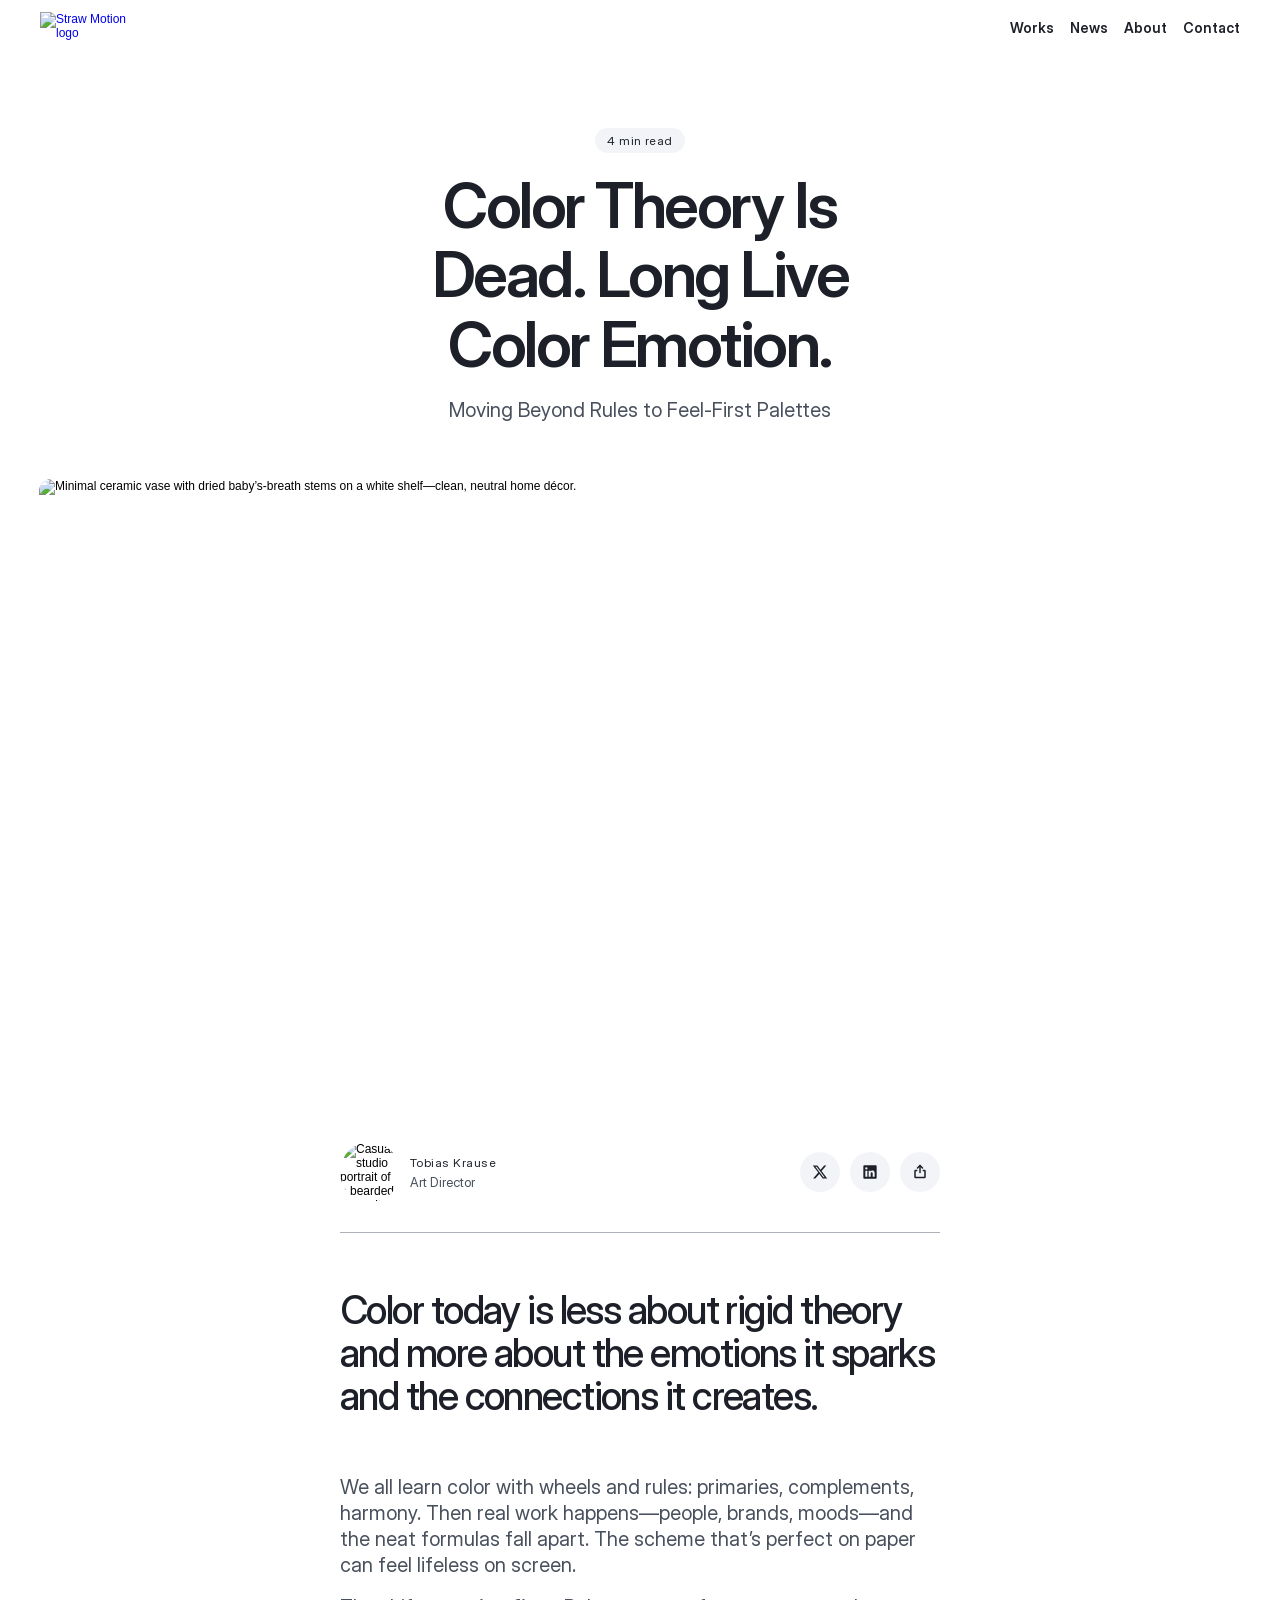
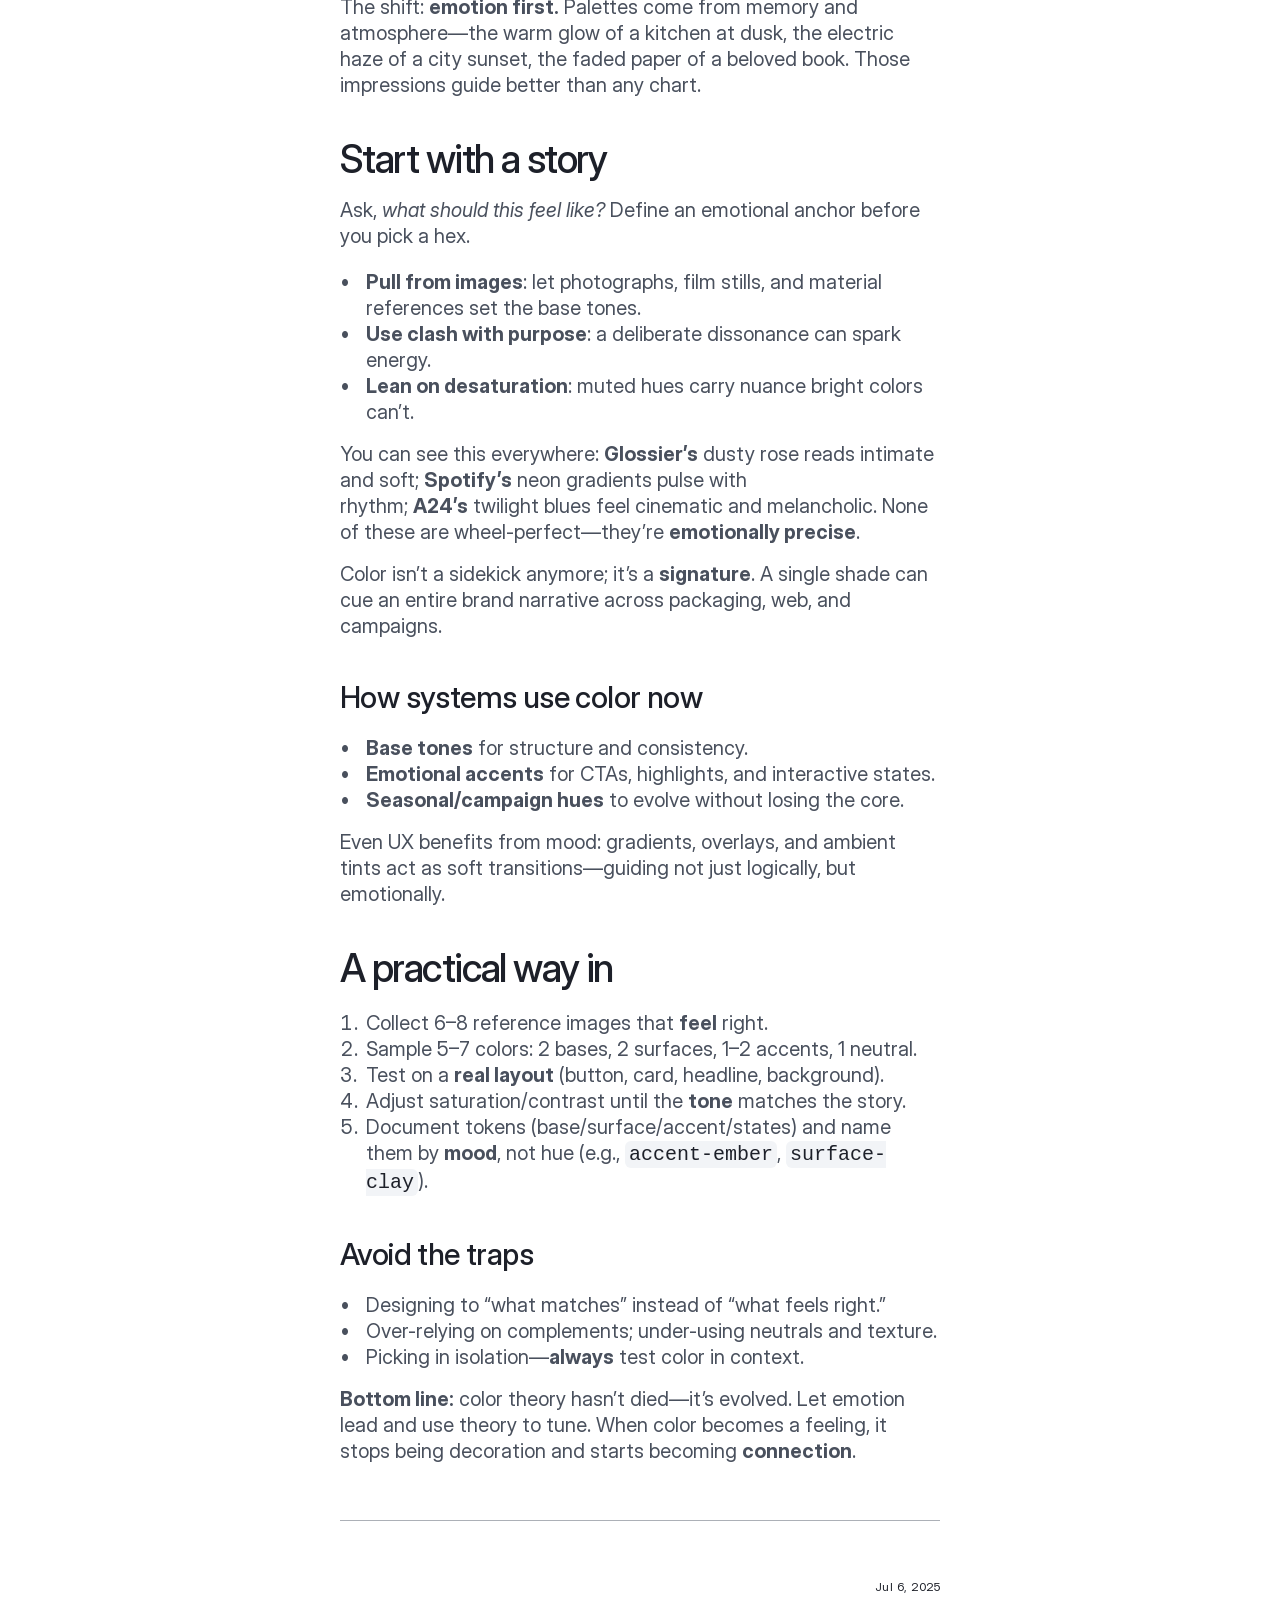
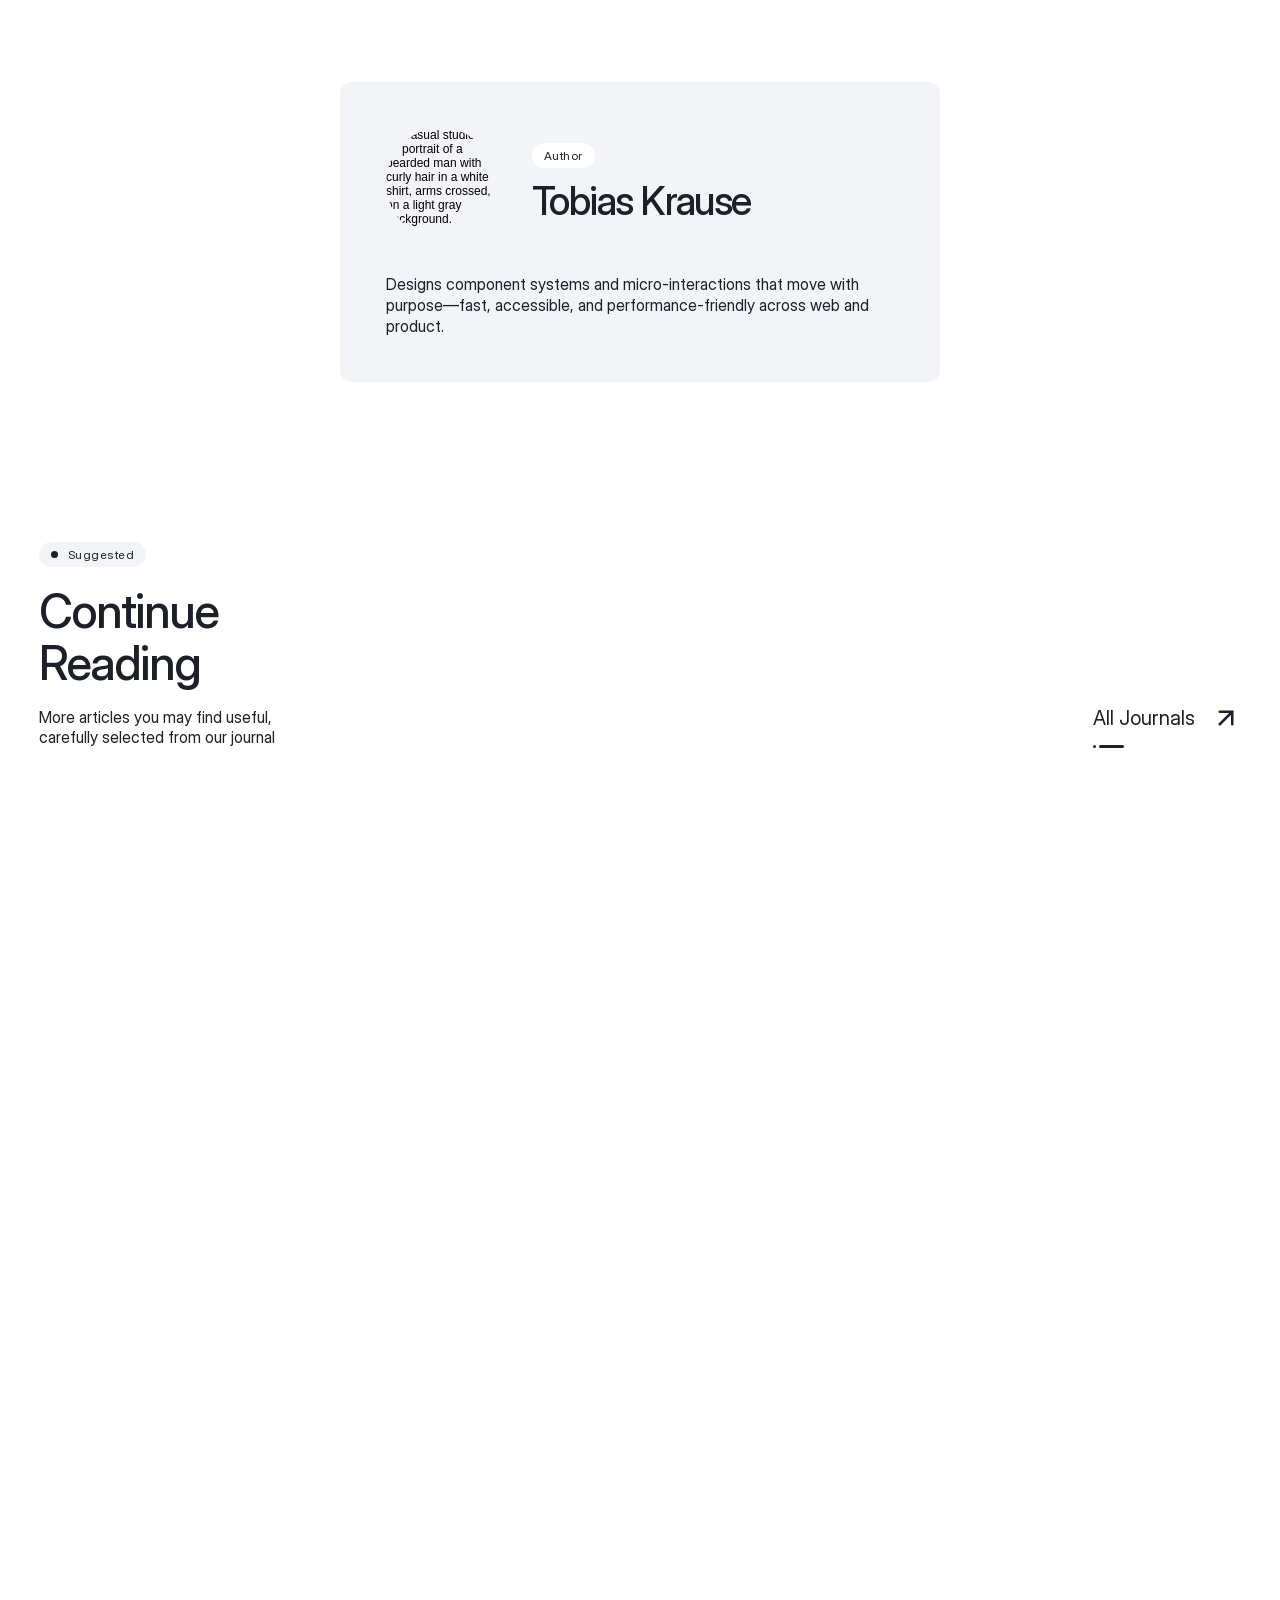
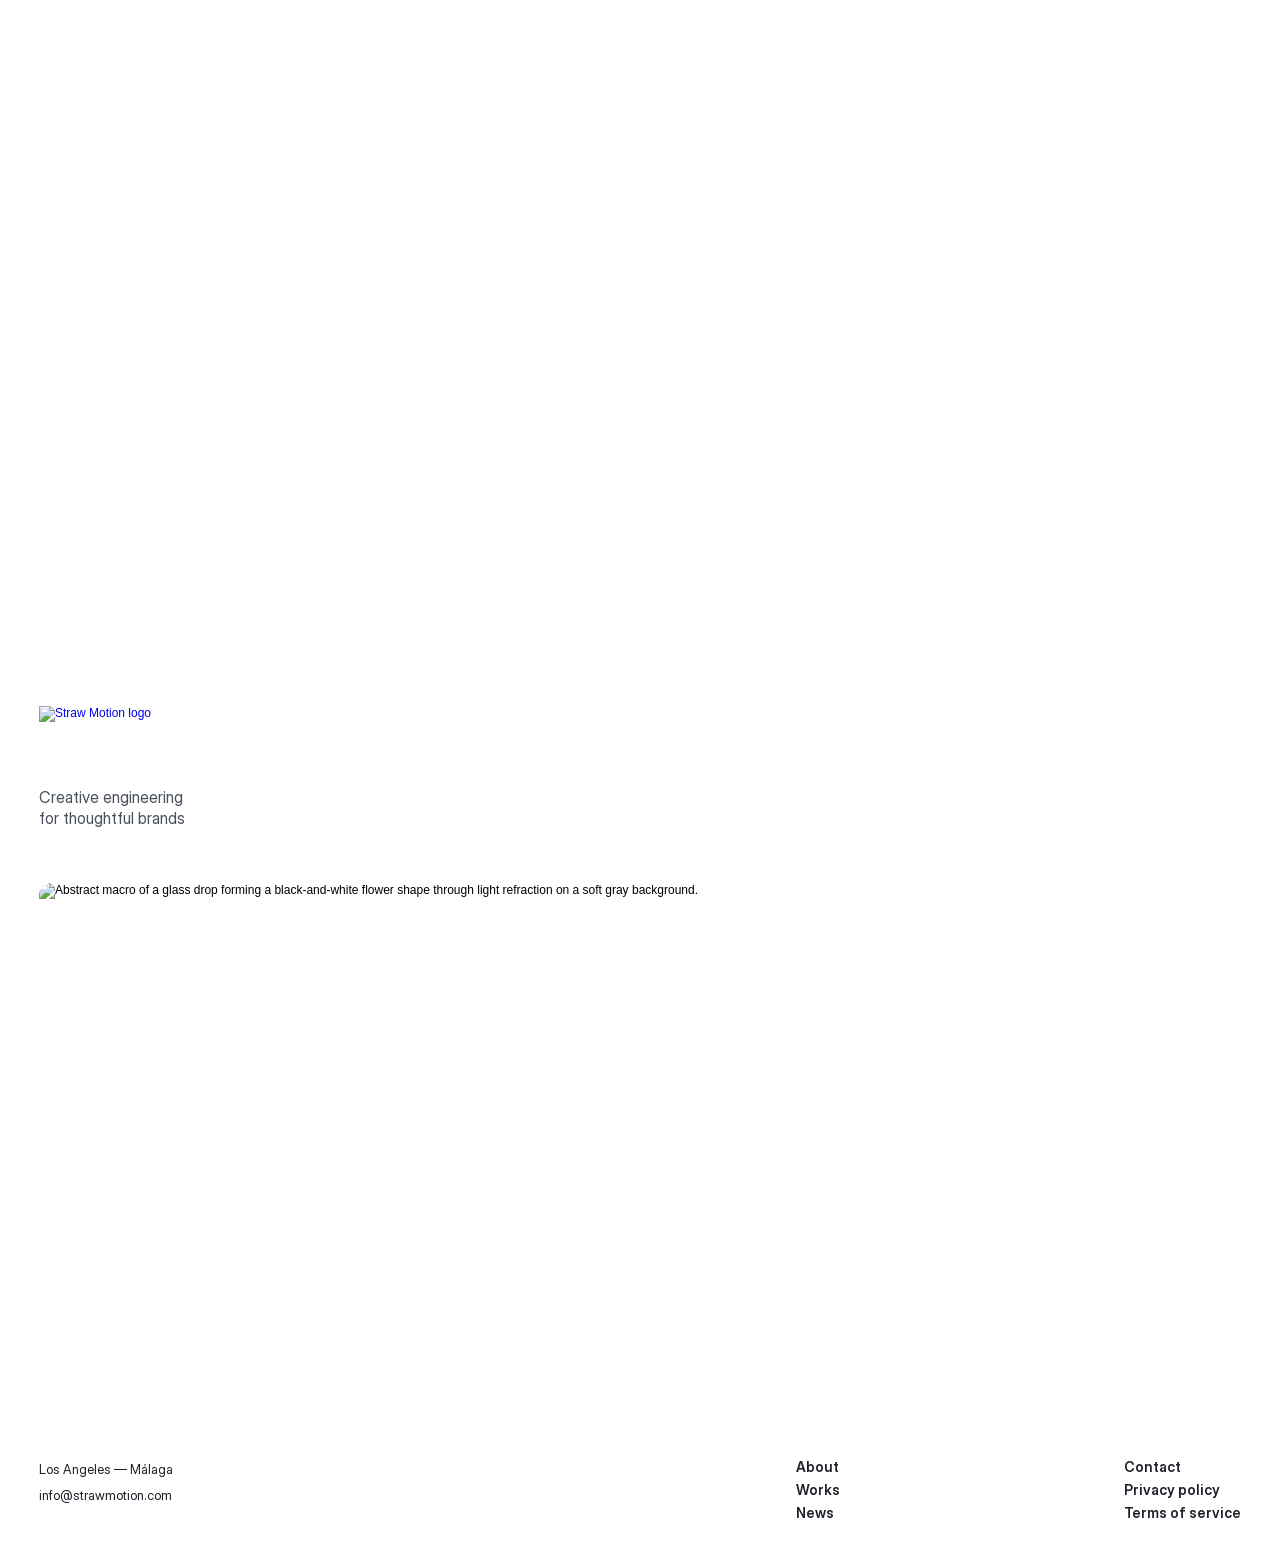
==== commit 5d12aa80: "Serve all images from CloudFront via head interceptor, remove from repo - Add property setter + Muta" ====
--- a/news/color-theory-is-dead-long-live-color-emotion/index.html
+++ b/news/color-theory-is-dead-long-live-color-emotion/index.html
@@ -2,6 +2,31 @@
 <!-- ✨ Exported with toStatic • https://tostatic.com/ -->
 <head>
 	<meta charset="utf-8">
+<script>
+(function(){
+var CF='https://d50mdzji6vh88.cloudfront.net';
+var imap={'0T6KhsyzX1usH6DnQDcGTTg.png':'gallery-fur-heart-texture.png','11KSGbIZoRSg4pjdnUoif6MKHI.svg':'ui-arrow-next.svg','1ifvkFGEiuNFPcrbWcAno6khY.png':'project-tint-grain-portrait.png','2fJL6FJ0kmtAOqak5ExQhCrpHs.svg':'contact-form-icon.svg','4TrFfFUr1oEi9cDQ39tzTfONBps.png':'gallery-chrome-cube.png','6tTbkXggWgQCAJ4DO2QEdXXmgM.svg':'ui-arrow-back.svg','BYnT4JXRNyYM5TpCPWatykOdXIw.png':'news-color-theory-vase.png','C1XrefkZs3oleqAfwQpG5KNdSp4.png':'bg-container-01.png','CEGcUiQ1P1xLmeCiqGMpRJXVyf4.png':'about-icon-01.png','CT2LDoAyk7L4ZdPnhd1Ol3W3dM.png':'gallery-serum-jars.png','DhFEb3IvXG3A5fMMXAF23SMh7BE.png':'bg-container-02.png','EJCR8AHI2OD13jl8E1jrEh9Jbbo.png':'portrait-woman-white-shirt.png','Ea6ye7BRIaekx7KudUZyTgc0rZA.png':'portrait-man-bearded-curly.png','FMjS56WUR0kovYl3IXkLYfqFQ.png':'gallery-steel-chair.png','GfCEUTGu8rR3tFSeUtKCQKhj30o.png':'portrait-woman-pink-hair-star.png','LJl21TiBDoostkH8l0rQfa9BmJU.png':'project-waterline-plant.png','LMX3SCXUZNMEG8GZYqTXEr5To4.png':'project-quiet-herbarium-dandelion.png','LNZ9mWHcam6iqJkXYU6mxENnzw8.png':'gallery-beige-tote-bag.png','LUime8Pzfj49n6YxrQ73z0iauC0.png':'portrait-man-striped-sweater.png','Njesde3H8PS7LKfFaJYuFVTJClQ.png':'bg-container-03.png','ODYBnGNYcs0poVBz1IitowCnYg.png':'portrait-man-wavy-hair.png','RSNR8XEhMIMg4ltgoPzlaVSnxk.svg':'brand-waterline-logo.svg','TmJp1UlxaH6Q7m979H4ocTamno.png':'bg-container-04.png','TrBWGDkkXNh8KLvNUmH2sVOo.png':'gallery-glass-drop-flower.png','VkO7EwaitPpCOoDwjp0xWq30cw.png':'about-bg.png','WIlS7xt6J0TAq0x7MAzjJxmqy4.png':'about-icon-02.png','Ww2EkowT5L9ffLHFKu8TQ3QUViA.png':'portrait-woman-apron.png','X7V4DmT6vfco5nabUpfa4ScKCF4.png':'gallery-glitter-resin-bubbles.png','XRwWzrqe3A5YUriZHd05Abbg.svg':'brand-strawmotion-logo-wide.svg','YFJF9dEI7kkLKN0344KKDVkj9Nw.png':'portrait-woman-pink-glasses.png','YTKFEa5uVW4gQaMe2Jd6AfnoeMY.png':'ui-icon-01.png','ZgY7TeQquLSt24EKVlo0py7x7k.png':'og-image-default.png','a1R65CypyzB7ftf0cgO87wDLw.png':'gallery-glass-cube-liquid.png','bUYISt4Sq2NJmFUAuFX0NrH4U.png':'portrait-woman-freckles-star.png','cRP35vVkPxwl9dgglfdoOxbkHk.png':'gallery-iridescent-bubbles.png','cUCXwQyAmbfpxDNLjJBOMsnjGjw.png':'portrait-man-knit-sweater.png','dUknZBLhTE3zvbRRxWAOXwoumMw.png':'project-porcelain-signal-cleanser.png','f2ueQVbgyXvAyqv1FCcTsfj3w.png':'about-portrait-brunette.png','kJxTJqHRuKgzY0A7Y5UwUntaU.png':'gallery-friends-freckles-makeup.png','kZoshH6Nl99KxsGDB3BsSq3Clkg.svg':'brand-strawmotion-logo.svg','p4aDJ7VQbXQFoHkSNAnCHtHxH8.png':'gallery-effervescent-bubbles.png','pbJywW3xxOApuPVYMsb5txA988A.png':'ui-icon-02.png','qi7r33gfQ74EMNiOxaKeTeeE.png':'about-product-black-bottle-splash.png','uLjPAY101USFByEIgJnIumFXk.png':'project-biphase-bloom-serum.png','vIsHz4Fs32cgrnojrfYbxBMmU.png':'project-mass-measure-lattice.png','zPIpcv6oKzQAHaBM8Rgo6iVvX8.png':'portrait-woman-blonde-crossed-arms.png','zg2l1q3iyXiNMO2pApPOzJgyZAE.png':'gallery-woman-film-strip.png','zgHb0OyId7kdxJCv7WwCEWI.png':'bg-container-05.png'};
+var vmap={'1b234a9d-363b-4c17-9504-fd0981d5784b':'home-reel-01.mp4','1eb1a294-a817-45ab-ba4b-99a715b49847':'home-reel-02.mp4','2437f125-6100-4a91-be6c-f95f8a052f45':'home-reel-03.mp4','c9411a5d-0197-493b-bff3-21e3beb667a6':'project-biphase-bloom-reel.mp4','fe888f29-960b-4fa1-9071-d330430cc71c':'home-reel-04.mp4','2d43c7fe-911a-421f-ad91-f97992b9af3f':'about-hero-reel.mp4'};
+function rw(u){if(!u||typeof u!=='string')return u;var m=u.match(/framerusercontent\.com\/images\/([A-Za-z0-9_-]+\.(png|svg|jpg|jpeg|webp))/);if(m&&imap[m[1]])return CF+'/images/'+imap[m[1]];var v=u.match(/cdn\.midjourney\.com\/video\/([0-9a-f-]{36})\//);if(v&&vmap[v[1]])return CF+'/videos/'+vmap[v[1]];return u;}
+function rwSet(v){if(!v||typeof v!=='string')return v;return v.replace(/https?:\/\/framerusercontent\.com\/images\/([A-Za-z0-9_-]+\.(png|svg|jpg|jpeg|webp))[^\s,]*/g,function(_,f){return imap[f]?CF+'/images/'+imap[f]:_;});}
+var d=Object.getOwnPropertyDescriptor;
+var isd=d(HTMLImageElement.prototype,'src');
+Object.defineProperty(HTMLImageElement.prototype,'src',{get:isd.get,set:function(v){isd.set.call(this,rw(v));},configurable:true});
+var issd=d(HTMLImageElement.prototype,'srcset');
+if(issd&&issd.set)Object.defineProperty(HTMLImageElement.prototype,'srcset',{get:issd.get,set:function(v){issd.set.call(this,rwSet(v));},configurable:true});
+var msd=d(HTMLMediaElement.prototype,'src');
+Object.defineProperty(HTMLMediaElement.prototype,'src',{get:msd.get,set:function(v){msd.set.call(this,rw(v));},configurable:true});
+var vpd=d(HTMLVideoElement.prototype,'poster');
+if(vpd&&vpd.set)Object.defineProperty(HTMLVideoElement.prototype,'poster',{get:vpd.get,set:function(v){vpd.set.call(this,rw(v));},configurable:true});
+var sa=Element.prototype.setAttribute;
+Element.prototype.setAttribute=function(n,v){if((n==='src'||n==='poster')&&(this instanceof HTMLImageElement||this instanceof HTMLVideoElement||this instanceof HTMLMediaElement))sa.call(this,n,rw(v));else if(n==='srcset'&&this instanceof HTMLImageElement)sa.call(this,n,rwSet(v));else sa.call(this,n,v);};
+function sweep(){document.querySelectorAll('img').forEach(function(img){var s=img.getAttribute('src');if(s&&s.indexOf('framerusercontent.com')>=0){img.setAttribute('src',rw(s));}var ss=img.getAttribute('srcset');if(ss&&ss.indexOf('framerusercontent.com')>=0){img.setAttribute('srcset',rwSet(ss));}});document.querySelectorAll('video').forEach(function(v){var s=v.getAttribute('src');if(s&&s.indexOf('cdn.midjourney.com')>=0){v.setAttribute('src',rw(s));}var p=v.getAttribute('poster');if(p&&p.indexOf('framerusercontent.com')>=0){v.setAttribute('poster',rw(p));}});}
+var mo=new MutationObserver(function(muts){for(var i=0;i<muts.length;i++){var m=muts[i];if(m.type==='attributes'){var t=m.target,a=m.attributeName;if(a==='srcset'&&t.tagName==='IMG'){var ss=t.getAttribute('srcset');if(ss&&ss.indexOf('framerusercontent.com')>=0)t.setAttribute('srcset',rwSet(ss));}if(a==='src'){if(t.tagName==='IMG'){var sr=t.getAttribute('src');if(sr&&sr.indexOf('framerusercontent.com')>=0)t.setAttribute('src',rw(sr));}if(t.tagName==='VIDEO'){var vs=t.getAttribute('src');if(vs&&vs.indexOf('cdn.midjourney.com')>=0)t.setAttribute('src',rw(vs));}}if(a==='poster'&&t.tagName==='VIDEO'){var pp=t.getAttribute('poster');if(pp&&pp.indexOf('framerusercontent.com')>=0)t.setAttribute('poster',rw(pp));}}if(m.type==='childList'){m.addedNodes.forEach(function(node){if(node.nodeType===1)sweep();});}}});
+if(document.documentElement)mo.observe(document.documentElement,{attributes:true,attributeFilter:['src','srcset','poster'],childList:true,subtree:true});
+sweep();setTimeout(sweep,500);setTimeout(sweep,1500);setTimeout(sweep,3000);setTimeout(sweep,5000);
+setTimeout(function(){mo.disconnect();},15000);
+})();
+</script>
 	
 	
 	<script>try{if(localStorage.get("__framer_force_showing_editorbar_since")){const n=document.createElement("link");n.rel = "modulepreload";n.href="https://framer.com/edit/init.mjs";document.head.appendChild(n)}}catch(e){}</script>
@@ -20,12 +45,12 @@
     <meta property="og:type" content="website">
     <meta property="og:title" content="Color Theory Is Dead. Long Live Color Emotion.">
     <meta property="og:description" content="Why today’s best designers choose color like cinematographers—not scientists.">
-    <meta property="og:image" content="/assets/images/BYnT4JXRNyYM5TpCPWatykOdXIw.png">
+    <meta property="og:image" content="https://d50mdzji6vh88.cloudfront.net/images/news-color-theory-vase.png">
     <!-- Twitter -->
     <meta name="twitter:card" content="summary_large_image">
     <meta name="twitter:title" content="Color Theory Is Dead. Long Live Color Emotion.">
     <meta name="twitter:description" content="Why today’s best designers choose color like cinematographers—not scientists.">
-    <meta name="twitter:image" content="/assets/images/BYnT4JXRNyYM5TpCPWatykOdXIw.png">
+    <meta name="twitter:image" content="https://d50mdzji6vh88.cloudfront.net/images/news-color-theory-vase.png">
 	
 	<style data-framer-font-css="">/* cyrillic-ext */
 @font-face {
@@ -158,7 +183,7 @@
     "headline": "Color Theory Is Dead. Long Live Color Emotion.",
     "description": "Why today's best designers choose color like cinematographers—not scientists.",
     "url": "https://strawmotion.com/news/color-theory-is-dead-long-live-color-emotion",
-    "image": "/assets/images/BYnT4JXRNyYM5TpCPWatykOdXIw.png",
+    "image": "https://d50mdzji6vh88.cloudfront.net/images/news-color-theory-vase.png",
     "publisher": { "@type": "Organization", "name": "Straw Motion", "url": "https://strawmotion.com" }
   }
   </script>
@@ -169,7 +194,7 @@
     
     <!-- End of bodyStart -->
 	
-	<div id="main" data-framer-hydrate-v2="{&quot;routeId&quot;:&quot;PUH5qUKky&quot;,&quot;localeId&quot;:&quot;default&quot;,&quot;pathVariables&quot;:{&quot;jDcueQ37T&quot;:&quot;color-theory-is-dead-long-live-color-emotion&quot;},&quot;breakpoints&quot;:[{&quot;hash&quot;:&quot;e5xmjy&quot;,&quot;mediaQuery&quot;:&quot;(min-width: 1200px)&quot;},{&quot;hash&quot;:&quot;1a4n856&quot;,&quot;mediaQuery&quot;:&quot;(min-width: 810px) and (max-width: 1199.98px)&quot;},{&quot;hash&quot;:&quot;14ur6hs&quot;,&quot;mediaQuery&quot;:&quot;(max-width: 809.98px)&quot;},{&quot;hash&quot;:&quot;dmhc3y&quot;,&quot;mediaQuery&quot;:&quot;(min-width: 1200px)&quot;},{&quot;hash&quot;:&quot;1cmdr2h&quot;,&quot;mediaQuery&quot;:&quot;(min-width: 810px) and (max-width: 1199.98px)&quot;},{&quot;hash&quot;:&quot;amqnht&quot;,&quot;mediaQuery&quot;:&quot;(max-width: 809.98px)&quot;}],&quot;collectionItemId&quot;:&quot;Phi6LmUZW&quot;}" data-framer-ssr-released-at="2026-03-23T18:24:00.948Z" data-framer-page-optimized-at="2026-03-24T19:26:20.102Z" data-framer-generated-page=""><!--$--><style data-framer-html-style="">:root body { background: var(--token-1ad0dd99-5aec-4e1d-804a-3c603649eb34, rgb(0, 0, 0)); }</style><div class="framer-0tFYw framer-dmhc3y" data-layout-template="true" style="min-height:100vh;width:auto"><div class="framer-we2hb8-container" data-framer-layout-hint-center-x="true"><div class="ssr-variant hidden-amqnht hidden-1cmdr2h"><header class="framer-2Q0fY framer-XdXeM framer-w4whw framer-urvAc framer-1a4zuki framer-v-1a4zuki" data-framer-name="Desktop" style="backdrop-filter:blur(15px);background:linear-gradient(180deg, rgba(255, 255, 255, 0.06) 0%, rgba(255, 255, 255, 0) 100%);background-color:rgba(0, 0, 0, 0);mask:linear-gradient(0deg, rgba(0,0,0,0) 0%, rgba(0, 0, 0, 0.85) 20.317778716216218%, rgba(0,0,0,1) 34.1163429054054%) add;-webkit-backdrop-filter:blur(15px);-webkit-mask:linear-gradient(0deg, rgba(0,0,0,0) 0%, rgba(0, 0, 0, 0.85) 20.317778716216218%, rgba(0,0,0,1) 34.1163429054054%) add;width:100%;will-change:transform;opacity:1;transform:none"><div class="framer-b72jle" data-framer-name="Content" style="--11tghi9:0px 40px 0px 40px"><div class="framer-cxzgah" data-framer-name="Main Container" style="--11tghi9:0px 40px 0px 40px"><!--$--><a aria-label="Logo" class="framer-1eb6dw framer-1muqcag" data-framer-name="Logo Container" href="../"><figure class="framer-7v8csb"><div style="position:absolute;border-radius:inherit;corner-shape:inherit;top:0;right:0;bottom:0;left:0" data-framer-background-image-wrapper="true"><img decoding="async" width="365" height="48" src="/assets/images/kZoshH6Nl99KxsGDB3BsSq3Clkg.svg" alt="Orchid agency logo" style="display:block;width:100%;height:100%;border-radius:inherit;corner-shape:inherit;object-position:left center;object-fit:contain"></div></figure></a><!--/$--><nav class="framer-t19rz9" data-framer-name="Desktop Links"><div class="framer-t6ibm3" style="transform:none" data-framer-component-type="RichTextContainer"><p class="framer-text framer-styles-preset-1pg3sqb" data-styles-preset="g5Ko7dr07"><!--$--><a class="framer-text framer-styles-preset-byqe14" data-styles-preset="SjSYUSFLJ" href="../works">Works</a><!--/$--></p></div><div class="framer-37dqln" style="--extracted-r6o4lv:var(--token-c71bcefb-0dff-4f5c-b804-6e877f58b297, rgb(38, 42, 54));transform:none" data-framer-component-type="RichTextContainer"><p style="--font-selector:RlI7SW50ZXJEaXNwbGF5LVNlbWlCb2xk;--framer-font-family:&quot;Inter Display&quot;, &quot;Inter Display Placeholder&quot;, sans-serif;--framer-font-size:14px;--framer-font-weight:600;--framer-line-height:1em;--framer-text-alignment:left;--framer-text-color:var(--extracted-r6o4lv, var(--token-c71bcefb-0dff-4f5c-b804-6e877f58b297, rgb(38, 42, 54)))" class="framer-text"><!--$--><a class="framer-text framer-styles-preset-byqe14" data-styles-preset="SjSYUSFLJ" href="../news">News</a><!--/$--></p></div><div class="framer-1ab4hve" style="--extracted-r6o4lv:var(--token-c71bcefb-0dff-4f5c-b804-6e877f58b297, rgb(38, 42, 54));transform:none" data-framer-component-type="RichTextContainer"><p style="--font-selector:RlI7SW50ZXJEaXNwbGF5LVNlbWlCb2xk;--framer-font-family:&quot;Inter Display&quot;, &quot;Inter Display Placeholder&quot;, sans-serif;--framer-font-size:14px;--framer-font-weight:600;--framer-line-height:1em;--framer-text-alignment:left;--framer-text-color:var(--extracted-r6o4lv, var(--token-c71bcefb-0dff-4f5c-b804-6e877f58b297, rgb(38, 42, 54)))" class="framer-text"><!--$--><a class="framer-text framer-styles-preset-byqe14" data-styles-preset="SjSYUSFLJ" href="../about">About</a><!--/$--></p></div><div class="framer-1m1xy3d" style="--extracted-r6o4lv:var(--token-c71bcefb-0dff-4f5c-b804-6e877f58b297, rgb(38, 42, 54));transform:none" data-framer-component-type="RichTextContainer"><p style="--font-selector:RlI7SW50ZXJEaXNwbGF5LVNlbWlCb2xk;--framer-font-family:&quot;Inter Display&quot;, &quot;Inter Display Placeholder&quot;, sans-serif;--framer-font-size:14px;--framer-font-weight:600;--framer-line-height:1em;--framer-text-alignment:left;--framer-text-color:var(--extracted-r6o4lv, var(--token-c71bcefb-0dff-4f5c-b804-6e877f58b297, rgb(38, 42, 54)))" class="framer-text"><!--$--><a class="framer-text framer-styles-preset-byqe14" data-styles-preset="SjSYUSFLJ" href="../contact">Contact</a><!--/$--></p></div></nav></div></div></header></div><div class="ssr-variant hidden-dmhc3y hidden-1cmdr2h"><header class="framer-2Q0fY framer-XdXeM framer-w4whw framer-urvAc framer-1a4zuki framer-v-1i6w7yt" data-framer-name="Phone - Close" style="backdrop-filter:blur(15px);background:linear-gradient(180deg, var(--token-1ad0dd99-5aec-4e1d-804a-3c603649eb34, rgb(255, 255, 255)) 0%, var(--token-1ad0dd99-5aec-4e1d-804a-3c603649eb34, rgb(255, 255, 255)) 100%);background-color:var(--token-1ad0dd99-5aec-4e1d-804a-3c603649eb34, rgb(255, 255, 255));mask:none;-webkit-backdrop-filter:blur(15px);-webkit-mask:none;width:100%;will-change:transform;opacity:1;transform:none"><div class="framer-164m6q7" data-framer-name="Mobile Background" style="background-color:var(--token-c71bcefb-0dff-4f5c-b804-6e877f58b297, rgb(38, 42, 54));opacity:0"></div><div class="framer-b72jle" data-framer-name="Content" style="--11tghi9:0px 21px 0px 21px"><div class="framer-cxzgah" data-framer-name="Main Container" style="--11tghi9:0px 21px 0px 21px"><!--$--><a aria-label="Logo" class="framer-1eb6dw framer-1muqcag" data-framer-name="Logo Container" href="../"><figure class="framer-7v8csb"><div style="position:absolute;border-radius:inherit;corner-shape:inherit;top:0;right:0;bottom:0;left:0" data-framer-background-image-wrapper="true"><img decoding="async" width="365" height="48" src="/assets/images/kZoshH6Nl99KxsGDB3BsSq3Clkg.svg" alt="Orchid agency logo" style="display:block;width:100%;height:100%;border-radius:inherit;corner-shape:inherit;object-position:left center;object-fit:contain"></div></figure></a><!--/$--><div class="framer-157bch5" data-framer-name="Mobile links" style="background-color:rgba(0, 0, 0, 0)"><div class="framer-1btckrc" data-framer-name="Mobile links wrapper" style="--11tghi9:0px 21px 0px 21px"><div class="framer-gq3sjx" data-framer-name="Space" style="background-color:var(--token-1ad0dd99-5aec-4e1d-804a-3c603649eb34, rgb(255, 255, 255));opacity:0"></div><!--$--><a class="framer-16feyxm framer-1muqcag" data-framer-name="Works" style="opacity:0" href="../works"><div class="framer-978smw" style="--extracted-r6o4lv:var(--token-c71bcefb-0dff-4f5c-b804-6e877f58b297, rgb(38, 42, 54));--framer-link-text-color:rgb(0, 153, 255);--framer-link-text-decoration:underline;transform:none" data-framer-component-type="RichTextContainer"><h1 class="framer-text framer-styles-preset-1yzpxa3" data-styles-preset="PUFNKmzCm">Works</h1></div></a><!--/$--><!--$--><a class="framer-2ohn8o framer-1muqcag" data-framer-name="Journal" style="opacity:0" href="../news"><div class="framer-gcro3g" style="--extracted-r6o4lv:var(--token-c71bcefb-0dff-4f5c-b804-6e877f58b297, rgb(38, 42, 54));--framer-link-text-color:rgb(0, 153, 255);--framer-link-text-decoration:underline;transform:none" data-framer-component-type="RichTextContainer"><h1 class="framer-text framer-styles-preset-1yzpxa3" data-styles-preset="PUFNKmzCm">News</h1></div></a><!--/$--><!--$--><a class="framer-1lpdqio framer-1muqcag" data-framer-name="About" style="opacity:0" href="../about"><div class="framer-2uaoa2" style="--extracted-r6o4lv:var(--token-c71bcefb-0dff-4f5c-b804-6e877f58b297, rgb(38, 42, 54));--framer-link-text-color:rgb(0, 153, 255);--framer-link-text-decoration:underline;transform:none" data-framer-component-type="RichTextContainer"><h1 class="framer-text framer-styles-preset-1yzpxa3" data-styles-preset="PUFNKmzCm">About</h1></div></a><!--/$--><!--$--><a class="framer-1pmb0bx framer-1muqcag" data-framer-name="Contact" style="opacity:0" href="../contact"><div class="framer-yj8ol9" style="--extracted-r6o4lv:var(--token-c71bcefb-0dff-4f5c-b804-6e877f58b297, rgb(38, 42, 54));--framer-link-text-color:rgb(0, 153, 255);--framer-link-text-decoration:underline;transform:none" data-framer-component-type="RichTextContainer"><h1 class="framer-text framer-styles-preset-1yzpxa3" data-styles-preset="PUFNKmzCm">Contact</h1></div></a><!--/$--><div class="framer-hrl2yq" data-framer-name="Background mobile" style="background-color:var(--token-1ad0dd99-5aec-4e1d-804a-3c603649eb34, rgb(255, 255, 255));border-bottom-left-radius:12px;border-bottom-right-radius:12px"></div></div></div><div class="framer-1r50mmb" data-framer-name="Mobile Hamburger" data-highlight="true" tabindex="0"><div class="framer-1i245l7"><div class="framer-o9gpt3" data-framer-name="Hamburger wrapper" style="background-color:rgba(0, 0, 0, 0);border-bottom-left-radius:0px;border-bottom-right-radius:0px;border-top-left-radius:0px;border-top-right-radius:0px"><div class="framer-1b2pjzp" style="--extracted-r6o4lv:var(--token-c71bcefb-0dff-4f5c-b804-6e877f58b297, rgb(38, 42, 54));opacity:1;transform:none" data-framer-component-type="RichTextContainer"><p style="--font-selector:RlI7SW50ZXJEaXNwbGF5LVNlbWlCb2xk;--framer-font-family:&quot;Inter Display&quot;, &quot;Inter Display Placeholder&quot;, sans-serif;--framer-font-size:14px;--framer-font-weight:600;--framer-line-height:1em;--framer-text-alignment:left;--framer-text-color:var(--extracted-r6o4lv, var(--token-c71bcefb-0dff-4f5c-b804-6e877f58b297, rgb(38, 42, 54)))" class="framer-text">Menu</p></div><div class="framer-1j26jbm" style="--extracted-r6o4lv:var(--token-c71bcefb-0dff-4f5c-b804-6e877f58b297, rgb(38, 42, 54));opacity:0;transform:translateY(-50%)" data-framer-component-type="RichTextContainer"><p style="--font-selector:RlI7SW50ZXJEaXNwbGF5LVNlbWlCb2xk;--framer-font-family:&quot;Inter Display&quot;, &quot;Inter Display Placeholder&quot;, sans-serif;--framer-font-size:14px;--framer-font-weight:600;--framer-line-height:1em;--framer-text-alignment:left;--framer-text-color:var(--extracted-r6o4lv, var(--token-c71bcefb-0dff-4f5c-b804-6e877f58b297, rgb(38, 42, 54)))" class="framer-text">Close</p></div></div></div></div></div></div></header></div><div class="ssr-variant hidden-amqnht hidden-dmhc3y"><header class="framer-2Q0fY framer-XdXeM framer-w4whw framer-urvAc framer-1a4zuki framer-v-1i6w7yt" data-framer-name="Phone - Close" style="backdrop-filter:blur(15px);background:linear-gradient(180deg, var(--token-1ad0dd99-5aec-4e1d-804a-3c603649eb34, rgb(255, 255, 255)) 0%, var(--token-1ad0dd99-5aec-4e1d-804a-3c603649eb34, rgb(255, 255, 255)) 100%);background-color:var(--token-1ad0dd99-5aec-4e1d-804a-3c603649eb34, rgb(255, 255, 255));mask:none;-webkit-backdrop-filter:blur(15px);-webkit-mask:none;width:100%;will-change:transform;opacity:1;transform:none"><div class="framer-164m6q7" data-framer-name="Mobile Background" style="background-color:var(--token-c71bcefb-0dff-4f5c-b804-6e877f58b297, rgb(38, 42, 54));opacity:0"></div><div class="framer-b72jle" data-framer-name="Content" style="--11tghi9:0px 33px 0px 33px"><div class="framer-cxzgah" data-framer-name="Main Container" style="--11tghi9:0px 33px 0px 33px"><!--$--><a aria-label="Logo" class="framer-1eb6dw framer-1muqcag" data-framer-name="Logo Container" href="../"><figure class="framer-7v8csb"><div style="position:absolute;border-radius:inherit;corner-shape:inherit;top:0;right:0;bottom:0;left:0" data-framer-background-image-wrapper="true"><img decoding="async" width="365" height="48" src="/assets/images/kZoshH6Nl99KxsGDB3BsSq3Clkg.svg" alt="Orchid agency logo" style="display:block;width:100%;height:100%;border-radius:inherit;corner-shape:inherit;object-position:left center;object-fit:contain"></div></figure></a><!--/$--><div class="framer-157bch5" data-framer-name="Mobile links" style="background-color:rgba(0, 0, 0, 0)"><div class="framer-1btckrc" data-framer-name="Mobile links wrapper" style="--11tghi9:0px 33px 0px 33px"><div class="framer-gq3sjx" data-framer-name="Space" style="background-color:var(--token-1ad0dd99-5aec-4e1d-804a-3c603649eb34, rgb(255, 255, 255));opacity:0"></div><!--$--><a class="framer-16feyxm framer-1muqcag" data-framer-name="Works" style="opacity:0" href="../works"><div class="framer-978smw" style="--extracted-r6o4lv:var(--token-c71bcefb-0dff-4f5c-b804-6e877f58b297, rgb(38, 42, 54));--framer-link-text-color:rgb(0, 153, 255);--framer-link-text-decoration:underline;transform:none" data-framer-component-type="RichTextContainer"><h1 class="framer-text framer-styles-preset-1yzpxa3" data-styles-preset="PUFNKmzCm">Works</h1></div></a><!--/$--><!--$--><a class="framer-2ohn8o framer-1muqcag" data-framer-name="Journal" style="opacity:0" href="../news"><div class="framer-gcro3g" style="--extracted-r6o4lv:var(--token-c71bcefb-0dff-4f5c-b804-6e877f58b297, rgb(38, 42, 54));--framer-link-text-color:rgb(0, 153, 255);--framer-link-text-decoration:underline;transform:none" data-framer-component-type="RichTextContainer"><h1 class="framer-text framer-styles-preset-1yzpxa3" data-styles-preset="PUFNKmzCm">News</h1></div></a><!--/$--><!--$--><a class="framer-1lpdqio framer-1muqcag" data-framer-name="About" style="opacity:0" href="../about"><div class="framer-2uaoa2" style="--extracted-r6o4lv:var(--token-c71bcefb-0dff-4f5c-b804-6e877f58b297, rgb(38, 42, 54));--framer-link-text-color:rgb(0, 153, 255);--framer-link-text-decoration:underline;transform:none" data-framer-component-type="RichTextContainer"><h1 class="framer-text framer-styles-preset-1yzpxa3" data-styles-preset="PUFNKmzCm">About</h1></div></a><!--/$--><!--$--><a class="framer-1pmb0bx framer-1muqcag" data-framer-name="Contact" style="opacity:0" href="../contact"><div class="framer-yj8ol9" style="--extracted-r6o4lv:var(--token-c71bcefb-0dff-4f5c-b804-6e877f58b297, rgb(38, 42, 54));--framer-link-text-color:rgb(0, 153, 255);--framer-link-text-decoration:underline;transform:none" data-framer-component-type="RichTextContainer"><h1 class="framer-text framer-styles-preset-1yzpxa3" data-styles-preset="PUFNKmzCm">Contact</h1></div></a><!--/$--><div class="framer-hrl2yq" data-framer-name="Background mobile" style="background-color:var(--token-1ad0dd99-5aec-4e1d-804a-3c603649eb34, rgb(255, 255, 255));border-bottom-left-radius:12px;border-bottom-right-radius:12px"></div></div></div><div class="framer-1r50mmb" data-framer-name="Mobile Hamburger" data-highlight="true" tabindex="0"><div class="framer-1i245l7"><div class="framer-o9gpt3" data-framer-name="Hamburger wrapper" style="background-color:rgba(0, 0, 0, 0);border-bottom-left-radius:0px;border-bottom-right-radius:0px;border-top-left-radius:0px;border-top-right-radius:0px"><div class="framer-1b2pjzp" style="--extracted-r6o4lv:var(--token-c71bcefb-0dff-4f5c-b804-6e877f58b297, rgb(38, 42, 54));opacity:1;transform:none" data-framer-component-type="RichTextContainer"><p style="--font-selector:RlI7SW50ZXJEaXNwbGF5LVNlbWlCb2xk;--framer-font-family:&quot;Inter Display&quot;, &quot;Inter Display Placeholder&quot;, sans-serif;--framer-font-size:14px;--framer-font-weight:600;--framer-line-height:1em;--framer-text-alignment:left;--framer-text-color:var(--extracted-r6o4lv, var(--token-c71bcefb-0dff-4f5c-b804-6e877f58b297, rgb(38, 42, 54)))" class="framer-text">Menu</p></div><div class="framer-1j26jbm" style="--extracted-r6o4lv:var(--token-c71bcefb-0dff-4f5c-b804-6e877f58b297, rgb(38, 42, 54));opacity:0;transform:translateY(-50%)" data-framer-component-type="RichTextContainer"><p style="--font-selector:RlI7SW50ZXJEaXNwbGF5LVNlbWlCb2xk;--framer-font-family:&quot;Inter Display&quot;, &quot;Inter Display Placeholder&quot;, sans-serif;--framer-font-size:14px;--framer-font-weight:600;--framer-line-height:1em;--framer-text-alignment:left;--framer-text-color:var(--extracted-r6o4lv, var(--token-c71bcefb-0dff-4f5c-b804-6e877f58b297, rgb(38, 42, 54)))" class="framer-text">Close</p></div></div></div></div></div></div></header></div></div><style data-framer-html-style="">html body { background: var(--token-1ad0dd99-5aec-4e1d-804a-3c603649eb34, rgb(255, 255, 255)); }</style><div data-framer-root="" class="framer-BQdHK framer-bBhV1 framer-fBIEY framer-kvotH framer-Sc2c6 framer-6n6Rh framer-ZNJH9 framer-qMHn7 framer-w4whw framer-N3XQL framer-KsR0z framer-RV6VM framer-I5VM8 framer-e5xmjy" style="min-height:100vh;width:auto;display:contents"><div class="framer-fwn8vg-container" data-framer-name="Lenis Smooth Scroll" name="Lenis Smooth Scroll"><!--$--><link href="https://unpkg.com/lenis@1.3.8/dist/lenis.css" rel="stylesheet"><!--/$--></div><article class="framer-17m4dl" data-framer-appear-id="17m4dl" data-framer-name="Main Container" style="opacity:0.001;transform:translateY(30px)"><section class="framer-1k3o2nn" data-framer-name="Hero"><div class="framer-kla5d5" data-framer-name="Header"><div class="ssr-variant hidden-1a4n856 hidden-14ur6hs"><div class="framer-8t7zr0-container" style="will-change:transform;opacity:1;transform:none"><div class="framer-TJ8BK framer-urvAc framer-qMHn7 framer-w488rk framer-v-zd71i0" data-framer-name="Center" style="max-width:100%;width:100%"><div class="framer-1ut7qdr-container"><div class="framer-icvuy framer-I5VM8 framer-1w6m92p framer-v-1w6m92p" data-framer-name="Default" style="background-color:var(--token-528dd29a-32f1-424c-af28-c4b6edb3c057, rgb(245, 245, 245));border-bottom-left-radius:100px;border-bottom-right-radius:100px;border-top-left-radius:100px;border-top-right-radius:100px"><div class="framer-1ivlknb" style="--framer-link-text-color:rgb(0, 153, 255);--framer-link-text-decoration:underline;transform:none" data-framer-component-type="RichTextContainer"><p class="framer-text framer-styles-preset-1svlbzc" data-styles-preset="OHfjKeNin">4 min read</p></div></div></div><div class="framer-7bmuog" data-framer-name="Titles"><div class="framer-16q6jgx" style="--framer-link-text-color:rgb(0, 153, 255);--framer-link-text-decoration:underline;transform:none" data-framer-component-type="RichTextContainer"><h1 class="framer-text framer-styles-preset-1yzpxa3" data-styles-preset="PUFNKmzCm" style="--framer-text-alignment:center">Color Theory Is Dead. Long Live Color Emotion.</h1></div><div class="framer-1vr2602" style="--framer-link-text-color:rgb(0, 153, 255);--framer-link-text-decoration:underline;transform:none" data-framer-component-type="RichTextContainer"><p class="framer-text framer-styles-preset-1s336zt" data-styles-preset="Rsp3hnCVp" style="--framer-text-alignment:center">Moving Beyond Rules to Feel-First Palettes</p></div></div></div></div></div><div class="ssr-variant hidden-14ur6hs hidden-e5xmjy"><div class="framer-8t7zr0-container" style="opacity:1;transform:none"><div class="framer-TJ8BK framer-urvAc framer-qMHn7 framer-w488rk framer-v-zd71i0" data-framer-name="Center" style="max-width:100%;width:100%"><div class="framer-1ut7qdr-container"><div class="framer-icvuy framer-I5VM8 framer-1w6m92p framer-v-1w6m92p" data-framer-name="Default" style="background-color:var(--token-528dd29a-32f1-424c-af28-c4b6edb3c057, rgb(245, 245, 245));border-bottom-left-radius:100px;border-bottom-right-radius:100px;border-top-left-radius:100px;border-top-right-radius:100px"><div class="framer-1ivlknb" style="--framer-link-text-color:rgb(0, 153, 255);--framer-link-text-decoration:underline;transform:none" data-framer-component-type="RichTextContainer"><p class="framer-text framer-styles-preset-1svlbzc" data-styles-preset="OHfjKeNin">4 min read</p></div></div></div><div class="framer-7bmuog" data-framer-name="Titles"><div class="framer-16q6jgx" style="--framer-link-text-color:rgb(0, 153, 255);--framer-link-text-decoration:underline;transform:none" data-framer-component-type="RichTextContainer"><h1 class="framer-text framer-styles-preset-1yzpxa3" data-styles-preset="PUFNKmzCm" style="--framer-text-alignment:center">Color Theory Is Dead. Long Live Color Emotion.</h1></div><div class="framer-1vr2602" style="--framer-link-text-color:rgb(0, 153, 255);--framer-link-text-decoration:underline;transform:none" data-framer-component-type="RichTextContainer"><p class="framer-text framer-styles-preset-1s336zt" data-styles-preset="Rsp3hnCVp" style="--framer-text-alignment:center">Moving Beyond Rules to Feel-First Palettes</p></div></div></div></div></div><div class="ssr-variant hidden-1a4n856 hidden-e5xmjy"><div class="framer-8t7zr0-container" style="opacity:1;transform:none"><div class="framer-TJ8BK framer-urvAc framer-qMHn7 framer-w488rk framer-v-zd71i0" data-framer-name="Center" style="max-width:100%;width:100%"><div class="framer-1ut7qdr-container"><div class="framer-icvuy framer-I5VM8 framer-1w6m92p framer-v-1w6m92p" data-framer-name="Default" style="background-color:var(--token-528dd29a-32f1-424c-af28-c4b6edb3c057, rgb(245, 245, 245));border-bottom-left-radius:100px;border-bottom-right-radius:100px;border-top-left-radius:100px;border-top-right-radius:100px"><div class="framer-1ivlknb" style="--framer-link-text-color:rgb(0, 153, 255);--framer-link-text-decoration:underline;transform:none" data-framer-component-type="RichTextContainer"><p class="framer-text framer-styles-preset-1svlbzc" data-styles-preset="OHfjKeNin">4 min read</p></div></div></div><div class="framer-7bmuog" data-framer-name="Titles"><div class="framer-16q6jgx" style="--framer-link-text-color:rgb(0, 153, 255);--framer-link-text-decoration:underline;transform:none" data-framer-component-type="RichTextContainer"><h1 class="framer-text framer-styles-preset-1yzpxa3" data-styles-preset="PUFNKmzCm" style="--framer-text-alignment:center">Color Theory Is Dead. Long Live Color Emotion.</h1></div><div class="framer-1vr2602" style="--framer-link-text-color:rgb(0, 153, 255);--framer-link-text-decoration:underline;transform:none" data-framer-component-type="RichTextContainer"><p class="framer-text framer-styles-preset-1s336zt" data-styles-preset="Rsp3hnCVp" style="--framer-text-alignment:center">Moving Beyond Rules to Feel-First Palettes</p></div></div></div></div></div></div><div class="ssr-variant hidden-1a4n856 hidden-14ur6hs"><div class="framer-19z141e"><div style="position:absolute;border-radius:inherit;corner-shape:inherit;top:0;right:0;bottom:0;left:0" data-framer-background-image-wrapper="true"><img decoding="async" width="3200" height="4800" sizes="(min-width: 1200px) calc(min(100vw - 40px, 1520px) - 78px), (min-width: 810px) and (max-width: 1199.98px) calc(min(100vw - 40px, 1520px) - 64px), (max-width: 809.98px) calc(min(100vw - 40px, 1520px) - 40px)" srcset="/assets/images/BYnT4JXRNyYM5TpCPWatykOdXIw.png 682w,/assets/images/BYnT4JXRNyYM5TpCPWatykOdXIw.png 1365w,/assets/images/BYnT4JXRNyYM5TpCPWatykOdXIw.png 2730w,/assets/images/BYnT4JXRNyYM5TpCPWatykOdXIw.png 3200w" src="/assets/images/BYnT4JXRNyYM5TpCPWatykOdXIw.png" alt="Minimal ceramic vase with dried baby’s-breath stems on a white shelf—clean, neutral home décor." style="display:block;width:100%;height:100%;border-radius:inherit;corner-shape:inherit;object-position:54.2% 75.9%;object-fit:cover"></div></div></div><div class="ssr-variant hidden-14ur6hs hidden-e5xmjy"><div class="framer-19z141e"><div style="position:absolute;border-radius:inherit;corner-shape:inherit;top:0;right:0;bottom:0;left:0" data-framer-background-image-wrapper="true"><img decoding="async" width="3200" height="4800" sizes="(min-width: 1200px) calc(min(100vw - 40px, 1520px) - 78px), (min-width: 810px) and (max-width: 1199.98px) calc(min(100vw - 40px, 1520px) - 64px), (max-width: 809.98px) calc(min(100vw - 40px, 1520px) - 40px)" srcset="/assets/images/BYnT4JXRNyYM5TpCPWatykOdXIw.png 682w,/assets/images/BYnT4JXRNyYM5TpCPWatykOdXIw.png 1365w,/assets/images/BYnT4JXRNyYM5TpCPWatykOdXIw.png 2730w,/assets/images/BYnT4JXRNyYM5TpCPWatykOdXIw.png 3200w" src="/assets/images/BYnT4JXRNyYM5TpCPWatykOdXIw.png" alt="Minimal ceramic vase with dried baby’s-breath stems on a white shelf—clean, neutral home décor." style="display:block;width:100%;height:100%;border-radius:inherit;corner-shape:inherit;object-position:54.2% 75.9%;object-fit:cover"></div></div></div><div class="ssr-variant hidden-1a4n856 hidden-e5xmjy"><div class="framer-19z141e"><div style="position:absolute;border-radius:inherit;corner-shape:inherit;top:0;right:0;bottom:0;left:0" data-framer-background-image-wrapper="true"><img decoding="async" width="3200" height="4800" sizes="(min-width: 1200px) calc(min(100vw - 40px, 1520px) - 78px), (min-width: 810px) and (max-width: 1199.98px) calc(min(100vw - 40px, 1520px) - 64px), (max-width: 809.98px) calc(min(100vw - 40px, 1520px) - 40px)" srcset="/assets/images/BYnT4JXRNyYM5TpCPWatykOdXIw.png 682w,/assets/images/BYnT4JXRNyYM5TpCPWatykOdXIw.png 1365w,/assets/images/BYnT4JXRNyYM5TpCPWatykOdXIw.png 2730w,/assets/images/BYnT4JXRNyYM5TpCPWatykOdXIw.png 3200w" src="/assets/images/BYnT4JXRNyYM5TpCPWatykOdXIw.png" alt="Minimal ceramic vase with dried baby’s-breath stems on a white shelf—clean, neutral home décor." style="display:block;width:100%;height:100%;border-radius:inherit;corner-shape:inherit;object-position:54.2% 75.9%;object-fit:cover"></div></div></div></section><div class="framer-143pcpu" data-framer-name="Inner Container"><section class="framer-1lddp26" data-framer-name="Content Container"><div class="framer-nj07ka"><div class="framer-abgevt" data-framer-name="Top Details"><div class="ssr-variant hidden-1a4n856 hidden-14ur6hs"><div class="framer-1tt8glb-container"><div class="framer-0vJxY framer-I5VM8 framer-K6RHw framer-65mltr framer-v-65mltr" data-framer-name="Desktop"><div class="framer-ha59pv" style="border-bottom-left-radius:60px;border-bottom-right-radius:60px;border-top-left-radius:60px;border-top-right-radius:60px"><div style="position:absolute;border-radius:inherit;corner-shape:inherit;top:0;right:0;bottom:0;left:0" data-framer-background-image-wrapper="true"><img decoding="async" loading="lazy" width="2048" height="2048" sizes="(min-width: 1200px) max(60px, 110px), (min-width: 810px) and (max-width: 1199.98px) max(35px, 110px), (max-width: 809.98px) max(35px, 110px)" srcset="/assets/images/Ea6ye7BRIaekx7KudUZyTgc0rZA.png 512w,/assets/images/Ea6ye7BRIaekx7KudUZyTgc0rZA.png 1024w,/assets/images/Ea6ye7BRIaekx7KudUZyTgc0rZA.png 2048w" src="/assets/images/Ea6ye7BRIaekx7KudUZyTgc0rZA.png" alt="Casual studio portrait of a bearded man with curly hair in a white shirt, arms crossed, on a light gray background." style="display:block;width:100%;height:100%;border-radius:inherit;corner-shape:inherit;object-position:50.5% 30.2%;object-fit:cover"></div></div><div class="framer-537qdu" data-framer-name="Titles"><div class="framer-snh8qy" style="--framer-link-text-color:rgb(0, 153, 255);--framer-link-text-decoration:underline;transform:none" data-framer-component-type="RichTextContainer"><p class="framer-text framer-styles-preset-1svlbzc" data-styles-preset="OHfjKeNin">Tobias Krause</p></div><div class="framer-v79eok" style="--extracted-r6o4lv:var(--token-08867b6d-2db6-4cb8-b620-f16e46ff9a3e, rgb(59, 69, 84));--framer-link-text-color:rgb(0, 153, 255);--framer-link-text-decoration:underline;transform:none" data-framer-component-type="RichTextContainer"><p class="framer-text framer-styles-preset-8rkp6v" data-styles-preset="CVcCntfdX" style="--framer-text-color:var(--extracted-r6o4lv, var(--token-08867b6d-2db6-4cb8-b620-f16e46ff9a3e, rgb(59, 69, 84)))">Art Director</p></div></div></div></div></div><div class="ssr-variant hidden-14ur6hs hidden-e5xmjy"><div class="framer-1tt8glb-container"><div class="framer-0vJxY framer-I5VM8 framer-K6RHw framer-65mltr framer-v-zv514c" data-framer-name="Phone"><div class="framer-ha59pv" style="border-bottom-left-radius:60px;border-bottom-right-radius:60px;border-top-left-radius:60px;border-top-right-radius:60px"><div style="position:absolute;border-radius:inherit;corner-shape:inherit;top:0;right:0;bottom:0;left:0" data-framer-background-image-wrapper="true"><img decoding="async" loading="lazy" width="2048" height="2048" sizes="(min-width: 1200px) max(60px, 110px), (min-width: 810px) and (max-width: 1199.98px) max(35px, 110px), (max-width: 809.98px) max(35px, 110px)" srcset="/assets/images/Ea6ye7BRIaekx7KudUZyTgc0rZA.png 512w,/assets/images/Ea6ye7BRIaekx7KudUZyTgc0rZA.png 1024w,/assets/images/Ea6ye7BRIaekx7KudUZyTgc0rZA.png 2048w" src="/assets/images/Ea6ye7BRIaekx7KudUZyTgc0rZA.png" alt="Casual studio portrait of a bearded man with curly hair in a white shirt, arms crossed, on a light gray background." style="display:block;width:100%;height:100%;border-radius:inherit;corner-shape:inherit;object-position:50.5% 30.2%;object-fit:cover"></div></div><div class="framer-537qdu" data-framer-name="Titles"><div class="framer-snh8qy" style="--framer-link-text-color:rgb(0, 153, 255);--framer-link-text-decoration:underline;transform:none" data-framer-component-type="RichTextContainer"><p class="framer-text framer-styles-preset-1svlbzc" data-styles-preset="OHfjKeNin">Tobias Krause</p></div><div class="framer-v79eok" style="--extracted-r6o4lv:var(--token-08867b6d-2db6-4cb8-b620-f16e46ff9a3e, rgb(59, 69, 84));--framer-link-text-color:rgb(0, 153, 255);--framer-link-text-decoration:underline;transform:none" data-framer-component-type="RichTextContainer"><p class="framer-text framer-styles-preset-8rkp6v" data-styles-preset="CVcCntfdX" style="--framer-text-color:var(--extracted-r6o4lv, var(--token-08867b6d-2db6-4cb8-b620-f16e46ff9a3e, rgb(59, 69, 84)))">Art Director</p></div></div></div></div></div><div class="ssr-variant hidden-1a4n856 hidden-e5xmjy"><div class="framer-1tt8glb-container"><div class="framer-0vJxY framer-I5VM8 framer-K6RHw framer-65mltr framer-v-zv514c" data-framer-name="Phone"><div class="framer-ha59pv" style="border-bottom-left-radius:60px;border-bottom-right-radius:60px;border-top-left-radius:60px;border-top-right-radius:60px"><div style="position:absolute;border-radius:inherit;corner-shape:inherit;top:0;right:0;bottom:0;left:0" data-framer-background-image-wrapper="true"><img decoding="async" loading="lazy" width="2048" height="2048" sizes="(min-width: 1200px) max(60px, 110px), (min-width: 810px) and (max-width: 1199.98px) max(35px, 110px), (max-width: 809.98px) max(35px, 110px)" srcset="/assets/images/Ea6ye7BRIaekx7KudUZyTgc0rZA.png 512w,/assets/images/Ea6ye7BRIaekx7KudUZyTgc0rZA.png 1024w,/assets/images/Ea6ye7BRIaekx7KudUZyTgc0rZA.png 2048w" src="/assets/images/Ea6ye7BRIaekx7KudUZyTgc0rZA.png" alt="Casual studio portrait of a bearded man with curly hair in a white shirt, arms crossed, on a light gray background." style="display:block;width:100%;height:100%;border-radius:inherit;corner-shape:inherit;object-position:50.5% 30.2%;object-fit:cover"></div></div><div class="framer-537qdu" data-framer-name="Titles"><div class="framer-snh8qy" style="--framer-link-text-color:rgb(0, 153, 255);--framer-link-text-decoration:underline;transform:none" data-framer-component-type="RichTextContainer"><p class="framer-text framer-styles-preset-1svlbzc" data-styles-preset="OHfjKeNin">Tobias Krause</p></div><div class="framer-v79eok" style="--extracted-r6o4lv:var(--token-08867b6d-2db6-4cb8-b620-f16e46ff9a3e, rgb(59, 69, 84));--framer-link-text-color:rgb(0, 153, 255);--framer-link-text-decoration:underline;transform:none" data-framer-component-type="RichTextContainer"><p class="framer-text framer-styles-preset-8rkp6v" data-styles-preset="CVcCntfdX" style="--framer-text-color:var(--extracted-r6o4lv, var(--token-08867b6d-2db6-4cb8-b620-f16e46ff9a3e, rgb(59, 69, 84)))">Art Director</p></div></div></div></div></div><div class="framer-tghh3i" data-framer-name="Social Icons"><div class="framer-ac1xhy-container" data-code-component-plugin-id="84d4c1"><!--$--><button style="display:flex;align-items:center;gap:8px;padding:12px;background-color:var(--token-528dd29a-32f1-424c-af28-c4b6edb3c057, rgb(242, 244, 247));color:var(--token-c71bcefb-0dff-4f5c-b804-6e877f58b297, rgb(29, 32, 41));border:none;border-radius:32px;cursor:pointer;transition:all 0.2s ease;opacity:1;transform:translateY(0);min-width:max-content"><svg width="16" height="16" viewBox="0 0 24 24" fill="var(--token-c71bcefb-0dff-4f5c-b804-6e877f58b297, rgb(29, 32, 41))"><path d="M18.244 2.25h3.308l-7.227 8.26 8.502 11.24H16.17l-5.214-6.817L4.99 21.75H1.68l7.73-8.835L1.254 2.25H8.08l4.713 6.231zm-1.161 17.52h1.833L7.084 4.126H5.117z"></path></svg></button><!--/$--></div><div class="framer-1qflwyl-container" data-code-component-plugin-id="84d4c1"><!--$--><button style="display:flex;align-items:center;gap:8px;padding:12px;background-color:var(--token-528dd29a-32f1-424c-af28-c4b6edb3c057, rgb(242, 244, 247));color:var(--token-c71bcefb-0dff-4f5c-b804-6e877f58b297, rgb(29, 32, 41));border:none;border-radius:32px;cursor:pointer;transition:all 0.2s ease;opacity:1;transform:translateY(0);min-width:max-content"><svg width="16" height="16" viewBox="0 0 24 24" fill="var(--token-c71bcefb-0dff-4f5c-b804-6e877f58b297, rgb(29, 32, 41))"><path d="M20.5 2h-17A1.5 1.5 0 002 3.5v17A1.5 1.5 0 003.5 22h17a1.5 1.5 0 001.5-1.5v-17A1.5 1.5 0 0020.5 2zM8 19H5v-9h3zM6.5 8.25A1.75 1.75 0 118.3 6.5a1.78 1.78 0 01-1.8 1.75zM19 19h-3v-4.74c0-1.42-.6-1.93-1.38-1.93A1.74 1.74 0 0013 14.19a.66.66 0 000 .14V19h-3v-9h2.9v1.3a3.11 3.11 0 012.7-1.4c1.55 0 3.36.86 3.36 3.66z"></path></svg></button><!--/$--></div><div class="framer-1uuvifl-container" data-code-component-plugin-id="84d4c1"><!--$--><button style="display:flex;align-items:center;gap:8px;padding:12px;background-color:var(--token-528dd29a-32f1-424c-af28-c4b6edb3c057, rgb(242, 244, 247));color:var(--token-c71bcefb-0dff-4f5c-b804-6e877f58b297, rgb(29, 32, 41));border:none;border-radius:32px;cursor:pointer;transition:all 0.2s ease;opacity:1;transform:translateY(0);min-width:max-content"><svg width="16" height="16" viewBox="0 0 256 256" fill="none"><path d="M180,104h20a8,8,0,0,1,8,8v96a8,8,0,0,1-8,8H56a8,8,0,0,1-8-8V112a8,8,0,0,1,8-8H76" fill="none" stroke="var(--token-c71bcefb-0dff-4f5c-b804-6e877f58b297, rgb(29, 32, 41))" stroke-linecap="round" stroke-linejoin="round" stroke-width="24"></path><polyline points="88 64 128 24 168 64" fill="none" stroke="var(--token-c71bcefb-0dff-4f5c-b804-6e877f58b297, rgb(29, 32, 41))" stroke-linecap="round" stroke-linejoin="round" stroke-width="24"></polyline><line x1="128" y1="24" x2="128" y2="136" fill="none" stroke="var(--token-c71bcefb-0dff-4f5c-b804-6e877f58b297, rgb(29, 32, 41))" stroke-linecap="round" stroke-linejoin="round" stroke-width="24"></line></svg></button><!--/$--></div></div></div><div class="ssr-variant hidden-1a4n856 hidden-14ur6hs"><div class="framer-119wu5l-container"><div class="framer-obmBv framer-89tg3l framer-v-89tg3l" data-framer-name="Variant 1" style="background-color:var(--token-b0855fb1-4440-4893-84c5-520cb7210ce4, rgb(90, 98, 113));height:100%;width:100%"></div></div></div><div class="ssr-variant hidden-14ur6hs hidden-e5xmjy"><div class="framer-119wu5l-container"><div class="framer-obmBv framer-89tg3l framer-v-89tg3l" data-framer-name="Variant 1" style="background-color:var(--token-b0855fb1-4440-4893-84c5-520cb7210ce4, rgb(90, 98, 113));height:100%;width:100%"></div></div></div><div class="ssr-variant hidden-1a4n856 hidden-e5xmjy"><div class="framer-119wu5l-container"><div class="framer-obmBv framer-89tg3l framer-v-89tg3l" data-framer-name="Variant 1" style="background-color:var(--token-b0855fb1-4440-4893-84c5-520cb7210ce4, rgb(90, 98, 113));height:100%;width:100%"></div></div></div></div><div class="framer-1aejiix" data-framer-name="Content"><div class="framer-4d69jh" style="transform:none" data-framer-component-type="RichTextContainer"><h2 class="framer-text framer-styles-preset-1kgld11" data-styles-preset="EGFWcpc3i" style="--framer-text-color:var(--token-c71bcefb-0dff-4f5c-b804-6e877f58b297, rgb(29, 32, 41))">Color today is less about rigid theory and more about the emotions it sparks and the connections it creates.</h2></div><div class="framer-a8l0ip" data-framer-name="Content" style="transform:none" data-framer-component-type="RichTextContainer"><p class="framer-text framer-styles-preset-1s336zt">We all learn color with wheels and rules: primaries, complements, harmony. Then real work happens—people, brands, moods—and the neat formulas fall apart. The scheme that’s perfect on paper can feel lifeless on screen.</p><p class="framer-text framer-styles-preset-1s336zt">The shift:&nbsp;<strong class="framer-text">emotion first.</strong>&nbsp;Palettes come from memory and atmosphere—the warm glow of a kitchen at dusk, the electric haze of a city sunset, the faded paper of a beloved book. Those impressions guide better than any chart.</p><h2 class="framer-text framer-styles-preset-1kgld11">Start with a story</h2><p class="framer-text framer-styles-preset-1s336zt">Ask,&nbsp;<em class="framer-text">what should this feel like?</em>&nbsp;Define an emotional anchor before you pick a hex.</p><ul class="framer-text"><li data-preset-tag="p" class="framer-text framer-styles-preset-1s336zt"><p class="framer-text framer-styles-preset-1s336zt"><strong class="framer-text">Pull from images</strong>: let photographs, film stills, and material references set the base tones.</p></li><li data-preset-tag="p" class="framer-text framer-styles-preset-1s336zt"><p class="framer-text framer-styles-preset-1s336zt"><strong class="framer-text">Use clash with purpose</strong>: a deliberate dissonance can spark energy.</p></li><li data-preset-tag="p" class="framer-text framer-styles-preset-1s336zt"><p class="framer-text framer-styles-preset-1s336zt"><strong class="framer-text">Lean on desaturation</strong>: muted hues carry nuance bright colors can’t.</p></li></ul><p class="framer-text framer-styles-preset-1s336zt">You can see this everywhere:&nbsp;<strong class="framer-text">Glossier’s</strong>&nbsp;dusty rose reads intimate and soft;&nbsp;<strong class="framer-text">Spotify’s</strong>&nbsp;neon gradients pulse with rhythm;&nbsp;<strong class="framer-text">A24’s</strong>&nbsp;twilight blues feel cinematic and melancholic. None of these are wheel-perfect—they’re&nbsp;<strong class="framer-text">emotionally precise</strong>.</p><p class="framer-text framer-styles-preset-1s336zt">Color isn’t a sidekick anymore; it’s a&nbsp;<strong class="framer-text">signature</strong>. A single shade can cue an entire brand narrative across packaging, web, and campaigns.</p><h3 class="framer-text framer-styles-preset-uicm65">How systems use color now</h3><ul class="framer-text"><li data-preset-tag="p" class="framer-text framer-styles-preset-1s336zt"><p class="framer-text framer-styles-preset-1s336zt"><strong class="framer-text">Base tones</strong>&nbsp;for structure and consistency.</p></li><li data-preset-tag="p" class="framer-text framer-styles-preset-1s336zt"><p class="framer-text framer-styles-preset-1s336zt"><strong class="framer-text">Emotional accents</strong>&nbsp;for CTAs, highlights, and interactive states.</p></li><li data-preset-tag="p" class="framer-text framer-styles-preset-1s336zt"><p class="framer-text framer-styles-preset-1s336zt"><strong class="framer-text">Seasonal/campaign hues</strong>&nbsp;to evolve without losing the core.</p></li></ul><p class="framer-text framer-styles-preset-1s336zt">Even UX benefits from mood: gradients, overlays, and ambient tints act as soft transitions—guiding not just logically, but emotionally.</p><h2 class="framer-text framer-styles-preset-1kgld11">A practical way in</h2><ol class="framer-text"><li data-preset-tag="p" class="framer-text framer-styles-preset-1s336zt"><p class="framer-text framer-styles-preset-1s336zt">Collect 6–8 reference images that&nbsp;<strong class="framer-text">feel</strong>&nbsp;right.</p></li><li data-preset-tag="p" class="framer-text framer-styles-preset-1s336zt"><p class="framer-text framer-styles-preset-1s336zt">Sample 5–7 colors: 2 bases, 2 surfaces, 1–2 accents, 1 neutral.</p></li><li data-preset-tag="p" class="framer-text framer-styles-preset-1s336zt"><p class="framer-text framer-styles-preset-1s336zt">Test on a&nbsp;<strong class="framer-text">real layout</strong>&nbsp;(button, card, headline, background).</p></li><li data-preset-tag="p" class="framer-text framer-styles-preset-1s336zt"><p class="framer-text framer-styles-preset-1s336zt">Adjust saturation/contrast until the&nbsp;<strong class="framer-text">tone</strong>&nbsp;matches the story.</p></li><li data-preset-tag="p" class="framer-text framer-styles-preset-1s336zt"><p class="framer-text framer-styles-preset-1s336zt">Document tokens (base/surface/accent/states) and name them by&nbsp;<strong class="framer-text">mood</strong>, not hue (e.g.,&nbsp;<code class="framer-text framer-styles-preset-14hz4ga">accent-ember</code>,&nbsp;<code class="framer-text framer-styles-preset-14hz4ga">surface-clay</code>).</p></li></ol><h3 class="framer-text framer-styles-preset-uicm65">Avoid the traps</h3><ul class="framer-text"><li data-preset-tag="p" class="framer-text framer-styles-preset-1s336zt"><p class="framer-text framer-styles-preset-1s336zt">Designing to “what matches” instead of “what feels right.”</p></li><li data-preset-tag="p" class="framer-text framer-styles-preset-1s336zt"><p class="framer-text framer-styles-preset-1s336zt">Over-relying on complements; under-using neutrals and texture.</p></li><li data-preset-tag="p" class="framer-text framer-styles-preset-1s336zt"><p class="framer-text framer-styles-preset-1s336zt">Picking in isolation—<strong class="framer-text">always</strong>&nbsp;test color in context.</p></li></ul><p class="framer-text framer-styles-preset-1s336zt"><strong class="framer-text">Bottom line:</strong>&nbsp;color theory hasn’t died—it’s evolved. Let emotion lead and use theory to tune. When color becomes a feeling, it stops being decoration and starts becoming&nbsp;<strong class="framer-text">connection</strong>.</p></div><div class="ssr-variant hidden-1a4n856 hidden-14ur6hs"><div class="framer-1dhd9ic-container"><div class="framer-obmBv framer-89tg3l framer-v-89tg3l" data-framer-name="Variant 1" style="background-color:var(--token-b0855fb1-4440-4893-84c5-520cb7210ce4, rgb(90, 98, 113));height:100%;width:100%"></div></div></div><div class="ssr-variant hidden-14ur6hs hidden-e5xmjy"><div class="framer-1dhd9ic-container"><div class="framer-obmBv framer-89tg3l framer-v-89tg3l" data-framer-name="Variant 1" style="background-color:var(--token-b0855fb1-4440-4893-84c5-520cb7210ce4, rgb(90, 98, 113));height:100%;width:100%"></div></div></div><div class="ssr-variant hidden-1a4n856 hidden-e5xmjy"><div class="framer-1dhd9ic-container"><div class="framer-obmBv framer-89tg3l framer-v-89tg3l" data-framer-name="Variant 1" style="background-color:var(--token-b0855fb1-4440-4893-84c5-520cb7210ce4, rgb(90, 98, 113));height:100%;width:100%"></div></div></div><div class="framer-1h1ljbr"><div class="framer-1avdsaj" style="transform:none" data-framer-component-type="RichTextContainer"><p class="framer-text framer-styles-preset-1svlbzc" data-styles-preset="OHfjKeNin">Jul 6, 2025</p></div></div><div class="ssr-variant hidden-1a4n856 hidden-14ur6hs"><div class="framer-1mppxpw-container" style="will-change:transform;opacity:1;transform:translateY(30px)"><div class="framer-ct4ez framer-bBhV1 framer-PIicX framer-u9s86 framer-v-u9s86" data-framer-name="Desktop" style="background-color:var(--token-528dd29a-32f1-424c-af28-c4b6edb3c057, rgb(242, 244, 247));width:100%;border-bottom-left-radius:12px;border-bottom-right-radius:12px;border-top-left-radius:12px;border-top-right-radius:12px"><div class="framer-13i41p6" data-framer-name="Details"><div class="framer-19qb5sn"><div class="framer-89fz85"><div class="framer-dq9ozt" style="border-bottom-left-radius:100px;border-bottom-right-radius:100px;border-top-left-radius:100px;border-top-right-radius:100px"><div style="position:absolute;border-radius:inherit;corner-shape:inherit;top:0;right:0;bottom:0;left:0" data-framer-background-image-wrapper="true"><img decoding="async" loading="lazy" width="2048" height="2048" sizes="(min-width: 1200px) max(60px, 110px), (min-width: 810px) and (max-width: 1199.98px) max(35px, 110px), (max-width: 809.98px) max(35px, 110px)" srcset="/assets/images/Ea6ye7BRIaekx7KudUZyTgc0rZA.png 512w,/assets/images/Ea6ye7BRIaekx7KudUZyTgc0rZA.png 1024w,/assets/images/Ea6ye7BRIaekx7KudUZyTgc0rZA.png 2048w" src="/assets/images/Ea6ye7BRIaekx7KudUZyTgc0rZA.png" alt="Casual studio portrait of a bearded man with curly hair in a white shirt, arms crossed, on a light gray background." style="display:block;width:100%;height:100%;border-radius:inherit;corner-shape:inherit;object-position:50.5% 30.2%;object-fit:cover"></div></div></div><div class="framer-1n49y3t" data-framer-name="Titles"><div class="framer-j8fn7g-container"><div class="framer-icvuy framer-I5VM8 framer-1w6m92p framer-v-124fqi6" data-framer-name="White" style="background-color:var(--token-1ad0dd99-5aec-4e1d-804a-3c603649eb34, rgb(255, 255, 255));border-bottom-left-radius:100px;border-bottom-right-radius:100px;border-top-left-radius:100px;border-top-right-radius:100px"><div class="framer-1ivlknb" style="--framer-link-text-color:rgb(0, 153, 255);--framer-link-text-decoration:underline;transform:none" data-framer-component-type="RichTextContainer"><p class="framer-text framer-styles-preset-1svlbzc" data-styles-preset="OHfjKeNin">Author</p></div></div></div><div class="framer-jp06z8" style="--framer-link-text-color:rgb(0, 153, 255);--framer-link-text-decoration:underline;transform:none" data-framer-component-type="RichTextContainer"><h2 class="framer-text framer-styles-preset-1kgld11" data-styles-preset="EGFWcpc3i">Tobias Krause</h2></div></div></div><div class="framer-1iadqxk" data-framer-name="Header"><div class="framer-86djjr" style="--framer-link-text-color:rgb(0, 153, 255);--framer-link-text-decoration:underline;transform:none" data-framer-component-type="RichTextContainer"><p class="framer-text framer-styles-preset-1ddybg" data-styles-preset="kPeUpJWOD" style="--framer-text-alignment:left">Designs component systems and micro-interactions that move with purpose—fast, accessible, and performance-friendly across web and product.</p></div></div></div></div></div></div><div class="ssr-variant hidden-14ur6hs hidden-e5xmjy"><div class="framer-1mppxpw-container" style="will-change:transform;opacity:1;transform:translateY(30px)"><div class="framer-ct4ez framer-bBhV1 framer-PIicX framer-u9s86 framer-v-u9s86" data-framer-name="Desktop" style="background-color:var(--token-528dd29a-32f1-424c-af28-c4b6edb3c057, rgb(242, 244, 247));width:100%;border-bottom-left-radius:12px;border-bottom-right-radius:12px;border-top-left-radius:12px;border-top-right-radius:12px"><div class="framer-13i41p6" data-framer-name="Details"><div class="framer-19qb5sn"><div class="framer-89fz85"><div class="framer-dq9ozt" style="border-bottom-left-radius:100px;border-bottom-right-radius:100px;border-top-left-radius:100px;border-top-right-radius:100px"><div style="position:absolute;border-radius:inherit;corner-shape:inherit;top:0;right:0;bottom:0;left:0" data-framer-background-image-wrapper="true"><img decoding="async" loading="lazy" width="2048" height="2048" sizes="(min-width: 1200px) max(60px, 110px), (min-width: 810px) and (max-width: 1199.98px) max(35px, 110px), (max-width: 809.98px) max(35px, 110px)" srcset="/assets/images/Ea6ye7BRIaekx7KudUZyTgc0rZA.png 512w,/assets/images/Ea6ye7BRIaekx7KudUZyTgc0rZA.png 1024w,/assets/images/Ea6ye7BRIaekx7KudUZyTgc0rZA.png 2048w" src="/assets/images/Ea6ye7BRIaekx7KudUZyTgc0rZA.png" alt="Casual studio portrait of a bearded man with curly hair in a white shirt, arms crossed, on a light gray background." style="display:block;width:100%;height:100%;border-radius:inherit;corner-shape:inherit;object-position:50.5% 30.2%;object-fit:cover"></div></div></div><div class="framer-1n49y3t" data-framer-name="Titles"><div class="framer-j8fn7g-container"><div class="framer-icvuy framer-I5VM8 framer-1w6m92p framer-v-124fqi6" data-framer-name="White" style="background-color:var(--token-1ad0dd99-5aec-4e1d-804a-3c603649eb34, rgb(255, 255, 255));border-bottom-left-radius:100px;border-bottom-right-radius:100px;border-top-left-radius:100px;border-top-right-radius:100px"><div class="framer-1ivlknb" style="--framer-link-text-color:rgb(0, 153, 255);--framer-link-text-decoration:underline;transform:none" data-framer-component-type="RichTextContainer"><p class="framer-text framer-styles-preset-1svlbzc" data-styles-preset="OHfjKeNin">Author</p></div></div></div><div class="framer-jp06z8" style="--framer-link-text-color:rgb(0, 153, 255);--framer-link-text-decoration:underline;transform:none" data-framer-component-type="RichTextContainer"><h2 class="framer-text framer-styles-preset-1kgld11" data-styles-preset="EGFWcpc3i">Tobias Krause</h2></div></div></div><div class="framer-1iadqxk" data-framer-name="Header"><div class="framer-86djjr" style="--framer-link-text-color:rgb(0, 153, 255);--framer-link-text-decoration:underline;transform:none" data-framer-component-type="RichTextContainer"><p class="framer-text framer-styles-preset-1ddybg" data-styles-preset="kPeUpJWOD" style="--framer-text-alignment:left">Designs component systems and micro-interactions that move with purpose—fast, accessible, and performance-friendly across web and product.</p></div></div></div></div></div></div><div class="ssr-variant hidden-1a4n856 hidden-e5xmjy"><div class="framer-1mppxpw-container" style="will-change:transform;opacity:1;transform:translateY(30px)"><div class="framer-ct4ez framer-bBhV1 framer-PIicX framer-u9s86 framer-v-it93um" data-framer-name="Phone" style="background-color:var(--token-528dd29a-32f1-424c-af28-c4b6edb3c057, rgb(242, 244, 247));width:100%;border-bottom-left-radius:12px;border-bottom-right-radius:12px;border-top-left-radius:12px;border-top-right-radius:12px"><div class="framer-13i41p6" data-framer-name="Details"><div class="framer-19qb5sn"><div class="framer-89fz85"><div class="framer-dq9ozt" style="border-bottom-left-radius:100px;border-bottom-right-radius:100px;border-top-left-radius:100px;border-top-right-radius:100px"><div style="position:absolute;border-radius:inherit;corner-shape:inherit;top:0;right:0;bottom:0;left:0" data-framer-background-image-wrapper="true"><img decoding="async" loading="lazy" width="2048" height="2048" sizes="(min-width: 1200px) max(60px, 110px), (min-width: 810px) and (max-width: 1199.98px) max(35px, 110px), (max-width: 809.98px) max(35px, 110px)" srcset="/assets/images/Ea6ye7BRIaekx7KudUZyTgc0rZA.png 512w,/assets/images/Ea6ye7BRIaekx7KudUZyTgc0rZA.png 1024w,/assets/images/Ea6ye7BRIaekx7KudUZyTgc0rZA.png 2048w" src="/assets/images/Ea6ye7BRIaekx7KudUZyTgc0rZA.png" alt="Casual studio portrait of a bearded man with curly hair in a white shirt, arms crossed, on a light gray background." style="display:block;width:100%;height:100%;border-radius:inherit;corner-shape:inherit;object-position:50.5% 30.2%;object-fit:cover"></div></div></div><div class="framer-1n49y3t" data-framer-name="Titles"><div class="framer-j8fn7g-container"><div class="framer-icvuy framer-I5VM8 framer-1w6m92p framer-v-124fqi6" data-framer-name="White" style="background-color:var(--token-1ad0dd99-5aec-4e1d-804a-3c603649eb34, rgb(255, 255, 255));border-bottom-left-radius:100px;border-bottom-right-radius:100px;border-top-left-radius:100px;border-top-right-radius:100px"><div class="framer-1ivlknb" style="--framer-link-text-color:rgb(0, 153, 255);--framer-link-text-decoration:underline;transform:none" data-framer-component-type="RichTextContainer"><p class="framer-text framer-styles-preset-1svlbzc" data-styles-preset="OHfjKeNin">Author</p></div></div></div><div class="framer-jp06z8" style="--framer-link-text-color:rgb(0, 153, 255);--framer-link-text-decoration:underline;transform:none" data-framer-component-type="RichTextContainer"><h2 class="framer-text framer-styles-preset-1kgld11" data-styles-preset="EGFWcpc3i" style="--framer-text-alignment:center">Tobias Krause</h2></div></div></div><div class="framer-1iadqxk" data-framer-name="Header"><div class="framer-86djjr" style="--framer-link-text-color:rgb(0, 153, 255);--framer-link-text-decoration:underline;transform:none" data-framer-component-type="RichTextContainer"><p class="framer-text framer-styles-preset-1ddybg" data-styles-preset="kPeUpJWOD" style="--framer-text-alignment:center">Designs component systems and micro-interactions that move with purpose—fast, accessible, and performance-friendly across web and product.</p></div></div></div></div></div></div></div></section></div><section class="framer-10w0w4t" data-framer-name="Suggested"><div class="framer-iipixb" data-framer-name="Header" style="will-change:transform;opacity:1;transform:translateY(30px)"><div class="ssr-variant hidden-1a4n856 hidden-14ur6hs"><div class="framer-8li8wy-container"><div class="framer-kW76I framer-fBIEY framer-PIicX framer-1mqiu4z framer-v-1mqiu4z" data-framer-name="Left" style="max-width:100%;width:100%"><div class="framer-tw8xzl-container"><div class="framer-icvuy framer-I5VM8 framer-1w6m92p framer-v-1w6m92p" data-framer-name="Default" style="background-color:var(--token-528dd29a-32f1-424c-af28-c4b6edb3c057, rgb(245, 245, 245));border-bottom-left-radius:100px;border-bottom-right-radius:100px;border-top-left-radius:100px;border-top-right-radius:100px"><div class="framer-1198lqz" data-framer-name="Indicator"><div class="framer-82o46f" style="background-color:var(--token-c71bcefb-0dff-4f5c-b804-6e877f58b297, rgb(38, 42, 54));border-bottom-left-radius:30px;border-bottom-right-radius:30px;border-top-left-radius:30px;border-top-right-radius:30px"></div></div><div class="framer-1ivlknb" style="--framer-link-text-color:rgb(0, 153, 255);--framer-link-text-decoration:underline;transform:none" data-framer-component-type="RichTextContainer"><p class="framer-text framer-styles-preset-1svlbzc" data-styles-preset="OHfjKeNin">Suggested</p></div></div></div><div class="framer-1xwq4dr" data-framer-name="Titles"><div class="framer-1w07wza" style="--framer-link-text-color:rgb(0, 153, 255);--framer-link-text-decoration:underline;transform:none" data-framer-component-type="RichTextContainer"><p class="framer-text framer-styles-preset-1gi5gf" data-styles-preset="JzLJm6C4Y" style="--framer-text-alignment:left">Continue Reading</p></div><div class="framer-zrmxm6" style="--framer-link-text-color:rgb(0, 153, 255);--framer-link-text-decoration:underline;transform:none" data-framer-component-type="RichTextContainer"><p class="framer-text framer-styles-preset-1ddybg" data-styles-preset="kPeUpJWOD">More articles you may find useful, carefully selected from our journal</p></div></div></div></div></div><div class="ssr-variant hidden-14ur6hs hidden-e5xmjy"><div class="framer-8li8wy-container"><div class="framer-kW76I framer-fBIEY framer-PIicX framer-1mqiu4z framer-v-1mqiu4z" data-framer-name="Left" style="max-width:100%;width:100%"><div class="framer-tw8xzl-container"><div class="framer-icvuy framer-I5VM8 framer-1w6m92p framer-v-1w6m92p" data-framer-name="Default" style="background-color:var(--token-528dd29a-32f1-424c-af28-c4b6edb3c057, rgb(245, 245, 245));border-bottom-left-radius:100px;border-bottom-right-radius:100px;border-top-left-radius:100px;border-top-right-radius:100px"><div class="framer-1198lqz" data-framer-name="Indicator"><div class="framer-82o46f" style="background-color:var(--token-c71bcefb-0dff-4f5c-b804-6e877f58b297, rgb(38, 42, 54));border-bottom-left-radius:30px;border-bottom-right-radius:30px;border-top-left-radius:30px;border-top-right-radius:30px"></div></div><div class="framer-1ivlknb" style="--framer-link-text-color:rgb(0, 153, 255);--framer-link-text-decoration:underline;transform:none" data-framer-component-type="RichTextContainer"><p class="framer-text framer-styles-preset-1svlbzc" data-styles-preset="OHfjKeNin">Suggested</p></div></div></div><div class="framer-1xwq4dr" data-framer-name="Titles"><div class="framer-1w07wza" style="--framer-link-text-color:rgb(0, 153, 255);--framer-link-text-decoration:underline;transform:none" data-framer-component-type="RichTextContainer"><p class="framer-text framer-styles-preset-1gi5gf" data-styles-preset="JzLJm6C4Y" style="--framer-text-alignment:left">Continue Reading</p></div><div class="framer-zrmxm6" style="--framer-link-text-color:rgb(0, 153, 255);--framer-link-text-decoration:underline;transform:none" data-framer-component-type="RichTextContainer"><p class="framer-text framer-styles-preset-1ddybg" data-styles-preset="kPeUpJWOD">More articles you may find useful, carefully selected from our journal</p></div></div></div></div></div><div class="ssr-variant hidden-1a4n856 hidden-e5xmjy"><div class="framer-8li8wy-container"><div class="framer-kW76I framer-fBIEY framer-PIicX framer-1mqiu4z framer-v-1mqiu4z" data-framer-name="Left" style="max-width:100%;width:100%"><div class="framer-tw8xzl-container"><div class="framer-icvuy framer-I5VM8 framer-1w6m92p framer-v-1w6m92p" data-framer-name="Default" style="background-color:var(--token-528dd29a-32f1-424c-af28-c4b6edb3c057, rgb(245, 245, 245));border-bottom-left-radius:100px;border-bottom-right-radius:100px;border-top-left-radius:100px;border-top-right-radius:100px"><div class="framer-1198lqz" data-framer-name="Indicator"><div class="framer-82o46f" style="background-color:var(--token-c71bcefb-0dff-4f5c-b804-6e877f58b297, rgb(38, 42, 54));border-bottom-left-radius:30px;border-bottom-right-radius:30px;border-top-left-radius:30px;border-top-right-radius:30px"></div></div><div class="framer-1ivlknb" style="--framer-link-text-color:rgb(0, 153, 255);--framer-link-text-decoration:underline;transform:none" data-framer-component-type="RichTextContainer"><p class="framer-text framer-styles-preset-1svlbzc" data-styles-preset="OHfjKeNin">Suggested</p></div></div></div><div class="framer-1xwq4dr" data-framer-name="Titles"><div class="framer-1w07wza" style="--framer-link-text-color:rgb(0, 153, 255);--framer-link-text-decoration:underline;transform:none" data-framer-component-type="RichTextContainer"><p class="framer-text framer-styles-preset-1gi5gf" data-styles-preset="JzLJm6C4Y" style="--framer-text-alignment:left">Continue Reading</p></div><div class="framer-zrmxm6" style="--framer-link-text-color:rgb(0, 153, 255);--framer-link-text-decoration:underline;transform:none" data-framer-component-type="RichTextContainer"><p class="framer-text framer-styles-preset-1ddybg" data-styles-preset="kPeUpJWOD">More articles you may find useful, carefully selected from our journal</p></div></div></div></div></div><!--$--><div class="ssr-variant hidden-1a4n856 hidden-14ur6hs"><div class="framer-pd4zfd-container"><!--$--><a class="framer-FxM2S framer-qMHn7 framer-1v6o3io framer-v-1v6o3io framer-rf645j" data-framer-name="Black" style="background-color:rgba(0, 0, 0, 0);border-bottom-left-radius:0px;border-bottom-right-radius:0px;border-top-left-radius:0px;border-top-right-radius:0px" href="../news"><div class="framer-1k3agnu" data-framer-name="Top"><div class="framer-1t3u5p4" style="--extracted-r6o4lv:var(--token-c71bcefb-0dff-4f5c-b804-6e877f58b297, rgb(29, 32, 41));--framer-link-text-color:rgb(0, 153, 255);--framer-link-text-decoration:underline;transform:none" data-framer-component-type="RichTextContainer"><p class="framer-text framer-styles-preset-1s336zt" data-styles-preset="Rsp3hnCVp" style="--framer-text-color:var(--extracted-r6o4lv, var(--token-c71bcefb-0dff-4f5c-b804-6e877f58b297, rgb(29, 32, 41)))">All Journals</p></div><div data-framer-name="Right Icon" class="framer-r0AVb framer-1tn5ndz" style="--43q7um:var(--token-c71bcefb-0dff-4f5c-b804-6e877f58b297, rgb(38, 42, 54));transform:none"></div></div><div class="framer-19nekbo" data-framer-name="Indicator"><div class="framer-p0u2zm" style="background-color:var(--token-c71bcefb-0dff-4f5c-b804-6e877f58b297, rgb(38, 42, 54));border-bottom-left-radius:30px;border-bottom-right-radius:30px;border-top-left-radius:30px;border-top-right-radius:30px"></div><div class="framer-1k3x5c3" style="background-color:var(--token-c71bcefb-0dff-4f5c-b804-6e877f58b297, rgb(38, 42, 54));border-bottom-left-radius:30px;border-bottom-right-radius:30px;border-top-left-radius:30px;border-top-right-radius:30px"></div></div></a><!--/$--></div></div><div class="ssr-variant hidden-14ur6hs hidden-e5xmjy"><div class="framer-pd4zfd-container"><!--$--><a class="framer-FxM2S framer-qMHn7 framer-1v6o3io framer-v-1v6o3io framer-rf645j" data-framer-name="Black" style="background-color:rgba(0, 0, 0, 0);border-bottom-left-radius:0px;border-bottom-right-radius:0px;border-top-left-radius:0px;border-top-right-radius:0px" href="../news"><div class="framer-1k3agnu" data-framer-name="Top"><div class="framer-1t3u5p4" style="--extracted-r6o4lv:var(--token-c71bcefb-0dff-4f5c-b804-6e877f58b297, rgb(29, 32, 41));--framer-link-text-color:rgb(0, 153, 255);--framer-link-text-decoration:underline;transform:none" data-framer-component-type="RichTextContainer"><p class="framer-text framer-styles-preset-1s336zt" data-styles-preset="Rsp3hnCVp" style="--framer-text-color:var(--extracted-r6o4lv, var(--token-c71bcefb-0dff-4f5c-b804-6e877f58b297, rgb(29, 32, 41)))">All Journals</p></div><div data-framer-name="Right Icon" class="framer-r0AVb framer-1tn5ndz" style="--43q7um:var(--token-c71bcefb-0dff-4f5c-b804-6e877f58b297, rgb(38, 42, 54));transform:none"></div></div><div class="framer-19nekbo" data-framer-name="Indicator"><div class="framer-p0u2zm" style="background-color:var(--token-c71bcefb-0dff-4f5c-b804-6e877f58b297, rgb(38, 42, 54));border-bottom-left-radius:30px;border-bottom-right-radius:30px;border-top-left-radius:30px;border-top-right-radius:30px"></div><div class="framer-1k3x5c3" style="background-color:var(--token-c71bcefb-0dff-4f5c-b804-6e877f58b297, rgb(38, 42, 54));border-bottom-left-radius:30px;border-bottom-right-radius:30px;border-top-left-radius:30px;border-top-right-radius:30px"></div></div></a><!--/$--></div></div><div class="ssr-variant hidden-1a4n856 hidden-e5xmjy"><div class="framer-pd4zfd-container"><!--$--><a class="framer-FxM2S framer-qMHn7 framer-1v6o3io framer-v-1v6o3io framer-rf645j" data-framer-name="Black" style="background-color:rgba(0, 0, 0, 0);border-bottom-left-radius:0px;border-bottom-right-radius:0px;border-top-left-radius:0px;border-top-right-radius:0px" href="../news"><div class="framer-1k3agnu" data-framer-name="Top"><div class="framer-1t3u5p4" style="--extracted-r6o4lv:var(--token-c71bcefb-0dff-4f5c-b804-6e877f58b297, rgb(29, 32, 41));--framer-link-text-color:rgb(0, 153, 255);--framer-link-text-decoration:underline;transform:none" data-framer-component-type="RichTextContainer"><p class="framer-text framer-styles-preset-1s336zt" data-styles-preset="Rsp3hnCVp" style="--framer-text-color:var(--extracted-r6o4lv, var(--token-c71bcefb-0dff-4f5c-b804-6e877f58b297, rgb(29, 32, 41)))">All Journals</p></div><div data-framer-name="Right Icon" class="framer-r0AVb framer-1tn5ndz" style="--43q7um:var(--token-c71bcefb-0dff-4f5c-b804-6e877f58b297, rgb(38, 42, 54));transform:none"></div></div><div class="framer-19nekbo" data-framer-name="Indicator"><div class="framer-p0u2zm" style="background-color:var(--token-c71bcefb-0dff-4f5c-b804-6e877f58b297, rgb(38, 42, 54));border-bottom-left-radius:30px;border-bottom-right-radius:30px;border-top-left-radius:30px;border-top-right-radius:30px"></div><div class="framer-1k3x5c3" style="background-color:var(--token-c71bcefb-0dff-4f5c-b804-6e877f58b297, rgb(38, 42, 54));border-bottom-left-radius:30px;border-bottom-right-radius:30px;border-top-left-radius:30px;border-top-right-radius:30px"></div></div></a><!--/$--></div></div><!--/$--></div><div class="framer-f0oucu"><!--$--><div class="ssr-variant hidden-1a4n856"><!--$--><a class="framer-fzyocs framer-12zf923" href="./the-subtle-art-of-nude-palettes-and-their-many-nuances"><div class="ssr-variant hidden-14ur6hs"><div class="framer-9zdana-container" style="will-change:transform;opacity:0;transform:translateY(30px)"><div class="framer-RFNUf framer-I5VM8 framer-kvotH framer-1aowsmy framer-v-1aowsmy" data-framer-name="Desktop" style="width:100%"><div class="framer-dbagxc" data-framer-name="Visual"><div class="framer-tczlt4" data-framer-name="Visual Container" style="border-bottom-left-radius:12px;border-bottom-right-radius:12px;border-top-left-radius:12px;border-top-right-radius:12px"><div class="framer-1vwv0ld-container" style="transform:none"><div class="framer-xhtBA framer-tqi5ob framer-v-tqi5ob" data-framer-name="Variant 1" style="height:100%;width:100%;border-bottom-left-radius:12px;border-bottom-right-radius:12px;border-top-left-radius:12px;border-top-right-radius:12px"><figure class="framer-1scysv9" style="border-bottom-left-radius:12px;border-bottom-right-radius:12px;border-top-left-radius:12px;border-top-right-radius:12px"><div style="position:absolute;border-radius:inherit;corner-shape:inherit;top:0;right:0;bottom:0;left:0" data-framer-background-image-wrapper="true"><img decoding="async" loading="lazy" width="1200" height="1200" sizes="(min-width: 1200px) max(max(max((min(100vw - 40px, 1520px) - 126px) / 3, 50px), 1px), 1px), (max-width: 809.98px) max(max(max(min(100vw - 40px, 1520px) - 40px, 50px), 1px), 1px), (min-width: 810px) and (max-width: 1199.98px) max(max(max((min(100vw - 40px, 1520px) - 74px) / 2, 50px), 1px), 1px)" srcset="/assets/images/LNZ9mWHcam6iqJkXYU6mxENnzw8.png 512w,/assets/images/LNZ9mWHcam6iqJkXYU6mxENnzw8.png 1024w,/assets/images/LNZ9mWHcam6iqJkXYU6mxENnzw8.png 1200w" src="/assets/images/LNZ9mWHcam6iqJkXYU6mxENnzw8.png" alt="Minimal beige canvas tote bag with sturdy handles and a small leather tag on a light gray studio background." style="display:block;width:100%;height:100%;border-radius:inherit;corner-shape:inherit;object-position:center;object-fit:cover"></div></figure></div></div></div><div class="framer-1fqs59o" data-framer-name="Hover View" style="backdrop-filter:blur(5px);-webkit-backdrop-filter:blur(5px);border-bottom-left-radius:12px;border-bottom-right-radius:12px;border-top-left-radius:12px;border-top-right-radius:12px;opacity:0"><div class="framer-c4gzr9" data-framer-name="Icon Container" style="background-color:var(--token-1ad0dd99-5aec-4e1d-804a-3c603649eb34, rgb(255, 255, 255));border-bottom-left-radius:100px;border-bottom-right-radius:100px;border-top-left-radius:100px;border-top-right-radius:100px"><div data-framer-name="Right Icon" class="framer-r0AVb framer-10r35v7" style="--43q7um:var(--token-c71bcefb-0dff-4f5c-b804-6e877f58b297, rgb(38, 42, 54))"></div></div></div></div><div class="framer-dqgzl2" data-framer-name="Content"><div class="framer-15rdp5v" data-framer-name="Titles"><div class="framer-1co9z5o" style="--extracted-r6o4lv:var(--token-c71bcefb-0dff-4f5c-b804-6e877f58b297, rgb(38, 42, 54));--framer-link-text-color:rgb(0, 153, 255);--framer-link-text-decoration:underline;transform:none" data-framer-component-type="RichTextContainer"><p class="framer-text framer-styles-preset-1svlbzc" data-styles-preset="OHfjKeNin" style="--framer-text-color:var(--extracted-r6o4lv, var(--token-c71bcefb-0dff-4f5c-b804-6e877f58b297, rgb(38, 42, 54)))">Jul 3, 2025</p></div><div class="framer-ru8a6a" style="--framer-link-text-color:rgb(0, 153, 255);--framer-link-text-decoration:underline;transform:none" data-framer-component-type="RichTextContainer"><p class="framer-text framer-styles-preset-uicm65" data-styles-preset="ec7vjYcRA">The subtle art of nude palettes and textures</p></div></div><div class="framer-3t3siy" data-framer-name="Indicator"><div class="framer-jbt0a0" style="background-color:var(--token-c71bcefb-0dff-4f5c-b804-6e877f58b297, rgb(38, 42, 54));border-bottom-left-radius:30px;border-bottom-right-radius:30px;border-top-left-radius:30px;border-top-right-radius:30px"></div><div class="framer-1upema5" style="background-color:var(--token-c71bcefb-0dff-4f5c-b804-6e877f58b297, rgb(38, 42, 54));border-bottom-left-radius:30px;border-bottom-right-radius:30px;border-top-left-radius:30px;border-top-right-radius:30px"></div></div></div></div></div></div><div class="ssr-variant hidden-e5xmjy"><div class="framer-9zdana-container" style="will-change:transform;opacity:0;transform:translateY(30px)"><div class="framer-RFNUf framer-I5VM8 framer-kvotH framer-1aowsmy framer-v-1aowsmy" data-framer-name="Desktop" style="width:100%"><div class="framer-dbagxc" data-framer-name="Visual"><div class="framer-tczlt4" data-framer-name="Visual Container" style="border-bottom-left-radius:12px;border-bottom-right-radius:12px;border-top-left-radius:12px;border-top-right-radius:12px"><div class="framer-1vwv0ld-container" style="transform:none"><div class="framer-xhtBA framer-tqi5ob framer-v-tqi5ob" data-framer-name="Variant 1" style="height:100%;width:100%;border-bottom-left-radius:12px;border-bottom-right-radius:12px;border-top-left-radius:12px;border-top-right-radius:12px"><figure class="framer-1scysv9" style="border-bottom-left-radius:12px;border-bottom-right-radius:12px;border-top-left-radius:12px;border-top-right-radius:12px"><div style="position:absolute;border-radius:inherit;corner-shape:inherit;top:0;right:0;bottom:0;left:0" data-framer-background-image-wrapper="true"><img decoding="async" loading="lazy" width="1200" height="1200" sizes="(min-width: 1200px) max(max(max((min(100vw - 40px, 1520px) - 126px) / 3, 50px), 1px), 1px), (max-width: 809.98px) max(max(max(min(100vw - 40px, 1520px) - 40px, 50px), 1px), 1px), (min-width: 810px) and (max-width: 1199.98px) max(max(max((min(100vw - 40px, 1520px) - 74px) / 2, 50px), 1px), 1px)" srcset="/assets/images/LNZ9mWHcam6iqJkXYU6mxENnzw8.png 512w,/assets/images/LNZ9mWHcam6iqJkXYU6mxENnzw8.png 1024w,/assets/images/LNZ9mWHcam6iqJkXYU6mxENnzw8.png 1200w" src="/assets/images/LNZ9mWHcam6iqJkXYU6mxENnzw8.png" alt="Minimal beige canvas tote bag with sturdy handles and a small leather tag on a light gray studio background." style="display:block;width:100%;height:100%;border-radius:inherit;corner-shape:inherit;object-position:center;object-fit:cover"></div></figure></div></div></div><div class="framer-1fqs59o" data-framer-name="Hover View" style="backdrop-filter:blur(5px);-webkit-backdrop-filter:blur(5px);border-bottom-left-radius:12px;border-bottom-right-radius:12px;border-top-left-radius:12px;border-top-right-radius:12px;opacity:0"><div class="framer-c4gzr9" data-framer-name="Icon Container" style="background-color:var(--token-1ad0dd99-5aec-4e1d-804a-3c603649eb34, rgb(255, 255, 255));border-bottom-left-radius:100px;border-bottom-right-radius:100px;border-top-left-radius:100px;border-top-right-radius:100px"><div data-framer-name="Right Icon" class="framer-r0AVb framer-10r35v7" style="--43q7um:var(--token-c71bcefb-0dff-4f5c-b804-6e877f58b297, rgb(38, 42, 54))"></div></div></div></div><div class="framer-dqgzl2" data-framer-name="Content"><div class="framer-15rdp5v" data-framer-name="Titles"><div class="framer-1co9z5o" style="--extracted-r6o4lv:var(--token-c71bcefb-0dff-4f5c-b804-6e877f58b297, rgb(38, 42, 54));--framer-link-text-color:rgb(0, 153, 255);--framer-link-text-decoration:underline;transform:none" data-framer-component-type="RichTextContainer"><p class="framer-text framer-styles-preset-1svlbzc" data-styles-preset="OHfjKeNin" style="--framer-text-color:var(--extracted-r6o4lv, var(--token-c71bcefb-0dff-4f5c-b804-6e877f58b297, rgb(38, 42, 54)))">Jul 3, 2025</p></div><div class="framer-ru8a6a" style="--framer-link-text-color:rgb(0, 153, 255);--framer-link-text-decoration:underline;transform:none" data-framer-component-type="RichTextContainer"><p class="framer-text framer-styles-preset-uicm65" data-styles-preset="ec7vjYcRA">The subtle art of nude palettes and textures</p></div></div><div class="framer-3t3siy" data-framer-name="Indicator"><div class="framer-jbt0a0" style="background-color:var(--token-c71bcefb-0dff-4f5c-b804-6e877f58b297, rgb(38, 42, 54));border-bottom-left-radius:30px;border-bottom-right-radius:30px;border-top-left-radius:30px;border-top-right-radius:30px"></div><div class="framer-1upema5" style="background-color:var(--token-c71bcefb-0dff-4f5c-b804-6e877f58b297, rgb(38, 42, 54));border-bottom-left-radius:30px;border-bottom-right-radius:30px;border-top-left-radius:30px;border-top-right-radius:30px"></div></div></div></div></div></div></a><!--/$--><!--$--><a class="framer-fzyocs framer-12zf923" href="./designing-for-motion-not-just-screens"><div class="ssr-variant hidden-14ur6hs"><div class="framer-9zdana-container" style="will-change:transform;opacity:0;transform:translateY(30px)"><div class="framer-RFNUf framer-I5VM8 framer-kvotH framer-1aowsmy framer-v-1aowsmy" data-framer-name="Desktop" style="width:100%"><div class="framer-dbagxc" data-framer-name="Visual"><div class="framer-tczlt4" data-framer-name="Visual Container" style="border-bottom-left-radius:12px;border-bottom-right-radius:12px;border-top-left-radius:12px;border-top-right-radius:12px"><div class="framer-1vwv0ld-container" style="transform:none"><div class="framer-xhtBA framer-tqi5ob framer-v-tqi5ob" data-framer-name="Variant 1" style="height:100%;width:100%;border-bottom-left-radius:12px;border-bottom-right-radius:12px;border-top-left-radius:12px;border-top-right-radius:12px"><figure class="framer-1scysv9" style="border-bottom-left-radius:12px;border-bottom-right-radius:12px;border-top-left-radius:12px;border-top-right-radius:12px"><div style="position:absolute;border-radius:inherit;corner-shape:inherit;top:0;right:0;bottom:0;left:0" data-framer-background-image-wrapper="true"><img decoding="async" loading="lazy" width="3616" height="4800" sizes="(min-width: 1200px) max(max(max((min(100vw - 40px, 1520px) - 126px) / 3, 50px), 1px), 1px), (max-width: 809.98px) max(max(max(min(100vw - 40px, 1520px) - 40px, 50px), 1px), 1px), (min-width: 810px) and (max-width: 1199.98px) max(max(max((min(100vw - 40px, 1520px) - 74px) / 2, 50px), 1px), 1px)" srcset="/assets/images/zg2l1q3iyXiNMO2pApPOzJgyZAE.png 771w,/assets/images/zg2l1q3iyXiNMO2pApPOzJgyZAE.png 1542w,/assets/images/zg2l1q3iyXiNMO2pApPOzJgyZAE.png 3085w,/assets/images/zg2l1q3iyXiNMO2pApPOzJgyZAE.png 3616w" src="/assets/images/zg2l1q3iyXiNMO2pApPOzJgyZAE.png" alt="Close-up of a freckled woman behind a translucent film strip—soft, dewy skin, minimal beauty editorial on white." style="display:block;width:100%;height:100%;border-radius:inherit;corner-shape:inherit;object-position:center;object-fit:cover"></div></figure></div></div></div><div class="framer-1fqs59o" data-framer-name="Hover View" style="backdrop-filter:blur(5px);-webkit-backdrop-filter:blur(5px);border-bottom-left-radius:12px;border-bottom-right-radius:12px;border-top-left-radius:12px;border-top-right-radius:12px;opacity:0"><div class="framer-c4gzr9" data-framer-name="Icon Container" style="background-color:var(--token-1ad0dd99-5aec-4e1d-804a-3c603649eb34, rgb(255, 255, 255));border-bottom-left-radius:100px;border-bottom-right-radius:100px;border-top-left-radius:100px;border-top-right-radius:100px"><div data-framer-name="Right Icon" class="framer-r0AVb framer-10r35v7" style="--43q7um:var(--token-c71bcefb-0dff-4f5c-b804-6e877f58b297, rgb(38, 42, 54))"></div></div></div></div><div class="framer-dqgzl2" data-framer-name="Content"><div class="framer-15rdp5v" data-framer-name="Titles"><div class="framer-1co9z5o" style="--extracted-r6o4lv:var(--token-c71bcefb-0dff-4f5c-b804-6e877f58b297, rgb(38, 42, 54));--framer-link-text-color:rgb(0, 153, 255);--framer-link-text-decoration:underline;transform:none" data-framer-component-type="RichTextContainer"><p class="framer-text framer-styles-preset-1svlbzc" data-styles-preset="OHfjKeNin" style="--framer-text-color:var(--extracted-r6o4lv, var(--token-c71bcefb-0dff-4f5c-b804-6e877f58b297, rgb(38, 42, 54)))">Jul 6, 2025</p></div><div class="framer-ru8a6a" style="--framer-link-text-color:rgb(0, 153, 255);--framer-link-text-decoration:underline;transform:none" data-framer-component-type="RichTextContainer"><p class="framer-text framer-styles-preset-uicm65" data-styles-preset="ec7vjYcRA">How Accessible Design Benefits Everyone</p></div></div><div class="framer-3t3siy" data-framer-name="Indicator"><div class="framer-jbt0a0" style="background-color:var(--token-c71bcefb-0dff-4f5c-b804-6e877f58b297, rgb(38, 42, 54));border-bottom-left-radius:30px;border-bottom-right-radius:30px;border-top-left-radius:30px;border-top-right-radius:30px"></div><div class="framer-1upema5" style="background-color:var(--token-c71bcefb-0dff-4f5c-b804-6e877f58b297, rgb(38, 42, 54));border-bottom-left-radius:30px;border-bottom-right-radius:30px;border-top-left-radius:30px;border-top-right-radius:30px"></div></div></div></div></div></div><div class="ssr-variant hidden-e5xmjy"><div class="framer-9zdana-container" style="will-change:transform;opacity:0;transform:translateY(30px)"><div class="framer-RFNUf framer-I5VM8 framer-kvotH framer-1aowsmy framer-v-1aowsmy" data-framer-name="Desktop" style="width:100%"><div class="framer-dbagxc" data-framer-name="Visual"><div class="framer-tczlt4" data-framer-name="Visual Container" style="border-bottom-left-radius:12px;border-bottom-right-radius:12px;border-top-left-radius:12px;border-top-right-radius:12px"><div class="framer-1vwv0ld-container" style="transform:none"><div class="framer-xhtBA framer-tqi5ob framer-v-tqi5ob" data-framer-name="Variant 1" style="height:100%;width:100%;border-bottom-left-radius:12px;border-bottom-right-radius:12px;border-top-left-radius:12px;border-top-right-radius:12px"><figure class="framer-1scysv9" style="border-bottom-left-radius:12px;border-bottom-right-radius:12px;border-top-left-radius:12px;border-top-right-radius:12px"><div style="position:absolute;border-radius:inherit;corner-shape:inherit;top:0;right:0;bottom:0;left:0" data-framer-background-image-wrapper="true"><img decoding="async" loading="lazy" width="3616" height="4800" sizes="(min-width: 1200px) max(max(max((min(100vw - 40px, 1520px) - 126px) / 3, 50px), 1px), 1px), (max-width: 809.98px) max(max(max(min(100vw - 40px, 1520px) - 40px, 50px), 1px), 1px), (min-width: 810px) and (max-width: 1199.98px) max(max(max((min(100vw - 40px, 1520px) - 74px) / 2, 50px), 1px), 1px)" srcset="/assets/images/zg2l1q3iyXiNMO2pApPOzJgyZAE.png 771w,/assets/images/zg2l1q3iyXiNMO2pApPOzJgyZAE.png 1542w,/assets/images/zg2l1q3iyXiNMO2pApPOzJgyZAE.png 3085w,/assets/images/zg2l1q3iyXiNMO2pApPOzJgyZAE.png 3616w" src="/assets/images/zg2l1q3iyXiNMO2pApPOzJgyZAE.png" alt="Close-up of a freckled woman behind a translucent film strip—soft, dewy skin, minimal beauty editorial on white." style="display:block;width:100%;height:100%;border-radius:inherit;corner-shape:inherit;object-position:center;object-fit:cover"></div></figure></div></div></div><div class="framer-1fqs59o" data-framer-name="Hover View" style="backdrop-filter:blur(5px);-webkit-backdrop-filter:blur(5px);border-bottom-left-radius:12px;border-bottom-right-radius:12px;border-top-left-radius:12px;border-top-right-radius:12px;opacity:0"><div class="framer-c4gzr9" data-framer-name="Icon Container" style="background-color:var(--token-1ad0dd99-5aec-4e1d-804a-3c603649eb34, rgb(255, 255, 255));border-bottom-left-radius:100px;border-bottom-right-radius:100px;border-top-left-radius:100px;border-top-right-radius:100px"><div data-framer-name="Right Icon" class="framer-r0AVb framer-10r35v7" style="--43q7um:var(--token-c71bcefb-0dff-4f5c-b804-6e877f58b297, rgb(38, 42, 54))"></div></div></div></div><div class="framer-dqgzl2" data-framer-name="Content"><div class="framer-15rdp5v" data-framer-name="Titles"><div class="framer-1co9z5o" style="--extracted-r6o4lv:var(--token-c71bcefb-0dff-4f5c-b804-6e877f58b297, rgb(38, 42, 54));--framer-link-text-color:rgb(0, 153, 255);--framer-link-text-decoration:underline;transform:none" data-framer-component-type="RichTextContainer"><p class="framer-text framer-styles-preset-1svlbzc" data-styles-preset="OHfjKeNin" style="--framer-text-color:var(--extracted-r6o4lv, var(--token-c71bcefb-0dff-4f5c-b804-6e877f58b297, rgb(38, 42, 54)))">Jul 6, 2025</p></div><div class="framer-ru8a6a" style="--framer-link-text-color:rgb(0, 153, 255);--framer-link-text-decoration:underline;transform:none" data-framer-component-type="RichTextContainer"><p class="framer-text framer-styles-preset-uicm65" data-styles-preset="ec7vjYcRA">How Accessible Design Benefits Everyone</p></div></div><div class="framer-3t3siy" data-framer-name="Indicator"><div class="framer-jbt0a0" style="background-color:var(--token-c71bcefb-0dff-4f5c-b804-6e877f58b297, rgb(38, 42, 54));border-bottom-left-radius:30px;border-bottom-right-radius:30px;border-top-left-radius:30px;border-top-right-radius:30px"></div><div class="framer-1upema5" style="background-color:var(--token-c71bcefb-0dff-4f5c-b804-6e877f58b297, rgb(38, 42, 54));border-bottom-left-radius:30px;border-bottom-right-radius:30px;border-top-left-radius:30px;border-top-right-radius:30px"></div></div></div></div></div></div></a><!--/$--><!--$--><a class="framer-fzyocs framer-12zf923" href="./rethinking-the-design-process"><div class="ssr-variant hidden-14ur6hs"><div class="framer-9zdana-container" style="will-change:transform;opacity:0;transform:translateY(30px)"><div class="framer-RFNUf framer-I5VM8 framer-kvotH framer-1aowsmy framer-v-1aowsmy" data-framer-name="Desktop" style="width:100%"><div class="framer-dbagxc" data-framer-name="Visual"><div class="framer-tczlt4" data-framer-name="Visual Container" style="border-bottom-left-radius:12px;border-bottom-right-radius:12px;border-top-left-radius:12px;border-top-right-radius:12px"><div class="framer-1vwv0ld-container" style="transform:none"><div class="framer-xhtBA framer-tqi5ob framer-v-tqi5ob" data-framer-name="Variant 1" style="height:100%;width:100%;border-bottom-left-radius:12px;border-bottom-right-radius:12px;border-top-left-radius:12px;border-top-right-radius:12px"><figure class="framer-1scysv9" style="border-bottom-left-radius:12px;border-bottom-right-radius:12px;border-top-left-radius:12px;border-top-right-radius:12px"><div style="position:absolute;border-radius:inherit;corner-shape:inherit;top:0;right:0;bottom:0;left:0" data-framer-background-image-wrapper="true"><img decoding="async" loading="lazy" width="1200" height="1200" sizes="(min-width: 1200px) max(max(max((min(100vw - 40px, 1520px) - 126px) / 3, 50px), 1px), 1px), (max-width: 809.98px) max(max(max(min(100vw - 40px, 1520px) - 40px, 50px), 1px), 1px)" srcset="/assets/images/a1R65CypyzB7ftf0cgO87wDLw.png 512w,/assets/images/a1R65CypyzB7ftf0cgO87wDLw.png 1024w,/assets/images/a1R65CypyzB7ftf0cgO87wDLw.png 1200w" src="/assets/images/a1R65CypyzB7ftf0cgO87wDLw.png" alt="Stacked glass cube with layered translucent liquid on a concrete floor—minimal studio sculpture against a white wall." style="display:block;width:100%;height:100%;border-radius:inherit;corner-shape:inherit;object-position:center;object-fit:cover"></div></figure></div></div></div><div class="framer-1fqs59o" data-framer-name="Hover View" style="backdrop-filter:blur(5px);-webkit-backdrop-filter:blur(5px);border-bottom-left-radius:12px;border-bottom-right-radius:12px;border-top-left-radius:12px;border-top-right-radius:12px;opacity:0"><div class="framer-c4gzr9" data-framer-name="Icon Container" style="background-color:var(--token-1ad0dd99-5aec-4e1d-804a-3c603649eb34, rgb(255, 255, 255));border-bottom-left-radius:100px;border-bottom-right-radius:100px;border-top-left-radius:100px;border-top-right-radius:100px"><div data-framer-name="Right Icon" class="framer-r0AVb framer-10r35v7" style="--43q7um:var(--token-c71bcefb-0dff-4f5c-b804-6e877f58b297, rgb(38, 42, 54))"></div></div></div></div><div class="framer-dqgzl2" data-framer-name="Content"><div class="framer-15rdp5v" data-framer-name="Titles"><div class="framer-1co9z5o" style="--extracted-r6o4lv:var(--token-c71bcefb-0dff-4f5c-b804-6e877f58b297, rgb(38, 42, 54));--framer-link-text-color:rgb(0, 153, 255);--framer-link-text-decoration:underline;transform:none" data-framer-component-type="RichTextContainer"><p class="framer-text framer-styles-preset-1svlbzc" data-styles-preset="OHfjKeNin" style="--framer-text-color:var(--extracted-r6o4lv, var(--token-c71bcefb-0dff-4f5c-b804-6e877f58b297, rgb(38, 42, 54)))">Jul 3, 2025</p></div><div class="framer-ru8a6a" style="--framer-link-text-color:rgb(0, 153, 255);--framer-link-text-decoration:underline;transform:none" data-framer-component-type="RichTextContainer"><p class="framer-text framer-styles-preset-uicm65" data-styles-preset="ec7vjYcRA">Rethinking the Design Process</p></div></div><div class="framer-3t3siy" data-framer-name="Indicator"><div class="framer-jbt0a0" style="background-color:var(--token-c71bcefb-0dff-4f5c-b804-6e877f58b297, rgb(38, 42, 54));border-bottom-left-radius:30px;border-bottom-right-radius:30px;border-top-left-radius:30px;border-top-right-radius:30px"></div><div class="framer-1upema5" style="background-color:var(--token-c71bcefb-0dff-4f5c-b804-6e877f58b297, rgb(38, 42, 54));border-bottom-left-radius:30px;border-bottom-right-radius:30px;border-top-left-radius:30px;border-top-right-radius:30px"></div></div></div></div></div></div><div class="ssr-variant hidden-e5xmjy"><div class="framer-9zdana-container" style="will-change:transform;opacity:0;transform:translateY(30px)"><div class="framer-RFNUf framer-I5VM8 framer-kvotH framer-1aowsmy framer-v-1aowsmy" data-framer-name="Desktop" style="width:100%"><div class="framer-dbagxc" data-framer-name="Visual"><div class="framer-tczlt4" data-framer-name="Visual Container" style="border-bottom-left-radius:12px;border-bottom-right-radius:12px;border-top-left-radius:12px;border-top-right-radius:12px"><div class="framer-1vwv0ld-container" style="transform:none"><div class="framer-xhtBA framer-tqi5ob framer-v-tqi5ob" data-framer-name="Variant 1" style="height:100%;width:100%;border-bottom-left-radius:12px;border-bottom-right-radius:12px;border-top-left-radius:12px;border-top-right-radius:12px"><figure class="framer-1scysv9" style="border-bottom-left-radius:12px;border-bottom-right-radius:12px;border-top-left-radius:12px;border-top-right-radius:12px"><div style="position:absolute;border-radius:inherit;corner-shape:inherit;top:0;right:0;bottom:0;left:0" data-framer-background-image-wrapper="true"><img decoding="async" loading="lazy" width="1200" height="1200" sizes="(min-width: 1200px) max(max(max((min(100vw - 40px, 1520px) - 126px) / 3, 50px), 1px), 1px), (max-width: 809.98px) max(max(max(min(100vw - 40px, 1520px) - 40px, 50px), 1px), 1px)" srcset="/assets/images/a1R65CypyzB7ftf0cgO87wDLw.png 512w,/assets/images/a1R65CypyzB7ftf0cgO87wDLw.png 1024w,/assets/images/a1R65CypyzB7ftf0cgO87wDLw.png 1200w" src="/assets/images/a1R65CypyzB7ftf0cgO87wDLw.png" alt="Stacked glass cube with layered translucent liquid on a concrete floor—minimal studio sculpture against a white wall." style="display:block;width:100%;height:100%;border-radius:inherit;corner-shape:inherit;object-position:center;object-fit:cover"></div></figure></div></div></div><div class="framer-1fqs59o" data-framer-name="Hover View" style="backdrop-filter:blur(5px);-webkit-backdrop-filter:blur(5px);border-bottom-left-radius:12px;border-bottom-right-radius:12px;border-top-left-radius:12px;border-top-right-radius:12px;opacity:0"><div class="framer-c4gzr9" data-framer-name="Icon Container" style="background-color:var(--token-1ad0dd99-5aec-4e1d-804a-3c603649eb34, rgb(255, 255, 255));border-bottom-left-radius:100px;border-bottom-right-radius:100px;border-top-left-radius:100px;border-top-right-radius:100px"><div data-framer-name="Right Icon" class="framer-r0AVb framer-10r35v7" style="--43q7um:var(--token-c71bcefb-0dff-4f5c-b804-6e877f58b297, rgb(38, 42, 54))"></div></div></div></div><div class="framer-dqgzl2" data-framer-name="Content"><div class="framer-15rdp5v" data-framer-name="Titles"><div class="framer-1co9z5o" style="--extracted-r6o4lv:var(--token-c71bcefb-0dff-4f5c-b804-6e877f58b297, rgb(38, 42, 54));--framer-link-text-color:rgb(0, 153, 255);--framer-link-text-decoration:underline;transform:none" data-framer-component-type="RichTextContainer"><p class="framer-text framer-styles-preset-1svlbzc" data-styles-preset="OHfjKeNin" style="--framer-text-color:var(--extracted-r6o4lv, var(--token-c71bcefb-0dff-4f5c-b804-6e877f58b297, rgb(38, 42, 54)))">Jul 3, 2025</p></div><div class="framer-ru8a6a" style="--framer-link-text-color:rgb(0, 153, 255);--framer-link-text-decoration:underline;transform:none" data-framer-component-type="RichTextContainer"><p class="framer-text framer-styles-preset-uicm65" data-styles-preset="ec7vjYcRA">Rethinking the Design Process</p></div></div><div class="framer-3t3siy" data-framer-name="Indicator"><div class="framer-jbt0a0" style="background-color:var(--token-c71bcefb-0dff-4f5c-b804-6e877f58b297, rgb(38, 42, 54));border-bottom-left-radius:30px;border-bottom-right-radius:30px;border-top-left-radius:30px;border-top-right-radius:30px"></div><div class="framer-1upema5" style="background-color:var(--token-c71bcefb-0dff-4f5c-b804-6e877f58b297, rgb(38, 42, 54));border-bottom-left-radius:30px;border-bottom-right-radius:30px;border-top-left-radius:30px;border-top-right-radius:30px"></div></div></div></div></div></div></a><!--/$--></div><div class="ssr-variant hidden-14ur6hs hidden-e5xmjy"><!--$--><a class="framer-fzyocs framer-12zf923" href="./the-subtle-art-of-nude-palettes-and-their-many-nuances"><div class="framer-9zdana-container" style="will-change:transform;opacity:0;transform:translateY(30px)"><div class="framer-RFNUf framer-I5VM8 framer-kvotH framer-1aowsmy framer-v-1upraii" data-framer-name="Phone" style="width:100%"><div class="framer-dbagxc" data-framer-name="Visual"><div class="framer-tczlt4" data-framer-name="Visual Container" style="border-bottom-left-radius:12px;border-bottom-right-radius:12px;border-top-left-radius:12px;border-top-right-radius:12px"><div class="framer-1vwv0ld-container" style="transform:none"><div class="framer-xhtBA framer-tqi5ob framer-v-tqi5ob" data-framer-name="Variant 1" style="height:100%;width:100%;border-bottom-left-radius:12px;border-bottom-right-radius:12px;border-top-left-radius:12px;border-top-right-radius:12px"><figure class="framer-1scysv9" style="border-bottom-left-radius:12px;border-bottom-right-radius:12px;border-top-left-radius:12px;border-top-right-radius:12px"><div style="position:absolute;border-radius:inherit;corner-shape:inherit;top:0;right:0;bottom:0;left:0" data-framer-background-image-wrapper="true"><img decoding="async" loading="lazy" width="1200" height="1200" sizes="(min-width: 1200px) max(max(max((min(100vw - 40px, 1520px) - 126px) / 3, 50px), 1px), 1px), (max-width: 809.98px) max(max(max(min(100vw - 40px, 1520px) - 40px, 50px), 1px), 1px), (min-width: 810px) and (max-width: 1199.98px) max(max(max((min(100vw - 40px, 1520px) - 74px) / 2, 50px), 1px), 1px)" srcset="/assets/images/LNZ9mWHcam6iqJkXYU6mxENnzw8.png 512w,/assets/images/LNZ9mWHcam6iqJkXYU6mxENnzw8.png 1024w,/assets/images/LNZ9mWHcam6iqJkXYU6mxENnzw8.png 1200w" src="/assets/images/LNZ9mWHcam6iqJkXYU6mxENnzw8.png" alt="Minimal beige canvas tote bag with sturdy handles and a small leather tag on a light gray studio background." style="display:block;width:100%;height:100%;border-radius:inherit;corner-shape:inherit;object-position:center;object-fit:cover"></div></figure></div></div></div><div class="framer-1fqs59o" data-framer-name="Hover View" style="backdrop-filter:blur(5px);-webkit-backdrop-filter:blur(5px);border-bottom-left-radius:12px;border-bottom-right-radius:12px;border-top-left-radius:12px;border-top-right-radius:12px;opacity:0"><div class="framer-c4gzr9" data-framer-name="Icon Container" style="background-color:var(--token-1ad0dd99-5aec-4e1d-804a-3c603649eb34, rgb(255, 255, 255));border-bottom-left-radius:100px;border-bottom-right-radius:100px;border-top-left-radius:100px;border-top-right-radius:100px"><div data-framer-name="Right Icon" class="framer-r0AVb framer-10r35v7" style="--43q7um:var(--token-c71bcefb-0dff-4f5c-b804-6e877f58b297, rgb(38, 42, 54))"></div></div></div></div><div class="framer-dqgzl2" data-framer-name="Content"><div class="framer-15rdp5v" data-framer-name="Titles"><div class="framer-1co9z5o" style="--extracted-r6o4lv:var(--token-c71bcefb-0dff-4f5c-b804-6e877f58b297, rgb(38, 42, 54));--framer-link-text-color:rgb(0, 153, 255);--framer-link-text-decoration:underline;transform:none" data-framer-component-type="RichTextContainer"><p class="framer-text framer-styles-preset-1svlbzc" data-styles-preset="OHfjKeNin" style="--framer-text-color:var(--extracted-r6o4lv, var(--token-c71bcefb-0dff-4f5c-b804-6e877f58b297, rgb(38, 42, 54)))">Jul 3, 2025</p></div><div class="framer-ru8a6a" style="--framer-link-text-color:rgb(0, 153, 255);--framer-link-text-decoration:underline;transform:none" data-framer-component-type="RichTextContainer"><p class="framer-text framer-styles-preset-uicm65" data-styles-preset="ec7vjYcRA">The subtle art of nude palettes and textures</p></div></div><div class="framer-3t3siy" data-framer-name="Indicator"><div class="framer-jbt0a0" style="background-color:var(--token-c71bcefb-0dff-4f5c-b804-6e877f58b297, rgb(38, 42, 54));border-bottom-left-radius:30px;border-bottom-right-radius:30px;border-top-left-radius:30px;border-top-right-radius:30px"></div><div class="framer-1upema5" style="background-color:var(--token-c71bcefb-0dff-4f5c-b804-6e877f58b297, rgb(38, 42, 54));border-bottom-left-radius:30px;border-bottom-right-radius:30px;border-top-left-radius:30px;border-top-right-radius:30px"></div></div></div></div></div></a><!--/$--><!--$--><a class="framer-fzyocs framer-12zf923" href="./designing-for-motion-not-just-screens"><div class="framer-9zdana-container" style="will-change:transform;opacity:0;transform:translateY(30px)"><div class="framer-RFNUf framer-I5VM8 framer-kvotH framer-1aowsmy framer-v-1upraii" data-framer-name="Phone" style="width:100%"><div class="framer-dbagxc" data-framer-name="Visual"><div class="framer-tczlt4" data-framer-name="Visual Container" style="border-bottom-left-radius:12px;border-bottom-right-radius:12px;border-top-left-radius:12px;border-top-right-radius:12px"><div class="framer-1vwv0ld-container" style="transform:none"><div class="framer-xhtBA framer-tqi5ob framer-v-tqi5ob" data-framer-name="Variant 1" style="height:100%;width:100%;border-bottom-left-radius:12px;border-bottom-right-radius:12px;border-top-left-radius:12px;border-top-right-radius:12px"><figure class="framer-1scysv9" style="border-bottom-left-radius:12px;border-bottom-right-radius:12px;border-top-left-radius:12px;border-top-right-radius:12px"><div style="position:absolute;border-radius:inherit;corner-shape:inherit;top:0;right:0;bottom:0;left:0" data-framer-background-image-wrapper="true"><img decoding="async" loading="lazy" width="3616" height="4800" sizes="(min-width: 1200px) max(max(max((min(100vw - 40px, 1520px) - 126px) / 3, 50px), 1px), 1px), (max-width: 809.98px) max(max(max(min(100vw - 40px, 1520px) - 40px, 50px), 1px), 1px), (min-width: 810px) and (max-width: 1199.98px) max(max(max((min(100vw - 40px, 1520px) - 74px) / 2, 50px), 1px), 1px)" srcset="/assets/images/zg2l1q3iyXiNMO2pApPOzJgyZAE.png 771w,/assets/images/zg2l1q3iyXiNMO2pApPOzJgyZAE.png 1542w,/assets/images/zg2l1q3iyXiNMO2pApPOzJgyZAE.png 3085w,/assets/images/zg2l1q3iyXiNMO2pApPOzJgyZAE.png 3616w" src="/assets/images/zg2l1q3iyXiNMO2pApPOzJgyZAE.png" alt="Close-up of a freckled woman behind a translucent film strip—soft, dewy skin, minimal beauty editorial on white." style="display:block;width:100%;height:100%;border-radius:inherit;corner-shape:inherit;object-position:center;object-fit:cover"></div></figure></div></div></div><div class="framer-1fqs59o" data-framer-name="Hover View" style="backdrop-filter:blur(5px);-webkit-backdrop-filter:blur(5px);border-bottom-left-radius:12px;border-bottom-right-radius:12px;border-top-left-radius:12px;border-top-right-radius:12px;opacity:0"><div class="framer-c4gzr9" data-framer-name="Icon Container" style="background-color:var(--token-1ad0dd99-5aec-4e1d-804a-3c603649eb34, rgb(255, 255, 255));border-bottom-left-radius:100px;border-bottom-right-radius:100px;border-top-left-radius:100px;border-top-right-radius:100px"><div data-framer-name="Right Icon" class="framer-r0AVb framer-10r35v7" style="--43q7um:var(--token-c71bcefb-0dff-4f5c-b804-6e877f58b297, rgb(38, 42, 54))"></div></div></div></div><div class="framer-dqgzl2" data-framer-name="Content"><div class="framer-15rdp5v" data-framer-name="Titles"><div class="framer-1co9z5o" style="--extracted-r6o4lv:var(--token-c71bcefb-0dff-4f5c-b804-6e877f58b297, rgb(38, 42, 54));--framer-link-text-color:rgb(0, 153, 255);--framer-link-text-decoration:underline;transform:none" data-framer-component-type="RichTextContainer"><p class="framer-text framer-styles-preset-1svlbzc" data-styles-preset="OHfjKeNin" style="--framer-text-color:var(--extracted-r6o4lv, var(--token-c71bcefb-0dff-4f5c-b804-6e877f58b297, rgb(38, 42, 54)))">Jul 6, 2025</p></div><div class="framer-ru8a6a" style="--framer-link-text-color:rgb(0, 153, 255);--framer-link-text-decoration:underline;transform:none" data-framer-component-type="RichTextContainer"><p class="framer-text framer-styles-preset-uicm65" data-styles-preset="ec7vjYcRA">How Accessible Design Benefits Everyone</p></div></div><div class="framer-3t3siy" data-framer-name="Indicator"><div class="framer-jbt0a0" style="background-color:var(--token-c71bcefb-0dff-4f5c-b804-6e877f58b297, rgb(38, 42, 54));border-bottom-left-radius:30px;border-bottom-right-radius:30px;border-top-left-radius:30px;border-top-right-radius:30px"></div><div class="framer-1upema5" style="background-color:var(--token-c71bcefb-0dff-4f5c-b804-6e877f58b297, rgb(38, 42, 54));border-bottom-left-radius:30px;border-bottom-right-radius:30px;border-top-left-radius:30px;border-top-right-radius:30px"></div></div></div></div></div></a><!--/$--></div><!--/$--></div></section><!--$--><div class="ssr-variant hidden-1a4n856 hidden-14ur6hs"><div class="framer-98d8r5-container" id="cta"><section class="framer-0qFK2 framer-fBIEY framer-qMHn7 framer-sed82l framer-v-sed82l" data-framer-name="Desktop" style="width:100%;border-bottom-left-radius:12px;border-bottom-right-radius:12px;border-top-left-radius:12px;border-top-right-radius:12px"><div class="framer-f3pr0h" data-framer-name="Inner Container"><div class="framer-t9ouzq" data-framer-name="Content" style="will-change:transform;opacity:0;transform:translateY(30px)"><div class="framer-fdsepd-container"><div class="framer-icvuy framer-I5VM8 framer-1w6m92p framer-v-1w6m92p" data-framer-name="Default" style="background-color:var(--token-528dd29a-32f1-424c-af28-c4b6edb3c057, rgb(245, 245, 245));border-bottom-left-radius:100px;border-bottom-right-radius:100px;border-top-left-radius:100px;border-top-right-radius:100px"><div class="framer-1ivlknb" style="--framer-link-text-color:rgb(0, 153, 255);--framer-link-text-decoration:underline;transform:none" data-framer-component-type="RichTextContainer"><p class="framer-text framer-styles-preset-1svlbzc" data-styles-preset="OHfjKeNin">Free 20-min intro call</p></div></div></div><div class="framer-rxgtzz" style="--framer-link-text-color:rgb(0, 153, 255);--framer-link-text-decoration:underline;transform:none" data-framer-component-type="RichTextContainer"><p class="framer-text framer-styles-preset-1gi5gf" data-styles-preset="JzLJm6C4Y" style="--framer-text-alignment:center">Tell us what you’re building</p></div><div class="framer-lsug69" style="--extracted-r6o4lv:var(--token-08867b6d-2db6-4cb8-b620-f16e46ff9a3e, rgb(59, 69, 84));--framer-link-text-color:rgb(0, 153, 255);--framer-link-text-decoration:underline;transform:none" data-framer-component-type="RichTextContainer"><p class="framer-text framer-styles-preset-1s336zt" data-styles-preset="Rsp3hnCVp" style="--framer-text-alignment:center;--framer-text-color:var(--extracted-r6o4lv, var(--token-08867b6d-2db6-4cb8-b620-f16e46ff9a3e, rgb(59, 69, 84)))">Work with a team that brings clarity, care, and creativity to every project.</p></div><div class="framer-owlyfs-container"><!--$--><a class="framer-FxM2S framer-qMHn7 framer-1v6o3io framer-v-12dzqzc framer-rf645j" data-framer-name="Solid Black" style="background-color:var(--token-c71bcefb-0dff-4f5c-b804-6e877f58b297, rgb(38, 42, 54));border-bottom-left-radius:12px;border-bottom-right-radius:12px;border-top-left-radius:12px;border-top-right-radius:12px" href="../contact"><div class="framer-1k3agnu" data-framer-name="Top"><div class="framer-1t3u5p4" style="--extracted-r6o4lv:var(--token-1ad0dd99-5aec-4e1d-804a-3c603649eb34, rgb(255, 255, 255));--framer-link-text-color:rgb(0, 153, 255);--framer-link-text-decoration:underline;transform:none" data-framer-component-type="RichTextContainer"><p class="framer-text framer-styles-preset-1s336zt" data-styles-preset="Rsp3hnCVp" style="--framer-text-color:var(--extracted-r6o4lv, var(--token-1ad0dd99-5aec-4e1d-804a-3c603649eb34, rgb(255, 255, 255)))">Book a call</p></div></div></a><!--/$--></div></div></div></section></div></div><div class="ssr-variant hidden-14ur6hs hidden-e5xmjy"><div class="framer-98d8r5-container" id="cta"><section class="framer-0qFK2 framer-fBIEY framer-qMHn7 framer-sed82l framer-v-q6t6nd" data-framer-name="Tablet" style="width:100%;border-bottom-left-radius:12px;border-bottom-right-radius:12px;border-top-left-radius:12px;border-top-right-radius:12px"><div class="framer-f3pr0h" data-framer-name="Inner Container"><div class="framer-t9ouzq" data-framer-name="Content" style="will-change:transform;opacity:0;transform:translateY(30px)"><div class="framer-fdsepd-container"><div class="framer-icvuy framer-I5VM8 framer-1w6m92p framer-v-1w6m92p" data-framer-name="Default" style="background-color:var(--token-528dd29a-32f1-424c-af28-c4b6edb3c057, rgb(245, 245, 245));border-bottom-left-radius:100px;border-bottom-right-radius:100px;border-top-left-radius:100px;border-top-right-radius:100px"><div class="framer-1ivlknb" style="--framer-link-text-color:rgb(0, 153, 255);--framer-link-text-decoration:underline;transform:none" data-framer-component-type="RichTextContainer"><p class="framer-text framer-styles-preset-1svlbzc" data-styles-preset="OHfjKeNin">Free 20-min intro call</p></div></div></div><div class="framer-rxgtzz" style="--framer-link-text-color:rgb(0, 153, 255);--framer-link-text-decoration:underline;transform:none" data-framer-component-type="RichTextContainer"><p class="framer-text framer-styles-preset-1gi5gf" data-styles-preset="JzLJm6C4Y" style="--framer-text-alignment:center">Tell us what you’re building</p></div><div class="framer-lsug69" style="--extracted-r6o4lv:var(--token-08867b6d-2db6-4cb8-b620-f16e46ff9a3e, rgb(59, 69, 84));--framer-link-text-color:rgb(0, 153, 255);--framer-link-text-decoration:underline;transform:none" data-framer-component-type="RichTextContainer"><p class="framer-text framer-styles-preset-1s336zt" data-styles-preset="Rsp3hnCVp" style="--framer-text-alignment:center;--framer-text-color:var(--extracted-r6o4lv, var(--token-08867b6d-2db6-4cb8-b620-f16e46ff9a3e, rgb(59, 69, 84)))">Work with a team that brings clarity, care, and creativity to every project.</p></div><div class="framer-owlyfs-container"><!--$--><a class="framer-FxM2S framer-qMHn7 framer-1v6o3io framer-v-12dzqzc framer-rf645j" data-framer-name="Solid Black" style="background-color:var(--token-c71bcefb-0dff-4f5c-b804-6e877f58b297, rgb(38, 42, 54));border-bottom-left-radius:12px;border-bottom-right-radius:12px;border-top-left-radius:12px;border-top-right-radius:12px" href="../contact"><div class="framer-1k3agnu" data-framer-name="Top"><div class="framer-1t3u5p4" style="--extracted-r6o4lv:var(--token-1ad0dd99-5aec-4e1d-804a-3c603649eb34, rgb(255, 255, 255));--framer-link-text-color:rgb(0, 153, 255);--framer-link-text-decoration:underline;transform:none" data-framer-component-type="RichTextContainer"><p class="framer-text framer-styles-preset-1s336zt" data-styles-preset="Rsp3hnCVp" style="--framer-text-color:var(--extracted-r6o4lv, var(--token-1ad0dd99-5aec-4e1d-804a-3c603649eb34, rgb(255, 255, 255)))">Book a call</p></div></div></a><!--/$--></div></div></div></section></div></div><div class="ssr-variant hidden-1a4n856 hidden-e5xmjy"><div class="framer-98d8r5-container" id="cta"><section class="framer-0qFK2 framer-fBIEY framer-qMHn7 framer-sed82l framer-v-d02xma" data-framer-name="Phone" style="width:100%;border-bottom-left-radius:12px;border-bottom-right-radius:12px;border-top-left-radius:12px;border-top-right-radius:12px"><div class="framer-f3pr0h" data-framer-name="Inner Container"><div class="framer-t9ouzq" data-framer-name="Content" style="will-change:transform;opacity:0;transform:translateY(30px)"><div class="framer-fdsepd-container"><div class="framer-icvuy framer-I5VM8 framer-1w6m92p framer-v-1w6m92p" data-framer-name="Default" style="background-color:var(--token-528dd29a-32f1-424c-af28-c4b6edb3c057, rgb(245, 245, 245));border-bottom-left-radius:100px;border-bottom-right-radius:100px;border-top-left-radius:100px;border-top-right-radius:100px"><div class="framer-1ivlknb" style="--framer-link-text-color:rgb(0, 153, 255);--framer-link-text-decoration:underline;transform:none" data-framer-component-type="RichTextContainer"><p class="framer-text framer-styles-preset-1svlbzc" data-styles-preset="OHfjKeNin">Free 20-min intro call</p></div></div></div><div class="framer-rxgtzz" style="--framer-link-text-color:rgb(0, 153, 255);--framer-link-text-decoration:underline;transform:none" data-framer-component-type="RichTextContainer"><p class="framer-text framer-styles-preset-1gi5gf" data-styles-preset="JzLJm6C4Y" style="--framer-text-alignment:center">Tell us what you’re building</p></div><div class="framer-lsug69" style="--extracted-r6o4lv:var(--token-08867b6d-2db6-4cb8-b620-f16e46ff9a3e, rgb(59, 69, 84));--framer-link-text-color:rgb(0, 153, 255);--framer-link-text-decoration:underline;transform:none" data-framer-component-type="RichTextContainer"><p class="framer-text framer-styles-preset-1s336zt" data-styles-preset="Rsp3hnCVp" style="--framer-text-alignment:center;--framer-text-color:var(--extracted-r6o4lv, var(--token-08867b6d-2db6-4cb8-b620-f16e46ff9a3e, rgb(59, 69, 84)))">Work with a team that brings clarity, care, and creativity to every project.</p></div><div class="framer-owlyfs-container"><!--$--><a class="framer-FxM2S framer-qMHn7 framer-1v6o3io framer-v-12dzqzc framer-rf645j" data-framer-name="Solid Black" style="background-color:var(--token-c71bcefb-0dff-4f5c-b804-6e877f58b297, rgb(38, 42, 54));border-bottom-left-radius:12px;border-bottom-right-radius:12px;border-top-left-radius:12px;border-top-right-radius:12px" href="../contact"><div class="framer-1k3agnu" data-framer-name="Top"><div class="framer-1t3u5p4" style="--extracted-r6o4lv:var(--token-1ad0dd99-5aec-4e1d-804a-3c603649eb34, rgb(255, 255, 255));--framer-link-text-color:rgb(0, 153, 255);--framer-link-text-decoration:underline;transform:none" data-framer-component-type="RichTextContainer"><p class="framer-text framer-styles-preset-1s336zt" data-styles-preset="Rsp3hnCVp" style="--framer-text-color:var(--extracted-r6o4lv, var(--token-1ad0dd99-5aec-4e1d-804a-3c603649eb34, rgb(255, 255, 255)))">Book a call</p></div></div></a><!--/$--></div></div></div></section></div></div><!--/$--></article></div><div id="overlay"></div><div class="framer-1kn6oj1"></div><div class="framer-s3srx4-container" data-code-component-plugin-id="84d4c1"><!--$--><div class="gradual-blur gradual-blur-parent " style="position:absolute;pointer-events:none;opacity:1;z-index:1000;height:100%;width:100%;bottom:0;left:0;right:0"><div class="gradual-blur-inner" style="position:relative;width:100%;height:100%"><div style="position:absolute;inset:0;mask-image:linear-gradient(to bottom, transparent 0%, black 20%, black 40%, transparent 60%);-webkit-mask-image:linear-gradient(to bottom, transparent 0%, black 20%, black 40%, transparent 60%);backdrop-filter:blur(0.083rem);-webkit-backdrop-filter:blur(0.083rem);opacity:1"></div><div style="position:absolute;inset:0;mask-image:linear-gradient(to bottom, transparent 20%, black 40%, black 60%, transparent 80%);-webkit-mask-image:linear-gradient(to bottom, transparent 20%, black 40%, black 60%, transparent 80%);backdrop-filter:blur(0.166rem);-webkit-backdrop-filter:blur(0.166rem);opacity:1"></div><div style="position:absolute;inset:0;mask-image:linear-gradient(to bottom, transparent 40%, black 60%, black 80%, transparent 100%);-webkit-mask-image:linear-gradient(to bottom, transparent 40%, black 60%, black 80%, transparent 100%);backdrop-filter:blur(0.377rem);-webkit-backdrop-filter:blur(0.377rem);opacity:1"></div><div style="position:absolute;inset:0;mask-image:linear-gradient(to bottom, transparent 60%, black 80%, black 100%);-webkit-mask-image:linear-gradient(to bottom, transparent 60%, black 80%, black 100%);backdrop-filter:blur(0.749rem);-webkit-backdrop-filter:blur(0.749rem);opacity:1"></div><div style="position:absolute;inset:0;mask-image:linear-gradient(to bottom, transparent 80%, black 100%);-webkit-mask-image:linear-gradient(to bottom, transparent 80%, black 100%);backdrop-filter:blur(1.000rem);-webkit-backdrop-filter:blur(1.000rem);opacity:1"></div></div></div><!--/$--></div><div class="ssr-variant hidden-amqnht hidden-1cmdr2h"><div class="framer-1879m5o-container" style="will-change:transform;opacity:1;transform:translateY(300px)"><footer class="framer-shO3L framer-PIicX framer-K6RHw framer-w4whw framer-XdXeM framer-t6bzdi framer-v-t6bzdi" data-framer-name="Desktop" style="background-color:var(--token-1ad0dd99-5aec-4e1d-804a-3c603649eb34, rgb(255, 255, 255));height:100%;width:100%"><div class="framer-xc5ba1" data-framer-name="Inner Container" style="border-bottom-left-radius:12px;border-bottom-right-radius:12px;border-top-left-radius:12px;border-top-right-radius:12px"><div class="framer-10ilqk1" data-framer-name="Header"><div class="framer-aud9" data-framer-name="Titles"><!--$--><a aria-label="Logo Footer" class="framer-625mkt framer-1e6ewcz" href="../"><div class="framer-tk9x40"><div style="position:absolute;border-radius:inherit;corner-shape:inherit;top:0;right:0;bottom:0;left:0" data-framer-background-image-wrapper="true"><img decoding="async" loading="lazy" width="260" height="88" src="/assets/images/XRwWzrqe3A5YUriZHd05Abbg.svg" alt="Orchid agency logo" style="display:block;width:100%;height:100%;border-radius:inherit;corner-shape:inherit;object-position:center;object-fit:contain"></div></div></a><!--/$--><div class="framer-1rts3to" style="--extracted-r6o4lv:var(--token-08867b6d-2db6-4cb8-b620-f16e46ff9a3e, rgb(59, 69, 84));--framer-link-text-color:rgb(0, 153, 255);--framer-link-text-decoration:underline;transform:none" data-framer-component-type="RichTextContainer"><p class="framer-text framer-styles-preset-1ddybg" data-styles-preset="kPeUpJWOD" style="--framer-text-alignment:left;--framer-text-color:var(--extracted-r6o4lv, var(--token-08867b6d-2db6-4cb8-b620-f16e46ff9a3e, rgb(59, 69, 84)))">Creative engineering for thoughtful brands</p></div></div><div class="framer-3k496p" data-framer-name="Social Icons"><div class="framer-1nkj12n-container"><!--$--><a aria-label="Social Icon" class="framer-cMGg3 framer-9q2ry8 framer-v-9q2ry8 framer-1vkhoay" data-framer-name="Desktop" style="opacity:1" href="https://www.behance.net" target="_blank" rel="noopener"><svg class="framer-MJ2vv framer-1txdkgx" role="presentation" style="--1m6trwb:0;--21h8s6:var(--token-c71bcefb-0dff-4f5c-b804-6e877f58b297, rgb(38, 42, 54));--pgex8v:1.5" viewBox="0 0 24 24"><use href="#121344626"></use></svg></a><!--/$--></div><div class="framer-1luwut4-container"><!--$--><a aria-label="Social Icon" class="framer-cMGg3 framer-9q2ry8 framer-v-9q2ry8 framer-1vkhoay" data-framer-name="Desktop" style="opacity:1" href="https://www.instagram.com" target="_blank" rel="noopener"><svg class="framer-SHCqu framer-1txdkgx" role="presentation" style="--1m6trwb:0;--21h8s6:var(--token-c71bcefb-0dff-4f5c-b804-6e877f58b297, rgb(38, 42, 54));--pgex8v:1.5" viewBox="0 0 24 24"><use href="#942143898"></use></svg></a><!--/$--></div><div class="framer-jlpcgl-container"><!--$--><a aria-label="Social Icon" class="framer-cMGg3 framer-9q2ry8 framer-v-9q2ry8 framer-1vkhoay" data-framer-name="Desktop" style="opacity:1" href="https://x.com" target="_blank" rel="noopener"><svg class="framer-QMsyA framer-1txdkgx" role="presentation" style="--1m6trwb:0;--21h8s6:var(--token-c71bcefb-0dff-4f5c-b804-6e877f58b297, rgb(38, 42, 54));--pgex8v:1.5" viewBox="0 0 24 24"><use href="#1688045918"></use></svg></a><!--/$--></div></div></div><div class="framer-i65w3i-container" style="will-change:transform;opacity:1;transform:translateY(30px)"><div class="framer-xhtBA framer-tqi5ob framer-v-tqi5ob" data-framer-name="Variant 1" style="height:100%;width:100%;border-bottom-left-radius:12px;border-bottom-right-radius:12px;border-top-left-radius:12px;border-top-right-radius:12px"><figure class="framer-1scysv9" style="border-bottom-left-radius:12px;border-bottom-right-radius:12px;border-top-left-radius:12px;border-top-right-radius:12px"><div style="position:absolute;border-radius:inherit;corner-shape:inherit;top:0;right:0;bottom:0;left:0" data-framer-background-image-wrapper="true"><img decoding="async" loading="lazy" width="1200" height="800" sizes="(min-width: 1200px) calc(min(100vw, 1520px) - 78px), (max-width: 809.98px) calc(min(100vw, 1520px) - 40px), (min-width: 810px) and (max-width: 1199.98px) calc(min(100vw, 1520px) - 64px)" srcset="/assets/images/TrBWGDkkXNh8KLvNUmH2sVOo.png 512w,/assets/images/TrBWGDkkXNh8KLvNUmH2sVOo.png 1024w,/assets/images/TrBWGDkkXNh8KLvNUmH2sVOo.png 1200w" src="/assets/images/TrBWGDkkXNh8KLvNUmH2sVOo.png" alt="Abstract macro of a glass drop forming a black-and-white flower shape through light refraction on a soft gray background." style="display:block;width:100%;height:100%;border-radius:inherit;corner-shape:inherit;object-position:center;object-fit:cover"></div></figure></div></div><div class="framer-1adn79e" data-framer-name="Bottom"><div class="framer-18gbuwg" data-framer-name="Menus"><div class="framer-1xpz424" data-framer-name="Contact"><div class="framer-1odwaal" style="--framer-link-text-color:rgb(0, 153, 255);--framer-link-text-decoration:underline;transform:none" data-framer-component-type="RichTextContainer"><p class="framer-text framer-styles-preset-8rkp6v" data-styles-preset="CVcCntfdX">Königsallee 27, Düsseldorf, Germany</p></div><div class="framer-1e8n7tc" style="transform:none" data-framer-component-type="RichTextContainer"><p class="framer-text framer-styles-preset-8rkp6v" data-styles-preset="CVcCntfdX"><!--$--><a class="framer-text framer-styles-preset-byqe14" data-styles-preset="SjSYUSFLJ" href="mailto:info@orchidstudio.com" target="_blank" rel="noopener">info@orchidstudio.com</a><!--/$--></p></div></div><div class="framer-1xl584c" data-framer-name="Pages"><div class="framer-1d3q4pv"><div class="framer-m18wad" style="transform:none" data-framer-component-type="RichTextContainer"><p class="framer-text framer-styles-preset-1pg3sqb" data-styles-preset="g5Ko7dr07"><!--$--><a class="framer-text framer-styles-preset-byqe14" data-styles-preset="SjSYUSFLJ" href="../about">About</a><!--/$--></p></div><div class="framer-13vp60m" style="transform:none" data-framer-component-type="RichTextContainer"><p class="framer-text framer-styles-preset-1pg3sqb" data-styles-preset="g5Ko7dr07"><!--$--><a class="framer-text framer-styles-preset-byqe14" data-styles-preset="SjSYUSFLJ" href="../works">Works</a><!--/$--></p></div><div class="framer-slz1g3" style="transform:none" data-framer-component-type="RichTextContainer"><p class="framer-text framer-styles-preset-1pg3sqb" data-styles-preset="g5Ko7dr07"><!--$--><a class="framer-text framer-styles-preset-byqe14" data-styles-preset="SjSYUSFLJ" href="../news">News</a><!--/$--></p></div></div></div><div class="framer-1gryfhx" data-framer-name="Legal"><div class="framer-1ymvk6o"><div class="framer-yiazgd" style="transform:none" data-framer-component-type="RichTextContainer"><p class="framer-text framer-styles-preset-1pg3sqb" data-styles-preset="g5Ko7dr07"><!--$--><a class="framer-text framer-styles-preset-byqe14" data-styles-preset="SjSYUSFLJ" href="../contact">Contact</a><!--/$--></p></div><div class="framer-1oul68n" style="transform:none" data-framer-component-type="RichTextContainer"><p class="framer-text framer-styles-preset-1pg3sqb" data-styles-preset="g5Ko7dr07"><!--$--><a class="framer-text framer-styles-preset-byqe14" data-styles-preset="SjSYUSFLJ" href="../privacy-policy">Privacy policy</a><!--/$--></p></div><div class="framer-172t3e3" style="transform:none" data-framer-component-type="RichTextContainer"><p class="framer-text framer-styles-preset-1pg3sqb" data-styles-preset="g5Ko7dr07"><!--$--><a class="framer-text framer-styles-preset-byqe14" data-styles-preset="SjSYUSFLJ" href="../terms-of-services">Terms of service</a><!--/$--></p></div></div></div></div></div></div></footer></div></div><div class="ssr-variant hidden-dmhc3y hidden-1cmdr2h"><div class="framer-1879m5o-container" style="opacity:1;transform:none"><footer class="framer-shO3L framer-PIicX framer-K6RHw framer-w4whw framer-XdXeM framer-t6bzdi framer-v-f8cmmf" data-framer-name="Phone" style="background-color:var(--token-1ad0dd99-5aec-4e1d-804a-3c603649eb34, rgb(255, 255, 255));width:100%"><div class="framer-xc5ba1" data-framer-name="Inner Container" style="border-bottom-left-radius:12px;border-bottom-right-radius:12px;border-top-left-radius:12px;border-top-right-radius:12px"><div class="framer-10ilqk1" data-framer-name="Header"><div class="framer-aud9" data-framer-name="Titles"><!--$--><a aria-label="Logo Footer" class="framer-625mkt framer-1e6ewcz" href="../"><div class="framer-tk9x40"><div style="position:absolute;border-radius:inherit;corner-shape:inherit;top:0;right:0;bottom:0;left:0" data-framer-background-image-wrapper="true"><img decoding="async" loading="lazy" width="260" height="88" src="/assets/images/XRwWzrqe3A5YUriZHd05Abbg.svg" alt="Orchid agency logo" style="display:block;width:100%;height:100%;border-radius:inherit;corner-shape:inherit;object-position:center;object-fit:contain"></div></div></a><!--/$--><div class="framer-1rts3to" style="--extracted-r6o4lv:var(--token-08867b6d-2db6-4cb8-b620-f16e46ff9a3e, rgb(59, 69, 84));--framer-link-text-color:rgb(0, 153, 255);--framer-link-text-decoration:underline;transform:none" data-framer-component-type="RichTextContainer"><p class="framer-text framer-styles-preset-1ddybg" data-styles-preset="kPeUpJWOD" style="--framer-text-alignment:left;--framer-text-color:var(--extracted-r6o4lv, var(--token-08867b6d-2db6-4cb8-b620-f16e46ff9a3e, rgb(59, 69, 84)))">Creative engineering for thoughtful brands.</p></div></div><div class="framer-3k496p" data-framer-name="Social Icons"><div class="framer-1nkj12n-container"><!--$--><a aria-label="Social Icon" class="framer-cMGg3 framer-9q2ry8 framer-v-1szwz3y framer-1vkhoay" data-framer-name="Phone" style="opacity:1" href="https://www.behance.net" target="_blank" rel="noopener"><svg class="framer-MJ2vv framer-1txdkgx" role="presentation" style="--1m6trwb:0;--21h8s6:var(--token-c71bcefb-0dff-4f5c-b804-6e877f58b297, rgb(38, 42, 54));--pgex8v:1.5" viewBox="0 0 24 24"><use href="#121344626"></use></svg></a><!--/$--></div><div class="framer-1luwut4-container"><!--$--><a aria-label="Social Icon" class="framer-cMGg3 framer-9q2ry8 framer-v-1szwz3y framer-1vkhoay" data-framer-name="Phone" style="opacity:1" href="https://www.instagram.com" target="_blank" rel="noopener"><svg class="framer-SHCqu framer-1txdkgx" role="presentation" style="--1m6trwb:0;--21h8s6:var(--token-c71bcefb-0dff-4f5c-b804-6e877f58b297, rgb(38, 42, 54));--pgex8v:1.5" viewBox="0 0 24 24"><use href="#942143898"></use></svg></a><!--/$--></div><div class="framer-jlpcgl-container"><!--$--><a aria-label="Social Icon" class="framer-cMGg3 framer-9q2ry8 framer-v-1szwz3y framer-1vkhoay" data-framer-name="Phone" style="opacity:1" href="https://x.com" target="_blank" rel="noopener"><svg class="framer-QMsyA framer-1txdkgx" role="presentation" style="--1m6trwb:0;--21h8s6:var(--token-c71bcefb-0dff-4f5c-b804-6e877f58b297, rgb(38, 42, 54));--pgex8v:1.5" viewBox="0 0 24 24"><use href="#1688045918"></use></svg></a><!--/$--></div></div></div><div class="framer-i65w3i-container" style="will-change:transform;opacity:1;transform:translateY(30px)"><div class="framer-xhtBA framer-tqi5ob framer-v-tqi5ob" data-framer-name="Variant 1" style="height:100%;width:100%;border-bottom-left-radius:12px;border-bottom-right-radius:12px;border-top-left-radius:12px;border-top-right-radius:12px"><figure class="framer-1scysv9" style="border-bottom-left-radius:12px;border-bottom-right-radius:12px;border-top-left-radius:12px;border-top-right-radius:12px"><div style="position:absolute;border-radius:inherit;corner-shape:inherit;top:0;right:0;bottom:0;left:0" data-framer-background-image-wrapper="true"><img decoding="async" loading="lazy" width="1200" height="800" sizes="(min-width: 1200px) calc(min(100vw, 1520px) - 78px), (max-width: 809.98px) calc(min(100vw, 1520px) - 40px), (min-width: 810px) and (max-width: 1199.98px) calc(min(100vw, 1520px) - 64px)" srcset="/assets/images/TrBWGDkkXNh8KLvNUmH2sVOo.png 512w,/assets/images/TrBWGDkkXNh8KLvNUmH2sVOo.png 1024w,/assets/images/TrBWGDkkXNh8KLvNUmH2sVOo.png 1200w" src="/assets/images/TrBWGDkkXNh8KLvNUmH2sVOo.png" alt="Abstract macro of a glass drop forming a black-and-white flower shape through light refraction on a soft gray background." style="display:block;width:100%;height:100%;border-radius:inherit;corner-shape:inherit;object-position:center;object-fit:cover"></div></figure></div></div><div class="framer-1adn79e" data-framer-name="Bottom"><div class="framer-18gbuwg" data-framer-name="Menus"><div class="framer-1xpz424" data-framer-name="Contact"><div class="framer-1odwaal" style="--framer-link-text-color:rgb(0, 153, 255);--framer-link-text-decoration:underline;transform:none" data-framer-component-type="RichTextContainer"><p class="framer-text framer-styles-preset-8rkp6v" data-styles-preset="CVcCntfdX">Königsallee 27, Düsseldorf, Germany</p></div><div class="framer-1e8n7tc" style="transform:none" data-framer-component-type="RichTextContainer"><p class="framer-text framer-styles-preset-8rkp6v" data-styles-preset="CVcCntfdX"><!--$--><a class="framer-text framer-styles-preset-byqe14" data-styles-preset="SjSYUSFLJ" href="mailto:info@orchidstudio.com" target="_blank" rel="noopener">info@orchidstudio.com</a><!--/$--></p></div></div><div class="framer-1xl584c" data-framer-name="Pages"><div class="framer-1d3q4pv"><div class="framer-m18wad" style="transform:none" data-framer-component-type="RichTextContainer"><p class="framer-text framer-styles-preset-1pg3sqb" data-styles-preset="g5Ko7dr07"><!--$--><a class="framer-text framer-styles-preset-byqe14" data-styles-preset="SjSYUSFLJ" href="../about">About</a><!--/$--></p></div><div class="framer-13vp60m" style="transform:none" data-framer-component-type="RichTextContainer"><p class="framer-text framer-styles-preset-1pg3sqb" data-styles-preset="g5Ko7dr07"><!--$--><a class="framer-text framer-styles-preset-byqe14" data-styles-preset="SjSYUSFLJ" href="../works">Works</a><!--/$--></p></div><div class="framer-slz1g3" style="transform:none" data-framer-component-type="RichTextContainer"><p class="framer-text framer-styles-preset-1pg3sqb" data-styles-preset="g5Ko7dr07"><!--$--><a class="framer-text framer-styles-preset-byqe14" data-styles-preset="SjSYUSFLJ" href="../news">News</a><!--/$--></p></div></div></div><div class="framer-1gryfhx" data-framer-name="Legal"><div class="framer-1ymvk6o"><div class="framer-yiazgd" style="transform:none" data-framer-component-type="RichTextContainer"><p class="framer-text framer-styles-preset-1pg3sqb" data-styles-preset="g5Ko7dr07"><!--$--><a class="framer-text framer-styles-preset-byqe14" data-styles-preset="SjSYUSFLJ" href="../contact">Contact</a><!--/$--></p></div><div class="framer-1oul68n" style="transform:none" data-framer-component-type="RichTextContainer"><p class="framer-text framer-styles-preset-1pg3sqb" data-styles-preset="g5Ko7dr07"><!--$--><a class="framer-text framer-styles-preset-byqe14" data-styles-preset="SjSYUSFLJ" href="../privacy-policy">Privacy policy</a><!--/$--></p></div><div class="framer-172t3e3" style="transform:none" data-framer-component-type="RichTextContainer"><p class="framer-text framer-styles-preset-1pg3sqb" data-styles-preset="g5Ko7dr07"><!--$--><a class="framer-text framer-styles-preset-byqe14" data-styles-preset="SjSYUSFLJ" href="../terms-of-services">Terms of service</a><!--/$--></p></div></div></div></div></div></div></footer></div></div><div class="ssr-variant hidden-amqnht hidden-dmhc3y"><div class="framer-1879m5o-container" style="opacity:1;transform:none"><footer class="framer-shO3L framer-PIicX framer-K6RHw framer-w4whw framer-XdXeM framer-t6bzdi framer-v-1ymy6wx" data-framer-name="Tablet" style="background-color:var(--token-1ad0dd99-5aec-4e1d-804a-3c603649eb34, rgb(255, 255, 255));width:100%"><div class="framer-xc5ba1" data-framer-name="Inner Container" style="border-bottom-left-radius:12px;border-bottom-right-radius:12px;border-top-left-radius:12px;border-top-right-radius:12px"><div class="framer-10ilqk1" data-framer-name="Header"><div class="framer-aud9" data-framer-name="Titles"><!--$--><a aria-label="Logo Footer" class="framer-625mkt framer-1e6ewcz" href="../"><div class="framer-tk9x40"><div style="position:absolute;border-radius:inherit;corner-shape:inherit;top:0;right:0;bottom:0;left:0" data-framer-background-image-wrapper="true"><img decoding="async" loading="lazy" width="260" height="88" src="/assets/images/XRwWzrqe3A5YUriZHd05Abbg.svg" alt="Orchid agency logo" style="display:block;width:100%;height:100%;border-radius:inherit;corner-shape:inherit;object-position:center;object-fit:contain"></div></div></a><!--/$--><div class="framer-1rts3to" style="--extracted-r6o4lv:var(--token-08867b6d-2db6-4cb8-b620-f16e46ff9a3e, rgb(59, 69, 84));--framer-link-text-color:rgb(0, 153, 255);--framer-link-text-decoration:underline;transform:none" data-framer-component-type="RichTextContainer"><p class="framer-text framer-styles-preset-1ddybg" data-styles-preset="kPeUpJWOD" style="--framer-text-alignment:left;--framer-text-color:var(--extracted-r6o4lv, var(--token-08867b6d-2db6-4cb8-b620-f16e46ff9a3e, rgb(59, 69, 84)))">Creative engineering for thoughtful brands</p></div></div><div class="framer-3k496p" data-framer-name="Social Icons"><div class="framer-1nkj12n-container"><!--$--><a aria-label="Social Icon" class="framer-cMGg3 framer-9q2ry8 framer-v-9q2ry8 framer-1vkhoay" data-framer-name="Desktop" style="opacity:1" href="https://www.behance.net" target="_blank" rel="noopener"><svg class="framer-MJ2vv framer-1txdkgx" role="presentation" style="--1m6trwb:0;--21h8s6:var(--token-c71bcefb-0dff-4f5c-b804-6e877f58b297, rgb(38, 42, 54));--pgex8v:1.5" viewBox="0 0 24 24"><use href="#121344626"></use></svg></a><!--/$--></div><div class="framer-1luwut4-container"><!--$--><a aria-label="Social Icon" class="framer-cMGg3 framer-9q2ry8 framer-v-9q2ry8 framer-1vkhoay" data-framer-name="Desktop" style="opacity:1" href="https://www.instagram.com" target="_blank" rel="noopener"><svg class="framer-SHCqu framer-1txdkgx" role="presentation" style="--1m6trwb:0;--21h8s6:var(--token-c71bcefb-0dff-4f5c-b804-6e877f58b297, rgb(38, 42, 54));--pgex8v:1.5" viewBox="0 0 24 24"><use href="#942143898"></use></svg></a><!--/$--></div><div class="framer-jlpcgl-container"><!--$--><a aria-label="Social Icon" class="framer-cMGg3 framer-9q2ry8 framer-v-9q2ry8 framer-1vkhoay" data-framer-name="Desktop" style="opacity:1" href="https://x.com" target="_blank" rel="noopener"><svg class="framer-QMsyA framer-1txdkgx" role="presentation" style="--1m6trwb:0;--21h8s6:var(--token-c71bcefb-0dff-4f5c-b804-6e877f58b297, rgb(38, 42, 54));--pgex8v:1.5" viewBox="0 0 24 24"><use href="#1688045918"></use></svg></a><!--/$--></div></div></div><div class="framer-i65w3i-container" style="will-change:transform;opacity:1;transform:translateY(30px)"><div class="framer-xhtBA framer-tqi5ob framer-v-tqi5ob" data-framer-name="Variant 1" style="height:100%;width:100%;border-bottom-left-radius:12px;border-bottom-right-radius:12px;border-top-left-radius:12px;border-top-right-radius:12px"><figure class="framer-1scysv9" style="border-bottom-left-radius:12px;border-bottom-right-radius:12px;border-top-left-radius:12px;border-top-right-radius:12px"><div style="position:absolute;border-radius:inherit;corner-shape:inherit;top:0;right:0;bottom:0;left:0" data-framer-background-image-wrapper="true"><img decoding="async" loading="lazy" width="1200" height="800" sizes="(min-width: 1200px) calc(min(100vw, 1520px) - 78px), (max-width: 809.98px) calc(min(100vw, 1520px) - 40px), (min-width: 810px) and (max-width: 1199.98px) calc(min(100vw, 1520px) - 64px)" srcset="/assets/images/TrBWGDkkXNh8KLvNUmH2sVOo.png 512w,/assets/images/TrBWGDkkXNh8KLvNUmH2sVOo.png 1024w,/assets/images/TrBWGDkkXNh8KLvNUmH2sVOo.png 1200w" src="/assets/images/TrBWGDkkXNh8KLvNUmH2sVOo.png" alt="Abstract macro of a glass drop forming a black-and-white flower shape through light refraction on a soft gray background." style="display:block;width:100%;height:100%;border-radius:inherit;corner-shape:inherit;object-position:center;object-fit:cover"></div></figure></div></div><div class="framer-1adn79e" data-framer-name="Bottom"><div class="framer-18gbuwg" data-framer-name="Menus"><div class="framer-1xpz424" data-framer-name="Contact"><div class="framer-1odwaal" style="--framer-link-text-color:rgb(0, 153, 255);--framer-link-text-decoration:underline;transform:none" data-framer-component-type="RichTextContainer"><p class="framer-text framer-styles-preset-8rkp6v" data-styles-preset="CVcCntfdX">Königsallee 27, Düsseldorf, Germany</p></div><div class="framer-1e8n7tc" style="transform:none" data-framer-component-type="RichTextContainer"><p class="framer-text framer-styles-preset-8rkp6v" data-styles-preset="CVcCntfdX"><!--$--><a class="framer-text framer-styles-preset-byqe14" data-styles-preset="SjSYUSFLJ" href="mailto:info@orchidstudio.com" target="_blank" rel="noopener">info@orchidstudio.com</a><!--/$--></p></div></div><div class="framer-1xl584c" data-framer-name="Pages"><div class="framer-1d3q4pv"><div class="framer-m18wad" style="transform:none" data-framer-component-type="RichTextContainer"><p class="framer-text framer-styles-preset-1pg3sqb" data-styles-preset="g5Ko7dr07"><!--$--><a class="framer-text framer-styles-preset-byqe14" data-styles-preset="SjSYUSFLJ" href="../about">About</a><!--/$--></p></div><div class="framer-13vp60m" style="transform:none" data-framer-component-type="RichTextContainer"><p class="framer-text framer-styles-preset-1pg3sqb" data-styles-preset="g5Ko7dr07"><!--$--><a class="framer-text framer-styles-preset-byqe14" data-styles-preset="SjSYUSFLJ" href="../works">Works</a><!--/$--></p></div><div class="framer-slz1g3" style="transform:none" data-framer-component-type="RichTextContainer"><p class="framer-text framer-styles-preset-1pg3sqb" data-styles-preset="g5Ko7dr07"><!--$--><a class="framer-text framer-styles-preset-byqe14" data-styles-preset="SjSYUSFLJ" href="../news">News</a><!--/$--></p></div></div></div><div class="framer-1gryfhx" data-framer-name="Legal"><div class="framer-1ymvk6o"><div class="framer-yiazgd" style="transform:none" data-framer-component-type="RichTextContainer"><p class="framer-text framer-styles-preset-1pg3sqb" data-styles-preset="g5Ko7dr07"><!--$--><a class="framer-text framer-styles-preset-byqe14" data-styles-preset="SjSYUSFLJ" href="../contact">Contact</a><!--/$--></p></div><div class="framer-1oul68n" style="transform:none" data-framer-component-type="RichTextContainer"><p class="framer-text framer-styles-preset-1pg3sqb" data-styles-preset="g5Ko7dr07"><!--$--><a class="framer-text framer-styles-preset-byqe14" data-styles-preset="SjSYUSFLJ" href="../privacy-policy">Privacy policy</a><!--/$--></p></div><div class="framer-172t3e3" style="transform:none" data-framer-component-type="RichTextContainer"><p class="framer-text framer-styles-preset-1pg3sqb" data-styles-preset="g5Ko7dr07"><!--$--><a class="framer-text framer-styles-preset-byqe14" data-styles-preset="SjSYUSFLJ" href="../terms-of-services">Terms of service</a><!--/$--></p></div></div></div></div></div></div></footer></div></div></div><div id="template-overlay"></div><!--/$--></div><script>(()=>{function u(){function n(t,e,i){let r=document.createElement("a");r.href=t,r.target=i,r.rel=e,document.body.appendChild(r),r.click(),r.remove()}function o(t){if(this.dataset.hydrated){this.removeEventListener("click",o);return}t.preventDefault(),t.stopPropagation();let e=this.getAttribute("href");if(!e)return;if(/Mac|iPod|iPhone|iPad/u.test(navigator.userAgent)?t.metaKey:t.ctrlKey)return n(e,"","_blank");let r=this.getAttribute("rel")??"",c=this.getAttribute("target")??"";n(e,r,c)}function a(t){if(this.dataset.hydrated){this.removeEventListener("auxclick",o);return}t.preventDefault(),t.stopPropagation();let e=this.getAttribute("href");e&&n(e,"","_blank")}function s(t){if(this.dataset.hydrated){this.removeEventListener("keydown",s);return}if(t.key!=="Enter")return;t.preventDefault(),t.stopPropagation();let e=this.getAttribute("href");if(!e)return;let i=this.getAttribute("rel")??"",r=this.getAttribute("target")??"";n(e,i,r)}document.querySelectorAll("[data-nested-link]").forEach(t=>{t instanceof HTMLElement&&(t.addEventListener("click",o),t.addEventListener("auxclick",a),t.addEventListener("keydown",s))})}return u})()()</script>
+	<div id="main" data-framer-hydrate-v2="{&quot;routeId&quot;:&quot;PUH5qUKky&quot;,&quot;localeId&quot;:&quot;default&quot;,&quot;pathVariables&quot;:{&quot;jDcueQ37T&quot;:&quot;color-theory-is-dead-long-live-color-emotion&quot;},&quot;breakpoints&quot;:[{&quot;hash&quot;:&quot;e5xmjy&quot;,&quot;mediaQuery&quot;:&quot;(min-width: 1200px)&quot;},{&quot;hash&quot;:&quot;1a4n856&quot;,&quot;mediaQuery&quot;:&quot;(min-width: 810px) and (max-width: 1199.98px)&quot;},{&quot;hash&quot;:&quot;14ur6hs&quot;,&quot;mediaQuery&quot;:&quot;(max-width: 809.98px)&quot;},{&quot;hash&quot;:&quot;dmhc3y&quot;,&quot;mediaQuery&quot;:&quot;(min-width: 1200px)&quot;},{&quot;hash&quot;:&quot;1cmdr2h&quot;,&quot;mediaQuery&quot;:&quot;(min-width: 810px) and (max-width: 1199.98px)&quot;},{&quot;hash&quot;:&quot;amqnht&quot;,&quot;mediaQuery&quot;:&quot;(max-width: 809.98px)&quot;}],&quot;collectionItemId&quot;:&quot;Phi6LmUZW&quot;}" data-framer-ssr-released-at="2026-03-23T18:24:00.948Z" data-framer-page-optimized-at="2026-03-24T19:26:20.102Z" data-framer-generated-page=""><!--$--><style data-framer-html-style="">:root body { background: var(--token-1ad0dd99-5aec-4e1d-804a-3c603649eb34, rgb(0, 0, 0)); }</style><div class="framer-0tFYw framer-dmhc3y" data-layout-template="true" style="min-height:100vh;width:auto"><div class="framer-we2hb8-container" data-framer-layout-hint-center-x="true"><div class="ssr-variant hidden-amqnht hidden-1cmdr2h"><header class="framer-2Q0fY framer-XdXeM framer-w4whw framer-urvAc framer-1a4zuki framer-v-1a4zuki" data-framer-name="Desktop" style="backdrop-filter:blur(15px);background:linear-gradient(180deg, rgba(255, 255, 255, 0.06) 0%, rgba(255, 255, 255, 0) 100%);background-color:rgba(0, 0, 0, 0);mask:linear-gradient(0deg, rgba(0,0,0,0) 0%, rgba(0, 0, 0, 0.85) 20.317778716216218%, rgba(0,0,0,1) 34.1163429054054%) add;-webkit-backdrop-filter:blur(15px);-webkit-mask:linear-gradient(0deg, rgba(0,0,0,0) 0%, rgba(0, 0, 0, 0.85) 20.317778716216218%, rgba(0,0,0,1) 34.1163429054054%) add;width:100%;will-change:transform;opacity:1;transform:none"><div class="framer-b72jle" data-framer-name="Content" style="--11tghi9:0px 40px 0px 40px"><div class="framer-cxzgah" data-framer-name="Main Container" style="--11tghi9:0px 40px 0px 40px"><!--$--><a aria-label="Logo" class="framer-1eb6dw framer-1muqcag" data-framer-name="Logo Container" href="../"><figure class="framer-7v8csb"><div style="position:absolute;border-radius:inherit;corner-shape:inherit;top:0;right:0;bottom:0;left:0" data-framer-background-image-wrapper="true"><img decoding="async" width="365" height="48" src="https://d50mdzji6vh88.cloudfront.net/images/brand-strawmotion-logo.svg" alt="Orchid agency logo" style="display:block;width:100%;height:100%;border-radius:inherit;corner-shape:inherit;object-position:left center;object-fit:contain"></div></figure></a><!--/$--><nav class="framer-t19rz9" data-framer-name="Desktop Links"><div class="framer-t6ibm3" style="transform:none" data-framer-component-type="RichTextContainer"><p class="framer-text framer-styles-preset-1pg3sqb" data-styles-preset="g5Ko7dr07"><!--$--><a class="framer-text framer-styles-preset-byqe14" data-styles-preset="SjSYUSFLJ" href="../works">Works</a><!--/$--></p></div><div class="framer-37dqln" style="--extracted-r6o4lv:var(--token-c71bcefb-0dff-4f5c-b804-6e877f58b297, rgb(38, 42, 54));transform:none" data-framer-component-type="RichTextContainer"><p style="--font-selector:RlI7SW50ZXJEaXNwbGF5LVNlbWlCb2xk;--framer-font-family:&quot;Inter Display&quot;, &quot;Inter Display Placeholder&quot;, sans-serif;--framer-font-size:14px;--framer-font-weight:600;--framer-line-height:1em;--framer-text-alignment:left;--framer-text-color:var(--extracted-r6o4lv, var(--token-c71bcefb-0dff-4f5c-b804-6e877f58b297, rgb(38, 42, 54)))" class="framer-text"><!--$--><a class="framer-text framer-styles-preset-byqe14" data-styles-preset="SjSYUSFLJ" href="../news">News</a><!--/$--></p></div><div class="framer-1ab4hve" style="--extracted-r6o4lv:var(--token-c71bcefb-0dff-4f5c-b804-6e877f58b297, rgb(38, 42, 54));transform:none" data-framer-component-type="RichTextContainer"><p style="--font-selector:RlI7SW50ZXJEaXNwbGF5LVNlbWlCb2xk;--framer-font-family:&quot;Inter Display&quot;, &quot;Inter Display Placeholder&quot;, sans-serif;--framer-font-size:14px;--framer-font-weight:600;--framer-line-height:1em;--framer-text-alignment:left;--framer-text-color:var(--extracted-r6o4lv, var(--token-c71bcefb-0dff-4f5c-b804-6e877f58b297, rgb(38, 42, 54)))" class="framer-text"><!--$--><a class="framer-text framer-styles-preset-byqe14" data-styles-preset="SjSYUSFLJ" href="../about">About</a><!--/$--></p></div><div class="framer-1m1xy3d" style="--extracted-r6o4lv:var(--token-c71bcefb-0dff-4f5c-b804-6e877f58b297, rgb(38, 42, 54));transform:none" data-framer-component-type="RichTextContainer"><p style="--font-selector:RlI7SW50ZXJEaXNwbGF5LVNlbWlCb2xk;--framer-font-family:&quot;Inter Display&quot;, &quot;Inter Display Placeholder&quot;, sans-serif;--framer-font-size:14px;--framer-font-weight:600;--framer-line-height:1em;--framer-text-alignment:left;--framer-text-color:var(--extracted-r6o4lv, var(--token-c71bcefb-0dff-4f5c-b804-6e877f58b297, rgb(38, 42, 54)))" class="framer-text"><!--$--><a class="framer-text framer-styles-preset-byqe14" data-styles-preset="SjSYUSFLJ" href="../contact">Contact</a><!--/$--></p></div></nav></div></div></header></div><div class="ssr-variant hidden-dmhc3y hidden-1cmdr2h"><header class="framer-2Q0fY framer-XdXeM framer-w4whw framer-urvAc framer-1a4zuki framer-v-1i6w7yt" data-framer-name="Phone - Close" style="backdrop-filter:blur(15px);background:linear-gradient(180deg, var(--token-1ad0dd99-5aec-4e1d-804a-3c603649eb34, rgb(255, 255, 255)) 0%, var(--token-1ad0dd99-5aec-4e1d-804a-3c603649eb34, rgb(255, 255, 255)) 100%);background-color:var(--token-1ad0dd99-5aec-4e1d-804a-3c603649eb34, rgb(255, 255, 255));mask:none;-webkit-backdrop-filter:blur(15px);-webkit-mask:none;width:100%;will-change:transform;opacity:1;transform:none"><div class="framer-164m6q7" data-framer-name="Mobile Background" style="background-color:var(--token-c71bcefb-0dff-4f5c-b804-6e877f58b297, rgb(38, 42, 54));opacity:0"></div><div class="framer-b72jle" data-framer-name="Content" style="--11tghi9:0px 21px 0px 21px"><div class="framer-cxzgah" data-framer-name="Main Container" style="--11tghi9:0px 21px 0px 21px"><!--$--><a aria-label="Logo" class="framer-1eb6dw framer-1muqcag" data-framer-name="Logo Container" href="../"><figure class="framer-7v8csb"><div style="position:absolute;border-radius:inherit;corner-shape:inherit;top:0;right:0;bottom:0;left:0" data-framer-background-image-wrapper="true"><img decoding="async" width="365" height="48" src="https://d50mdzji6vh88.cloudfront.net/images/brand-strawmotion-logo.svg" alt="Orchid agency logo" style="display:block;width:100%;height:100%;border-radius:inherit;corner-shape:inherit;object-position:left center;object-fit:contain"></div></figure></a><!--/$--><div class="framer-157bch5" data-framer-name="Mobile links" style="background-color:rgba(0, 0, 0, 0)"><div class="framer-1btckrc" data-framer-name="Mobile links wrapper" style="--11tghi9:0px 21px 0px 21px"><div class="framer-gq3sjx" data-framer-name="Space" style="background-color:var(--token-1ad0dd99-5aec-4e1d-804a-3c603649eb34, rgb(255, 255, 255));opacity:0"></div><!--$--><a class="framer-16feyxm framer-1muqcag" data-framer-name="Works" style="opacity:0" href="../works"><div class="framer-978smw" style="--extracted-r6o4lv:var(--token-c71bcefb-0dff-4f5c-b804-6e877f58b297, rgb(38, 42, 54));--framer-link-text-color:rgb(0, 153, 255);--framer-link-text-decoration:underline;transform:none" data-framer-component-type="RichTextContainer"><h1 class="framer-text framer-styles-preset-1yzpxa3" data-styles-preset="PUFNKmzCm">Works</h1></div></a><!--/$--><!--$--><a class="framer-2ohn8o framer-1muqcag" data-framer-name="Journal" style="opacity:0" href="../news"><div class="framer-gcro3g" style="--extracted-r6o4lv:var(--token-c71bcefb-0dff-4f5c-b804-6e877f58b297, rgb(38, 42, 54));--framer-link-text-color:rgb(0, 153, 255);--framer-link-text-decoration:underline;transform:none" data-framer-component-type="RichTextContainer"><h1 class="framer-text framer-styles-preset-1yzpxa3" data-styles-preset="PUFNKmzCm">News</h1></div></a><!--/$--><!--$--><a class="framer-1lpdqio framer-1muqcag" data-framer-name="About" style="opacity:0" href="../about"><div class="framer-2uaoa2" style="--extracted-r6o4lv:var(--token-c71bcefb-0dff-4f5c-b804-6e877f58b297, rgb(38, 42, 54));--framer-link-text-color:rgb(0, 153, 255);--framer-link-text-decoration:underline;transform:none" data-framer-component-type="RichTextContainer"><h1 class="framer-text framer-styles-preset-1yzpxa3" data-styles-preset="PUFNKmzCm">About</h1></div></a><!--/$--><!--$--><a class="framer-1pmb0bx framer-1muqcag" data-framer-name="Contact" style="opacity:0" href="../contact"><div class="framer-yj8ol9" style="--extracted-r6o4lv:var(--token-c71bcefb-0dff-4f5c-b804-6e877f58b297, rgb(38, 42, 54));--framer-link-text-color:rgb(0, 153, 255);--framer-link-text-decoration:underline;transform:none" data-framer-component-type="RichTextContainer"><h1 class="framer-text framer-styles-preset-1yzpxa3" data-styles-preset="PUFNKmzCm">Contact</h1></div></a><!--/$--><div class="framer-hrl2yq" data-framer-name="Background mobile" style="background-color:var(--token-1ad0dd99-5aec-4e1d-804a-3c603649eb34, rgb(255, 255, 255));border-bottom-left-radius:12px;border-bottom-right-radius:12px"></div></div></div><div class="framer-1r50mmb" data-framer-name="Mobile Hamburger" data-highlight="true" tabindex="0"><div class="framer-1i245l7"><div class="framer-o9gpt3" data-framer-name="Hamburger wrapper" style="background-color:rgba(0, 0, 0, 0);border-bottom-left-radius:0px;border-bottom-right-radius:0px;border-top-left-radius:0px;border-top-right-radius:0px"><div class="framer-1b2pjzp" style="--extracted-r6o4lv:var(--token-c71bcefb-0dff-4f5c-b804-6e877f58b297, rgb(38, 42, 54));opacity:1;transform:none" data-framer-component-type="RichTextContainer"><p style="--font-selector:RlI7SW50ZXJEaXNwbGF5LVNlbWlCb2xk;--framer-font-family:&quot;Inter Display&quot;, &quot;Inter Display Placeholder&quot;, sans-serif;--framer-font-size:14px;--framer-font-weight:600;--framer-line-height:1em;--framer-text-alignment:left;--framer-text-color:var(--extracted-r6o4lv, var(--token-c71bcefb-0dff-4f5c-b804-6e877f58b297, rgb(38, 42, 54)))" class="framer-text">Menu</p></div><div class="framer-1j26jbm" style="--extracted-r6o4lv:var(--token-c71bcefb-0dff-4f5c-b804-6e877f58b297, rgb(38, 42, 54));opacity:0;transform:translateY(-50%)" data-framer-component-type="RichTextContainer"><p style="--font-selector:RlI7SW50ZXJEaXNwbGF5LVNlbWlCb2xk;--framer-font-family:&quot;Inter Display&quot;, &quot;Inter Display Placeholder&quot;, sans-serif;--framer-font-size:14px;--framer-font-weight:600;--framer-line-height:1em;--framer-text-alignment:left;--framer-text-color:var(--extracted-r6o4lv, var(--token-c71bcefb-0dff-4f5c-b804-6e877f58b297, rgb(38, 42, 54)))" class="framer-text">Close</p></div></div></div></div></div></div></header></div><div class="ssr-variant hidden-amqnht hidden-dmhc3y"><header class="framer-2Q0fY framer-XdXeM framer-w4whw framer-urvAc framer-1a4zuki framer-v-1i6w7yt" data-framer-name="Phone - Close" style="backdrop-filter:blur(15px);background:linear-gradient(180deg, var(--token-1ad0dd99-5aec-4e1d-804a-3c603649eb34, rgb(255, 255, 255)) 0%, var(--token-1ad0dd99-5aec-4e1d-804a-3c603649eb34, rgb(255, 255, 255)) 100%);background-color:var(--token-1ad0dd99-5aec-4e1d-804a-3c603649eb34, rgb(255, 255, 255));mask:none;-webkit-backdrop-filter:blur(15px);-webkit-mask:none;width:100%;will-change:transform;opacity:1;transform:none"><div class="framer-164m6q7" data-framer-name="Mobile Background" style="background-color:var(--token-c71bcefb-0dff-4f5c-b804-6e877f58b297, rgb(38, 42, 54));opacity:0"></div><div class="framer-b72jle" data-framer-name="Content" style="--11tghi9:0px 33px 0px 33px"><div class="framer-cxzgah" data-framer-name="Main Container" style="--11tghi9:0px 33px 0px 33px"><!--$--><a aria-label="Logo" class="framer-1eb6dw framer-1muqcag" data-framer-name="Logo Container" href="../"><figure class="framer-7v8csb"><div style="position:absolute;border-radius:inherit;corner-shape:inherit;top:0;right:0;bottom:0;left:0" data-framer-background-image-wrapper="true"><img decoding="async" width="365" height="48" src="https://d50mdzji6vh88.cloudfront.net/images/brand-strawmotion-logo.svg" alt="Orchid agency logo" style="display:block;width:100%;height:100%;border-radius:inherit;corner-shape:inherit;object-position:left center;object-fit:contain"></div></figure></a><!--/$--><div class="framer-157bch5" data-framer-name="Mobile links" style="background-color:rgba(0, 0, 0, 0)"><div class="framer-1btckrc" data-framer-name="Mobile links wrapper" style="--11tghi9:0px 33px 0px 33px"><div class="framer-gq3sjx" data-framer-name="Space" style="background-color:var(--token-1ad0dd99-5aec-4e1d-804a-3c603649eb34, rgb(255, 255, 255));opacity:0"></div><!--$--><a class="framer-16feyxm framer-1muqcag" data-framer-name="Works" style="opacity:0" href="../works"><div class="framer-978smw" style="--extracted-r6o4lv:var(--token-c71bcefb-0dff-4f5c-b804-6e877f58b297, rgb(38, 42, 54));--framer-link-text-color:rgb(0, 153, 255);--framer-link-text-decoration:underline;transform:none" data-framer-component-type="RichTextContainer"><h1 class="framer-text framer-styles-preset-1yzpxa3" data-styles-preset="PUFNKmzCm">Works</h1></div></a><!--/$--><!--$--><a class="framer-2ohn8o framer-1muqcag" data-framer-name="Journal" style="opacity:0" href="../news"><div class="framer-gcro3g" style="--extracted-r6o4lv:var(--token-c71bcefb-0dff-4f5c-b804-6e877f58b297, rgb(38, 42, 54));--framer-link-text-color:rgb(0, 153, 255);--framer-link-text-decoration:underline;transform:none" data-framer-component-type="RichTextContainer"><h1 class="framer-text framer-styles-preset-1yzpxa3" data-styles-preset="PUFNKmzCm">News</h1></div></a><!--/$--><!--$--><a class="framer-1lpdqio framer-1muqcag" data-framer-name="About" style="opacity:0" href="../about"><div class="framer-2uaoa2" style="--extracted-r6o4lv:var(--token-c71bcefb-0dff-4f5c-b804-6e877f58b297, rgb(38, 42, 54));--framer-link-text-color:rgb(0, 153, 255);--framer-link-text-decoration:underline;transform:none" data-framer-component-type="RichTextContainer"><h1 class="framer-text framer-styles-preset-1yzpxa3" data-styles-preset="PUFNKmzCm">About</h1></div></a><!--/$--><!--$--><a class="framer-1pmb0bx framer-1muqcag" data-framer-name="Contact" style="opacity:0" href="../contact"><div class="framer-yj8ol9" style="--extracted-r6o4lv:var(--token-c71bcefb-0dff-4f5c-b804-6e877f58b297, rgb(38, 42, 54));--framer-link-text-color:rgb(0, 153, 255);--framer-link-text-decoration:underline;transform:none" data-framer-component-type="RichTextContainer"><h1 class="framer-text framer-styles-preset-1yzpxa3" data-styles-preset="PUFNKmzCm">Contact</h1></div></a><!--/$--><div class="framer-hrl2yq" data-framer-name="Background mobile" style="background-color:var(--token-1ad0dd99-5aec-4e1d-804a-3c603649eb34, rgb(255, 255, 255));border-bottom-left-radius:12px;border-bottom-right-radius:12px"></div></div></div><div class="framer-1r50mmb" data-framer-name="Mobile Hamburger" data-highlight="true" tabindex="0"><div class="framer-1i245l7"><div class="framer-o9gpt3" data-framer-name="Hamburger wrapper" style="background-color:rgba(0, 0, 0, 0);border-bottom-left-radius:0px;border-bottom-right-radius:0px;border-top-left-radius:0px;border-top-right-radius:0px"><div class="framer-1b2pjzp" style="--extracted-r6o4lv:var(--token-c71bcefb-0dff-4f5c-b804-6e877f58b297, rgb(38, 42, 54));opacity:1;transform:none" data-framer-component-type="RichTextContainer"><p style="--font-selector:RlI7SW50ZXJEaXNwbGF5LVNlbWlCb2xk;--framer-font-family:&quot;Inter Display&quot;, &quot;Inter Display Placeholder&quot;, sans-serif;--framer-font-size:14px;--framer-font-weight:600;--framer-line-height:1em;--framer-text-alignment:left;--framer-text-color:var(--extracted-r6o4lv, var(--token-c71bcefb-0dff-4f5c-b804-6e877f58b297, rgb(38, 42, 54)))" class="framer-text">Menu</p></div><div class="framer-1j26jbm" style="--extracted-r6o4lv:var(--token-c71bcefb-0dff-4f5c-b804-6e877f58b297, rgb(38, 42, 54));opacity:0;transform:translateY(-50%)" data-framer-component-type="RichTextContainer"><p style="--font-selector:RlI7SW50ZXJEaXNwbGF5LVNlbWlCb2xk;--framer-font-family:&quot;Inter Display&quot;, &quot;Inter Display Placeholder&quot;, sans-serif;--framer-font-size:14px;--framer-font-weight:600;--framer-line-height:1em;--framer-text-alignment:left;--framer-text-color:var(--extracted-r6o4lv, var(--token-c71bcefb-0dff-4f5c-b804-6e877f58b297, rgb(38, 42, 54)))" class="framer-text">Close</p></div></div></div></div></div></div></header></div></div><style data-framer-html-style="">html body { background: var(--token-1ad0dd99-5aec-4e1d-804a-3c603649eb34, rgb(255, 255, 255)); }</style><div data-framer-root="" class="framer-BQdHK framer-bBhV1 framer-fBIEY framer-kvotH framer-Sc2c6 framer-6n6Rh framer-ZNJH9 framer-qMHn7 framer-w4whw framer-N3XQL framer-KsR0z framer-RV6VM framer-I5VM8 framer-e5xmjy" style="min-height:100vh;width:auto;display:contents"><div class="framer-fwn8vg-container" data-framer-name="Lenis Smooth Scroll" name="Lenis Smooth Scroll"><!--$--><link href="https://unpkg.com/lenis@1.3.8/dist/lenis.css" rel="stylesheet"><!--/$--></div><article class="framer-17m4dl" data-framer-appear-id="17m4dl" data-framer-name="Main Container" style="opacity:0.001;transform:translateY(30px)"><section class="framer-1k3o2nn" data-framer-name="Hero"><div class="framer-kla5d5" data-framer-name="Header"><div class="ssr-variant hidden-1a4n856 hidden-14ur6hs"><div class="framer-8t7zr0-container" style="will-change:transform;opacity:1;transform:none"><div class="framer-TJ8BK framer-urvAc framer-qMHn7 framer-w488rk framer-v-zd71i0" data-framer-name="Center" style="max-width:100%;width:100%"><div class="framer-1ut7qdr-container"><div class="framer-icvuy framer-I5VM8 framer-1w6m92p framer-v-1w6m92p" data-framer-name="Default" style="background-color:var(--token-528dd29a-32f1-424c-af28-c4b6edb3c057, rgb(245, 245, 245));border-bottom-left-radius:100px;border-bottom-right-radius:100px;border-top-left-radius:100px;border-top-right-radius:100px"><div class="framer-1ivlknb" style="--framer-link-text-color:rgb(0, 153, 255);--framer-link-text-decoration:underline;transform:none" data-framer-component-type="RichTextContainer"><p class="framer-text framer-styles-preset-1svlbzc" data-styles-preset="OHfjKeNin">4 min read</p></div></div></div><div class="framer-7bmuog" data-framer-name="Titles"><div class="framer-16q6jgx" style="--framer-link-text-color:rgb(0, 153, 255);--framer-link-text-decoration:underline;transform:none" data-framer-component-type="RichTextContainer"><h1 class="framer-text framer-styles-preset-1yzpxa3" data-styles-preset="PUFNKmzCm" style="--framer-text-alignment:center">Color Theory Is Dead. Long Live Color Emotion.</h1></div><div class="framer-1vr2602" style="--framer-link-text-color:rgb(0, 153, 255);--framer-link-text-decoration:underline;transform:none" data-framer-component-type="RichTextContainer"><p class="framer-text framer-styles-preset-1s336zt" data-styles-preset="Rsp3hnCVp" style="--framer-text-alignment:center">Moving Beyond Rules to Feel-First Palettes</p></div></div></div></div></div><div class="ssr-variant hidden-14ur6hs hidden-e5xmjy"><div class="framer-8t7zr0-container" style="opacity:1;transform:none"><div class="framer-TJ8BK framer-urvAc framer-qMHn7 framer-w488rk framer-v-zd71i0" data-framer-name="Center" style="max-width:100%;width:100%"><div class="framer-1ut7qdr-container"><div class="framer-icvuy framer-I5VM8 framer-1w6m92p framer-v-1w6m92p" data-framer-name="Default" style="background-color:var(--token-528dd29a-32f1-424c-af28-c4b6edb3c057, rgb(245, 245, 245));border-bottom-left-radius:100px;border-bottom-right-radius:100px;border-top-left-radius:100px;border-top-right-radius:100px"><div class="framer-1ivlknb" style="--framer-link-text-color:rgb(0, 153, 255);--framer-link-text-decoration:underline;transform:none" data-framer-component-type="RichTextContainer"><p class="framer-text framer-styles-preset-1svlbzc" data-styles-preset="OHfjKeNin">4 min read</p></div></div></div><div class="framer-7bmuog" data-framer-name="Titles"><div class="framer-16q6jgx" style="--framer-link-text-color:rgb(0, 153, 255);--framer-link-text-decoration:underline;transform:none" data-framer-component-type="RichTextContainer"><h1 class="framer-text framer-styles-preset-1yzpxa3" data-styles-preset="PUFNKmzCm" style="--framer-text-alignment:center">Color Theory Is Dead. Long Live Color Emotion.</h1></div><div class="framer-1vr2602" style="--framer-link-text-color:rgb(0, 153, 255);--framer-link-text-decoration:underline;transform:none" data-framer-component-type="RichTextContainer"><p class="framer-text framer-styles-preset-1s336zt" data-styles-preset="Rsp3hnCVp" style="--framer-text-alignment:center">Moving Beyond Rules to Feel-First Palettes</p></div></div></div></div></div><div class="ssr-variant hidden-1a4n856 hidden-e5xmjy"><div class="framer-8t7zr0-container" style="opacity:1;transform:none"><div class="framer-TJ8BK framer-urvAc framer-qMHn7 framer-w488rk framer-v-zd71i0" data-framer-name="Center" style="max-width:100%;width:100%"><div class="framer-1ut7qdr-container"><div class="framer-icvuy framer-I5VM8 framer-1w6m92p framer-v-1w6m92p" data-framer-name="Default" style="background-color:var(--token-528dd29a-32f1-424c-af28-c4b6edb3c057, rgb(245, 245, 245));border-bottom-left-radius:100px;border-bottom-right-radius:100px;border-top-left-radius:100px;border-top-right-radius:100px"><div class="framer-1ivlknb" style="--framer-link-text-color:rgb(0, 153, 255);--framer-link-text-decoration:underline;transform:none" data-framer-component-type="RichTextContainer"><p class="framer-text framer-styles-preset-1svlbzc" data-styles-preset="OHfjKeNin">4 min read</p></div></div></div><div class="framer-7bmuog" data-framer-name="Titles"><div class="framer-16q6jgx" style="--framer-link-text-color:rgb(0, 153, 255);--framer-link-text-decoration:underline;transform:none" data-framer-component-type="RichTextContainer"><h1 class="framer-text framer-styles-preset-1yzpxa3" data-styles-preset="PUFNKmzCm" style="--framer-text-alignment:center">Color Theory Is Dead. Long Live Color Emotion.</h1></div><div class="framer-1vr2602" style="--framer-link-text-color:rgb(0, 153, 255);--framer-link-text-decoration:underline;transform:none" data-framer-component-type="RichTextContainer"><p class="framer-text framer-styles-preset-1s336zt" data-styles-preset="Rsp3hnCVp" style="--framer-text-alignment:center">Moving Beyond Rules to Feel-First Palettes</p></div></div></div></div></div></div><div class="ssr-variant hidden-1a4n856 hidden-14ur6hs"><div class="framer-19z141e"><div style="position:absolute;border-radius:inherit;corner-shape:inherit;top:0;right:0;bottom:0;left:0" data-framer-background-image-wrapper="true"><img decoding="async" width="3200" height="4800" sizes="(min-width: 1200px) calc(min(100vw - 40px, 1520px) - 78px), (min-width: 810px) and (max-width: 1199.98px) calc(min(100vw - 40px, 1520px) - 64px), (max-width: 809.98px) calc(min(100vw - 40px, 1520px) - 40px)" srcset="https://d50mdzji6vh88.cloudfront.net/images/news-color-theory-vase.png 682w,https://d50mdzji6vh88.cloudfront.net/images/news-color-theory-vase.png 1365w,https://d50mdzji6vh88.cloudfront.net/images/news-color-theory-vase.png 2730w,https://d50mdzji6vh88.cloudfront.net/images/news-color-theory-vase.png 3200w" src="https://d50mdzji6vh88.cloudfront.net/images/news-color-theory-vase.png" alt="Minimal ceramic vase with dried baby’s-breath stems on a white shelf—clean, neutral home décor." style="display:block;width:100%;height:100%;border-radius:inherit;corner-shape:inherit;object-position:54.2% 75.9%;object-fit:cover"></div></div></div><div class="ssr-variant hidden-14ur6hs hidden-e5xmjy"><div class="framer-19z141e"><div style="position:absolute;border-radius:inherit;corner-shape:inherit;top:0;right:0;bottom:0;left:0" data-framer-background-image-wrapper="true"><img decoding="async" width="3200" height="4800" sizes="(min-width: 1200px) calc(min(100vw - 40px, 1520px) - 78px), (min-width: 810px) and (max-width: 1199.98px) calc(min(100vw - 40px, 1520px) - 64px), (max-width: 809.98px) calc(min(100vw - 40px, 1520px) - 40px)" srcset="https://d50mdzji6vh88.cloudfront.net/images/news-color-theory-vase.png 682w,https://d50mdzji6vh88.cloudfront.net/images/news-color-theory-vase.png 1365w,https://d50mdzji6vh88.cloudfront.net/images/news-color-theory-vase.png 2730w,https://d50mdzji6vh88.cloudfront.net/images/news-color-theory-vase.png 3200w" src="https://d50mdzji6vh88.cloudfront.net/images/news-color-theory-vase.png" alt="Minimal ceramic vase with dried baby’s-breath stems on a white shelf—clean, neutral home décor." style="display:block;width:100%;height:100%;border-radius:inherit;corner-shape:inherit;object-position:54.2% 75.9%;object-fit:cover"></div></div></div><div class="ssr-variant hidden-1a4n856 hidden-e5xmjy"><div class="framer-19z141e"><div style="position:absolute;border-radius:inherit;corner-shape:inherit;top:0;right:0;bottom:0;left:0" data-framer-background-image-wrapper="true"><img decoding="async" width="3200" height="4800" sizes="(min-width: 1200px) calc(min(100vw - 40px, 1520px) - 78px), (min-width: 810px) and (max-width: 1199.98px) calc(min(100vw - 40px, 1520px) - 64px), (max-width: 809.98px) calc(min(100vw - 40px, 1520px) - 40px)" srcset="https://d50mdzji6vh88.cloudfront.net/images/news-color-theory-vase.png 682w,https://d50mdzji6vh88.cloudfront.net/images/news-color-theory-vase.png 1365w,https://d50mdzji6vh88.cloudfront.net/images/news-color-theory-vase.png 2730w,https://d50mdzji6vh88.cloudfront.net/images/news-color-theory-vase.png 3200w" src="https://d50mdzji6vh88.cloudfront.net/images/news-color-theory-vase.png" alt="Minimal ceramic vase with dried baby’s-breath stems on a white shelf—clean, neutral home décor." style="display:block;width:100%;height:100%;border-radius:inherit;corner-shape:inherit;object-position:54.2% 75.9%;object-fit:cover"></div></div></div></section><div class="framer-143pcpu" data-framer-name="Inner Container"><section class="framer-1lddp26" data-framer-name="Content Container"><div class="framer-nj07ka"><div class="framer-abgevt" data-framer-name="Top Details"><div class="ssr-variant hidden-1a4n856 hidden-14ur6hs"><div class="framer-1tt8glb-container"><div class="framer-0vJxY framer-I5VM8 framer-K6RHw framer-65mltr framer-v-65mltr" data-framer-name="Desktop"><div class="framer-ha59pv" style="border-bottom-left-radius:60px;border-bottom-right-radius:60px;border-top-left-radius:60px;border-top-right-radius:60px"><div style="position:absolute;border-radius:inherit;corner-shape:inherit;top:0;right:0;bottom:0;left:0" data-framer-background-image-wrapper="true"><img decoding="async" loading="lazy" width="2048" height="2048" sizes="(min-width: 1200px) max(60px, 110px), (min-width: 810px) and (max-width: 1199.98px) max(35px, 110px), (max-width: 809.98px) max(35px, 110px)" srcset="https://d50mdzji6vh88.cloudfront.net/images/portrait-man-bearded-curly.png 512w,https://d50mdzji6vh88.cloudfront.net/images/portrait-man-bearded-curly.png 1024w,https://d50mdzji6vh88.cloudfront.net/images/portrait-man-bearded-curly.png 2048w" src="https://d50mdzji6vh88.cloudfront.net/images/portrait-man-bearded-curly.png" alt="Casual studio portrait of a bearded man with curly hair in a white shirt, arms crossed, on a light gray background." style="display:block;width:100%;height:100%;border-radius:inherit;corner-shape:inherit;object-position:50.5% 30.2%;object-fit:cover"></div></div><div class="framer-537qdu" data-framer-name="Titles"><div class="framer-snh8qy" style="--framer-link-text-color:rgb(0, 153, 255);--framer-link-text-decoration:underline;transform:none" data-framer-component-type="RichTextContainer"><p class="framer-text framer-styles-preset-1svlbzc" data-styles-preset="OHfjKeNin">Tobias Krause</p></div><div class="framer-v79eok" style="--extracted-r6o4lv:var(--token-08867b6d-2db6-4cb8-b620-f16e46ff9a3e, rgb(59, 69, 84));--framer-link-text-color:rgb(0, 153, 255);--framer-link-text-decoration:underline;transform:none" data-framer-component-type="RichTextContainer"><p class="framer-text framer-styles-preset-8rkp6v" data-styles-preset="CVcCntfdX" style="--framer-text-color:var(--extracted-r6o4lv, var(--token-08867b6d-2db6-4cb8-b620-f16e46ff9a3e, rgb(59, 69, 84)))">Art Director</p></div></div></div></div></div><div class="ssr-variant hidden-14ur6hs hidden-e5xmjy"><div class="framer-1tt8glb-container"><div class="framer-0vJxY framer-I5VM8 framer-K6RHw framer-65mltr framer-v-zv514c" data-framer-name="Phone"><div class="framer-ha59pv" style="border-bottom-left-radius:60px;border-bottom-right-radius:60px;border-top-left-radius:60px;border-top-right-radius:60px"><div style="position:absolute;border-radius:inherit;corner-shape:inherit;top:0;right:0;bottom:0;left:0" data-framer-background-image-wrapper="true"><img decoding="async" loading="lazy" width="2048" height="2048" sizes="(min-width: 1200px) max(60px, 110px), (min-width: 810px) and (max-width: 1199.98px) max(35px, 110px), (max-width: 809.98px) max(35px, 110px)" srcset="https://d50mdzji6vh88.cloudfront.net/images/portrait-man-bearded-curly.png 512w,https://d50mdzji6vh88.cloudfront.net/images/portrait-man-bearded-curly.png 1024w,https://d50mdzji6vh88.cloudfront.net/images/portrait-man-bearded-curly.png 2048w" src="https://d50mdzji6vh88.cloudfront.net/images/portrait-man-bearded-curly.png" alt="Casual studio portrait of a bearded man with curly hair in a white shirt, arms crossed, on a light gray background." style="display:block;width:100%;height:100%;border-radius:inherit;corner-shape:inherit;object-position:50.5% 30.2%;object-fit:cover"></div></div><div class="framer-537qdu" data-framer-name="Titles"><div class="framer-snh8qy" style="--framer-link-text-color:rgb(0, 153, 255);--framer-link-text-decoration:underline;transform:none" data-framer-component-type="RichTextContainer"><p class="framer-text framer-styles-preset-1svlbzc" data-styles-preset="OHfjKeNin">Tobias Krause</p></div><div class="framer-v79eok" style="--extracted-r6o4lv:var(--token-08867b6d-2db6-4cb8-b620-f16e46ff9a3e, rgb(59, 69, 84));--framer-link-text-color:rgb(0, 153, 255);--framer-link-text-decoration:underline;transform:none" data-framer-component-type="RichTextContainer"><p class="framer-text framer-styles-preset-8rkp6v" data-styles-preset="CVcCntfdX" style="--framer-text-color:var(--extracted-r6o4lv, var(--token-08867b6d-2db6-4cb8-b620-f16e46ff9a3e, rgb(59, 69, 84)))">Art Director</p></div></div></div></div></div><div class="ssr-variant hidden-1a4n856 hidden-e5xmjy"><div class="framer-1tt8glb-container"><div class="framer-0vJxY framer-I5VM8 framer-K6RHw framer-65mltr framer-v-zv514c" data-framer-name="Phone"><div class="framer-ha59pv" style="border-bottom-left-radius:60px;border-bottom-right-radius:60px;border-top-left-radius:60px;border-top-right-radius:60px"><div style="position:absolute;border-radius:inherit;corner-shape:inherit;top:0;right:0;bottom:0;left:0" data-framer-background-image-wrapper="true"><img decoding="async" loading="lazy" width="2048" height="2048" sizes="(min-width: 1200px) max(60px, 110px), (min-width: 810px) and (max-width: 1199.98px) max(35px, 110px), (max-width: 809.98px) max(35px, 110px)" srcset="https://d50mdzji6vh88.cloudfront.net/images/portrait-man-bearded-curly.png 512w,https://d50mdzji6vh88.cloudfront.net/images/portrait-man-bearded-curly.png 1024w,https://d50mdzji6vh88.cloudfront.net/images/portrait-man-bearded-curly.png 2048w" src="https://d50mdzji6vh88.cloudfront.net/images/portrait-man-bearded-curly.png" alt="Casual studio portrait of a bearded man with curly hair in a white shirt, arms crossed, on a light gray background." style="display:block;width:100%;height:100%;border-radius:inherit;corner-shape:inherit;object-position:50.5% 30.2%;object-fit:cover"></div></div><div class="framer-537qdu" data-framer-name="Titles"><div class="framer-snh8qy" style="--framer-link-text-color:rgb(0, 153, 255);--framer-link-text-decoration:underline;transform:none" data-framer-component-type="RichTextContainer"><p class="framer-text framer-styles-preset-1svlbzc" data-styles-preset="OHfjKeNin">Tobias Krause</p></div><div class="framer-v79eok" style="--extracted-r6o4lv:var(--token-08867b6d-2db6-4cb8-b620-f16e46ff9a3e, rgb(59, 69, 84));--framer-link-text-color:rgb(0, 153, 255);--framer-link-text-decoration:underline;transform:none" data-framer-component-type="RichTextContainer"><p class="framer-text framer-styles-preset-8rkp6v" data-styles-preset="CVcCntfdX" style="--framer-text-color:var(--extracted-r6o4lv, var(--token-08867b6d-2db6-4cb8-b620-f16e46ff9a3e, rgb(59, 69, 84)))">Art Director</p></div></div></div></div></div><div class="framer-tghh3i" data-framer-name="Social Icons"><div class="framer-ac1xhy-container" data-code-component-plugin-id="84d4c1"><!--$--><button style="display:flex;align-items:center;gap:8px;padding:12px;background-color:var(--token-528dd29a-32f1-424c-af28-c4b6edb3c057, rgb(242, 244, 247));color:var(--token-c71bcefb-0dff-4f5c-b804-6e877f58b297, rgb(29, 32, 41));border:none;border-radius:32px;cursor:pointer;transition:all 0.2s ease;opacity:1;transform:translateY(0);min-width:max-content"><svg width="16" height="16" viewBox="0 0 24 24" fill="var(--token-c71bcefb-0dff-4f5c-b804-6e877f58b297, rgb(29, 32, 41))"><path d="M18.244 2.25h3.308l-7.227 8.26 8.502 11.24H16.17l-5.214-6.817L4.99 21.75H1.68l7.73-8.835L1.254 2.25H8.08l4.713 6.231zm-1.161 17.52h1.833L7.084 4.126H5.117z"></path></svg></button><!--/$--></div><div class="framer-1qflwyl-container" data-code-component-plugin-id="84d4c1"><!--$--><button style="display:flex;align-items:center;gap:8px;padding:12px;background-color:var(--token-528dd29a-32f1-424c-af28-c4b6edb3c057, rgb(242, 244, 247));color:var(--token-c71bcefb-0dff-4f5c-b804-6e877f58b297, rgb(29, 32, 41));border:none;border-radius:32px;cursor:pointer;transition:all 0.2s ease;opacity:1;transform:translateY(0);min-width:max-content"><svg width="16" height="16" viewBox="0 0 24 24" fill="var(--token-c71bcefb-0dff-4f5c-b804-6e877f58b297, rgb(29, 32, 41))"><path d="M20.5 2h-17A1.5 1.5 0 002 3.5v17A1.5 1.5 0 003.5 22h17a1.5 1.5 0 001.5-1.5v-17A1.5 1.5 0 0020.5 2zM8 19H5v-9h3zM6.5 8.25A1.75 1.75 0 118.3 6.5a1.78 1.78 0 01-1.8 1.75zM19 19h-3v-4.74c0-1.42-.6-1.93-1.38-1.93A1.74 1.74 0 0013 14.19a.66.66 0 000 .14V19h-3v-9h2.9v1.3a3.11 3.11 0 012.7-1.4c1.55 0 3.36.86 3.36 3.66z"></path></svg></button><!--/$--></div><div class="framer-1uuvifl-container" data-code-component-plugin-id="84d4c1"><!--$--><button style="display:flex;align-items:center;gap:8px;padding:12px;background-color:var(--token-528dd29a-32f1-424c-af28-c4b6edb3c057, rgb(242, 244, 247));color:var(--token-c71bcefb-0dff-4f5c-b804-6e877f58b297, rgb(29, 32, 41));border:none;border-radius:32px;cursor:pointer;transition:all 0.2s ease;opacity:1;transform:translateY(0);min-width:max-content"><svg width="16" height="16" viewBox="0 0 256 256" fill="none"><path d="M180,104h20a8,8,0,0,1,8,8v96a8,8,0,0,1-8,8H56a8,8,0,0,1-8-8V112a8,8,0,0,1,8-8H76" fill="none" stroke="var(--token-c71bcefb-0dff-4f5c-b804-6e877f58b297, rgb(29, 32, 41))" stroke-linecap="round" stroke-linejoin="round" stroke-width="24"></path><polyline points="88 64 128 24 168 64" fill="none" stroke="var(--token-c71bcefb-0dff-4f5c-b804-6e877f58b297, rgb(29, 32, 41))" stroke-linecap="round" stroke-linejoin="round" stroke-width="24"></polyline><line x1="128" y1="24" x2="128" y2="136" fill="none" stroke="var(--token-c71bcefb-0dff-4f5c-b804-6e877f58b297, rgb(29, 32, 41))" stroke-linecap="round" stroke-linejoin="round" stroke-width="24"></line></svg></button><!--/$--></div></div></div><div class="ssr-variant hidden-1a4n856 hidden-14ur6hs"><div class="framer-119wu5l-container"><div class="framer-obmBv framer-89tg3l framer-v-89tg3l" data-framer-name="Variant 1" style="background-color:var(--token-b0855fb1-4440-4893-84c5-520cb7210ce4, rgb(90, 98, 113));height:100%;width:100%"></div></div></div><div class="ssr-variant hidden-14ur6hs hidden-e5xmjy"><div class="framer-119wu5l-container"><div class="framer-obmBv framer-89tg3l framer-v-89tg3l" data-framer-name="Variant 1" style="background-color:var(--token-b0855fb1-4440-4893-84c5-520cb7210ce4, rgb(90, 98, 113));height:100%;width:100%"></div></div></div><div class="ssr-variant hidden-1a4n856 hidden-e5xmjy"><div class="framer-119wu5l-container"><div class="framer-obmBv framer-89tg3l framer-v-89tg3l" data-framer-name="Variant 1" style="background-color:var(--token-b0855fb1-4440-4893-84c5-520cb7210ce4, rgb(90, 98, 113));height:100%;width:100%"></div></div></div></div><div class="framer-1aejiix" data-framer-name="Content"><div class="framer-4d69jh" style="transform:none" data-framer-component-type="RichTextContainer"><h2 class="framer-text framer-styles-preset-1kgld11" data-styles-preset="EGFWcpc3i" style="--framer-text-color:var(--token-c71bcefb-0dff-4f5c-b804-6e877f58b297, rgb(29, 32, 41))">Color today is less about rigid theory and more about the emotions it sparks and the connections it creates.</h2></div><div class="framer-a8l0ip" data-framer-name="Content" style="transform:none" data-framer-component-type="RichTextContainer"><p class="framer-text framer-styles-preset-1s336zt">We all learn color with wheels and rules: primaries, complements, harmony. Then real work happens—people, brands, moods—and the neat formulas fall apart. The scheme that’s perfect on paper can feel lifeless on screen.</p><p class="framer-text framer-styles-preset-1s336zt">The shift:&nbsp;<strong class="framer-text">emotion first.</strong>&nbsp;Palettes come from memory and atmosphere—the warm glow of a kitchen at dusk, the electric haze of a city sunset, the faded paper of a beloved book. Those impressions guide better than any chart.</p><h2 class="framer-text framer-styles-preset-1kgld11">Start with a story</h2><p class="framer-text framer-styles-preset-1s336zt">Ask,&nbsp;<em class="framer-text">what should this feel like?</em>&nbsp;Define an emotional anchor before you pick a hex.</p><ul class="framer-text"><li data-preset-tag="p" class="framer-text framer-styles-preset-1s336zt"><p class="framer-text framer-styles-preset-1s336zt"><strong class="framer-text">Pull from images</strong>: let photographs, film stills, and material references set the base tones.</p></li><li data-preset-tag="p" class="framer-text framer-styles-preset-1s336zt"><p class="framer-text framer-styles-preset-1s336zt"><strong class="framer-text">Use clash with purpose</strong>: a deliberate dissonance can spark energy.</p></li><li data-preset-tag="p" class="framer-text framer-styles-preset-1s336zt"><p class="framer-text framer-styles-preset-1s336zt"><strong class="framer-text">Lean on desaturation</strong>: muted hues carry nuance bright colors can’t.</p></li></ul><p class="framer-text framer-styles-preset-1s336zt">You can see this everywhere:&nbsp;<strong class="framer-text">Glossier’s</strong>&nbsp;dusty rose reads intimate and soft;&nbsp;<strong class="framer-text">Spotify’s</strong>&nbsp;neon gradients pulse with rhythm;&nbsp;<strong class="framer-text">A24’s</strong>&nbsp;twilight blues feel cinematic and melancholic. None of these are wheel-perfect—they’re&nbsp;<strong class="framer-text">emotionally precise</strong>.</p><p class="framer-text framer-styles-preset-1s336zt">Color isn’t a sidekick anymore; it’s a&nbsp;<strong class="framer-text">signature</strong>. A single shade can cue an entire brand narrative across packaging, web, and campaigns.</p><h3 class="framer-text framer-styles-preset-uicm65">How systems use color now</h3><ul class="framer-text"><li data-preset-tag="p" class="framer-text framer-styles-preset-1s336zt"><p class="framer-text framer-styles-preset-1s336zt"><strong class="framer-text">Base tones</strong>&nbsp;for structure and consistency.</p></li><li data-preset-tag="p" class="framer-text framer-styles-preset-1s336zt"><p class="framer-text framer-styles-preset-1s336zt"><strong class="framer-text">Emotional accents</strong>&nbsp;for CTAs, highlights, and interactive states.</p></li><li data-preset-tag="p" class="framer-text framer-styles-preset-1s336zt"><p class="framer-text framer-styles-preset-1s336zt"><strong class="framer-text">Seasonal/campaign hues</strong>&nbsp;to evolve without losing the core.</p></li></ul><p class="framer-text framer-styles-preset-1s336zt">Even UX benefits from mood: gradients, overlays, and ambient tints act as soft transitions—guiding not just logically, but emotionally.</p><h2 class="framer-text framer-styles-preset-1kgld11">A practical way in</h2><ol class="framer-text"><li data-preset-tag="p" class="framer-text framer-styles-preset-1s336zt"><p class="framer-text framer-styles-preset-1s336zt">Collect 6–8 reference images that&nbsp;<strong class="framer-text">feel</strong>&nbsp;right.</p></li><li data-preset-tag="p" class="framer-text framer-styles-preset-1s336zt"><p class="framer-text framer-styles-preset-1s336zt">Sample 5–7 colors: 2 bases, 2 surfaces, 1–2 accents, 1 neutral.</p></li><li data-preset-tag="p" class="framer-text framer-styles-preset-1s336zt"><p class="framer-text framer-styles-preset-1s336zt">Test on a&nbsp;<strong class="framer-text">real layout</strong>&nbsp;(button, card, headline, background).</p></li><li data-preset-tag="p" class="framer-text framer-styles-preset-1s336zt"><p class="framer-text framer-styles-preset-1s336zt">Adjust saturation/contrast until the&nbsp;<strong class="framer-text">tone</strong>&nbsp;matches the story.</p></li><li data-preset-tag="p" class="framer-text framer-styles-preset-1s336zt"><p class="framer-text framer-styles-preset-1s336zt">Document tokens (base/surface/accent/states) and name them by&nbsp;<strong class="framer-text">mood</strong>, not hue (e.g.,&nbsp;<code class="framer-text framer-styles-preset-14hz4ga">accent-ember</code>,&nbsp;<code class="framer-text framer-styles-preset-14hz4ga">surface-clay</code>).</p></li></ol><h3 class="framer-text framer-styles-preset-uicm65">Avoid the traps</h3><ul class="framer-text"><li data-preset-tag="p" class="framer-text framer-styles-preset-1s336zt"><p class="framer-text framer-styles-preset-1s336zt">Designing to “what matches” instead of “what feels right.”</p></li><li data-preset-tag="p" class="framer-text framer-styles-preset-1s336zt"><p class="framer-text framer-styles-preset-1s336zt">Over-relying on complements; under-using neutrals and texture.</p></li><li data-preset-tag="p" class="framer-text framer-styles-preset-1s336zt"><p class="framer-text framer-styles-preset-1s336zt">Picking in isolation—<strong class="framer-text">always</strong>&nbsp;test color in context.</p></li></ul><p class="framer-text framer-styles-preset-1s336zt"><strong class="framer-text">Bottom line:</strong>&nbsp;color theory hasn’t died—it’s evolved. Let emotion lead and use theory to tune. When color becomes a feeling, it stops being decoration and starts becoming&nbsp;<strong class="framer-text">connection</strong>.</p></div><div class="ssr-variant hidden-1a4n856 hidden-14ur6hs"><div class="framer-1dhd9ic-container"><div class="framer-obmBv framer-89tg3l framer-v-89tg3l" data-framer-name="Variant 1" style="background-color:var(--token-b0855fb1-4440-4893-84c5-520cb7210ce4, rgb(90, 98, 113));height:100%;width:100%"></div></div></div><div class="ssr-variant hidden-14ur6hs hidden-e5xmjy"><div class="framer-1dhd9ic-container"><div class="framer-obmBv framer-89tg3l framer-v-89tg3l" data-framer-name="Variant 1" style="background-color:var(--token-b0855fb1-4440-4893-84c5-520cb7210ce4, rgb(90, 98, 113));height:100%;width:100%"></div></div></div><div class="ssr-variant hidden-1a4n856 hidden-e5xmjy"><div class="framer-1dhd9ic-container"><div class="framer-obmBv framer-89tg3l framer-v-89tg3l" data-framer-name="Variant 1" style="background-color:var(--token-b0855fb1-4440-4893-84c5-520cb7210ce4, rgb(90, 98, 113));height:100%;width:100%"></div></div></div><div class="framer-1h1ljbr"><div class="framer-1avdsaj" style="transform:none" data-framer-component-type="RichTextContainer"><p class="framer-text framer-styles-preset-1svlbzc" data-styles-preset="OHfjKeNin">Jul 6, 2025</p></div></div><div class="ssr-variant hidden-1a4n856 hidden-14ur6hs"><div class="framer-1mppxpw-container" style="will-change:transform;opacity:1;transform:translateY(30px)"><div class="framer-ct4ez framer-bBhV1 framer-PIicX framer-u9s86 framer-v-u9s86" data-framer-name="Desktop" style="background-color:var(--token-528dd29a-32f1-424c-af28-c4b6edb3c057, rgb(242, 244, 247));width:100%;border-bottom-left-radius:12px;border-bottom-right-radius:12px;border-top-left-radius:12px;border-top-right-radius:12px"><div class="framer-13i41p6" data-framer-name="Details"><div class="framer-19qb5sn"><div class="framer-89fz85"><div class="framer-dq9ozt" style="border-bottom-left-radius:100px;border-bottom-right-radius:100px;border-top-left-radius:100px;border-top-right-radius:100px"><div style="position:absolute;border-radius:inherit;corner-shape:inherit;top:0;right:0;bottom:0;left:0" data-framer-background-image-wrapper="true"><img decoding="async" loading="lazy" width="2048" height="2048" sizes="(min-width: 1200px) max(60px, 110px), (min-width: 810px) and (max-width: 1199.98px) max(35px, 110px), (max-width: 809.98px) max(35px, 110px)" srcset="https://d50mdzji6vh88.cloudfront.net/images/portrait-man-bearded-curly.png 512w,https://d50mdzji6vh88.cloudfront.net/images/portrait-man-bearded-curly.png 1024w,https://d50mdzji6vh88.cloudfront.net/images/portrait-man-bearded-curly.png 2048w" src="https://d50mdzji6vh88.cloudfront.net/images/portrait-man-bearded-curly.png" alt="Casual studio portrait of a bearded man with curly hair in a white shirt, arms crossed, on a light gray background." style="display:block;width:100%;height:100%;border-radius:inherit;corner-shape:inherit;object-position:50.5% 30.2%;object-fit:cover"></div></div></div><div class="framer-1n49y3t" data-framer-name="Titles"><div class="framer-j8fn7g-container"><div class="framer-icvuy framer-I5VM8 framer-1w6m92p framer-v-124fqi6" data-framer-name="White" style="background-color:var(--token-1ad0dd99-5aec-4e1d-804a-3c603649eb34, rgb(255, 255, 255));border-bottom-left-radius:100px;border-bottom-right-radius:100px;border-top-left-radius:100px;border-top-right-radius:100px"><div class="framer-1ivlknb" style="--framer-link-text-color:rgb(0, 153, 255);--framer-link-text-decoration:underline;transform:none" data-framer-component-type="RichTextContainer"><p class="framer-text framer-styles-preset-1svlbzc" data-styles-preset="OHfjKeNin">Author</p></div></div></div><div class="framer-jp06z8" style="--framer-link-text-color:rgb(0, 153, 255);--framer-link-text-decoration:underline;transform:none" data-framer-component-type="RichTextContainer"><h2 class="framer-text framer-styles-preset-1kgld11" data-styles-preset="EGFWcpc3i">Tobias Krause</h2></div></div></div><div class="framer-1iadqxk" data-framer-name="Header"><div class="framer-86djjr" style="--framer-link-text-color:rgb(0, 153, 255);--framer-link-text-decoration:underline;transform:none" data-framer-component-type="RichTextContainer"><p class="framer-text framer-styles-preset-1ddybg" data-styles-preset="kPeUpJWOD" style="--framer-text-alignment:left">Designs component systems and micro-interactions that move with purpose—fast, accessible, and performance-friendly across web and product.</p></div></div></div></div></div></div><div class="ssr-variant hidden-14ur6hs hidden-e5xmjy"><div class="framer-1mppxpw-container" style="will-change:transform;opacity:1;transform:translateY(30px)"><div class="framer-ct4ez framer-bBhV1 framer-PIicX framer-u9s86 framer-v-u9s86" data-framer-name="Desktop" style="background-color:var(--token-528dd29a-32f1-424c-af28-c4b6edb3c057, rgb(242, 244, 247));width:100%;border-bottom-left-radius:12px;border-bottom-right-radius:12px;border-top-left-radius:12px;border-top-right-radius:12px"><div class="framer-13i41p6" data-framer-name="Details"><div class="framer-19qb5sn"><div class="framer-89fz85"><div class="framer-dq9ozt" style="border-bottom-left-radius:100px;border-bottom-right-radius:100px;border-top-left-radius:100px;border-top-right-radius:100px"><div style="position:absolute;border-radius:inherit;corner-shape:inherit;top:0;right:0;bottom:0;left:0" data-framer-background-image-wrapper="true"><img decoding="async" loading="lazy" width="2048" height="2048" sizes="(min-width: 1200px) max(60px, 110px), (min-width: 810px) and (max-width: 1199.98px) max(35px, 110px), (max-width: 809.98px) max(35px, 110px)" srcset="https://d50mdzji6vh88.cloudfront.net/images/portrait-man-bearded-curly.png 512w,https://d50mdzji6vh88.cloudfront.net/images/portrait-man-bearded-curly.png 1024w,https://d50mdzji6vh88.cloudfront.net/images/portrait-man-bearded-curly.png 2048w" src="https://d50mdzji6vh88.cloudfront.net/images/portrait-man-bearded-curly.png" alt="Casual studio portrait of a bearded man with curly hair in a white shirt, arms crossed, on a light gray background." style="display:block;width:100%;height:100%;border-radius:inherit;corner-shape:inherit;object-position:50.5% 30.2%;object-fit:cover"></div></div></div><div class="framer-1n49y3t" data-framer-name="Titles"><div class="framer-j8fn7g-container"><div class="framer-icvuy framer-I5VM8 framer-1w6m92p framer-v-124fqi6" data-framer-name="White" style="background-color:var(--token-1ad0dd99-5aec-4e1d-804a-3c603649eb34, rgb(255, 255, 255));border-bottom-left-radius:100px;border-bottom-right-radius:100px;border-top-left-radius:100px;border-top-right-radius:100px"><div class="framer-1ivlknb" style="--framer-link-text-color:rgb(0, 153, 255);--framer-link-text-decoration:underline;transform:none" data-framer-component-type="RichTextContainer"><p class="framer-text framer-styles-preset-1svlbzc" data-styles-preset="OHfjKeNin">Author</p></div></div></div><div class="framer-jp06z8" style="--framer-link-text-color:rgb(0, 153, 255);--framer-link-text-decoration:underline;transform:none" data-framer-component-type="RichTextContainer"><h2 class="framer-text framer-styles-preset-1kgld11" data-styles-preset="EGFWcpc3i">Tobias Krause</h2></div></div></div><div class="framer-1iadqxk" data-framer-name="Header"><div class="framer-86djjr" style="--framer-link-text-color:rgb(0, 153, 255);--framer-link-text-decoration:underline;transform:none" data-framer-component-type="RichTextContainer"><p class="framer-text framer-styles-preset-1ddybg" data-styles-preset="kPeUpJWOD" style="--framer-text-alignment:left">Designs component systems and micro-interactions that move with purpose—fast, accessible, and performance-friendly across web and product.</p></div></div></div></div></div></div><div class="ssr-variant hidden-1a4n856 hidden-e5xmjy"><div class="framer-1mppxpw-container" style="will-change:transform;opacity:1;transform:translateY(30px)"><div class="framer-ct4ez framer-bBhV1 framer-PIicX framer-u9s86 framer-v-it93um" data-framer-name="Phone" style="background-color:var(--token-528dd29a-32f1-424c-af28-c4b6edb3c057, rgb(242, 244, 247));width:100%;border-bottom-left-radius:12px;border-bottom-right-radius:12px;border-top-left-radius:12px;border-top-right-radius:12px"><div class="framer-13i41p6" data-framer-name="Details"><div class="framer-19qb5sn"><div class="framer-89fz85"><div class="framer-dq9ozt" style="border-bottom-left-radius:100px;border-bottom-right-radius:100px;border-top-left-radius:100px;border-top-right-radius:100px"><div style="position:absolute;border-radius:inherit;corner-shape:inherit;top:0;right:0;bottom:0;left:0" data-framer-background-image-wrapper="true"><img decoding="async" loading="lazy" width="2048" height="2048" sizes="(min-width: 1200px) max(60px, 110px), (min-width: 810px) and (max-width: 1199.98px) max(35px, 110px), (max-width: 809.98px) max(35px, 110px)" srcset="https://d50mdzji6vh88.cloudfront.net/images/portrait-man-bearded-curly.png 512w,https://d50mdzji6vh88.cloudfront.net/images/portrait-man-bearded-curly.png 1024w,https://d50mdzji6vh88.cloudfront.net/images/portrait-man-bearded-curly.png 2048w" src="https://d50mdzji6vh88.cloudfront.net/images/portrait-man-bearded-curly.png" alt="Casual studio portrait of a bearded man with curly hair in a white shirt, arms crossed, on a light gray background." style="display:block;width:100%;height:100%;border-radius:inherit;corner-shape:inherit;object-position:50.5% 30.2%;object-fit:cover"></div></div></div><div class="framer-1n49y3t" data-framer-name="Titles"><div class="framer-j8fn7g-container"><div class="framer-icvuy framer-I5VM8 framer-1w6m92p framer-v-124fqi6" data-framer-name="White" style="background-color:var(--token-1ad0dd99-5aec-4e1d-804a-3c603649eb34, rgb(255, 255, 255));border-bottom-left-radius:100px;border-bottom-right-radius:100px;border-top-left-radius:100px;border-top-right-radius:100px"><div class="framer-1ivlknb" style="--framer-link-text-color:rgb(0, 153, 255);--framer-link-text-decoration:underline;transform:none" data-framer-component-type="RichTextContainer"><p class="framer-text framer-styles-preset-1svlbzc" data-styles-preset="OHfjKeNin">Author</p></div></div></div><div class="framer-jp06z8" style="--framer-link-text-color:rgb(0, 153, 255);--framer-link-text-decoration:underline;transform:none" data-framer-component-type="RichTextContainer"><h2 class="framer-text framer-styles-preset-1kgld11" data-styles-preset="EGFWcpc3i" style="--framer-text-alignment:center">Tobias Krause</h2></div></div></div><div class="framer-1iadqxk" data-framer-name="Header"><div class="framer-86djjr" style="--framer-link-text-color:rgb(0, 153, 255);--framer-link-text-decoration:underline;transform:none" data-framer-component-type="RichTextContainer"><p class="framer-text framer-styles-preset-1ddybg" data-styles-preset="kPeUpJWOD" style="--framer-text-alignment:center">Designs component systems and micro-interactions that move with purpose—fast, accessible, and performance-friendly across web and product.</p></div></div></div></div></div></div></div></section></div><section class="framer-10w0w4t" data-framer-name="Suggested"><div class="framer-iipixb" data-framer-name="Header" style="will-change:transform;opacity:1;transform:translateY(30px)"><div class="ssr-variant hidden-1a4n856 hidden-14ur6hs"><div class="framer-8li8wy-container"><div class="framer-kW76I framer-fBIEY framer-PIicX framer-1mqiu4z framer-v-1mqiu4z" data-framer-name="Left" style="max-width:100%;width:100%"><div class="framer-tw8xzl-container"><div class="framer-icvuy framer-I5VM8 framer-1w6m92p framer-v-1w6m92p" data-framer-name="Default" style="background-color:var(--token-528dd29a-32f1-424c-af28-c4b6edb3c057, rgb(245, 245, 245));border-bottom-left-radius:100px;border-bottom-right-radius:100px;border-top-left-radius:100px;border-top-right-radius:100px"><div class="framer-1198lqz" data-framer-name="Indicator"><div class="framer-82o46f" style="background-color:var(--token-c71bcefb-0dff-4f5c-b804-6e877f58b297, rgb(38, 42, 54));border-bottom-left-radius:30px;border-bottom-right-radius:30px;border-top-left-radius:30px;border-top-right-radius:30px"></div></div><div class="framer-1ivlknb" style="--framer-link-text-color:rgb(0, 153, 255);--framer-link-text-decoration:underline;transform:none" data-framer-component-type="RichTextContainer"><p class="framer-text framer-styles-preset-1svlbzc" data-styles-preset="OHfjKeNin">Suggested</p></div></div></div><div class="framer-1xwq4dr" data-framer-name="Titles"><div class="framer-1w07wza" style="--framer-link-text-color:rgb(0, 153, 255);--framer-link-text-decoration:underline;transform:none" data-framer-component-type="RichTextContainer"><p class="framer-text framer-styles-preset-1gi5gf" data-styles-preset="JzLJm6C4Y" style="--framer-text-alignment:left">Continue Reading</p></div><div class="framer-zrmxm6" style="--framer-link-text-color:rgb(0, 153, 255);--framer-link-text-decoration:underline;transform:none" data-framer-component-type="RichTextContainer"><p class="framer-text framer-styles-preset-1ddybg" data-styles-preset="kPeUpJWOD">More articles you may find useful, carefully selected from our journal</p></div></div></div></div></div><div class="ssr-variant hidden-14ur6hs hidden-e5xmjy"><div class="framer-8li8wy-container"><div class="framer-kW76I framer-fBIEY framer-PIicX framer-1mqiu4z framer-v-1mqiu4z" data-framer-name="Left" style="max-width:100%;width:100%"><div class="framer-tw8xzl-container"><div class="framer-icvuy framer-I5VM8 framer-1w6m92p framer-v-1w6m92p" data-framer-name="Default" style="background-color:var(--token-528dd29a-32f1-424c-af28-c4b6edb3c057, rgb(245, 245, 245));border-bottom-left-radius:100px;border-bottom-right-radius:100px;border-top-left-radius:100px;border-top-right-radius:100px"><div class="framer-1198lqz" data-framer-name="Indicator"><div class="framer-82o46f" style="background-color:var(--token-c71bcefb-0dff-4f5c-b804-6e877f58b297, rgb(38, 42, 54));border-bottom-left-radius:30px;border-bottom-right-radius:30px;border-top-left-radius:30px;border-top-right-radius:30px"></div></div><div class="framer-1ivlknb" style="--framer-link-text-color:rgb(0, 153, 255);--framer-link-text-decoration:underline;transform:none" data-framer-component-type="RichTextContainer"><p class="framer-text framer-styles-preset-1svlbzc" data-styles-preset="OHfjKeNin">Suggested</p></div></div></div><div class="framer-1xwq4dr" data-framer-name="Titles"><div class="framer-1w07wza" style="--framer-link-text-color:rgb(0, 153, 255);--framer-link-text-decoration:underline;transform:none" data-framer-component-type="RichTextContainer"><p class="framer-text framer-styles-preset-1gi5gf" data-styles-preset="JzLJm6C4Y" style="--framer-text-alignment:left">Continue Reading</p></div><div class="framer-zrmxm6" style="--framer-link-text-color:rgb(0, 153, 255);--framer-link-text-decoration:underline;transform:none" data-framer-component-type="RichTextContainer"><p class="framer-text framer-styles-preset-1ddybg" data-styles-preset="kPeUpJWOD">More articles you may find useful, carefully selected from our journal</p></div></div></div></div></div><div class="ssr-variant hidden-1a4n856 hidden-e5xmjy"><div class="framer-8li8wy-container"><div class="framer-kW76I framer-fBIEY framer-PIicX framer-1mqiu4z framer-v-1mqiu4z" data-framer-name="Left" style="max-width:100%;width:100%"><div class="framer-tw8xzl-container"><div class="framer-icvuy framer-I5VM8 framer-1w6m92p framer-v-1w6m92p" data-framer-name="Default" style="background-color:var(--token-528dd29a-32f1-424c-af28-c4b6edb3c057, rgb(245, 245, 245));border-bottom-left-radius:100px;border-bottom-right-radius:100px;border-top-left-radius:100px;border-top-right-radius:100px"><div class="framer-1198lqz" data-framer-name="Indicator"><div class="framer-82o46f" style="background-color:var(--token-c71bcefb-0dff-4f5c-b804-6e877f58b297, rgb(38, 42, 54));border-bottom-left-radius:30px;border-bottom-right-radius:30px;border-top-left-radius:30px;border-top-right-radius:30px"></div></div><div class="framer-1ivlknb" style="--framer-link-text-color:rgb(0, 153, 255);--framer-link-text-decoration:underline;transform:none" data-framer-component-type="RichTextContainer"><p class="framer-text framer-styles-preset-1svlbzc" data-styles-preset="OHfjKeNin">Suggested</p></div></div></div><div class="framer-1xwq4dr" data-framer-name="Titles"><div class="framer-1w07wza" style="--framer-link-text-color:rgb(0, 153, 255);--framer-link-text-decoration:underline;transform:none" data-framer-component-type="RichTextContainer"><p class="framer-text framer-styles-preset-1gi5gf" data-styles-preset="JzLJm6C4Y" style="--framer-text-alignment:left">Continue Reading</p></div><div class="framer-zrmxm6" style="--framer-link-text-color:rgb(0, 153, 255);--framer-link-text-decoration:underline;transform:none" data-framer-component-type="RichTextContainer"><p class="framer-text framer-styles-preset-1ddybg" data-styles-preset="kPeUpJWOD">More articles you may find useful, carefully selected from our journal</p></div></div></div></div></div><!--$--><div class="ssr-variant hidden-1a4n856 hidden-14ur6hs"><div class="framer-pd4zfd-container"><!--$--><a class="framer-FxM2S framer-qMHn7 framer-1v6o3io framer-v-1v6o3io framer-rf645j" data-framer-name="Black" style="background-color:rgba(0, 0, 0, 0);border-bottom-left-radius:0px;border-bottom-right-radius:0px;border-top-left-radius:0px;border-top-right-radius:0px" href="../news"><div class="framer-1k3agnu" data-framer-name="Top"><div class="framer-1t3u5p4" style="--extracted-r6o4lv:var(--token-c71bcefb-0dff-4f5c-b804-6e877f58b297, rgb(29, 32, 41));--framer-link-text-color:rgb(0, 153, 255);--framer-link-text-decoration:underline;transform:none" data-framer-component-type="RichTextContainer"><p class="framer-text framer-styles-preset-1s336zt" data-styles-preset="Rsp3hnCVp" style="--framer-text-color:var(--extracted-r6o4lv, var(--token-c71bcefb-0dff-4f5c-b804-6e877f58b297, rgb(29, 32, 41)))">All Journals</p></div><div data-framer-name="Right Icon" class="framer-r0AVb framer-1tn5ndz" style="--43q7um:var(--token-c71bcefb-0dff-4f5c-b804-6e877f58b297, rgb(38, 42, 54));transform:none"></div></div><div class="framer-19nekbo" data-framer-name="Indicator"><div class="framer-p0u2zm" style="background-color:var(--token-c71bcefb-0dff-4f5c-b804-6e877f58b297, rgb(38, 42, 54));border-bottom-left-radius:30px;border-bottom-right-radius:30px;border-top-left-radius:30px;border-top-right-radius:30px"></div><div class="framer-1k3x5c3" style="background-color:var(--token-c71bcefb-0dff-4f5c-b804-6e877f58b297, rgb(38, 42, 54));border-bottom-left-radius:30px;border-bottom-right-radius:30px;border-top-left-radius:30px;border-top-right-radius:30px"></div></div></a><!--/$--></div></div><div class="ssr-variant hidden-14ur6hs hidden-e5xmjy"><div class="framer-pd4zfd-container"><!--$--><a class="framer-FxM2S framer-qMHn7 framer-1v6o3io framer-v-1v6o3io framer-rf645j" data-framer-name="Black" style="background-color:rgba(0, 0, 0, 0);border-bottom-left-radius:0px;border-bottom-right-radius:0px;border-top-left-radius:0px;border-top-right-radius:0px" href="../news"><div class="framer-1k3agnu" data-framer-name="Top"><div class="framer-1t3u5p4" style="--extracted-r6o4lv:var(--token-c71bcefb-0dff-4f5c-b804-6e877f58b297, rgb(29, 32, 41));--framer-link-text-color:rgb(0, 153, 255);--framer-link-text-decoration:underline;transform:none" data-framer-component-type="RichTextContainer"><p class="framer-text framer-styles-preset-1s336zt" data-styles-preset="Rsp3hnCVp" style="--framer-text-color:var(--extracted-r6o4lv, var(--token-c71bcefb-0dff-4f5c-b804-6e877f58b297, rgb(29, 32, 41)))">All Journals</p></div><div data-framer-name="Right Icon" class="framer-r0AVb framer-1tn5ndz" style="--43q7um:var(--token-c71bcefb-0dff-4f5c-b804-6e877f58b297, rgb(38, 42, 54));transform:none"></div></div><div class="framer-19nekbo" data-framer-name="Indicator"><div class="framer-p0u2zm" style="background-color:var(--token-c71bcefb-0dff-4f5c-b804-6e877f58b297, rgb(38, 42, 54));border-bottom-left-radius:30px;border-bottom-right-radius:30px;border-top-left-radius:30px;border-top-right-radius:30px"></div><div class="framer-1k3x5c3" style="background-color:var(--token-c71bcefb-0dff-4f5c-b804-6e877f58b297, rgb(38, 42, 54));border-bottom-left-radius:30px;border-bottom-right-radius:30px;border-top-left-radius:30px;border-top-right-radius:30px"></div></div></a><!--/$--></div></div><div class="ssr-variant hidden-1a4n856 hidden-e5xmjy"><div class="framer-pd4zfd-container"><!--$--><a class="framer-FxM2S framer-qMHn7 framer-1v6o3io framer-v-1v6o3io framer-rf645j" data-framer-name="Black" style="background-color:rgba(0, 0, 0, 0);border-bottom-left-radius:0px;border-bottom-right-radius:0px;border-top-left-radius:0px;border-top-right-radius:0px" href="../news"><div class="framer-1k3agnu" data-framer-name="Top"><div class="framer-1t3u5p4" style="--extracted-r6o4lv:var(--token-c71bcefb-0dff-4f5c-b804-6e877f58b297, rgb(29, 32, 41));--framer-link-text-color:rgb(0, 153, 255);--framer-link-text-decoration:underline;transform:none" data-framer-component-type="RichTextContainer"><p class="framer-text framer-styles-preset-1s336zt" data-styles-preset="Rsp3hnCVp" style="--framer-text-color:var(--extracted-r6o4lv, var(--token-c71bcefb-0dff-4f5c-b804-6e877f58b297, rgb(29, 32, 41)))">All Journals</p></div><div data-framer-name="Right Icon" class="framer-r0AVb framer-1tn5ndz" style="--43q7um:var(--token-c71bcefb-0dff-4f5c-b804-6e877f58b297, rgb(38, 42, 54));transform:none"></div></div><div class="framer-19nekbo" data-framer-name="Indicator"><div class="framer-p0u2zm" style="background-color:var(--token-c71bcefb-0dff-4f5c-b804-6e877f58b297, rgb(38, 42, 54));border-bottom-left-radius:30px;border-bottom-right-radius:30px;border-top-left-radius:30px;border-top-right-radius:30px"></div><div class="framer-1k3x5c3" style="background-color:var(--token-c71bcefb-0dff-4f5c-b804-6e877f58b297, rgb(38, 42, 54));border-bottom-left-radius:30px;border-bottom-right-radius:30px;border-top-left-radius:30px;border-top-right-radius:30px"></div></div></a><!--/$--></div></div><!--/$--></div><div class="framer-f0oucu"><!--$--><div class="ssr-variant hidden-1a4n856"><!--$--><a class="framer-fzyocs framer-12zf923" href="./the-subtle-art-of-nude-palettes-and-their-many-nuances"><div class="ssr-variant hidden-14ur6hs"><div class="framer-9zdana-container" style="will-change:transform;opacity:0;transform:translateY(30px)"><div class="framer-RFNUf framer-I5VM8 framer-kvotH framer-1aowsmy framer-v-1aowsmy" data-framer-name="Desktop" style="width:100%"><div class="framer-dbagxc" data-framer-name="Visual"><div class="framer-tczlt4" data-framer-name="Visual Container" style="border-bottom-left-radius:12px;border-bottom-right-radius:12px;border-top-left-radius:12px;border-top-right-radius:12px"><div class="framer-1vwv0ld-container" style="transform:none"><div class="framer-xhtBA framer-tqi5ob framer-v-tqi5ob" data-framer-name="Variant 1" style="height:100%;width:100%;border-bottom-left-radius:12px;border-bottom-right-radius:12px;border-top-left-radius:12px;border-top-right-radius:12px"><figure class="framer-1scysv9" style="border-bottom-left-radius:12px;border-bottom-right-radius:12px;border-top-left-radius:12px;border-top-right-radius:12px"><div style="position:absolute;border-radius:inherit;corner-shape:inherit;top:0;right:0;bottom:0;left:0" data-framer-background-image-wrapper="true"><img decoding="async" loading="lazy" width="1200" height="1200" sizes="(min-width: 1200px) max(max(max((min(100vw - 40px, 1520px) - 126px) / 3, 50px), 1px), 1px), (max-width: 809.98px) max(max(max(min(100vw - 40px, 1520px) - 40px, 50px), 1px), 1px), (min-width: 810px) and (max-width: 1199.98px) max(max(max((min(100vw - 40px, 1520px) - 74px) / 2, 50px), 1px), 1px)" srcset="https://d50mdzji6vh88.cloudfront.net/images/gallery-beige-tote-bag.png 512w,https://d50mdzji6vh88.cloudfront.net/images/gallery-beige-tote-bag.png 1024w,https://d50mdzji6vh88.cloudfront.net/images/gallery-beige-tote-bag.png 1200w" src="https://d50mdzji6vh88.cloudfront.net/images/gallery-beige-tote-bag.png" alt="Minimal beige canvas tote bag with sturdy handles and a small leather tag on a light gray studio background." style="display:block;width:100%;height:100%;border-radius:inherit;corner-shape:inherit;object-position:center;object-fit:cover"></div></figure></div></div></div><div class="framer-1fqs59o" data-framer-name="Hover View" style="backdrop-filter:blur(5px);-webkit-backdrop-filter:blur(5px);border-bottom-left-radius:12px;border-bottom-right-radius:12px;border-top-left-radius:12px;border-top-right-radius:12px;opacity:0"><div class="framer-c4gzr9" data-framer-name="Icon Container" style="background-color:var(--token-1ad0dd99-5aec-4e1d-804a-3c603649eb34, rgb(255, 255, 255));border-bottom-left-radius:100px;border-bottom-right-radius:100px;border-top-left-radius:100px;border-top-right-radius:100px"><div data-framer-name="Right Icon" class="framer-r0AVb framer-10r35v7" style="--43q7um:var(--token-c71bcefb-0dff-4f5c-b804-6e877f58b297, rgb(38, 42, 54))"></div></div></div></div><div class="framer-dqgzl2" data-framer-name="Content"><div class="framer-15rdp5v" data-framer-name="Titles"><div class="framer-1co9z5o" style="--extracted-r6o4lv:var(--token-c71bcefb-0dff-4f5c-b804-6e877f58b297, rgb(38, 42, 54));--framer-link-text-color:rgb(0, 153, 255);--framer-link-text-decoration:underline;transform:none" data-framer-component-type="RichTextContainer"><p class="framer-text framer-styles-preset-1svlbzc" data-styles-preset="OHfjKeNin" style="--framer-text-color:var(--extracted-r6o4lv, var(--token-c71bcefb-0dff-4f5c-b804-6e877f58b297, rgb(38, 42, 54)))">Jul 3, 2025</p></div><div class="framer-ru8a6a" style="--framer-link-text-color:rgb(0, 153, 255);--framer-link-text-decoration:underline;transform:none" data-framer-component-type="RichTextContainer"><p class="framer-text framer-styles-preset-uicm65" data-styles-preset="ec7vjYcRA">The subtle art of nude palettes and textures</p></div></div><div class="framer-3t3siy" data-framer-name="Indicator"><div class="framer-jbt0a0" style="background-color:var(--token-c71bcefb-0dff-4f5c-b804-6e877f58b297, rgb(38, 42, 54));border-bottom-left-radius:30px;border-bottom-right-radius:30px;border-top-left-radius:30px;border-top-right-radius:30px"></div><div class="framer-1upema5" style="background-color:var(--token-c71bcefb-0dff-4f5c-b804-6e877f58b297, rgb(38, 42, 54));border-bottom-left-radius:30px;border-bottom-right-radius:30px;border-top-left-radius:30px;border-top-right-radius:30px"></div></div></div></div></div></div><div class="ssr-variant hidden-e5xmjy"><div class="framer-9zdana-container" style="will-change:transform;opacity:0;transform:translateY(30px)"><div class="framer-RFNUf framer-I5VM8 framer-kvotH framer-1aowsmy framer-v-1aowsmy" data-framer-name="Desktop" style="width:100%"><div class="framer-dbagxc" data-framer-name="Visual"><div class="framer-tczlt4" data-framer-name="Visual Container" style="border-bottom-left-radius:12px;border-bottom-right-radius:12px;border-top-left-radius:12px;border-top-right-radius:12px"><div class="framer-1vwv0ld-container" style="transform:none"><div class="framer-xhtBA framer-tqi5ob framer-v-tqi5ob" data-framer-name="Variant 1" style="height:100%;width:100%;border-bottom-left-radius:12px;border-bottom-right-radius:12px;border-top-left-radius:12px;border-top-right-radius:12px"><figure class="framer-1scysv9" style="border-bottom-left-radius:12px;border-bottom-right-radius:12px;border-top-left-radius:12px;border-top-right-radius:12px"><div style="position:absolute;border-radius:inherit;corner-shape:inherit;top:0;right:0;bottom:0;left:0" data-framer-background-image-wrapper="true"><img decoding="async" loading="lazy" width="1200" height="1200" sizes="(min-width: 1200px) max(max(max((min(100vw - 40px, 1520px) - 126px) / 3, 50px), 1px), 1px), (max-width: 809.98px) max(max(max(min(100vw - 40px, 1520px) - 40px, 50px), 1px), 1px), (min-width: 810px) and (max-width: 1199.98px) max(max(max((min(100vw - 40px, 1520px) - 74px) / 2, 50px), 1px), 1px)" srcset="https://d50mdzji6vh88.cloudfront.net/images/gallery-beige-tote-bag.png 512w,https://d50mdzji6vh88.cloudfront.net/images/gallery-beige-tote-bag.png 1024w,https://d50mdzji6vh88.cloudfront.net/images/gallery-beige-tote-bag.png 1200w" src="https://d50mdzji6vh88.cloudfront.net/images/gallery-beige-tote-bag.png" alt="Minimal beige canvas tote bag with sturdy handles and a small leather tag on a light gray studio background." style="display:block;width:100%;height:100%;border-radius:inherit;corner-shape:inherit;object-position:center;object-fit:cover"></div></figure></div></div></div><div class="framer-1fqs59o" data-framer-name="Hover View" style="backdrop-filter:blur(5px);-webkit-backdrop-filter:blur(5px);border-bottom-left-radius:12px;border-bottom-right-radius:12px;border-top-left-radius:12px;border-top-right-radius:12px;opacity:0"><div class="framer-c4gzr9" data-framer-name="Icon Container" style="background-color:var(--token-1ad0dd99-5aec-4e1d-804a-3c603649eb34, rgb(255, 255, 255));border-bottom-left-radius:100px;border-bottom-right-radius:100px;border-top-left-radius:100px;border-top-right-radius:100px"><div data-framer-name="Right Icon" class="framer-r0AVb framer-10r35v7" style="--43q7um:var(--token-c71bcefb-0dff-4f5c-b804-6e877f58b297, rgb(38, 42, 54))"></div></div></div></div><div class="framer-dqgzl2" data-framer-name="Content"><div class="framer-15rdp5v" data-framer-name="Titles"><div class="framer-1co9z5o" style="--extracted-r6o4lv:var(--token-c71bcefb-0dff-4f5c-b804-6e877f58b297, rgb(38, 42, 54));--framer-link-text-color:rgb(0, 153, 255);--framer-link-text-decoration:underline;transform:none" data-framer-component-type="RichTextContainer"><p class="framer-text framer-styles-preset-1svlbzc" data-styles-preset="OHfjKeNin" style="--framer-text-color:var(--extracted-r6o4lv, var(--token-c71bcefb-0dff-4f5c-b804-6e877f58b297, rgb(38, 42, 54)))">Jul 3, 2025</p></div><div class="framer-ru8a6a" style="--framer-link-text-color:rgb(0, 153, 255);--framer-link-text-decoration:underline;transform:none" data-framer-component-type="RichTextContainer"><p class="framer-text framer-styles-preset-uicm65" data-styles-preset="ec7vjYcRA">The subtle art of nude palettes and textures</p></div></div><div class="framer-3t3siy" data-framer-name="Indicator"><div class="framer-jbt0a0" style="background-color:var(--token-c71bcefb-0dff-4f5c-b804-6e877f58b297, rgb(38, 42, 54));border-bottom-left-radius:30px;border-bottom-right-radius:30px;border-top-left-radius:30px;border-top-right-radius:30px"></div><div class="framer-1upema5" style="background-color:var(--token-c71bcefb-0dff-4f5c-b804-6e877f58b297, rgb(38, 42, 54));border-bottom-left-radius:30px;border-bottom-right-radius:30px;border-top-left-radius:30px;border-top-right-radius:30px"></div></div></div></div></div></div></a><!--/$--><!--$--><a class="framer-fzyocs framer-12zf923" href="./designing-for-motion-not-just-screens"><div class="ssr-variant hidden-14ur6hs"><div class="framer-9zdana-container" style="will-change:transform;opacity:0;transform:translateY(30px)"><div class="framer-RFNUf framer-I5VM8 framer-kvotH framer-1aowsmy framer-v-1aowsmy" data-framer-name="Desktop" style="width:100%"><div class="framer-dbagxc" data-framer-name="Visual"><div class="framer-tczlt4" data-framer-name="Visual Container" style="border-bottom-left-radius:12px;border-bottom-right-radius:12px;border-top-left-radius:12px;border-top-right-radius:12px"><div class="framer-1vwv0ld-container" style="transform:none"><div class="framer-xhtBA framer-tqi5ob framer-v-tqi5ob" data-framer-name="Variant 1" style="height:100%;width:100%;border-bottom-left-radius:12px;border-bottom-right-radius:12px;border-top-left-radius:12px;border-top-right-radius:12px"><figure class="framer-1scysv9" style="border-bottom-left-radius:12px;border-bottom-right-radius:12px;border-top-left-radius:12px;border-top-right-radius:12px"><div style="position:absolute;border-radius:inherit;corner-shape:inherit;top:0;right:0;bottom:0;left:0" data-framer-background-image-wrapper="true"><img decoding="async" loading="lazy" width="3616" height="4800" sizes="(min-width: 1200px) max(max(max((min(100vw - 40px, 1520px) - 126px) / 3, 50px), 1px), 1px), (max-width: 809.98px) max(max(max(min(100vw - 40px, 1520px) - 40px, 50px), 1px), 1px), (min-width: 810px) and (max-width: 1199.98px) max(max(max((min(100vw - 40px, 1520px) - 74px) / 2, 50px), 1px), 1px)" srcset="https://d50mdzji6vh88.cloudfront.net/images/gallery-woman-film-strip.png 771w,https://d50mdzji6vh88.cloudfront.net/images/gallery-woman-film-strip.png 1542w,https://d50mdzji6vh88.cloudfront.net/images/gallery-woman-film-strip.png 3085w,https://d50mdzji6vh88.cloudfront.net/images/gallery-woman-film-strip.png 3616w" src="https://d50mdzji6vh88.cloudfront.net/images/gallery-woman-film-strip.png" alt="Close-up of a freckled woman behind a translucent film strip—soft, dewy skin, minimal beauty editorial on white." style="display:block;width:100%;height:100%;border-radius:inherit;corner-shape:inherit;object-position:center;object-fit:cover"></div></figure></div></div></div><div class="framer-1fqs59o" data-framer-name="Hover View" style="backdrop-filter:blur(5px);-webkit-backdrop-filter:blur(5px);border-bottom-left-radius:12px;border-bottom-right-radius:12px;border-top-left-radius:12px;border-top-right-radius:12px;opacity:0"><div class="framer-c4gzr9" data-framer-name="Icon Container" style="background-color:var(--token-1ad0dd99-5aec-4e1d-804a-3c603649eb34, rgb(255, 255, 255));border-bottom-left-radius:100px;border-bottom-right-radius:100px;border-top-left-radius:100px;border-top-right-radius:100px"><div data-framer-name="Right Icon" class="framer-r0AVb framer-10r35v7" style="--43q7um:var(--token-c71bcefb-0dff-4f5c-b804-6e877f58b297, rgb(38, 42, 54))"></div></div></div></div><div class="framer-dqgzl2" data-framer-name="Content"><div class="framer-15rdp5v" data-framer-name="Titles"><div class="framer-1co9z5o" style="--extracted-r6o4lv:var(--token-c71bcefb-0dff-4f5c-b804-6e877f58b297, rgb(38, 42, 54));--framer-link-text-color:rgb(0, 153, 255);--framer-link-text-decoration:underline;transform:none" data-framer-component-type="RichTextContainer"><p class="framer-text framer-styles-preset-1svlbzc" data-styles-preset="OHfjKeNin" style="--framer-text-color:var(--extracted-r6o4lv, var(--token-c71bcefb-0dff-4f5c-b804-6e877f58b297, rgb(38, 42, 54)))">Jul 6, 2025</p></div><div class="framer-ru8a6a" style="--framer-link-text-color:rgb(0, 153, 255);--framer-link-text-decoration:underline;transform:none" data-framer-component-type="RichTextContainer"><p class="framer-text framer-styles-preset-uicm65" data-styles-preset="ec7vjYcRA">How Accessible Design Benefits Everyone</p></div></div><div class="framer-3t3siy" data-framer-name="Indicator"><div class="framer-jbt0a0" style="background-color:var(--token-c71bcefb-0dff-4f5c-b804-6e877f58b297, rgb(38, 42, 54));border-bottom-left-radius:30px;border-bottom-right-radius:30px;border-top-left-radius:30px;border-top-right-radius:30px"></div><div class="framer-1upema5" style="background-color:var(--token-c71bcefb-0dff-4f5c-b804-6e877f58b297, rgb(38, 42, 54));border-bottom-left-radius:30px;border-bottom-right-radius:30px;border-top-left-radius:30px;border-top-right-radius:30px"></div></div></div></div></div></div><div class="ssr-variant hidden-e5xmjy"><div class="framer-9zdana-container" style="will-change:transform;opacity:0;transform:translateY(30px)"><div class="framer-RFNUf framer-I5VM8 framer-kvotH framer-1aowsmy framer-v-1aowsmy" data-framer-name="Desktop" style="width:100%"><div class="framer-dbagxc" data-framer-name="Visual"><div class="framer-tczlt4" data-framer-name="Visual Container" style="border-bottom-left-radius:12px;border-bottom-right-radius:12px;border-top-left-radius:12px;border-top-right-radius:12px"><div class="framer-1vwv0ld-container" style="transform:none"><div class="framer-xhtBA framer-tqi5ob framer-v-tqi5ob" data-framer-name="Variant 1" style="height:100%;width:100%;border-bottom-left-radius:12px;border-bottom-right-radius:12px;border-top-left-radius:12px;border-top-right-radius:12px"><figure class="framer-1scysv9" style="border-bottom-left-radius:12px;border-bottom-right-radius:12px;border-top-left-radius:12px;border-top-right-radius:12px"><div style="position:absolute;border-radius:inherit;corner-shape:inherit;top:0;right:0;bottom:0;left:0" data-framer-background-image-wrapper="true"><img decoding="async" loading="lazy" width="3616" height="4800" sizes="(min-width: 1200px) max(max(max((min(100vw - 40px, 1520px) - 126px) / 3, 50px), 1px), 1px), (max-width: 809.98px) max(max(max(min(100vw - 40px, 1520px) - 40px, 50px), 1px), 1px), (min-width: 810px) and (max-width: 1199.98px) max(max(max((min(100vw - 40px, 1520px) - 74px) / 2, 50px), 1px), 1px)" srcset="https://d50mdzji6vh88.cloudfront.net/images/gallery-woman-film-strip.png 771w,https://d50mdzji6vh88.cloudfront.net/images/gallery-woman-film-strip.png 1542w,https://d50mdzji6vh88.cloudfront.net/images/gallery-woman-film-strip.png 3085w,https://d50mdzji6vh88.cloudfront.net/images/gallery-woman-film-strip.png 3616w" src="https://d50mdzji6vh88.cloudfront.net/images/gallery-woman-film-strip.png" alt="Close-up of a freckled woman behind a translucent film strip—soft, dewy skin, minimal beauty editorial on white." style="display:block;width:100%;height:100%;border-radius:inherit;corner-shape:inherit;object-position:center;object-fit:cover"></div></figure></div></div></div><div class="framer-1fqs59o" data-framer-name="Hover View" style="backdrop-filter:blur(5px);-webkit-backdrop-filter:blur(5px);border-bottom-left-radius:12px;border-bottom-right-radius:12px;border-top-left-radius:12px;border-top-right-radius:12px;opacity:0"><div class="framer-c4gzr9" data-framer-name="Icon Container" style="background-color:var(--token-1ad0dd99-5aec-4e1d-804a-3c603649eb34, rgb(255, 255, 255));border-bottom-left-radius:100px;border-bottom-right-radius:100px;border-top-left-radius:100px;border-top-right-radius:100px"><div data-framer-name="Right Icon" class="framer-r0AVb framer-10r35v7" style="--43q7um:var(--token-c71bcefb-0dff-4f5c-b804-6e877f58b297, rgb(38, 42, 54))"></div></div></div></div><div class="framer-dqgzl2" data-framer-name="Content"><div class="framer-15rdp5v" data-framer-name="Titles"><div class="framer-1co9z5o" style="--extracted-r6o4lv:var(--token-c71bcefb-0dff-4f5c-b804-6e877f58b297, rgb(38, 42, 54));--framer-link-text-color:rgb(0, 153, 255);--framer-link-text-decoration:underline;transform:none" data-framer-component-type="RichTextContainer"><p class="framer-text framer-styles-preset-1svlbzc" data-styles-preset="OHfjKeNin" style="--framer-text-color:var(--extracted-r6o4lv, var(--token-c71bcefb-0dff-4f5c-b804-6e877f58b297, rgb(38, 42, 54)))">Jul 6, 2025</p></div><div class="framer-ru8a6a" style="--framer-link-text-color:rgb(0, 153, 255);--framer-link-text-decoration:underline;transform:none" data-framer-component-type="RichTextContainer"><p class="framer-text framer-styles-preset-uicm65" data-styles-preset="ec7vjYcRA">How Accessible Design Benefits Everyone</p></div></div><div class="framer-3t3siy" data-framer-name="Indicator"><div class="framer-jbt0a0" style="background-color:var(--token-c71bcefb-0dff-4f5c-b804-6e877f58b297, rgb(38, 42, 54));border-bottom-left-radius:30px;border-bottom-right-radius:30px;border-top-left-radius:30px;border-top-right-radius:30px"></div><div class="framer-1upema5" style="background-color:var(--token-c71bcefb-0dff-4f5c-b804-6e877f58b297, rgb(38, 42, 54));border-bottom-left-radius:30px;border-bottom-right-radius:30px;border-top-left-radius:30px;border-top-right-radius:30px"></div></div></div></div></div></div></a><!--/$--><!--$--><a class="framer-fzyocs framer-12zf923" href="./rethinking-the-design-process"><div class="ssr-variant hidden-14ur6hs"><div class="framer-9zdana-container" style="will-change:transform;opacity:0;transform:translateY(30px)"><div class="framer-RFNUf framer-I5VM8 framer-kvotH framer-1aowsmy framer-v-1aowsmy" data-framer-name="Desktop" style="width:100%"><div class="framer-dbagxc" data-framer-name="Visual"><div class="framer-tczlt4" data-framer-name="Visual Container" style="border-bottom-left-radius:12px;border-bottom-right-radius:12px;border-top-left-radius:12px;border-top-right-radius:12px"><div class="framer-1vwv0ld-container" style="transform:none"><div class="framer-xhtBA framer-tqi5ob framer-v-tqi5ob" data-framer-name="Variant 1" style="height:100%;width:100%;border-bottom-left-radius:12px;border-bottom-right-radius:12px;border-top-left-radius:12px;border-top-right-radius:12px"><figure class="framer-1scysv9" style="border-bottom-left-radius:12px;border-bottom-right-radius:12px;border-top-left-radius:12px;border-top-right-radius:12px"><div style="position:absolute;border-radius:inherit;corner-shape:inherit;top:0;right:0;bottom:0;left:0" data-framer-background-image-wrapper="true"><img decoding="async" loading="lazy" width="1200" height="1200" sizes="(min-width: 1200px) max(max(max((min(100vw - 40px, 1520px) - 126px) / 3, 50px), 1px), 1px), (max-width: 809.98px) max(max(max(min(100vw - 40px, 1520px) - 40px, 50px), 1px), 1px)" srcset="https://d50mdzji6vh88.cloudfront.net/images/gallery-glass-cube-liquid.png 512w,https://d50mdzji6vh88.cloudfront.net/images/gallery-glass-cube-liquid.png 1024w,https://d50mdzji6vh88.cloudfront.net/images/gallery-glass-cube-liquid.png 1200w" src="https://d50mdzji6vh88.cloudfront.net/images/gallery-glass-cube-liquid.png" alt="Stacked glass cube with layered translucent liquid on a concrete floor—minimal studio sculpture against a white wall." style="display:block;width:100%;height:100%;border-radius:inherit;corner-shape:inherit;object-position:center;object-fit:cover"></div></figure></div></div></div><div class="framer-1fqs59o" data-framer-name="Hover View" style="backdrop-filter:blur(5px);-webkit-backdrop-filter:blur(5px);border-bottom-left-radius:12px;border-bottom-right-radius:12px;border-top-left-radius:12px;border-top-right-radius:12px;opacity:0"><div class="framer-c4gzr9" data-framer-name="Icon Container" style="background-color:var(--token-1ad0dd99-5aec-4e1d-804a-3c603649eb34, rgb(255, 255, 255));border-bottom-left-radius:100px;border-bottom-right-radius:100px;border-top-left-radius:100px;border-top-right-radius:100px"><div data-framer-name="Right Icon" class="framer-r0AVb framer-10r35v7" style="--43q7um:var(--token-c71bcefb-0dff-4f5c-b804-6e877f58b297, rgb(38, 42, 54))"></div></div></div></div><div class="framer-dqgzl2" data-framer-name="Content"><div class="framer-15rdp5v" data-framer-name="Titles"><div class="framer-1co9z5o" style="--extracted-r6o4lv:var(--token-c71bcefb-0dff-4f5c-b804-6e877f58b297, rgb(38, 42, 54));--framer-link-text-color:rgb(0, 153, 255);--framer-link-text-decoration:underline;transform:none" data-framer-component-type="RichTextContainer"><p class="framer-text framer-styles-preset-1svlbzc" data-styles-preset="OHfjKeNin" style="--framer-text-color:var(--extracted-r6o4lv, var(--token-c71bcefb-0dff-4f5c-b804-6e877f58b297, rgb(38, 42, 54)))">Jul 3, 2025</p></div><div class="framer-ru8a6a" style="--framer-link-text-color:rgb(0, 153, 255);--framer-link-text-decoration:underline;transform:none" data-framer-component-type="RichTextContainer"><p class="framer-text framer-styles-preset-uicm65" data-styles-preset="ec7vjYcRA">Rethinking the Design Process</p></div></div><div class="framer-3t3siy" data-framer-name="Indicator"><div class="framer-jbt0a0" style="background-color:var(--token-c71bcefb-0dff-4f5c-b804-6e877f58b297, rgb(38, 42, 54));border-bottom-left-radius:30px;border-bottom-right-radius:30px;border-top-left-radius:30px;border-top-right-radius:30px"></div><div class="framer-1upema5" style="background-color:var(--token-c71bcefb-0dff-4f5c-b804-6e877f58b297, rgb(38, 42, 54));border-bottom-left-radius:30px;border-bottom-right-radius:30px;border-top-left-radius:30px;border-top-right-radius:30px"></div></div></div></div></div></div><div class="ssr-variant hidden-e5xmjy"><div class="framer-9zdana-container" style="will-change:transform;opacity:0;transform:translateY(30px)"><div class="framer-RFNUf framer-I5VM8 framer-kvotH framer-1aowsmy framer-v-1aowsmy" data-framer-name="Desktop" style="width:100%"><div class="framer-dbagxc" data-framer-name="Visual"><div class="framer-tczlt4" data-framer-name="Visual Container" style="border-bottom-left-radius:12px;border-bottom-right-radius:12px;border-top-left-radius:12px;border-top-right-radius:12px"><div class="framer-1vwv0ld-container" style="transform:none"><div class="framer-xhtBA framer-tqi5ob framer-v-tqi5ob" data-framer-name="Variant 1" style="height:100%;width:100%;border-bottom-left-radius:12px;border-bottom-right-radius:12px;border-top-left-radius:12px;border-top-right-radius:12px"><figure class="framer-1scysv9" style="border-bottom-left-radius:12px;border-bottom-right-radius:12px;border-top-left-radius:12px;border-top-right-radius:12px"><div style="position:absolute;border-radius:inherit;corner-shape:inherit;top:0;right:0;bottom:0;left:0" data-framer-background-image-wrapper="true"><img decoding="async" loading="lazy" width="1200" height="1200" sizes="(min-width: 1200px) max(max(max((min(100vw - 40px, 1520px) - 126px) / 3, 50px), 1px), 1px), (max-width: 809.98px) max(max(max(min(100vw - 40px, 1520px) - 40px, 50px), 1px), 1px)" srcset="https://d50mdzji6vh88.cloudfront.net/images/gallery-glass-cube-liquid.png 512w,https://d50mdzji6vh88.cloudfront.net/images/gallery-glass-cube-liquid.png 1024w,https://d50mdzji6vh88.cloudfront.net/images/gallery-glass-cube-liquid.png 1200w" src="https://d50mdzji6vh88.cloudfront.net/images/gallery-glass-cube-liquid.png" alt="Stacked glass cube with layered translucent liquid on a concrete floor—minimal studio sculpture against a white wall." style="display:block;width:100%;height:100%;border-radius:inherit;corner-shape:inherit;object-position:center;object-fit:cover"></div></figure></div></div></div><div class="framer-1fqs59o" data-framer-name="Hover View" style="backdrop-filter:blur(5px);-webkit-backdrop-filter:blur(5px);border-bottom-left-radius:12px;border-bottom-right-radius:12px;border-top-left-radius:12px;border-top-right-radius:12px;opacity:0"><div class="framer-c4gzr9" data-framer-name="Icon Container" style="background-color:var(--token-1ad0dd99-5aec-4e1d-804a-3c603649eb34, rgb(255, 255, 255));border-bottom-left-radius:100px;border-bottom-right-radius:100px;border-top-left-radius:100px;border-top-right-radius:100px"><div data-framer-name="Right Icon" class="framer-r0AVb framer-10r35v7" style="--43q7um:var(--token-c71bcefb-0dff-4f5c-b804-6e877f58b297, rgb(38, 42, 54))"></div></div></div></div><div class="framer-dqgzl2" data-framer-name="Content"><div class="framer-15rdp5v" data-framer-name="Titles"><div class="framer-1co9z5o" style="--extracted-r6o4lv:var(--token-c71bcefb-0dff-4f5c-b804-6e877f58b297, rgb(38, 42, 54));--framer-link-text-color:rgb(0, 153, 255);--framer-link-text-decoration:underline;transform:none" data-framer-component-type="RichTextContainer"><p class="framer-text framer-styles-preset-1svlbzc" data-styles-preset="OHfjKeNin" style="--framer-text-color:var(--extracted-r6o4lv, var(--token-c71bcefb-0dff-4f5c-b804-6e877f58b297, rgb(38, 42, 54)))">Jul 3, 2025</p></div><div class="framer-ru8a6a" style="--framer-link-text-color:rgb(0, 153, 255);--framer-link-text-decoration:underline;transform:none" data-framer-component-type="RichTextContainer"><p class="framer-text framer-styles-preset-uicm65" data-styles-preset="ec7vjYcRA">Rethinking the Design Process</p></div></div><div class="framer-3t3siy" data-framer-name="Indicator"><div class="framer-jbt0a0" style="background-color:var(--token-c71bcefb-0dff-4f5c-b804-6e877f58b297, rgb(38, 42, 54));border-bottom-left-radius:30px;border-bottom-right-radius:30px;border-top-left-radius:30px;border-top-right-radius:30px"></div><div class="framer-1upema5" style="background-color:var(--token-c71bcefb-0dff-4f5c-b804-6e877f58b297, rgb(38, 42, 54));border-bottom-left-radius:30px;border-bottom-right-radius:30px;border-top-left-radius:30px;border-top-right-radius:30px"></div></div></div></div></div></div></a><!--/$--></div><div class="ssr-variant hidden-14ur6hs hidden-e5xmjy"><!--$--><a class="framer-fzyocs framer-12zf923" href="./the-subtle-art-of-nude-palettes-and-their-many-nuances"><div class="framer-9zdana-container" style="will-change:transform;opacity:0;transform:translateY(30px)"><div class="framer-RFNUf framer-I5VM8 framer-kvotH framer-1aowsmy framer-v-1upraii" data-framer-name="Phone" style="width:100%"><div class="framer-dbagxc" data-framer-name="Visual"><div class="framer-tczlt4" data-framer-name="Visual Container" style="border-bottom-left-radius:12px;border-bottom-right-radius:12px;border-top-left-radius:12px;border-top-right-radius:12px"><div class="framer-1vwv0ld-container" style="transform:none"><div class="framer-xhtBA framer-tqi5ob framer-v-tqi5ob" data-framer-name="Variant 1" style="height:100%;width:100%;border-bottom-left-radius:12px;border-bottom-right-radius:12px;border-top-left-radius:12px;border-top-right-radius:12px"><figure class="framer-1scysv9" style="border-bottom-left-radius:12px;border-bottom-right-radius:12px;border-top-left-radius:12px;border-top-right-radius:12px"><div style="position:absolute;border-radius:inherit;corner-shape:inherit;top:0;right:0;bottom:0;left:0" data-framer-background-image-wrapper="true"><img decoding="async" loading="lazy" width="1200" height="1200" sizes="(min-width: 1200px) max(max(max((min(100vw - 40px, 1520px) - 126px) / 3, 50px), 1px), 1px), (max-width: 809.98px) max(max(max(min(100vw - 40px, 1520px) - 40px, 50px), 1px), 1px), (min-width: 810px) and (max-width: 1199.98px) max(max(max((min(100vw - 40px, 1520px) - 74px) / 2, 50px), 1px), 1px)" srcset="https://d50mdzji6vh88.cloudfront.net/images/gallery-beige-tote-bag.png 512w,https://d50mdzji6vh88.cloudfront.net/images/gallery-beige-tote-bag.png 1024w,https://d50mdzji6vh88.cloudfront.net/images/gallery-beige-tote-bag.png 1200w" src="https://d50mdzji6vh88.cloudfront.net/images/gallery-beige-tote-bag.png" alt="Minimal beige canvas tote bag with sturdy handles and a small leather tag on a light gray studio background." style="display:block;width:100%;height:100%;border-radius:inherit;corner-shape:inherit;object-position:center;object-fit:cover"></div></figure></div></div></div><div class="framer-1fqs59o" data-framer-name="Hover View" style="backdrop-filter:blur(5px);-webkit-backdrop-filter:blur(5px);border-bottom-left-radius:12px;border-bottom-right-radius:12px;border-top-left-radius:12px;border-top-right-radius:12px;opacity:0"><div class="framer-c4gzr9" data-framer-name="Icon Container" style="background-color:var(--token-1ad0dd99-5aec-4e1d-804a-3c603649eb34, rgb(255, 255, 255));border-bottom-left-radius:100px;border-bottom-right-radius:100px;border-top-left-radius:100px;border-top-right-radius:100px"><div data-framer-name="Right Icon" class="framer-r0AVb framer-10r35v7" style="--43q7um:var(--token-c71bcefb-0dff-4f5c-b804-6e877f58b297, rgb(38, 42, 54))"></div></div></div></div><div class="framer-dqgzl2" data-framer-name="Content"><div class="framer-15rdp5v" data-framer-name="Titles"><div class="framer-1co9z5o" style="--extracted-r6o4lv:var(--token-c71bcefb-0dff-4f5c-b804-6e877f58b297, rgb(38, 42, 54));--framer-link-text-color:rgb(0, 153, 255);--framer-link-text-decoration:underline;transform:none" data-framer-component-type="RichTextContainer"><p class="framer-text framer-styles-preset-1svlbzc" data-styles-preset="OHfjKeNin" style="--framer-text-color:var(--extracted-r6o4lv, var(--token-c71bcefb-0dff-4f5c-b804-6e877f58b297, rgb(38, 42, 54)))">Jul 3, 2025</p></div><div class="framer-ru8a6a" style="--framer-link-text-color:rgb(0, 153, 255);--framer-link-text-decoration:underline;transform:none" data-framer-component-type="RichTextContainer"><p class="framer-text framer-styles-preset-uicm65" data-styles-preset="ec7vjYcRA">The subtle art of nude palettes and textures</p></div></div><div class="framer-3t3siy" data-framer-name="Indicator"><div class="framer-jbt0a0" style="background-color:var(--token-c71bcefb-0dff-4f5c-b804-6e877f58b297, rgb(38, 42, 54));border-bottom-left-radius:30px;border-bottom-right-radius:30px;border-top-left-radius:30px;border-top-right-radius:30px"></div><div class="framer-1upema5" style="background-color:var(--token-c71bcefb-0dff-4f5c-b804-6e877f58b297, rgb(38, 42, 54));border-bottom-left-radius:30px;border-bottom-right-radius:30px;border-top-left-radius:30px;border-top-right-radius:30px"></div></div></div></div></div></a><!--/$--><!--$--><a class="framer-fzyocs framer-12zf923" href="./designing-for-motion-not-just-screens"><div class="framer-9zdana-container" style="will-change:transform;opacity:0;transform:translateY(30px)"><div class="framer-RFNUf framer-I5VM8 framer-kvotH framer-1aowsmy framer-v-1upraii" data-framer-name="Phone" style="width:100%"><div class="framer-dbagxc" data-framer-name="Visual"><div class="framer-tczlt4" data-framer-name="Visual Container" style="border-bottom-left-radius:12px;border-bottom-right-radius:12px;border-top-left-radius:12px;border-top-right-radius:12px"><div class="framer-1vwv0ld-container" style="transform:none"><div class="framer-xhtBA framer-tqi5ob framer-v-tqi5ob" data-framer-name="Variant 1" style="height:100%;width:100%;border-bottom-left-radius:12px;border-bottom-right-radius:12px;border-top-left-radius:12px;border-top-right-radius:12px"><figure class="framer-1scysv9" style="border-bottom-left-radius:12px;border-bottom-right-radius:12px;border-top-left-radius:12px;border-top-right-radius:12px"><div style="position:absolute;border-radius:inherit;corner-shape:inherit;top:0;right:0;bottom:0;left:0" data-framer-background-image-wrapper="true"><img decoding="async" loading="lazy" width="3616" height="4800" sizes="(min-width: 1200px) max(max(max((min(100vw - 40px, 1520px) - 126px) / 3, 50px), 1px), 1px), (max-width: 809.98px) max(max(max(min(100vw - 40px, 1520px) - 40px, 50px), 1px), 1px), (min-width: 810px) and (max-width: 1199.98px) max(max(max((min(100vw - 40px, 1520px) - 74px) / 2, 50px), 1px), 1px)" srcset="https://d50mdzji6vh88.cloudfront.net/images/gallery-woman-film-strip.png 771w,https://d50mdzji6vh88.cloudfront.net/images/gallery-woman-film-strip.png 1542w,https://d50mdzji6vh88.cloudfront.net/images/gallery-woman-film-strip.png 3085w,https://d50mdzji6vh88.cloudfront.net/images/gallery-woman-film-strip.png 3616w" src="https://d50mdzji6vh88.cloudfront.net/images/gallery-woman-film-strip.png" alt="Close-up of a freckled woman behind a translucent film strip—soft, dewy skin, minimal beauty editorial on white." style="display:block;width:100%;height:100%;border-radius:inherit;corner-shape:inherit;object-position:center;object-fit:cover"></div></figure></div></div></div><div class="framer-1fqs59o" data-framer-name="Hover View" style="backdrop-filter:blur(5px);-webkit-backdrop-filter:blur(5px);border-bottom-left-radius:12px;border-bottom-right-radius:12px;border-top-left-radius:12px;border-top-right-radius:12px;opacity:0"><div class="framer-c4gzr9" data-framer-name="Icon Container" style="background-color:var(--token-1ad0dd99-5aec-4e1d-804a-3c603649eb34, rgb(255, 255, 255));border-bottom-left-radius:100px;border-bottom-right-radius:100px;border-top-left-radius:100px;border-top-right-radius:100px"><div data-framer-name="Right Icon" class="framer-r0AVb framer-10r35v7" style="--43q7um:var(--token-c71bcefb-0dff-4f5c-b804-6e877f58b297, rgb(38, 42, 54))"></div></div></div></div><div class="framer-dqgzl2" data-framer-name="Content"><div class="framer-15rdp5v" data-framer-name="Titles"><div class="framer-1co9z5o" style="--extracted-r6o4lv:var(--token-c71bcefb-0dff-4f5c-b804-6e877f58b297, rgb(38, 42, 54));--framer-link-text-color:rgb(0, 153, 255);--framer-link-text-decoration:underline;transform:none" data-framer-component-type="RichTextContainer"><p class="framer-text framer-styles-preset-1svlbzc" data-styles-preset="OHfjKeNin" style="--framer-text-color:var(--extracted-r6o4lv, var(--token-c71bcefb-0dff-4f5c-b804-6e877f58b297, rgb(38, 42, 54)))">Jul 6, 2025</p></div><div class="framer-ru8a6a" style="--framer-link-text-color:rgb(0, 153, 255);--framer-link-text-decoration:underline;transform:none" data-framer-component-type="RichTextContainer"><p class="framer-text framer-styles-preset-uicm65" data-styles-preset="ec7vjYcRA">How Accessible Design Benefits Everyone</p></div></div><div class="framer-3t3siy" data-framer-name="Indicator"><div class="framer-jbt0a0" style="background-color:var(--token-c71bcefb-0dff-4f5c-b804-6e877f58b297, rgb(38, 42, 54));border-bottom-left-radius:30px;border-bottom-right-radius:30px;border-top-left-radius:30px;border-top-right-radius:30px"></div><div class="framer-1upema5" style="background-color:var(--token-c71bcefb-0dff-4f5c-b804-6e877f58b297, rgb(38, 42, 54));border-bottom-left-radius:30px;border-bottom-right-radius:30px;border-top-left-radius:30px;border-top-right-radius:30px"></div></div></div></div></div></a><!--/$--></div><!--/$--></div></section><!--$--><div class="ssr-variant hidden-1a4n856 hidden-14ur6hs"><div class="framer-98d8r5-container" id="cta"><section class="framer-0qFK2 framer-fBIEY framer-qMHn7 framer-sed82l framer-v-sed82l" data-framer-name="Desktop" style="width:100%;border-bottom-left-radius:12px;border-bottom-right-radius:12px;border-top-left-radius:12px;border-top-right-radius:12px"><div class="framer-f3pr0h" data-framer-name="Inner Container"><div class="framer-t9ouzq" data-framer-name="Content" style="will-change:transform;opacity:0;transform:translateY(30px)"><div class="framer-fdsepd-container"><div class="framer-icvuy framer-I5VM8 framer-1w6m92p framer-v-1w6m92p" data-framer-name="Default" style="background-color:var(--token-528dd29a-32f1-424c-af28-c4b6edb3c057, rgb(245, 245, 245));border-bottom-left-radius:100px;border-bottom-right-radius:100px;border-top-left-radius:100px;border-top-right-radius:100px"><div class="framer-1ivlknb" style="--framer-link-text-color:rgb(0, 153, 255);--framer-link-text-decoration:underline;transform:none" data-framer-component-type="RichTextContainer"><p class="framer-text framer-styles-preset-1svlbzc" data-styles-preset="OHfjKeNin">Free 20-min intro call</p></div></div></div><div class="framer-rxgtzz" style="--framer-link-text-color:rgb(0, 153, 255);--framer-link-text-decoration:underline;transform:none" data-framer-component-type="RichTextContainer"><p class="framer-text framer-styles-preset-1gi5gf" data-styles-preset="JzLJm6C4Y" style="--framer-text-alignment:center">Tell us what you’re building</p></div><div class="framer-lsug69" style="--extracted-r6o4lv:var(--token-08867b6d-2db6-4cb8-b620-f16e46ff9a3e, rgb(59, 69, 84));--framer-link-text-color:rgb(0, 153, 255);--framer-link-text-decoration:underline;transform:none" data-framer-component-type="RichTextContainer"><p class="framer-text framer-styles-preset-1s336zt" data-styles-preset="Rsp3hnCVp" style="--framer-text-alignment:center;--framer-text-color:var(--extracted-r6o4lv, var(--token-08867b6d-2db6-4cb8-b620-f16e46ff9a3e, rgb(59, 69, 84)))">Work with a team that brings clarity, care, and creativity to every project.</p></div><div class="framer-owlyfs-container"><!--$--><a class="framer-FxM2S framer-qMHn7 framer-1v6o3io framer-v-12dzqzc framer-rf645j" data-framer-name="Solid Black" style="background-color:var(--token-c71bcefb-0dff-4f5c-b804-6e877f58b297, rgb(38, 42, 54));border-bottom-left-radius:12px;border-bottom-right-radius:12px;border-top-left-radius:12px;border-top-right-radius:12px" href="../contact"><div class="framer-1k3agnu" data-framer-name="Top"><div class="framer-1t3u5p4" style="--extracted-r6o4lv:var(--token-1ad0dd99-5aec-4e1d-804a-3c603649eb34, rgb(255, 255, 255));--framer-link-text-color:rgb(0, 153, 255);--framer-link-text-decoration:underline;transform:none" data-framer-component-type="RichTextContainer"><p class="framer-text framer-styles-preset-1s336zt" data-styles-preset="Rsp3hnCVp" style="--framer-text-color:var(--extracted-r6o4lv, var(--token-1ad0dd99-5aec-4e1d-804a-3c603649eb34, rgb(255, 255, 255)))">Book a call</p></div></div></a><!--/$--></div></div></div></section></div></div><div class="ssr-variant hidden-14ur6hs hidden-e5xmjy"><div class="framer-98d8r5-container" id="cta"><section class="framer-0qFK2 framer-fBIEY framer-qMHn7 framer-sed82l framer-v-q6t6nd" data-framer-name="Tablet" style="width:100%;border-bottom-left-radius:12px;border-bottom-right-radius:12px;border-top-left-radius:12px;border-top-right-radius:12px"><div class="framer-f3pr0h" data-framer-name="Inner Container"><div class="framer-t9ouzq" data-framer-name="Content" style="will-change:transform;opacity:0;transform:translateY(30px)"><div class="framer-fdsepd-container"><div class="framer-icvuy framer-I5VM8 framer-1w6m92p framer-v-1w6m92p" data-framer-name="Default" style="background-color:var(--token-528dd29a-32f1-424c-af28-c4b6edb3c057, rgb(245, 245, 245));border-bottom-left-radius:100px;border-bottom-right-radius:100px;border-top-left-radius:100px;border-top-right-radius:100px"><div class="framer-1ivlknb" style="--framer-link-text-color:rgb(0, 153, 255);--framer-link-text-decoration:underline;transform:none" data-framer-component-type="RichTextContainer"><p class="framer-text framer-styles-preset-1svlbzc" data-styles-preset="OHfjKeNin">Free 20-min intro call</p></div></div></div><div class="framer-rxgtzz" style="--framer-link-text-color:rgb(0, 153, 255);--framer-link-text-decoration:underline;transform:none" data-framer-component-type="RichTextContainer"><p class="framer-text framer-styles-preset-1gi5gf" data-styles-preset="JzLJm6C4Y" style="--framer-text-alignment:center">Tell us what you’re building</p></div><div class="framer-lsug69" style="--extracted-r6o4lv:var(--token-08867b6d-2db6-4cb8-b620-f16e46ff9a3e, rgb(59, 69, 84));--framer-link-text-color:rgb(0, 153, 255);--framer-link-text-decoration:underline;transform:none" data-framer-component-type="RichTextContainer"><p class="framer-text framer-styles-preset-1s336zt" data-styles-preset="Rsp3hnCVp" style="--framer-text-alignment:center;--framer-text-color:var(--extracted-r6o4lv, var(--token-08867b6d-2db6-4cb8-b620-f16e46ff9a3e, rgb(59, 69, 84)))">Work with a team that brings clarity, care, and creativity to every project.</p></div><div class="framer-owlyfs-container"><!--$--><a class="framer-FxM2S framer-qMHn7 framer-1v6o3io framer-v-12dzqzc framer-rf645j" data-framer-name="Solid Black" style="background-color:var(--token-c71bcefb-0dff-4f5c-b804-6e877f58b297, rgb(38, 42, 54));border-bottom-left-radius:12px;border-bottom-right-radius:12px;border-top-left-radius:12px;border-top-right-radius:12px" href="../contact"><div class="framer-1k3agnu" data-framer-name="Top"><div class="framer-1t3u5p4" style="--extracted-r6o4lv:var(--token-1ad0dd99-5aec-4e1d-804a-3c603649eb34, rgb(255, 255, 255));--framer-link-text-color:rgb(0, 153, 255);--framer-link-text-decoration:underline;transform:none" data-framer-component-type="RichTextContainer"><p class="framer-text framer-styles-preset-1s336zt" data-styles-preset="Rsp3hnCVp" style="--framer-text-color:var(--extracted-r6o4lv, var(--token-1ad0dd99-5aec-4e1d-804a-3c603649eb34, rgb(255, 255, 255)))">Book a call</p></div></div></a><!--/$--></div></div></div></section></div></div><div class="ssr-variant hidden-1a4n856 hidden-e5xmjy"><div class="framer-98d8r5-container" id="cta"><section class="framer-0qFK2 framer-fBIEY framer-qMHn7 framer-sed82l framer-v-d02xma" data-framer-name="Phone" style="width:100%;border-bottom-left-radius:12px;border-bottom-right-radius:12px;border-top-left-radius:12px;border-top-right-radius:12px"><div class="framer-f3pr0h" data-framer-name="Inner Container"><div class="framer-t9ouzq" data-framer-name="Content" style="will-change:transform;opacity:0;transform:translateY(30px)"><div class="framer-fdsepd-container"><div class="framer-icvuy framer-I5VM8 framer-1w6m92p framer-v-1w6m92p" data-framer-name="Default" style="background-color:var(--token-528dd29a-32f1-424c-af28-c4b6edb3c057, rgb(245, 245, 245));border-bottom-left-radius:100px;border-bottom-right-radius:100px;border-top-left-radius:100px;border-top-right-radius:100px"><div class="framer-1ivlknb" style="--framer-link-text-color:rgb(0, 153, 255);--framer-link-text-decoration:underline;transform:none" data-framer-component-type="RichTextContainer"><p class="framer-text framer-styles-preset-1svlbzc" data-styles-preset="OHfjKeNin">Free 20-min intro call</p></div></div></div><div class="framer-rxgtzz" style="--framer-link-text-color:rgb(0, 153, 255);--framer-link-text-decoration:underline;transform:none" data-framer-component-type="RichTextContainer"><p class="framer-text framer-styles-preset-1gi5gf" data-styles-preset="JzLJm6C4Y" style="--framer-text-alignment:center">Tell us what you’re building</p></div><div class="framer-lsug69" style="--extracted-r6o4lv:var(--token-08867b6d-2db6-4cb8-b620-f16e46ff9a3e, rgb(59, 69, 84));--framer-link-text-color:rgb(0, 153, 255);--framer-link-text-decoration:underline;transform:none" data-framer-component-type="RichTextContainer"><p class="framer-text framer-styles-preset-1s336zt" data-styles-preset="Rsp3hnCVp" style="--framer-text-alignment:center;--framer-text-color:var(--extracted-r6o4lv, var(--token-08867b6d-2db6-4cb8-b620-f16e46ff9a3e, rgb(59, 69, 84)))">Work with a team that brings clarity, care, and creativity to every project.</p></div><div class="framer-owlyfs-container"><!--$--><a class="framer-FxM2S framer-qMHn7 framer-1v6o3io framer-v-12dzqzc framer-rf645j" data-framer-name="Solid Black" style="background-color:var(--token-c71bcefb-0dff-4f5c-b804-6e877f58b297, rgb(38, 42, 54));border-bottom-left-radius:12px;border-bottom-right-radius:12px;border-top-left-radius:12px;border-top-right-radius:12px" href="../contact"><div class="framer-1k3agnu" data-framer-name="Top"><div class="framer-1t3u5p4" style="--extracted-r6o4lv:var(--token-1ad0dd99-5aec-4e1d-804a-3c603649eb34, rgb(255, 255, 255));--framer-link-text-color:rgb(0, 153, 255);--framer-link-text-decoration:underline;transform:none" data-framer-component-type="RichTextContainer"><p class="framer-text framer-styles-preset-1s336zt" data-styles-preset="Rsp3hnCVp" style="--framer-text-color:var(--extracted-r6o4lv, var(--token-1ad0dd99-5aec-4e1d-804a-3c603649eb34, rgb(255, 255, 255)))">Book a call</p></div></div></a><!--/$--></div></div></div></section></div></div><!--/$--></article></div><div id="overlay"></div><div class="framer-1kn6oj1"></div><div class="framer-s3srx4-container" data-code-component-plugin-id="84d4c1"><!--$--><div class="gradual-blur gradual-blur-parent " style="position:absolute;pointer-events:none;opacity:1;z-index:1000;height:100%;width:100%;bottom:0;left:0;right:0"><div class="gradual-blur-inner" style="position:relative;width:100%;height:100%"><div style="position:absolute;inset:0;mask-image:linear-gradient(to bottom, transparent 0%, black 20%, black 40%, transparent 60%);-webkit-mask-image:linear-gradient(to bottom, transparent 0%, black 20%, black 40%, transparent 60%);backdrop-filter:blur(0.083rem);-webkit-backdrop-filter:blur(0.083rem);opacity:1"></div><div style="position:absolute;inset:0;mask-image:linear-gradient(to bottom, transparent 20%, black 40%, black 60%, transparent 80%);-webkit-mask-image:linear-gradient(to bottom, transparent 20%, black 40%, black 60%, transparent 80%);backdrop-filter:blur(0.166rem);-webkit-backdrop-filter:blur(0.166rem);opacity:1"></div><div style="position:absolute;inset:0;mask-image:linear-gradient(to bottom, transparent 40%, black 60%, black 80%, transparent 100%);-webkit-mask-image:linear-gradient(to bottom, transparent 40%, black 60%, black 80%, transparent 100%);backdrop-filter:blur(0.377rem);-webkit-backdrop-filter:blur(0.377rem);opacity:1"></div><div style="position:absolute;inset:0;mask-image:linear-gradient(to bottom, transparent 60%, black 80%, black 100%);-webkit-mask-image:linear-gradient(to bottom, transparent 60%, black 80%, black 100%);backdrop-filter:blur(0.749rem);-webkit-backdrop-filter:blur(0.749rem);opacity:1"></div><div style="position:absolute;inset:0;mask-image:linear-gradient(to bottom, transparent 80%, black 100%);-webkit-mask-image:linear-gradient(to bottom, transparent 80%, black 100%);backdrop-filter:blur(1.000rem);-webkit-backdrop-filter:blur(1.000rem);opacity:1"></div></div></div><!--/$--></div><div class="ssr-variant hidden-amqnht hidden-1cmdr2h"><div class="framer-1879m5o-container" style="will-change:transform;opacity:1;transform:translateY(300px)"><footer class="framer-shO3L framer-PIicX framer-K6RHw framer-w4whw framer-XdXeM framer-t6bzdi framer-v-t6bzdi" data-framer-name="Desktop" style="background-color:var(--token-1ad0dd99-5aec-4e1d-804a-3c603649eb34, rgb(255, 255, 255));height:100%;width:100%"><div class="framer-xc5ba1" data-framer-name="Inner Container" style="border-bottom-left-radius:12px;border-bottom-right-radius:12px;border-top-left-radius:12px;border-top-right-radius:12px"><div class="framer-10ilqk1" data-framer-name="Header"><div class="framer-aud9" data-framer-name="Titles"><!--$--><a aria-label="Logo Footer" class="framer-625mkt framer-1e6ewcz" href="../"><div class="framer-tk9x40"><div style="position:absolute;border-radius:inherit;corner-shape:inherit;top:0;right:0;bottom:0;left:0" data-framer-background-image-wrapper="true"><img decoding="async" loading="lazy" width="260" height="88" src="https://d50mdzji6vh88.cloudfront.net/images/brand-strawmotion-logo-wide.svg" alt="Orchid agency logo" style="display:block;width:100%;height:100%;border-radius:inherit;corner-shape:inherit;object-position:center;object-fit:contain"></div></div></a><!--/$--><div class="framer-1rts3to" style="--extracted-r6o4lv:var(--token-08867b6d-2db6-4cb8-b620-f16e46ff9a3e, rgb(59, 69, 84));--framer-link-text-color:rgb(0, 153, 255);--framer-link-text-decoration:underline;transform:none" data-framer-component-type="RichTextContainer"><p class="framer-text framer-styles-preset-1ddybg" data-styles-preset="kPeUpJWOD" style="--framer-text-alignment:left;--framer-text-color:var(--extracted-r6o4lv, var(--token-08867b6d-2db6-4cb8-b620-f16e46ff9a3e, rgb(59, 69, 84)))">Creative engineering for thoughtful brands</p></div></div><div class="framer-3k496p" data-framer-name="Social Icons"><div class="framer-1nkj12n-container"><!--$--><a aria-label="Social Icon" class="framer-cMGg3 framer-9q2ry8 framer-v-9q2ry8 framer-1vkhoay" data-framer-name="Desktop" style="opacity:1" href="https://www.behance.net" target="_blank" rel="noopener"><svg class="framer-MJ2vv framer-1txdkgx" role="presentation" style="--1m6trwb:0;--21h8s6:var(--token-c71bcefb-0dff-4f5c-b804-6e877f58b297, rgb(38, 42, 54));--pgex8v:1.5" viewBox="0 0 24 24"><use href="#121344626"></use></svg></a><!--/$--></div><div class="framer-1luwut4-container"><!--$--><a aria-label="Social Icon" class="framer-cMGg3 framer-9q2ry8 framer-v-9q2ry8 framer-1vkhoay" data-framer-name="Desktop" style="opacity:1" href="https://www.instagram.com" target="_blank" rel="noopener"><svg class="framer-SHCqu framer-1txdkgx" role="presentation" style="--1m6trwb:0;--21h8s6:var(--token-c71bcefb-0dff-4f5c-b804-6e877f58b297, rgb(38, 42, 54));--pgex8v:1.5" viewBox="0 0 24 24"><use href="#942143898"></use></svg></a><!--/$--></div><div class="framer-jlpcgl-container"><!--$--><a aria-label="Social Icon" class="framer-cMGg3 framer-9q2ry8 framer-v-9q2ry8 framer-1vkhoay" data-framer-name="Desktop" style="opacity:1" href="https://x.com" target="_blank" rel="noopener"><svg class="framer-QMsyA framer-1txdkgx" role="presentation" style="--1m6trwb:0;--21h8s6:var(--token-c71bcefb-0dff-4f5c-b804-6e877f58b297, rgb(38, 42, 54));--pgex8v:1.5" viewBox="0 0 24 24"><use href="#1688045918"></use></svg></a><!--/$--></div></div></div><div class="framer-i65w3i-container" style="will-change:transform;opacity:1;transform:translateY(30px)"><div class="framer-xhtBA framer-tqi5ob framer-v-tqi5ob" data-framer-name="Variant 1" style="height:100%;width:100%;border-bottom-left-radius:12px;border-bottom-right-radius:12px;border-top-left-radius:12px;border-top-right-radius:12px"><figure class="framer-1scysv9" style="border-bottom-left-radius:12px;border-bottom-right-radius:12px;border-top-left-radius:12px;border-top-right-radius:12px"><div style="position:absolute;border-radius:inherit;corner-shape:inherit;top:0;right:0;bottom:0;left:0" data-framer-background-image-wrapper="true"><img decoding="async" loading="lazy" width="1200" height="800" sizes="(min-width: 1200px) calc(min(100vw, 1520px) - 78px), (max-width: 809.98px) calc(min(100vw, 1520px) - 40px), (min-width: 810px) and (max-width: 1199.98px) calc(min(100vw, 1520px) - 64px)" srcset="https://d50mdzji6vh88.cloudfront.net/images/gallery-glass-drop-flower.png 512w,https://d50mdzji6vh88.cloudfront.net/images/gallery-glass-drop-flower.png 1024w,https://d50mdzji6vh88.cloudfront.net/images/gallery-glass-drop-flower.png 1200w" src="https://d50mdzji6vh88.cloudfront.net/images/gallery-glass-drop-flower.png" alt="Abstract macro of a glass drop forming a black-and-white flower shape through light refraction on a soft gray background." style="display:block;width:100%;height:100%;border-radius:inherit;corner-shape:inherit;object-position:center;object-fit:cover"></div></figure></div></div><div class="framer-1adn79e" data-framer-name="Bottom"><div class="framer-18gbuwg" data-framer-name="Menus"><div class="framer-1xpz424" data-framer-name="Contact"><div class="framer-1odwaal" style="--framer-link-text-color:rgb(0, 153, 255);--framer-link-text-decoration:underline;transform:none" data-framer-component-type="RichTextContainer"><p class="framer-text framer-styles-preset-8rkp6v" data-styles-preset="CVcCntfdX">Königsallee 27, Düsseldorf, Germany</p></div><div class="framer-1e8n7tc" style="transform:none" data-framer-component-type="RichTextContainer"><p class="framer-text framer-styles-preset-8rkp6v" data-styles-preset="CVcCntfdX"><!--$--><a class="framer-text framer-styles-preset-byqe14" data-styles-preset="SjSYUSFLJ" href="mailto:info@orchidstudio.com" target="_blank" rel="noopener">info@orchidstudio.com</a><!--/$--></p></div></div><div class="framer-1xl584c" data-framer-name="Pages"><div class="framer-1d3q4pv"><div class="framer-m18wad" style="transform:none" data-framer-component-type="RichTextContainer"><p class="framer-text framer-styles-preset-1pg3sqb" data-styles-preset="g5Ko7dr07"><!--$--><a class="framer-text framer-styles-preset-byqe14" data-styles-preset="SjSYUSFLJ" href="../about">About</a><!--/$--></p></div><div class="framer-13vp60m" style="transform:none" data-framer-component-type="RichTextContainer"><p class="framer-text framer-styles-preset-1pg3sqb" data-styles-preset="g5Ko7dr07"><!--$--><a class="framer-text framer-styles-preset-byqe14" data-styles-preset="SjSYUSFLJ" href="../works">Works</a><!--/$--></p></div><div class="framer-slz1g3" style="transform:none" data-framer-component-type="RichTextContainer"><p class="framer-text framer-styles-preset-1pg3sqb" data-styles-preset="g5Ko7dr07"><!--$--><a class="framer-text framer-styles-preset-byqe14" data-styles-preset="SjSYUSFLJ" href="../news">News</a><!--/$--></p></div></div></div><div class="framer-1gryfhx" data-framer-name="Legal"><div class="framer-1ymvk6o"><div class="framer-yiazgd" style="transform:none" data-framer-component-type="RichTextContainer"><p class="framer-text framer-styles-preset-1pg3sqb" data-styles-preset="g5Ko7dr07"><!--$--><a class="framer-text framer-styles-preset-byqe14" data-styles-preset="SjSYUSFLJ" href="../contact">Contact</a><!--/$--></p></div><div class="framer-1oul68n" style="transform:none" data-framer-component-type="RichTextContainer"><p class="framer-text framer-styles-preset-1pg3sqb" data-styles-preset="g5Ko7dr07"><!--$--><a class="framer-text framer-styles-preset-byqe14" data-styles-preset="SjSYUSFLJ" href="../privacy-policy">Privacy policy</a><!--/$--></p></div><div class="framer-172t3e3" style="transform:none" data-framer-component-type="RichTextContainer"><p class="framer-text framer-styles-preset-1pg3sqb" data-styles-preset="g5Ko7dr07"><!--$--><a class="framer-text framer-styles-preset-byqe14" data-styles-preset="SjSYUSFLJ" href="../terms-of-services">Terms of service</a><!--/$--></p></div></div></div></div></div></div></footer></div></div><div class="ssr-variant hidden-dmhc3y hidden-1cmdr2h"><div class="framer-1879m5o-container" style="opacity:1;transform:none"><footer class="framer-shO3L framer-PIicX framer-K6RHw framer-w4whw framer-XdXeM framer-t6bzdi framer-v-f8cmmf" data-framer-name="Phone" style="background-color:var(--token-1ad0dd99-5aec-4e1d-804a-3c603649eb34, rgb(255, 255, 255));width:100%"><div class="framer-xc5ba1" data-framer-name="Inner Container" style="border-bottom-left-radius:12px;border-bottom-right-radius:12px;border-top-left-radius:12px;border-top-right-radius:12px"><div class="framer-10ilqk1" data-framer-name="Header"><div class="framer-aud9" data-framer-name="Titles"><!--$--><a aria-label="Logo Footer" class="framer-625mkt framer-1e6ewcz" href="../"><div class="framer-tk9x40"><div style="position:absolute;border-radius:inherit;corner-shape:inherit;top:0;right:0;bottom:0;left:0" data-framer-background-image-wrapper="true"><img decoding="async" loading="lazy" width="260" height="88" src="https://d50mdzji6vh88.cloudfront.net/images/brand-strawmotion-logo-wide.svg" alt="Orchid agency logo" style="display:block;width:100%;height:100%;border-radius:inherit;corner-shape:inherit;object-position:center;object-fit:contain"></div></div></a><!--/$--><div class="framer-1rts3to" style="--extracted-r6o4lv:var(--token-08867b6d-2db6-4cb8-b620-f16e46ff9a3e, rgb(59, 69, 84));--framer-link-text-color:rgb(0, 153, 255);--framer-link-text-decoration:underline;transform:none" data-framer-component-type="RichTextContainer"><p class="framer-text framer-styles-preset-1ddybg" data-styles-preset="kPeUpJWOD" style="--framer-text-alignment:left;--framer-text-color:var(--extracted-r6o4lv, var(--token-08867b6d-2db6-4cb8-b620-f16e46ff9a3e, rgb(59, 69, 84)))">Creative engineering for thoughtful brands.</p></div></div><div class="framer-3k496p" data-framer-name="Social Icons"><div class="framer-1nkj12n-container"><!--$--><a aria-label="Social Icon" class="framer-cMGg3 framer-9q2ry8 framer-v-1szwz3y framer-1vkhoay" data-framer-name="Phone" style="opacity:1" href="https://www.behance.net" target="_blank" rel="noopener"><svg class="framer-MJ2vv framer-1txdkgx" role="presentation" style="--1m6trwb:0;--21h8s6:var(--token-c71bcefb-0dff-4f5c-b804-6e877f58b297, rgb(38, 42, 54));--pgex8v:1.5" viewBox="0 0 24 24"><use href="#121344626"></use></svg></a><!--/$--></div><div class="framer-1luwut4-container"><!--$--><a aria-label="Social Icon" class="framer-cMGg3 framer-9q2ry8 framer-v-1szwz3y framer-1vkhoay" data-framer-name="Phone" style="opacity:1" href="https://www.instagram.com" target="_blank" rel="noopener"><svg class="framer-SHCqu framer-1txdkgx" role="presentation" style="--1m6trwb:0;--21h8s6:var(--token-c71bcefb-0dff-4f5c-b804-6e877f58b297, rgb(38, 42, 54));--pgex8v:1.5" viewBox="0 0 24 24"><use href="#942143898"></use></svg></a><!--/$--></div><div class="framer-jlpcgl-container"><!--$--><a aria-label="Social Icon" class="framer-cMGg3 framer-9q2ry8 framer-v-1szwz3y framer-1vkhoay" data-framer-name="Phone" style="opacity:1" href="https://x.com" target="_blank" rel="noopener"><svg class="framer-QMsyA framer-1txdkgx" role="presentation" style="--1m6trwb:0;--21h8s6:var(--token-c71bcefb-0dff-4f5c-b804-6e877f58b297, rgb(38, 42, 54));--pgex8v:1.5" viewBox="0 0 24 24"><use href="#1688045918"></use></svg></a><!--/$--></div></div></div><div class="framer-i65w3i-container" style="will-change:transform;opacity:1;transform:translateY(30px)"><div class="framer-xhtBA framer-tqi5ob framer-v-tqi5ob" data-framer-name="Variant 1" style="height:100%;width:100%;border-bottom-left-radius:12px;border-bottom-right-radius:12px;border-top-left-radius:12px;border-top-right-radius:12px"><figure class="framer-1scysv9" style="border-bottom-left-radius:12px;border-bottom-right-radius:12px;border-top-left-radius:12px;border-top-right-radius:12px"><div style="position:absolute;border-radius:inherit;corner-shape:inherit;top:0;right:0;bottom:0;left:0" data-framer-background-image-wrapper="true"><img decoding="async" loading="lazy" width="1200" height="800" sizes="(min-width: 1200px) calc(min(100vw, 1520px) - 78px), (max-width: 809.98px) calc(min(100vw, 1520px) - 40px), (min-width: 810px) and (max-width: 1199.98px) calc(min(100vw, 1520px) - 64px)" srcset="https://d50mdzji6vh88.cloudfront.net/images/gallery-glass-drop-flower.png 512w,https://d50mdzji6vh88.cloudfront.net/images/gallery-glass-drop-flower.png 1024w,https://d50mdzji6vh88.cloudfront.net/images/gallery-glass-drop-flower.png 1200w" src="https://d50mdzji6vh88.cloudfront.net/images/gallery-glass-drop-flower.png" alt="Abstract macro of a glass drop forming a black-and-white flower shape through light refraction on a soft gray background." style="display:block;width:100%;height:100%;border-radius:inherit;corner-shape:inherit;object-position:center;object-fit:cover"></div></figure></div></div><div class="framer-1adn79e" data-framer-name="Bottom"><div class="framer-18gbuwg" data-framer-name="Menus"><div class="framer-1xpz424" data-framer-name="Contact"><div class="framer-1odwaal" style="--framer-link-text-color:rgb(0, 153, 255);--framer-link-text-decoration:underline;transform:none" data-framer-component-type="RichTextContainer"><p class="framer-text framer-styles-preset-8rkp6v" data-styles-preset="CVcCntfdX">Königsallee 27, Düsseldorf, Germany</p></div><div class="framer-1e8n7tc" style="transform:none" data-framer-component-type="RichTextContainer"><p class="framer-text framer-styles-preset-8rkp6v" data-styles-preset="CVcCntfdX"><!--$--><a class="framer-text framer-styles-preset-byqe14" data-styles-preset="SjSYUSFLJ" href="mailto:info@orchidstudio.com" target="_blank" rel="noopener">info@orchidstudio.com</a><!--/$--></p></div></div><div class="framer-1xl584c" data-framer-name="Pages"><div class="framer-1d3q4pv"><div class="framer-m18wad" style="transform:none" data-framer-component-type="RichTextContainer"><p class="framer-text framer-styles-preset-1pg3sqb" data-styles-preset="g5Ko7dr07"><!--$--><a class="framer-text framer-styles-preset-byqe14" data-styles-preset="SjSYUSFLJ" href="../about">About</a><!--/$--></p></div><div class="framer-13vp60m" style="transform:none" data-framer-component-type="RichTextContainer"><p class="framer-text framer-styles-preset-1pg3sqb" data-styles-preset="g5Ko7dr07"><!--$--><a class="framer-text framer-styles-preset-byqe14" data-styles-preset="SjSYUSFLJ" href="../works">Works</a><!--/$--></p></div><div class="framer-slz1g3" style="transform:none" data-framer-component-type="RichTextContainer"><p class="framer-text framer-styles-preset-1pg3sqb" data-styles-preset="g5Ko7dr07"><!--$--><a class="framer-text framer-styles-preset-byqe14" data-styles-preset="SjSYUSFLJ" href="../news">News</a><!--/$--></p></div></div></div><div class="framer-1gryfhx" data-framer-name="Legal"><div class="framer-1ymvk6o"><div class="framer-yiazgd" style="transform:none" data-framer-component-type="RichTextContainer"><p class="framer-text framer-styles-preset-1pg3sqb" data-styles-preset="g5Ko7dr07"><!--$--><a class="framer-text framer-styles-preset-byqe14" data-styles-preset="SjSYUSFLJ" href="../contact">Contact</a><!--/$--></p></div><div class="framer-1oul68n" style="transform:none" data-framer-component-type="RichTextContainer"><p class="framer-text framer-styles-preset-1pg3sqb" data-styles-preset="g5Ko7dr07"><!--$--><a class="framer-text framer-styles-preset-byqe14" data-styles-preset="SjSYUSFLJ" href="../privacy-policy">Privacy policy</a><!--/$--></p></div><div class="framer-172t3e3" style="transform:none" data-framer-component-type="RichTextContainer"><p class="framer-text framer-styles-preset-1pg3sqb" data-styles-preset="g5Ko7dr07"><!--$--><a class="framer-text framer-styles-preset-byqe14" data-styles-preset="SjSYUSFLJ" href="../terms-of-services">Terms of service</a><!--/$--></p></div></div></div></div></div></div></footer></div></div><div class="ssr-variant hidden-amqnht hidden-dmhc3y"><div class="framer-1879m5o-container" style="opacity:1;transform:none"><footer class="framer-shO3L framer-PIicX framer-K6RHw framer-w4whw framer-XdXeM framer-t6bzdi framer-v-1ymy6wx" data-framer-name="Tablet" style="background-color:var(--token-1ad0dd99-5aec-4e1d-804a-3c603649eb34, rgb(255, 255, 255));width:100%"><div class="framer-xc5ba1" data-framer-name="Inner Container" style="border-bottom-left-radius:12px;border-bottom-right-radius:12px;border-top-left-radius:12px;border-top-right-radius:12px"><div class="framer-10ilqk1" data-framer-name="Header"><div class="framer-aud9" data-framer-name="Titles"><!--$--><a aria-label="Logo Footer" class="framer-625mkt framer-1e6ewcz" href="../"><div class="framer-tk9x40"><div style="position:absolute;border-radius:inherit;corner-shape:inherit;top:0;right:0;bottom:0;left:0" data-framer-background-image-wrapper="true"><img decoding="async" loading="lazy" width="260" height="88" src="https://d50mdzji6vh88.cloudfront.net/images/brand-strawmotion-logo-wide.svg" alt="Orchid agency logo" style="display:block;width:100%;height:100%;border-radius:inherit;corner-shape:inherit;object-position:center;object-fit:contain"></div></div></a><!--/$--><div class="framer-1rts3to" style="--extracted-r6o4lv:var(--token-08867b6d-2db6-4cb8-b620-f16e46ff9a3e, rgb(59, 69, 84));--framer-link-text-color:rgb(0, 153, 255);--framer-link-text-decoration:underline;transform:none" data-framer-component-type="RichTextContainer"><p class="framer-text framer-styles-preset-1ddybg" data-styles-preset="kPeUpJWOD" style="--framer-text-alignment:left;--framer-text-color:var(--extracted-r6o4lv, var(--token-08867b6d-2db6-4cb8-b620-f16e46ff9a3e, rgb(59, 69, 84)))">Creative engineering for thoughtful brands</p></div></div><div class="framer-3k496p" data-framer-name="Social Icons"><div class="framer-1nkj12n-container"><!--$--><a aria-label="Social Icon" class="framer-cMGg3 framer-9q2ry8 framer-v-9q2ry8 framer-1vkhoay" data-framer-name="Desktop" style="opacity:1" href="https://www.behance.net" target="_blank" rel="noopener"><svg class="framer-MJ2vv framer-1txdkgx" role="presentation" style="--1m6trwb:0;--21h8s6:var(--token-c71bcefb-0dff-4f5c-b804-6e877f58b297, rgb(38, 42, 54));--pgex8v:1.5" viewBox="0 0 24 24"><use href="#121344626"></use></svg></a><!--/$--></div><div class="framer-1luwut4-container"><!--$--><a aria-label="Social Icon" class="framer-cMGg3 framer-9q2ry8 framer-v-9q2ry8 framer-1vkhoay" data-framer-name="Desktop" style="opacity:1" href="https://www.instagram.com" target="_blank" rel="noopener"><svg class="framer-SHCqu framer-1txdkgx" role="presentation" style="--1m6trwb:0;--21h8s6:var(--token-c71bcefb-0dff-4f5c-b804-6e877f58b297, rgb(38, 42, 54));--pgex8v:1.5" viewBox="0 0 24 24"><use href="#942143898"></use></svg></a><!--/$--></div><div class="framer-jlpcgl-container"><!--$--><a aria-label="Social Icon" class="framer-cMGg3 framer-9q2ry8 framer-v-9q2ry8 framer-1vkhoay" data-framer-name="Desktop" style="opacity:1" href="https://x.com" target="_blank" rel="noopener"><svg class="framer-QMsyA framer-1txdkgx" role="presentation" style="--1m6trwb:0;--21h8s6:var(--token-c71bcefb-0dff-4f5c-b804-6e877f58b297, rgb(38, 42, 54));--pgex8v:1.5" viewBox="0 0 24 24"><use href="#1688045918"></use></svg></a><!--/$--></div></div></div><div class="framer-i65w3i-container" style="will-change:transform;opacity:1;transform:translateY(30px)"><div class="framer-xhtBA framer-tqi5ob framer-v-tqi5ob" data-framer-name="Variant 1" style="height:100%;width:100%;border-bottom-left-radius:12px;border-bottom-right-radius:12px;border-top-left-radius:12px;border-top-right-radius:12px"><figure class="framer-1scysv9" style="border-bottom-left-radius:12px;border-bottom-right-radius:12px;border-top-left-radius:12px;border-top-right-radius:12px"><div style="position:absolute;border-radius:inherit;corner-shape:inherit;top:0;right:0;bottom:0;left:0" data-framer-background-image-wrapper="true"><img decoding="async" loading="lazy" width="1200" height="800" sizes="(min-width: 1200px) calc(min(100vw, 1520px) - 78px), (max-width: 809.98px) calc(min(100vw, 1520px) - 40px), (min-width: 810px) and (max-width: 1199.98px) calc(min(100vw, 1520px) - 64px)" srcset="https://d50mdzji6vh88.cloudfront.net/images/gallery-glass-drop-flower.png 512w,https://d50mdzji6vh88.cloudfront.net/images/gallery-glass-drop-flower.png 1024w,https://d50mdzji6vh88.cloudfront.net/images/gallery-glass-drop-flower.png 1200w" src="https://d50mdzji6vh88.cloudfront.net/images/gallery-glass-drop-flower.png" alt="Abstract macro of a glass drop forming a black-and-white flower shape through light refraction on a soft gray background." style="display:block;width:100%;height:100%;border-radius:inherit;corner-shape:inherit;object-position:center;object-fit:cover"></div></figure></div></div><div class="framer-1adn79e" data-framer-name="Bottom"><div class="framer-18gbuwg" data-framer-name="Menus"><div class="framer-1xpz424" data-framer-name="Contact"><div class="framer-1odwaal" style="--framer-link-text-color:rgb(0, 153, 255);--framer-link-text-decoration:underline;transform:none" data-framer-component-type="RichTextContainer"><p class="framer-text framer-styles-preset-8rkp6v" data-styles-preset="CVcCntfdX">Königsallee 27, Düsseldorf, Germany</p></div><div class="framer-1e8n7tc" style="transform:none" data-framer-component-type="RichTextContainer"><p class="framer-text framer-styles-preset-8rkp6v" data-styles-preset="CVcCntfdX"><!--$--><a class="framer-text framer-styles-preset-byqe14" data-styles-preset="SjSYUSFLJ" href="mailto:info@orchidstudio.com" target="_blank" rel="noopener">info@orchidstudio.com</a><!--/$--></p></div></div><div class="framer-1xl584c" data-framer-name="Pages"><div class="framer-1d3q4pv"><div class="framer-m18wad" style="transform:none" data-framer-component-type="RichTextContainer"><p class="framer-text framer-styles-preset-1pg3sqb" data-styles-preset="g5Ko7dr07"><!--$--><a class="framer-text framer-styles-preset-byqe14" data-styles-preset="SjSYUSFLJ" href="../about">About</a><!--/$--></p></div><div class="framer-13vp60m" style="transform:none" data-framer-component-type="RichTextContainer"><p class="framer-text framer-styles-preset-1pg3sqb" data-styles-preset="g5Ko7dr07"><!--$--><a class="framer-text framer-styles-preset-byqe14" data-styles-preset="SjSYUSFLJ" href="../works">Works</a><!--/$--></p></div><div class="framer-slz1g3" style="transform:none" data-framer-component-type="RichTextContainer"><p class="framer-text framer-styles-preset-1pg3sqb" data-styles-preset="g5Ko7dr07"><!--$--><a class="framer-text framer-styles-preset-byqe14" data-styles-preset="SjSYUSFLJ" href="../news">News</a><!--/$--></p></div></div></div><div class="framer-1gryfhx" data-framer-name="Legal"><div class="framer-1ymvk6o"><div class="framer-yiazgd" style="transform:none" data-framer-component-type="RichTextContainer"><p class="framer-text framer-styles-preset-1pg3sqb" data-styles-preset="g5Ko7dr07"><!--$--><a class="framer-text framer-styles-preset-byqe14" data-styles-preset="SjSYUSFLJ" href="../contact">Contact</a><!--/$--></p></div><div class="framer-1oul68n" style="transform:none" data-framer-component-type="RichTextContainer"><p class="framer-text framer-styles-preset-1pg3sqb" data-styles-preset="g5Ko7dr07"><!--$--><a class="framer-text framer-styles-preset-byqe14" data-styles-preset="SjSYUSFLJ" href="../privacy-policy">Privacy policy</a><!--/$--></p></div><div class="framer-172t3e3" style="transform:none" data-framer-component-type="RichTextContainer"><p class="framer-text framer-styles-preset-1pg3sqb" data-styles-preset="g5Ko7dr07"><!--$--><a class="framer-text framer-styles-preset-byqe14" data-styles-preset="SjSYUSFLJ" href="../terms-of-services">Terms of service</a><!--/$--></p></div></div></div></div></div></div></footer></div></div></div><div id="template-overlay"></div><!--/$--></div><script>(()=>{function u(){function n(t,e,i){let r=document.createElement("a");r.href=t,r.target=i,r.rel=e,document.body.appendChild(r),r.click(),r.remove()}function o(t){if(this.dataset.hydrated){this.removeEventListener("click",o);return}t.preventDefault(),t.stopPropagation();let e=this.getAttribute("href");if(!e)return;if(/Mac|iPod|iPhone|iPad/u.test(navigator.userAgent)?t.metaKey:t.ctrlKey)return n(e,"","_blank");let r=this.getAttribute("rel")??"",c=this.getAttribute("target")??"";n(e,r,c)}function a(t){if(this.dataset.hydrated){this.removeEventListener("auxclick",o);return}t.preventDefault(),t.stopPropagation();let e=this.getAttribute("href");e&&n(e,"","_blank")}function s(t){if(this.dataset.hydrated){this.removeEventListener("keydown",s);return}if(t.key!=="Enter")return;t.preventDefault(),t.stopPropagation();let e=this.getAttribute("href");if(!e)return;let i=this.getAttribute("rel")??"",r=this.getAttribute("target")??"";n(e,i,r)}document.querySelectorAll("[data-nested-link]").forEach(t=>{t instanceof HTMLElement&&(t.addEventListener("click",o),t.addEventListener("auxclick",a),t.addEventListener("keydown",s))})}return u})()()</script>
 	<script>!function(){var l="framer_variant";function u(a,r){let n=r.indexOf("#"),e=n===-1?r:r.substring(0,n),o=n===-1?"":r.substring(n),t=e.indexOf("?"),m=t===-1?e:e.substring(0,t),d=t===-1?"":e.substring(t),s=new URLSearchParams(d),h=new URLSearchParams(a);for(let[i,g]of h)s.has(i)||i!==l&&s.append(i,g);let c=s.toString();return c===""?e+o:m+"?"+c+o}var w='div#main a[href^="#"],div#main a[href^="/"],div#main a[href^="."]',f="div#main a[data-framer-preserve-params]",p=document.currentScript?.hasAttribute("data-preserve-internal-params");if(window.location.search&&!navigator.webdriver&&!/bot|-google|google-|yandex|ia_archiver|crawl|spider/iu.test(navigator.userAgent)){let a=document.querySelectorAll(p?`${w},${f}`:f);for(let r of a){let n=u(window.location.search,r.href);r.setAttribute("href",n)}}
 }()</script>
 	
@@ -204,4 +229,4 @@
   .replace(/orchidstudio\.com/gi,"strawmotion.com")
   .replace(/\borchid\b/gi,"Straw Motion");
 if(u!==t)n.nodeValue=u;}}
-f();var o=new MutationObserver(f);o.observe(document.body,{childList:true,subtree:true});setTimeout(function(){o.disconnect();},5000);})()</script></body></html>+f();setTimeout(f,500);setTimeout(f,1500);setTimeout(f,3000);var o=new MutationObserver(f);o.observe(document.body,{childList:true,subtree:true,attributes:true,attributeFilter:["src","srcset","poster"]});setTimeout(function(){o.disconnect();},8000);})()</script></body></html>
